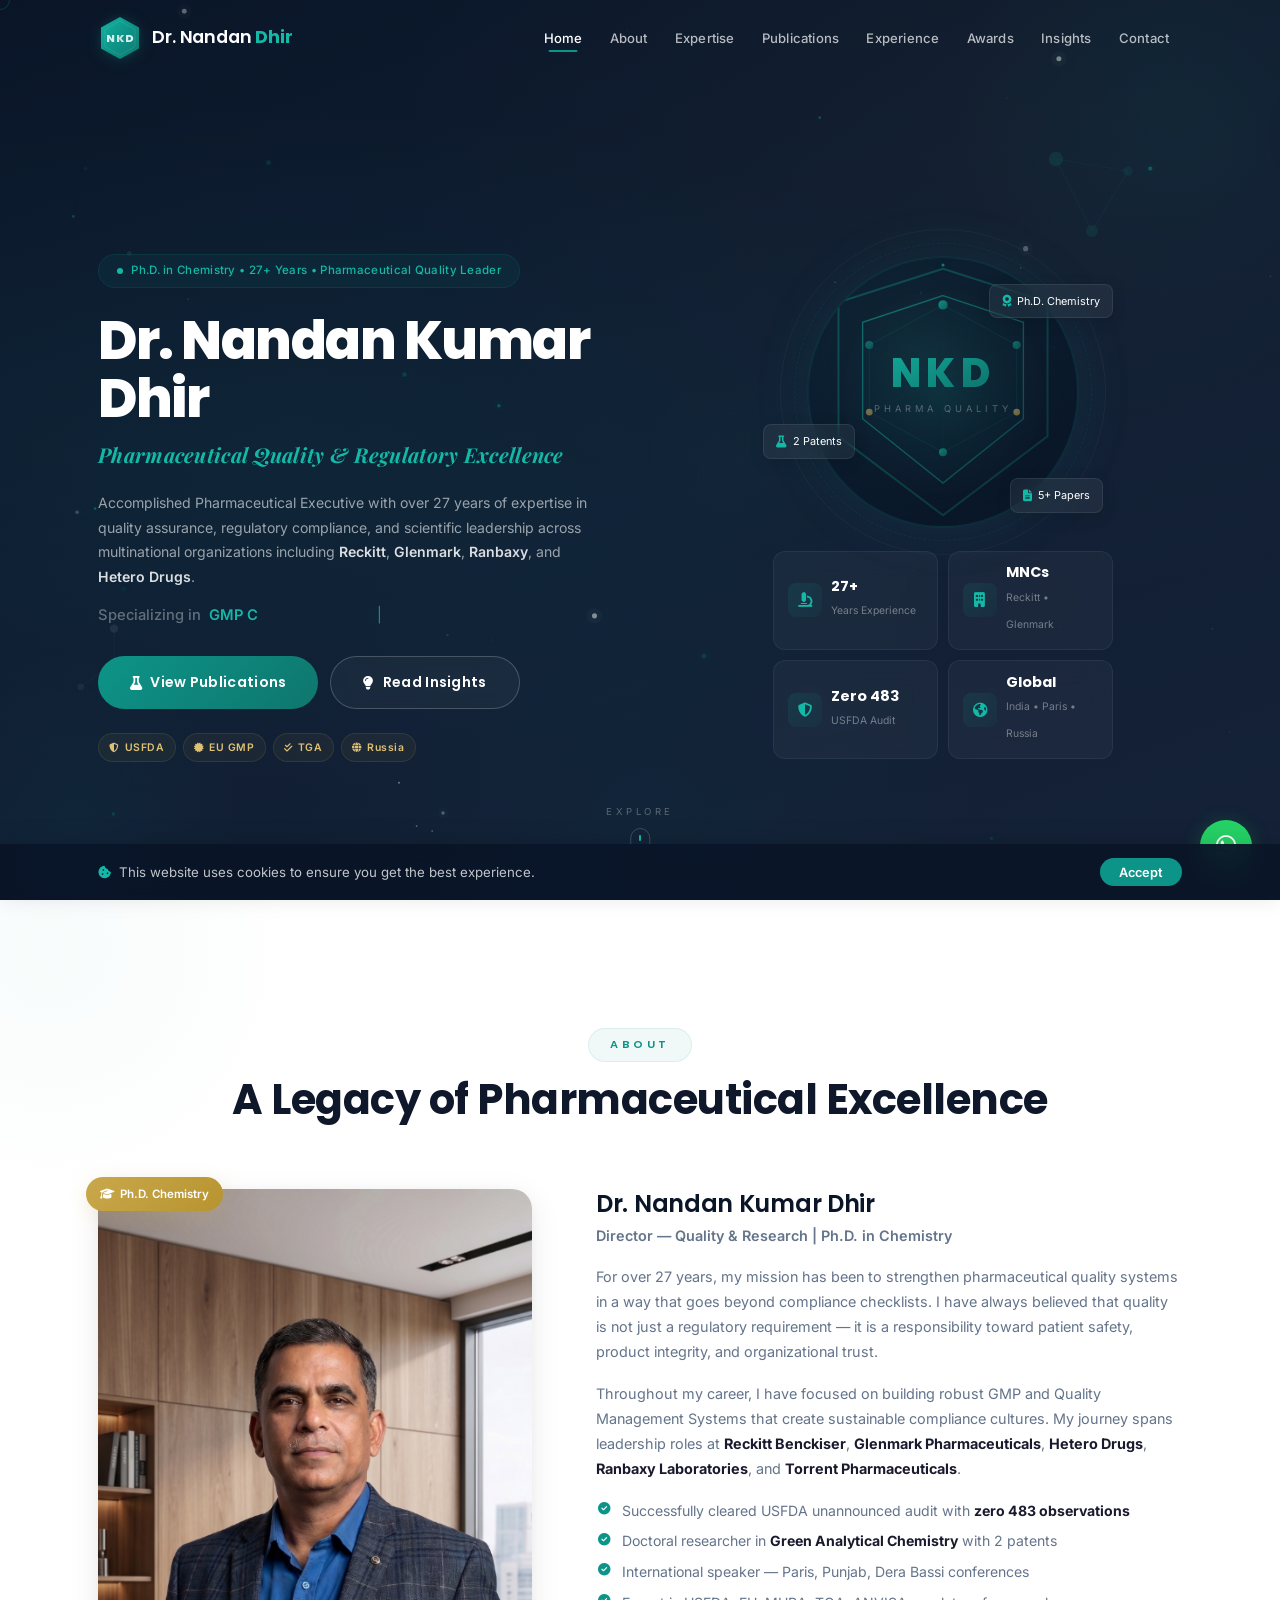
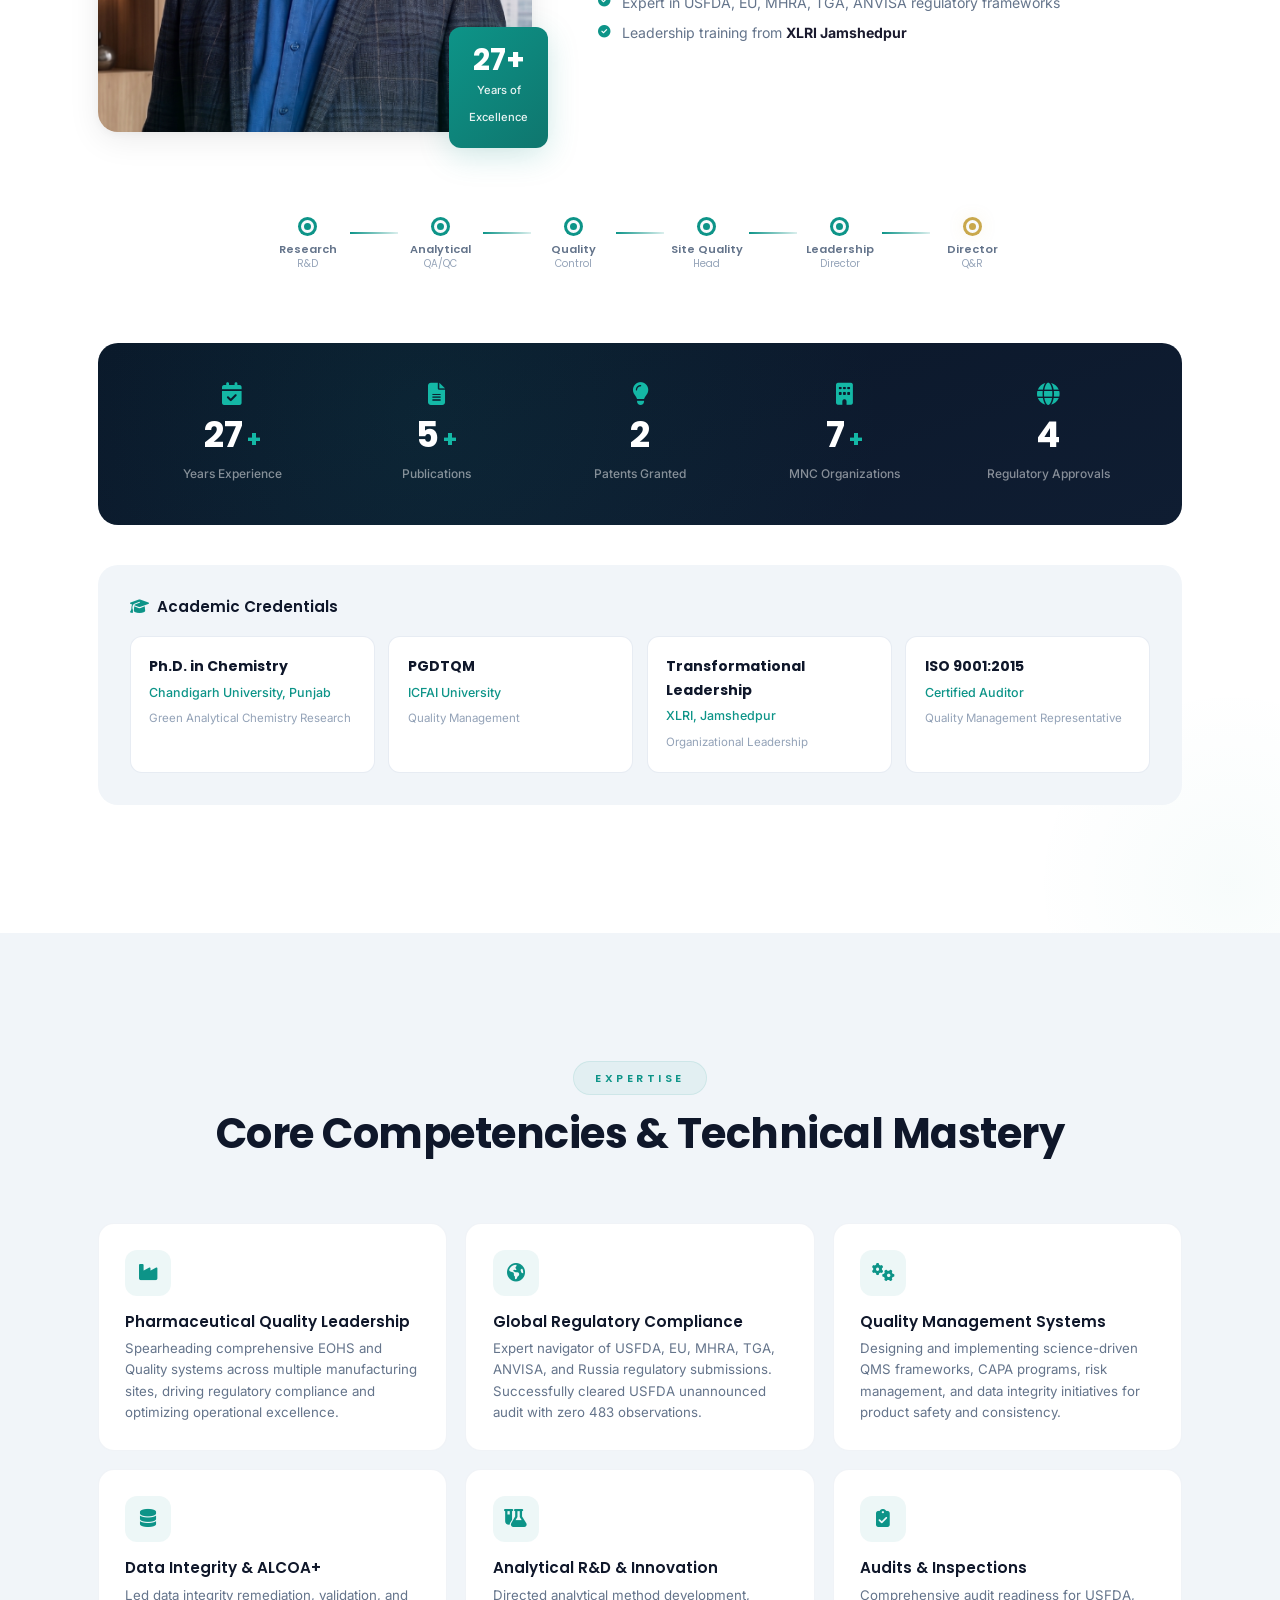
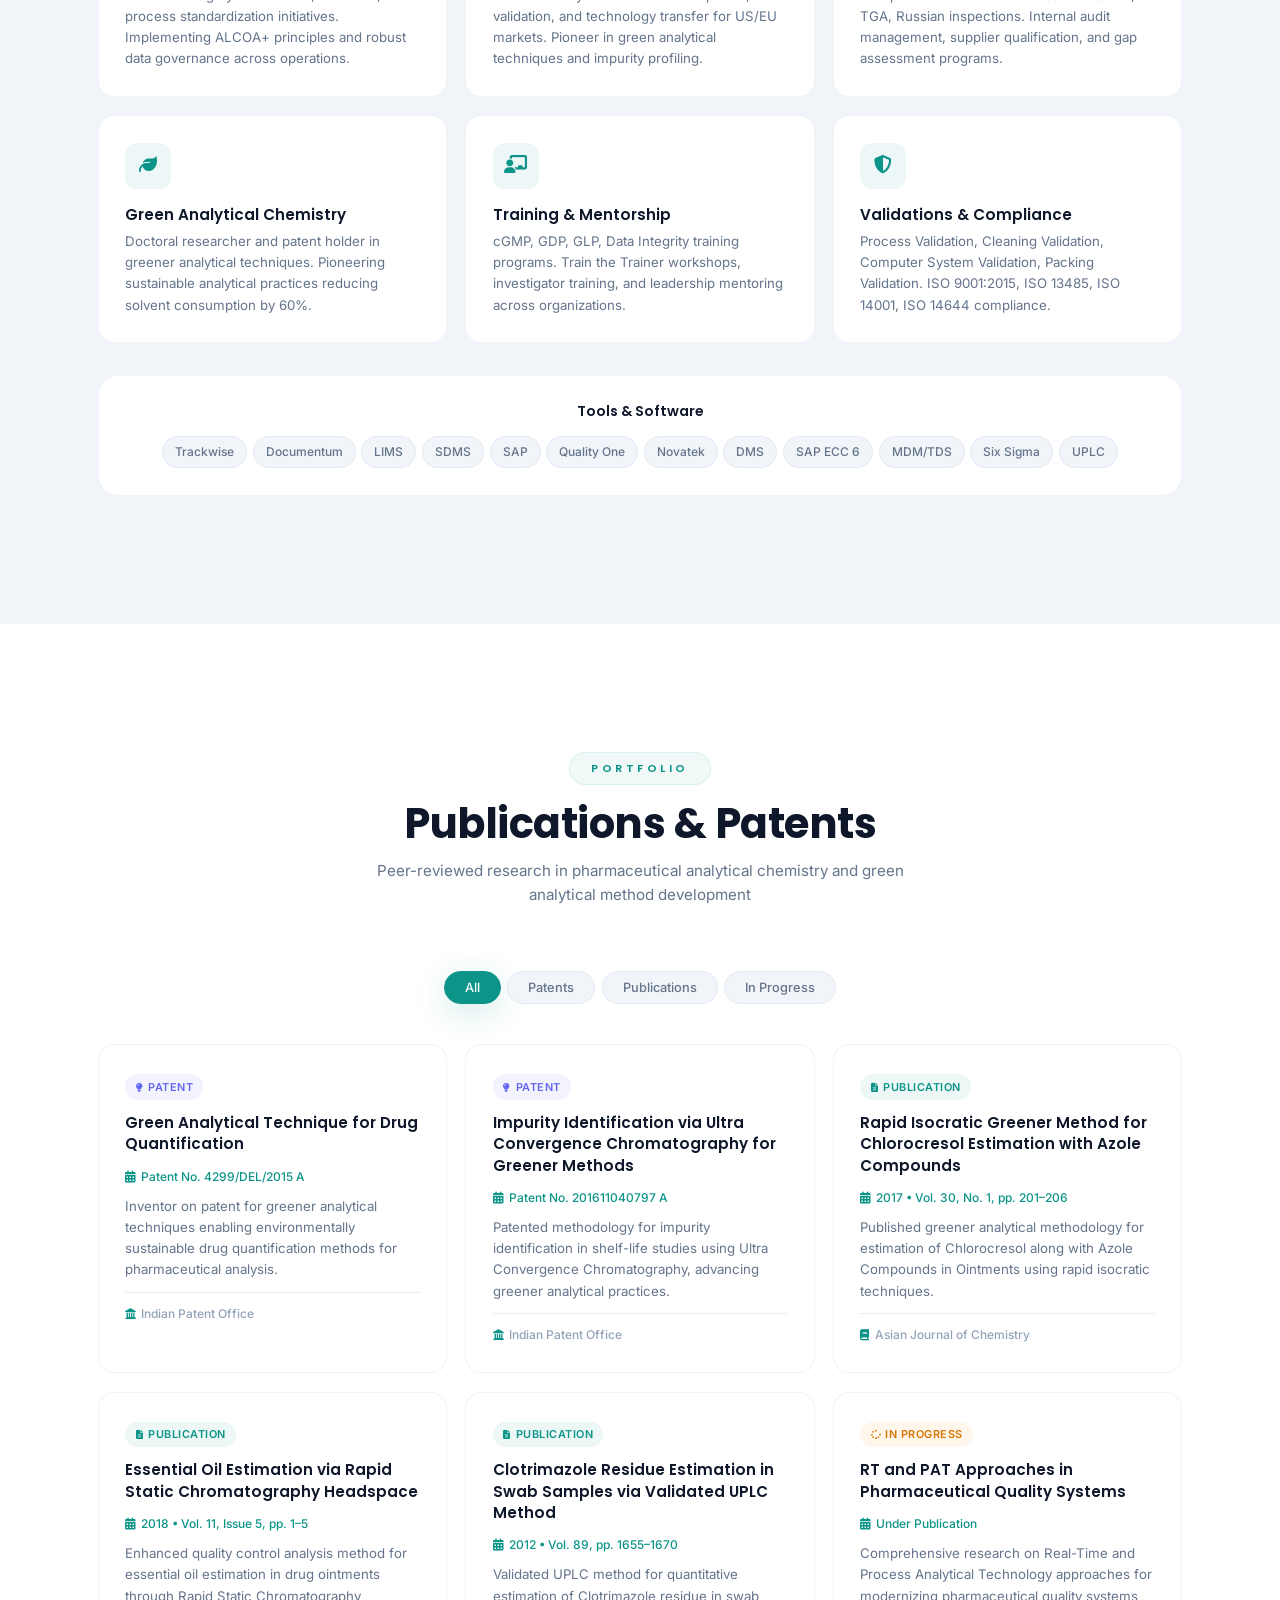
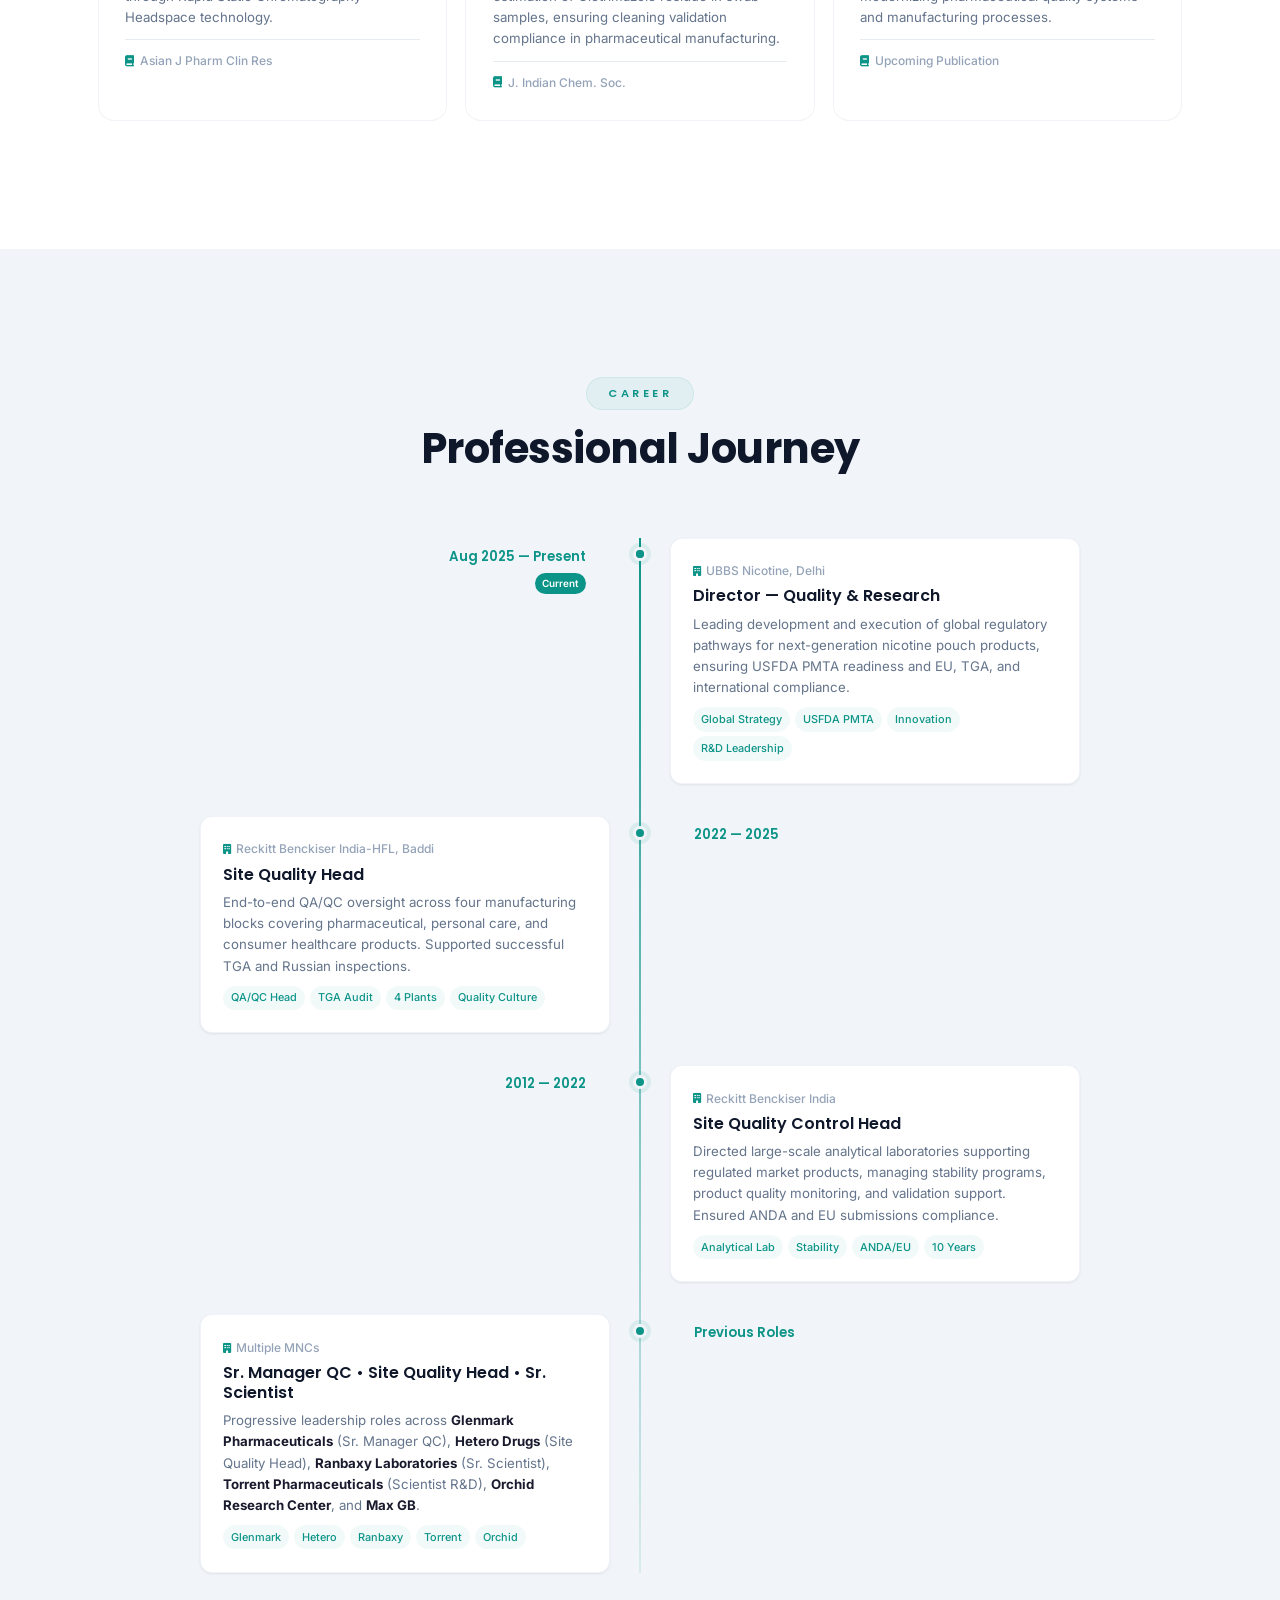
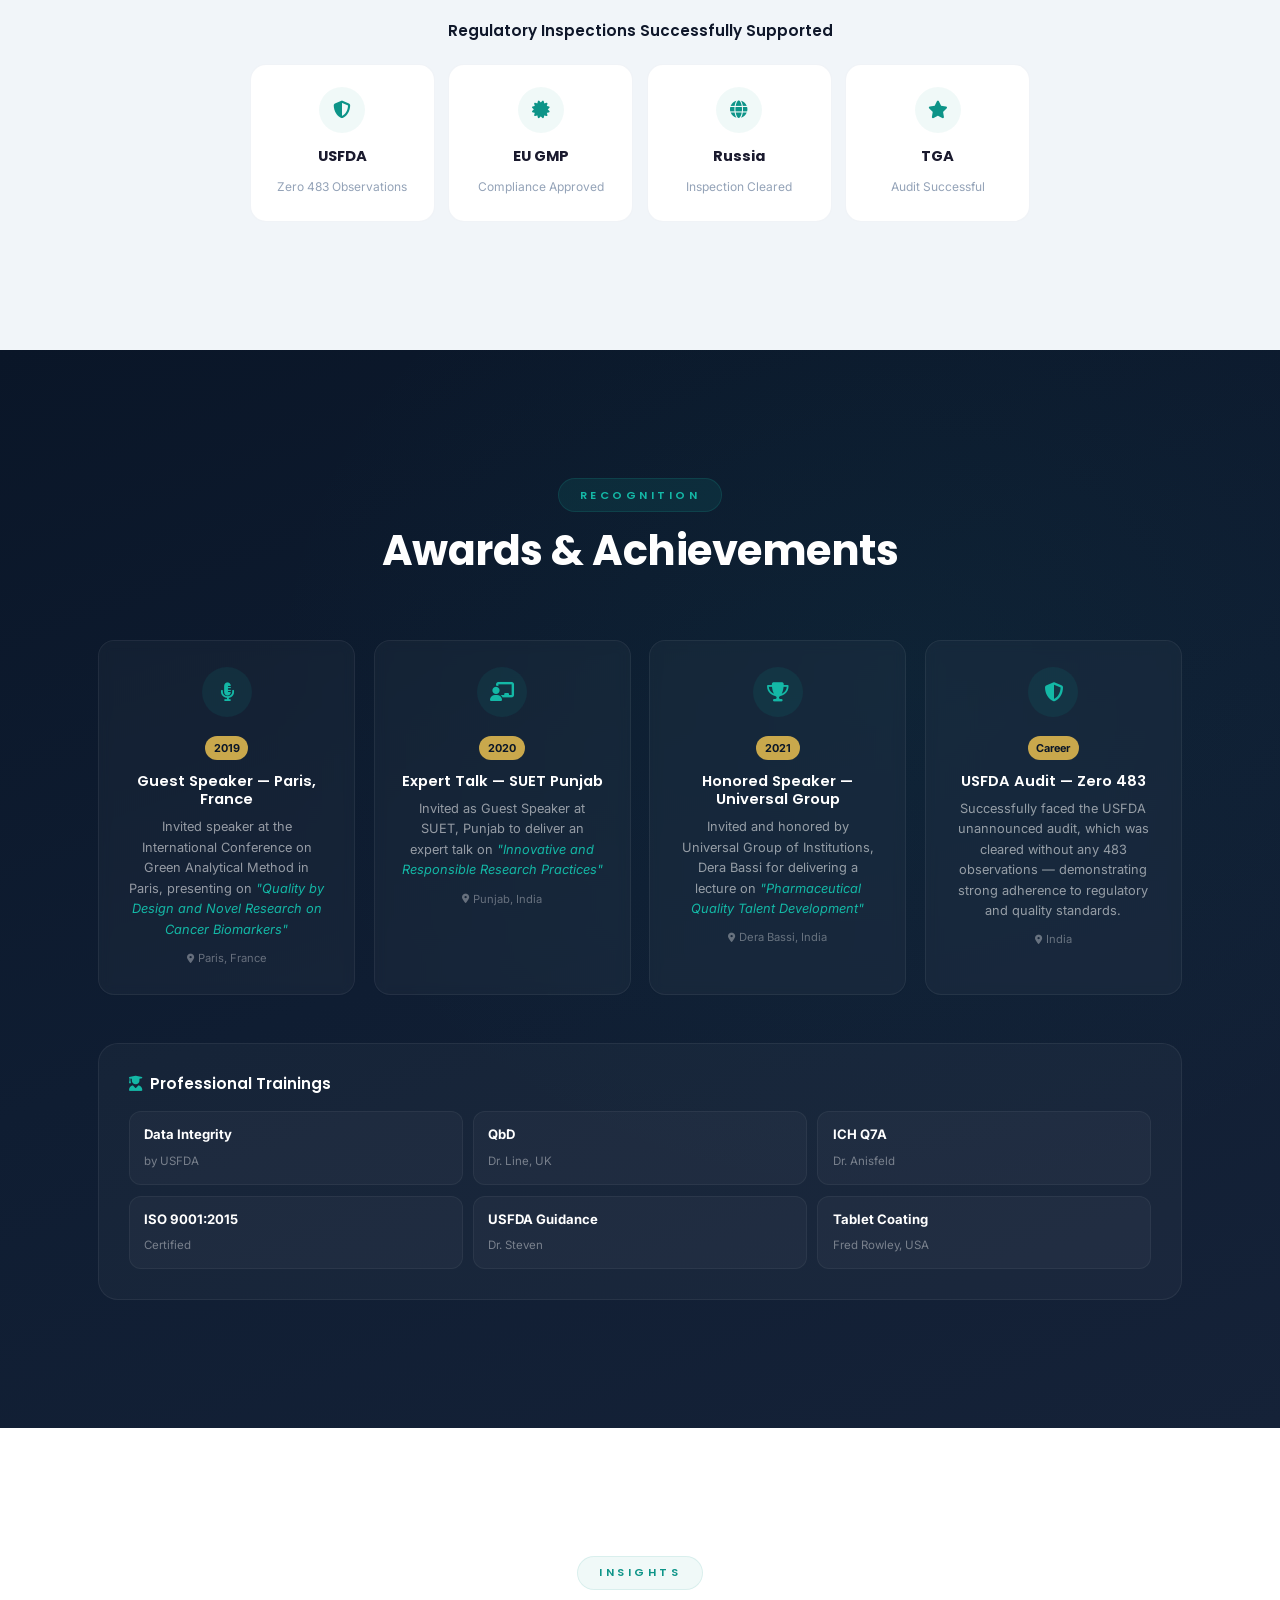
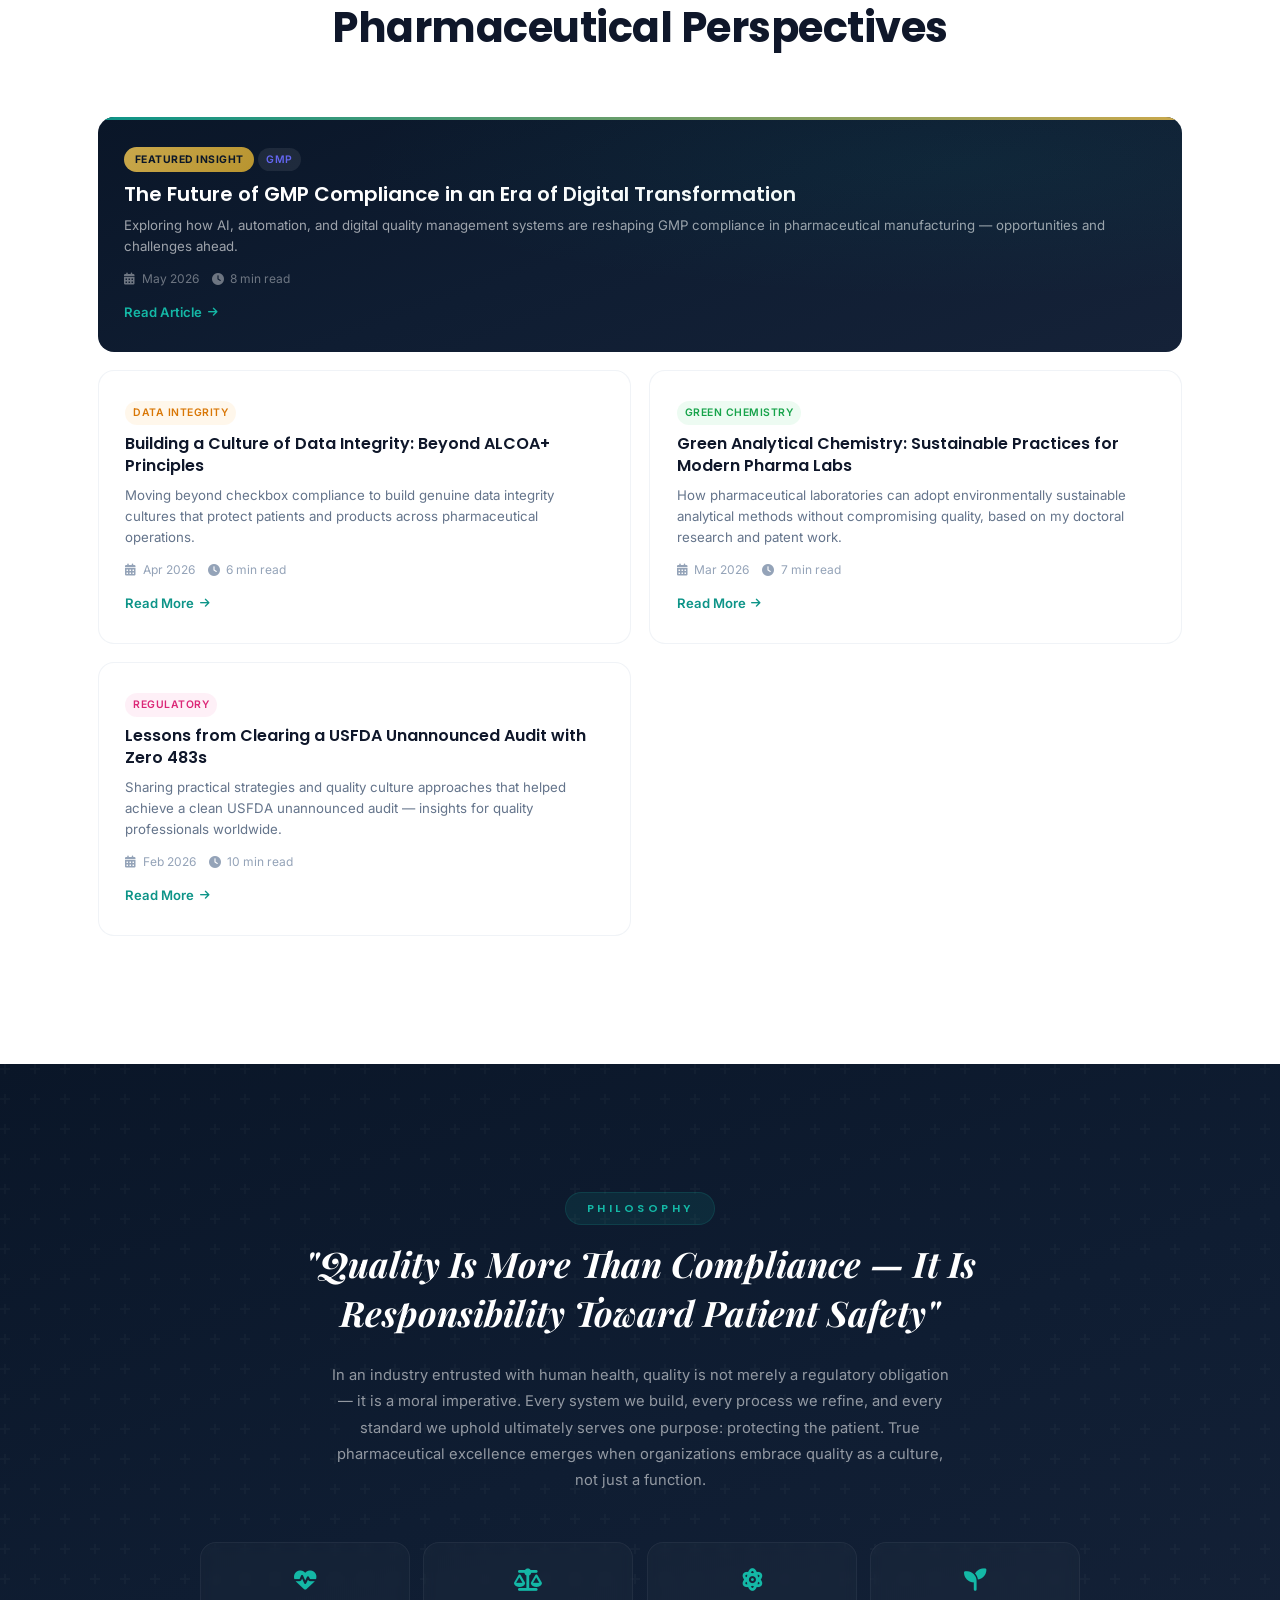
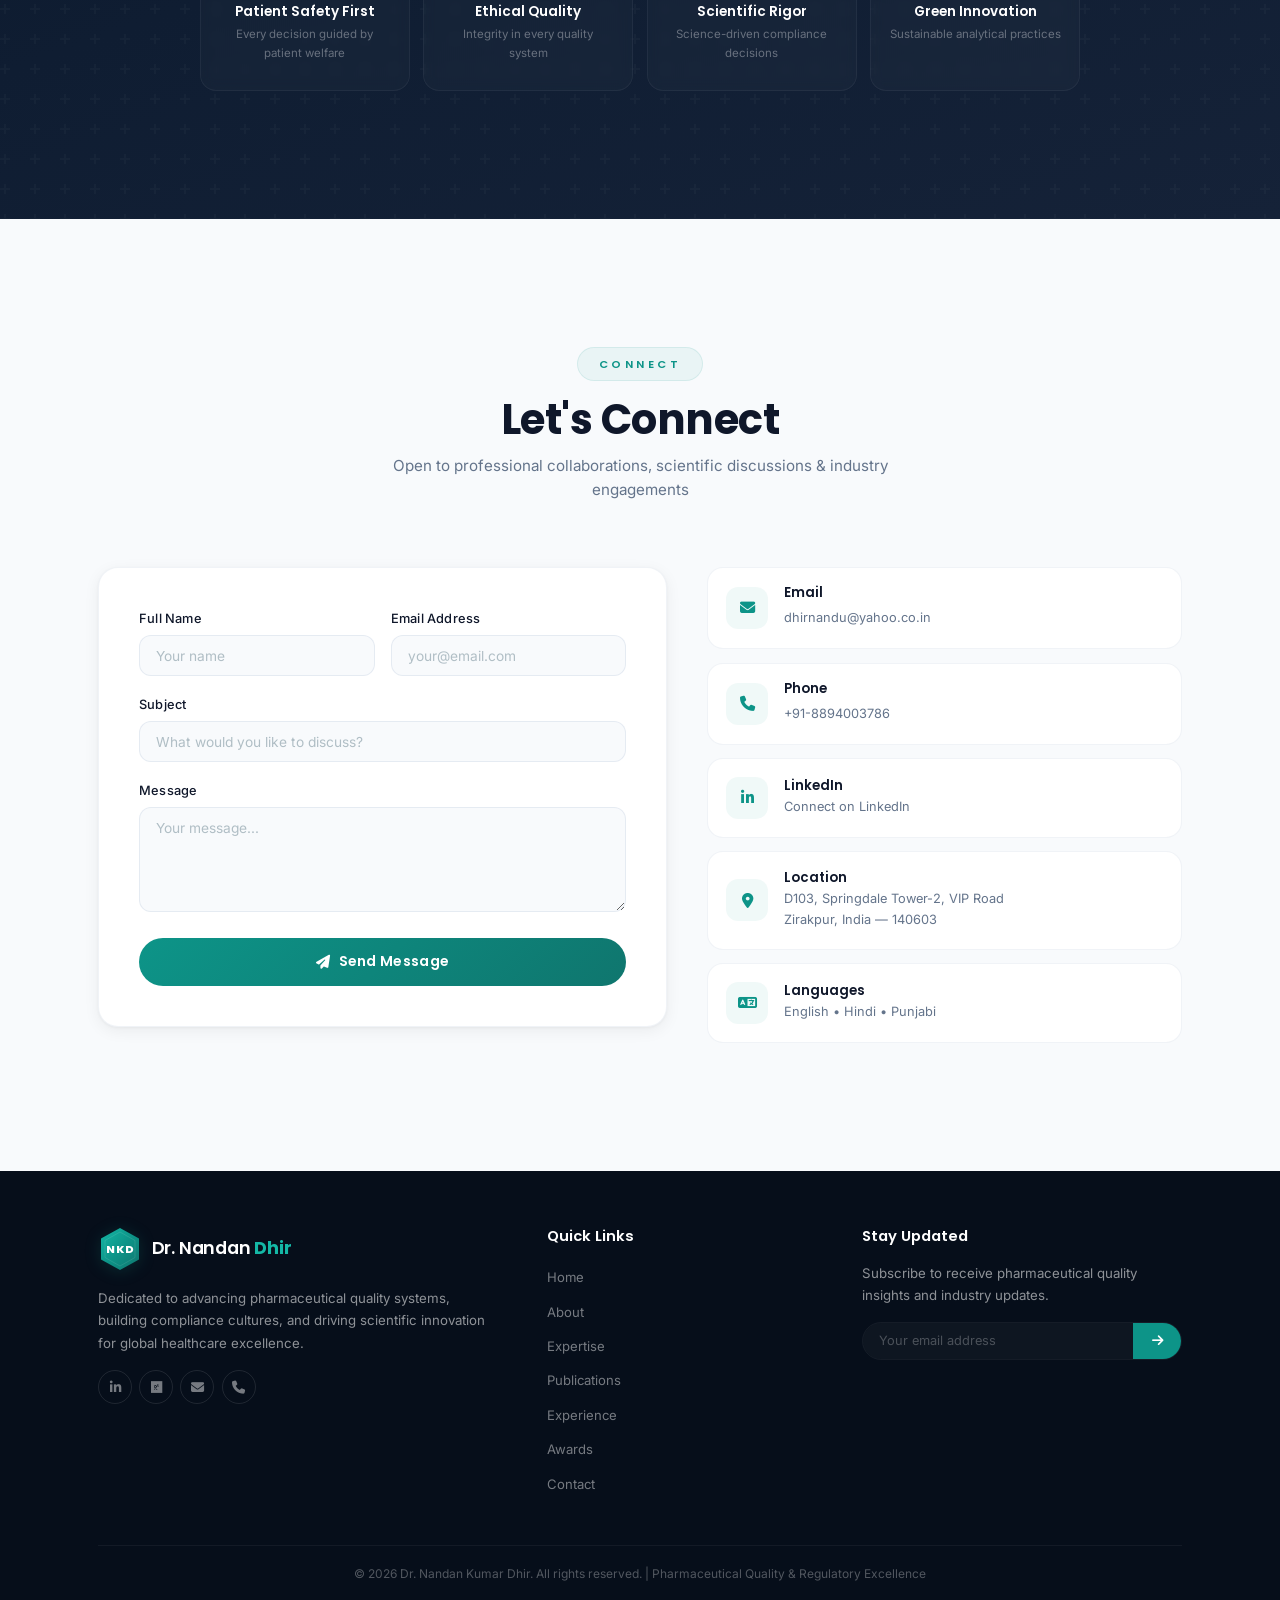
==== index.html @ ce7eedb1 "Add files via upload" ====
<!DOCTYPE html>
<html lang="en">
<head>
    <meta charset="UTF-8">
    <meta name="viewport" content="width=device-width, initial-scale=1.0">
    <meta name="description" content="Dr. Nandan Kumar Dhir — Pharmaceutical Quality & Regulatory Compliance Executive with 27+ years of expertise in GMP, QMS, Data Integrity, and scientific leadership across multinational organizations.">
    <meta name="keywords" content="Dr. Nandan Kumar Dhir, Pharmaceutical Quality Expert, GMP Specialist, Pharma Regulatory Expert, Pharmaceutical Consultant, Data Integrity Expert, Pharma Compliance Leader, Green Analytical Chemistry, USFDA Audit Consultant, Quality Management Systems">
    <meta name="author" content="Dr. Nandan Kumar Dhir">
    <meta name="robots" content="index, follow">
    <meta property="og:title" content="Dr. Nandan Kumar Dhir | Pharmaceutical Quality & Regulatory Expert">
    <meta property="og:description" content="27+ years of expertise in pharmaceutical quality systems, GMP compliance, regulatory excellence, data integrity, and scientific leadership.">
    <meta property="og:type" content="website">
    <meta name="twitter:card" content="summary_large_image">
    <meta name="theme-color" content="#0a1628">
    <title>Dr. Nandan Kumar Dhir | Pharmaceutical Quality & Regulatory Compliance Leader</title>

    <!-- Google Fonts -->
    <link rel="preconnect" href="https://fonts.googleapis.com">
    <link rel="preconnect" href="https://fonts.gstatic.com" crossorigin>
    <link href="https://fonts.googleapis.com/css2?family=Poppins:wght@400;500;600;700;800&family=Inter:wght@300;400;500;600&family=Playfair+Display:ital,wght@0,700;1,700&display=swap" rel="stylesheet">

    <!-- Font Awesome -->
    <link rel="stylesheet" href="https://cdnjs.cloudflare.com/ajax/libs/font-awesome/6.5.1/css/all.min.css">

    <!-- Stylesheet -->
    <link rel="stylesheet" href="style.css">
</head>
<body>

    <!-- Loading Screen -->
    <div class="loader" id="loader">
        <div class="loader-content">
            <div class="loader-logo">
                <svg class="logo-helix" viewBox="0 0 80 80" width="80" height="80">
                    <defs>
                        <linearGradient id="logoGrad" x1="0%" y1="0%" x2="100%" y2="100%">
                            <stop offset="0%" stop-color="#14b8a6"/>
                            <stop offset="100%" stop-color="#0d9488"/>
                        </linearGradient>
                    </defs>
                    <polygon points="40,2 74,21 74,59 40,78 6,59 6,21" fill="none" stroke="url(#logoGrad)" stroke-width="2" class="hex-border"/>
                    <text x="40" y="47" text-anchor="middle" fill="url(#logoGrad)" font-family="Poppins, sans-serif" font-size="22" font-weight="800" letter-spacing="2">NKD</text>
                </svg>
            </div>
            <p class="loader-name">Dr. Nandan Kumar Dhir</p>
            <div class="loader-bar"><div class="loader-progress"></div></div>
            <p class="loader-sub">Pharmaceutical Quality & Regulatory Excellence</p>
        </div>
    </div>

    <!-- Scroll Progress Bar -->
    <div class="scroll-progress" id="scroll-progress"></div>

    <!-- ===== NAVBAR ===== -->
    <nav class="navbar" id="navbar" role="navigation" aria-label="Primary navigation">
        <div class="nav-container">
            <a href="#hero" class="nav-logo" aria-label="Dr. Nandan Dhir - Home">
                <div class="logo-mark">
                    <svg viewBox="0 0 44 44" width="44" height="44" class="logo-svg">
                        <defs>
                            <linearGradient id="navLogoGrad" x1="0%" y1="0%" x2="100%" y2="100%">
                                <stop offset="0%" stop-color="#14b8a6"/>
                                <stop offset="50%" stop-color="#0d9488"/>
                                <stop offset="100%" stop-color="#0f766e"/>
                            </linearGradient>
                        </defs>
                        <polygon points="22,1 41,11.5 41,32.5 22,43 3,32.5 3,11.5" fill="url(#navLogoGrad)" class="hex-fill"/>
                        <polygon points="22,5 37,13.5 37,30.5 22,39 7,30.5 7,13.5" fill="none" stroke="rgba(255,255,255,0.2)" stroke-width="0.5"/>
                        <text x="22" y="26" text-anchor="middle" fill="white" font-family="Poppins, sans-serif" font-size="11" font-weight="800" letter-spacing="1">NKD</text>
                    </svg>
                    <div class="logo-glow"></div>
                </div>
                <span class="logo-text">Dr. Nandan <span>Dhir</span></span>
            </a>
            <ul class="nav-links">
                <li><a href="#hero" class="nav-link active">Home</a></li>
                <li><a href="#about" class="nav-link">About</a></li>
                <li><a href="#expertise" class="nav-link">Expertise</a></li>
                <li><a href="#publications" class="nav-link">Publications</a></li>
                <li><a href="#experience" class="nav-link">Experience</a></li>
                <li><a href="#achievements" class="nav-link">Awards</a></li>
                <li><a href="#blog" class="nav-link">Insights</a></li>
                <li><a href="#contact" class="nav-link">Contact</a></li>
            </ul>
            <button class="mobile-toggle" aria-label="Toggle navigation menu">
                <span></span>
                <span></span>
                <span></span>
            </button>
        </div>
    </nav>

    <!-- Mobile Nav Overlay -->
    <div class="mobile-nav" role="dialog" aria-label="Mobile navigation">
        <ul>
            <li><a href="#hero" class="mobile-nav-link">Home</a></li>
            <li><a href="#about" class="mobile-nav-link">About</a></li>
            <li><a href="#expertise" class="mobile-nav-link">Expertise</a></li>
            <li><a href="#publications" class="mobile-nav-link">Publications</a></li>
            <li><a href="#experience" class="mobile-nav-link">Experience</a></li>
            <li><a href="#achievements" class="mobile-nav-link">Awards</a></li>
            <li><a href="#blog" class="mobile-nav-link">Insights</a></li>
            <li><a href="#contact" class="mobile-nav-link">Contact</a></li>
        </ul>
    </div>

    <!-- ===== HERO SECTION ===== -->
    <section id="hero" class="hero-section">
        <canvas id="particle-canvas"></canvas>
        <div class="hero-overlay"></div>

        <!-- Decorative Elements -->
        <div class="hero-deco hero-deco-1"></div>
        <div class="hero-deco hero-deco-2"></div>
        <div class="hero-deco hero-deco-3"></div>
        <div class="hero-molecule hero-molecule-1">
            <svg viewBox="0 0 100 100" fill="none"><circle cx="20" cy="20" r="6" fill="rgba(13,148,136,0.3)"/><circle cx="80" cy="30" r="4" fill="rgba(13,148,136,0.2)"/><circle cx="50" cy="80" r="5" fill="rgba(13,148,136,0.25)"/><line x1="20" y1="20" x2="80" y2="30" stroke="rgba(13,148,136,0.15)" stroke-width="1"/><line x1="80" y1="30" x2="50" y2="80" stroke="rgba(13,148,136,0.15)" stroke-width="1"/><line x1="50" y1="80" x2="20" y2="20" stroke="rgba(13,148,136,0.15)" stroke-width="1"/></svg>
        </div>
        <div class="hero-molecule hero-molecule-2">
            <svg viewBox="0 0 120 120" fill="none"><circle cx="60" cy="20" r="5" fill="rgba(255,255,255,0.15)"/><circle cx="20" cy="90" r="4" fill="rgba(255,255,255,0.1)"/><circle cx="100" cy="90" r="6" fill="rgba(255,255,255,0.12)"/><circle cx="60" cy="60" r="3" fill="rgba(13,148,136,0.2)"/><line x1="60" y1="20" x2="60" y2="60" stroke="rgba(255,255,255,0.08)" stroke-width="1"/><line x1="60" y1="60" x2="20" y2="90" stroke="rgba(255,255,255,0.08)" stroke-width="1"/><line x1="60" y1="60" x2="100" y2="90" stroke="rgba(255,255,255,0.08)" stroke-width="1"/></svg>
        </div>

        <div class="hero-container">
            <div class="hero-content animate-on-scroll" data-animation="fade-right">
                <span class="hero-badge-pill">
                    <span class="badge-dot"></span>
                    Ph.D. in Chemistry &bull; 27+ Years &bull; Pharmaceutical Quality Leader
                </span>
                <h1>Dr. Nandan Kumar Dhir</h1>
                <p class="hero-tagline">Pharmaceutical Quality & Regulatory Excellence</p>
                <p class="hero-description">Accomplished Pharmaceutical Executive with over 27 years of expertise in quality assurance, regulatory compliance, and scientific leadership across multinational organizations including <strong>Reckitt</strong>, <strong>Glenmark</strong>, <strong>Ranbaxy</strong>, and <strong>Hetero Drugs</strong>.</p>
                <div class="hero-typing">
                    <span class="typing-label">Specializing in</span>
                    <span class="typing-text" id="typing-text"></span>
                    <span class="typing-cursor">|</span>
                </div>
                <div class="hero-buttons">
                    <a href="#publications" class="btn-primary">
                        <i class="fas fa-flask"></i> View Publications
                    </a>
                    <a href="#blog" class="btn-secondary">
                        <i class="fas fa-lightbulb"></i> Read Insights
                    </a>
                </div>
                <!-- Regulatory Badges -->
                <div class="hero-reg-badges">
                    <div class="reg-badge" title="USFDA Approved"><i class="fas fa-shield-halved"></i> USFDA</div>
                    <div class="reg-badge" title="EU GMP Approved"><i class="fas fa-certificate"></i> EU GMP</div>
                    <div class="reg-badge" title="TGA Approved"><i class="fas fa-check-double"></i> TGA</div>
                    <div class="reg-badge" title="Russia Approved"><i class="fas fa-globe"></i> Russia</div>
                </div>
            </div>
            <div class="hero-visual animate-on-scroll" data-animation="fade-left">
                <div class="hero-portrait">
                    <div class="hero-orb">
                        <svg class="orb-svg" viewBox="0 0 200 200" xmlns="http://www.w3.org/2000/svg">
                            <defs>
                                <linearGradient id="orbGrad" x1="0%" y1="0%" x2="100%" y2="100%">
                                    <stop offset="0%" stop-color="#14b8a6"/>
                                    <stop offset="100%" stop-color="#0f766e"/>
                                </linearGradient>
                                <linearGradient id="goldGrad" x1="0%" y1="0%" x2="100%" y2="100%">
                                    <stop offset="0%" stop-color="#dfc176"/>
                                    <stop offset="100%" stop-color="#c9a84c"/>
                                </linearGradient>
                                <radialGradient id="bgGlow" cx="50%" cy="50%" r="50%">
                                    <stop offset="0%" stop-color="rgba(13,148,136,0.1)"/>
                                    <stop offset="100%" stop-color="transparent"/>
                                </radialGradient>
                            </defs>
                            <circle cx="100" cy="100" r="95" fill="url(#bgGlow)"/>
                            <polygon points="100,8 178,33 178,133 100,192 22,133 22,33" fill="none" stroke="url(#orbGrad)" stroke-width="1.5" opacity="0.3" class="hex-outer"/>
                            <polygon points="100,28 160,48 160,120 100,168 40,120 40,48" fill="rgba(13,148,136,0.04)" stroke="url(#orbGrad)" stroke-width="1" opacity="0.5"/>
                            <line x1="100" y1="35" x2="155" y2="65" stroke="rgba(13,148,136,0.15)" stroke-width="0.8"/>
                            <line x1="155" y1="65" x2="155" y2="115" stroke="rgba(13,148,136,0.12)" stroke-width="0.8"/>
                            <line x1="155" y1="115" x2="100" y2="145" stroke="rgba(13,148,136,0.1)" stroke-width="0.8"/>
                            <line x1="100" y1="145" x2="45" y2="115" stroke="rgba(13,148,136,0.12)" stroke-width="0.8"/>
                            <line x1="45" y1="115" x2="45" y2="65" stroke="rgba(13,148,136,0.15)" stroke-width="0.8"/>
                            <line x1="45" y1="65" x2="100" y2="35" stroke="rgba(13,148,136,0.15)" stroke-width="0.8"/>
                            <circle cx="100" cy="35" r="3.5" fill="url(#orbGrad)" opacity="0.7" class="mol-node"/>
                            <circle cx="155" cy="65" r="3" fill="url(#orbGrad)" opacity="0.5"/>
                            <circle cx="155" cy="115" r="2.5" fill="url(#goldGrad)" opacity="0.5"/>
                            <circle cx="100" cy="145" r="3" fill="url(#orbGrad)" opacity="0.6"/>
                            <circle cx="45" cy="115" r="2.5" fill="url(#goldGrad)" opacity="0.5"/>
                            <circle cx="45" cy="65" r="3" fill="url(#orbGrad)" opacity="0.5"/>
                            <line x1="100" y1="35" x2="100" y2="145" stroke="rgba(13,148,136,0.06)" stroke-width="0.5"/>
                            <line x1="45" y1="65" x2="155" y2="115" stroke="rgba(13,148,136,0.06)" stroke-width="0.5"/>
                            <line x1="155" y1="65" x2="45" y2="115" stroke="rgba(13,148,136,0.06)" stroke-width="0.5"/>
                            <text x="100" y="96" text-anchor="middle" fill="url(#orbGrad)" font-family="Poppins, sans-serif" font-size="30" font-weight="800" letter-spacing="4" opacity="0.9">NKD</text>
                            <text x="100" y="115" text-anchor="middle" fill="rgba(255,255,255,0.3)" font-family="Inter, sans-serif" font-size="7" letter-spacing="3" text-transform="uppercase">PHARMA QUALITY</text>
                        </svg>
                        <div class="orbit orbit-1"><div class="orbit-dot"></div></div>
                        <div class="orbit orbit-2"><div class="orbit-dot dot-gold"></div></div>
                        <div class="orbit orbit-3"><div class="orbit-dot dot-sm"></div></div>
                    </div>
                    <div class="portrait-ring"></div>
                    <div class="portrait-ring portrait-ring-2"></div>
                    <div class="portrait-float-card pf-1">
                        <i class="fas fa-award"></i>
                        <span>Ph.D. Chemistry</span>
                    </div>
                    <div class="portrait-float-card pf-2">
                        <i class="fas fa-flask"></i>
                        <span>2 Patents</span>
                    </div>
                    <div class="portrait-float-card pf-3">
                        <i class="fas fa-file-lines"></i>
                        <span>5+ Papers</span>
                    </div>
                </div>
                <div class="hero-badges">
                    <div class="hero-badge-card" style="--delay: 0s">
                        <div class="badge-icon-wrap"><i class="fas fa-microscope"></i></div>
                        <div>
                            <strong>27+</strong>
                            <span>Years Experience</span>
                        </div>
                    </div>
                    <div class="hero-badge-card" style="--delay: 0.15s">
                        <div class="badge-icon-wrap"><i class="fas fa-building"></i></div>
                        <div>
                            <strong>MNCs</strong>
                            <span>Reckitt &bull; Glenmark</span>
                        </div>
                    </div>
                    <div class="hero-badge-card" style="--delay: 0.3s">
                        <div class="badge-icon-wrap"><i class="fas fa-shield-halved"></i></div>
                        <div>
                            <strong>Zero 483</strong>
                            <span>USFDA Audit</span>
                        </div>
                    </div>
                    <div class="hero-badge-card" style="--delay: 0.45s">
                        <div class="badge-icon-wrap"><i class="fas fa-earth-americas"></i></div>
                        <div>
                            <strong>Global</strong>
                            <span>India &bull; Paris &bull; Russia</span>
                        </div>
                    </div>
                </div>
            </div>
        </div>
        <div class="scroll-indicator">
            <span>Explore</span>
            <div class="scroll-mouse">
                <div class="scroll-dot"></div>
            </div>
        </div>
    </section>

    <!-- ===== ABOUT SECTION ===== -->
    <section id="about" class="about-section">
        <div class="section-deco section-deco-tl"></div>
        <div class="section-deco section-deco-br"></div>

        <div class="container">
            <div class="section-header animate-on-scroll">
                <span class="section-label">About</span>
                <h2>A Legacy of Pharmaceutical Excellence</h2>
            </div>
            <div class="about-grid">
                <div class="about-image-wrapper animate-on-scroll" data-animation="fade-right">
                    <div class="about-image">
                        <img src="dr-dhir.png" alt="Dr. Nandan Kumar Dhir — Pharmaceutical Quality Expert" class="about-photo" loading="lazy">
                        <div class="about-image-glow"></div>
                    </div>
                    <div class="about-experience-badge">
                        <span class="badge-number">27+</span>
                        <span class="badge-text">Years of<br>Excellence</span>
                    </div>
                    <div class="about-phd-badge">
                        <i class="fas fa-graduation-cap"></i>
                        <span>Ph.D. Chemistry</span>
                    </div>
                </div>
                <div class="about-content animate-on-scroll" data-animation="fade-left">
                    <h3>Dr. Nandan Kumar Dhir</h3>
                    <p class="about-title-role">Director — Quality & Research | Ph.D. in Chemistry</p>
                    <p>For over 27 years, my mission has been to strengthen pharmaceutical quality systems in a way that goes beyond compliance checklists. I have always believed that quality is not just a regulatory requirement — it is a responsibility toward patient safety, product integrity, and organizational trust.</p>
                    <p>Throughout my career, I have focused on building robust GMP and Quality Management Systems that create sustainable compliance cultures. My journey spans leadership roles at <strong>Reckitt Benckiser</strong>, <strong>Glenmark Pharmaceuticals</strong>, <strong>Hetero Drugs</strong>, <strong>Ranbaxy Laboratories</strong>, and <strong>Torrent Pharmaceuticals</strong>.</p>
                    <ul class="about-highlights">
                        <li><i class="fas fa-check-circle"></i><span>Successfully cleared USFDA unannounced audit with <strong>zero 483 observations</strong></span></li>
                        <li><i class="fas fa-check-circle"></i><span>Doctoral researcher in <strong>Green Analytical Chemistry</strong> with 2 patents</span></li>
                        <li><i class="fas fa-check-circle"></i><span>International speaker — Paris, Punjab, Dera Bassi conferences</span></li>
                        <li><i class="fas fa-check-circle"></i><span>Expert in USFDA, EU, MHRA, TGA, ANVISA regulatory frameworks</span></li>
                        <li><i class="fas fa-check-circle"></i><span>Leadership training from <strong>XLRI Jamshedpur</strong></span></li>
                    </ul>
                </div>
            </div>

            <!-- Career Timeline -->
            <div class="career-timeline animate-on-scroll">
                <div class="timeline-item">
                    <div class="timeline-dot"></div>
                    <span>Research<br><small>R&D</small></span>
                </div>
                <div class="timeline-connector"></div>
                <div class="timeline-item">
                    <div class="timeline-dot"></div>
                    <span>Analytical<br><small>QA/QC</small></span>
                </div>
                <div class="timeline-connector"></div>
                <div class="timeline-item">
                    <div class="timeline-dot"></div>
                    <span>Quality<br><small>Control</small></span>
                </div>
                <div class="timeline-connector"></div>
                <div class="timeline-item">
                    <div class="timeline-dot"></div>
                    <span>Site Quality<br><small>Head</small></span>
                </div>
                <div class="timeline-connector"></div>
                <div class="timeline-item">
                    <div class="timeline-dot"></div>
                    <span>Leadership<br><small>Director</small></span>
                </div>
                <div class="timeline-connector"></div>
                <div class="timeline-item active">
                    <div class="timeline-dot"></div>
                    <span>Director<br><small>Q&R</small></span>
                </div>
            </div>

            <!-- Counters -->
            <div class="counter-grid animate-on-scroll">
                <div class="counter-item">
                    <div class="counter-icon"><i class="fas fa-calendar-check"></i></div>
                    <span class="counter" data-target="27">0</span>
                    <span class="counter-suffix">+</span>
                    <p>Years Experience</p>
                </div>
                <div class="counter-item">
                    <div class="counter-icon"><i class="fas fa-file-lines"></i></div>
                    <span class="counter" data-target="5">0</span>
                    <span class="counter-suffix">+</span>
                    <p>Publications</p>
                </div>
                <div class="counter-item">
                    <div class="counter-icon"><i class="fas fa-lightbulb"></i></div>
                    <span class="counter" data-target="2">0</span>
                    <span class="counter-suffix"></span>
                    <p>Patents Granted</p>
                </div>
                <div class="counter-item">
                    <div class="counter-icon"><i class="fas fa-building"></i></div>
                    <span class="counter" data-target="7">0</span>
                    <span class="counter-suffix">+</span>
                    <p>MNC Organizations</p>
                </div>
                <div class="counter-item">
                    <div class="counter-icon"><i class="fas fa-globe"></i></div>
                    <span class="counter" data-target="4">0</span>
                    <span class="counter-suffix"></span>
                    <p>Regulatory Approvals</p>
                </div>
            </div>

            <!-- Education -->
            <div class="education-strip animate-on-scroll">
                <h4><i class="fas fa-graduation-cap"></i> Academic Credentials</h4>
                <div class="edu-cards">
                    <div class="edu-card">
                        <strong>Ph.D. in Chemistry</strong>
                        <span>Chandigarh University, Punjab</span>
                        <small>Green Analytical Chemistry Research</small>
                    </div>
                    <div class="edu-card">
                        <strong>PGDTQM</strong>
                        <span>ICFAI University</span>
                        <small>Quality Management</small>
                    </div>
                    <div class="edu-card">
                        <strong>Transformational Leadership</strong>
                        <span>XLRI, Jamshedpur</span>
                        <small>Organizational Leadership</small>
                    </div>
                    <div class="edu-card">
                        <strong>ISO 9001:2015</strong>
                        <span>Certified Auditor</span>
                        <small>Quality Management Representative</small>
                    </div>
                </div>
            </div>
        </div>
    </section>

    <!-- ===== EXPERTISE SECTION ===== -->
    <section id="expertise" class="expertise-section">
        <div class="container">
            <div class="section-header animate-on-scroll">
                <span class="section-label">Expertise</span>
                <h2>Core Competencies & Technical Mastery</h2>
            </div>
            <div class="expertise-grid">
                <div class="expertise-card animate-on-scroll" data-tilt>
                    <div class="expertise-icon"><i class="fas fa-industry"></i></div>
                    <h3>Pharmaceutical Quality Leadership</h3>
                    <p>Spearheading comprehensive EOHS and Quality systems across multiple manufacturing sites, driving regulatory compliance and optimizing operational excellence.</p>
                    <div class="card-shine"></div>
                </div>
                <div class="expertise-card animate-on-scroll" data-tilt>
                    <div class="expertise-icon"><i class="fas fa-globe-americas"></i></div>
                    <h3>Global Regulatory Compliance</h3>
                    <p>Expert navigator of USFDA, EU, MHRA, TGA, ANVISA, and Russia regulatory submissions. Successfully cleared USFDA unannounced audit with zero 483 observations.</p>
                    <div class="card-shine"></div>
                </div>
                <div class="expertise-card animate-on-scroll" data-tilt>
                    <div class="expertise-icon"><i class="fas fa-cogs"></i></div>
                    <h3>Quality Management Systems</h3>
                    <p>Designing and implementing science-driven QMS frameworks, CAPA programs, risk management, and data integrity initiatives for product safety and consistency.</p>
                    <div class="card-shine"></div>
                </div>
                <div class="expertise-card animate-on-scroll" data-tilt>
                    <div class="expertise-icon"><i class="fas fa-database"></i></div>
                    <h3>Data Integrity & ALCOA+</h3>
                    <p>Led data integrity remediation, validation, and process standardization initiatives. Implementing ALCOA+ principles and robust data governance across operations.</p>
                    <div class="card-shine"></div>
                </div>
                <div class="expertise-card animate-on-scroll" data-tilt>
                    <div class="expertise-icon"><i class="fas fa-flask-vial"></i></div>
                    <h3>Analytical R&D & Innovation</h3>
                    <p>Directed analytical method development, validation, and technology transfer for US/EU markets. Pioneer in green analytical techniques and impurity profiling.</p>
                    <div class="card-shine"></div>
                </div>
                <div class="expertise-card animate-on-scroll" data-tilt>
                    <div class="expertise-icon"><i class="fas fa-clipboard-check"></i></div>
                    <h3>Audits & Inspections</h3>
                    <p>Comprehensive audit readiness for USFDA, TGA, Russian inspections. Internal audit management, supplier qualification, and gap assessment programs.</p>
                    <div class="card-shine"></div>
                </div>
                <div class="expertise-card animate-on-scroll" data-tilt>
                    <div class="expertise-icon"><i class="fas fa-leaf"></i></div>
                    <h3>Green Analytical Chemistry</h3>
                    <p>Doctoral researcher and patent holder in greener analytical techniques. Pioneering sustainable analytical practices reducing solvent consumption by 60%.</p>
                    <div class="card-shine"></div>
                </div>
                <div class="expertise-card animate-on-scroll" data-tilt>
                    <div class="expertise-icon"><i class="fas fa-chalkboard-teacher"></i></div>
                    <h3>Training & Mentorship</h3>
                    <p>cGMP, GDP, GLP, Data Integrity training programs. Train the Trainer workshops, investigator training, and leadership mentoring across organizations.</p>
                    <div class="card-shine"></div>
                </div>
                <div class="expertise-card animate-on-scroll" data-tilt>
                    <div class="expertise-icon"><i class="fas fa-shield-halved"></i></div>
                    <h3>Validations & Compliance</h3>
                    <p>Process Validation, Cleaning Validation, Computer System Validation, Packing Validation. ISO 9001:2015, ISO 13485, ISO 14001, ISO 14644 compliance.</p>
                    <div class="card-shine"></div>
                </div>
            </div>

            <!-- Technical Tools -->
            <div class="tech-strip animate-on-scroll">
                <h4>Tools & Software</h4>
                <div class="tech-tags">
                    <span>Trackwise</span><span>Documentum</span><span>LIMS</span><span>SDMS</span>
                    <span>SAP</span><span>Quality One</span><span>Novatek</span><span>DMS</span>
                    <span>SAP ECC 6</span><span>MDM/TDS</span><span>Six Sigma</span><span>UPLC</span>
                </div>
            </div>
        </div>
    </section>

    <!-- ===== PUBLICATIONS & PATENTS ===== -->
    <section id="publications" class="publications-section">
        <div class="container">
            <div class="section-header animate-on-scroll">
                <span class="section-label">Portfolio</span>
                <h2>Publications & Patents</h2>
                <p class="section-subtitle">Peer-reviewed research in pharmaceutical analytical chemistry and green analytical method development</p>
            </div>
            <div class="filter-btns animate-on-scroll">
                <button class="filter-btn active" data-filter="all">All</button>
                <button class="filter-btn" data-filter="patent">Patents</button>
                <button class="filter-btn" data-filter="publication">Publications</button>
                <button class="filter-btn" data-filter="research">In Progress</button>
            </div>
            <div class="publications-grid">
                <div class="publication-card animate-on-scroll" data-category="patent">
                    <div class="pub-card-glow"></div>
                    <span class="pub-category patent"><i class="fas fa-lightbulb"></i> Patent</span>
                    <h3>Green Analytical Technique for Drug Quantification</h3>
                    <span class="pub-year"><i class="fas fa-calendar-alt"></i> Patent No. 4299/DEL/2015 A</span>
                    <p>Inventor on patent for greener analytical techniques enabling environmentally sustainable drug quantification methods for pharmaceutical analysis.</p>
                    <div class="pub-footer">
                        <span class="pub-journal"><i class="fas fa-landmark"></i> Indian Patent Office</span>
                    </div>
                </div>
                <div class="publication-card animate-on-scroll" data-category="patent">
                    <div class="pub-card-glow"></div>
                    <span class="pub-category patent"><i class="fas fa-lightbulb"></i> Patent</span>
                    <h3>Impurity Identification via Ultra Convergence Chromatography for Greener Methods</h3>
                    <span class="pub-year"><i class="fas fa-calendar-alt"></i> Patent No. 201611040797 A</span>
                    <p>Patented methodology for impurity identification in shelf-life studies using Ultra Convergence Chromatography, advancing greener analytical practices.</p>
                    <div class="pub-footer">
                        <span class="pub-journal"><i class="fas fa-landmark"></i> Indian Patent Office</span>
                    </div>
                </div>
                <div class="publication-card animate-on-scroll" data-category="publication">
                    <div class="pub-card-glow"></div>
                    <span class="pub-category publication"><i class="fas fa-file-lines"></i> Publication</span>
                    <h3>Rapid Isocratic Greener Method for Chlorocresol Estimation with Azole Compounds</h3>
                    <span class="pub-year"><i class="fas fa-calendar-alt"></i> 2017 &bull; Vol. 30, No. 1, pp. 201–206</span>
                    <p>Published greener analytical methodology for estimation of Chlorocresol along with Azole Compounds in Ointments using rapid isocratic techniques.</p>
                    <div class="pub-footer">
                        <span class="pub-journal"><i class="fas fa-book"></i> Asian Journal of Chemistry</span>
                    </div>
                </div>
                <div class="publication-card animate-on-scroll" data-category="publication">
                    <div class="pub-card-glow"></div>
                    <span class="pub-category publication"><i class="fas fa-file-lines"></i> Publication</span>
                    <h3>Essential Oil Estimation via Rapid Static Chromatography Headspace</h3>
                    <span class="pub-year"><i class="fas fa-calendar-alt"></i> 2018 &bull; Vol. 11, Issue 5, pp. 1–5</span>
                    <p>Enhanced quality control analysis method for essential oil estimation in drug ointments through Rapid Static Chromatography Headspace technology.</p>
                    <div class="pub-footer">
                        <span class="pub-journal"><i class="fas fa-book"></i> Asian J Pharm Clin Res</span>
                    </div>
                </div>
                <div class="publication-card animate-on-scroll" data-category="publication">
                    <div class="pub-card-glow"></div>
                    <span class="pub-category publication"><i class="fas fa-file-lines"></i> Publication</span>
                    <h3>Clotrimazole Residue Estimation in Swab Samples via Validated UPLC Method</h3>
                    <span class="pub-year"><i class="fas fa-calendar-alt"></i> 2012 &bull; Vol. 89, pp. 1655–1670</span>
                    <p>Validated UPLC method for quantitative estimation of Clotrimazole residue in swab samples, ensuring cleaning validation compliance in pharmaceutical manufacturing.</p>
                    <div class="pub-footer">
                        <span class="pub-journal"><i class="fas fa-book"></i> J. Indian Chem. Soc.</span>
                    </div>
                </div>
                <div class="publication-card animate-on-scroll" data-category="research">
                    <div class="pub-card-glow"></div>
                    <span class="pub-category research"><i class="fas fa-spinner"></i> In Progress</span>
                    <h3>RT and PAT Approaches in Pharmaceutical Quality Systems</h3>
                    <span class="pub-year"><i class="fas fa-calendar-alt"></i> Under Publication</span>
                    <p>Comprehensive research on Real-Time and Process Analytical Technology approaches for modernizing pharmaceutical quality systems and manufacturing processes.</p>
                    <div class="pub-footer">
                        <span class="pub-journal"><i class="fas fa-book"></i> Upcoming Publication</span>
                    </div>
                </div>
            </div>
        </div>
    </section>

    <!-- ===== EXPERIENCE SECTION ===== -->
    <section id="experience" class="experience-section">
        <div class="container">
            <div class="section-header animate-on-scroll">
                <span class="section-label">Career</span>
                <h2>Professional Journey</h2>
            </div>
            <div class="experience-timeline">
                <div class="timeline-entry animate-on-scroll" data-animation="fade-right">
                    <div class="timeline-date">
                        <span class="date-range">Aug 2025 — Present</span>
                        <span class="date-badge current">Current</span>
                    </div>
                    <div class="timeline-dot-center"><div class="dot-pulse"></div></div>
                    <div class="timeline-card">
                        <div class="card-company"><i class="fas fa-building"></i> UBBS Nicotine, Delhi</div>
                        <h3>Director — Quality & Research</h3>
                        <p>Leading development and execution of global regulatory pathways for next-generation nicotine pouch products, ensuring USFDA PMTA readiness and EU, TGA, and international compliance.</p>
                        <div class="timeline-tags">
                            <span>Global Strategy</span><span>USFDA PMTA</span><span>Innovation</span><span>R&D Leadership</span>
                        </div>
                    </div>
                </div>
                <div class="timeline-entry animate-on-scroll" data-animation="fade-left">
                    <div class="timeline-date">
                        <span class="date-range">2022 — 2025</span>
                    </div>
                    <div class="timeline-dot-center"></div>
                    <div class="timeline-card">
                        <div class="card-company"><i class="fas fa-building"></i> Reckitt Benckiser India-HFL, Baddi</div>
                        <h3>Site Quality Head</h3>
                        <p>End-to-end QA/QC oversight across four manufacturing blocks covering pharmaceutical, personal care, and consumer healthcare products. Supported successful TGA and Russian inspections.</p>
                        <div class="timeline-tags">
                            <span>QA/QC Head</span><span>TGA Audit</span><span>4 Plants</span><span>Quality Culture</span>
                        </div>
                    </div>
                </div>
                <div class="timeline-entry animate-on-scroll" data-animation="fade-right">
                    <div class="timeline-date">
                        <span class="date-range">2012 — 2022</span>
                    </div>
                    <div class="timeline-dot-center"></div>
                    <div class="timeline-card">
                        <div class="card-company"><i class="fas fa-building"></i> Reckitt Benckiser India</div>
                        <h3>Site Quality Control Head</h3>
                        <p>Directed large-scale analytical laboratories supporting regulated market products, managing stability programs, product quality monitoring, and validation support. Ensured ANDA and EU submissions compliance.</p>
                        <div class="timeline-tags">
                            <span>Analytical Lab</span><span>Stability</span><span>ANDA/EU</span><span>10 Years</span>
                        </div>
                    </div>
                </div>
                <div class="timeline-entry animate-on-scroll" data-animation="fade-left">
                    <div class="timeline-date">
                        <span class="date-range">Previous Roles</span>
                    </div>
                    <div class="timeline-dot-center"></div>
                    <div class="timeline-card">
                        <div class="card-company"><i class="fas fa-building"></i> Multiple MNCs</div>
                        <h3>Sr. Manager QC &bull; Site Quality Head &bull; Sr. Scientist</h3>
                        <p>Progressive leadership roles across <strong>Glenmark Pharmaceuticals</strong> (Sr. Manager QC), <strong>Hetero Drugs</strong> (Site Quality Head), <strong>Ranbaxy Laboratories</strong> (Sr. Scientist), <strong>Torrent Pharmaceuticals</strong> (Scientist R&D), <strong>Orchid Research Center</strong>, and <strong>Max GB</strong>.</p>
                        <div class="timeline-tags">
                            <span>Glenmark</span><span>Hetero</span><span>Ranbaxy</span><span>Torrent</span><span>Orchid</span>
                        </div>
                    </div>
                </div>
            </div>

            <!-- Regulatory Approvals -->
            <div class="reg-approvals animate-on-scroll">
                <h4>Regulatory Inspections Successfully Supported</h4>
                <div class="approval-cards">
                    <div class="approval-card">
                        <div class="approval-icon"><i class="fas fa-shield-halved"></i></div>
                        <strong>USFDA</strong>
                        <span>Zero 483 Observations</span>
                    </div>
                    <div class="approval-card">
                        <div class="approval-icon"><i class="fas fa-certificate"></i></div>
                        <strong>EU GMP</strong>
                        <span>Compliance Approved</span>
                    </div>
                    <div class="approval-card">
                        <div class="approval-icon"><i class="fas fa-globe"></i></div>
                        <strong>Russia</strong>
                        <span>Inspection Cleared</span>
                    </div>
                    <div class="approval-card">
                        <div class="approval-icon"><i class="fas fa-star"></i></div>
                        <strong>TGA</strong>
                        <span>Audit Successful</span>
                    </div>
                </div>
            </div>
        </div>
    </section>

    <!-- ===== ACHIEVEMENTS SECTION ===== -->
    <section id="achievements" class="achievements-section">
        <div class="container">
            <div class="section-header animate-on-scroll">
                <span class="section-label light">Recognition</span>
                <h2>Awards & Achievements</h2>
            </div>
            <div class="achievements-grid">
                <div class="achievement-card animate-on-scroll">
                    <div class="achievement-icon"><i class="fas fa-microphone-lines"></i></div>
                    <div class="achievement-year">2019</div>
                    <h3>Guest Speaker — Paris, France</h3>
                    <p>Invited speaker at the International Conference on Green Analytical Method in Paris, presenting on <em>"Quality by Design and Novel Research on Cancer Biomarkers"</em></p>
                    <div class="achievement-location"><i class="fas fa-location-dot"></i> Paris, France</div>
                </div>
                <div class="achievement-card animate-on-scroll">
                    <div class="achievement-icon"><i class="fas fa-chalkboard-user"></i></div>
                    <div class="achievement-year">2020</div>
                    <h3>Expert Talk — SUET Punjab</h3>
                    <p>Invited as Guest Speaker at SUET, Punjab to deliver an expert talk on <em>"Innovative and Responsible Research Practices"</em></p>
                    <div class="achievement-location"><i class="fas fa-location-dot"></i> Punjab, India</div>
                </div>
                <div class="achievement-card animate-on-scroll">
                    <div class="achievement-icon"><i class="fas fa-trophy"></i></div>
                    <div class="achievement-year">2021</div>
                    <h3>Honored Speaker — Universal Group</h3>
                    <p>Invited and honored by Universal Group of Institutions, Dera Bassi for delivering a lecture on <em>"Pharmaceutical Quality Talent Development"</em></p>
                    <div class="achievement-location"><i class="fas fa-location-dot"></i> Dera Bassi, India</div>
                </div>
                <div class="achievement-card animate-on-scroll">
                    <div class="achievement-icon"><i class="fas fa-shield-halved"></i></div>
                    <div class="achievement-year">Career</div>
                    <h3>USFDA Audit — Zero 483</h3>
                    <p>Successfully faced the USFDA unannounced audit, which was cleared without any 483 observations — demonstrating strong adherence to regulatory and quality standards.</p>
                    <div class="achievement-location"><i class="fas fa-location-dot"></i> India</div>
                </div>
            </div>

            <!-- Professional Trainings -->
            <div class="trainings-strip animate-on-scroll">
                <h4><i class="fas fa-user-graduate"></i> Professional Trainings</h4>
                <div class="training-tags">
                    <div class="training-tag">
                        <strong>Data Integrity</strong>
                        <span>by USFDA</span>
                    </div>
                    <div class="training-tag">
                        <strong>QbD</strong>
                        <span>Dr. Line, UK</span>
                    </div>
                    <div class="training-tag">
                        <strong>ICH Q7A</strong>
                        <span>Dr. Anisfeld</span>
                    </div>
                    <div class="training-tag">
                        <strong>ISO 9001:2015</strong>
                        <span>Certified</span>
                    </div>
                    <div class="training-tag">
                        <strong>USFDA Guidance</strong>
                        <span>Dr. Steven</span>
                    </div>
                    <div class="training-tag">
                        <strong>Tablet Coating</strong>
                        <span>Fred Rowley, USA</span>
                    </div>
                </div>
            </div>
        </div>
    </section>

    <!-- ===== BLOG / INSIGHTS SECTION ===== -->
    <section id="blog" class="blog-section">
        <div class="container">
            <div class="section-header animate-on-scroll">
                <span class="section-label">Insights</span>
                <h2>Pharmaceutical Perspectives</h2>
            </div>

            <div class="blog-grid">
                <div class="blog-card featured animate-on-scroll" data-category="gmp">
                    <div class="blog-card-accent"></div>
                    <div class="featured-badge">Featured Insight</div>
                    <span class="blog-tag gmp">GMP</span>
                    <h3>The Future of GMP Compliance in an Era of Digital Transformation</h3>
                    <p>Exploring how AI, automation, and digital quality management systems are reshaping GMP compliance in pharmaceutical manufacturing — opportunities and challenges ahead.</p>
                    <div class="blog-meta">
                        <span><i class="fas fa-calendar-alt"></i> May 2026</span>
                        <span><i class="fas fa-clock"></i> 8 min read</span>
                    </div>
                    <a href="#" class="blog-read-more">Read Article <i class="fas fa-arrow-right"></i></a>
                </div>
                <div class="blog-card animate-on-scroll" data-category="data-integrity">
                    <div class="blog-card-accent"></div>
                    <span class="blog-tag data-integrity">Data Integrity</span>
                    <h3>Building a Culture of Data Integrity: Beyond ALCOA+ Principles</h3>
                    <p>Moving beyond checkbox compliance to build genuine data integrity cultures that protect patients and products across pharmaceutical operations.</p>
                    <div class="blog-meta">
                        <span><i class="fas fa-calendar-alt"></i> Apr 2026</span>
                        <span><i class="fas fa-clock"></i> 6 min read</span>
                    </div>
                    <a href="#" class="blog-read-more">Read More <i class="fas fa-arrow-right"></i></a>
                </div>
                <div class="blog-card animate-on-scroll" data-category="green-chemistry">
                    <div class="blog-card-accent"></div>
                    <span class="blog-tag green-chemistry">Green Chemistry</span>
                    <h3>Green Analytical Chemistry: Sustainable Practices for Modern Pharma Labs</h3>
                    <p>How pharmaceutical laboratories can adopt environmentally sustainable analytical methods without compromising quality, based on my doctoral research and patent work.</p>
                    <div class="blog-meta">
                        <span><i class="fas fa-calendar-alt"></i> Mar 2026</span>
                        <span><i class="fas fa-clock"></i> 7 min read</span>
                    </div>
                    <a href="#" class="blog-read-more">Read More <i class="fas fa-arrow-right"></i></a>
                </div>
                <div class="blog-card animate-on-scroll" data-category="regulatory">
                    <div class="blog-card-accent"></div>
                    <span class="blog-tag regulatory">Regulatory</span>
                    <h3>Lessons from Clearing a USFDA Unannounced Audit with Zero 483s</h3>
                    <p>Sharing practical strategies and quality culture approaches that helped achieve a clean USFDA unannounced audit — insights for quality professionals worldwide.</p>
                    <div class="blog-meta">
                        <span><i class="fas fa-calendar-alt"></i> Feb 2026</span>
                        <span><i class="fas fa-clock"></i> 10 min read</span>
                    </div>
                    <a href="#" class="blog-read-more">Read More <i class="fas fa-arrow-right"></i></a>
                </div>
            </div>
        </div>
    </section>

    <!-- ===== PHILOSOPHY SECTION ===== -->
    <section id="philosophy" class="philosophy-section">
        <div class="philosophy-bg-pattern"></div>
        <div class="container">
            <div class="philosophy-content animate-on-scroll">
                <span class="section-label light">Philosophy</span>
                <h2><em>"Quality Is More Than Compliance — It Is Responsibility Toward Patient Safety"</em></h2>
                <p>In an industry entrusted with human health, quality is not merely a regulatory obligation — it is a moral imperative. Every system we build, every process we refine, and every standard we uphold ultimately serves one purpose: protecting the patient. True pharmaceutical excellence emerges when organizations embrace quality as a culture, not just a function.</p>
                <div class="philosophy-pillars">
                    <div class="pillar-card">
                        <i class="fas fa-heart-pulse"></i>
                        <h4>Patient Safety First</h4>
                        <p>Every decision guided by patient welfare</p>
                    </div>
                    <div class="pillar-card">
                        <i class="fas fa-scale-balanced"></i>
                        <h4>Ethical Quality</h4>
                        <p>Integrity in every quality system</p>
                    </div>
                    <div class="pillar-card">
                        <i class="fas fa-atom"></i>
                        <h4>Scientific Rigor</h4>
                        <p>Science-driven compliance decisions</p>
                    </div>
                    <div class="pillar-card">
                        <i class="fas fa-seedling"></i>
                        <h4>Green Innovation</h4>
                        <p>Sustainable analytical practices</p>
                    </div>
                </div>
            </div>
        </div>
    </section>

    <!-- ===== CONTACT SECTION ===== -->
    <section id="contact" class="contact-section">
        <div class="container">
            <div class="section-header animate-on-scroll">
                <span class="section-label">Connect</span>
                <h2>Let's Connect</h2>
                <p class="section-subtitle">Open to professional collaborations, scientific discussions & industry engagements</p>
            </div>
            <div class="contact-grid">
                <div class="contact-form-wrapper animate-on-scroll" data-animation="fade-right">
                    <form class="contact-form" id="contact-form">
                        <div class="form-row">
                            <div class="form-group">
                                <label for="contact-name">Full Name</label>
                                <input type="text" id="contact-name" name="name" placeholder="Your name" required>
                            </div>
                            <div class="form-group">
                                <label for="contact-email">Email Address</label>
                                <input type="email" id="contact-email" name="email" placeholder="your@email.com" required>
                            </div>
                        </div>
                        <div class="form-group">
                            <label for="contact-subject">Subject</label>
                            <input type="text" id="contact-subject" name="subject" placeholder="What would you like to discuss?">
                        </div>
                        <div class="form-group">
                            <label for="contact-message">Message</label>
                            <textarea id="contact-message" name="message" rows="5" placeholder="Your message..." required></textarea>
                        </div>
                        <button type="submit" class="btn-primary btn-full">
                            <i class="fas fa-paper-plane"></i> Send Message
                        </button>
                    </form>
                </div>
                <div class="contact-info animate-on-scroll" data-animation="fade-left">
                    <div class="contact-card">
                        <div class="contact-icon"><i class="fas fa-envelope"></i></div>
                        <div>
                            <h4>Email</h4>
                            <a href="mailto:dhirnandu@yahoo.co.in">dhirnandu@yahoo.co.in</a>
                        </div>
                    </div>
                    <div class="contact-card">
                        <div class="contact-icon"><i class="fas fa-phone"></i></div>
                        <div>
                            <h4>Phone</h4>
                            <a href="tel:+918894003786">+91-8894003786</a>
                        </div>
                    </div>
                    <div class="contact-card">
                        <div class="contact-icon"><i class="fab fa-linkedin-in"></i></div>
                        <div>
                            <h4>LinkedIn</h4>
                            <p>Connect on LinkedIn</p>
                        </div>
                    </div>
                    <div class="contact-card">
                        <div class="contact-icon"><i class="fas fa-location-dot"></i></div>
                        <div>
                            <h4>Location</h4>
                            <p>D103, Springdale Tower-2, VIP Road<br>Zirakpur, India — 140603</p>
                        </div>
                    </div>
                    <div class="contact-card">
                        <div class="contact-icon"><i class="fas fa-language"></i></div>
                        <div>
                            <h4>Languages</h4>
                            <p>English &bull; Hindi &bull; Punjabi</p>
                        </div>
                    </div>
                </div>
            </div>
        </div>
    </section>

    <!-- ===== FOOTER ===== -->
    <footer class="site-footer" id="footer">
        <div class="container">
            <div class="footer-grid">
                <div class="footer-about">
                    <a href="#hero" class="footer-logo">
                        <div class="logo-mark">
                            <svg viewBox="0 0 44 44" width="44" height="44" class="logo-svg">
                                <polygon points="22,1 41,11.5 41,32.5 22,43 3,32.5 3,11.5" fill="url(#navLogoGrad)"/>
                                <polygon points="22,5 37,13.5 37,30.5 22,39 7,30.5 7,13.5" fill="none" stroke="rgba(255,255,255,0.2)" stroke-width="0.5"/>
                                <text x="22" y="26" text-anchor="middle" fill="white" font-family="Poppins, sans-serif" font-size="11" font-weight="800" letter-spacing="1">NKD</text>
                            </svg>
                        </div>
                        <span class="logo-text">Dr. Nandan <span>Dhir</span></span>
                    </a>
                    <p>Dedicated to advancing pharmaceutical quality systems, building compliance cultures, and driving scientific innovation for global healthcare excellence.</p>
                    <div class="footer-social">
                        <a href="#" aria-label="LinkedIn"><i class="fab fa-linkedin-in"></i></a>
                        <a href="#" aria-label="ResearchGate"><i class="fab fa-researchgate"></i></a>
                        <a href="mailto:dhirnandu@yahoo.co.in" aria-label="Email"><i class="fas fa-envelope"></i></a>
                        <a href="tel:+918894003786" aria-label="Phone"><i class="fas fa-phone"></i></a>
                    </div>
                </div>
                <div class="footer-links">
                    <h4>Quick Links</h4>
                    <ul>
                        <li><a href="#hero">Home</a></li>
                        <li><a href="#about">About</a></li>
                        <li><a href="#expertise">Expertise</a></li>
                        <li><a href="#publications">Publications</a></li>
                        <li><a href="#experience">Experience</a></li>
                        <li><a href="#achievements">Awards</a></li>
                        <li><a href="#contact">Contact</a></li>
                    </ul>
                </div>
                <div class="footer-newsletter">
                    <h4>Stay Updated</h4>
                    <p>Subscribe to receive pharmaceutical quality insights and industry updates.</p>
                    <form class="newsletter-form" id="newsletter-form">
                        <input type="email" placeholder="Your email address" required>
                        <button type="submit"><i class="fas fa-arrow-right"></i></button>
                    </form>
                </div>
            </div>
            <div class="footer-bottom">
                <p>&copy; 2026 Dr. Nandan Kumar Dhir. All rights reserved. | Pharmaceutical Quality & Regulatory Excellence</p>
            </div>
        </div>
    </footer>

    <!-- ===== FLOATING ELEMENTS ===== -->
    <a href="https://wa.me/918894003786?text=Hello%20Dr.%20Dhir%2C%20I%20would%20like%20to%20connect%20regarding%20pharmaceutical%20quality%20consulting." class="whatsapp-float" target="_blank" rel="noopener" aria-label="Contact on WhatsApp">
        <i class="fab fa-whatsapp"></i>
    </a>

    <button class="back-to-top" aria-label="Back to top">
        <i class="fas fa-arrow-up"></i>
    </button>

    <!-- Cookie Banner -->
    <div class="cookie-banner hidden" id="cookie-banner">
        <div class="cookie-content">
            <p><i class="fas fa-cookie-bite"></i> This website uses cookies to ensure you get the best experience.</p>
            <button class="cookie-accept" id="cookie-accept">Accept</button>
        </div>
    </div>

    <!-- Form Success Notification -->
    <div class="notification" id="notification">
        <i class="fas fa-check-circle"></i>
        <span id="notification-text">Message sent successfully!</span>
    </div>

    <!-- Mouse Follower -->
    <div class="mouse-follower" id="mouse-follower"></div>

    <!-- Script -->
    <script src="script.js"></script>
</body>
</html>
---- style.css ----
/* ============================================
   DR. NANDAN KUMAR DHIR — Premium Portfolio
   Globally Competitive Pharmaceutical Platform
   v3.0 — Executive Design System
   ============================================ */

/* ---------- CSS Custom Properties ---------- */
:root {
    /* Brand palette — refined pharmaceutical */
    --primary: #0a1628;
    --primary-light: #152238;
    --primary-mid: #0f1d32;
    --primary-dark: #060e1a;
    --accent: #0d9488;
    --accent-light: #14b8a6;
    --accent-bright: #2dd4bf;
    --accent-dark: #0f766e;
    --accent-glow: rgba(13, 148, 136, 0.25);
    --gold: #c9a84c;
    --gold-light: #dfc176;
    --gold-muted: rgba(201, 168, 76, 0.15);

    /* Text hierarchy */
    --text-primary: #1a1a2e;
    --text-heading: #0f172a;
    --text-secondary: #64748b;
    --text-tertiary: #94a3b8;
    --text-muted: #b0bec5;

    /* Surfaces */
    --white: #ffffff;
    --off-white: #f8fafc;
    --light-grey: #f1f5f9;
    --medium-grey: #e2e8f0;
    --border: rgba(226, 232, 240, 0.8);
    --border-subtle: rgba(226, 232, 240, 0.5);

    /* Glass */
    --glass-white: rgba(255, 255, 255, 0.06);
    --glass-white-strong: rgba(255, 255, 255, 0.1);
    --glass-border: rgba(255, 255, 255, 0.08);
    --glass-border-light: rgba(255, 255, 255, 0.12);

    /* Shadows — layered depth */
    --shadow-xs: 0 1px 2px rgba(0,0,0,0.04);
    --shadow-sm: 0 1px 3px rgba(0,0,0,0.05), 0 1px 2px rgba(0,0,0,0.03);
    --shadow-md: 0 4px 16px rgba(0,0,0,0.06), 0 1px 3px rgba(0,0,0,0.04);
    --shadow-lg: 0 8px 32px rgba(0,0,0,0.08), 0 2px 8px rgba(0,0,0,0.04);
    --shadow-xl: 0 16px 48px rgba(0,0,0,0.1), 0 4px 16px rgba(0,0,0,0.05);
    --shadow-accent: 0 8px 32px rgba(13, 148, 136, 0.18);
    --shadow-accent-lg: 0 12px 40px rgba(13, 148, 136, 0.22);
    --shadow-gold: 0 4px 20px rgba(201, 168, 76, 0.2);
    --shadow-card-hover: 0 12px 40px rgba(0,0,0,0.1), 0 4px 12px rgba(0,0,0,0.05);

    /* Radius */
    --radius-xs: 6px;
    --radius-sm: 8px;
    --radius-md: 12px;
    --radius-lg: 16px;
    --radius-xl: 20px;
    --radius-2xl: 28px;
    --radius-full: 9999px;

    /* Transitions */
    --ease-out: cubic-bezier(0.4, 0, 0.2, 1);
    --ease-spring: cubic-bezier(0.34, 1.56, 0.64, 1);
    --ease-smooth: cubic-bezier(0.25, 0.1, 0.25, 1);
    --transition: all 0.3s cubic-bezier(0.4, 0, 0.2, 1);
    --transition-fast: all 0.2s cubic-bezier(0.4, 0, 0.2, 1);
    --transition-slow: all 0.5s cubic-bezier(0.4, 0, 0.2, 1);
    --transition-spring: all 0.5s cubic-bezier(0.34, 1.56, 0.64, 1);

    /* Typography */
    --font-heading: 'Poppins', -apple-system, BlinkMacSystemFont, sans-serif;
    --font-body: 'Inter', -apple-system, BlinkMacSystemFont, sans-serif;
    --font-display: 'Playfair Display', Georgia, serif;

    /* Layout */
    --max-width: 1180px;
    --navbar-height: 76px;
    --section-gap: clamp(5rem, 10vw, 8rem);
}

/* ---------- Global Reset ---------- */
*, *::before, *::after {
    margin: 0;
    padding: 0;
    box-sizing: border-box;
}

html {
    scroll-behavior: smooth;
    scroll-padding-top: var(--navbar-height);
    font-size: 16px;
    overflow-x: hidden;
    -webkit-text-size-adjust: 100%;
}

::selection {
    background: rgba(13, 148, 136, 0.15);
    color: var(--primary);
}

::-webkit-scrollbar { width: 5px; }
::-webkit-scrollbar-track { background: var(--primary-dark); }
::-webkit-scrollbar-thumb {
    background: linear-gradient(180deg, var(--accent), var(--accent-dark));
    border-radius: 3px;
}
::-webkit-scrollbar-thumb:hover { background: var(--accent-light); }

body {
    font-family: var(--font-body);
    color: var(--text-primary);
    background: var(--off-white);
    line-height: 1.7;
    overflow-x: hidden;
    max-width: 100vw;
    -webkit-font-smoothing: antialiased;
    -moz-osx-font-smoothing: grayscale;
    -webkit-tap-highlight-color: transparent;
}

img { max-width: 100%; display: block; height: auto; }
a { text-decoration: none; color: inherit; transition: var(--transition); }
ul { list-style: none; }
h1,h2,h3,h4,h5,h6 {
    font-family: var(--font-heading);
    font-weight: 600;
    line-height: 1.25;
    color: var(--text-heading);
}

/* ---------- Loader ---------- */
.loader {
    position: fixed; top: 0; left: 0; width: 100%; height: 100%;
    background: linear-gradient(160deg, var(--primary) 0%, var(--primary-mid) 50%, var(--primary-light) 100%);
    z-index: 9999; display: flex; align-items: center; justify-content: center;
    transition: opacity 0.8s var(--ease-smooth), visibility 0.8s;
}
.loader.hidden { opacity: 0; visibility: hidden; pointer-events: none; }
.loader-content { text-align: center; }
.loader-logo { margin-bottom: 1.25rem; animation: loaderPulse 2s ease-in-out infinite; }
.logo-helix { filter: drop-shadow(0 0 20px rgba(13, 148, 136, 0.35)); }
.hex-border {
    stroke-dasharray: 300;
    stroke-dashoffset: 300;
    animation: drawHex 1.8s ease-in-out forwards;
}
@keyframes drawHex { to { stroke-dashoffset: 0; } }
@keyframes loaderPulse {
    0%, 100% { transform: scale(1); }
    50% { transform: scale(1.06); }
}
.loader-name {
    font-family: var(--font-heading);
    font-size: 1.1rem;
    font-weight: 700;
    color: var(--white);
    letter-spacing: 1.5px;
    margin-bottom: 0.6rem;
}
.loader-bar {
    width: 200px; height: 2px;
    background: rgba(255,255,255,0.06);
    border-radius: 2px; overflow: hidden;
    margin: 0 auto;
}
.loader-progress {
    width: 0; height: 100%;
    background: linear-gradient(90deg, var(--accent), var(--accent-light), var(--gold));
    border-radius: 2px;
    animation: loadProgress 2s ease-in-out forwards;
}
@keyframes loadProgress { to { width: 100%; } }
.loader-sub {
    color: rgba(255,255,255,0.25);
    font-size: 0.65rem;
    margin-top: 0.85rem;
    letter-spacing: 3px;
    text-transform: uppercase;
    font-weight: 400;
}

/* Scroll Progress */
.scroll-progress {
    position: fixed; top: 0; left: 0; height: 3px;
    background: linear-gradient(90deg, var(--accent), var(--accent-light), var(--gold));
    z-index: 1001; width: 0; transition: width 0.05s linear;
    box-shadow: 0 0 8px rgba(13, 148, 136, 0.3);
}

/* Mouse Follower */
.mouse-follower {
    position: fixed; width: 20px; height: 20px;
    border: 1.5px solid rgba(13, 148, 136, 0.35);
    border-radius: 50%; pointer-events: none;
    z-index: 9998; transform: translate(-50%, -50%);
    transition: width 0.3s var(--ease-smooth), height 0.3s var(--ease-smooth), border-color 0.3s;
    display: none;
    mix-blend-mode: difference;
}
@media (min-width: 1024px) { .mouse-follower { display: block; } }

/* ---------- Utility Classes ---------- */
.container {
    max-width: var(--max-width);
    margin: 0 auto;
    padding: 0 clamp(1.25rem, 4vw, 3rem);
}

.section-header {
    text-align: center;
    margin-bottom: clamp(2.5rem, 5vw, 4rem);
}
.section-label {
    display: inline-block;
    font-family: var(--font-heading);
    font-size: 0.7rem;
    font-weight: 600;
    text-transform: uppercase;
    letter-spacing: 3.5px;
    color: var(--accent);
    padding: 0.4rem 1.3rem;
    background: rgba(13, 148, 136, 0.06);
    border-radius: var(--radius-full);
    margin-bottom: 0.85rem;
    border: 1px solid rgba(13, 148, 136, 0.1);
}
.section-label.light {
    color: var(--accent-light);
    background: rgba(20, 184, 166, 0.1);
    border-color: rgba(20, 184, 166, 0.15);
}
.section-header h2 {
    font-size: clamp(1.8rem, 3.5vw, 2.6rem);
    font-weight: 700;
    letter-spacing: -0.5px;
    line-height: 1.2;
}
.section-subtitle {
    color: var(--text-secondary);
    font-size: 0.95rem;
    max-width: 560px;
    margin: 0.6rem auto 0;
    line-height: 1.6;
}

/* Buttons — refined */
.btn-primary {
    display: inline-flex; align-items: center; gap: 0.5rem;
    padding: 0.85rem 2rem;
    background: linear-gradient(135deg, var(--accent), var(--accent-dark));
    color: var(--white);
    font-family: var(--font-heading);
    font-weight: 600;
    font-size: 0.88rem;
    border: none;
    border-radius: var(--radius-full);
    cursor: pointer;
    transition: var(--transition);
    position: relative;
    overflow: hidden;
    text-align: center;
    justify-content: center;
    letter-spacing: 0.3px;
}
.btn-primary::before {
    content: '';
    position: absolute;
    top: 0; left: -100%;
    width: 100%; height: 100%;
    background: linear-gradient(90deg, transparent, rgba(255,255,255,0.12), transparent);
    transition: 0.6s;
}
.btn-primary:hover::before { left: 100%; }
.btn-primary:hover {
    transform: translateY(-2px);
    box-shadow: var(--shadow-accent-lg);
}
.btn-secondary {
    display: inline-flex; align-items: center; gap: 0.5rem;
    padding: 0.85rem 2rem;
    background: rgba(255,255,255,0.04);
    color: var(--white);
    font-family: var(--font-heading);
    font-weight: 600;
    font-size: 0.88rem;
    border: 1.5px solid rgba(255,255,255,0.2);
    border-radius: var(--radius-full);
    cursor: pointer;
    transition: var(--transition);
    backdrop-filter: blur(8px);
    -webkit-backdrop-filter: blur(8px);
    letter-spacing: 0.3px;
}
.btn-secondary:hover {
    background: rgba(255,255,255,0.1);
    border-color: rgba(255,255,255,0.4);
    transform: translateY(-2px);
}
.btn-full { width: 100%; }

/* ============================================
   NAVBAR — Premium Glassmorphic
   ============================================ */
.navbar {
    position: fixed; top: 0; left: 0; width: 100%;
    height: var(--navbar-height); z-index: 1000;
    transition: var(--transition-slow); background: transparent;
}
.navbar.scrolled {
    background: rgba(255,255,255,0.92);
    -webkit-backdrop-filter: blur(24px) saturate(180%);
    backdrop-filter: blur(24px) saturate(180%);
    box-shadow: 0 1px 0 rgba(0,0,0,0.05), 0 4px 20px rgba(0,0,0,0.04);
}
.nav-container {
    max-width: var(--max-width); margin: 0 auto;
    padding: 0 clamp(1rem, 4vw, 3rem); height: 100%;
    display: flex; align-items: center; justify-content: space-between;
}
.nav-logo {
    display: flex; align-items: center; gap: 0.65rem; z-index: 10;
}
.logo-mark { position: relative; flex-shrink: 0; }
.logo-svg {
    display: block;
    transition: var(--transition);
    filter: drop-shadow(0 2px 8px rgba(13, 148, 136, 0.2));
}
.nav-logo:hover .logo-svg {
    filter: drop-shadow(0 4px 16px rgba(13, 148, 136, 0.4));
    transform: rotate(8deg) scale(1.05);
}
.logo-glow {
    position: absolute; top: 50%; left: 50%;
    width: 50px; height: 50px;
    background: radial-gradient(circle, rgba(13, 148, 136, 0.25), transparent 70%);
    border-radius: 50%;
    transform: translate(-50%, -50%);
    pointer-events: none;
    animation: logoGlowPulse 4s ease-in-out infinite;
}
@keyframes logoGlowPulse {
    0%, 100% { opacity: 0.4; transform: translate(-50%, -50%) scale(1); }
    50% { opacity: 0.8; transform: translate(-50%, -50%) scale(1.15); }
}
.logo-text {
    font-family: var(--font-heading);
    font-weight: 600;
    font-size: 1.1rem;
    color: var(--white);
    transition: var(--transition);
    letter-spacing: -0.2px;
}
.logo-text span { color: var(--accent-light); font-weight: 700; }
.navbar.scrolled .logo-text { color: var(--text-heading); }
.navbar.scrolled .logo-text span { color: var(--accent); }

.nav-links { display: flex; align-items: center; gap: 0.1rem; }
.nav-link {
    font-family: var(--font-body);
    font-weight: 500;
    font-size: 0.82rem;
    color: rgba(255,255,255,0.7);
    padding: 0.45rem 0.8rem;
    border-radius: var(--radius-sm);
    position: relative;
    transition: var(--transition);
    letter-spacing: 0.2px;
}
.nav-link::after {
    content: '';
    position: absolute; bottom: 2px; left: 50%;
    transform: translateX(-50%);
    width: 0; height: 2px;
    background: var(--accent);
    transition: var(--transition);
    border-radius: 1px;
}
.nav-link:hover::after, .nav-link.active::after { width: 45%; }
.nav-link:hover, .nav-link.active { color: var(--white); }
.navbar.scrolled .nav-link { color: var(--text-secondary); }
.navbar.scrolled .nav-link:hover,
.navbar.scrolled .nav-link.active { color: var(--accent); }

.mobile-toggle {
    display: none; flex-direction: column; gap: 5px;
    background: none; border: none; cursor: pointer;
    padding: 10px; z-index: 1001;
}
.mobile-toggle span {
    display: block; width: 22px; height: 2px;
    background: var(--white); border-radius: 2px;
    transition: var(--transition); transform-origin: center;
}
.navbar.scrolled .mobile-toggle span { background: var(--text-heading); }
.mobile-toggle.active span:nth-child(1) { transform: rotate(45deg) translate(5px, 5px); }
.mobile-toggle.active span:nth-child(2) { opacity: 0; transform: scaleX(0); }
.mobile-toggle.active span:nth-child(3) { transform: rotate(-45deg) translate(5px, -5px); }

/* Mobile Nav Overlay */
.mobile-nav {
    position: fixed; top: 0; left: 0; width: 100%; height: 100vh;
    background: linear-gradient(160deg, rgba(10, 22, 40, 0.98), rgba(15, 29, 50, 0.98));
    -webkit-backdrop-filter: blur(24px);
    backdrop-filter: blur(24px);
    display: flex; align-items: center; justify-content: center;
    z-index: 999; opacity: 0; visibility: hidden;
    transition: var(--transition-slow);
}
.mobile-nav.active { opacity: 1; visibility: visible; }
.mobile-nav ul { text-align: center; }
.mobile-nav-link {
    display: block;
    font-family: var(--font-heading);
    font-size: 1.4rem;
    font-weight: 600;
    color: var(--white);
    padding: 0.9rem 1.5rem;
    transition: var(--transition);
    opacity: 0;
    transform: translateY(20px);
    position: relative;
    letter-spacing: 0.5px;
}
.mobile-nav.active .mobile-nav-link {
    opacity: 1; transform: translateY(0);
}
.mobile-nav.active li:nth-child(1) .mobile-nav-link { transition-delay: 0.08s; }
.mobile-nav.active li:nth-child(2) .mobile-nav-link { transition-delay: 0.13s; }
.mobile-nav.active li:nth-child(3) .mobile-nav-link { transition-delay: 0.18s; }
.mobile-nav.active li:nth-child(4) .mobile-nav-link { transition-delay: 0.23s; }
.mobile-nav.active li:nth-child(5) .mobile-nav-link { transition-delay: 0.28s; }
.mobile-nav.active li:nth-child(6) .mobile-nav-link { transition-delay: 0.33s; }
.mobile-nav.active li:nth-child(7) .mobile-nav-link { transition-delay: 0.38s; }
.mobile-nav.active li:nth-child(8) .mobile-nav-link { transition-delay: 0.43s; }
.mobile-nav-link:hover { color: var(--accent-light); }
.mobile-nav-link::after {
    content: '';
    position: absolute; bottom: 4px; left: 50%;
    transform: translateX(-50%); width: 0; height: 2px;
    background: var(--accent); transition: width 0.3s ease;
}
.mobile-nav-link:hover::after { width: 32px; }

/* ============================================
   HERO SECTION — Cinematic Executive
   ============================================ */
#hero {
    min-height: 100vh;
    background: linear-gradient(160deg, var(--primary) 0%, var(--primary-mid) 45%, var(--primary-light) 100%);
    position: relative;
    display: flex;
    align-items: center;
    overflow: hidden;
}
#particle-canvas {
    position: absolute; top: 0; left: 0;
    width: 100%; height: 100%; z-index: 1;
}
.hero-overlay {
    position: absolute; top: 0; left: 0; width: 100%; height: 100%; z-index: 2;
    background:
        radial-gradient(ellipse at 20% 50%, rgba(13, 148, 136, 0.07) 0%, transparent 55%),
        radial-gradient(ellipse at 80% 15%, rgba(201, 168, 76, 0.03) 0%, transparent 45%),
        radial-gradient(ellipse at 50% 90%, rgba(13, 148, 136, 0.04) 0%, transparent 40%);
}

.hero-deco {
    position: absolute; border-radius: 50%; z-index: 2;
    background: radial-gradient(circle, rgba(13, 148, 136, 0.06), transparent 70%);
    animation: float-deco 10s ease-in-out infinite;
}
.hero-deco-1 { width: 450px; height: 450px; top: -120px; right: -120px; animation-delay: 0s; }
.hero-deco-2 { width: 350px; height: 350px; bottom: -100px; left: -100px; animation-delay: 3s; }
.hero-deco-3 { width: 200px; height: 200px; top: 40%; left: 50%; animation-delay: 5s; opacity: 0.4; }
@keyframes float-deco {
    0%, 100% { transform: translate(0, 0) scale(1); }
    50% { transform: translate(12px, -12px) scale(1.04); }
}

.hero-molecule {
    position: absolute; z-index: 2;
    animation: spin-molecule 25s linear infinite;
    opacity: 0.5;
}
.hero-molecule-1 { width: 120px; top: 15%; right: 10%; animation-duration: 30s; }
.hero-molecule-2 { width: 100px; bottom: 20%; left: 5%; animation-duration: 35s; animation-direction: reverse; }
@keyframes spin-molecule { to { transform: rotate(360deg); } }

.hero-container {
    max-width: var(--max-width); margin: 0 auto;
    padding: 0 clamp(1.25rem, 4vw, 3rem);
    padding-top: calc(var(--navbar-height) + 2.5rem);
    display: grid;
    grid-template-columns: 1.15fr 1fr;
    gap: 3.5rem;
    align-items: center;
    position: relative; z-index: 3;
    min-height: 100vh;
}
.hero-content { color: var(--white); }
.hero-badge-pill {
    display: inline-flex; align-items: center; gap: 0.5rem;
    padding: 0.4rem 1.15rem;
    background: rgba(13, 148, 136, 0.08);
    border: 1px solid rgba(13, 148, 136, 0.15);
    color: var(--accent-light);
    font-size: 0.72rem; font-weight: 500;
    border-radius: var(--radius-full);
    margin-bottom: 1.5rem;
    letter-spacing: 0.3px;
    backdrop-filter: blur(6px);
    -webkit-backdrop-filter: blur(6px);
}
.badge-dot {
    width: 6px; height: 6px;
    background: var(--accent-light);
    border-radius: 50%;
    animation: pulse-dot 2.5s infinite;
    flex-shrink: 0;
}
@keyframes pulse-dot {
    0%, 100% { opacity: 1; transform: scale(1); }
    50% { opacity: 0.5; transform: scale(1.6); }
}

#hero h1 {
    font-size: clamp(2.2rem, 4.2vw, 3.5rem);
    font-weight: 800;
    color: var(--white);
    line-height: 1.08;
    margin-bottom: 0.6rem;
    letter-spacing: -1.5px;
}
.hero-tagline {
    font-family: var(--font-display);
    font-size: clamp(1.05rem, 1.6vw, 1.3rem);
    color: var(--accent-light);
    font-weight: 700;
    font-style: italic;
    margin-bottom: 1.15rem;
    letter-spacing: 0.3px;
}
.hero-description {
    font-size: clamp(0.88rem, 1vw, 1rem);
    color: rgba(255,255,255,0.58);
    line-height: 1.75;
    max-width: 500px;
    margin-bottom: 0.85rem;
}
.hero-description strong {
    color: rgba(255,255,255,0.85);
    font-weight: 600;
}

.hero-typing {
    display: flex; align-items: center; gap: 0.5rem;
    margin-bottom: 1.75rem;
    font-size: 0.92rem;
}
.typing-label { color: rgba(255,255,255,0.35); font-weight: 500; }
.typing-text {
    color: var(--accent-light);
    font-weight: 600;
    min-width: 160px;
}
.typing-cursor {
    color: var(--accent-light);
    animation: blink 0.85s infinite;
    font-weight: 300;
}
@keyframes blink { 0%, 50% { opacity: 1; } 51%, 100% { opacity: 0; } }

.hero-buttons {
    display: flex; gap: 0.75rem;
    flex-wrap: wrap; margin-bottom: 1.5rem;
}

.hero-reg-badges { display: flex; gap: 0.45rem; flex-wrap: wrap; }
.reg-badge {
    display: inline-flex; align-items: center; gap: 0.3rem;
    padding: 0.28rem 0.65rem;
    background: rgba(201, 168, 76, 0.06);
    border: 1px solid rgba(201, 168, 76, 0.12);
    border-radius: var(--radius-full);
    font-size: 0.65rem; font-weight: 600;
    color: var(--gold-light);
    letter-spacing: 0.5px;
    transition: var(--transition);
}
.reg-badge:hover {
    background: rgba(201, 168, 76, 0.12);
    border-color: rgba(201, 168, 76, 0.25);
}
.reg-badge i { font-size: 0.6rem; }

/* Hero Visual */
.hero-visual {
    position: relative;
    display: flex; flex-direction: column;
    align-items: center; justify-content: center;
}
.hero-portrait {
    position: relative;
    width: 270px; height: 270px;
    margin-bottom: 1.5rem;
}
.hero-orb {
    width: 100%; height: 100%;
    border-radius: 50%;
    position: relative; z-index: 2;
    background: radial-gradient(circle at 40% 35%, rgba(13, 148, 136, 0.08), rgba(10, 22, 40, 0.95) 70%);
    border: 1.5px solid rgba(13, 148, 136, 0.18);
    box-shadow:
        0 0 60px rgba(13, 148, 136, 0.12),
        0 0 0 1px rgba(13, 148, 136, 0.08),
        inset 0 0 50px rgba(13, 148, 136, 0.04);
    overflow: hidden;
    animation: orbPulse 6s ease-in-out infinite;
}
.orb-svg { width: 100%; height: 100%; display: block; }
.hex-outer {
    stroke-dasharray: 600;
    stroke-dashoffset: 600;
    animation: drawShape 2.5s ease-out 0.5s forwards;
}
@keyframes drawShape { to { stroke-dashoffset: 0; } }
@keyframes orbPulse {
    0%, 100% {
        box-shadow: 0 0 60px rgba(13, 148, 136, 0.12), 0 0 0 1px rgba(13, 148, 136, 0.08);
    }
    50% {
        box-shadow: 0 0 80px rgba(13, 148, 136, 0.2), 0 0 0 2px rgba(13, 148, 136, 0.12);
    }
}

.orbit {
    position: absolute; top: 50%; left: 50%;
    border-radius: 50%; border: 1px solid transparent;
    pointer-events: none;
}
.orbit-1 { width: 110%; height: 110%; margin-left: -55%; margin-top: -55%; animation: orbitSpin 14s linear infinite; }
.orbit-2 { width: 130%; height: 130%; margin-left: -65%; margin-top: -65%; animation: orbitSpin 20s linear infinite reverse; }
.orbit-3 { width: 95%; height: 95%; margin-left: -47.5%; margin-top: -47.5%; animation: orbitSpin 10s linear infinite; }
.orbit-dot {
    position: absolute; top: 0; left: 50%;
    width: 6px; height: 6px;
    background: var(--accent-light);
    border-radius: 50%;
    transform: translate(-50%, -50%);
    box-shadow: 0 0 12px rgba(13, 148, 136, 0.5);
}
.dot-gold { background: var(--gold); box-shadow: 0 0 12px rgba(201, 168, 76, 0.4); width: 5px; height: 5px; }
.dot-sm { width: 3px; height: 3px; opacity: 0.6; }
@keyframes orbitSpin { to { transform: rotate(360deg); } }

.portrait-ring {
    position: absolute; top: -14px; left: -14px; right: -14px; bottom: -14px;
    border-radius: 50%;
    border: 1.5px dashed rgba(13, 148, 136, 0.12);
    animation: spin-slow 35s linear infinite;
}
.portrait-ring-2 {
    position: absolute; top: -28px; left: -28px; right: -28px; bottom: -28px;
    border-radius: 50%;
    border: 1px solid rgba(255,255,255,0.04);
    animation: spin-slow 50s linear infinite reverse;
}
@keyframes spin-slow { to { transform: rotate(360deg); } }

.portrait-float-card {
    position: absolute; z-index: 5;
    display: flex; align-items: center; gap: 0.4rem;
    padding: 0.45rem 0.75rem;
    background: rgba(255,255,255,0.06);
    border: 1px solid rgba(255,255,255,0.08);
    border-radius: var(--radius-sm);
    backdrop-filter: blur(12px);
    -webkit-backdrop-filter: blur(12px);
    font-size: 0.68rem; color: var(--white);
    animation: float 5s ease-in-out infinite;
    white-space: nowrap;
    box-shadow: 0 4px 16px rgba(0,0,0,0.1);
}
.portrait-float-card i { color: var(--accent-light); font-size: 0.75rem; }
.pf-1 { top: 10%; right: -35px; animation-delay: 0s; }
.pf-2 { bottom: 25%; left: -45px; animation-delay: 1.5s; }
.pf-3 { bottom: 5%; right: -25px; animation-delay: 3s; }

.hero-badges {
    display: grid;
    grid-template-columns: 1fr 1fr;
    gap: 0.65rem;
    width: 100%; max-width: 340px;
}
.hero-badge-card {
    display: flex; align-items: center; gap: 0.6rem;
    padding: 0.8rem 0.85rem;
    background: rgba(255,255,255,0.04);
    border: 1px solid rgba(255,255,255,0.06);
    border-radius: var(--radius-md);
    backdrop-filter: blur(12px);
    -webkit-backdrop-filter: blur(12px);
    transition: var(--transition);
    animation: float 6s ease-in-out infinite;
    animation-delay: var(--delay, 0s);
}
.hero-badge-card:hover {
    background: rgba(255,255,255,0.08);
    border-color: rgba(13, 148, 136, 0.2);
    transform: translateY(-3px);
}
.badge-icon-wrap {
    width: 34px; height: 34px;
    border-radius: var(--radius-sm);
    background: linear-gradient(135deg, rgba(13, 148, 136, 0.15), rgba(13, 148, 136, 0.05));
    display: flex; align-items: center; justify-content: center;
    flex-shrink: 0;
}
.badge-icon-wrap i { font-size: 0.9rem; color: var(--accent-light); }
.hero-badge-card strong {
    display: block;
    font-family: var(--font-heading);
    font-size: 0.9rem; color: var(--white);
    line-height: 1.2;
}
.hero-badge-card span {
    font-size: 0.65rem;
    color: rgba(255,255,255,0.4);
    line-height: 1.2;
}
@keyframes float {
    0%, 100% { transform: translateY(0); }
    50% { transform: translateY(-6px); }
}

.scroll-indicator {
    position: absolute; bottom: 2.5rem; left: 50%;
    transform: translateX(-50%);
    text-align: center;
    color: rgba(255,255,255,0.3); z-index: 5;
}
.scroll-indicator span {
    font-size: 0.6rem; letter-spacing: 3.5px;
    text-transform: uppercase;
    display: block; margin-bottom: 0.5rem;
    font-weight: 400;
}
.scroll-mouse {
    width: 20px; height: 32px;
    border: 1.5px solid rgba(255,255,255,0.18);
    border-radius: 10px;
    margin: 0 auto; position: relative;
}
.scroll-dot {
    width: 2.5px; height: 6px;
    background: var(--accent-light);
    border-radius: 2px;
    position: absolute; top: 6px; left: 50%;
    transform: translateX(-50%);
    animation: scroll-anim 2s infinite;
}
@keyframes scroll-anim {
    0% { opacity: 1; top: 6px; }
    100% { opacity: 0; top: 18px; }
}

/* ============================================
   ABOUT SECTION
   ============================================ */
.about-section {
    padding: var(--section-gap) 0;
    background: var(--white);
    position: relative;
    overflow: hidden;
}
.section-deco {
    position: absolute;
    border-radius: 50%;
    background: radial-gradient(circle, rgba(13, 148, 136, 0.03), transparent 70%);
}
.section-deco-tl { width: 500px; height: 500px; top: -200px; left: -200px; }
.section-deco-br { width: 400px; height: 400px; bottom: -150px; right: -150px; }

.about-grid {
    display: grid;
    grid-template-columns: 1fr 1.35fr;
    gap: clamp(2rem, 5vw, 4rem);
    align-items: start;
    margin-bottom: 3.5rem;
}
.about-image-wrapper { position: relative; }
.about-image {
    border-radius: var(--radius-xl);
    overflow: hidden;
    box-shadow: var(--shadow-lg);
    position: relative;
}
.about-photo {
    width: 100%;
    aspect-ratio: 4/5;
    object-fit: cover;
    object-position: top center;
    display: block;
}
.about-image-glow {
    position: absolute; bottom: -20px; left: 20px; right: 20px;
    height: 60px;
    background: var(--accent); opacity: 0.12;
    filter: blur(35px); border-radius: 50%;
}
.about-experience-badge {
    position: absolute; bottom: -1rem; right: -1rem;
    background: linear-gradient(135deg, var(--accent), var(--accent-dark));
    color: var(--white);
    padding: 1.15rem 1.25rem;
    border-radius: var(--radius-md);
    text-align: center;
    box-shadow: var(--shadow-accent);
    z-index: 2;
}
.badge-number {
    display: block;
    font-family: var(--font-heading);
    font-size: 1.85rem; font-weight: 700;
    line-height: 1;
}
.badge-text { font-size: 0.7rem; font-weight: 500; line-height: 1.3; opacity: 0.9; }
.about-phd-badge {
    position: absolute; top: -0.75rem; left: -0.75rem;
    background: linear-gradient(135deg, var(--gold), #b8942f);
    color: var(--white);
    padding: 0.45rem 0.9rem;
    border-radius: var(--radius-full);
    font-size: 0.72rem; font-weight: 600; z-index: 2;
    display: flex; align-items: center; gap: 0.35rem;
    box-shadow: var(--shadow-gold);
}
.about-content h3 {
    font-size: 1.5rem; margin-bottom: 0.2rem;
    color: var(--primary); letter-spacing: -0.3px;
}
.about-title-role {
    color: var(--accent);
    font-weight: 600; font-size: 0.92rem;
    margin-bottom: 1.15rem;
}
.about-content p {
    color: var(--text-secondary);
    margin-bottom: 1rem;
    font-size: 0.9rem;
    line-height: 1.75;
}
.about-content strong { color: var(--text-primary); }
.about-highlights {
    margin: 1.15rem 0 1.5rem;
    display: flex; flex-direction: column; gap: 0.55rem;
}
.about-highlights li {
    display: flex; align-items: flex-start;
    gap: 0.6rem;
    font-size: 0.88rem;
    color: var(--text-secondary);
    line-height: 1.55;
}
.about-highlights li i {
    color: var(--accent);
    margin-top: 0.22rem;
    flex-shrink: 0;
    font-size: 0.78rem;
    width: 16px;
    text-align: center;
}
.about-highlights li span { flex: 1; }
.about-highlights strong { color: var(--text-primary); }

/* Career Timeline */
.career-timeline {
    display: flex; align-items: center; justify-content: center;
    gap: 0; padding: 2rem 0; margin-bottom: 2.5rem;
    overflow-x: auto;
}
.timeline-item {
    display: flex; flex-direction: column;
    align-items: center; gap: 0.55rem;
    min-width: 85px;
    position: relative;
}
.timeline-dot {
    width: 13px; height: 13px;
    border-radius: 50%;
    background: var(--accent);
    border: 3px solid var(--off-white);
    box-shadow: 0 0 0 3px var(--accent);
    z-index: 2;
    transition: var(--transition);
}
.timeline-item.active .timeline-dot {
    background: var(--gold);
    box-shadow: 0 0 0 3px var(--gold), 0 0 18px rgba(201, 168, 76, 0.25);
}
.timeline-item span {
    font-size: 0.7rem; font-weight: 600;
    color: var(--text-secondary);
    text-align: center;
    font-family: var(--font-heading);
    line-height: 1.3;
}
.timeline-item small { font-weight: 400; color: var(--text-tertiary); font-size: 0.62rem; }
.timeline-connector {
    width: 48px; height: 2px;
    background: linear-gradient(90deg, var(--accent), rgba(13, 148, 136, 0.15));
    flex-shrink: 0; margin-top: -1.5rem;
}

/* Counter Grid */
.counter-grid {
    display: grid;
    grid-template-columns: repeat(5, 1fr);
    gap: 1rem;
    padding: 2.5rem;
    background: linear-gradient(160deg, var(--primary), var(--primary-mid), var(--primary-light));
    border-radius: var(--radius-xl);
    margin-bottom: 2.5rem;
    position: relative;
    overflow: hidden;
}
.counter-grid::before {
    content: '';
    position: absolute; top: 0; left: 0; right: 0; bottom: 0;
    background: radial-gradient(circle at 30% 40%, rgba(13, 148, 136, 0.1), transparent 60%);
    pointer-events: none;
}
.counter-item { text-align: center; color: var(--white); position: relative; z-index: 1; }
.counter-icon { margin-bottom: 0.45rem; }
.counter-icon i { font-size: 1.4rem; color: var(--accent-light); }
.counter {
    font-family: var(--font-heading);
    font-size: clamp(1.8rem, 2.8vw, 2.4rem);
    font-weight: 700; color: var(--white);
    line-height: 1; display: inline;
}
.counter-suffix {
    font-family: var(--font-heading);
    font-size: clamp(1.1rem, 1.8vw, 1.5rem);
    font-weight: 700; color: var(--accent-light);
}
.counter-item p {
    font-size: 0.75rem;
    color: rgba(255,255,255,0.5);
    font-weight: 500;
    margin-top: 0.3rem;
}

/* Education Strip */
.education-strip {
    padding: 2rem;
    background: var(--light-grey);
    border-radius: var(--radius-xl);
}
.education-strip h4 {
    font-size: 0.95rem; margin-bottom: 1.25rem;
    color: var(--text-heading);
    display: flex; align-items: center; gap: 0.5rem;
}
.education-strip h4 i { color: var(--accent); }
.edu-cards {
    display: grid;
    grid-template-columns: repeat(4, 1fr);
    gap: 0.85rem;
}
.edu-card {
    padding: 1.15rem;
    background: var(--white);
    border-radius: var(--radius-md);
    border: 1px solid var(--border);
    transition: var(--transition);
}
.edu-card:hover {
    border-color: var(--accent);
    transform: translateY(-3px);
    box-shadow: var(--shadow-md);
}
.edu-card strong {
    display: block;
    font-family: var(--font-heading);
    font-size: 0.88rem;
    color: var(--text-heading);
    margin-bottom: 0.15rem;
}
.edu-card span { display: block; font-size: 0.78rem; color: var(--accent); font-weight: 500; }
.edu-card small { font-size: 0.72rem; color: var(--text-tertiary); }

/* ============================================
   EXPERTISE SECTION
   ============================================ */
.expertise-section { padding: var(--section-gap) 0; background: var(--light-grey); }
.expertise-grid {
    display: grid;
    grid-template-columns: repeat(3, 1fr);
    gap: 1.15rem;
    margin-bottom: 2rem;
}
.expertise-card {
    background: var(--white);
    border-radius: var(--radius-lg);
    padding: 1.65rem;
    transition: var(--transition);
    position: relative;
    overflow: hidden;
    border: 1px solid var(--border-subtle);
}
.expertise-card::after {
    content: '';
    position: absolute; bottom: 0; left: 0;
    width: 0; height: 3px;
    background: linear-gradient(90deg, var(--accent), var(--accent-light));
    transition: width 0.4s var(--ease-smooth);
}
.expertise-card:hover {
    transform: translateY(-5px);
    box-shadow: var(--shadow-card-hover);
    border-color: transparent;
}
.expertise-card:hover::after { width: 100%; }
.card-shine {
    position: absolute; top: 0; left: -100%;
    width: 50%; height: 100%;
    background: linear-gradient(90deg, transparent, rgba(255,255,255,0.25), transparent);
    transition: 0.7s;
}
.expertise-card:hover .card-shine { left: 150%; }
.expertise-icon {
    width: 46px; height: 46px;
    border-radius: var(--radius-md);
    background: rgba(13, 148, 136, 0.07);
    display: flex; align-items: center; justify-content: center;
    margin-bottom: 1rem;
    transition: var(--transition);
}
.expertise-icon i { font-size: 1.15rem; color: var(--accent); transition: var(--transition); }
.expertise-card:hover .expertise-icon { background: var(--accent); }
.expertise-card:hover .expertise-icon i { color: var(--white); }
.expertise-card h3 { font-size: 0.95rem; font-weight: 600; margin-bottom: 0.45rem; }
.expertise-card p { font-size: 0.83rem; color: var(--text-secondary); line-height: 1.6; }

.tech-strip {
    padding: 1.65rem;
    background: var(--white);
    border-radius: var(--radius-xl);
    border: 1px solid var(--border-subtle);
}
.tech-strip h4 {
    font-size: 0.88rem; color: var(--text-heading);
    margin-bottom: 1rem; text-align: center;
}
.tech-tags { display: flex; flex-wrap: wrap; justify-content: center; gap: 0.35rem; }
.tech-tags span {
    padding: 0.3rem 0.75rem;
    background: var(--light-grey);
    color: var(--text-secondary);
    font-size: 0.75rem; font-weight: 500;
    border-radius: var(--radius-full);
    border: 1px solid var(--border);
    transition: var(--transition);
}
.tech-tags span:hover { border-color: var(--accent); color: var(--accent); background: rgba(13, 148, 136, 0.04); }

/* ============================================
   PUBLICATIONS SECTION
   ============================================ */
.publications-section { padding: var(--section-gap) 0; background: var(--white); }
.filter-btns {
    display: flex; justify-content: center;
    gap: 0.4rem; margin-bottom: 2.5rem;
    flex-wrap: wrap;
}
.filter-btn {
    padding: 0.5rem 1.25rem;
    background: var(--light-grey);
    color: var(--text-secondary);
    border: 1px solid var(--border);
    border-radius: var(--radius-full);
    font-family: var(--font-body);
    font-size: 0.8rem; font-weight: 500;
    cursor: pointer;
    transition: var(--transition);
}
.filter-btn:hover { border-color: var(--accent); color: var(--accent); }
.filter-btn.active {
    background: var(--accent);
    color: var(--white);
    border-color: var(--accent);
    box-shadow: var(--shadow-accent);
}

.publications-grid {
    display: grid;
    grid-template-columns: repeat(3, 1fr);
    gap: 1.15rem;
}
.publication-card {
    background: var(--white);
    border: 1px solid var(--border-subtle);
    border-radius: var(--radius-lg);
    padding: 1.65rem;
    transition: var(--transition);
    position: relative;
    overflow: hidden;
}
.pub-card-glow {
    position: absolute; top: 0; left: 0;
    width: 100%; height: 3px;
    background: linear-gradient(90deg, transparent, var(--accent), transparent);
    opacity: 0;
    transition: var(--transition);
}
.publication-card:hover .pub-card-glow { opacity: 1; }
.publication-card:hover {
    transform: translateY(-4px);
    box-shadow: var(--shadow-card-hover);
    border-color: transparent;
}
.publication-card.hidden { display: none; }
.pub-category {
    display: inline-flex; align-items: center; gap: 0.3rem;
    padding: 0.22rem 0.65rem;
    border-radius: var(--radius-full);
    font-size: 0.68rem; font-weight: 600;
    text-transform: uppercase;
    letter-spacing: 0.5px;
    margin-bottom: 0.75rem;
}
.pub-category.patent { background: rgba(99, 102, 241, 0.08); color: #6366f1; }
.pub-category.publication { background: rgba(13, 148, 136, 0.08); color: var(--accent); }
.pub-category.research { background: rgba(245, 158, 11, 0.08); color: #d97706; }
.pub-category i { font-size: 0.58rem; }
.publication-card h3 { font-size: 0.95rem; font-weight: 600; margin-bottom: 0.45rem; line-height: 1.4; }
.pub-year {
    display: inline-flex; align-items: center; gap: 0.3rem;
    font-size: 0.75rem; color: var(--accent);
    font-weight: 500; margin-bottom: 0.55rem;
}
.publication-card p { font-size: 0.83rem; color: var(--text-secondary); line-height: 1.6; margin-bottom: 0.7rem; }
.pub-footer { padding-top: 0.7rem; border-top: 1px solid var(--border); }
.pub-journal {
    font-size: 0.75rem; color: var(--text-tertiary);
    display: flex; align-items: center; gap: 0.3rem;
    font-weight: 500;
}
.pub-journal i { color: var(--accent); font-size: 0.68rem; }

/* ============================================
   EXPERIENCE SECTION
   ============================================ */
.experience-section { padding: var(--section-gap) 0; background: var(--light-grey); }
.experience-timeline {
    position: relative;
    max-width: 880px;
    margin: 0 auto 3rem;
}
.experience-timeline::before {
    content: '';
    position: absolute; left: 50%; top: 0; bottom: 0;
    width: 2px;
    background: linear-gradient(to bottom, var(--accent), rgba(13, 148, 136, 0.1));
    transform: translateX(-50%);
}
.timeline-entry {
    display: flex; align-items: flex-start;
    margin-bottom: 2rem; position: relative;
}
.timeline-entry:nth-child(odd) { flex-direction: row; }
.timeline-entry:nth-child(even) { flex-direction: row-reverse; }
.timeline-date { flex: 0 0 calc(50% - 30px); padding-top: 0.5rem; }
.date-range {
    font-family: var(--font-heading);
    font-size: 0.83rem; font-weight: 600;
    color: var(--accent); display: block;
}
.date-badge {
    display: inline-block; font-size: 0.62rem;
    padding: 0.12rem 0.45rem;
    border-radius: var(--radius-full);
    background: rgba(13, 148, 136, 0.08);
    color: var(--accent); font-weight: 600;
    margin-top: 0.2rem;
}
.date-badge.current {
    background: var(--accent); color: var(--white);
    animation: pulse-dot 2s infinite;
}
.timeline-entry:nth-child(odd) .timeline-date { text-align: right; padding-right: 1.5rem; }
.timeline-entry:nth-child(even) .timeline-date { text-align: left; padding-left: 1.5rem; }
.timeline-dot-center {
    width: 14px; height: 14px;
    background: var(--accent);
    border: 3px solid var(--light-grey);
    border-radius: 50%;
    position: absolute; left: 50%; top: 0.6rem;
    transform: translateX(-50%); z-index: 2;
    box-shadow: 0 0 0 4px rgba(13, 148, 136, 0.1);
}
.dot-pulse {
    width: 100%; height: 100%;
    border-radius: 50%;
    background: var(--accent);
    animation: pulse-ring 2s infinite;
}
@keyframes pulse-ring {
    0% { box-shadow: 0 0 0 0 rgba(13, 148, 136, 0.4); }
    100% { box-shadow: 0 0 0 14px rgba(13, 148, 136, 0); }
}
.timeline-card {
    flex: 0 0 calc(50% - 30px);
    background: var(--white);
    border-radius: var(--radius-md);
    padding: 1.4rem;
    box-shadow: var(--shadow-sm);
    border: 1px solid var(--border-subtle);
    transition: var(--transition);
}
.timeline-entry:nth-child(odd) .timeline-card { margin-left: auto; }
.timeline-entry:nth-child(even) .timeline-card { margin-right: auto; }
.timeline-card:hover {
    box-shadow: var(--shadow-md);
    transform: translateY(-2px);
}
.card-company {
    font-size: 0.75rem; color: var(--text-tertiary);
    font-weight: 500; margin-bottom: 0.3rem;
    display: flex; align-items: center; gap: 0.3rem;
}
.card-company i { color: var(--accent); font-size: 0.68rem; }
.timeline-card h3 { font-size: 1rem; font-weight: 600; margin-bottom: 0.45rem; }
.timeline-card p { font-size: 0.83rem; color: var(--text-secondary); line-height: 1.6; margin-bottom: 0.55rem; }
.timeline-card strong { color: var(--text-primary); }
.timeline-tags { display: flex; gap: 0.3rem; flex-wrap: wrap; }
.timeline-tags span {
    padding: 0.18rem 0.5rem;
    background: rgba(13, 148, 136, 0.05);
    color: var(--accent);
    font-size: 0.68rem; font-weight: 500;
    border-radius: var(--radius-full);
}

/* Regulatory Approvals */
.reg-approvals { text-align: center; }
.reg-approvals h4 { font-size: 0.95rem; margin-bottom: 1.5rem; color: var(--text-heading); }
.approval-cards {
    display: grid;
    grid-template-columns: repeat(4, 1fr);
    gap: 0.85rem;
    max-width: 780px;
    margin: 0 auto;
}
.approval-card {
    padding: 1.4rem 0.85rem;
    background: var(--white);
    border: 1px solid var(--border-subtle);
    border-radius: var(--radius-lg);
    text-align: center;
    transition: var(--transition);
}
.approval-card:hover {
    border-color: var(--accent);
    box-shadow: var(--shadow-md);
    transform: translateY(-4px);
}
.approval-icon {
    width: 46px; height: 46px;
    border-radius: 50%;
    background: rgba(13, 148, 136, 0.06);
    display: flex; align-items: center; justify-content: center;
    margin: 0 auto 0.7rem;
}
.approval-icon i { font-size: 1.1rem; color: var(--accent); }
.approval-card strong {
    display: block;
    font-family: var(--font-heading);
    font-size: 0.92rem;
    margin-bottom: 0.15rem;
}
.approval-card span { font-size: 0.75rem; color: var(--text-tertiary); }

/* ============================================
   ACHIEVEMENTS SECTION
   ============================================ */
.achievements-section {
    padding: var(--section-gap) 0;
    background: linear-gradient(160deg, var(--primary) 0%, var(--primary-mid) 50%, var(--primary-light) 100%);
    color: var(--white);
    position: relative;
    overflow: hidden;
}
.achievements-section::before {
    content: '';
    position: absolute; top: 0; left: 0; right: 0; bottom: 0;
    background: radial-gradient(ellipse at 70% 30%, rgba(13, 148, 136, 0.06), transparent 50%);
    pointer-events: none;
}
.achievements-section .section-header h2 { color: var(--white); }
.achievements-grid {
    display: grid;
    grid-template-columns: repeat(4, 1fr);
    gap: 1.15rem;
    margin-bottom: 3rem;
    position: relative;
    z-index: 1;
}
.achievement-card {
    background: rgba(255,255,255,0.03);
    border: 1px solid rgba(255,255,255,0.06);
    border-radius: var(--radius-lg);
    padding: 1.65rem;
    text-align: center;
    transition: var(--transition);
    position: relative;
    overflow: hidden;
    backdrop-filter: blur(6px);
    -webkit-backdrop-filter: blur(6px);
}
.achievement-card:hover {
    background: rgba(255,255,255,0.07);
    border-color: rgba(13, 148, 136, 0.25);
    transform: translateY(-5px);
    box-shadow: 0 12px 35px rgba(0,0,0,0.2);
}
.achievement-icon {
    width: 50px; height: 50px;
    border-radius: 50%;
    background: rgba(13, 148, 136, 0.12);
    display: flex; align-items: center; justify-content: center;
    margin: 0 auto 1rem;
}
.achievement-icon i { font-size: 1.2rem; color: var(--accent-light); }
.achievement-year {
    display: inline-block;
    padding: 0.18rem 0.55rem;
    background: var(--gold); color: var(--primary);
    font-size: 0.68rem; font-weight: 700;
    border-radius: var(--radius-full);
    margin-bottom: 0.7rem;
}
.achievement-card h3 {
    font-size: 0.92rem; font-weight: 600;
    margin-bottom: 0.55rem; color: var(--white);
}
.achievement-card p {
    font-size: 0.8rem;
    color: rgba(255,255,255,0.55);
    line-height: 1.6;
    margin-bottom: 0.55rem;
}
.achievement-card em { color: var(--accent-light); font-style: italic; }
.achievement-location {
    font-size: 0.7rem; color: rgba(255,255,255,0.35);
    display: flex; align-items: center; gap: 0.25rem;
    justify-content: center;
}
.achievement-location i { font-size: 0.6rem; }

.trainings-strip {
    background: rgba(255,255,255,0.03);
    border: 1px solid rgba(255,255,255,0.06);
    border-radius: var(--radius-xl);
    padding: 1.85rem;
    position: relative;
    z-index: 1;
}
.trainings-strip h4 {
    font-size: 0.95rem; color: var(--white);
    margin-bottom: 1.15rem;
    display: flex; align-items: center; gap: 0.5rem;
}
.trainings-strip h4 i { color: var(--accent-light); }
.training-tags { display: grid; grid-template-columns: repeat(3, 1fr); gap: 0.65rem; }
.training-tag {
    padding: 0.7rem 0.9rem;
    background: rgba(255,255,255,0.03);
    border: 1px solid rgba(255,255,255,0.05);
    border-radius: var(--radius-md);
    transition: var(--transition);
}
.training-tag:hover {
    border-color: rgba(13, 148, 136, 0.25);
    background: rgba(255,255,255,0.05);
}
.training-tag strong { display: block; font-size: 0.82rem; color: var(--white); }
.training-tag span { font-size: 0.72rem; color: rgba(255,255,255,0.4); }

/* ============================================
   BLOG SECTION — Premium Editorial
   ============================================ */
.blog-section { padding: var(--section-gap) 0; background: var(--white); }
.blog-grid { display: grid; grid-template-columns: repeat(2, 1fr); gap: 1.15rem; }
.blog-card {
    background: var(--white);
    border: 1px solid var(--border-subtle);
    border-radius: var(--radius-lg);
    padding: 1.65rem;
    transition: var(--transition);
    position: relative;
    overflow: hidden;
}
.blog-card-accent {
    position: absolute; top: 0; left: 0;
    width: 100%; height: 3px;
    background: linear-gradient(90deg, var(--accent), var(--accent-light));
    opacity: 0;
    transition: var(--transition);
}
.blog-card:hover .blog-card-accent { opacity: 1; }
.blog-card:hover {
    transform: translateY(-4px);
    box-shadow: var(--shadow-card-hover);
    border-color: transparent;
}
.blog-card.featured {
    grid-column: 1 / -1;
    background: linear-gradient(160deg, var(--primary), var(--primary-mid), var(--primary-light));
    color: var(--white);
    border: none;
    position: relative;
    overflow: hidden;
}
.blog-card.featured::before {
    content: '';
    position: absolute; top: 0; left: 0; right: 0; bottom: 0;
    background: radial-gradient(ellipse at 80% 20%, rgba(13, 148, 136, 0.08), transparent 50%);
    pointer-events: none;
}
.blog-card.featured .blog-card-accent {
    opacity: 1;
    background: linear-gradient(90deg, var(--accent), var(--gold));
}
.blog-card.featured h3 { color: var(--white); font-size: 1.25rem; }
.blog-card.featured p { color: rgba(255,255,255,0.6); }
.blog-card.featured .blog-meta { color: rgba(255,255,255,0.4); }
.blog-card.featured .blog-read-more { color: var(--accent-light); }
.featured-badge {
    display: inline-block;
    padding: 0.22rem 0.65rem;
    background: linear-gradient(135deg, var(--gold), #b8942f);
    color: var(--primary);
    font-size: 0.65rem; font-weight: 700;
    border-radius: var(--radius-full);
    margin-bottom: 0.5rem;
    text-transform: uppercase;
    letter-spacing: 0.5px;
    position: relative;
    z-index: 1;
}
.blog-tag {
    display: inline-block;
    padding: 0.18rem 0.5rem;
    border-radius: var(--radius-full);
    font-size: 0.65rem; font-weight: 600;
    text-transform: uppercase;
    letter-spacing: 0.5px;
    margin-bottom: 0.5rem;
}
.blog-tag.gmp { background: rgba(99, 102, 241, 0.08); color: #6366f1; }
.blog-tag.data-integrity { background: rgba(245, 158, 11, 0.08); color: #d97706; }
.blog-tag.regulatory { background: rgba(236, 72, 153, 0.08); color: #db2777; }
.blog-tag.green-chemistry { background: rgba(34, 197, 94, 0.08); color: #16a34a; }
.blog-card.featured .blog-tag { background: rgba(255,255,255,0.08); }
.blog-card h3 {
    font-size: 1rem; font-weight: 600;
    margin-bottom: 0.45rem; line-height: 1.4;
}
.blog-card p {
    font-size: 0.83rem; color: var(--text-secondary);
    line-height: 1.6; margin-bottom: 0.7rem;
}
.blog-meta {
    display: flex; gap: 0.85rem;
    font-size: 0.75rem; color: var(--text-tertiary);
    margin-bottom: 0.55rem;
}
.blog-meta i { margin-right: 0.2rem; }
.blog-read-more {
    display: inline-flex; align-items: center; gap: 0.35rem;
    font-size: 0.82rem; font-weight: 600;
    color: var(--accent);
    transition: var(--transition);
}
.blog-read-more i { font-size: 0.68rem; transition: var(--transition); }
.blog-read-more:hover i { transform: translateX(4px); }
.blog-read-more:hover { color: var(--accent-dark); }

/* ============================================
   PHILOSOPHY SECTION
   ============================================ */
.philosophy-section {
    padding: clamp(5rem, 10vw, 8rem) 0;
    background: linear-gradient(160deg, var(--primary) 0%, var(--primary-mid) 50%, var(--primary-light) 100%);
    position: relative;
    overflow: hidden;
}
.philosophy-bg-pattern {
    position: absolute; top: 0; left: 0; width: 100%; height: 100%;
    opacity: 0.025;
    background-image: url("data:image/svg+xml,%3Csvg width='60' height='60' viewBox='0 0 60 60' xmlns='http://www.w3.org/2000/svg'%3E%3Cg fill='none' fill-rule='evenodd'%3E%3Cg fill='%23ffffff' fill-opacity='1'%3E%3Cpath d='M36 34v-4h-2v4h-4v2h4v4h2v-4h4v-2h-4zm0-30V0h-2v4h-4v2h4v4h2V6h4V4h-4zM6 34v-4H4v4H0v2h4v4h2v-4h4v-2H6zM6 4V0H4v4H0v2h4v4h2V6h4V4H6z'/%3E%3C/g%3E%3C/g%3E%3C/svg%3E");
}
.philosophy-content { text-align: center; position: relative; z-index: 2; }
.philosophy-content h2 {
    font-family: var(--font-display);
    font-size: clamp(1.4rem, 2.8vw, 2.2rem);
    font-weight: 700;
    color: var(--white);
    margin-bottom: 1.5rem;
    max-width: 780px;
    margin-left: auto; margin-right: auto;
    line-height: 1.4;
}
.philosophy-content > p {
    font-size: 0.92rem;
    color: rgba(255,255,255,0.55);
    line-height: 1.8;
    max-width: 620px;
    margin: 0 auto 3rem;
}
.philosophy-pillars {
    display: grid;
    grid-template-columns: repeat(4, 1fr);
    gap: 0.85rem;
    max-width: 880px;
    margin: 0 auto;
}
.pillar-card {
    padding: 1.65rem 1.15rem;
    background: rgba(255,255,255,0.025);
    border: 1px solid rgba(255,255,255,0.05);
    border-radius: var(--radius-lg);
    text-align: center;
    transition: var(--transition);
    backdrop-filter: blur(6px);
    -webkit-backdrop-filter: blur(6px);
}
.pillar-card:hover {
    background: rgba(255,255,255,0.05);
    border-color: rgba(13, 148, 136, 0.2);
    transform: translateY(-4px);
}
.pillar-card i {
    font-size: 1.4rem; color: var(--accent-light);
    margin-bottom: 0.7rem; display: block;
}
.pillar-card h4 { font-size: 0.85rem; font-weight: 600; color: var(--white); margin-bottom: 0.3rem; }
.pillar-card p { font-size: 0.72rem; color: rgba(255,255,255,0.35); }

/* ============================================
   CONTACT SECTION
   ============================================ */
.contact-section { padding: var(--section-gap) 0; background: var(--off-white); }
.contact-grid {
    display: grid;
    grid-template-columns: 1.2fr 1fr;
    gap: 2.5rem;
    align-items: start;
}
.contact-form-wrapper {
    background: var(--white);
    border-radius: var(--radius-xl);
    padding: 2.5rem;
    box-shadow: var(--shadow-md);
    border: 1px solid var(--border-subtle);
}
.form-row { display: grid; grid-template-columns: 1fr 1fr; gap: 1rem; }
.form-group { margin-bottom: 1.1rem; }
.form-group label {
    display: block;
    font-size: 0.8rem; font-weight: 500;
    color: var(--text-heading);
    margin-bottom: 0.35rem;
    letter-spacing: 0.2px;
}
.form-group input,
.form-group textarea {
    width: 100%;
    padding: 0.72rem 1rem;
    border: 1px solid var(--border);
    border-radius: var(--radius-md);
    font-family: var(--font-body);
    font-size: 0.86rem;
    color: var(--text-primary);
    background: var(--off-white);
    transition: var(--transition);
    outline: none;
    resize: vertical;
}
.form-group input:focus,
.form-group textarea:focus {
    border-color: var(--accent);
    background: var(--white);
    box-shadow: 0 0 0 3px rgba(13, 148, 136, 0.06);
}
.form-group input::placeholder,
.form-group textarea::placeholder { color: var(--text-muted); }
.contact-info { display: flex; flex-direction: column; gap: 0.85rem; }
.contact-card {
    display: flex; align-items: center; gap: 1rem;
    padding: 1.1rem;
    background: var(--white);
    border: 1px solid var(--border-subtle);
    border-radius: var(--radius-lg);
    transition: var(--transition);
}
.contact-card:hover {
    border-color: var(--accent);
    transform: translateX(4px);
    box-shadow: var(--shadow-sm);
}
.contact-icon {
    width: 42px; height: 42px;
    border-radius: var(--radius-md);
    background: rgba(13, 148, 136, 0.06);
    display: flex; align-items: center; justify-content: center;
    flex-shrink: 0;
}
.contact-icon i { font-size: 0.95rem; color: var(--accent); }
.contact-card h4 { font-size: 0.83rem; font-weight: 600; margin-bottom: 0.08rem; }
.contact-card p,
.contact-card a { font-size: 0.8rem; color: var(--text-secondary); }
.contact-card a:hover { color: var(--accent); }

/* ============================================
   FOOTER
   ============================================ */
.site-footer {
    background: var(--primary-dark);
    padding: 3.5rem 0 0;
    color: rgba(255,255,255,0.55);
}
.footer-grid {
    display: grid;
    grid-template-columns: 1.5fr 1fr 1.2fr;
    gap: 3rem;
    padding-bottom: 3rem;
}
.footer-about .footer-logo {
    display: flex; align-items: center; gap: 0.6rem;
    margin-bottom: 1rem;
}
.footer-about .logo-text { color: var(--white); }
.footer-about p { font-size: 0.83rem; line-height: 1.7; margin-bottom: 1rem; }
.footer-social { display: flex; gap: 0.45rem; }
.footer-social a {
    width: 34px; height: 34px;
    border-radius: 50%;
    border: 1px solid rgba(255,255,255,0.1);
    display: flex; align-items: center; justify-content: center;
    color: rgba(255,255,255,0.45);
    font-size: 0.82rem;
    transition: var(--transition);
}
.footer-social a:hover {
    background: var(--accent); border-color: var(--accent);
    color: var(--white); transform: translateY(-2px);
}
.footer-links h4,
.footer-newsletter h4 {
    font-size: 0.92rem; font-weight: 600;
    color: var(--white);
    margin-bottom: 1.15rem;
}
.footer-links ul { display: flex; flex-direction: column; gap: 0.45rem; }
.footer-links a {
    font-size: 0.82rem;
    color: rgba(255,255,255,0.45);
    transition: var(--transition);
    display: inline-block;
}
.footer-links a:hover { color: var(--accent-light); transform: translateX(3px); }
.footer-newsletter p { font-size: 0.83rem; margin-bottom: 1rem; line-height: 1.6; }
.newsletter-form {
    display: flex;
    border-radius: var(--radius-full);
    overflow: hidden;
    border: 1px solid rgba(255,255,255,0.06);
}
.newsletter-form input {
    flex: 1;
    padding: 0.65rem 1rem;
    background: rgba(255,255,255,0.03);
    border: none; color: var(--white);
    font-family: var(--font-body);
    font-size: 0.8rem; outline: none;
}
.newsletter-form input::placeholder { color: rgba(255,255,255,0.25); }
.newsletter-form button {
    padding: 0.65rem 1.15rem;
    background: var(--accent);
    border: none; color: var(--white);
    cursor: pointer;
    transition: var(--transition);
    font-size: 0.82rem;
}
.newsletter-form button:hover { background: var(--accent-dark); }
.footer-bottom {
    border-top: 1px solid rgba(255,255,255,0.05);
    padding: 1.15rem 0;
    text-align: center;
}
.footer-bottom p { font-size: 0.75rem; color: rgba(255,255,255,0.3); }

/* ============================================
   FLOATING ELEMENTS
   ============================================ */
.whatsapp-float {
    position: fixed; bottom: 28px; right: 28px;
    width: 52px; height: 52px;
    background: #25D366; color: var(--white);
    border-radius: 50%;
    display: flex; align-items: center; justify-content: center;
    font-size: 1.45rem;
    box-shadow: 0 4px 20px rgba(37, 211, 102, 0.25);
    z-index: 900;
    transition: var(--transition);
}
.whatsapp-float:hover {
    transform: scale(1.06) translateY(-2px);
    box-shadow: 0 6px 28px rgba(37, 211, 102, 0.4);
}
.back-to-top {
    position: fixed; bottom: 90px; right: 32px;
    width: 40px; height: 40px;
    background: var(--accent); color: var(--white);
    border: none; border-radius: 50%;
    display: flex; align-items: center; justify-content: center;
    font-size: 0.85rem; cursor: pointer;
    z-index: 900;
    opacity: 0; visibility: hidden;
    transform: translateY(10px);
    transition: var(--transition);
    box-shadow: var(--shadow-md);
}
.back-to-top.visible { opacity: 1; visibility: visible; transform: translateY(0); }
.back-to-top:hover { background: var(--accent-dark); transform: translateY(-3px); }

.cookie-banner {
    position: fixed; bottom: 0; left: 0; width: 100%;
    background: rgba(10, 22, 40, 0.95);
    -webkit-backdrop-filter: blur(16px);
    backdrop-filter: blur(16px);
    color: rgba(255,255,255,0.75);
    z-index: 950;
    transform: translateY(0);
    transition: var(--transition-slow);
    box-shadow: 0 -4px 24px rgba(0,0,0,0.12);
}
.cookie-banner.hidden { transform: translateY(100%); pointer-events: none; }
.cookie-content {
    max-width: var(--max-width); margin: 0 auto;
    padding: 0.85rem clamp(1.25rem, 4vw, 3rem);
    display: flex; align-items: center;
    justify-content: space-between; gap: 1.5rem;
}
.cookie-content p {
    font-size: 0.83rem;
    display: flex; align-items: center; gap: 0.5rem;
}
.cookie-content i { color: var(--accent-light); }
.cookie-accept {
    padding: 0.42rem 1.2rem;
    background: var(--accent); color: var(--white);
    border: none; border-radius: var(--radius-full);
    font-family: var(--font-body);
    font-size: 0.8rem; font-weight: 600;
    cursor: pointer;
    transition: var(--transition);
    white-space: nowrap;
}
.cookie-accept:hover { background: var(--accent-dark); }

.notification {
    position: fixed; top: 100px; right: 28px;
    padding: 0.82rem 1.25rem;
    background: var(--white);
    color: var(--accent-dark);
    border: 1px solid rgba(13, 148, 136, 0.12);
    border-radius: var(--radius-md);
    box-shadow: var(--shadow-lg);
    display: flex; align-items: center; gap: 0.5rem;
    font-size: 0.85rem; font-weight: 500;
    z-index: 1100;
    transform: translateX(calc(100% + 40px));
    transition: transform 0.4s var(--ease-spring);
}
.notification.show { transform: translateX(0); }
.notification i { color: var(--accent); font-size: 1rem; }

/* ============================================
   SCROLL ANIMATIONS — Cinematic
   ============================================ */
.animate-on-scroll {
    opacity: 0;
    transform: translateY(28px);
    transition:
        opacity 0.7s var(--ease-smooth),
        transform 0.7s var(--ease-smooth);
}
.animate-on-scroll[data-animation="fade-left"] { transform: translateX(-28px); }
.animate-on-scroll[data-animation="fade-right"] { transform: translateX(28px); }
.animate-on-scroll.animated { opacity: 1; transform: translate(0, 0); }

/* Staggered entrance for expertise cards */
.expertise-grid .expertise-card.animate-on-scroll:nth-child(1) { transition-delay: 0s; }
.expertise-grid .expertise-card.animate-on-scroll:nth-child(2) { transition-delay: 0.06s; }
.expertise-grid .expertise-card.animate-on-scroll:nth-child(3) { transition-delay: 0.12s; }
.expertise-grid .expertise-card.animate-on-scroll:nth-child(4) { transition-delay: 0.18s; }
.expertise-grid .expertise-card.animate-on-scroll:nth-child(5) { transition-delay: 0.24s; }
.expertise-grid .expertise-card.animate-on-scroll:nth-child(6) { transition-delay: 0.3s; }
.expertise-grid .expertise-card.animate-on-scroll:nth-child(7) { transition-delay: 0.36s; }
.expertise-grid .expertise-card.animate-on-scroll:nth-child(8) { transition-delay: 0.42s; }
.expertise-grid .expertise-card.animate-on-scroll:nth-child(9) { transition-delay: 0.48s; }

/* ============================================
   RESPONSIVE — COMPREHENSIVE MOBILE
   ============================================ */

/* --- Tablets & Small Laptops (max 1100px) --- */
@media (max-width: 1100px) {
    .expertise-grid { grid-template-columns: repeat(2, 1fr); }
    .publications-grid { grid-template-columns: repeat(2, 1fr); }
    .achievements-grid { grid-template-columns: repeat(2, 1fr); }
    .approval-cards { grid-template-columns: repeat(2, 1fr); }
    .edu-cards { grid-template-columns: repeat(2, 1fr); }
    .training-tags { grid-template-columns: repeat(2, 1fr); }
    .blog-grid { grid-template-columns: 1fr 1fr; }
    .footer-grid { grid-template-columns: 1fr 1fr; }
    .footer-newsletter { grid-column: 1 / -1; }
    .hero-container { gap: 2.5rem; }
}

/* --- Tablets (max 900px) --- */
@media (max-width: 900px) {
    .hero-container {
        grid-template-columns: 1fr;
        text-align: center;
        padding-top: calc(var(--navbar-height) + 2rem);
        gap: 1.5rem;
    }
    .hero-content { order: 1; }
    .hero-visual { order: 0; margin-bottom: 0; }
    .hero-portrait { width: 155px; height: 155px; margin-bottom: 1rem; }
    .portrait-float-card { display: none; }
    .portrait-ring-2 { display: none; }
    .hero-description {
        margin-left: auto; margin-right: auto;
        max-width: 100%;
    }
    .hero-buttons { justify-content: center; }
    .hero-typing { justify-content: center; }
    .hero-reg-badges { justify-content: center; }
    .hero-badges {
        max-width: 100%;
        margin: 0 auto;
        grid-template-columns: 1fr 1fr;
    }
    .hero-badge-pill { font-size: 0.66rem; text-align: center; }
    .hero-tagline { font-size: 0.98rem; }
    .hero-deco, .hero-molecule { display: none; }

    .about-grid { grid-template-columns: 1fr; }
    .about-image-wrapper { max-width: 300px; margin: 0 auto 1rem; }
    .about-experience-badge { bottom: -0.75rem; right: -0.5rem; padding: 1rem; }
    .badge-number { font-size: 1.5rem; }
    .about-phd-badge { top: -0.5rem; left: -0.5rem; font-size: 0.68rem; }

    .counter-grid {
        grid-template-columns: repeat(3, 1fr);
        gap: 1rem; padding: 1.5rem;
    }

    .contact-grid { grid-template-columns: 1fr; }
    .blog-grid { grid-template-columns: 1fr; }

    /* Experience timeline — single side */
    .experience-timeline::before { left: 20px; }
    .timeline-entry,
    .timeline-entry:nth-child(odd),
    .timeline-entry:nth-child(even) {
        flex-direction: column;
        padding-left: 50px;
    }
    .timeline-dot-center { left: 20px; transform: translateX(-50%); }
    .timeline-date { flex: none; margin-bottom: 0.4rem; }
    .timeline-entry:nth-child(odd) .timeline-date,
    .timeline-entry:nth-child(even) .timeline-date {
        text-align: left; padding: 0;
    }
    .timeline-card { flex: none; width: 100%; }
    .timeline-entry:nth-child(odd) .timeline-card,
    .timeline-entry:nth-child(even) .timeline-card {
        margin: 0; padding: 1.2rem;
    }
}

/* --- Mobile (max 768px) --- */
@media (max-width: 768px) {
    :root { --navbar-height: 64px; }
    .nav-links { display: none; }
    .mobile-toggle { display: flex; }
    .logo-text { font-size: 0.92rem; }
    .logo-svg { width: 34px !important; height: 34px !important; }
    .logo-glow { width: 38px; height: 38px; }

    /* Section spacing */
    .about-section,
    .expertise-section,
    .publications-section,
    .experience-section,
    .achievements-section,
    .blog-section,
    .contact-section {
        padding: clamp(3rem, 7vw, 5rem) 0;
    }
    .section-header { margin-bottom: 1.75rem; }
    .section-header h2 { font-size: clamp(1.35rem, 5vw, 1.9rem); }

    /* Hero mobile */
    #hero { min-height: 100svh; }
    #hero h1 { font-size: clamp(1.55rem, 6.5vw, 2.3rem); letter-spacing: -0.5px; }
    .hero-tagline { font-size: 0.92rem; margin-bottom: 0.7rem; }
    .hero-description { font-size: 0.85rem; line-height: 1.65; margin-bottom: 0.5rem; }
    .hero-typing { font-size: 0.82rem; margin-bottom: 1.2rem; }
    .hero-buttons { gap: 0.55rem; }
    .btn-primary, .btn-secondary {
        padding: 0.68rem 1.4rem;
        font-size: 0.83rem;
    }
    .hero-reg-badges { gap: 0.3rem; flex-wrap: wrap; }
    .reg-badge { font-size: 0.6rem; padding: 0.22rem 0.5rem; }
    .hero-badge-card {
        padding: 0.6rem 0.7rem;
        gap: 0.45rem;
    }
    .hero-badge-card strong { font-size: 0.82rem; }
    .hero-badge-card span { font-size: 0.6rem; }
    .badge-icon-wrap { width: 28px; height: 28px; }
    .badge-icon-wrap i { font-size: 0.8rem; }
    .scroll-indicator { display: none; }

    /* Grids */
    .expertise-grid { grid-template-columns: 1fr; gap: 0.85rem; }
    .publications-grid { grid-template-columns: 1fr; gap: 0.85rem; }
    .achievements-grid { grid-template-columns: 1fr; gap: 0.85rem; }
    .approval-cards { grid-template-columns: 1fr 1fr; gap: 0.65rem; }

    /* Counter grid */
    .counter-grid {
        grid-template-columns: repeat(2, 1fr);
        padding: 1.15rem; gap: 0.85rem;
    }
    .counter-icon i { font-size: 1.15rem; }
    .counter { font-size: 1.65rem; }
    .counter-suffix { font-size: 1.1rem; }
    .counter-item p { font-size: 0.7rem; }

    /* Career timeline */
    .career-timeline {
        flex-wrap: wrap; gap: 0.4rem;
        justify-content: center; padding: 1.25rem 0;
    }
    .timeline-connector { display: none; }
    .timeline-item { min-width: auto; }
    .timeline-item span { font-size: 0.63rem; }

    /* About */
    .about-highlights { gap: 0.45rem; margin: 0.7rem 0 1.15rem; }
    .about-highlights li { font-size: 0.82rem; gap: 0.45rem; line-height: 1.5; }
    .about-highlights li i { font-size: 0.72rem; margin-top: 0.15rem; width: 14px; }
    .about-content p { font-size: 0.85rem; margin-bottom: 0.7rem; }
    .about-content h3 { font-size: 1.25rem; }
    .about-title-role { font-size: 0.83rem; margin-bottom: 0.7rem; }

    .education-strip { padding: 1.15rem; }
    .edu-cards { grid-template-columns: 1fr; gap: 0.65rem; }
    .edu-card { padding: 0.9rem; }
    .edu-card strong { font-size: 0.83rem; }

    /* Tech strip */
    .tech-strip { padding: 1.15rem; }
    .tech-tags span { font-size: 0.7rem; padding: 0.28rem 0.6rem; }

    /* Expertise cards */
    .expertise-card { padding: 1.35rem; }
    .expertise-card h3 { font-size: 0.92rem; }
    .expertise-card p { font-size: 0.8rem; }

    /* Publications */
    .publication-card { padding: 1.35rem; }
    .publication-card h3 { font-size: 0.92rem; word-break: break-word; }
    .pub-year { font-size: 0.7rem; }

    /* Filter buttons — scrollable */
    .filter-btns {
        justify-content: flex-start;
        overflow-x: auto;
        flex-wrap: nowrap;
        -webkit-overflow-scrolling: touch;
        padding-bottom: 0.4rem;
        scrollbar-width: none;
        gap: 0.35rem;
    }
    .filter-btns::-webkit-scrollbar { display: none; }
    .filter-btn {
        flex-shrink: 0;
        min-height: 42px;
        display: flex; align-items: center;
    }

    /* Experience */
    .timeline-card h3 { font-size: 0.92rem; }
    .timeline-card p { font-size: 0.8rem; }
    .timeline-tags span { font-size: 0.63rem; }
    .card-company { font-size: 0.7rem; }

    /* Achievements */
    .achievement-card { padding: 1.35rem; }
    .achievement-card h3 { font-size: 0.88rem; }
    .achievement-card p { font-size: 0.76rem; }

    /* Trainings */
    .trainings-strip { padding: 1.15rem; }
    .training-tags { grid-template-columns: 1fr; gap: 0.45rem; }
    .training-tag { padding: 0.6rem 0.8rem; }
    .training-tag strong { font-size: 0.8rem; }

    /* Blog */
    .blog-card { padding: 1.35rem; }
    .blog-card h3 { font-size: 0.92rem; }
    .blog-card.featured h3 { font-size: 1.05rem; }
    .blog-card p { font-size: 0.8rem; }

    /* Philosophy */
    .philosophy-section { padding: clamp(3rem, 8vw, 5rem) 0; }
    .philosophy-content h2 { font-size: clamp(1.15rem, 3.8vw, 1.7rem); }
    .philosophy-content > p { font-size: 0.85rem; margin-bottom: 1.75rem; }
    .philosophy-pillars { grid-template-columns: 1fr 1fr; gap: 0.65rem; }
    .pillar-card { padding: 1.15rem 0.9rem; }
    .pillar-card i { font-size: 1.15rem; margin-bottom: 0.45rem; }
    .pillar-card h4 { font-size: 0.78rem; }
    .pillar-card p { font-size: 0.68rem; }

    /* Contact */
    .contact-form-wrapper { padding: 1.35rem; border-radius: var(--radius-lg); }
    .form-row { grid-template-columns: 1fr; }
    .form-group input, .form-group textarea { padding: 0.65rem 0.8rem; font-size: 0.83rem; }
    .form-group label { font-size: 0.78rem; }
    .contact-card { padding: 0.9rem; }
    .contact-icon { width: 38px; height: 38px; }
    .contact-icon i { font-size: 0.85rem; }
    .contact-card h4 { font-size: 0.8rem; }
    .contact-card p, .contact-card a { font-size: 0.76rem; }

    /* Footer */
    .footer-grid { grid-template-columns: 1fr; gap: 1.75rem; }
    .footer-about p { font-size: 0.8rem; }
    .footer-links a { font-size: 0.8rem; }
    .footer-newsletter p { font-size: 0.8rem; }
    .footer-bottom p { font-size: 0.7rem; }

    /* Cookie banner */
    .cookie-content {
        flex-direction: column;
        text-align: center;
        gap: 0.65rem;
        padding: 0.7rem 1rem;
    }
    .cookie-content p { font-size: 0.76rem; justify-content: center; }

    /* Floating elements */
    .whatsapp-float { width: 46px; height: 46px; font-size: 1.25rem; bottom: 20px; right: 18px; }
    .back-to-top { width: 36px; height: 36px; font-size: 0.78rem; bottom: 76px; right: 20px; }

    /* Regulatory approvals */
    .reg-approvals h4 { font-size: 0.88rem; }
    .approval-card { padding: 1.15rem 0.7rem; }
    .approval-icon { width: 38px; height: 38px; }
    .approval-icon i { font-size: 0.95rem; }
    .approval-card strong { font-size: 0.83rem; }
    .approval-card span { font-size: 0.7rem; }

    /* Touch feedback */
    .expertise-card:active,
    .publication-card:active,
    .blog-card:active,
    .achievement-card:active,
    .approval-card:active,
    .edu-card:active,
    .contact-card:active {
        transform: scale(0.97);
        transition-duration: 0.1s;
    }

    /* Mobile hero orb */
    .hero-portrait { width: 145px; height: 145px; }
    .hero-orb {
        border-width: 1.5px;
        box-shadow: 0 0 35px rgba(13, 148, 136, 0.12);
    }
    .orbit-1 { width: 115%; margin-left: -57.5%; margin-top: -57.5%; height: 115%; }
    .orbit-2 { width: 135%; margin-left: -67.5%; margin-top: -67.5%; height: 135%; }
    .orbit-dot { width: 4px; height: 4px; }
    .dot-gold { width: 3.5px; height: 3.5px; }
    .dot-sm { width: 2.5px; height: 2.5px; }

    /* Glassmorphic mobile badges */
    .hero-badge-card {
        background: rgba(255,255,255,0.06);
        border: 1px solid rgba(255,255,255,0.1);
        backdrop-filter: blur(16px);
        -webkit-backdrop-filter: blur(16px);
    }

    /* Mobile section dividers */
    .about-section::before,
    .expertise-section::before,
    .publications-section::before,
    .blog-section::before {
        content: '';
        display: block;
        width: 50px; height: 2px;
        background: linear-gradient(90deg, var(--accent), var(--accent-light));
        margin: 0 auto 1.75rem;
        border-radius: 1px;
    }

    /* Mobile counter grid */
    .counter-grid {
        background: linear-gradient(160deg, var(--primary) 0%, var(--primary-mid) 50%, var(--primary-light) 100%);
        border-radius: var(--radius-lg);
    }

    /* Blog featured */
    .blog-card.featured {
        background: linear-gradient(160deg, var(--primary) 0%, var(--primary-mid) 40%, var(--primary-light) 100%);
    }

    /* Loader */
    .loader-logo svg { width: 65px !important; height: 65px !important; }
    .loader-name { font-size: 0.95rem; }
    .loader-sub { font-size: 0.58rem; }
    .loader-bar { width: 140px; }

    /* Mobile nav */
    .mobile-nav {
        background: linear-gradient(160deg, rgba(10, 22, 40, 0.98), rgba(15, 29, 50, 0.98));
    }
    .mobile-nav-link { font-size: 1.3rem; padding: 0.8rem 1.4rem; }
}

/* --- Small Mobile (max 480px) --- */
@media (max-width: 480px) {
    #hero h1 { font-size: clamp(1.25rem, 5.8vw, 1.7rem); }
    .hero-tagline { font-size: 0.8rem; }
    .hero-description { font-size: 0.8rem; }
    .hero-badge-pill { font-size: 0.6rem; padding: 0.32rem 0.75rem; }
    .hero-portrait { width: 125px; height: 125px; }
    .hero-badges { grid-template-columns: 1fr; max-width: 190px; }
    .hero-buttons {
        flex-direction: column;
        align-items: center;
        gap: 0.45rem;
    }
    .btn-primary, .btn-secondary {
        width: 100%; max-width: 250px;
        justify-content: center;
        padding: 0.62rem 1.1rem;
        font-size: 0.8rem;
    }
    .hero-reg-badges {
        flex-direction: row; flex-wrap: wrap;
        justify-content: center;
    }

    .counter-grid {
        grid-template-columns: 1fr 1fr;
        padding: 0.9rem; gap: 0.65rem;
    }
    .counter-item:last-child { grid-column: 1 / -1; }
    .counter { font-size: 1.4rem; }
    .counter-suffix { font-size: 0.95rem; }
    .counter-icon i { font-size: 0.95rem; }

    .philosophy-pillars { grid-template-columns: 1fr; gap: 0.5rem; }
    .philosophy-content h2 { font-size: 1.05rem; }

    .approval-cards { grid-template-columns: 1fr; gap: 0.5rem; }
    .section-header h2 { font-size: 1.2rem; }
    .section-subtitle { font-size: 0.82rem; }

    .about-content h3 { font-size: 1.2rem; }
    .about-title-role { font-size: 0.82rem; }
    .about-content p { font-size: 0.82rem; }
    .about-highlights li { font-size: 0.82rem; }

    .scroll-progress { height: 2px; }

    .blog-card.featured { padding: 1.15rem; }
    .blog-card.featured h3 { font-size: 0.95rem; }
    .featured-badge { font-size: 0.58rem; }
}

/* --- Extra Small (max 360px) --- */
@media (max-width: 360px) {
    .container { padding: 0 0.9rem; }
    #hero h1 { font-size: 1.15rem; }
    .hero-tagline { font-size: 0.72rem; }
    .hero-badge-pill { font-size: 0.56rem; padding: 0.28rem 0.55rem; }
    .hero-badges { max-width: 170px; }
    .logo-text { font-size: 0.85rem; }
    .section-header h2 { font-size: 1.1rem; }
    .counter-grid { padding: 0.75rem; }
    .counter { font-size: 1.2rem; }
    .expertise-card { padding: 1.1rem; }
    .publication-card { padding: 1.1rem; }
    .timeline-card { padding: 0.9rem; }
    .philosophy-content h2 { font-size: 0.95rem; }
    .pillar-card { padding: 0.9rem 0.7rem; }
    .contact-form-wrapper { padding: 0.9rem; }
    .mobile-nav-link { font-size: 1.15rem; padding: 0.7rem; }
}

/* ============================================
   REDUCED MOTION
   ============================================ */
@media (prefers-reduced-motion: reduce) {
    *,
    *::before,
    *::after {
        animation-duration: 0.01ms !important;
        animation-iteration-count: 1 !important;
        transition-duration: 0.01ms !important;
    }
    html { scroll-behavior: auto; }
    .animate-on-scroll { opacity: 1; transform: none; }
}

/* ============================================
   PRINT STYLES
   ============================================ */
@media print {
    .navbar, .mobile-nav, .whatsapp-float, .back-to-top,
    .cookie-banner, .scroll-indicator, .scroll-progress,
    .mouse-follower, .loader, #particle-canvas,
    .hero-overlay, .hero-deco, .hero-molecule {
        display: none !important;
    }
    body { background: white; color: black; }
    #hero { min-height: auto; background: none; padding: 2rem 0; }
    #hero h1, .hero-badge-card strong { color: black; }
    .achievements-section, .philosophy-section { background: #f5f5f5; }
    .achievements-section *,
    .philosophy-content h2,
    .pillar-card h4,
    .achievement-card h3 { color: black !important; }
}
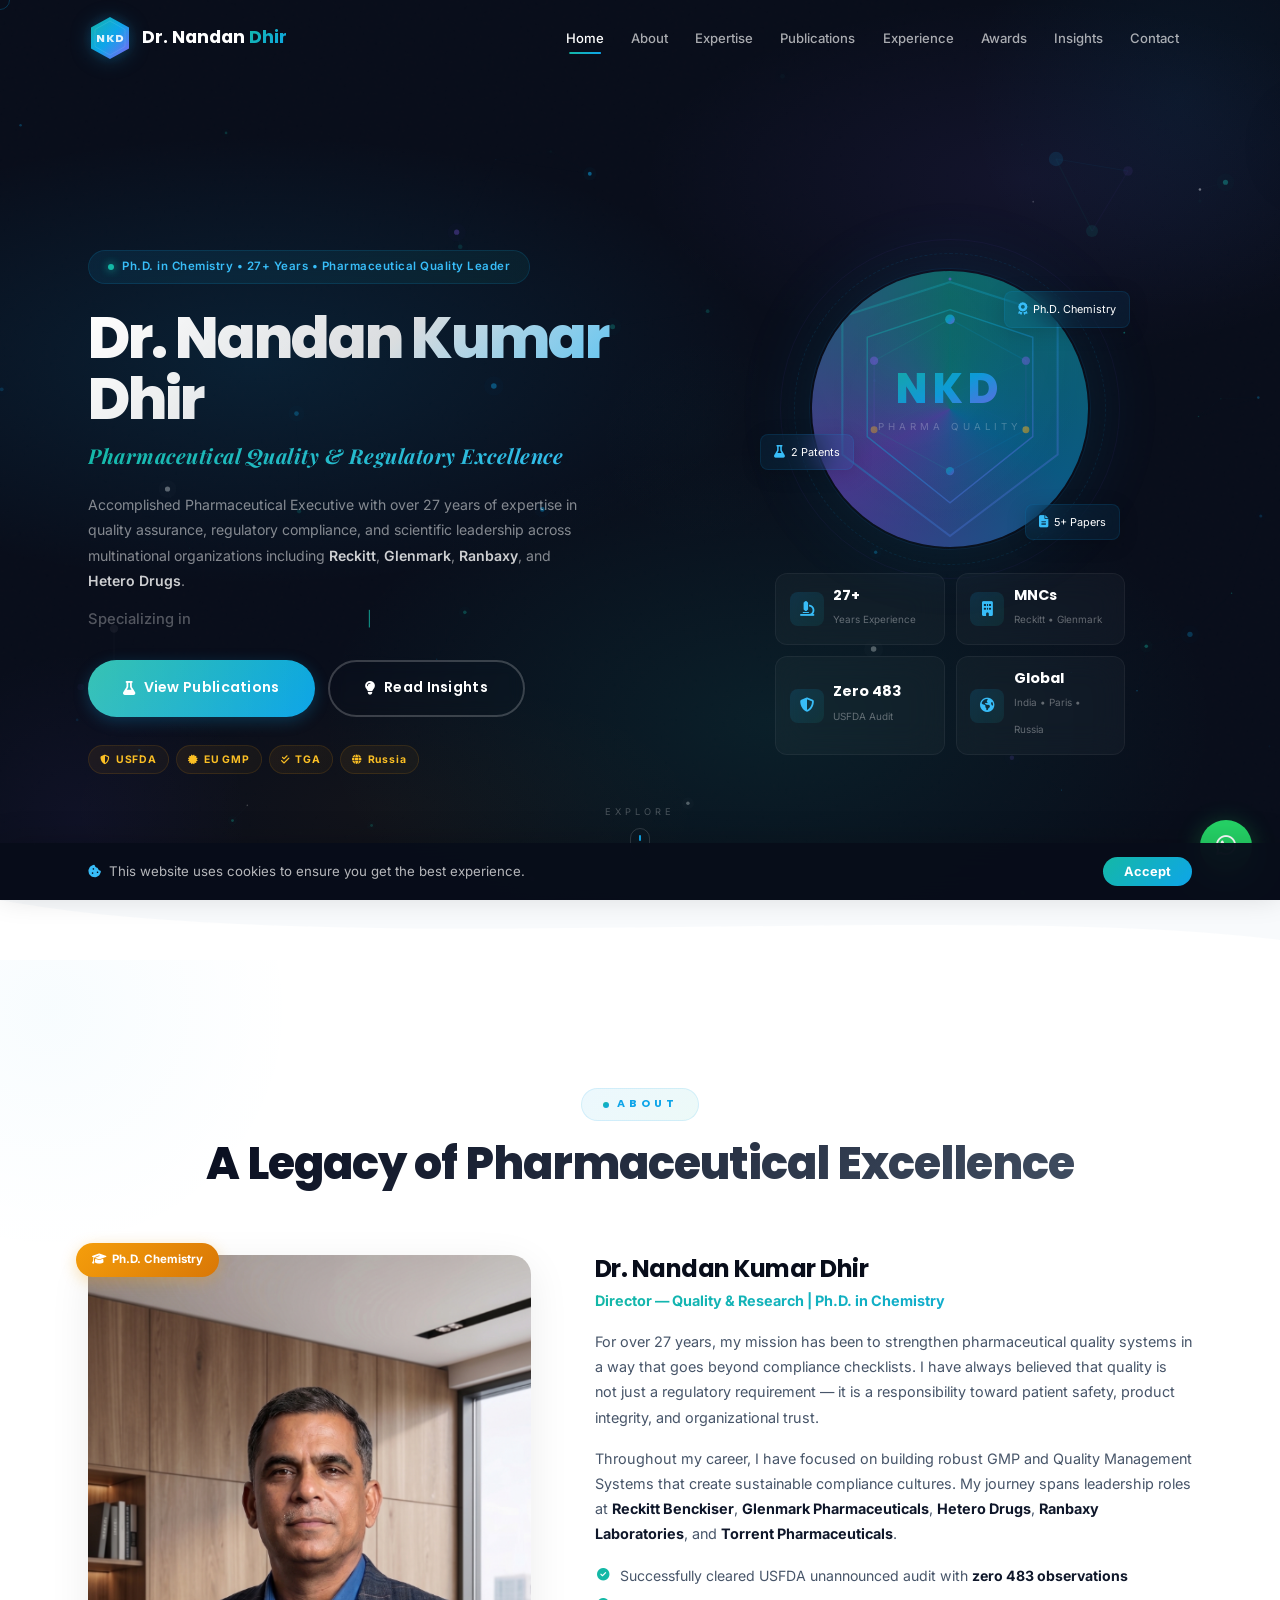
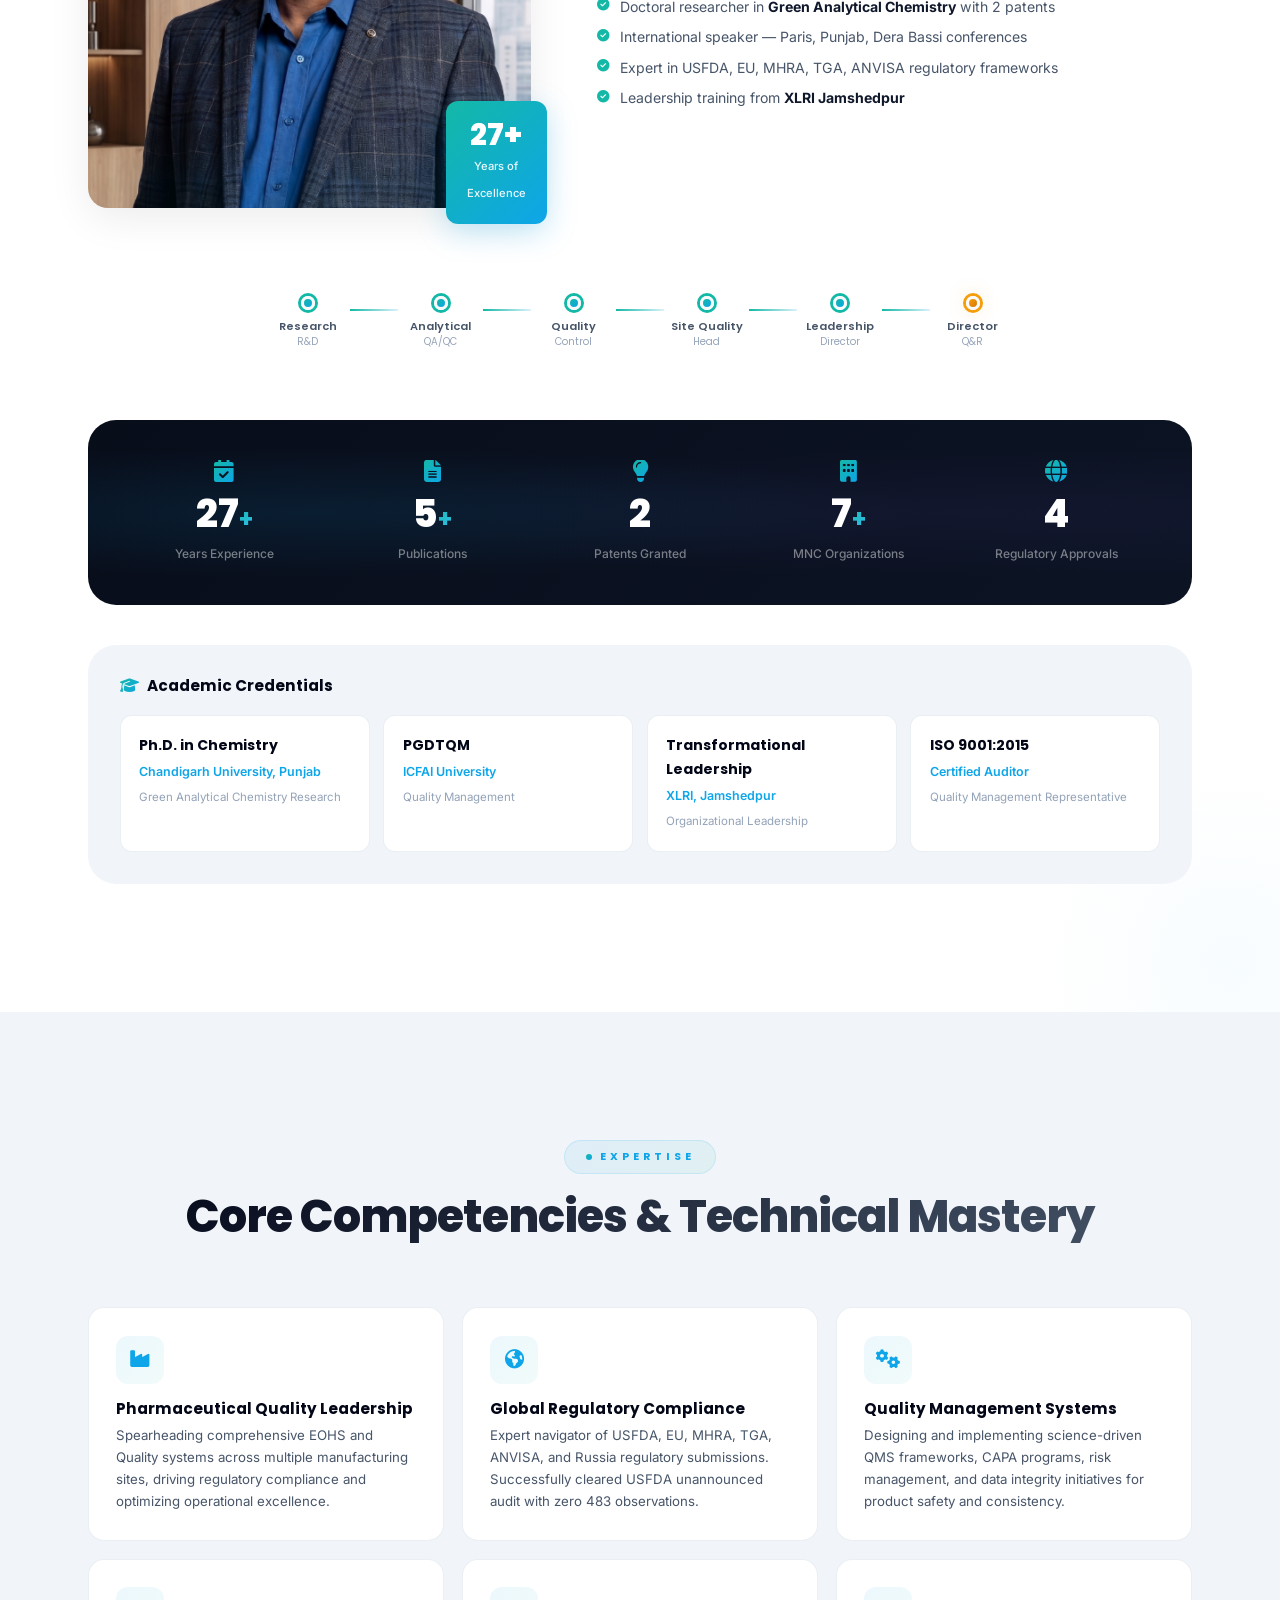
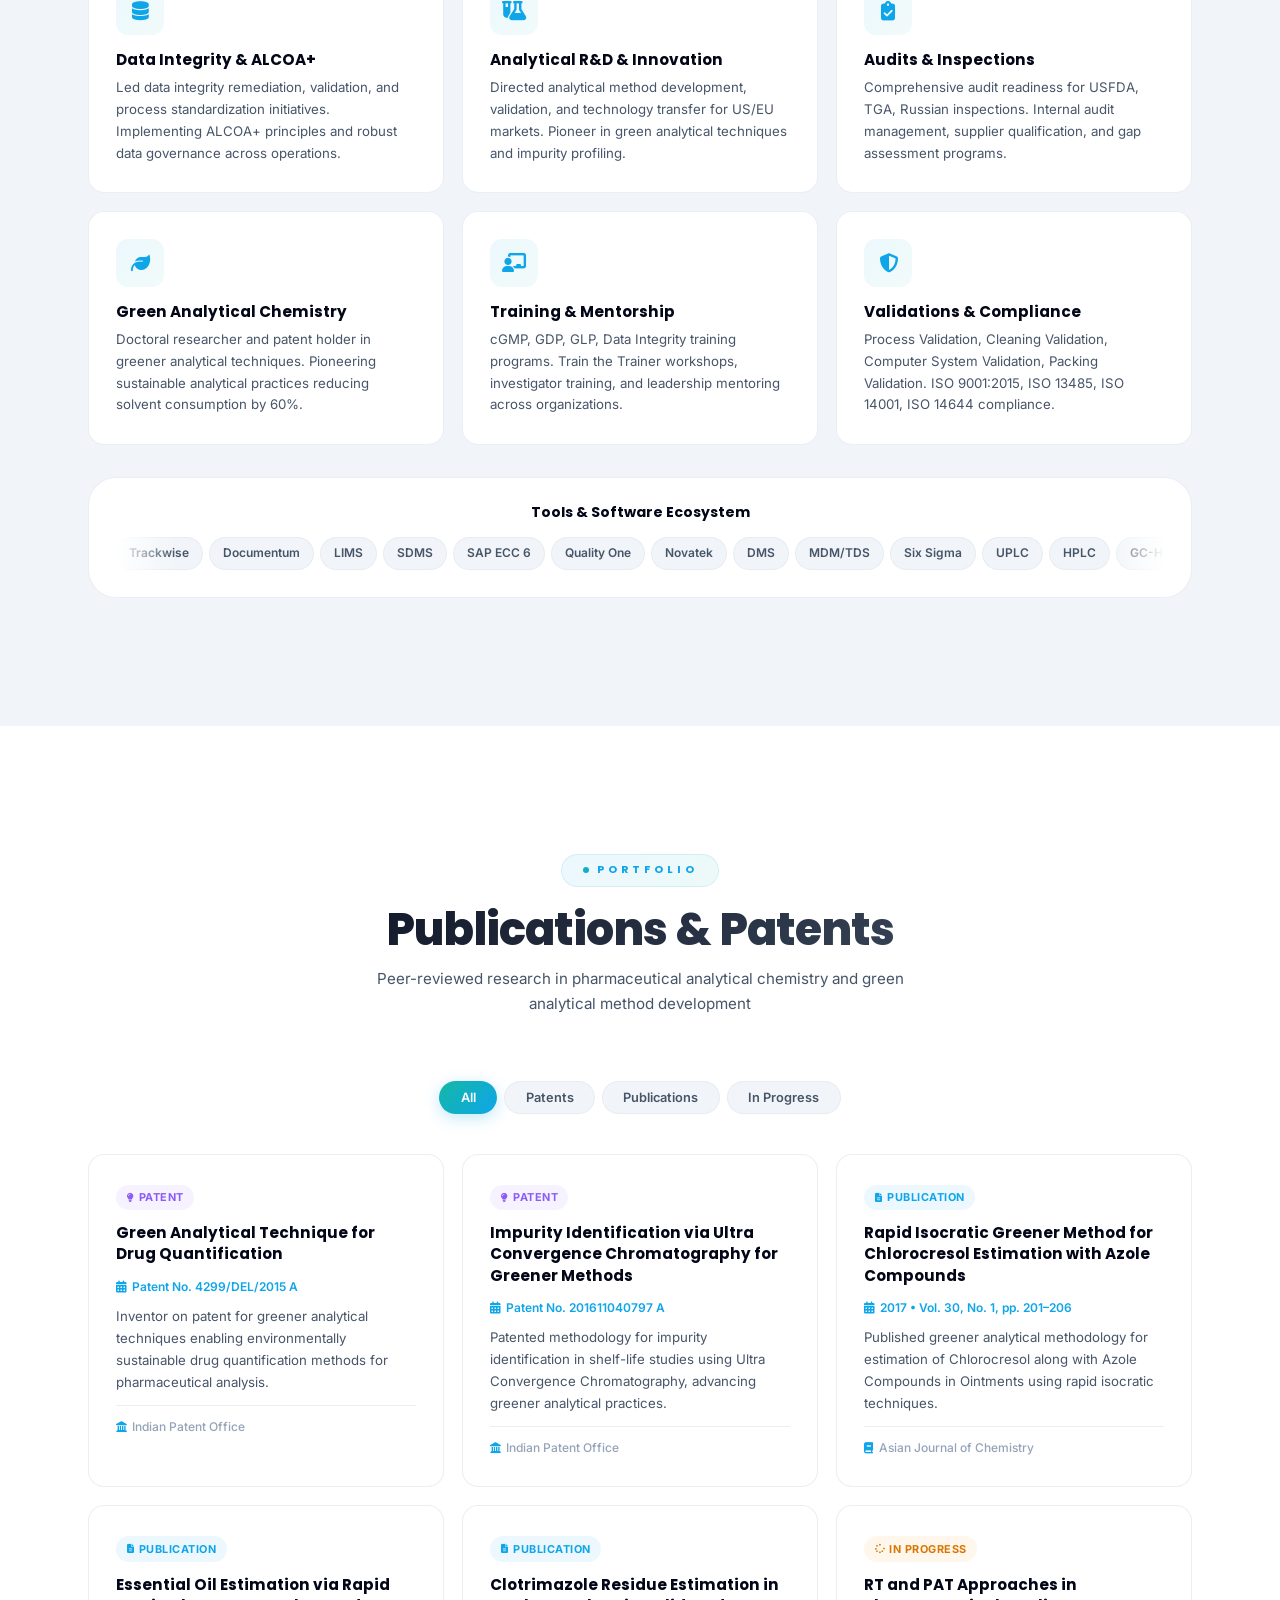
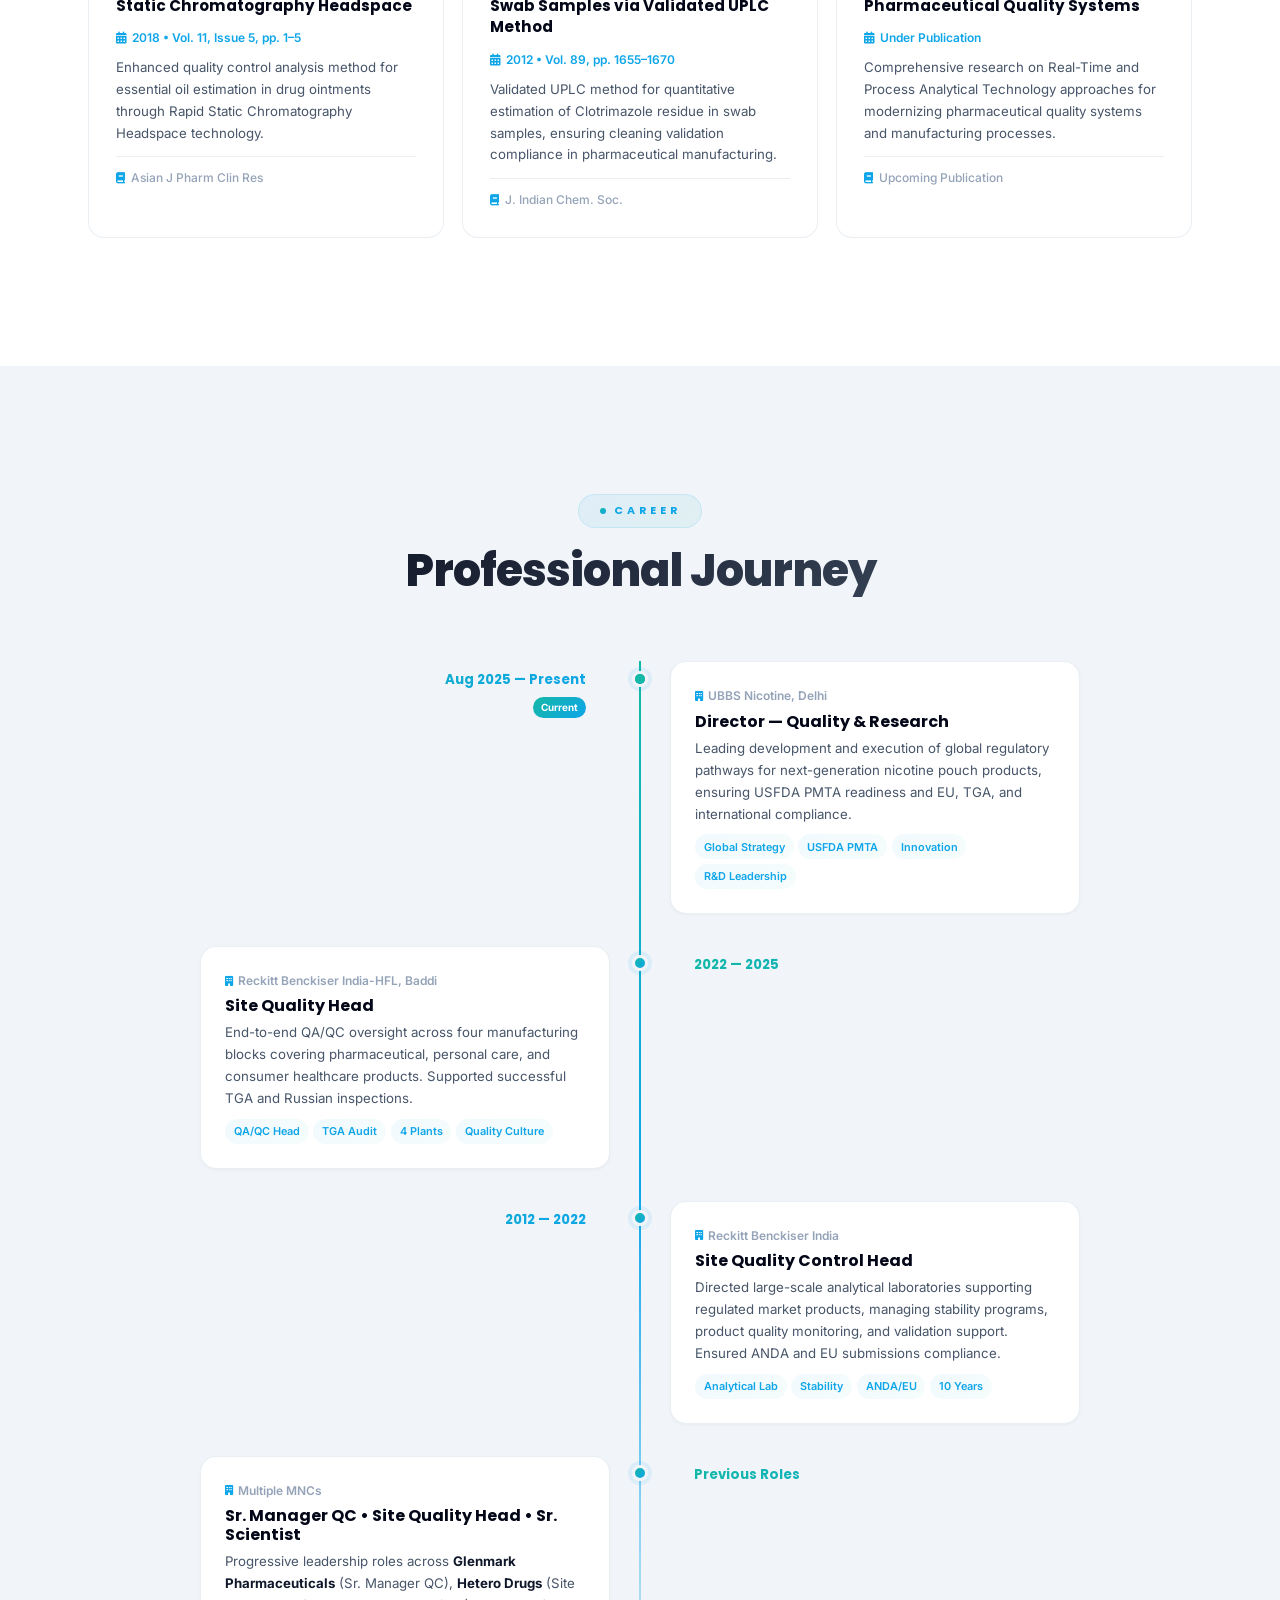
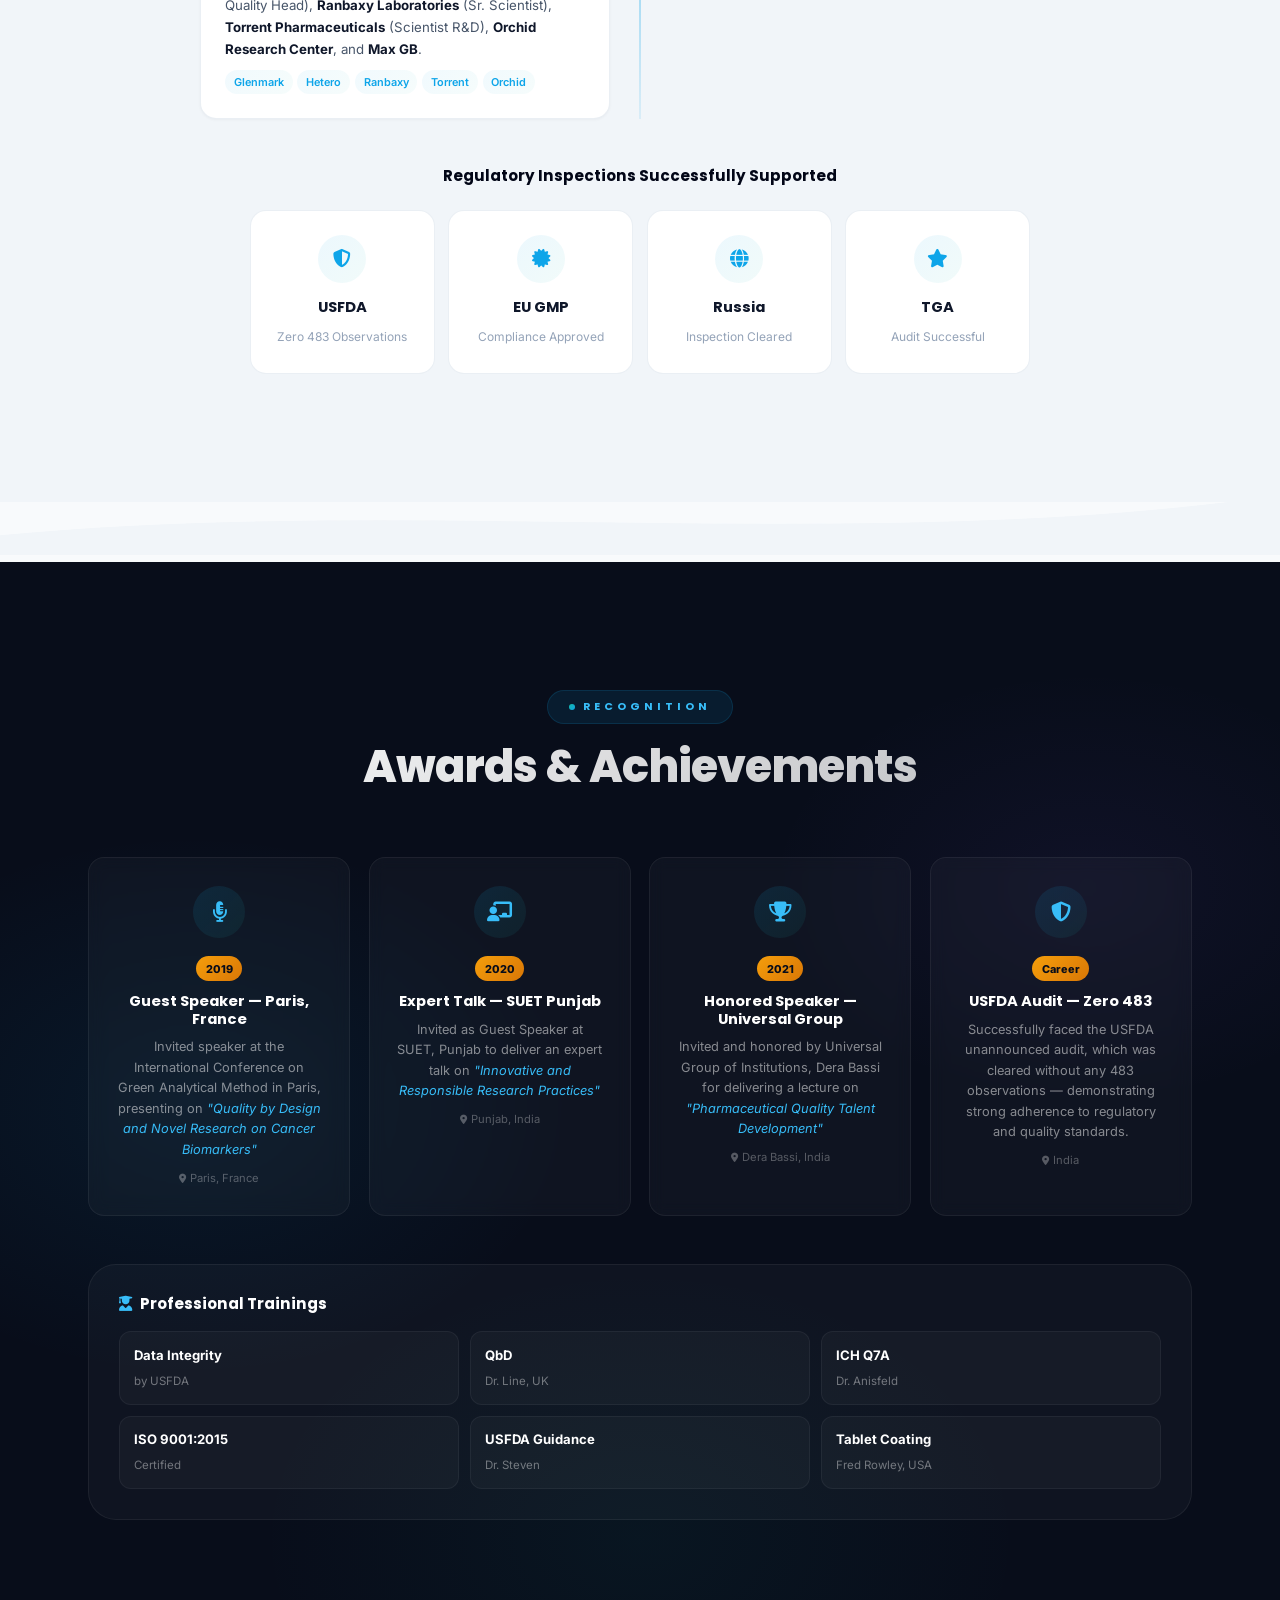
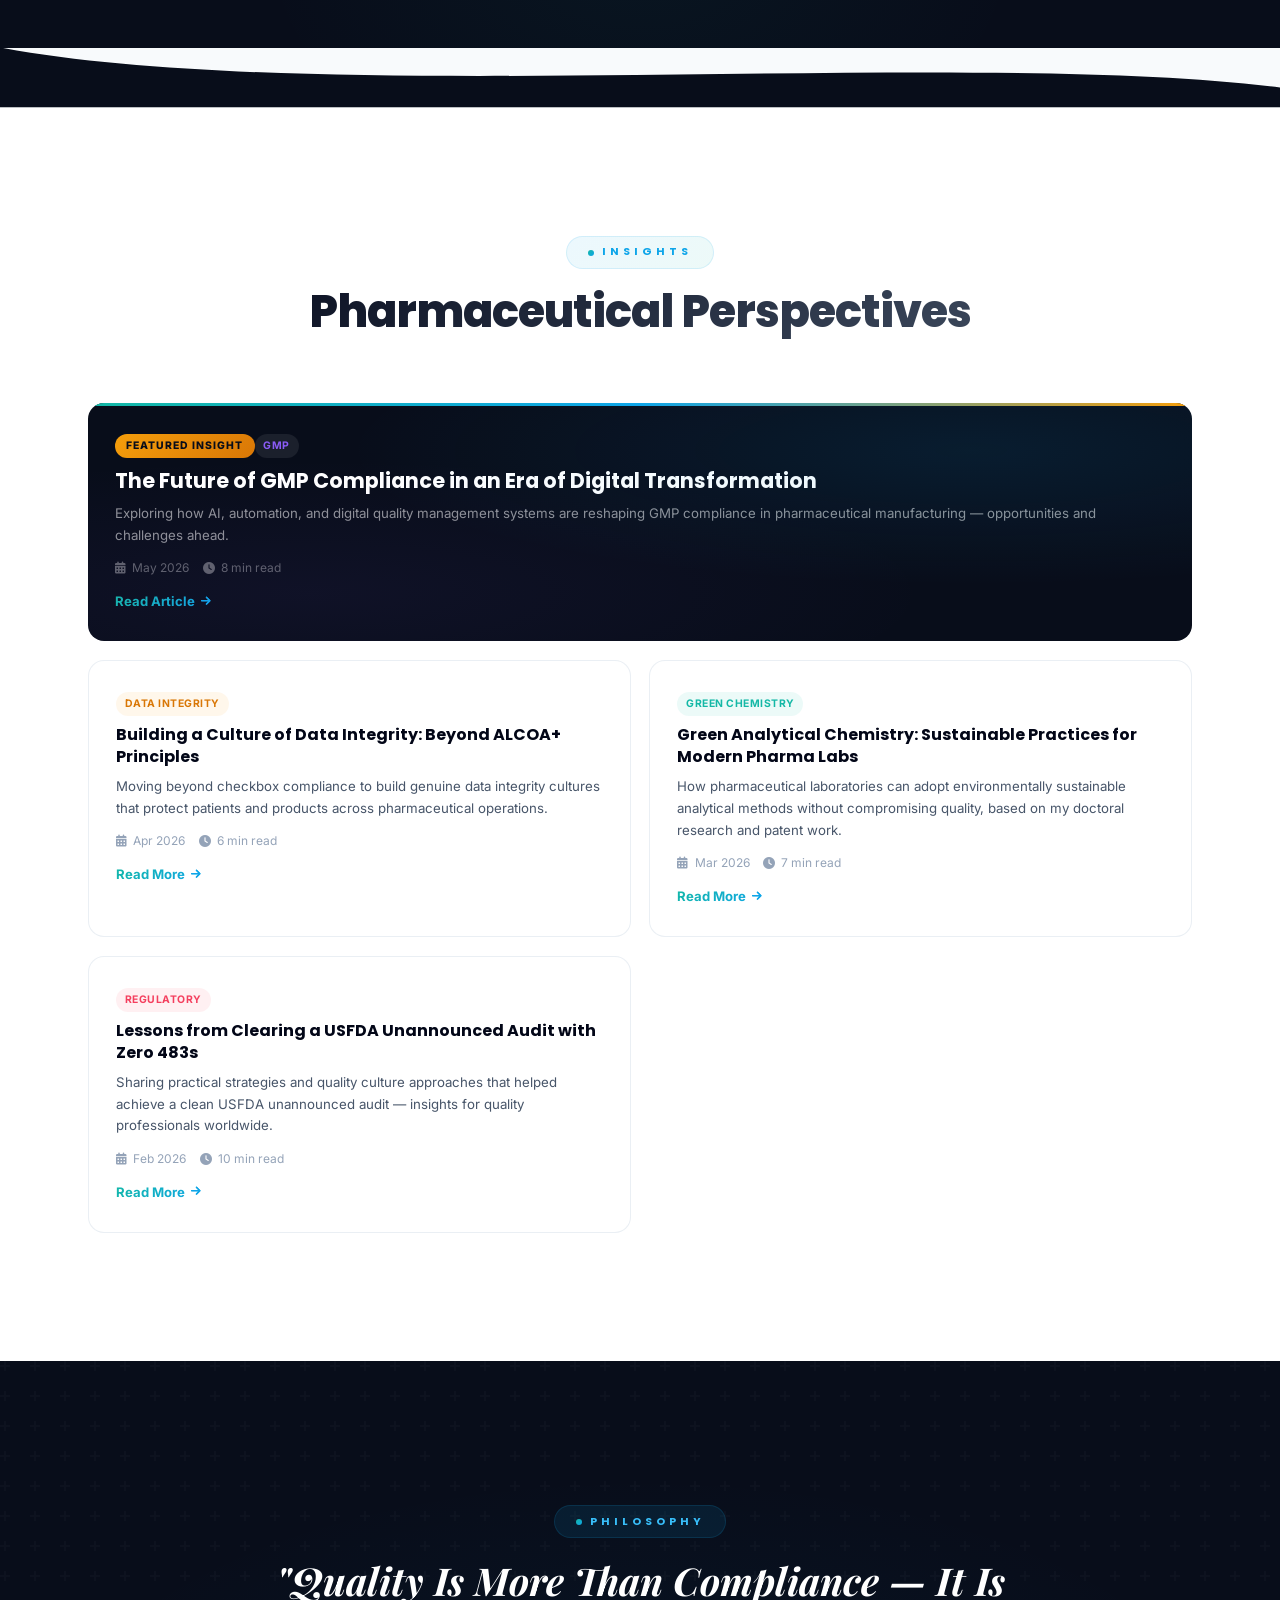
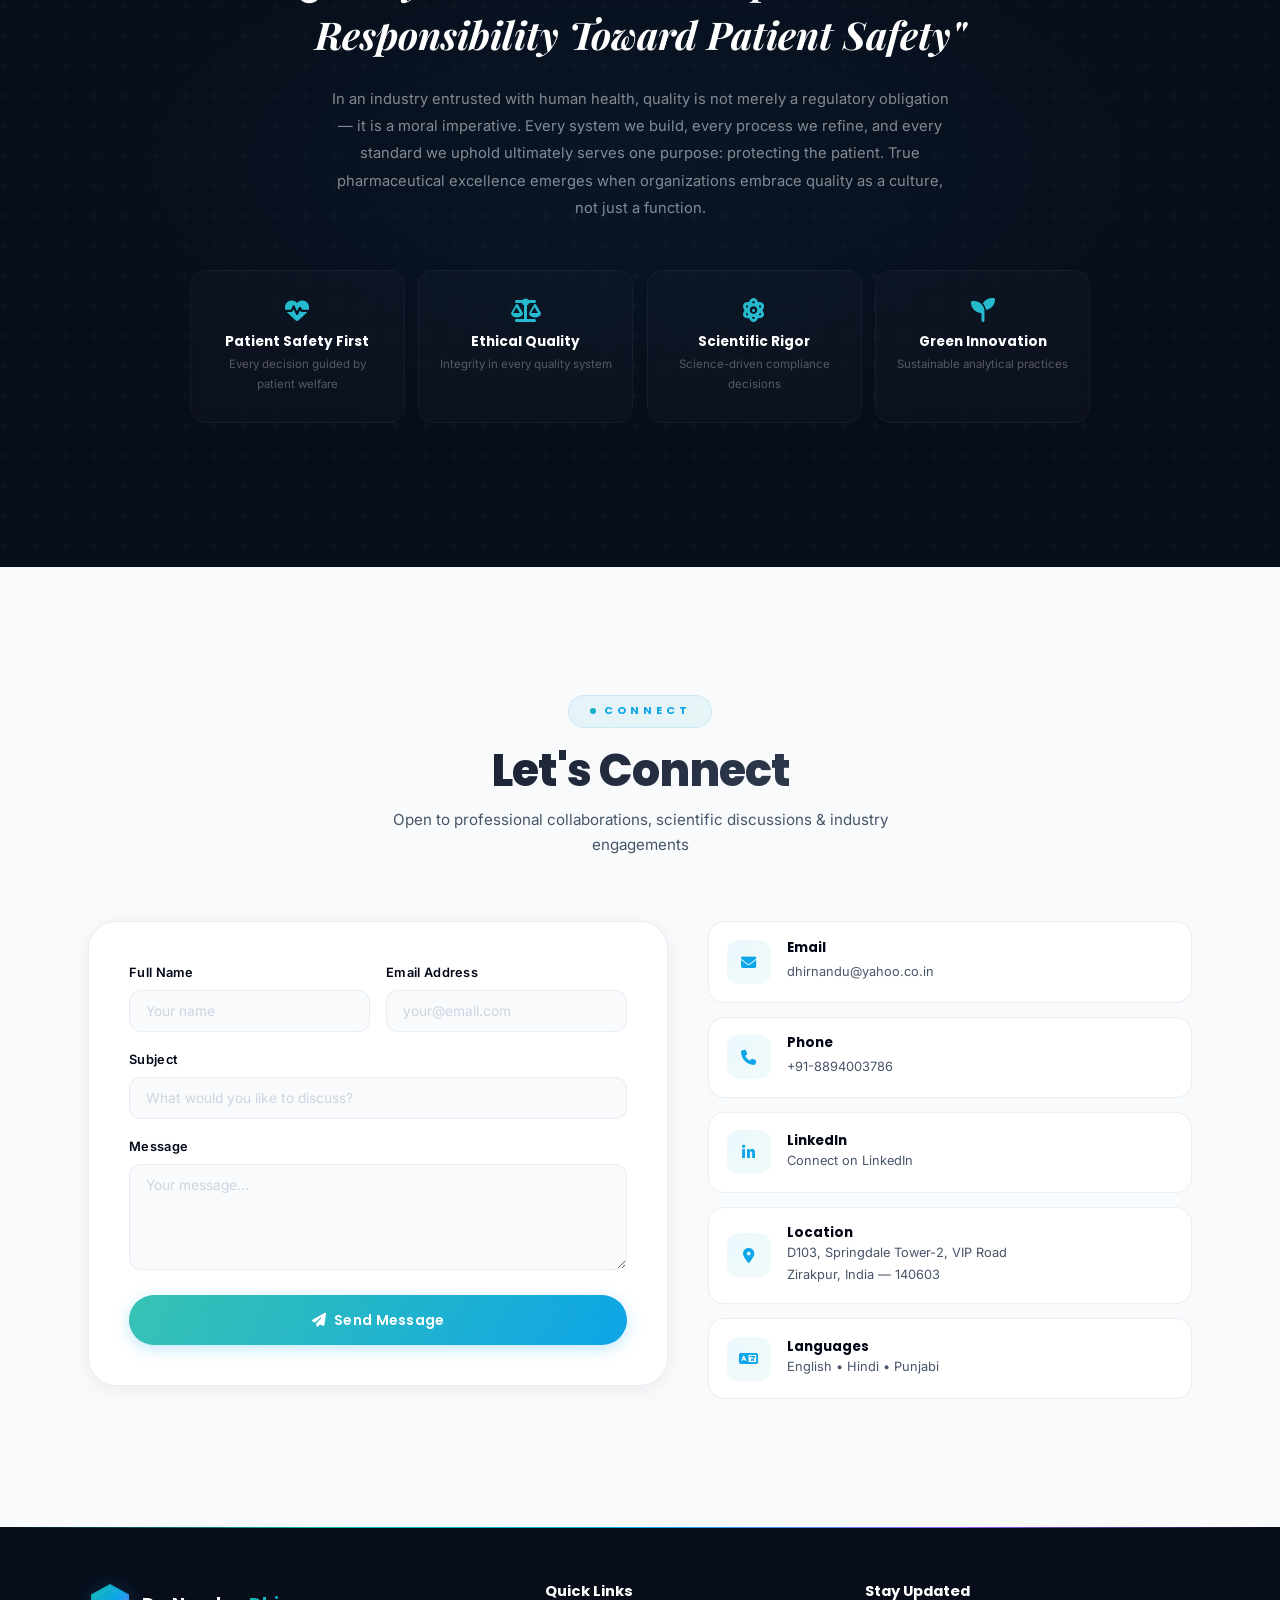
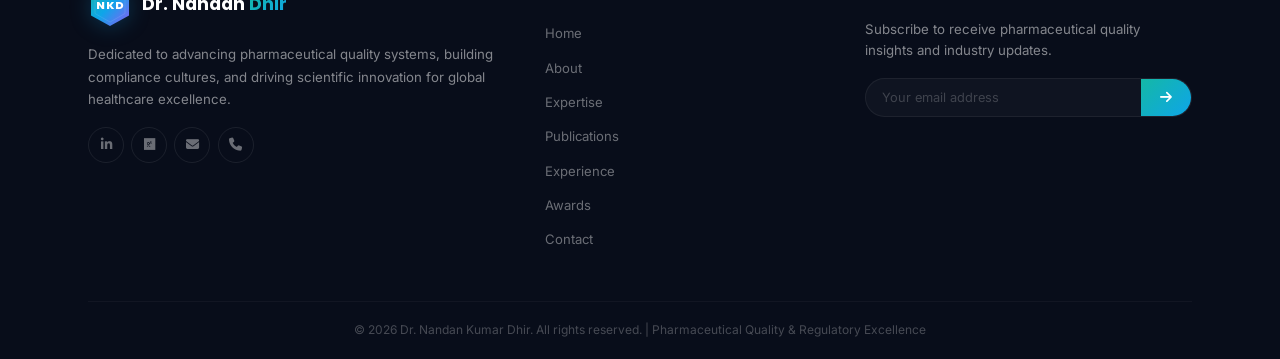
==== commit 794dd4c9: "Add files via upload" ====
--- a/index.html
+++ b/index.html
@@ -11,7 +11,7 @@
     <meta property="og:description" content="27+ years of expertise in pharmaceutical quality systems, GMP compliance, regulatory excellence, data integrity, and scientific leadership.">
     <meta property="og:type" content="website">
     <meta name="twitter:card" content="summary_large_image">
-    <meta name="theme-color" content="#0a1628">
+    <meta name="theme-color" content="#080d1a">
     <title>Dr. Nandan Kumar Dhir | Pharmaceutical Quality & Regulatory Compliance Leader</title>
 
     <!-- Google Fonts -->
@@ -35,7 +35,8 @@
                     <defs>
                         <linearGradient id="logoGrad" x1="0%" y1="0%" x2="100%" y2="100%">
                             <stop offset="0%" stop-color="#14b8a6"/>
-                            <stop offset="100%" stop-color="#0d9488"/>
+                            <stop offset="50%" stop-color="#0ea5e9"/>
+                            <stop offset="100%" stop-color="#8b5cf6"/>
                         </linearGradient>
                     </defs>
                     <polygon points="40,2 74,21 74,59 40,78 6,59 6,21" fill="none" stroke="url(#logoGrad)" stroke-width="2" class="hex-border"/>
@@ -48,7 +49,7 @@
         </div>
     </div>
 
-    <!-- Scroll Progress Bar -->
+    <!-- Scroll Progress -->
     <div class="scroll-progress" id="scroll-progress"></div>
 
     <!-- ===== NAVBAR ===== -->
@@ -60,11 +61,11 @@
                         <defs>
                             <linearGradient id="navLogoGrad" x1="0%" y1="0%" x2="100%" y2="100%">
                                 <stop offset="0%" stop-color="#14b8a6"/>
-                                <stop offset="50%" stop-color="#0d9488"/>
-                                <stop offset="100%" stop-color="#0f766e"/>
+                                <stop offset="50%" stop-color="#0ea5e9"/>
+                                <stop offset="100%" stop-color="#8b5cf6"/>
                             </linearGradient>
                         </defs>
-                        <polygon points="22,1 41,11.5 41,32.5 22,43 3,32.5 3,11.5" fill="url(#navLogoGrad)" class="hex-fill"/>
+                        <polygon points="22,1 41,11.5 41,32.5 22,43 3,32.5 3,11.5" fill="url(#navLogoGrad)"/>
                         <polygon points="22,5 37,13.5 37,30.5 22,39 7,30.5 7,13.5" fill="none" stroke="rgba(255,255,255,0.2)" stroke-width="0.5"/>
                         <text x="22" y="26" text-anchor="middle" fill="white" font-family="Poppins, sans-serif" font-size="11" font-weight="800" letter-spacing="1">NKD</text>
                     </svg>
@@ -83,14 +84,12 @@
                 <li><a href="#contact" class="nav-link">Contact</a></li>
             </ul>
             <button class="mobile-toggle" aria-label="Toggle navigation menu">
-                <span></span>
-                <span></span>
-                <span></span>
+                <span></span><span></span><span></span>
             </button>
         </div>
     </nav>
 
-    <!-- Mobile Nav Overlay -->
+    <!-- Mobile Nav -->
     <div class="mobile-nav" role="dialog" aria-label="Mobile navigation">
         <ul>
             <li><a href="#hero" class="mobile-nav-link">Home</a></li>
@@ -104,20 +103,18 @@
         </ul>
     </div>
 
-    <!-- ===== HERO SECTION ===== -->
+    <!-- ===== HERO — CINEMATIC ===== -->
     <section id="hero" class="hero-section">
         <canvas id="particle-canvas"></canvas>
         <div class="hero-overlay"></div>
-
-        <!-- Decorative Elements -->
         <div class="hero-deco hero-deco-1"></div>
         <div class="hero-deco hero-deco-2"></div>
         <div class="hero-deco hero-deco-3"></div>
         <div class="hero-molecule hero-molecule-1">
-            <svg viewBox="0 0 100 100" fill="none"><circle cx="20" cy="20" r="6" fill="rgba(13,148,136,0.3)"/><circle cx="80" cy="30" r="4" fill="rgba(13,148,136,0.2)"/><circle cx="50" cy="80" r="5" fill="rgba(13,148,136,0.25)"/><line x1="20" y1="20" x2="80" y2="30" stroke="rgba(13,148,136,0.15)" stroke-width="1"/><line x1="80" y1="30" x2="50" y2="80" stroke="rgba(13,148,136,0.15)" stroke-width="1"/><line x1="50" y1="80" x2="20" y2="20" stroke="rgba(13,148,136,0.15)" stroke-width="1"/></svg>
+            <svg viewBox="0 0 100 100" fill="none"><circle cx="20" cy="20" r="6" fill="rgba(14,165,233,0.3)"/><circle cx="80" cy="30" r="4" fill="rgba(139,92,246,0.2)"/><circle cx="50" cy="80" r="5" fill="rgba(20,184,166,0.25)"/><line x1="20" y1="20" x2="80" y2="30" stroke="rgba(14,165,233,0.12)" stroke-width="1"/><line x1="80" y1="30" x2="50" y2="80" stroke="rgba(139,92,246,0.1)" stroke-width="1"/><line x1="50" y1="80" x2="20" y2="20" stroke="rgba(20,184,166,0.12)" stroke-width="1"/></svg>
         </div>
         <div class="hero-molecule hero-molecule-2">
-            <svg viewBox="0 0 120 120" fill="none"><circle cx="60" cy="20" r="5" fill="rgba(255,255,255,0.15)"/><circle cx="20" cy="90" r="4" fill="rgba(255,255,255,0.1)"/><circle cx="100" cy="90" r="6" fill="rgba(255,255,255,0.12)"/><circle cx="60" cy="60" r="3" fill="rgba(13,148,136,0.2)"/><line x1="60" y1="20" x2="60" y2="60" stroke="rgba(255,255,255,0.08)" stroke-width="1"/><line x1="60" y1="60" x2="20" y2="90" stroke="rgba(255,255,255,0.08)" stroke-width="1"/><line x1="60" y1="60" x2="100" y2="90" stroke="rgba(255,255,255,0.08)" stroke-width="1"/></svg>
+            <svg viewBox="0 0 120 120" fill="none"><circle cx="60" cy="20" r="5" fill="rgba(255,255,255,0.12)"/><circle cx="20" cy="90" r="4" fill="rgba(139,92,246,0.1)"/><circle cx="100" cy="90" r="6" fill="rgba(14,165,233,0.1)"/><circle cx="60" cy="60" r="3" fill="rgba(20,184,166,0.15)"/><line x1="60" y1="20" x2="60" y2="60" stroke="rgba(255,255,255,0.06)" stroke-width="1"/><line x1="60" y1="60" x2="20" y2="90" stroke="rgba(139,92,246,0.06)" stroke-width="1"/><line x1="60" y1="60" x2="100" y2="90" stroke="rgba(14,165,233,0.06)" stroke-width="1"/></svg>
         </div>
 
         <div class="hero-container">
@@ -135,19 +132,14 @@
                     <span class="typing-cursor">|</span>
                 </div>
                 <div class="hero-buttons">
-                    <a href="#publications" class="btn-primary">
-                        <i class="fas fa-flask"></i> View Publications
-                    </a>
-                    <a href="#blog" class="btn-secondary">
-                        <i class="fas fa-lightbulb"></i> Read Insights
-                    </a>
-                </div>
-                <!-- Regulatory Badges -->
+                    <a href="#publications" class="btn-primary"><i class="fas fa-flask"></i> View Publications</a>
+                    <a href="#blog" class="btn-secondary"><i class="fas fa-lightbulb"></i> Read Insights</a>
+                </div>
                 <div class="hero-reg-badges">
-                    <div class="reg-badge" title="USFDA Approved"><i class="fas fa-shield-halved"></i> USFDA</div>
-                    <div class="reg-badge" title="EU GMP Approved"><i class="fas fa-certificate"></i> EU GMP</div>
-                    <div class="reg-badge" title="TGA Approved"><i class="fas fa-check-double"></i> TGA</div>
-                    <div class="reg-badge" title="Russia Approved"><i class="fas fa-globe"></i> Russia</div>
+                    <div class="reg-badge"><i class="fas fa-shield-halved"></i> USFDA</div>
+                    <div class="reg-badge"><i class="fas fa-certificate"></i> EU GMP</div>
+                    <div class="reg-badge"><i class="fas fa-check-double"></i> TGA</div>
+                    <div class="reg-badge"><i class="fas fa-globe"></i> Russia</div>
                 </div>
             </div>
             <div class="hero-visual animate-on-scroll" data-animation="fade-left">
@@ -157,37 +149,38 @@
                             <defs>
                                 <linearGradient id="orbGrad" x1="0%" y1="0%" x2="100%" y2="100%">
                                     <stop offset="0%" stop-color="#14b8a6"/>
-                                    <stop offset="100%" stop-color="#0f766e"/>
+                                    <stop offset="50%" stop-color="#0ea5e9"/>
+                                    <stop offset="100%" stop-color="#8b5cf6"/>
                                 </linearGradient>
                                 <linearGradient id="goldGrad" x1="0%" y1="0%" x2="100%" y2="100%">
-                                    <stop offset="0%" stop-color="#dfc176"/>
-                                    <stop offset="100%" stop-color="#c9a84c"/>
+                                    <stop offset="0%" stop-color="#fbbf24"/>
+                                    <stop offset="100%" stop-color="#f59e0b"/>
                                 </linearGradient>
                                 <radialGradient id="bgGlow" cx="50%" cy="50%" r="50%">
-                                    <stop offset="0%" stop-color="rgba(13,148,136,0.1)"/>
+                                    <stop offset="0%" stop-color="rgba(14,165,233,0.08)"/>
                                     <stop offset="100%" stop-color="transparent"/>
                                 </radialGradient>
                             </defs>
                             <circle cx="100" cy="100" r="95" fill="url(#bgGlow)"/>
                             <polygon points="100,8 178,33 178,133 100,192 22,133 22,33" fill="none" stroke="url(#orbGrad)" stroke-width="1.5" opacity="0.3" class="hex-outer"/>
-                            <polygon points="100,28 160,48 160,120 100,168 40,120 40,48" fill="rgba(13,148,136,0.04)" stroke="url(#orbGrad)" stroke-width="1" opacity="0.5"/>
-                            <line x1="100" y1="35" x2="155" y2="65" stroke="rgba(13,148,136,0.15)" stroke-width="0.8"/>
-                            <line x1="155" y1="65" x2="155" y2="115" stroke="rgba(13,148,136,0.12)" stroke-width="0.8"/>
-                            <line x1="155" y1="115" x2="100" y2="145" stroke="rgba(13,148,136,0.1)" stroke-width="0.8"/>
-                            <line x1="100" y1="145" x2="45" y2="115" stroke="rgba(13,148,136,0.12)" stroke-width="0.8"/>
-                            <line x1="45" y1="115" x2="45" y2="65" stroke="rgba(13,148,136,0.15)" stroke-width="0.8"/>
-                            <line x1="45" y1="65" x2="100" y2="35" stroke="rgba(13,148,136,0.15)" stroke-width="0.8"/>
-                            <circle cx="100" cy="35" r="3.5" fill="url(#orbGrad)" opacity="0.7" class="mol-node"/>
-                            <circle cx="155" cy="65" r="3" fill="url(#orbGrad)" opacity="0.5"/>
+                            <polygon points="100,28 160,48 160,120 100,168 40,120 40,48" fill="rgba(14,165,233,0.03)" stroke="url(#orbGrad)" stroke-width="1" opacity="0.4"/>
+                            <line x1="100" y1="35" x2="155" y2="65" stroke="rgba(14,165,233,0.12)" stroke-width="0.8"/>
+                            <line x1="155" y1="65" x2="155" y2="115" stroke="rgba(139,92,246,0.1)" stroke-width="0.8"/>
+                            <line x1="155" y1="115" x2="100" y2="145" stroke="rgba(14,165,233,0.08)" stroke-width="0.8"/>
+                            <line x1="100" y1="145" x2="45" y2="115" stroke="rgba(20,184,166,0.1)" stroke-width="0.8"/>
+                            <line x1="45" y1="115" x2="45" y2="65" stroke="rgba(139,92,246,0.12)" stroke-width="0.8"/>
+                            <line x1="45" y1="65" x2="100" y2="35" stroke="rgba(20,184,166,0.12)" stroke-width="0.8"/>
+                            <circle cx="100" cy="35" r="3.5" fill="url(#orbGrad)" opacity="0.7"/>
+                            <circle cx="155" cy="65" r="3" fill="#8b5cf6" opacity="0.4"/>
                             <circle cx="155" cy="115" r="2.5" fill="url(#goldGrad)" opacity="0.5"/>
-                            <circle cx="100" cy="145" r="3" fill="url(#orbGrad)" opacity="0.6"/>
-                            <circle cx="45" cy="115" r="2.5" fill="url(#goldGrad)" opacity="0.5"/>
-                            <circle cx="45" cy="65" r="3" fill="url(#orbGrad)" opacity="0.5"/>
-                            <line x1="100" y1="35" x2="100" y2="145" stroke="rgba(13,148,136,0.06)" stroke-width="0.5"/>
-                            <line x1="45" y1="65" x2="155" y2="115" stroke="rgba(13,148,136,0.06)" stroke-width="0.5"/>
-                            <line x1="155" y1="65" x2="45" y2="115" stroke="rgba(13,148,136,0.06)" stroke-width="0.5"/>
-                            <text x="100" y="96" text-anchor="middle" fill="url(#orbGrad)" font-family="Poppins, sans-serif" font-size="30" font-weight="800" letter-spacing="4" opacity="0.9">NKD</text>
-                            <text x="100" y="115" text-anchor="middle" fill="rgba(255,255,255,0.3)" font-family="Inter, sans-serif" font-size="7" letter-spacing="3" text-transform="uppercase">PHARMA QUALITY</text>
+                            <circle cx="100" cy="145" r="3" fill="url(#orbGrad)" opacity="0.5"/>
+                            <circle cx="45" cy="115" r="2.5" fill="url(#goldGrad)" opacity="0.4"/>
+                            <circle cx="45" cy="65" r="3" fill="#8b5cf6" opacity="0.4"/>
+                            <line x1="100" y1="35" x2="100" y2="145" stroke="rgba(14,165,233,0.05)" stroke-width="0.5"/>
+                            <line x1="45" y1="65" x2="155" y2="115" stroke="rgba(139,92,246,0.04)" stroke-width="0.5"/>
+                            <line x1="155" y1="65" x2="45" y2="115" stroke="rgba(20,184,166,0.04)" stroke-width="0.5"/>
+                            <text x="100" y="96" text-anchor="middle" fill="url(#orbGrad)" font-family="Poppins, sans-serif" font-size="30" font-weight="800" letter-spacing="4" opacity="0.85">NKD</text>
+                            <text x="100" y="115" text-anchor="middle" fill="rgba(255,255,255,0.25)" font-family="Inter, sans-serif" font-size="7" letter-spacing="3">PHARMA QUALITY</text>
                         </svg>
                         <div class="orbit orbit-1"><div class="orbit-dot"></div></div>
                         <div class="orbit orbit-2"><div class="orbit-dot dot-gold"></div></div>
@@ -195,64 +188,32 @@
                     </div>
                     <div class="portrait-ring"></div>
                     <div class="portrait-ring portrait-ring-2"></div>
-                    <div class="portrait-float-card pf-1">
-                        <i class="fas fa-award"></i>
-                        <span>Ph.D. Chemistry</span>
-                    </div>
-                    <div class="portrait-float-card pf-2">
-                        <i class="fas fa-flask"></i>
-                        <span>2 Patents</span>
-                    </div>
-                    <div class="portrait-float-card pf-3">
-                        <i class="fas fa-file-lines"></i>
-                        <span>5+ Papers</span>
-                    </div>
+                    <div class="portrait-float-card pf-1"><i class="fas fa-award"></i><span>Ph.D. Chemistry</span></div>
+                    <div class="portrait-float-card pf-2"><i class="fas fa-flask"></i><span>2 Patents</span></div>
+                    <div class="portrait-float-card pf-3"><i class="fas fa-file-lines"></i><span>5+ Papers</span></div>
                 </div>
                 <div class="hero-badges">
-                    <div class="hero-badge-card" style="--delay: 0s">
-                        <div class="badge-icon-wrap"><i class="fas fa-microscope"></i></div>
-                        <div>
-                            <strong>27+</strong>
-                            <span>Years Experience</span>
-                        </div>
-                    </div>
-                    <div class="hero-badge-card" style="--delay: 0.15s">
-                        <div class="badge-icon-wrap"><i class="fas fa-building"></i></div>
-                        <div>
-                            <strong>MNCs</strong>
-                            <span>Reckitt &bull; Glenmark</span>
-                        </div>
-                    </div>
-                    <div class="hero-badge-card" style="--delay: 0.3s">
-                        <div class="badge-icon-wrap"><i class="fas fa-shield-halved"></i></div>
-                        <div>
-                            <strong>Zero 483</strong>
-                            <span>USFDA Audit</span>
-                        </div>
-                    </div>
-                    <div class="hero-badge-card" style="--delay: 0.45s">
-                        <div class="badge-icon-wrap"><i class="fas fa-earth-americas"></i></div>
-                        <div>
-                            <strong>Global</strong>
-                            <span>India &bull; Paris &bull; Russia</span>
-                        </div>
-                    </div>
-                </div>
-            </div>
-        </div>
-        <div class="scroll-indicator">
-            <span>Explore</span>
-            <div class="scroll-mouse">
-                <div class="scroll-dot"></div>
-            </div>
-        </div>
-    </section>
-
-    <!-- ===== ABOUT SECTION ===== -->
+                    <div class="hero-badge-card" style="--delay: 0s"><div class="badge-icon-wrap"><i class="fas fa-microscope"></i></div><div><strong>27+</strong><span>Years Experience</span></div></div>
+                    <div class="hero-badge-card" style="--delay: 0.15s"><div class="badge-icon-wrap"><i class="fas fa-building"></i></div><div><strong>MNCs</strong><span>Reckitt &bull; Glenmark</span></div></div>
+                    <div class="hero-badge-card" style="--delay: 0.3s"><div class="badge-icon-wrap"><i class="fas fa-shield-halved"></i></div><div><strong>Zero 483</strong><span>USFDA Audit</span></div></div>
+                    <div class="hero-badge-card" style="--delay: 0.45s"><div class="badge-icon-wrap"><i class="fas fa-earth-americas"></i></div><div><strong>Global</strong><span>India &bull; Paris &bull; Russia</span></div></div>
+                </div>
+            </div>
+        </div>
+        <div class="scroll-indicator"><span>Explore</span><div class="scroll-mouse"><div class="scroll-dot"></div></div></div>
+    </section>
+
+    <!-- Wave divider: Hero → About -->
+    <div class="wave-divider">
+        <svg viewBox="0 0 1440 60" fill="none" xmlns="http://www.w3.org/2000/svg" preserveAspectRatio="none">
+            <path d="M0,0 C360,60 1080,0 1440,40 L1440,60 L0,60 Z" fill="#ffffff"/>
+        </svg>
+    </div>
+
+    <!-- ===== ABOUT ===== -->
     <section id="about" class="about-section">
         <div class="section-deco section-deco-tl"></div>
         <div class="section-deco section-deco-br"></div>
-
         <div class="container">
             <div class="section-header animate-on-scroll">
                 <span class="section-label">About</span>
@@ -264,14 +225,8 @@
                         <img src="dr-dhir.png" alt="Dr. Nandan Kumar Dhir — Pharmaceutical Quality Expert" class="about-photo" loading="lazy">
                         <div class="about-image-glow"></div>
                     </div>
-                    <div class="about-experience-badge">
-                        <span class="badge-number">27+</span>
-                        <span class="badge-text">Years of<br>Excellence</span>
-                    </div>
-                    <div class="about-phd-badge">
-                        <i class="fas fa-graduation-cap"></i>
-                        <span>Ph.D. Chemistry</span>
-                    </div>
+                    <div class="about-experience-badge"><span class="badge-number">27+</span><span class="badge-text">Years of<br>Excellence</span></div>
+                    <div class="about-phd-badge"><i class="fas fa-graduation-cap"></i><span>Ph.D. Chemistry</span></div>
                 </div>
                 <div class="about-content animate-on-scroll" data-animation="fade-left">
                     <h3>Dr. Nandan Kumar Dhir</h3>
@@ -288,103 +243,41 @@
                 </div>
             </div>
 
-            <!-- Career Timeline -->
             <div class="career-timeline animate-on-scroll">
-                <div class="timeline-item">
-                    <div class="timeline-dot"></div>
-                    <span>Research<br><small>R&D</small></span>
-                </div>
+                <div class="timeline-item"><div class="timeline-dot"></div><span>Research<br><small>R&D</small></span></div>
                 <div class="timeline-connector"></div>
-                <div class="timeline-item">
-                    <div class="timeline-dot"></div>
-                    <span>Analytical<br><small>QA/QC</small></span>
-                </div>
+                <div class="timeline-item"><div class="timeline-dot"></div><span>Analytical<br><small>QA/QC</small></span></div>
                 <div class="timeline-connector"></div>
-                <div class="timeline-item">
-                    <div class="timeline-dot"></div>
-                    <span>Quality<br><small>Control</small></span>
-                </div>
+                <div class="timeline-item"><div class="timeline-dot"></div><span>Quality<br><small>Control</small></span></div>
                 <div class="timeline-connector"></div>
-                <div class="timeline-item">
-                    <div class="timeline-dot"></div>
-                    <span>Site Quality<br><small>Head</small></span>
-                </div>
+                <div class="timeline-item"><div class="timeline-dot"></div><span>Site Quality<br><small>Head</small></span></div>
                 <div class="timeline-connector"></div>
-                <div class="timeline-item">
-                    <div class="timeline-dot"></div>
-                    <span>Leadership<br><small>Director</small></span>
-                </div>
+                <div class="timeline-item"><div class="timeline-dot"></div><span>Leadership<br><small>Director</small></span></div>
                 <div class="timeline-connector"></div>
-                <div class="timeline-item active">
-                    <div class="timeline-dot"></div>
-                    <span>Director<br><small>Q&R</small></span>
-                </div>
-            </div>
-
-            <!-- Counters -->
+                <div class="timeline-item active"><div class="timeline-dot"></div><span>Director<br><small>Q&R</small></span></div>
+            </div>
+
             <div class="counter-grid animate-on-scroll">
-                <div class="counter-item">
-                    <div class="counter-icon"><i class="fas fa-calendar-check"></i></div>
-                    <span class="counter" data-target="27">0</span>
-                    <span class="counter-suffix">+</span>
-                    <p>Years Experience</p>
-                </div>
-                <div class="counter-item">
-                    <div class="counter-icon"><i class="fas fa-file-lines"></i></div>
-                    <span class="counter" data-target="5">0</span>
-                    <span class="counter-suffix">+</span>
-                    <p>Publications</p>
-                </div>
-                <div class="counter-item">
-                    <div class="counter-icon"><i class="fas fa-lightbulb"></i></div>
-                    <span class="counter" data-target="2">0</span>
-                    <span class="counter-suffix"></span>
-                    <p>Patents Granted</p>
-                </div>
-                <div class="counter-item">
-                    <div class="counter-icon"><i class="fas fa-building"></i></div>
-                    <span class="counter" data-target="7">0</span>
-                    <span class="counter-suffix">+</span>
-                    <p>MNC Organizations</p>
-                </div>
-                <div class="counter-item">
-                    <div class="counter-icon"><i class="fas fa-globe"></i></div>
-                    <span class="counter" data-target="4">0</span>
-                    <span class="counter-suffix"></span>
-                    <p>Regulatory Approvals</p>
-                </div>
-            </div>
-
-            <!-- Education -->
+                <div class="counter-item"><div class="counter-icon"><i class="fas fa-calendar-check"></i></div><span class="counter" data-target="27">0</span><span class="counter-suffix">+</span><p>Years Experience</p></div>
+                <div class="counter-item"><div class="counter-icon"><i class="fas fa-file-lines"></i></div><span class="counter" data-target="5">0</span><span class="counter-suffix">+</span><p>Publications</p></div>
+                <div class="counter-item"><div class="counter-icon"><i class="fas fa-lightbulb"></i></div><span class="counter" data-target="2">0</span><span class="counter-suffix"></span><p>Patents Granted</p></div>
+                <div class="counter-item"><div class="counter-icon"><i class="fas fa-building"></i></div><span class="counter" data-target="7">0</span><span class="counter-suffix">+</span><p>MNC Organizations</p></div>
+                <div class="counter-item"><div class="counter-icon"><i class="fas fa-globe"></i></div><span class="counter" data-target="4">0</span><span class="counter-suffix"></span><p>Regulatory Approvals</p></div>
+            </div>
+
             <div class="education-strip animate-on-scroll">
                 <h4><i class="fas fa-graduation-cap"></i> Academic Credentials</h4>
                 <div class="edu-cards">
-                    <div class="edu-card">
-                        <strong>Ph.D. in Chemistry</strong>
-                        <span>Chandigarh University, Punjab</span>
-                        <small>Green Analytical Chemistry Research</small>
-                    </div>
-                    <div class="edu-card">
-                        <strong>PGDTQM</strong>
-                        <span>ICFAI University</span>
-                        <small>Quality Management</small>
-                    </div>
-                    <div class="edu-card">
-                        <strong>Transformational Leadership</strong>
-                        <span>XLRI, Jamshedpur</span>
-                        <small>Organizational Leadership</small>
-                    </div>
-                    <div class="edu-card">
-                        <strong>ISO 9001:2015</strong>
-                        <span>Certified Auditor</span>
-                        <small>Quality Management Representative</small>
-                    </div>
-                </div>
-            </div>
-        </div>
-    </section>
-
-    <!-- ===== EXPERTISE SECTION ===== -->
+                    <div class="edu-card"><strong>Ph.D. in Chemistry</strong><span>Chandigarh University, Punjab</span><small>Green Analytical Chemistry Research</small></div>
+                    <div class="edu-card"><strong>PGDTQM</strong><span>ICFAI University</span><small>Quality Management</small></div>
+                    <div class="edu-card"><strong>Transformational Leadership</strong><span>XLRI, Jamshedpur</span><small>Organizational Leadership</small></div>
+                    <div class="edu-card"><strong>ISO 9001:2015</strong><span>Certified Auditor</span><small>Quality Management Representative</small></div>
+                </div>
+            </div>
+        </div>
+    </section>
+
+    <!-- ===== EXPERTISE ===== -->
     <section id="expertise" class="expertise-section">
         <div class="container">
             <div class="section-header animate-on-scroll">
@@ -392,75 +285,32 @@
                 <h2>Core Competencies & Technical Mastery</h2>
             </div>
             <div class="expertise-grid">
-                <div class="expertise-card animate-on-scroll" data-tilt>
-                    <div class="expertise-icon"><i class="fas fa-industry"></i></div>
-                    <h3>Pharmaceutical Quality Leadership</h3>
-                    <p>Spearheading comprehensive EOHS and Quality systems across multiple manufacturing sites, driving regulatory compliance and optimizing operational excellence.</p>
-                    <div class="card-shine"></div>
-                </div>
-                <div class="expertise-card animate-on-scroll" data-tilt>
-                    <div class="expertise-icon"><i class="fas fa-globe-americas"></i></div>
-                    <h3>Global Regulatory Compliance</h3>
-                    <p>Expert navigator of USFDA, EU, MHRA, TGA, ANVISA, and Russia regulatory submissions. Successfully cleared USFDA unannounced audit with zero 483 observations.</p>
-                    <div class="card-shine"></div>
-                </div>
-                <div class="expertise-card animate-on-scroll" data-tilt>
-                    <div class="expertise-icon"><i class="fas fa-cogs"></i></div>
-                    <h3>Quality Management Systems</h3>
-                    <p>Designing and implementing science-driven QMS frameworks, CAPA programs, risk management, and data integrity initiatives for product safety and consistency.</p>
-                    <div class="card-shine"></div>
-                </div>
-                <div class="expertise-card animate-on-scroll" data-tilt>
-                    <div class="expertise-icon"><i class="fas fa-database"></i></div>
-                    <h3>Data Integrity & ALCOA+</h3>
-                    <p>Led data integrity remediation, validation, and process standardization initiatives. Implementing ALCOA+ principles and robust data governance across operations.</p>
-                    <div class="card-shine"></div>
-                </div>
-                <div class="expertise-card animate-on-scroll" data-tilt>
-                    <div class="expertise-icon"><i class="fas fa-flask-vial"></i></div>
-                    <h3>Analytical R&D & Innovation</h3>
-                    <p>Directed analytical method development, validation, and technology transfer for US/EU markets. Pioneer in green analytical techniques and impurity profiling.</p>
-                    <div class="card-shine"></div>
-                </div>
-                <div class="expertise-card animate-on-scroll" data-tilt>
-                    <div class="expertise-icon"><i class="fas fa-clipboard-check"></i></div>
-                    <h3>Audits & Inspections</h3>
-                    <p>Comprehensive audit readiness for USFDA, TGA, Russian inspections. Internal audit management, supplier qualification, and gap assessment programs.</p>
-                    <div class="card-shine"></div>
-                </div>
-                <div class="expertise-card animate-on-scroll" data-tilt>
-                    <div class="expertise-icon"><i class="fas fa-leaf"></i></div>
-                    <h3>Green Analytical Chemistry</h3>
-                    <p>Doctoral researcher and patent holder in greener analytical techniques. Pioneering sustainable analytical practices reducing solvent consumption by 60%.</p>
-                    <div class="card-shine"></div>
-                </div>
-                <div class="expertise-card animate-on-scroll" data-tilt>
-                    <div class="expertise-icon"><i class="fas fa-chalkboard-teacher"></i></div>
-                    <h3>Training & Mentorship</h3>
-                    <p>cGMP, GDP, GLP, Data Integrity training programs. Train the Trainer workshops, investigator training, and leadership mentoring across organizations.</p>
-                    <div class="card-shine"></div>
-                </div>
-                <div class="expertise-card animate-on-scroll" data-tilt>
-                    <div class="expertise-icon"><i class="fas fa-shield-halved"></i></div>
-                    <h3>Validations & Compliance</h3>
-                    <p>Process Validation, Cleaning Validation, Computer System Validation, Packing Validation. ISO 9001:2015, ISO 13485, ISO 14001, ISO 14644 compliance.</p>
-                    <div class="card-shine"></div>
-                </div>
-            </div>
-
-            <!-- Technical Tools -->
+                <div class="expertise-card animate-on-scroll" data-tilt><div class="expertise-icon"><i class="fas fa-industry"></i></div><h3>Pharmaceutical Quality Leadership</h3><p>Spearheading comprehensive EOHS and Quality systems across multiple manufacturing sites, driving regulatory compliance and optimizing operational excellence.</p><div class="card-shine"></div></div>
+                <div class="expertise-card animate-on-scroll" data-tilt><div class="expertise-icon"><i class="fas fa-globe-americas"></i></div><h3>Global Regulatory Compliance</h3><p>Expert navigator of USFDA, EU, MHRA, TGA, ANVISA, and Russia regulatory submissions. Successfully cleared USFDA unannounced audit with zero 483 observations.</p><div class="card-shine"></div></div>
+                <div class="expertise-card animate-on-scroll" data-tilt><div class="expertise-icon"><i class="fas fa-cogs"></i></div><h3>Quality Management Systems</h3><p>Designing and implementing science-driven QMS frameworks, CAPA programs, risk management, and data integrity initiatives for product safety and consistency.</p><div class="card-shine"></div></div>
+                <div class="expertise-card animate-on-scroll" data-tilt><div class="expertise-icon"><i class="fas fa-database"></i></div><h3>Data Integrity & ALCOA+</h3><p>Led data integrity remediation, validation, and process standardization initiatives. Implementing ALCOA+ principles and robust data governance across operations.</p><div class="card-shine"></div></div>
+                <div class="expertise-card animate-on-scroll" data-tilt><div class="expertise-icon"><i class="fas fa-flask-vial"></i></div><h3>Analytical R&D & Innovation</h3><p>Directed analytical method development, validation, and technology transfer for US/EU markets. Pioneer in green analytical techniques and impurity profiling.</p><div class="card-shine"></div></div>
+                <div class="expertise-card animate-on-scroll" data-tilt><div class="expertise-icon"><i class="fas fa-clipboard-check"></i></div><h3>Audits & Inspections</h3><p>Comprehensive audit readiness for USFDA, TGA, Russian inspections. Internal audit management, supplier qualification, and gap assessment programs.</p><div class="card-shine"></div></div>
+                <div class="expertise-card animate-on-scroll" data-tilt><div class="expertise-icon"><i class="fas fa-leaf"></i></div><h3>Green Analytical Chemistry</h3><p>Doctoral researcher and patent holder in greener analytical techniques. Pioneering sustainable analytical practices reducing solvent consumption by 60%.</p><div class="card-shine"></div></div>
+                <div class="expertise-card animate-on-scroll" data-tilt><div class="expertise-icon"><i class="fas fa-chalkboard-teacher"></i></div><h3>Training & Mentorship</h3><p>cGMP, GDP, GLP, Data Integrity training programs. Train the Trainer workshops, investigator training, and leadership mentoring across organizations.</p><div class="card-shine"></div></div>
+                <div class="expertise-card animate-on-scroll" data-tilt><div class="expertise-icon"><i class="fas fa-shield-halved"></i></div><h3>Validations & Compliance</h3><p>Process Validation, Cleaning Validation, Computer System Validation, Packing Validation. ISO 9001:2015, ISO 13485, ISO 14001, ISO 14644 compliance.</p><div class="card-shine"></div></div>
+            </div>
+
+            <!-- Marquee Ticker -->
             <div class="tech-strip animate-on-scroll">
-                <h4>Tools & Software</h4>
-                <div class="tech-tags">
-                    <span>Trackwise</span><span>Documentum</span><span>LIMS</span><span>SDMS</span>
-                    <span>SAP</span><span>Quality One</span><span>Novatek</span><span>DMS</span>
-                    <span>SAP ECC 6</span><span>MDM/TDS</span><span>Six Sigma</span><span>UPLC</span>
-                </div>
-            </div>
-        </div>
-    </section>
-
-    <!-- ===== PUBLICATIONS & PATENTS ===== -->
+                <h4>Tools & Software Ecosystem</h4>
+                <div class="marquee-wrapper">
+                    <div class="tech-tags" id="marquee-tags">
+                        <span>Trackwise</span><span>Documentum</span><span>LIMS</span><span>SDMS</span><span>SAP ECC 6</span><span>Quality One</span><span>Novatek</span><span>DMS</span><span>MDM/TDS</span><span>Six Sigma</span><span>UPLC</span><span>HPLC</span><span>GC-Headspace</span><span>ICP-OES</span><span>LC-MS/MS</span><span>UV-Vis</span>
+                        <!-- Duplicated for seamless loop -->
+                        <span>Trackwise</span><span>Documentum</span><span>LIMS</span><span>SDMS</span><span>SAP ECC 6</span><span>Quality One</span><span>Novatek</span><span>DMS</span><span>MDM/TDS</span><span>Six Sigma</span><span>UPLC</span><span>HPLC</span><span>GC-Headspace</span><span>ICP-OES</span><span>LC-MS/MS</span><span>UV-Vis</span>
+                    </div>
+                </div>
+            </div>
+        </div>
+    </section>
+
+    <!-- ===== PUBLICATIONS ===== -->
     <section id="publications" class="publications-section">
         <div class="container">
             <div class="section-header animate-on-scroll">
@@ -475,71 +325,17 @@
                 <button class="filter-btn" data-filter="research">In Progress</button>
             </div>
             <div class="publications-grid">
-                <div class="publication-card animate-on-scroll" data-category="patent">
-                    <div class="pub-card-glow"></div>
-                    <span class="pub-category patent"><i class="fas fa-lightbulb"></i> Patent</span>
-                    <h3>Green Analytical Technique for Drug Quantification</h3>
-                    <span class="pub-year"><i class="fas fa-calendar-alt"></i> Patent No. 4299/DEL/2015 A</span>
-                    <p>Inventor on patent for greener analytical techniques enabling environmentally sustainable drug quantification methods for pharmaceutical analysis.</p>
-                    <div class="pub-footer">
-                        <span class="pub-journal"><i class="fas fa-landmark"></i> Indian Patent Office</span>
-                    </div>
-                </div>
-                <div class="publication-card animate-on-scroll" data-category="patent">
-                    <div class="pub-card-glow"></div>
-                    <span class="pub-category patent"><i class="fas fa-lightbulb"></i> Patent</span>
-                    <h3>Impurity Identification via Ultra Convergence Chromatography for Greener Methods</h3>
-                    <span class="pub-year"><i class="fas fa-calendar-alt"></i> Patent No. 201611040797 A</span>
-                    <p>Patented methodology for impurity identification in shelf-life studies using Ultra Convergence Chromatography, advancing greener analytical practices.</p>
-                    <div class="pub-footer">
-                        <span class="pub-journal"><i class="fas fa-landmark"></i> Indian Patent Office</span>
-                    </div>
-                </div>
-                <div class="publication-card animate-on-scroll" data-category="publication">
-                    <div class="pub-card-glow"></div>
-                    <span class="pub-category publication"><i class="fas fa-file-lines"></i> Publication</span>
-                    <h3>Rapid Isocratic Greener Method for Chlorocresol Estimation with Azole Compounds</h3>
-                    <span class="pub-year"><i class="fas fa-calendar-alt"></i> 2017 &bull; Vol. 30, No. 1, pp. 201–206</span>
-                    <p>Published greener analytical methodology for estimation of Chlorocresol along with Azole Compounds in Ointments using rapid isocratic techniques.</p>
-                    <div class="pub-footer">
-                        <span class="pub-journal"><i class="fas fa-book"></i> Asian Journal of Chemistry</span>
-                    </div>
-                </div>
-                <div class="publication-card animate-on-scroll" data-category="publication">
-                    <div class="pub-card-glow"></div>
-                    <span class="pub-category publication"><i class="fas fa-file-lines"></i> Publication</span>
-                    <h3>Essential Oil Estimation via Rapid Static Chromatography Headspace</h3>
-                    <span class="pub-year"><i class="fas fa-calendar-alt"></i> 2018 &bull; Vol. 11, Issue 5, pp. 1–5</span>
-                    <p>Enhanced quality control analysis method for essential oil estimation in drug ointments through Rapid Static Chromatography Headspace technology.</p>
-                    <div class="pub-footer">
-                        <span class="pub-journal"><i class="fas fa-book"></i> Asian J Pharm Clin Res</span>
-                    </div>
-                </div>
-                <div class="publication-card animate-on-scroll" data-category="publication">
-                    <div class="pub-card-glow"></div>
-                    <span class="pub-category publication"><i class="fas fa-file-lines"></i> Publication</span>
-                    <h3>Clotrimazole Residue Estimation in Swab Samples via Validated UPLC Method</h3>
-                    <span class="pub-year"><i class="fas fa-calendar-alt"></i> 2012 &bull; Vol. 89, pp. 1655–1670</span>
-                    <p>Validated UPLC method for quantitative estimation of Clotrimazole residue in swab samples, ensuring cleaning validation compliance in pharmaceutical manufacturing.</p>
-                    <div class="pub-footer">
-                        <span class="pub-journal"><i class="fas fa-book"></i> J. Indian Chem. Soc.</span>
-                    </div>
-                </div>
-                <div class="publication-card animate-on-scroll" data-category="research">
-                    <div class="pub-card-glow"></div>
-                    <span class="pub-category research"><i class="fas fa-spinner"></i> In Progress</span>
-                    <h3>RT and PAT Approaches in Pharmaceutical Quality Systems</h3>
-                    <span class="pub-year"><i class="fas fa-calendar-alt"></i> Under Publication</span>
-                    <p>Comprehensive research on Real-Time and Process Analytical Technology approaches for modernizing pharmaceutical quality systems and manufacturing processes.</p>
-                    <div class="pub-footer">
-                        <span class="pub-journal"><i class="fas fa-book"></i> Upcoming Publication</span>
-                    </div>
-                </div>
-            </div>
-        </div>
-    </section>
-
-    <!-- ===== EXPERIENCE SECTION ===== -->
+                <div class="publication-card animate-on-scroll" data-category="patent"><div class="pub-card-glow"></div><span class="pub-category patent"><i class="fas fa-lightbulb"></i> Patent</span><h3>Green Analytical Technique for Drug Quantification</h3><span class="pub-year"><i class="fas fa-calendar-alt"></i> Patent No. 4299/DEL/2015 A</span><p>Inventor on patent for greener analytical techniques enabling environmentally sustainable drug quantification methods for pharmaceutical analysis.</p><div class="pub-footer"><span class="pub-journal"><i class="fas fa-landmark"></i> Indian Patent Office</span></div></div>
+                <div class="publication-card animate-on-scroll" data-category="patent"><div class="pub-card-glow"></div><span class="pub-category patent"><i class="fas fa-lightbulb"></i> Patent</span><h3>Impurity Identification via Ultra Convergence Chromatography for Greener Methods</h3><span class="pub-year"><i class="fas fa-calendar-alt"></i> Patent No. 201611040797 A</span><p>Patented methodology for impurity identification in shelf-life studies using Ultra Convergence Chromatography, advancing greener analytical practices.</p><div class="pub-footer"><span class="pub-journal"><i class="fas fa-landmark"></i> Indian Patent Office</span></div></div>
+                <div class="publication-card animate-on-scroll" data-category="publication"><div class="pub-card-glow"></div><span class="pub-category publication"><i class="fas fa-file-lines"></i> Publication</span><h3>Rapid Isocratic Greener Method for Chlorocresol Estimation with Azole Compounds</h3><span class="pub-year"><i class="fas fa-calendar-alt"></i> 2017 &bull; Vol. 30, No. 1, pp. 201–206</span><p>Published greener analytical methodology for estimation of Chlorocresol along with Azole Compounds in Ointments using rapid isocratic techniques.</p><div class="pub-footer"><span class="pub-journal"><i class="fas fa-book"></i> Asian Journal of Chemistry</span></div></div>
+                <div class="publication-card animate-on-scroll" data-category="publication"><div class="pub-card-glow"></div><span class="pub-category publication"><i class="fas fa-file-lines"></i> Publication</span><h3>Essential Oil Estimation via Rapid Static Chromatography Headspace</h3><span class="pub-year"><i class="fas fa-calendar-alt"></i> 2018 &bull; Vol. 11, Issue 5, pp. 1–5</span><p>Enhanced quality control analysis method for essential oil estimation in drug ointments through Rapid Static Chromatography Headspace technology.</p><div class="pub-footer"><span class="pub-journal"><i class="fas fa-book"></i> Asian J Pharm Clin Res</span></div></div>
+                <div class="publication-card animate-on-scroll" data-category="publication"><div class="pub-card-glow"></div><span class="pub-category publication"><i class="fas fa-file-lines"></i> Publication</span><h3>Clotrimazole Residue Estimation in Swab Samples via Validated UPLC Method</h3><span class="pub-year"><i class="fas fa-calendar-alt"></i> 2012 &bull; Vol. 89, pp. 1655–1670</span><p>Validated UPLC method for quantitative estimation of Clotrimazole residue in swab samples, ensuring cleaning validation compliance in pharmaceutical manufacturing.</p><div class="pub-footer"><span class="pub-journal"><i class="fas fa-book"></i> J. Indian Chem. Soc.</span></div></div>
+                <div class="publication-card animate-on-scroll" data-category="research"><div class="pub-card-glow"></div><span class="pub-category research"><i class="fas fa-spinner"></i> In Progress</span><h3>RT and PAT Approaches in Pharmaceutical Quality Systems</h3><span class="pub-year"><i class="fas fa-calendar-alt"></i> Under Publication</span><p>Comprehensive research on Real-Time and Process Analytical Technology approaches for modernizing pharmaceutical quality systems and manufacturing processes.</p><div class="pub-footer"><span class="pub-journal"><i class="fas fa-book"></i> Upcoming Publication</span></div></div>
+            </div>
+        </div>
+    </section>
+
+    <!-- ===== EXPERIENCE ===== -->
     <section id="experience" class="experience-section">
         <div class="container">
             <div class="section-header animate-on-scroll">
@@ -548,223 +344,96 @@
             </div>
             <div class="experience-timeline">
                 <div class="timeline-entry animate-on-scroll" data-animation="fade-right">
-                    <div class="timeline-date">
-                        <span class="date-range">Aug 2025 — Present</span>
-                        <span class="date-badge current">Current</span>
-                    </div>
+                    <div class="timeline-date"><span class="date-range">Aug 2025 — Present</span><span class="date-badge current">Current</span></div>
                     <div class="timeline-dot-center"><div class="dot-pulse"></div></div>
-                    <div class="timeline-card">
-                        <div class="card-company"><i class="fas fa-building"></i> UBBS Nicotine, Delhi</div>
-                        <h3>Director — Quality & Research</h3>
-                        <p>Leading development and execution of global regulatory pathways for next-generation nicotine pouch products, ensuring USFDA PMTA readiness and EU, TGA, and international compliance.</p>
-                        <div class="timeline-tags">
-                            <span>Global Strategy</span><span>USFDA PMTA</span><span>Innovation</span><span>R&D Leadership</span>
-                        </div>
-                    </div>
+                    <div class="timeline-card"><div class="card-company"><i class="fas fa-building"></i> UBBS Nicotine, Delhi</div><h3>Director — Quality & Research</h3><p>Leading development and execution of global regulatory pathways for next-generation nicotine pouch products, ensuring USFDA PMTA readiness and EU, TGA, and international compliance.</p><div class="timeline-tags"><span>Global Strategy</span><span>USFDA PMTA</span><span>Innovation</span><span>R&D Leadership</span></div></div>
                 </div>
                 <div class="timeline-entry animate-on-scroll" data-animation="fade-left">
-                    <div class="timeline-date">
-                        <span class="date-range">2022 — 2025</span>
-                    </div>
+                    <div class="timeline-date"><span class="date-range">2022 — 2025</span></div>
                     <div class="timeline-dot-center"></div>
-                    <div class="timeline-card">
-                        <div class="card-company"><i class="fas fa-building"></i> Reckitt Benckiser India-HFL, Baddi</div>
-                        <h3>Site Quality Head</h3>
-                        <p>End-to-end QA/QC oversight across four manufacturing blocks covering pharmaceutical, personal care, and consumer healthcare products. Supported successful TGA and Russian inspections.</p>
-                        <div class="timeline-tags">
-                            <span>QA/QC Head</span><span>TGA Audit</span><span>4 Plants</span><span>Quality Culture</span>
-                        </div>
-                    </div>
+                    <div class="timeline-card"><div class="card-company"><i class="fas fa-building"></i> Reckitt Benckiser India-HFL, Baddi</div><h3>Site Quality Head</h3><p>End-to-end QA/QC oversight across four manufacturing blocks covering pharmaceutical, personal care, and consumer healthcare products. Supported successful TGA and Russian inspections.</p><div class="timeline-tags"><span>QA/QC Head</span><span>TGA Audit</span><span>4 Plants</span><span>Quality Culture</span></div></div>
                 </div>
                 <div class="timeline-entry animate-on-scroll" data-animation="fade-right">
-                    <div class="timeline-date">
-                        <span class="date-range">2012 — 2022</span>
-                    </div>
+                    <div class="timeline-date"><span class="date-range">2012 — 2022</span></div>
                     <div class="timeline-dot-center"></div>
-                    <div class="timeline-card">
-                        <div class="card-company"><i class="fas fa-building"></i> Reckitt Benckiser India</div>
-                        <h3>Site Quality Control Head</h3>
-                        <p>Directed large-scale analytical laboratories supporting regulated market products, managing stability programs, product quality monitoring, and validation support. Ensured ANDA and EU submissions compliance.</p>
-                        <div class="timeline-tags">
-                            <span>Analytical Lab</span><span>Stability</span><span>ANDA/EU</span><span>10 Years</span>
-                        </div>
-                    </div>
+                    <div class="timeline-card"><div class="card-company"><i class="fas fa-building"></i> Reckitt Benckiser India</div><h3>Site Quality Control Head</h3><p>Directed large-scale analytical laboratories supporting regulated market products, managing stability programs, product quality monitoring, and validation support. Ensured ANDA and EU submissions compliance.</p><div class="timeline-tags"><span>Analytical Lab</span><span>Stability</span><span>ANDA/EU</span><span>10 Years</span></div></div>
                 </div>
                 <div class="timeline-entry animate-on-scroll" data-animation="fade-left">
-                    <div class="timeline-date">
-                        <span class="date-range">Previous Roles</span>
-                    </div>
+                    <div class="timeline-date"><span class="date-range">Previous Roles</span></div>
                     <div class="timeline-dot-center"></div>
-                    <div class="timeline-card">
-                        <div class="card-company"><i class="fas fa-building"></i> Multiple MNCs</div>
-                        <h3>Sr. Manager QC &bull; Site Quality Head &bull; Sr. Scientist</h3>
-                        <p>Progressive leadership roles across <strong>Glenmark Pharmaceuticals</strong> (Sr. Manager QC), <strong>Hetero Drugs</strong> (Site Quality Head), <strong>Ranbaxy Laboratories</strong> (Sr. Scientist), <strong>Torrent Pharmaceuticals</strong> (Scientist R&D), <strong>Orchid Research Center</strong>, and <strong>Max GB</strong>.</p>
-                        <div class="timeline-tags">
-                            <span>Glenmark</span><span>Hetero</span><span>Ranbaxy</span><span>Torrent</span><span>Orchid</span>
-                        </div>
-                    </div>
-                </div>
-            </div>
-
-            <!-- Regulatory Approvals -->
+                    <div class="timeline-card"><div class="card-company"><i class="fas fa-building"></i> Multiple MNCs</div><h3>Sr. Manager QC &bull; Site Quality Head &bull; Sr. Scientist</h3><p>Progressive leadership roles across <strong>Glenmark Pharmaceuticals</strong> (Sr. Manager QC), <strong>Hetero Drugs</strong> (Site Quality Head), <strong>Ranbaxy Laboratories</strong> (Sr. Scientist), <strong>Torrent Pharmaceuticals</strong> (Scientist R&D), <strong>Orchid Research Center</strong>, and <strong>Max GB</strong>.</p><div class="timeline-tags"><span>Glenmark</span><span>Hetero</span><span>Ranbaxy</span><span>Torrent</span><span>Orchid</span></div></div>
+                </div>
+            </div>
             <div class="reg-approvals animate-on-scroll">
                 <h4>Regulatory Inspections Successfully Supported</h4>
                 <div class="approval-cards">
-                    <div class="approval-card">
-                        <div class="approval-icon"><i class="fas fa-shield-halved"></i></div>
-                        <strong>USFDA</strong>
-                        <span>Zero 483 Observations</span>
-                    </div>
-                    <div class="approval-card">
-                        <div class="approval-icon"><i class="fas fa-certificate"></i></div>
-                        <strong>EU GMP</strong>
-                        <span>Compliance Approved</span>
-                    </div>
-                    <div class="approval-card">
-                        <div class="approval-icon"><i class="fas fa-globe"></i></div>
-                        <strong>Russia</strong>
-                        <span>Inspection Cleared</span>
-                    </div>
-                    <div class="approval-card">
-                        <div class="approval-icon"><i class="fas fa-star"></i></div>
-                        <strong>TGA</strong>
-                        <span>Audit Successful</span>
-                    </div>
-                </div>
-            </div>
-        </div>
-    </section>
-
-    <!-- ===== ACHIEVEMENTS SECTION ===== -->
+                    <div class="approval-card"><div class="approval-icon"><i class="fas fa-shield-halved"></i></div><strong>USFDA</strong><span>Zero 483 Observations</span></div>
+                    <div class="approval-card"><div class="approval-icon"><i class="fas fa-certificate"></i></div><strong>EU GMP</strong><span>Compliance Approved</span></div>
+                    <div class="approval-card"><div class="approval-icon"><i class="fas fa-globe"></i></div><strong>Russia</strong><span>Inspection Cleared</span></div>
+                    <div class="approval-card"><div class="approval-icon"><i class="fas fa-star"></i></div><strong>TGA</strong><span>Audit Successful</span></div>
+                </div>
+            </div>
+        </div>
+    </section>
+
+    <!-- Wave divider: Experience → Achievements -->
+    <div class="wave-divider flip">
+        <svg viewBox="0 0 1440 60" fill="none" xmlns="http://www.w3.org/2000/svg" preserveAspectRatio="none">
+            <path d="M0,60 C480,0 960,60 1440,20 L1440,0 L0,0 Z" fill="#f1f5f9"/>
+        </svg>
+    </div>
+
+    <!-- ===== ACHIEVEMENTS ===== -->
     <section id="achievements" class="achievements-section">
         <div class="container">
             <div class="section-header animate-on-scroll">
                 <span class="section-label light">Recognition</span>
-                <h2>Awards & Achievements</h2>
+                <h2 class="light-heading">Awards & Achievements</h2>
             </div>
             <div class="achievements-grid">
-                <div class="achievement-card animate-on-scroll">
-                    <div class="achievement-icon"><i class="fas fa-microphone-lines"></i></div>
-                    <div class="achievement-year">2019</div>
-                    <h3>Guest Speaker — Paris, France</h3>
-                    <p>Invited speaker at the International Conference on Green Analytical Method in Paris, presenting on <em>"Quality by Design and Novel Research on Cancer Biomarkers"</em></p>
-                    <div class="achievement-location"><i class="fas fa-location-dot"></i> Paris, France</div>
-                </div>
-                <div class="achievement-card animate-on-scroll">
-                    <div class="achievement-icon"><i class="fas fa-chalkboard-user"></i></div>
-                    <div class="achievement-year">2020</div>
-                    <h3>Expert Talk — SUET Punjab</h3>
-                    <p>Invited as Guest Speaker at SUET, Punjab to deliver an expert talk on <em>"Innovative and Responsible Research Practices"</em></p>
-                    <div class="achievement-location"><i class="fas fa-location-dot"></i> Punjab, India</div>
-                </div>
-                <div class="achievement-card animate-on-scroll">
-                    <div class="achievement-icon"><i class="fas fa-trophy"></i></div>
-                    <div class="achievement-year">2021</div>
-                    <h3>Honored Speaker — Universal Group</h3>
-                    <p>Invited and honored by Universal Group of Institutions, Dera Bassi for delivering a lecture on <em>"Pharmaceutical Quality Talent Development"</em></p>
-                    <div class="achievement-location"><i class="fas fa-location-dot"></i> Dera Bassi, India</div>
-                </div>
-                <div class="achievement-card animate-on-scroll">
-                    <div class="achievement-icon"><i class="fas fa-shield-halved"></i></div>
-                    <div class="achievement-year">Career</div>
-                    <h3>USFDA Audit — Zero 483</h3>
-                    <p>Successfully faced the USFDA unannounced audit, which was cleared without any 483 observations — demonstrating strong adherence to regulatory and quality standards.</p>
-                    <div class="achievement-location"><i class="fas fa-location-dot"></i> India</div>
-                </div>
-            </div>
-
-            <!-- Professional Trainings -->
+                <div class="achievement-card animate-on-scroll"><div class="achievement-icon"><i class="fas fa-microphone-lines"></i></div><div class="achievement-year">2019</div><h3>Guest Speaker — Paris, France</h3><p>Invited speaker at the International Conference on Green Analytical Method in Paris, presenting on <em>"Quality by Design and Novel Research on Cancer Biomarkers"</em></p><div class="achievement-location"><i class="fas fa-location-dot"></i> Paris, France</div></div>
+                <div class="achievement-card animate-on-scroll"><div class="achievement-icon"><i class="fas fa-chalkboard-user"></i></div><div class="achievement-year">2020</div><h3>Expert Talk — SUET Punjab</h3><p>Invited as Guest Speaker at SUET, Punjab to deliver an expert talk on <em>"Innovative and Responsible Research Practices"</em></p><div class="achievement-location"><i class="fas fa-location-dot"></i> Punjab, India</div></div>
+                <div class="achievement-card animate-on-scroll"><div class="achievement-icon"><i class="fas fa-trophy"></i></div><div class="achievement-year">2021</div><h3>Honored Speaker — Universal Group</h3><p>Invited and honored by Universal Group of Institutions, Dera Bassi for delivering a lecture on <em>"Pharmaceutical Quality Talent Development"</em></p><div class="achievement-location"><i class="fas fa-location-dot"></i> Dera Bassi, India</div></div>
+                <div class="achievement-card animate-on-scroll"><div class="achievement-icon"><i class="fas fa-shield-halved"></i></div><div class="achievement-year">Career</div><h3>USFDA Audit — Zero 483</h3><p>Successfully faced the USFDA unannounced audit, which was cleared without any 483 observations — demonstrating strong adherence to regulatory and quality standards.</p><div class="achievement-location"><i class="fas fa-location-dot"></i> India</div></div>
+            </div>
             <div class="trainings-strip animate-on-scroll">
                 <h4><i class="fas fa-user-graduate"></i> Professional Trainings</h4>
                 <div class="training-tags">
-                    <div class="training-tag">
-                        <strong>Data Integrity</strong>
-                        <span>by USFDA</span>
-                    </div>
-                    <div class="training-tag">
-                        <strong>QbD</strong>
-                        <span>Dr. Line, UK</span>
-                    </div>
-                    <div class="training-tag">
-                        <strong>ICH Q7A</strong>
-                        <span>Dr. Anisfeld</span>
-                    </div>
-                    <div class="training-tag">
-                        <strong>ISO 9001:2015</strong>
-                        <span>Certified</span>
-                    </div>
-                    <div class="training-tag">
-                        <strong>USFDA Guidance</strong>
-                        <span>Dr. Steven</span>
-                    </div>
-                    <div class="training-tag">
-                        <strong>Tablet Coating</strong>
-                        <span>Fred Rowley, USA</span>
-                    </div>
-                </div>
-            </div>
-        </div>
-    </section>
-
-    <!-- ===== BLOG / INSIGHTS SECTION ===== -->
+                    <div class="training-tag"><strong>Data Integrity</strong><span>by USFDA</span></div>
+                    <div class="training-tag"><strong>QbD</strong><span>Dr. Line, UK</span></div>
+                    <div class="training-tag"><strong>ICH Q7A</strong><span>Dr. Anisfeld</span></div>
+                    <div class="training-tag"><strong>ISO 9001:2015</strong><span>Certified</span></div>
+                    <div class="training-tag"><strong>USFDA Guidance</strong><span>Dr. Steven</span></div>
+                    <div class="training-tag"><strong>Tablet Coating</strong><span>Fred Rowley, USA</span></div>
+                </div>
+            </div>
+        </div>
+    </section>
+
+    <!-- Wave divider: Achievements → Blog -->
+    <div class="wave-divider">
+        <svg viewBox="0 0 1440 60" fill="none" xmlns="http://www.w3.org/2000/svg" preserveAspectRatio="none">
+            <path d="M0,0 C360,60 1080,0 1440,40 L1440,60 L0,60 Z" fill="#080d1a"/>
+        </svg>
+    </div>
+
+    <!-- ===== BLOG ===== -->
     <section id="blog" class="blog-section">
         <div class="container">
             <div class="section-header animate-on-scroll">
                 <span class="section-label">Insights</span>
                 <h2>Pharmaceutical Perspectives</h2>
             </div>
-
             <div class="blog-grid">
-                <div class="blog-card featured animate-on-scroll" data-category="gmp">
-                    <div class="blog-card-accent"></div>
-                    <div class="featured-badge">Featured Insight</div>
-                    <span class="blog-tag gmp">GMP</span>
-                    <h3>The Future of GMP Compliance in an Era of Digital Transformation</h3>
-                    <p>Exploring how AI, automation, and digital quality management systems are reshaping GMP compliance in pharmaceutical manufacturing — opportunities and challenges ahead.</p>
-                    <div class="blog-meta">
-                        <span><i class="fas fa-calendar-alt"></i> May 2026</span>
-                        <span><i class="fas fa-clock"></i> 8 min read</span>
-                    </div>
-                    <a href="#" class="blog-read-more">Read Article <i class="fas fa-arrow-right"></i></a>
-                </div>
-                <div class="blog-card animate-on-scroll" data-category="data-integrity">
-                    <div class="blog-card-accent"></div>
-                    <span class="blog-tag data-integrity">Data Integrity</span>
-                    <h3>Building a Culture of Data Integrity: Beyond ALCOA+ Principles</h3>
-                    <p>Moving beyond checkbox compliance to build genuine data integrity cultures that protect patients and products across pharmaceutical operations.</p>
-                    <div class="blog-meta">
-                        <span><i class="fas fa-calendar-alt"></i> Apr 2026</span>
-                        <span><i class="fas fa-clock"></i> 6 min read</span>
-                    </div>
-                    <a href="#" class="blog-read-more">Read More <i class="fas fa-arrow-right"></i></a>
-                </div>
-                <div class="blog-card animate-on-scroll" data-category="green-chemistry">
-                    <div class="blog-card-accent"></div>
-                    <span class="blog-tag green-chemistry">Green Chemistry</span>
-                    <h3>Green Analytical Chemistry: Sustainable Practices for Modern Pharma Labs</h3>
-                    <p>How pharmaceutical laboratories can adopt environmentally sustainable analytical methods without compromising quality, based on my doctoral research and patent work.</p>
-                    <div class="blog-meta">
-                        <span><i class="fas fa-calendar-alt"></i> Mar 2026</span>
-                        <span><i class="fas fa-clock"></i> 7 min read</span>
-                    </div>
-                    <a href="#" class="blog-read-more">Read More <i class="fas fa-arrow-right"></i></a>
-                </div>
-                <div class="blog-card animate-on-scroll" data-category="regulatory">
-                    <div class="blog-card-accent"></div>
-                    <span class="blog-tag regulatory">Regulatory</span>
-                    <h3>Lessons from Clearing a USFDA Unannounced Audit with Zero 483s</h3>
-                    <p>Sharing practical strategies and quality culture approaches that helped achieve a clean USFDA unannounced audit — insights for quality professionals worldwide.</p>
-                    <div class="blog-meta">
-                        <span><i class="fas fa-calendar-alt"></i> Feb 2026</span>
-                        <span><i class="fas fa-clock"></i> 10 min read</span>
-                    </div>
-                    <a href="#" class="blog-read-more">Read More <i class="fas fa-arrow-right"></i></a>
-                </div>
-            </div>
-        </div>
-    </section>
-
-    <!-- ===== PHILOSOPHY SECTION ===== -->
+                <div class="blog-card featured animate-on-scroll"><div class="blog-card-accent"></div><div class="featured-badge">Featured Insight</div><span class="blog-tag gmp">GMP</span><h3>The Future of GMP Compliance in an Era of Digital Transformation</h3><p>Exploring how AI, automation, and digital quality management systems are reshaping GMP compliance in pharmaceutical manufacturing — opportunities and challenges ahead.</p><div class="blog-meta"><span><i class="fas fa-calendar-alt"></i> May 2026</span><span><i class="fas fa-clock"></i> 8 min read</span></div><a href="#" class="blog-read-more">Read Article <i class="fas fa-arrow-right"></i></a></div>
+                <div class="blog-card animate-on-scroll"><div class="blog-card-accent"></div><span class="blog-tag data-integrity">Data Integrity</span><h3>Building a Culture of Data Integrity: Beyond ALCOA+ Principles</h3><p>Moving beyond checkbox compliance to build genuine data integrity cultures that protect patients and products across pharmaceutical operations.</p><div class="blog-meta"><span><i class="fas fa-calendar-alt"></i> Apr 2026</span><span><i class="fas fa-clock"></i> 6 min read</span></div><a href="#" class="blog-read-more">Read More <i class="fas fa-arrow-right"></i></a></div>
+                <div class="blog-card animate-on-scroll"><div class="blog-card-accent"></div><span class="blog-tag green-chemistry">Green Chemistry</span><h3>Green Analytical Chemistry: Sustainable Practices for Modern Pharma Labs</h3><p>How pharmaceutical laboratories can adopt environmentally sustainable analytical methods without compromising quality, based on my doctoral research and patent work.</p><div class="blog-meta"><span><i class="fas fa-calendar-alt"></i> Mar 2026</span><span><i class="fas fa-clock"></i> 7 min read</span></div><a href="#" class="blog-read-more">Read More <i class="fas fa-arrow-right"></i></a></div>
+                <div class="blog-card animate-on-scroll"><div class="blog-card-accent"></div><span class="blog-tag regulatory">Regulatory</span><h3>Lessons from Clearing a USFDA Unannounced Audit with Zero 483s</h3><p>Sharing practical strategies and quality culture approaches that helped achieve a clean USFDA unannounced audit — insights for quality professionals worldwide.</p><div class="blog-meta"><span><i class="fas fa-calendar-alt"></i> Feb 2026</span><span><i class="fas fa-clock"></i> 10 min read</span></div><a href="#" class="blog-read-more">Read More <i class="fas fa-arrow-right"></i></a></div>
+            </div>
+        </div>
+    </section>
+
+    <!-- ===== PHILOSOPHY ===== -->
     <section id="philosophy" class="philosophy-section">
         <div class="philosophy-bg-pattern"></div>
         <div class="container">
@@ -773,32 +442,16 @@
                 <h2><em>"Quality Is More Than Compliance — It Is Responsibility Toward Patient Safety"</em></h2>
                 <p>In an industry entrusted with human health, quality is not merely a regulatory obligation — it is a moral imperative. Every system we build, every process we refine, and every standard we uphold ultimately serves one purpose: protecting the patient. True pharmaceutical excellence emerges when organizations embrace quality as a culture, not just a function.</p>
                 <div class="philosophy-pillars">
-                    <div class="pillar-card">
-                        <i class="fas fa-heart-pulse"></i>
-                        <h4>Patient Safety First</h4>
-                        <p>Every decision guided by patient welfare</p>
-                    </div>
-                    <div class="pillar-card">
-                        <i class="fas fa-scale-balanced"></i>
-                        <h4>Ethical Quality</h4>
-                        <p>Integrity in every quality system</p>
-                    </div>
-                    <div class="pillar-card">
-                        <i class="fas fa-atom"></i>
-                        <h4>Scientific Rigor</h4>
-                        <p>Science-driven compliance decisions</p>
-                    </div>
-                    <div class="pillar-card">
-                        <i class="fas fa-seedling"></i>
-                        <h4>Green Innovation</h4>
-                        <p>Sustainable analytical practices</p>
-                    </div>
-                </div>
-            </div>
-        </div>
-    </section>
-
-    <!-- ===== CONTACT SECTION ===== -->
+                    <div class="pillar-card"><i class="fas fa-heart-pulse"></i><h4>Patient Safety First</h4><p>Every decision guided by patient welfare</p></div>
+                    <div class="pillar-card"><i class="fas fa-scale-balanced"></i><h4>Ethical Quality</h4><p>Integrity in every quality system</p></div>
+                    <div class="pillar-card"><i class="fas fa-atom"></i><h4>Scientific Rigor</h4><p>Science-driven compliance decisions</p></div>
+                    <div class="pillar-card"><i class="fas fa-seedling"></i><h4>Green Innovation</h4><p>Sustainable analytical practices</p></div>
+                </div>
+            </div>
+        </div>
+    </section>
+
+    <!-- ===== CONTACT ===== -->
     <section id="contact" class="contact-section">
         <div class="container">
             <div class="section-header animate-on-scroll">
@@ -810,64 +463,20 @@
                 <div class="contact-form-wrapper animate-on-scroll" data-animation="fade-right">
                     <form class="contact-form" id="contact-form">
                         <div class="form-row">
-                            <div class="form-group">
-                                <label for="contact-name">Full Name</label>
-                                <input type="text" id="contact-name" name="name" placeholder="Your name" required>
-                            </div>
-                            <div class="form-group">
-                                <label for="contact-email">Email Address</label>
-                                <input type="email" id="contact-email" name="email" placeholder="your@email.com" required>
-                            </div>
+                            <div class="form-group"><label for="contact-name">Full Name</label><input type="text" id="contact-name" name="name" placeholder="Your name" required></div>
+                            <div class="form-group"><label for="contact-email">Email Address</label><input type="email" id="contact-email" name="email" placeholder="your@email.com" required></div>
                         </div>
-                        <div class="form-group">
-                            <label for="contact-subject">Subject</label>
-                            <input type="text" id="contact-subject" name="subject" placeholder="What would you like to discuss?">
-                        </div>
-                        <div class="form-group">
-                            <label for="contact-message">Message</label>
-                            <textarea id="contact-message" name="message" rows="5" placeholder="Your message..." required></textarea>
-                        </div>
-                        <button type="submit" class="btn-primary btn-full">
-                            <i class="fas fa-paper-plane"></i> Send Message
-                        </button>
+                        <div class="form-group"><label for="contact-subject">Subject</label><input type="text" id="contact-subject" name="subject" placeholder="What would you like to discuss?"></div>
+                        <div class="form-group"><label for="contact-message">Message</label><textarea id="contact-message" name="message" rows="5" placeholder="Your message..." required></textarea></div>
+                        <button type="submit" class="btn-primary btn-full"><i class="fas fa-paper-plane"></i> Send Message</button>
                     </form>
                 </div>
                 <div class="contact-info animate-on-scroll" data-animation="fade-left">
-                    <div class="contact-card">
-                        <div class="contact-icon"><i class="fas fa-envelope"></i></div>
-                        <div>
-                            <h4>Email</h4>
-                            <a href="mailto:dhirnandu@yahoo.co.in">dhirnandu@yahoo.co.in</a>
-                        </div>
-                    </div>
-                    <div class="contact-card">
-                        <div class="contact-icon"><i class="fas fa-phone"></i></div>
-                        <div>
-                            <h4>Phone</h4>
-                            <a href="tel:+918894003786">+91-8894003786</a>
-                        </div>
-                    </div>
-                    <div class="contact-card">
-                        <div class="contact-icon"><i class="fab fa-linkedin-in"></i></div>
-                        <div>
-                            <h4>LinkedIn</h4>
-                            <p>Connect on LinkedIn</p>
-                        </div>
-                    </div>
-                    <div class="contact-card">
-                        <div class="contact-icon"><i class="fas fa-location-dot"></i></div>
-                        <div>
-                            <h4>Location</h4>
-                            <p>D103, Springdale Tower-2, VIP Road<br>Zirakpur, India — 140603</p>
-                        </div>
-                    </div>
-                    <div class="contact-card">
-                        <div class="contact-icon"><i class="fas fa-language"></i></div>
-                        <div>
-                            <h4>Languages</h4>
-                            <p>English &bull; Hindi &bull; Punjabi</p>
-                        </div>
-                    </div>
+                    <div class="contact-card"><div class="contact-icon"><i class="fas fa-envelope"></i></div><div><h4>Email</h4><a href="mailto:dhirnandu@yahoo.co.in">dhirnandu@yahoo.co.in</a></div></div>
+                    <div class="contact-card"><div class="contact-icon"><i class="fas fa-phone"></i></div><div><h4>Phone</h4><a href="tel:+918894003786">+91-8894003786</a></div></div>
+                    <div class="contact-card"><div class="contact-icon"><i class="fab fa-linkedin-in"></i></div><div><h4>LinkedIn</h4><p>Connect on LinkedIn</p></div></div>
+                    <div class="contact-card"><div class="contact-icon"><i class="fas fa-location-dot"></i></div><div><h4>Location</h4><p>D103, Springdale Tower-2, VIP Road<br>Zirakpur, India — 140603</p></div></div>
+                    <div class="contact-card"><div class="contact-icon"><i class="fas fa-language"></i></div><div><h4>Languages</h4><p>English &bull; Hindi &bull; Punjabi</p></div></div>
                 </div>
             </div>
         </div>
@@ -879,13 +488,7 @@
             <div class="footer-grid">
                 <div class="footer-about">
                     <a href="#hero" class="footer-logo">
-                        <div class="logo-mark">
-                            <svg viewBox="0 0 44 44" width="44" height="44" class="logo-svg">
-                                <polygon points="22,1 41,11.5 41,32.5 22,43 3,32.5 3,11.5" fill="url(#navLogoGrad)"/>
-                                <polygon points="22,5 37,13.5 37,30.5 22,39 7,30.5 7,13.5" fill="none" stroke="rgba(255,255,255,0.2)" stroke-width="0.5"/>
-                                <text x="22" y="26" text-anchor="middle" fill="white" font-family="Poppins, sans-serif" font-size="11" font-weight="800" letter-spacing="1">NKD</text>
-                            </svg>
-                        </div>
+                        <div class="logo-mark"><svg viewBox="0 0 44 44" width="44" height="44" class="logo-svg"><polygon points="22,1 41,11.5 41,32.5 22,43 3,32.5 3,11.5" fill="url(#navLogoGrad)"/><polygon points="22,5 37,13.5 37,30.5 22,39 7,30.5 7,13.5" fill="none" stroke="rgba(255,255,255,0.2)" stroke-width="0.5"/><text x="22" y="26" text-anchor="middle" fill="white" font-family="Poppins, sans-serif" font-size="11" font-weight="800" letter-spacing="1">NKD</text></svg></div>
                         <span class="logo-text">Dr. Nandan <span>Dhir</span></span>
                     </a>
                     <p>Dedicated to advancing pharmaceutical quality systems, building compliance cultures, and driving scientific innovation for global healthcare excellence.</p>
@@ -899,22 +502,13 @@
                 <div class="footer-links">
                     <h4>Quick Links</h4>
                     <ul>
-                        <li><a href="#hero">Home</a></li>
-                        <li><a href="#about">About</a></li>
-                        <li><a href="#expertise">Expertise</a></li>
-                        <li><a href="#publications">Publications</a></li>
-                        <li><a href="#experience">Experience</a></li>
-                        <li><a href="#achievements">Awards</a></li>
-                        <li><a href="#contact">Contact</a></li>
+                        <li><a href="#hero">Home</a></li><li><a href="#about">About</a></li><li><a href="#expertise">Expertise</a></li><li><a href="#publications">Publications</a></li><li><a href="#experience">Experience</a></li><li><a href="#achievements">Awards</a></li><li><a href="#contact">Contact</a></li>
                     </ul>
                 </div>
                 <div class="footer-newsletter">
                     <h4>Stay Updated</h4>
                     <p>Subscribe to receive pharmaceutical quality insights and industry updates.</p>
-                    <form class="newsletter-form" id="newsletter-form">
-                        <input type="email" placeholder="Your email address" required>
-                        <button type="submit"><i class="fas fa-arrow-right"></i></button>
-                    </form>
+                    <form class="newsletter-form" id="newsletter-form"><input type="email" placeholder="Your email address" required><button type="submit"><i class="fas fa-arrow-right"></i></button></form>
                 </div>
             </div>
             <div class="footer-bottom">
@@ -923,33 +517,13 @@
         </div>
     </footer>
 
-    <!-- ===== FLOATING ELEMENTS ===== -->
-    <a href="https://wa.me/918894003786?text=Hello%20Dr.%20Dhir%2C%20I%20would%20like%20to%20connect%20regarding%20pharmaceutical%20quality%20consulting." class="whatsapp-float" target="_blank" rel="noopener" aria-label="Contact on WhatsApp">
-        <i class="fab fa-whatsapp"></i>
-    </a>
-
-    <button class="back-to-top" aria-label="Back to top">
-        <i class="fas fa-arrow-up"></i>
-    </button>
-
-    <!-- Cookie Banner -->
-    <div class="cookie-banner hidden" id="cookie-banner">
-        <div class="cookie-content">
-            <p><i class="fas fa-cookie-bite"></i> This website uses cookies to ensure you get the best experience.</p>
-            <button class="cookie-accept" id="cookie-accept">Accept</button>
-        </div>
-    </div>
-
-    <!-- Form Success Notification -->
-    <div class="notification" id="notification">
-        <i class="fas fa-check-circle"></i>
-        <span id="notification-text">Message sent successfully!</span>
-    </div>
-
-    <!-- Mouse Follower -->
+    <!-- Floating -->
+    <a href="https://wa.me/918894003786?text=Hello%20Dr.%20Dhir%2C%20I%20would%20like%20to%20connect%20regarding%20pharmaceutical%20quality%20consulting." class="whatsapp-float" target="_blank" rel="noopener" aria-label="Contact on WhatsApp"><i class="fab fa-whatsapp"></i></a>
+    <button class="back-to-top" aria-label="Back to top"><i class="fas fa-arrow-up"></i></button>
+    <div class="cookie-banner hidden" id="cookie-banner"><div class="cookie-content"><p><i class="fas fa-cookie-bite"></i> This website uses cookies to ensure you get the best experience.</p><button class="cookie-accept" id="cookie-accept">Accept</button></div></div>
+    <div class="notification" id="notification"><i class="fas fa-check-circle"></i><span id="notification-text">Message sent successfully!</span></div>
     <div class="mouse-follower" id="mouse-follower"></div>
 
-    <!-- Script -->
     <script src="script.js"></script>
 </body>
 </html>
--- a/style.css
+++ b/style.css
@@ -1,59 +1,49 @@
 /* ============================================
-   DR. NANDAN KUMAR DHIR — Premium Portfolio
-   Globally Competitive Pharmaceutical Platform
-   v3.0 — Executive Design System
+   DR. NANDAN KUMAR DHIR — ULTRA PREMIUM PORTFOLIO
+   v4.0 — Globally Competitive Creative Design
+   Inspired by Awwwards / McKinsey / Nature Journal
    ============================================ */
 
 /* ---------- CSS Custom Properties ---------- */
 :root {
-    /* Brand palette — refined pharmaceutical */
-    --primary: #0a1628;
-    --primary-light: #152238;
-    --primary-mid: #0f1d32;
-    --primary-dark: #060e1a;
-    --accent: #0d9488;
-    --accent-light: #14b8a6;
-    --accent-bright: #2dd4bf;
-    --accent-dark: #0f766e;
-    --accent-glow: rgba(13, 148, 136, 0.25);
-    --gold: #c9a84c;
-    --gold-light: #dfc176;
-    --gold-muted: rgba(201, 168, 76, 0.15);
-
-    /* Text hierarchy */
-    --text-primary: #1a1a2e;
-    --text-heading: #0f172a;
-    --text-secondary: #64748b;
+    --primary: #080d1a;
+    --primary-light: #111a2e;
+    --primary-mid: #0c1424;
+    --primary-surface: #141e33;
+    --accent: #0ea5e9;
+    --accent-teal: #14b8a6;
+    --accent-bright: #38bdf8;
+    --accent-cyan: #22d3ee;
+    --accent-dark: #0284c7;
+    --gold: #f59e0b;
+    --gold-light: #fbbf24;
+    --gold-warm: #d97706;
+    --purple: #8b5cf6;
+    --rose: #f43f5e;
+
+    --text-primary: #0f172a;
+    --text-heading: #020617;
+    --text-secondary: #475569;
     --text-tertiary: #94a3b8;
-    --text-muted: #b0bec5;
-
-    /* Surfaces */
+    --text-muted: #cbd5e1;
+
     --white: #ffffff;
     --off-white: #f8fafc;
     --light-grey: #f1f5f9;
     --medium-grey: #e2e8f0;
-    --border: rgba(226, 232, 240, 0.8);
-    --border-subtle: rgba(226, 232, 240, 0.5);
-
-    /* Glass */
-    --glass-white: rgba(255, 255, 255, 0.06);
-    --glass-white-strong: rgba(255, 255, 255, 0.1);
+    --border: rgba(226, 232, 240, 0.7);
+
+    --glass-dark: rgba(8, 13, 26, 0.8);
+    --glass-light: rgba(255, 255, 255, 0.06);
     --glass-border: rgba(255, 255, 255, 0.08);
-    --glass-border-light: rgba(255, 255, 255, 0.12);
-
-    /* Shadows — layered depth */
-    --shadow-xs: 0 1px 2px rgba(0,0,0,0.04);
-    --shadow-sm: 0 1px 3px rgba(0,0,0,0.05), 0 1px 2px rgba(0,0,0,0.03);
-    --shadow-md: 0 4px 16px rgba(0,0,0,0.06), 0 1px 3px rgba(0,0,0,0.04);
-    --shadow-lg: 0 8px 32px rgba(0,0,0,0.08), 0 2px 8px rgba(0,0,0,0.04);
-    --shadow-xl: 0 16px 48px rgba(0,0,0,0.1), 0 4px 16px rgba(0,0,0,0.05);
-    --shadow-accent: 0 8px 32px rgba(13, 148, 136, 0.18);
-    --shadow-accent-lg: 0 12px 40px rgba(13, 148, 136, 0.22);
-    --shadow-gold: 0 4px 20px rgba(201, 168, 76, 0.2);
-    --shadow-card-hover: 0 12px 40px rgba(0,0,0,0.1), 0 4px 12px rgba(0,0,0,0.05);
-
-    /* Radius */
-    --radius-xs: 6px;
+
+    --shadow-sm: 0 1px 3px rgba(0,0,0,0.04);
+    --shadow-md: 0 4px 20px rgba(0,0,0,0.06);
+    --shadow-lg: 0 10px 40px rgba(0,0,0,0.08);
+    --shadow-xl: 0 20px 60px rgba(0,0,0,0.12);
+    --shadow-glow-teal: 0 0 40px rgba(20, 184, 166, 0.15);
+    --shadow-glow-blue: 0 0 40px rgba(14, 165, 233, 0.15);
+
     --radius-sm: 8px;
     --radius-md: 12px;
     --radius-lg: 16px;
@@ -61,53 +51,34 @@
     --radius-2xl: 28px;
     --radius-full: 9999px;
 
-    /* Transitions */
-    --ease-out: cubic-bezier(0.4, 0, 0.2, 1);
+    --ease: cubic-bezier(0.4, 0, 0.2, 1);
     --ease-spring: cubic-bezier(0.34, 1.56, 0.64, 1);
-    --ease-smooth: cubic-bezier(0.25, 0.1, 0.25, 1);
-    --transition: all 0.3s cubic-bezier(0.4, 0, 0.2, 1);
+    --ease-out-expo: cubic-bezier(0.19, 1, 0.22, 1);
+    --transition: all 0.35s cubic-bezier(0.4, 0, 0.2, 1);
     --transition-fast: all 0.2s cubic-bezier(0.4, 0, 0.2, 1);
-    --transition-slow: all 0.5s cubic-bezier(0.4, 0, 0.2, 1);
-    --transition-spring: all 0.5s cubic-bezier(0.34, 1.56, 0.64, 1);
-
-    /* Typography */
-    --font-heading: 'Poppins', -apple-system, BlinkMacSystemFont, sans-serif;
-    --font-body: 'Inter', -apple-system, BlinkMacSystemFont, sans-serif;
+    --transition-slow: all 0.6s cubic-bezier(0.19, 1, 0.22, 1);
+
+    --font-heading: 'Poppins', -apple-system, sans-serif;
+    --font-body: 'Inter', -apple-system, sans-serif;
     --font-display: 'Playfair Display', Georgia, serif;
 
-    /* Layout */
-    --max-width: 1180px;
+    --max-width: 1200px;
     --navbar-height: 76px;
-    --section-gap: clamp(5rem, 10vw, 8rem);
+    --section-pad: clamp(5rem, 10vw, 8rem);
 }
 
 /* ---------- Global Reset ---------- */
-*, *::before, *::after {
-    margin: 0;
-    padding: 0;
-    box-sizing: border-box;
-}
-
+*, *::before, *::after { margin: 0; padding: 0; box-sizing: border-box; }
 html {
     scroll-behavior: smooth;
     scroll-padding-top: var(--navbar-height);
     font-size: 16px;
     overflow-x: hidden;
-    -webkit-text-size-adjust: 100%;
-}
-
-::selection {
-    background: rgba(13, 148, 136, 0.15);
-    color: var(--primary);
-}
-
+}
+::selection { background: rgba(14, 165, 233, 0.2); color: var(--primary); }
 ::-webkit-scrollbar { width: 5px; }
-::-webkit-scrollbar-track { background: var(--primary-dark); }
-::-webkit-scrollbar-thumb {
-    background: linear-gradient(180deg, var(--accent), var(--accent-dark));
-    border-radius: 3px;
-}
-::-webkit-scrollbar-thumb:hover { background: var(--accent-light); }
+::-webkit-scrollbar-track { background: var(--primary); }
+::-webkit-scrollbar-thumb { background: linear-gradient(180deg, var(--accent-teal), var(--accent)); border-radius: 3px; }
 
 body {
     font-family: var(--font-body);
@@ -115,194 +86,117 @@
     background: var(--off-white);
     line-height: 1.7;
     overflow-x: hidden;
-    max-width: 100vw;
     -webkit-font-smoothing: antialiased;
     -moz-osx-font-smoothing: grayscale;
     -webkit-tap-highlight-color: transparent;
 }
 
-img { max-width: 100%; display: block; height: auto; }
+img { max-width: 100%; display: block; }
 a { text-decoration: none; color: inherit; transition: var(--transition); }
 ul { list-style: none; }
-h1,h2,h3,h4,h5,h6 {
-    font-family: var(--font-heading);
-    font-weight: 600;
-    line-height: 1.25;
-    color: var(--text-heading);
-}
-
-/* ---------- Loader ---------- */
+h1,h2,h3,h4,h5,h6 { font-family: var(--font-heading); font-weight: 700; line-height: 1.2; color: var(--text-heading); }
+
+/* ===== LOADER — Cinematic ===== */
 .loader {
     position: fixed; top: 0; left: 0; width: 100%; height: 100%;
-    background: linear-gradient(160deg, var(--primary) 0%, var(--primary-mid) 50%, var(--primary-light) 100%);
+    background: var(--primary);
     z-index: 9999; display: flex; align-items: center; justify-content: center;
-    transition: opacity 0.8s var(--ease-smooth), visibility 0.8s;
+    transition: opacity 1s var(--ease-out-expo), visibility 1s;
 }
 .loader.hidden { opacity: 0; visibility: hidden; pointer-events: none; }
 .loader-content { text-align: center; }
 .loader-logo { margin-bottom: 1.25rem; animation: loaderPulse 2s ease-in-out infinite; }
-.logo-helix { filter: drop-shadow(0 0 20px rgba(13, 148, 136, 0.35)); }
-.hex-border {
-    stroke-dasharray: 300;
-    stroke-dashoffset: 300;
-    animation: drawHex 1.8s ease-in-out forwards;
-}
+.logo-helix { filter: drop-shadow(0 0 25px rgba(14, 165, 233, 0.3)); }
+.hex-border { stroke-dasharray: 300; stroke-dashoffset: 300; animation: drawHex 2s ease-in-out forwards; }
 @keyframes drawHex { to { stroke-dashoffset: 0; } }
-@keyframes loaderPulse {
-    0%, 100% { transform: scale(1); }
-    50% { transform: scale(1.06); }
-}
-.loader-name {
-    font-family: var(--font-heading);
-    font-size: 1.1rem;
-    font-weight: 700;
-    color: var(--white);
-    letter-spacing: 1.5px;
-    margin-bottom: 0.6rem;
-}
-.loader-bar {
-    width: 200px; height: 2px;
-    background: rgba(255,255,255,0.06);
-    border-radius: 2px; overflow: hidden;
-    margin: 0 auto;
-}
-.loader-progress {
-    width: 0; height: 100%;
-    background: linear-gradient(90deg, var(--accent), var(--accent-light), var(--gold));
-    border-radius: 2px;
-    animation: loadProgress 2s ease-in-out forwards;
-}
+@keyframes loaderPulse { 0%, 100% { transform: scale(1); } 50% { transform: scale(1.08); } }
+.loader-name { font-family: var(--font-heading); font-size: 1.1rem; font-weight: 700; color: var(--white); letter-spacing: 2px; margin-bottom: 0.6rem; }
+.loader-bar { width: 200px; height: 2px; background: rgba(255,255,255,0.06); border-radius: 2px; overflow: hidden; margin: 0 auto; }
+.loader-progress { width: 0; height: 100%; background: linear-gradient(90deg, var(--accent-teal), var(--accent), var(--gold)); border-radius: 2px; animation: loadProgress 2.2s ease-in-out forwards; }
 @keyframes loadProgress { to { width: 100%; } }
-.loader-sub {
-    color: rgba(255,255,255,0.25);
-    font-size: 0.65rem;
-    margin-top: 0.85rem;
-    letter-spacing: 3px;
-    text-transform: uppercase;
-    font-weight: 400;
-}
-
-/* Scroll Progress */
+.loader-sub { color: rgba(255,255,255,0.2); font-size: 0.62rem; margin-top: 0.85rem; letter-spacing: 4px; text-transform: uppercase; }
+
+/* ===== SCROLL PROGRESS ===== */
 .scroll-progress {
     position: fixed; top: 0; left: 0; height: 3px;
-    background: linear-gradient(90deg, var(--accent), var(--accent-light), var(--gold));
-    z-index: 1001; width: 0; transition: width 0.05s linear;
-    box-shadow: 0 0 8px rgba(13, 148, 136, 0.3);
-}
-
-/* Mouse Follower */
+    background: linear-gradient(90deg, var(--accent-teal), var(--accent), var(--purple), var(--gold));
+    background-size: 300% 100%;
+    animation: gradientScroll 3s linear infinite;
+    z-index: 1001; width: 0;
+}
+@keyframes gradientScroll { 0% { background-position: 0% 0; } 100% { background-position: 300% 0; } }
+
+/* ===== MOUSE FOLLOWER ===== */
 .mouse-follower {
     position: fixed; width: 20px; height: 20px;
-    border: 1.5px solid rgba(13, 148, 136, 0.35);
+    border: 1.5px solid rgba(14, 165, 233, 0.3);
     border-radius: 50%; pointer-events: none;
     z-index: 9998; transform: translate(-50%, -50%);
-    transition: width 0.3s var(--ease-smooth), height 0.3s var(--ease-smooth), border-color 0.3s;
-    display: none;
-    mix-blend-mode: difference;
+    transition: width 0.35s var(--ease), height 0.35s var(--ease), border-color 0.35s;
+    display: none; mix-blend-mode: difference;
 }
 @media (min-width: 1024px) { .mouse-follower { display: block; } }
 
-/* ---------- Utility Classes ---------- */
-.container {
-    max-width: var(--max-width);
-    margin: 0 auto;
-    padding: 0 clamp(1.25rem, 4vw, 3rem);
-}
-
-.section-header {
-    text-align: center;
-    margin-bottom: clamp(2.5rem, 5vw, 4rem);
-}
+/* ===== UTILITIES ===== */
+.container { max-width: var(--max-width); margin: 0 auto; padding: 0 clamp(1.25rem, 4vw, 3rem); }
+
+.section-header { text-align: center; margin-bottom: clamp(2.5rem, 5vw, 4rem); }
 .section-label {
-    display: inline-block;
-    font-family: var(--font-heading);
-    font-size: 0.7rem;
-    font-weight: 600;
-    text-transform: uppercase;
-    letter-spacing: 3.5px;
-    color: var(--accent);
-    padding: 0.4rem 1.3rem;
-    background: rgba(13, 148, 136, 0.06);
+    display: inline-flex; align-items: center; gap: 0.5rem;
+    font-family: var(--font-heading); font-size: 0.68rem; font-weight: 700;
+    text-transform: uppercase; letter-spacing: 4px; color: var(--accent);
+    padding: 0.4rem 1.3rem; margin-bottom: 1rem;
+    background: linear-gradient(135deg, rgba(14, 165, 233, 0.08), rgba(20, 184, 166, 0.08));
+    border: 1px solid rgba(14, 165, 233, 0.12);
     border-radius: var(--radius-full);
-    margin-bottom: 0.85rem;
-    border: 1px solid rgba(13, 148, 136, 0.1);
-}
-.section-label.light {
-    color: var(--accent-light);
-    background: rgba(20, 184, 166, 0.1);
-    border-color: rgba(20, 184, 166, 0.15);
-}
-.section-header h2 {
-    font-size: clamp(1.8rem, 3.5vw, 2.6rem);
-    font-weight: 700;
-    letter-spacing: -0.5px;
-    line-height: 1.2;
-}
-.section-subtitle {
-    color: var(--text-secondary);
-    font-size: 0.95rem;
-    max-width: 560px;
-    margin: 0.6rem auto 0;
-    line-height: 1.6;
-}
-
-/* Buttons — refined */
+    position: relative;
+}
+.section-label::before {
+    content: ''; width: 6px; height: 6px;
+    background: linear-gradient(135deg, var(--accent-teal), var(--accent));
+    border-radius: 50%; animation: pulse-dot 2s infinite;
+}
+.section-label.light { color: var(--accent-bright); background: rgba(14, 165, 233, 0.1); border-color: rgba(14, 165, 233, 0.15); }
+.section-header h2 { font-size: clamp(1.9rem, 4vw, 2.8rem); font-weight: 800; letter-spacing: -1px; background: linear-gradient(135deg, var(--text-heading), var(--text-secondary)); -webkit-background-clip: text; -webkit-text-fill-color: transparent; background-clip: text; }
+.section-header h2.light-heading { background: linear-gradient(135deg, var(--white), rgba(255,255,255,0.7)); -webkit-background-clip: text; background-clip: text; }
+.section-subtitle { color: var(--text-secondary); font-size: 0.95rem; max-width: 540px; margin: 0.6rem auto 0; line-height: 1.65; }
+
+/* ===== BUTTONS — Magnetic Feel ===== */
 .btn-primary {
     display: inline-flex; align-items: center; gap: 0.5rem;
-    padding: 0.85rem 2rem;
-    background: linear-gradient(135deg, var(--accent), var(--accent-dark));
-    color: var(--white);
-    font-family: var(--font-heading);
-    font-weight: 600;
-    font-size: 0.88rem;
-    border: none;
-    border-radius: var(--radius-full);
-    cursor: pointer;
-    transition: var(--transition);
-    position: relative;
-    overflow: hidden;
-    text-align: center;
-    justify-content: center;
-    letter-spacing: 0.3px;
+    padding: 0.9rem 2.2rem;
+    background: linear-gradient(135deg, var(--accent-teal), var(--accent));
+    color: var(--white); font-family: var(--font-heading);
+    font-weight: 600; font-size: 0.88rem;
+    border: none; border-radius: var(--radius-full);
+    cursor: pointer; transition: var(--transition);
+    position: relative; overflow: hidden;
+    box-shadow: 0 4px 15px rgba(14, 165, 233, 0.25);
+    letter-spacing: 0.3px; justify-content: center;
 }
 .btn-primary::before {
-    content: '';
-    position: absolute;
-    top: 0; left: -100%;
-    width: 100%; height: 100%;
-    background: linear-gradient(90deg, transparent, rgba(255,255,255,0.12), transparent);
-    transition: 0.6s;
+    content: ''; position: absolute; top: 0; left: -100%; width: 200%; height: 100%;
+    background: linear-gradient(90deg, transparent, rgba(255,255,255,0.15), transparent);
+    transition: 0.7s;
 }
 .btn-primary:hover::before { left: 100%; }
-.btn-primary:hover {
-    transform: translateY(-2px);
-    box-shadow: var(--shadow-accent-lg);
-}
+.btn-primary:hover { transform: translateY(-3px) scale(1.02); box-shadow: 0 8px 30px rgba(14, 165, 233, 0.35); }
 .btn-secondary {
     display: inline-flex; align-items: center; gap: 0.5rem;
-    padding: 0.85rem 2rem;
-    background: rgba(255,255,255,0.04);
-    color: var(--white);
-    font-family: var(--font-heading);
-    font-weight: 600;
-    font-size: 0.88rem;
-    border: 1.5px solid rgba(255,255,255,0.2);
+    padding: 0.9rem 2.2rem; background: transparent;
+    color: var(--white); font-family: var(--font-heading);
+    font-weight: 600; font-size: 0.88rem;
+    border: 2px solid rgba(255,255,255,0.2);
     border-radius: var(--radius-full);
-    cursor: pointer;
-    transition: var(--transition);
-    backdrop-filter: blur(8px);
-    -webkit-backdrop-filter: blur(8px);
-    letter-spacing: 0.3px;
-}
-.btn-secondary:hover {
-    background: rgba(255,255,255,0.1);
-    border-color: rgba(255,255,255,0.4);
-    transform: translateY(-2px);
-}
+    cursor: pointer; transition: var(--transition);
+    position: relative; overflow: hidden;
+    backdrop-filter: blur(8px); letter-spacing: 0.3px;
+}
+.btn-secondary:hover { background: rgba(255,255,255,0.08); border-color: rgba(255,255,255,0.5); transform: translateY(-3px); }
 .btn-full { width: 100%; }
 
 /* ============================================
-   NAVBAR — Premium Glassmorphic
+   NAVBAR — Ultra Glass
    ============================================ */
 .navbar {
     position: fixed; top: 0; left: 0; width: 100%;
@@ -310,1520 +204,629 @@
     transition: var(--transition-slow); background: transparent;
 }
 .navbar.scrolled {
-    background: rgba(255,255,255,0.92);
-    -webkit-backdrop-filter: blur(24px) saturate(180%);
-    backdrop-filter: blur(24px) saturate(180%);
-    box-shadow: 0 1px 0 rgba(0,0,0,0.05), 0 4px 20px rgba(0,0,0,0.04);
-}
-.nav-container {
-    max-width: var(--max-width); margin: 0 auto;
-    padding: 0 clamp(1rem, 4vw, 3rem); height: 100%;
-    display: flex; align-items: center; justify-content: space-between;
-}
-.nav-logo {
-    display: flex; align-items: center; gap: 0.65rem; z-index: 10;
-}
+    background: rgba(255,255,255,0.88);
+    -webkit-backdrop-filter: blur(30px) saturate(200%);
+    backdrop-filter: blur(30px) saturate(200%);
+    box-shadow: 0 1px 0 rgba(0,0,0,0.04), 0 4px 30px rgba(0,0,0,0.04);
+    border-bottom: 1px solid rgba(255,255,255,0.8);
+}
+.nav-container { max-width: var(--max-width); margin: 0 auto; padding: 0 clamp(1rem, 4vw, 3rem); height: 100%; display: flex; align-items: center; justify-content: space-between; }
+.nav-logo { display: flex; align-items: center; gap: 0.65rem; z-index: 10; }
 .logo-mark { position: relative; flex-shrink: 0; }
-.logo-svg {
-    display: block;
-    transition: var(--transition);
-    filter: drop-shadow(0 2px 8px rgba(13, 148, 136, 0.2));
-}
-.nav-logo:hover .logo-svg {
-    filter: drop-shadow(0 4px 16px rgba(13, 148, 136, 0.4));
-    transform: rotate(8deg) scale(1.05);
-}
-.logo-glow {
-    position: absolute; top: 50%; left: 50%;
-    width: 50px; height: 50px;
-    background: radial-gradient(circle, rgba(13, 148, 136, 0.25), transparent 70%);
-    border-radius: 50%;
-    transform: translate(-50%, -50%);
-    pointer-events: none;
-    animation: logoGlowPulse 4s ease-in-out infinite;
-}
-@keyframes logoGlowPulse {
-    0%, 100% { opacity: 0.4; transform: translate(-50%, -50%) scale(1); }
-    50% { opacity: 0.8; transform: translate(-50%, -50%) scale(1.15); }
-}
-.logo-text {
-    font-family: var(--font-heading);
-    font-weight: 600;
-    font-size: 1.1rem;
-    color: var(--white);
-    transition: var(--transition);
-    letter-spacing: -0.2px;
-}
-.logo-text span { color: var(--accent-light); font-weight: 700; }
+.logo-svg { display: block; transition: var(--transition); filter: drop-shadow(0 2px 10px rgba(14, 165, 233, 0.25)); }
+.nav-logo:hover .logo-svg { filter: drop-shadow(0 4px 20px rgba(14, 165, 233, 0.45)); transform: rotate(10deg) scale(1.08); }
+.logo-glow { position: absolute; top: 50%; left: 50%; width: 55px; height: 55px; background: radial-gradient(circle, rgba(14, 165, 233, 0.2), transparent 70%); border-radius: 50%; transform: translate(-50%, -50%); pointer-events: none; animation: logoGlowPulse 4s ease-in-out infinite; }
+@keyframes logoGlowPulse { 0%, 100% { opacity: 0.4; transform: translate(-50%, -50%) scale(1); } 50% { opacity: 0.9; transform: translate(-50%, -50%) scale(1.3); } }
+.logo-text { font-family: var(--font-heading); font-weight: 700; font-size: 1.1rem; color: var(--white); transition: var(--transition); }
+.logo-text span { background: linear-gradient(135deg, var(--accent-teal), var(--accent)); -webkit-background-clip: text; -webkit-text-fill-color: transparent; background-clip: text; }
 .navbar.scrolled .logo-text { color: var(--text-heading); }
-.navbar.scrolled .logo-text span { color: var(--accent); }
 
 .nav-links { display: flex; align-items: center; gap: 0.1rem; }
-.nav-link {
-    font-family: var(--font-body);
-    font-weight: 500;
-    font-size: 0.82rem;
-    color: rgba(255,255,255,0.7);
-    padding: 0.45rem 0.8rem;
-    border-radius: var(--radius-sm);
-    position: relative;
-    transition: var(--transition);
-    letter-spacing: 0.2px;
-}
-.nav-link::after {
-    content: '';
-    position: absolute; bottom: 2px; left: 50%;
-    transform: translateX(-50%);
-    width: 0; height: 2px;
-    background: var(--accent);
-    transition: var(--transition);
-    border-radius: 1px;
-}
-.nav-link:hover::after, .nav-link.active::after { width: 45%; }
+.nav-link { font-family: var(--font-body); font-weight: 500; font-size: 0.82rem; color: rgba(255,255,255,0.65); padding: 0.45rem 0.8rem; border-radius: var(--radius-sm); position: relative; transition: var(--transition); }
+.nav-link::after { content: ''; position: absolute; bottom: 0; left: 50%; transform: translateX(-50%); width: 0; height: 2px; background: linear-gradient(90deg, var(--accent-teal), var(--accent)); transition: var(--transition); border-radius: 1px; }
+.nav-link:hover::after, .nav-link.active::after { width: 50%; }
 .nav-link:hover, .nav-link.active { color: var(--white); }
 .navbar.scrolled .nav-link { color: var(--text-secondary); }
-.navbar.scrolled .nav-link:hover,
-.navbar.scrolled .nav-link.active { color: var(--accent); }
-
-.mobile-toggle {
-    display: none; flex-direction: column; gap: 5px;
-    background: none; border: none; cursor: pointer;
-    padding: 10px; z-index: 1001;
-}
-.mobile-toggle span {
-    display: block; width: 22px; height: 2px;
-    background: var(--white); border-radius: 2px;
-    transition: var(--transition); transform-origin: center;
-}
+.navbar.scrolled .nav-link:hover, .navbar.scrolled .nav-link.active { color: var(--accent); }
+.navbar.scrolled .nav-link::after { background: var(--accent); }
+
+.mobile-toggle { display: none; flex-direction: column; gap: 5px; background: none; border: none; cursor: pointer; padding: 10px; z-index: 1001; }
+.mobile-toggle span { display: block; width: 22px; height: 2px; background: var(--white); border-radius: 2px; transition: var(--transition); transform-origin: center; }
 .navbar.scrolled .mobile-toggle span { background: var(--text-heading); }
 .mobile-toggle.active span:nth-child(1) { transform: rotate(45deg) translate(5px, 5px); }
 .mobile-toggle.active span:nth-child(2) { opacity: 0; transform: scaleX(0); }
 .mobile-toggle.active span:nth-child(3) { transform: rotate(-45deg) translate(5px, -5px); }
 
-/* Mobile Nav Overlay */
-.mobile-nav {
-    position: fixed; top: 0; left: 0; width: 100%; height: 100vh;
-    background: linear-gradient(160deg, rgba(10, 22, 40, 0.98), rgba(15, 29, 50, 0.98));
-    -webkit-backdrop-filter: blur(24px);
-    backdrop-filter: blur(24px);
-    display: flex; align-items: center; justify-content: center;
-    z-index: 999; opacity: 0; visibility: hidden;
-    transition: var(--transition-slow);
-}
+/* Mobile Nav */
+.mobile-nav { position: fixed; top: 0; left: 0; width: 100%; height: 100vh; background: var(--primary); display: flex; align-items: center; justify-content: center; z-index: 999; opacity: 0; visibility: hidden; transition: var(--transition-slow); }
 .mobile-nav.active { opacity: 1; visibility: visible; }
 .mobile-nav ul { text-align: center; }
-.mobile-nav-link {
-    display: block;
-    font-family: var(--font-heading);
-    font-size: 1.4rem;
-    font-weight: 600;
-    color: var(--white);
-    padding: 0.9rem 1.5rem;
-    transition: var(--transition);
-    opacity: 0;
-    transform: translateY(20px);
-    position: relative;
-    letter-spacing: 0.5px;
-}
-.mobile-nav.active .mobile-nav-link {
-    opacity: 1; transform: translateY(0);
-}
-.mobile-nav.active li:nth-child(1) .mobile-nav-link { transition-delay: 0.08s; }
-.mobile-nav.active li:nth-child(2) .mobile-nav-link { transition-delay: 0.13s; }
-.mobile-nav.active li:nth-child(3) .mobile-nav-link { transition-delay: 0.18s; }
-.mobile-nav.active li:nth-child(4) .mobile-nav-link { transition-delay: 0.23s; }
-.mobile-nav.active li:nth-child(5) .mobile-nav-link { transition-delay: 0.28s; }
-.mobile-nav.active li:nth-child(6) .mobile-nav-link { transition-delay: 0.33s; }
-.mobile-nav.active li:nth-child(7) .mobile-nav-link { transition-delay: 0.38s; }
-.mobile-nav.active li:nth-child(8) .mobile-nav-link { transition-delay: 0.43s; }
-.mobile-nav-link:hover { color: var(--accent-light); }
-.mobile-nav-link::after {
-    content: '';
-    position: absolute; bottom: 4px; left: 50%;
-    transform: translateX(-50%); width: 0; height: 2px;
-    background: var(--accent); transition: width 0.3s ease;
-}
-.mobile-nav-link:hover::after { width: 32px; }
-
-/* ============================================
-   HERO SECTION — Cinematic Executive
+.mobile-nav-link { display: block; font-family: var(--font-heading); font-size: 1.5rem; font-weight: 700; color: var(--white); padding: 0.85rem 1.5rem; transition: var(--transition); opacity: 0; transform: translateY(20px); letter-spacing: 1px; }
+.mobile-nav.active .mobile-nav-link { opacity: 1; transform: translateY(0); }
+.mobile-nav.active li:nth-child(1) .mobile-nav-link { transition-delay: 0.05s; }
+.mobile-nav.active li:nth-child(2) .mobile-nav-link { transition-delay: 0.1s; }
+.mobile-nav.active li:nth-child(3) .mobile-nav-link { transition-delay: 0.15s; }
+.mobile-nav.active li:nth-child(4) .mobile-nav-link { transition-delay: 0.2s; }
+.mobile-nav.active li:nth-child(5) .mobile-nav-link { transition-delay: 0.25s; }
+.mobile-nav.active li:nth-child(6) .mobile-nav-link { transition-delay: 0.3s; }
+.mobile-nav.active li:nth-child(7) .mobile-nav-link { transition-delay: 0.35s; }
+.mobile-nav.active li:nth-child(8) .mobile-nav-link { transition-delay: 0.4s; }
+.mobile-nav-link:hover { color: var(--accent-bright); }
+
+/* ============================================
+   HERO — AURORA GRADIENT MESH
    ============================================ */
 #hero {
     min-height: 100vh;
-    background: linear-gradient(160deg, var(--primary) 0%, var(--primary-mid) 45%, var(--primary-light) 100%);
-    position: relative;
-    display: flex;
-    align-items: center;
-    overflow: hidden;
-}
-#particle-canvas {
-    position: absolute; top: 0; left: 0;
-    width: 100%; height: 100%; z-index: 1;
-}
+    background: var(--primary);
+    position: relative; display: flex; align-items: center; overflow: hidden;
+}
+/* Aurora gradient mesh */
 .hero-overlay {
     position: absolute; top: 0; left: 0; width: 100%; height: 100%; z-index: 2;
     background:
-        radial-gradient(ellipse at 20% 50%, rgba(13, 148, 136, 0.07) 0%, transparent 55%),
-        radial-gradient(ellipse at 80% 15%, rgba(201, 168, 76, 0.03) 0%, transparent 45%),
-        radial-gradient(ellipse at 50% 90%, rgba(13, 148, 136, 0.04) 0%, transparent 40%);
-}
-
-.hero-deco {
-    position: absolute; border-radius: 50%; z-index: 2;
-    background: radial-gradient(circle, rgba(13, 148, 136, 0.06), transparent 70%);
-    animation: float-deco 10s ease-in-out infinite;
-}
-.hero-deco-1 { width: 450px; height: 450px; top: -120px; right: -120px; animation-delay: 0s; }
-.hero-deco-2 { width: 350px; height: 350px; bottom: -100px; left: -100px; animation-delay: 3s; }
-.hero-deco-3 { width: 200px; height: 200px; top: 40%; left: 50%; animation-delay: 5s; opacity: 0.4; }
-@keyframes float-deco {
-    0%, 100% { transform: translate(0, 0) scale(1); }
-    50% { transform: translate(12px, -12px) scale(1.04); }
-}
-
-.hero-molecule {
-    position: absolute; z-index: 2;
-    animation: spin-molecule 25s linear infinite;
-    opacity: 0.5;
-}
-.hero-molecule-1 { width: 120px; top: 15%; right: 10%; animation-duration: 30s; }
-.hero-molecule-2 { width: 100px; bottom: 20%; left: 5%; animation-duration: 35s; animation-direction: reverse; }
+        radial-gradient(ellipse 80% 50% at 20% 40%, rgba(14, 165, 233, 0.12) 0%, transparent 50%),
+        radial-gradient(ellipse 60% 40% at 80% 20%, rgba(139, 92, 246, 0.08) 0%, transparent 50%),
+        radial-gradient(ellipse 70% 60% at 60% 80%, rgba(20, 184, 166, 0.1) 0%, transparent 50%),
+        radial-gradient(ellipse 50% 30% at 30% 90%, rgba(245, 158, 11, 0.04) 0%, transparent 50%);
+    animation: auroraShift 12s ease-in-out infinite alternate;
+}
+@keyframes auroraShift {
+    0% { filter: hue-rotate(0deg) brightness(1); }
+    50% { filter: hue-rotate(8deg) brightness(1.1); }
+    100% { filter: hue-rotate(-5deg) brightness(1.05); }
+}
+#particle-canvas { position: absolute; top: 0; left: 0; width: 100%; height: 100%; z-index: 1; }
+
+/* Noise overlay for texture */
+#hero::after {
+    content: ''; position: absolute; top: 0; left: 0; width: 100%; height: 100%;
+    background: url("data:image/svg+xml,%3Csvg viewBox='0 0 256 256' xmlns='http://www.w3.org/2000/svg'%3E%3Cfilter id='noise'%3E%3CfeTurbulence type='fractalNoise' baseFrequency='0.9' numOctaves='4' stitchTiles='stitch'/%3E%3C/filter%3E%3Crect width='100%25' height='100%25' filter='url(%23noise)' opacity='0.025'/%3E%3C/svg%3E");
+    z-index: 2; pointer-events: none; opacity: 0.4;
+}
+
+.hero-deco { position: absolute; border-radius: 50%; z-index: 2; animation: float-deco 10s ease-in-out infinite; }
+.hero-deco-1 { width: 500px; height: 500px; top: -150px; right: -150px; background: radial-gradient(circle, rgba(14, 165, 233, 0.06), transparent 60%); }
+.hero-deco-2 { width: 400px; height: 400px; bottom: -120px; left: -120px; background: radial-gradient(circle, rgba(139, 92, 246, 0.05), transparent 60%); animation-delay: 3s; }
+.hero-deco-3 { width: 250px; height: 250px; top: 35%; left: 45%; background: radial-gradient(circle, rgba(20, 184, 166, 0.04), transparent 60%); animation-delay: 6s; opacity: 0.5; }
+@keyframes float-deco { 0%, 100% { transform: translate(0, 0) scale(1); } 50% { transform: translate(15px, -15px) scale(1.06); } }
+
+.hero-molecule { position: absolute; z-index: 2; animation: spin-molecule 30s linear infinite; opacity: 0.4; }
+.hero-molecule-1 { width: 120px; top: 15%; right: 10%; animation-duration: 35s; }
+.hero-molecule-2 { width: 100px; bottom: 20%; left: 5%; animation-duration: 40s; animation-direction: reverse; }
 @keyframes spin-molecule { to { transform: rotate(360deg); } }
 
 .hero-container {
     max-width: var(--max-width); margin: 0 auto;
     padding: 0 clamp(1.25rem, 4vw, 3rem);
-    padding-top: calc(var(--navbar-height) + 2.5rem);
-    display: grid;
-    grid-template-columns: 1.15fr 1fr;
-    gap: 3.5rem;
-    align-items: center;
-    position: relative; z-index: 3;
-    min-height: 100vh;
+    padding-top: calc(var(--navbar-height) + 3rem);
+    display: grid; grid-template-columns: 1.15fr 1fr; gap: 4rem;
+    align-items: center; position: relative; z-index: 3; min-height: 100vh;
 }
 .hero-content { color: var(--white); }
 .hero-badge-pill {
     display: inline-flex; align-items: center; gap: 0.5rem;
-    padding: 0.4rem 1.15rem;
-    background: rgba(13, 148, 136, 0.08);
-    border: 1px solid rgba(13, 148, 136, 0.15);
-    color: var(--accent-light);
-    font-size: 0.72rem; font-weight: 500;
-    border-radius: var(--radius-full);
-    margin-bottom: 1.5rem;
-    letter-spacing: 0.3px;
-    backdrop-filter: blur(6px);
-    -webkit-backdrop-filter: blur(6px);
-}
-.badge-dot {
-    width: 6px; height: 6px;
-    background: var(--accent-light);
-    border-radius: 50%;
-    animation: pulse-dot 2.5s infinite;
-    flex-shrink: 0;
-}
-@keyframes pulse-dot {
-    0%, 100% { opacity: 1; transform: scale(1); }
-    50% { opacity: 0.5; transform: scale(1.6); }
-}
+    padding: 0.4rem 1.2rem;
+    background: linear-gradient(135deg, rgba(14, 165, 233, 0.1), rgba(20, 184, 166, 0.08));
+    border: 1px solid rgba(14, 165, 233, 0.15);
+    color: var(--accent-bright); font-size: 0.72rem; font-weight: 600;
+    border-radius: var(--radius-full); margin-bottom: 1.5rem;
+    letter-spacing: 0.5px; backdrop-filter: blur(8px);
+}
+.badge-dot { width: 6px; height: 6px; background: var(--accent-teal); border-radius: 50%; animation: pulse-dot 2s infinite; flex-shrink: 0; box-shadow: 0 0 8px var(--accent-teal); }
+@keyframes pulse-dot { 0%, 100% { opacity: 1; transform: scale(1); box-shadow: 0 0 8px var(--accent-teal); } 50% { opacity: 0.5; transform: scale(1.8); box-shadow: 0 0 16px var(--accent-teal); } }
 
 #hero h1 {
-    font-size: clamp(2.2rem, 4.2vw, 3.5rem);
-    font-weight: 800;
-    color: var(--white);
-    line-height: 1.08;
-    margin-bottom: 0.6rem;
-    letter-spacing: -1.5px;
+    font-size: clamp(2.3rem, 4.5vw, 3.8rem); font-weight: 800; line-height: 1.05;
+    margin-bottom: 0.6rem; letter-spacing: -2px;
+    background: linear-gradient(135deg, var(--white) 0%, rgba(255,255,255,0.85) 50%, var(--accent-bright) 100%);
+    -webkit-background-clip: text; -webkit-text-fill-color: transparent; background-clip: text;
 }
 .hero-tagline {
-    font-family: var(--font-display);
-    font-size: clamp(1.05rem, 1.6vw, 1.3rem);
-    color: var(--accent-light);
-    font-weight: 700;
-    font-style: italic;
-    margin-bottom: 1.15rem;
-    letter-spacing: 0.3px;
-}
-.hero-description {
-    font-size: clamp(0.88rem, 1vw, 1rem);
-    color: rgba(255,255,255,0.58);
-    line-height: 1.75;
-    max-width: 500px;
-    margin-bottom: 0.85rem;
-}
-.hero-description strong {
-    color: rgba(255,255,255,0.85);
-    font-weight: 600;
-}
-
-.hero-typing {
-    display: flex; align-items: center; gap: 0.5rem;
-    margin-bottom: 1.75rem;
-    font-size: 0.92rem;
-}
-.typing-label { color: rgba(255,255,255,0.35); font-weight: 500; }
-.typing-text {
-    color: var(--accent-light);
-    font-weight: 600;
-    min-width: 160px;
-}
-.typing-cursor {
-    color: var(--accent-light);
-    animation: blink 0.85s infinite;
-    font-weight: 300;
-}
+    font-family: var(--font-display); font-size: clamp(1.05rem, 1.6vw, 1.35rem);
+    background: linear-gradient(135deg, var(--accent-teal), var(--accent-bright));
+    -webkit-background-clip: text; -webkit-text-fill-color: transparent; background-clip: text;
+    font-weight: 700; font-style: italic; margin-bottom: 1.15rem; letter-spacing: 0.5px;
+}
+.hero-description { font-size: clamp(0.88rem, 1vw, 1rem); color: rgba(255,255,255,0.5); line-height: 1.8; max-width: 500px; margin-bottom: 0.85rem; }
+.hero-description strong { color: rgba(255,255,255,0.8); font-weight: 600; }
+
+.hero-typing { display: flex; align-items: center; gap: 0.5rem; margin-bottom: 1.75rem; font-size: 0.92rem; }
+.typing-label { color: rgba(255,255,255,0.3); font-weight: 500; }
+.typing-text { background: linear-gradient(135deg, var(--accent-teal), var(--accent)); -webkit-background-clip: text; -webkit-text-fill-color: transparent; background-clip: text; font-weight: 700; min-width: 160px; }
+.typing-cursor { color: var(--accent-teal); animation: blink 0.85s infinite; font-weight: 300; }
 @keyframes blink { 0%, 50% { opacity: 1; } 51%, 100% { opacity: 0; } }
 
-.hero-buttons {
-    display: flex; gap: 0.75rem;
-    flex-wrap: wrap; margin-bottom: 1.5rem;
-}
+.hero-buttons { display: flex; gap: 0.8rem; flex-wrap: wrap; margin-bottom: 1.75rem; }
 
 .hero-reg-badges { display: flex; gap: 0.45rem; flex-wrap: wrap; }
 .reg-badge {
     display: inline-flex; align-items: center; gap: 0.3rem;
-    padding: 0.28rem 0.65rem;
-    background: rgba(201, 168, 76, 0.06);
-    border: 1px solid rgba(201, 168, 76, 0.12);
-    border-radius: var(--radius-full);
-    font-size: 0.65rem; font-weight: 600;
-    color: var(--gold-light);
-    letter-spacing: 0.5px;
+    padding: 0.3rem 0.7rem; border-radius: var(--radius-full);
+    font-size: 0.65rem; font-weight: 700; letter-spacing: 0.8px;
+    background: linear-gradient(135deg, rgba(245, 158, 11, 0.08), rgba(245, 158, 11, 0.04));
+    border: 1px solid rgba(245, 158, 11, 0.12); color: var(--gold-light);
     transition: var(--transition);
 }
-.reg-badge:hover {
-    background: rgba(201, 168, 76, 0.12);
-    border-color: rgba(201, 168, 76, 0.25);
-}
+.reg-badge:hover { background: rgba(245, 158, 11, 0.15); border-color: rgba(245, 158, 11, 0.3); transform: translateY(-1px); }
 .reg-badge i { font-size: 0.6rem; }
 
 /* Hero Visual */
-.hero-visual {
+.hero-visual { position: relative; display: flex; flex-direction: column; align-items: center; justify-content: center; }
+.hero-portrait { position: relative; width: 280px; height: 280px; margin-bottom: 1.5rem; }
+.hero-orb {
+    width: 100%; height: 100%; border-radius: 50%; position: relative; z-index: 2;
+    background: radial-gradient(circle at 35% 30%, rgba(14, 165, 233, 0.1), var(--primary) 70%);
+    border: 2px solid transparent;
+    background-clip: padding-box;
+    box-shadow: 0 0 80px rgba(14, 165, 233, 0.12), 0 0 0 1px rgba(14, 165, 233, 0.08), inset 0 0 60px rgba(14, 165, 233, 0.03);
+    overflow: hidden; animation: orbPulse 6s ease-in-out infinite;
     position: relative;
-    display: flex; flex-direction: column;
-    align-items: center; justify-content: center;
-}
-.hero-portrait {
-    position: relative;
-    width: 270px; height: 270px;
-    margin-bottom: 1.5rem;
-}
-.hero-orb {
-    width: 100%; height: 100%;
-    border-radius: 50%;
-    position: relative; z-index: 2;
-    background: radial-gradient(circle at 40% 35%, rgba(13, 148, 136, 0.08), rgba(10, 22, 40, 0.95) 70%);
-    border: 1.5px solid rgba(13, 148, 136, 0.18);
-    box-shadow:
-        0 0 60px rgba(13, 148, 136, 0.12),
-        0 0 0 1px rgba(13, 148, 136, 0.08),
-        inset 0 0 50px rgba(13, 148, 136, 0.04);
-    overflow: hidden;
-    animation: orbPulse 6s ease-in-out infinite;
-}
-.orb-svg { width: 100%; height: 100%; display: block; }
-.hex-outer {
-    stroke-dasharray: 600;
-    stroke-dashoffset: 600;
-    animation: drawShape 2.5s ease-out 0.5s forwards;
-}
+}
+/* Animated gradient border */
+.hero-orb::before {
+    content: ''; position: absolute; top: -2px; left: -2px; right: -2px; bottom: -2px;
+    background: conic-gradient(from 0deg, var(--accent-teal), var(--accent), var(--purple), var(--accent-teal));
+    border-radius: 50%; z-index: -1;
+    animation: orbBorderSpin 6s linear infinite;
+    opacity: 0.5;
+}
+@keyframes orbBorderSpin { to { transform: rotate(360deg); } }
+.orb-svg { width: 100%; height: 100%; display: block; position: relative; z-index: 1; }
+.hex-outer { stroke-dasharray: 600; stroke-dashoffset: 600; animation: drawShape 3s ease-out 0.5s forwards; }
 @keyframes drawShape { to { stroke-dashoffset: 0; } }
 @keyframes orbPulse {
-    0%, 100% {
-        box-shadow: 0 0 60px rgba(13, 148, 136, 0.12), 0 0 0 1px rgba(13, 148, 136, 0.08);
-    }
-    50% {
-        box-shadow: 0 0 80px rgba(13, 148, 136, 0.2), 0 0 0 2px rgba(13, 148, 136, 0.12);
-    }
-}
-
-.orbit {
-    position: absolute; top: 50%; left: 50%;
-    border-radius: 50%; border: 1px solid transparent;
-    pointer-events: none;
-}
-.orbit-1 { width: 110%; height: 110%; margin-left: -55%; margin-top: -55%; animation: orbitSpin 14s linear infinite; }
-.orbit-2 { width: 130%; height: 130%; margin-left: -65%; margin-top: -65%; animation: orbitSpin 20s linear infinite reverse; }
+    0%, 100% { box-shadow: 0 0 80px rgba(14, 165, 233, 0.12), 0 0 0 1px rgba(14, 165, 233, 0.08); }
+    50% { box-shadow: 0 0 100px rgba(14, 165, 233, 0.2), 0 0 0 2px rgba(14, 165, 233, 0.12); }
+}
+
+.orbit { position: absolute; top: 50%; left: 50%; border-radius: 50%; border: 1px solid transparent; pointer-events: none; }
+.orbit-1 { width: 115%; height: 115%; margin-left: -57.5%; margin-top: -57.5%; animation: orbitSpin 14s linear infinite; }
+.orbit-2 { width: 135%; height: 135%; margin-left: -67.5%; margin-top: -67.5%; animation: orbitSpin 22s linear infinite reverse; }
 .orbit-3 { width: 95%; height: 95%; margin-left: -47.5%; margin-top: -47.5%; animation: orbitSpin 10s linear infinite; }
-.orbit-dot {
-    position: absolute; top: 0; left: 50%;
-    width: 6px; height: 6px;
-    background: var(--accent-light);
-    border-radius: 50%;
-    transform: translate(-50%, -50%);
-    box-shadow: 0 0 12px rgba(13, 148, 136, 0.5);
-}
-.dot-gold { background: var(--gold); box-shadow: 0 0 12px rgba(201, 168, 76, 0.4); width: 5px; height: 5px; }
-.dot-sm { width: 3px; height: 3px; opacity: 0.6; }
+.orbit-dot { position: absolute; top: 0; left: 50%; width: 6px; height: 6px; background: var(--accent); border-radius: 50%; transform: translate(-50%, -50%); box-shadow: 0 0 15px rgba(14, 165, 233, 0.6); }
+.dot-gold { background: var(--gold); box-shadow: 0 0 12px rgba(245, 158, 11, 0.5); width: 5px; height: 5px; }
+.dot-sm { width: 3px; height: 3px; opacity: 0.5; background: var(--purple); box-shadow: 0 0 10px rgba(139, 92, 246, 0.4); }
 @keyframes orbitSpin { to { transform: rotate(360deg); } }
 
-.portrait-ring {
-    position: absolute; top: -14px; left: -14px; right: -14px; bottom: -14px;
-    border-radius: 50%;
-    border: 1.5px dashed rgba(13, 148, 136, 0.12);
-    animation: spin-slow 35s linear infinite;
-}
-.portrait-ring-2 {
-    position: absolute; top: -28px; left: -28px; right: -28px; bottom: -28px;
-    border-radius: 50%;
-    border: 1px solid rgba(255,255,255,0.04);
-    animation: spin-slow 50s linear infinite reverse;
-}
+.portrait-ring { position: absolute; top: -16px; left: -16px; right: -16px; bottom: -16px; border-radius: 50%; border: 1.5px dashed rgba(14, 165, 233, 0.1); animation: spin-slow 40s linear infinite; }
+.portrait-ring-2 { position: absolute; top: -30px; left: -30px; right: -30px; bottom: -30px; border-radius: 50%; border: 1px solid rgba(139, 92, 246, 0.05); animation: spin-slow 55s linear infinite reverse; }
 @keyframes spin-slow { to { transform: rotate(360deg); } }
 
 .portrait-float-card {
     position: absolute; z-index: 5;
     display: flex; align-items: center; gap: 0.4rem;
-    padding: 0.45rem 0.75rem;
-    background: rgba(255,255,255,0.06);
-    border: 1px solid rgba(255,255,255,0.08);
+    padding: 0.5rem 0.8rem;
+    background: rgba(14, 165, 233, 0.08);
+    border: 1px solid rgba(14, 165, 233, 0.12);
     border-radius: var(--radius-sm);
-    backdrop-filter: blur(12px);
-    -webkit-backdrop-filter: blur(12px);
-    font-size: 0.68rem; color: var(--white);
-    animation: float 5s ease-in-out infinite;
-    white-space: nowrap;
-    box-shadow: 0 4px 16px rgba(0,0,0,0.1);
-}
-.portrait-float-card i { color: var(--accent-light); font-size: 0.75rem; }
-.pf-1 { top: 10%; right: -35px; animation-delay: 0s; }
-.pf-2 { bottom: 25%; left: -45px; animation-delay: 1.5s; }
-.pf-3 { bottom: 5%; right: -25px; animation-delay: 3s; }
-
-.hero-badges {
-    display: grid;
-    grid-template-columns: 1fr 1fr;
-    gap: 0.65rem;
-    width: 100%; max-width: 340px;
-}
+    backdrop-filter: blur(16px); font-size: 0.68rem; color: var(--white);
+    animation: float 5s ease-in-out infinite; white-space: nowrap;
+    box-shadow: 0 4px 20px rgba(0,0,0,0.15);
+}
+.portrait-float-card i { color: var(--accent-bright); font-size: 0.78rem; }
+.pf-1 { top: 8%; right: -40px; animation-delay: 0s; }
+.pf-2 { bottom: 28%; left: -50px; animation-delay: 1.5s; }
+.pf-3 { bottom: 3%; right: -30px; animation-delay: 3s; }
+
+.hero-badges { display: grid; grid-template-columns: 1fr 1fr; gap: 0.7rem; width: 100%; max-width: 350px; }
 .hero-badge-card {
     display: flex; align-items: center; gap: 0.6rem;
     padding: 0.8rem 0.85rem;
-    background: rgba(255,255,255,0.04);
-    border: 1px solid rgba(255,255,255,0.06);
-    border-radius: var(--radius-md);
-    backdrop-filter: blur(12px);
-    -webkit-backdrop-filter: blur(12px);
-    transition: var(--transition);
-    animation: float 6s ease-in-out infinite;
-    animation-delay: var(--delay, 0s);
-}
-.hero-badge-card:hover {
-    background: rgba(255,255,255,0.08);
-    border-color: rgba(13, 148, 136, 0.2);
-    transform: translateY(-3px);
-}
-.badge-icon-wrap {
-    width: 34px; height: 34px;
-    border-radius: var(--radius-sm);
-    background: linear-gradient(135deg, rgba(13, 148, 136, 0.15), rgba(13, 148, 136, 0.05));
-    display: flex; align-items: center; justify-content: center;
-    flex-shrink: 0;
-}
-.badge-icon-wrap i { font-size: 0.9rem; color: var(--accent-light); }
-.hero-badge-card strong {
-    display: block;
-    font-family: var(--font-heading);
-    font-size: 0.9rem; color: var(--white);
-    line-height: 1.2;
-}
-.hero-badge-card span {
-    font-size: 0.65rem;
-    color: rgba(255,255,255,0.4);
-    line-height: 1.2;
-}
-@keyframes float {
-    0%, 100% { transform: translateY(0); }
-    50% { transform: translateY(-6px); }
-}
-
-.scroll-indicator {
-    position: absolute; bottom: 2.5rem; left: 50%;
-    transform: translateX(-50%);
-    text-align: center;
-    color: rgba(255,255,255,0.3); z-index: 5;
-}
-.scroll-indicator span {
-    font-size: 0.6rem; letter-spacing: 3.5px;
-    text-transform: uppercase;
-    display: block; margin-bottom: 0.5rem;
-    font-weight: 400;
-}
-.scroll-mouse {
-    width: 20px; height: 32px;
-    border: 1.5px solid rgba(255,255,255,0.18);
-    border-radius: 10px;
-    margin: 0 auto; position: relative;
-}
-.scroll-dot {
-    width: 2.5px; height: 6px;
-    background: var(--accent-light);
-    border-radius: 2px;
-    position: absolute; top: 6px; left: 50%;
-    transform: translateX(-50%);
-    animation: scroll-anim 2s infinite;
-}
-@keyframes scroll-anim {
-    0% { opacity: 1; top: 6px; }
-    100% { opacity: 0; top: 18px; }
-}
+    background: rgba(255,255,255,0.03); border: 1px solid rgba(255,255,255,0.05);
+    border-radius: var(--radius-md); backdrop-filter: blur(16px);
+    transition: var(--transition); animation: float 6s ease-in-out infinite; animation-delay: var(--delay, 0s);
+}
+.hero-badge-card:hover { background: rgba(14, 165, 233, 0.08); border-color: rgba(14, 165, 233, 0.2); transform: translateY(-4px); }
+.badge-icon-wrap { width: 34px; height: 34px; border-radius: var(--radius-sm); background: linear-gradient(135deg, rgba(14, 165, 233, 0.15), rgba(20, 184, 166, 0.1)); display: flex; align-items: center; justify-content: center; flex-shrink: 0; }
+.badge-icon-wrap i { font-size: 0.9rem; color: var(--accent-bright); }
+.hero-badge-card strong { display: block; font-family: var(--font-heading); font-size: 0.9rem; color: var(--white); line-height: 1.2; }
+.hero-badge-card span { font-size: 0.62rem; color: rgba(255,255,255,0.35); line-height: 1.2; }
+@keyframes float { 0%, 100% { transform: translateY(0); } 50% { transform: translateY(-7px); } }
+
+.scroll-indicator { position: absolute; bottom: 2.5rem; left: 50%; transform: translateX(-50%); text-align: center; color: rgba(255,255,255,0.25); z-index: 5; }
+.scroll-indicator span { font-size: 0.58rem; letter-spacing: 4px; text-transform: uppercase; display: block; margin-bottom: 0.5rem; }
+.scroll-mouse { width: 20px; height: 32px; border: 1.5px solid rgba(255,255,255,0.15); border-radius: 10px; margin: 0 auto; position: relative; }
+.scroll-dot { width: 2px; height: 6px; background: var(--accent); border-radius: 2px; position: absolute; top: 6px; left: 50%; transform: translateX(-50%); animation: scroll-anim 2s infinite; }
+@keyframes scroll-anim { 0% { opacity: 1; top: 6px; } 100% { opacity: 0; top: 18px; } }
+
+/* ===== WAVE DIVIDER ===== */
+.wave-divider { position: relative; width: 100%; overflow: hidden; line-height: 0; }
+.wave-divider svg { position: relative; display: block; width: 100%; height: 60px; }
+.wave-divider.flip { transform: rotate(180deg); }
 
 /* ============================================
    ABOUT SECTION
    ============================================ */
-.about-section {
-    padding: var(--section-gap) 0;
-    background: var(--white);
-    position: relative;
-    overflow: hidden;
-}
-.section-deco {
-    position: absolute;
-    border-radius: 50%;
-    background: radial-gradient(circle, rgba(13, 148, 136, 0.03), transparent 70%);
-}
+.about-section { padding: var(--section-pad) 0; background: var(--white); position: relative; overflow: hidden; }
+.section-deco { position: absolute; border-radius: 50%; background: radial-gradient(circle, rgba(14, 165, 233, 0.03), transparent 70%); }
 .section-deco-tl { width: 500px; height: 500px; top: -200px; left: -200px; }
 .section-deco-br { width: 400px; height: 400px; bottom: -150px; right: -150px; }
 
-.about-grid {
-    display: grid;
-    grid-template-columns: 1fr 1.35fr;
-    gap: clamp(2rem, 5vw, 4rem);
-    align-items: start;
-    margin-bottom: 3.5rem;
-}
+.about-grid { display: grid; grid-template-columns: 1fr 1.35fr; gap: clamp(2rem, 5vw, 4rem); align-items: start; margin-bottom: 3.5rem; }
 .about-image-wrapper { position: relative; }
-.about-image {
-    border-radius: var(--radius-xl);
-    overflow: hidden;
-    box-shadow: var(--shadow-lg);
-    position: relative;
-}
-.about-photo {
-    width: 100%;
-    aspect-ratio: 4/5;
-    object-fit: cover;
-    object-position: top center;
-    display: block;
-}
-.about-image-glow {
-    position: absolute; bottom: -20px; left: 20px; right: 20px;
-    height: 60px;
-    background: var(--accent); opacity: 0.12;
-    filter: blur(35px); border-radius: 50%;
-}
+.about-image { border-radius: var(--radius-xl); overflow: hidden; box-shadow: var(--shadow-lg); position: relative; }
+.about-photo { width: 100%; aspect-ratio: 4/5; object-fit: cover; object-position: top center; }
+.about-image-glow { position: absolute; bottom: -20px; left: 20px; right: 20px; height: 60px; background: var(--accent); opacity: 0.1; filter: blur(35px); border-radius: 50%; }
 .about-experience-badge {
     position: absolute; bottom: -1rem; right: -1rem;
-    background: linear-gradient(135deg, var(--accent), var(--accent-dark));
-    color: var(--white);
-    padding: 1.15rem 1.25rem;
-    border-radius: var(--radius-md);
-    text-align: center;
-    box-shadow: var(--shadow-accent);
-    z-index: 2;
-}
-.badge-number {
-    display: block;
-    font-family: var(--font-heading);
-    font-size: 1.85rem; font-weight: 700;
-    line-height: 1;
-}
+    background: linear-gradient(135deg, var(--accent-teal), var(--accent));
+    color: var(--white); padding: 1.2rem 1.3rem; border-radius: var(--radius-md);
+    text-align: center; box-shadow: 0 8px 30px rgba(14, 165, 233, 0.25); z-index: 2;
+}
+.badge-number { display: block; font-family: var(--font-heading); font-size: 1.9rem; font-weight: 800; line-height: 1; }
 .badge-text { font-size: 0.7rem; font-weight: 500; line-height: 1.3; opacity: 0.9; }
 .about-phd-badge {
     position: absolute; top: -0.75rem; left: -0.75rem;
-    background: linear-gradient(135deg, var(--gold), #b8942f);
-    color: var(--white);
-    padding: 0.45rem 0.9rem;
-    border-radius: var(--radius-full);
-    font-size: 0.72rem; font-weight: 600; z-index: 2;
+    background: linear-gradient(135deg, var(--gold), var(--gold-warm));
+    color: var(--white); padding: 0.45rem 1rem; border-radius: var(--radius-full);
+    font-size: 0.72rem; font-weight: 700; z-index: 2;
     display: flex; align-items: center; gap: 0.35rem;
-    box-shadow: var(--shadow-gold);
-}
-.about-content h3 {
-    font-size: 1.5rem; margin-bottom: 0.2rem;
-    color: var(--primary); letter-spacing: -0.3px;
-}
-.about-title-role {
-    color: var(--accent);
-    font-weight: 600; font-size: 0.92rem;
-    margin-bottom: 1.15rem;
-}
-.about-content p {
-    color: var(--text-secondary);
-    margin-bottom: 1rem;
-    font-size: 0.9rem;
-    line-height: 1.75;
-}
+    box-shadow: 0 4px 15px rgba(245, 158, 11, 0.3);
+}
+.about-content h3 { font-size: 1.5rem; margin-bottom: 0.25rem; color: var(--primary); letter-spacing: -0.5px; }
+.about-title-role { background: linear-gradient(135deg, var(--accent-teal), var(--accent)); -webkit-background-clip: text; -webkit-text-fill-color: transparent; background-clip: text; font-weight: 700; font-size: 0.92rem; margin-bottom: 1.15rem; }
+.about-content p { color: var(--text-secondary); margin-bottom: 1rem; font-size: 0.9rem; line-height: 1.75; }
 .about-content strong { color: var(--text-primary); }
-.about-highlights {
-    margin: 1.15rem 0 1.5rem;
-    display: flex; flex-direction: column; gap: 0.55rem;
-}
-.about-highlights li {
-    display: flex; align-items: flex-start;
-    gap: 0.6rem;
-    font-size: 0.88rem;
-    color: var(--text-secondary);
-    line-height: 1.55;
-}
-.about-highlights li i {
-    color: var(--accent);
-    margin-top: 0.22rem;
-    flex-shrink: 0;
-    font-size: 0.78rem;
-    width: 16px;
-    text-align: center;
-}
+.about-highlights { margin: 1.15rem 0 1.5rem; display: flex; flex-direction: column; gap: 0.55rem; }
+.about-highlights li { display: flex; align-items: flex-start; gap: 0.6rem; font-size: 0.88rem; color: var(--text-secondary); line-height: 1.55; }
+.about-highlights li i { color: var(--accent-teal); margin-top: 0.22rem; flex-shrink: 0; font-size: 0.78rem; width: 16px; text-align: center; }
 .about-highlights li span { flex: 1; }
 .about-highlights strong { color: var(--text-primary); }
 
 /* Career Timeline */
-.career-timeline {
-    display: flex; align-items: center; justify-content: center;
-    gap: 0; padding: 2rem 0; margin-bottom: 2.5rem;
-    overflow-x: auto;
-}
-.timeline-item {
-    display: flex; flex-direction: column;
-    align-items: center; gap: 0.55rem;
-    min-width: 85px;
-    position: relative;
-}
-.timeline-dot {
-    width: 13px; height: 13px;
-    border-radius: 50%;
-    background: var(--accent);
-    border: 3px solid var(--off-white);
-    box-shadow: 0 0 0 3px var(--accent);
-    z-index: 2;
-    transition: var(--transition);
-}
-.timeline-item.active .timeline-dot {
-    background: var(--gold);
-    box-shadow: 0 0 0 3px var(--gold), 0 0 18px rgba(201, 168, 76, 0.25);
-}
-.timeline-item span {
-    font-size: 0.7rem; font-weight: 600;
-    color: var(--text-secondary);
-    text-align: center;
-    font-family: var(--font-heading);
-    line-height: 1.3;
-}
+.career-timeline { display: flex; align-items: center; justify-content: center; gap: 0; padding: 2rem 0; margin-bottom: 2.5rem; overflow-x: auto; }
+.timeline-item { display: flex; flex-direction: column; align-items: center; gap: 0.55rem; min-width: 85px; }
+.timeline-dot { width: 14px; height: 14px; border-radius: 50%; background: linear-gradient(135deg, var(--accent-teal), var(--accent)); border: 3px solid var(--off-white); box-shadow: 0 0 0 3px var(--accent-teal); z-index: 2; transition: var(--transition); }
+.timeline-item.active .timeline-dot { background: linear-gradient(135deg, var(--gold), var(--gold-warm)); box-shadow: 0 0 0 3px var(--gold), 0 0 20px rgba(245, 158, 11, 0.3); }
+.timeline-item span { font-size: 0.7rem; font-weight: 600; color: var(--text-secondary); text-align: center; font-family: var(--font-heading); line-height: 1.3; }
 .timeline-item small { font-weight: 400; color: var(--text-tertiary); font-size: 0.62rem; }
-.timeline-connector {
-    width: 48px; height: 2px;
-    background: linear-gradient(90deg, var(--accent), rgba(13, 148, 136, 0.15));
-    flex-shrink: 0; margin-top: -1.5rem;
-}
-
-/* Counter Grid */
+.timeline-connector { width: 48px; height: 2px; background: linear-gradient(90deg, var(--accent-teal), rgba(14, 165, 233, 0.15)); flex-shrink: 0; margin-top: -1.5rem; }
+
+/* Counter Grid — Vibrant */
 .counter-grid {
-    display: grid;
-    grid-template-columns: repeat(5, 1fr);
-    gap: 1rem;
-    padding: 2.5rem;
-    background: linear-gradient(160deg, var(--primary), var(--primary-mid), var(--primary-light));
-    border-radius: var(--radius-xl);
-    margin-bottom: 2.5rem;
-    position: relative;
-    overflow: hidden;
+    display: grid; grid-template-columns: repeat(5, 1fr); gap: 1rem;
+    padding: 2.5rem; border-radius: var(--radius-2xl); margin-bottom: 2.5rem;
+    background: linear-gradient(135deg, var(--primary) 0%, var(--primary-mid) 50%, var(--primary-light) 100%);
+    position: relative; overflow: hidden;
 }
 .counter-grid::before {
-    content: '';
-    position: absolute; top: 0; left: 0; right: 0; bottom: 0;
-    background: radial-gradient(circle at 30% 40%, rgba(13, 148, 136, 0.1), transparent 60%);
+    content: ''; position: absolute; top: 0; left: 0; right: 0; bottom: 0;
+    background: radial-gradient(ellipse at 20% 50%, rgba(14, 165, 233, 0.1), transparent 50%),
+                radial-gradient(ellipse at 80% 50%, rgba(139, 92, 246, 0.06), transparent 50%);
     pointer-events: none;
 }
 .counter-item { text-align: center; color: var(--white); position: relative; z-index: 1; }
 .counter-icon { margin-bottom: 0.45rem; }
-.counter-icon i { font-size: 1.4rem; color: var(--accent-light); }
-.counter {
-    font-family: var(--font-heading);
-    font-size: clamp(1.8rem, 2.8vw, 2.4rem);
-    font-weight: 700; color: var(--white);
-    line-height: 1; display: inline;
-}
-.counter-suffix {
-    font-family: var(--font-heading);
-    font-size: clamp(1.1rem, 1.8vw, 1.5rem);
-    font-weight: 700; color: var(--accent-light);
-}
-.counter-item p {
-    font-size: 0.75rem;
-    color: rgba(255,255,255,0.5);
-    font-weight: 500;
-    margin-top: 0.3rem;
-}
-
-/* Education Strip */
-.education-strip {
-    padding: 2rem;
-    background: var(--light-grey);
-    border-radius: var(--radius-xl);
-}
-.education-strip h4 {
-    font-size: 0.95rem; margin-bottom: 1.25rem;
-    color: var(--text-heading);
-    display: flex; align-items: center; gap: 0.5rem;
-}
-.education-strip h4 i { color: var(--accent); }
-.edu-cards {
-    display: grid;
-    grid-template-columns: repeat(4, 1fr);
-    gap: 0.85rem;
-}
-.edu-card {
-    padding: 1.15rem;
-    background: var(--white);
-    border-radius: var(--radius-md);
+.counter-icon i { font-size: 1.4rem; background: linear-gradient(135deg, var(--accent-teal), var(--accent)); -webkit-background-clip: text; -webkit-text-fill-color: transparent; background-clip: text; }
+.counter { font-family: var(--font-heading); font-size: clamp(1.8rem, 3vw, 2.5rem); font-weight: 800; color: var(--white); line-height: 1; display: inline; }
+.counter-suffix { font-family: var(--font-heading); font-size: clamp(1.1rem, 2vw, 1.5rem); font-weight: 700; background: linear-gradient(135deg, var(--accent-teal), var(--accent-bright)); -webkit-background-clip: text; -webkit-text-fill-color: transparent; background-clip: text; }
+.counter-item p { font-size: 0.75rem; color: rgba(255,255,255,0.45); font-weight: 500; margin-top: 0.3rem; }
+
+/* Education */
+.education-strip { padding: 2rem; background: var(--light-grey); border-radius: var(--radius-2xl); }
+.education-strip h4 { font-size: 0.95rem; margin-bottom: 1.25rem; color: var(--text-heading); display: flex; align-items: center; gap: 0.5rem; }
+.education-strip h4 i { background: linear-gradient(135deg, var(--accent-teal), var(--accent)); -webkit-background-clip: text; -webkit-text-fill-color: transparent; background-clip: text; }
+.edu-cards { display: grid; grid-template-columns: repeat(4, 1fr); gap: 0.85rem; }
+.edu-card { padding: 1.15rem; background: var(--white); border-radius: var(--radius-md); border: 1px solid var(--border); transition: var(--transition); position: relative; overflow: hidden; }
+.edu-card::before { content: ''; position: absolute; top: 0; left: 0; width: 100%; height: 3px; background: linear-gradient(90deg, var(--accent-teal), var(--accent), var(--purple)); transform: scaleX(0); transition: transform 0.4s var(--ease); transform-origin: left; }
+.edu-card:hover::before { transform: scaleX(1); }
+.edu-card:hover { transform: translateY(-3px); box-shadow: var(--shadow-md); }
+.edu-card strong { display: block; font-family: var(--font-heading); font-size: 0.88rem; color: var(--text-heading); margin-bottom: 0.15rem; }
+.edu-card span { display: block; font-size: 0.78rem; color: var(--accent); font-weight: 600; }
+.edu-card small { font-size: 0.72rem; color: var(--text-tertiary); }
+
+/* ============================================
+   EXPERTISE — Gradient Border Cards
+   ============================================ */
+.expertise-section { padding: var(--section-pad) 0; background: var(--light-grey); }
+.expertise-grid { display: grid; grid-template-columns: repeat(3, 1fr); gap: 1.15rem; margin-bottom: 2rem; }
+.expertise-card {
+    background: var(--white); border-radius: var(--radius-lg); padding: 1.7rem;
+    transition: var(--transition); position: relative; overflow: hidden;
     border: 1px solid var(--border);
-    transition: var(--transition);
-}
-.edu-card:hover {
-    border-color: var(--accent);
-    transform: translateY(-3px);
-    box-shadow: var(--shadow-md);
-}
-.edu-card strong {
-    display: block;
-    font-family: var(--font-heading);
-    font-size: 0.88rem;
-    color: var(--text-heading);
-    margin-bottom: 0.15rem;
-}
-.edu-card span { display: block; font-size: 0.78rem; color: var(--accent); font-weight: 500; }
-.edu-card small { font-size: 0.72rem; color: var(--text-tertiary); }
-
-/* ============================================
-   EXPERTISE SECTION
-   ============================================ */
-.expertise-section { padding: var(--section-gap) 0; background: var(--light-grey); }
-.expertise-grid {
-    display: grid;
-    grid-template-columns: repeat(3, 1fr);
-    gap: 1.15rem;
-    margin-bottom: 2rem;
-}
-.expertise-card {
-    background: var(--white);
-    border-radius: var(--radius-lg);
-    padding: 1.65rem;
-    transition: var(--transition);
-    position: relative;
-    overflow: hidden;
-    border: 1px solid var(--border-subtle);
-}
-.expertise-card::after {
-    content: '';
-    position: absolute; bottom: 0; left: 0;
-    width: 0; height: 3px;
-    background: linear-gradient(90deg, var(--accent), var(--accent-light));
-    transition: width 0.4s var(--ease-smooth);
-}
-.expertise-card:hover {
-    transform: translateY(-5px);
-    box-shadow: var(--shadow-card-hover);
-    border-color: transparent;
-}
+}
+/* Animated gradient border on hover */
+.expertise-card::before {
+    content: ''; position: absolute; top: -1px; left: -1px; right: -1px; bottom: -1px;
+    background: conic-gradient(from 0deg, var(--accent-teal), var(--accent), var(--purple), var(--gold), var(--accent-teal));
+    border-radius: var(--radius-lg); z-index: -1;
+    opacity: 0; transition: opacity 0.5s ease;
+}
+.expertise-card:hover::before { opacity: 1; animation: cardBorderSpin 4s linear infinite; }
+@keyframes cardBorderSpin { to { filter: hue-rotate(360deg); } }
+.expertise-card::after { content: ''; position: absolute; bottom: 0; left: 0; width: 0; height: 3px; background: linear-gradient(90deg, var(--accent-teal), var(--accent), var(--purple)); transition: width 0.5s var(--ease); }
+.expertise-card:hover { transform: translateY(-6px); box-shadow: var(--shadow-lg); border-color: transparent; }
 .expertise-card:hover::after { width: 100%; }
-.card-shine {
-    position: absolute; top: 0; left: -100%;
-    width: 50%; height: 100%;
-    background: linear-gradient(90deg, transparent, rgba(255,255,255,0.25), transparent);
-    transition: 0.7s;
-}
+.card-shine { position: absolute; top: 0; left: -100%; width: 50%; height: 100%; background: linear-gradient(90deg, transparent, rgba(255,255,255,0.25), transparent); transition: 0.7s; }
 .expertise-card:hover .card-shine { left: 150%; }
-.expertise-icon {
-    width: 46px; height: 46px;
-    border-radius: var(--radius-md);
-    background: rgba(13, 148, 136, 0.07);
-    display: flex; align-items: center; justify-content: center;
-    margin-bottom: 1rem;
-    transition: var(--transition);
-}
-.expertise-icon i { font-size: 1.15rem; color: var(--accent); transition: var(--transition); }
-.expertise-card:hover .expertise-icon { background: var(--accent); }
+.expertise-icon { width: 48px; height: 48px; border-radius: var(--radius-md); background: linear-gradient(135deg, rgba(14, 165, 233, 0.08), rgba(20, 184, 166, 0.06)); display: flex; align-items: center; justify-content: center; margin-bottom: 1rem; transition: var(--transition); }
+.expertise-icon i { font-size: 1.2rem; color: var(--accent); transition: var(--transition); }
+.expertise-card:hover .expertise-icon { background: linear-gradient(135deg, var(--accent-teal), var(--accent)); }
 .expertise-card:hover .expertise-icon i { color: var(--white); }
-.expertise-card h3 { font-size: 0.95rem; font-weight: 600; margin-bottom: 0.45rem; }
-.expertise-card p { font-size: 0.83rem; color: var(--text-secondary); line-height: 1.6; }
-
-.tech-strip {
-    padding: 1.65rem;
-    background: var(--white);
-    border-radius: var(--radius-xl);
-    border: 1px solid var(--border-subtle);
-}
-.tech-strip h4 {
-    font-size: 0.88rem; color: var(--text-heading);
-    margin-bottom: 1rem; text-align: center;
-}
-.tech-tags { display: flex; flex-wrap: wrap; justify-content: center; gap: 0.35rem; }
-.tech-tags span {
-    padding: 0.3rem 0.75rem;
-    background: var(--light-grey);
-    color: var(--text-secondary);
-    font-size: 0.75rem; font-weight: 500;
-    border-radius: var(--radius-full);
-    border: 1px solid var(--border);
-    transition: var(--transition);
-}
-.tech-tags span:hover { border-color: var(--accent); color: var(--accent); background: rgba(13, 148, 136, 0.04); }
-
-/* ============================================
-   PUBLICATIONS SECTION
-   ============================================ */
-.publications-section { padding: var(--section-gap) 0; background: var(--white); }
-.filter-btns {
-    display: flex; justify-content: center;
-    gap: 0.4rem; margin-bottom: 2.5rem;
-    flex-wrap: wrap;
-}
+.expertise-card h3 { font-size: 0.95rem; font-weight: 700; margin-bottom: 0.45rem; }
+.expertise-card p { font-size: 0.83rem; color: var(--text-secondary); line-height: 1.65; }
+
+/* MARQUEE TICKER for tools */
+.tech-strip { padding: 1.65rem; background: var(--white); border-radius: var(--radius-2xl); border: 1px solid var(--border); overflow: hidden; }
+.tech-strip h4 { font-size: 0.88rem; color: var(--text-heading); margin-bottom: 1rem; text-align: center; }
+.marquee-wrapper { overflow: hidden; position: relative; }
+.marquee-wrapper::before, .marquee-wrapper::after { content: ''; position: absolute; top: 0; width: 60px; height: 100%; z-index: 2; }
+.marquee-wrapper::before { left: 0; background: linear-gradient(90deg, var(--white), transparent); }
+.marquee-wrapper::after { right: 0; background: linear-gradient(270deg, var(--white), transparent); }
+.tech-tags { display: flex; gap: 0.4rem; animation: marquee 25s linear infinite; width: max-content; }
+.tech-tags:hover { animation-play-state: paused; }
+@keyframes marquee { 0% { transform: translateX(0); } 100% { transform: translateX(-50%); } }
+.tech-tags span { padding: 0.35rem 0.8rem; background: var(--light-grey); color: var(--text-secondary); font-size: 0.75rem; font-weight: 600; border-radius: var(--radius-full); border: 1px solid var(--border); transition: var(--transition); white-space: nowrap; }
+.tech-tags span:hover { border-color: var(--accent); color: var(--accent); background: rgba(14, 165, 233, 0.05); }
+
+/* ============================================
+   PUBLICATIONS — Interactive Cards
+   ============================================ */
+.publications-section { padding: var(--section-pad) 0; background: var(--white); }
+.filter-btns { display: flex; justify-content: center; gap: 0.4rem; margin-bottom: 2.5rem; flex-wrap: wrap; }
 .filter-btn {
-    padding: 0.5rem 1.25rem;
-    background: var(--light-grey);
-    color: var(--text-secondary);
-    border: 1px solid var(--border);
-    border-radius: var(--radius-full);
-    font-family: var(--font-body);
-    font-size: 0.8rem; font-weight: 500;
-    cursor: pointer;
-    transition: var(--transition);
+    padding: 0.5rem 1.3rem; background: var(--light-grey); color: var(--text-secondary);
+    border: 1px solid var(--border); border-radius: var(--radius-full);
+    font-family: var(--font-body); font-size: 0.8rem; font-weight: 600; cursor: pointer; transition: var(--transition);
 }
 .filter-btn:hover { border-color: var(--accent); color: var(--accent); }
-.filter-btn.active {
-    background: var(--accent);
-    color: var(--white);
-    border-color: var(--accent);
-    box-shadow: var(--shadow-accent);
-}
-
-.publications-grid {
-    display: grid;
-    grid-template-columns: repeat(3, 1fr);
-    gap: 1.15rem;
-}
-.publication-card {
-    background: var(--white);
-    border: 1px solid var(--border-subtle);
-    border-radius: var(--radius-lg);
-    padding: 1.65rem;
-    transition: var(--transition);
-    position: relative;
-    overflow: hidden;
-}
-.pub-card-glow {
-    position: absolute; top: 0; left: 0;
-    width: 100%; height: 3px;
-    background: linear-gradient(90deg, transparent, var(--accent), transparent);
-    opacity: 0;
-    transition: var(--transition);
-}
+.filter-btn.active { background: linear-gradient(135deg, var(--accent-teal), var(--accent)); color: var(--white); border-color: transparent; box-shadow: 0 4px 15px rgba(14, 165, 233, 0.25); }
+
+.publications-grid { display: grid; grid-template-columns: repeat(3, 1fr); gap: 1.15rem; }
+.publication-card { background: var(--white); border: 1px solid var(--border); border-radius: var(--radius-lg); padding: 1.7rem; transition: var(--transition); position: relative; overflow: hidden; }
+.pub-card-glow { position: absolute; top: 0; left: 0; width: 100%; height: 3px; background: linear-gradient(90deg, var(--accent-teal), var(--accent), var(--purple)); opacity: 0; transition: var(--transition); }
 .publication-card:hover .pub-card-glow { opacity: 1; }
-.publication-card:hover {
-    transform: translateY(-4px);
-    box-shadow: var(--shadow-card-hover);
-    border-color: transparent;
-}
+.publication-card:hover { transform: translateY(-5px); box-shadow: var(--shadow-lg); border-color: transparent; }
 .publication-card.hidden { display: none; }
-.pub-category {
-    display: inline-flex; align-items: center; gap: 0.3rem;
-    padding: 0.22rem 0.65rem;
-    border-radius: var(--radius-full);
-    font-size: 0.68rem; font-weight: 600;
-    text-transform: uppercase;
-    letter-spacing: 0.5px;
-    margin-bottom: 0.75rem;
-}
-.pub-category.patent { background: rgba(99, 102, 241, 0.08); color: #6366f1; }
-.pub-category.publication { background: rgba(13, 148, 136, 0.08); color: var(--accent); }
-.pub-category.research { background: rgba(245, 158, 11, 0.08); color: #d97706; }
+.pub-category { display: inline-flex; align-items: center; gap: 0.3rem; padding: 0.22rem 0.65rem; border-radius: var(--radius-full); font-size: 0.68rem; font-weight: 700; text-transform: uppercase; letter-spacing: 0.5px; margin-bottom: 0.75rem; }
+.pub-category.patent { background: rgba(139, 92, 246, 0.08); color: var(--purple); }
+.pub-category.publication { background: rgba(14, 165, 233, 0.08); color: var(--accent); }
+.pub-category.research { background: rgba(245, 158, 11, 0.08); color: var(--gold-warm); }
 .pub-category i { font-size: 0.58rem; }
-.publication-card h3 { font-size: 0.95rem; font-weight: 600; margin-bottom: 0.45rem; line-height: 1.4; }
-.pub-year {
-    display: inline-flex; align-items: center; gap: 0.3rem;
-    font-size: 0.75rem; color: var(--accent);
-    font-weight: 500; margin-bottom: 0.55rem;
-}
-.publication-card p { font-size: 0.83rem; color: var(--text-secondary); line-height: 1.6; margin-bottom: 0.7rem; }
+.publication-card h3 { font-size: 0.95rem; font-weight: 700; margin-bottom: 0.45rem; line-height: 1.4; }
+.pub-year { display: inline-flex; align-items: center; gap: 0.3rem; font-size: 0.75rem; color: var(--accent); font-weight: 600; margin-bottom: 0.55rem; }
+.publication-card p { font-size: 0.83rem; color: var(--text-secondary); line-height: 1.65; margin-bottom: 0.7rem; }
 .pub-footer { padding-top: 0.7rem; border-top: 1px solid var(--border); }
-.pub-journal {
-    font-size: 0.75rem; color: var(--text-tertiary);
-    display: flex; align-items: center; gap: 0.3rem;
-    font-weight: 500;
-}
+.pub-journal { font-size: 0.75rem; color: var(--text-tertiary); display: flex; align-items: center; gap: 0.3rem; font-weight: 500; }
 .pub-journal i { color: var(--accent); font-size: 0.68rem; }
 
 /* ============================================
    EXPERIENCE SECTION
    ============================================ */
-.experience-section { padding: var(--section-gap) 0; background: var(--light-grey); }
-.experience-timeline {
-    position: relative;
-    max-width: 880px;
-    margin: 0 auto 3rem;
-}
-.experience-timeline::before {
-    content: '';
-    position: absolute; left: 50%; top: 0; bottom: 0;
-    width: 2px;
-    background: linear-gradient(to bottom, var(--accent), rgba(13, 148, 136, 0.1));
-    transform: translateX(-50%);
-}
-.timeline-entry {
-    display: flex; align-items: flex-start;
-    margin-bottom: 2rem; position: relative;
-}
+.experience-section { padding: var(--section-pad) 0; background: var(--light-grey); }
+.experience-timeline { position: relative; max-width: 880px; margin: 0 auto 3rem; }
+.experience-timeline::before { content: ''; position: absolute; left: 50%; top: 0; bottom: 0; width: 2px; background: linear-gradient(to bottom, var(--accent-teal), var(--accent), rgba(14, 165, 233, 0.1)); transform: translateX(-50%); }
+.timeline-entry { display: flex; align-items: flex-start; margin-bottom: 2rem; position: relative; }
 .timeline-entry:nth-child(odd) { flex-direction: row; }
 .timeline-entry:nth-child(even) { flex-direction: row-reverse; }
 .timeline-date { flex: 0 0 calc(50% - 30px); padding-top: 0.5rem; }
-.date-range {
-    font-family: var(--font-heading);
-    font-size: 0.83rem; font-weight: 600;
-    color: var(--accent); display: block;
-}
-.date-badge {
-    display: inline-block; font-size: 0.62rem;
-    padding: 0.12rem 0.45rem;
-    border-radius: var(--radius-full);
-    background: rgba(13, 148, 136, 0.08);
-    color: var(--accent); font-weight: 600;
-    margin-top: 0.2rem;
-}
-.date-badge.current {
-    background: var(--accent); color: var(--white);
-    animation: pulse-dot 2s infinite;
-}
+.date-range { font-family: var(--font-heading); font-size: 0.83rem; font-weight: 700; background: linear-gradient(135deg, var(--accent-teal), var(--accent)); -webkit-background-clip: text; -webkit-text-fill-color: transparent; background-clip: text; display: block; }
+.date-badge { display: inline-block; font-size: 0.62rem; padding: 0.12rem 0.5rem; border-radius: var(--radius-full); background: rgba(14, 165, 233, 0.08); color: var(--accent); font-weight: 700; margin-top: 0.2rem; }
+.date-badge.current { background: linear-gradient(135deg, var(--accent-teal), var(--accent)); color: var(--white); animation: pulse-dot 2s infinite; }
 .timeline-entry:nth-child(odd) .timeline-date { text-align: right; padding-right: 1.5rem; }
 .timeline-entry:nth-child(even) .timeline-date { text-align: left; padding-left: 1.5rem; }
-.timeline-dot-center {
-    width: 14px; height: 14px;
-    background: var(--accent);
-    border: 3px solid var(--light-grey);
-    border-radius: 50%;
-    position: absolute; left: 50%; top: 0.6rem;
-    transform: translateX(-50%); z-index: 2;
-    box-shadow: 0 0 0 4px rgba(13, 148, 136, 0.1);
-}
-.dot-pulse {
-    width: 100%; height: 100%;
-    border-radius: 50%;
-    background: var(--accent);
-    animation: pulse-ring 2s infinite;
-}
-@keyframes pulse-ring {
-    0% { box-shadow: 0 0 0 0 rgba(13, 148, 136, 0.4); }
-    100% { box-shadow: 0 0 0 14px rgba(13, 148, 136, 0); }
-}
-.timeline-card {
-    flex: 0 0 calc(50% - 30px);
-    background: var(--white);
-    border-radius: var(--radius-md);
-    padding: 1.4rem;
-    box-shadow: var(--shadow-sm);
-    border: 1px solid var(--border-subtle);
-    transition: var(--transition);
-}
+.timeline-dot-center { width: 16px; height: 16px; background: linear-gradient(135deg, var(--accent-teal), var(--accent)); border: 3px solid var(--light-grey); border-radius: 50%; position: absolute; left: 50%; top: 0.6rem; transform: translateX(-50%); z-index: 2; box-shadow: 0 0 0 4px rgba(14, 165, 233, 0.1); }
+.dot-pulse { width: 100%; height: 100%; border-radius: 50%; background: var(--accent-teal); animation: pulse-ring 2s infinite; }
+@keyframes pulse-ring { 0% { box-shadow: 0 0 0 0 rgba(14, 165, 233, 0.4); } 100% { box-shadow: 0 0 0 14px rgba(14, 165, 233, 0); } }
+.timeline-card { flex: 0 0 calc(50% - 30px); background: var(--white); border-radius: var(--radius-lg); padding: 1.5rem; box-shadow: var(--shadow-sm); border: 1px solid var(--border); transition: var(--transition); }
 .timeline-entry:nth-child(odd) .timeline-card { margin-left: auto; }
 .timeline-entry:nth-child(even) .timeline-card { margin-right: auto; }
-.timeline-card:hover {
-    box-shadow: var(--shadow-md);
-    transform: translateY(-2px);
-}
-.card-company {
-    font-size: 0.75rem; color: var(--text-tertiary);
-    font-weight: 500; margin-bottom: 0.3rem;
-    display: flex; align-items: center; gap: 0.3rem;
-}
+.timeline-card:hover { box-shadow: var(--shadow-lg); transform: translateY(-3px); }
+.card-company { font-size: 0.75rem; color: var(--text-tertiary); font-weight: 600; margin-bottom: 0.3rem; display: flex; align-items: center; gap: 0.3rem; }
 .card-company i { color: var(--accent); font-size: 0.68rem; }
-.timeline-card h3 { font-size: 1rem; font-weight: 600; margin-bottom: 0.45rem; }
-.timeline-card p { font-size: 0.83rem; color: var(--text-secondary); line-height: 1.6; margin-bottom: 0.55rem; }
+.timeline-card h3 { font-size: 1rem; font-weight: 700; margin-bottom: 0.45rem; }
+.timeline-card p { font-size: 0.83rem; color: var(--text-secondary); line-height: 1.65; margin-bottom: 0.55rem; }
 .timeline-card strong { color: var(--text-primary); }
 .timeline-tags { display: flex; gap: 0.3rem; flex-wrap: wrap; }
-.timeline-tags span {
-    padding: 0.18rem 0.5rem;
-    background: rgba(13, 148, 136, 0.05);
-    color: var(--accent);
-    font-size: 0.68rem; font-weight: 500;
-    border-radius: var(--radius-full);
-}
-
-/* Regulatory Approvals */
+.timeline-tags span { padding: 0.2rem 0.55rem; background: linear-gradient(135deg, rgba(14, 165, 233, 0.06), rgba(20, 184, 166, 0.04)); color: var(--accent); font-size: 0.68rem; font-weight: 600; border-radius: var(--radius-full); }
+
+/* Regulatory */
 .reg-approvals { text-align: center; }
 .reg-approvals h4 { font-size: 0.95rem; margin-bottom: 1.5rem; color: var(--text-heading); }
-.approval-cards {
-    display: grid;
-    grid-template-columns: repeat(4, 1fr);
-    gap: 0.85rem;
-    max-width: 780px;
-    margin: 0 auto;
-}
-.approval-card {
-    padding: 1.4rem 0.85rem;
-    background: var(--white);
-    border: 1px solid var(--border-subtle);
-    border-radius: var(--radius-lg);
-    text-align: center;
-    transition: var(--transition);
-}
-.approval-card:hover {
-    border-color: var(--accent);
-    box-shadow: var(--shadow-md);
-    transform: translateY(-4px);
-}
-.approval-icon {
-    width: 46px; height: 46px;
-    border-radius: 50%;
-    background: rgba(13, 148, 136, 0.06);
-    display: flex; align-items: center; justify-content: center;
-    margin: 0 auto 0.7rem;
-}
-.approval-icon i { font-size: 1.1rem; color: var(--accent); }
-.approval-card strong {
-    display: block;
-    font-family: var(--font-heading);
-    font-size: 0.92rem;
-    margin-bottom: 0.15rem;
-}
+.approval-cards { display: grid; grid-template-columns: repeat(4, 1fr); gap: 0.85rem; max-width: 780px; margin: 0 auto; }
+.approval-card { padding: 1.5rem 1rem; background: var(--white); border: 1px solid var(--border); border-radius: var(--radius-lg); text-align: center; transition: var(--transition); position: relative; overflow: hidden; }
+.approval-card::before { content: ''; position: absolute; top: 0; left: 0; width: 100%; height: 3px; background: linear-gradient(90deg, var(--accent-teal), var(--accent)); transform: scaleX(0); transition: transform 0.4s var(--ease); transform-origin: left; }
+.approval-card:hover::before { transform: scaleX(1); }
+.approval-card:hover { box-shadow: var(--shadow-md); transform: translateY(-5px); }
+.approval-icon { width: 48px; height: 48px; border-radius: 50%; background: linear-gradient(135deg, rgba(14, 165, 233, 0.08), rgba(20, 184, 166, 0.06)); display: flex; align-items: center; justify-content: center; margin: 0 auto 0.75rem; }
+.approval-icon i { font-size: 1.15rem; color: var(--accent); }
+.approval-card strong { display: block; font-family: var(--font-heading); font-size: 0.92rem; margin-bottom: 0.15rem; }
 .approval-card span { font-size: 0.75rem; color: var(--text-tertiary); }
 
 /* ============================================
-   ACHIEVEMENTS SECTION
+   ACHIEVEMENTS — Vibrant Dark Section
    ============================================ */
 .achievements-section {
-    padding: var(--section-gap) 0;
-    background: linear-gradient(160deg, var(--primary) 0%, var(--primary-mid) 50%, var(--primary-light) 100%);
-    color: var(--white);
-    position: relative;
-    overflow: hidden;
-}
+    padding: var(--section-pad) 0;
+    background: var(--primary); color: var(--white);
+    position: relative; overflow: hidden;
+}
+/* Aurora background for achievements */
 .achievements-section::before {
-    content: '';
-    position: absolute; top: 0; left: 0; right: 0; bottom: 0;
-    background: radial-gradient(ellipse at 70% 30%, rgba(13, 148, 136, 0.06), transparent 50%);
+    content: ''; position: absolute; top: 0; left: 0; right: 0; bottom: 0;
+    background:
+        radial-gradient(ellipse 60% 50% at 15% 50%, rgba(14, 165, 233, 0.08), transparent 50%),
+        radial-gradient(ellipse 50% 40% at 85% 30%, rgba(139, 92, 246, 0.06), transparent 50%),
+        radial-gradient(ellipse 60% 50% at 50% 90%, rgba(20, 184, 166, 0.05), transparent 50%);
     pointer-events: none;
 }
-.achievements-section .section-header h2 { color: var(--white); }
-.achievements-grid {
-    display: grid;
-    grid-template-columns: repeat(4, 1fr);
-    gap: 1.15rem;
-    margin-bottom: 3rem;
-    position: relative;
-    z-index: 1;
-}
+.achievements-section .section-header h2 { background: linear-gradient(135deg, var(--white), rgba(255,255,255,0.7)); -webkit-background-clip: text; background-clip: text; }
+.achievements-grid { display: grid; grid-template-columns: repeat(4, 1fr); gap: 1.15rem; margin-bottom: 3rem; position: relative; z-index: 1; }
 .achievement-card {
-    background: rgba(255,255,255,0.03);
-    border: 1px solid rgba(255,255,255,0.06);
-    border-radius: var(--radius-lg);
-    padding: 1.65rem;
-    text-align: center;
-    transition: var(--transition);
-    position: relative;
-    overflow: hidden;
-    backdrop-filter: blur(6px);
-    -webkit-backdrop-filter: blur(6px);
-}
-.achievement-card:hover {
-    background: rgba(255,255,255,0.07);
-    border-color: rgba(13, 148, 136, 0.25);
-    transform: translateY(-5px);
-    box-shadow: 0 12px 35px rgba(0,0,0,0.2);
-}
-.achievement-icon {
-    width: 50px; height: 50px;
-    border-radius: 50%;
-    background: rgba(13, 148, 136, 0.12);
-    display: flex; align-items: center; justify-content: center;
-    margin: 0 auto 1rem;
-}
-.achievement-icon i { font-size: 1.2rem; color: var(--accent-light); }
-.achievement-year {
-    display: inline-block;
-    padding: 0.18rem 0.55rem;
-    background: var(--gold); color: var(--primary);
-    font-size: 0.68rem; font-weight: 700;
-    border-radius: var(--radius-full);
-    margin-bottom: 0.7rem;
-}
-.achievement-card h3 {
-    font-size: 0.92rem; font-weight: 600;
-    margin-bottom: 0.55rem; color: var(--white);
-}
-.achievement-card p {
-    font-size: 0.8rem;
-    color: rgba(255,255,255,0.55);
-    line-height: 1.6;
-    margin-bottom: 0.55rem;
-}
-.achievement-card em { color: var(--accent-light); font-style: italic; }
-.achievement-location {
-    font-size: 0.7rem; color: rgba(255,255,255,0.35);
-    display: flex; align-items: center; gap: 0.25rem;
-    justify-content: center;
-}
+    background: rgba(255,255,255,0.03); border: 1px solid rgba(255,255,255,0.06);
+    border-radius: var(--radius-lg); padding: 1.7rem; text-align: center;
+    transition: var(--transition); position: relative; overflow: hidden; backdrop-filter: blur(8px);
+}
+.achievement-card:hover { background: rgba(14, 165, 233, 0.06); border-color: rgba(14, 165, 233, 0.2); transform: translateY(-6px); box-shadow: 0 12px 40px rgba(0,0,0,0.3); }
+.achievement-icon { width: 52px; height: 52px; border-radius: 50%; background: linear-gradient(135deg, rgba(14, 165, 233, 0.12), rgba(20, 184, 166, 0.08)); display: flex; align-items: center; justify-content: center; margin: 0 auto 1rem; }
+.achievement-icon i { font-size: 1.25rem; color: var(--accent-bright); }
+.achievement-year { display: inline-block; padding: 0.2rem 0.6rem; background: linear-gradient(135deg, var(--gold), var(--gold-warm)); color: var(--primary); font-size: 0.68rem; font-weight: 800; border-radius: var(--radius-full); margin-bottom: 0.75rem; }
+.achievement-card h3 { font-size: 0.92rem; font-weight: 700; margin-bottom: 0.55rem; color: var(--white); }
+.achievement-card p { font-size: 0.8rem; color: rgba(255,255,255,0.5); line-height: 1.6; margin-bottom: 0.55rem; }
+.achievement-card em { color: var(--accent-bright); font-style: italic; }
+.achievement-location { font-size: 0.7rem; color: rgba(255,255,255,0.3); display: flex; align-items: center; gap: 0.25rem; justify-content: center; }
 .achievement-location i { font-size: 0.6rem; }
 
-.trainings-strip {
-    background: rgba(255,255,255,0.03);
-    border: 1px solid rgba(255,255,255,0.06);
-    border-radius: var(--radius-xl);
-    padding: 1.85rem;
-    position: relative;
-    z-index: 1;
-}
-.trainings-strip h4 {
-    font-size: 0.95rem; color: var(--white);
-    margin-bottom: 1.15rem;
-    display: flex; align-items: center; gap: 0.5rem;
-}
-.trainings-strip h4 i { color: var(--accent-light); }
+.trainings-strip { background: rgba(255,255,255,0.03); border: 1px solid rgba(255,255,255,0.06); border-radius: var(--radius-2xl); padding: 1.85rem; position: relative; z-index: 1; }
+.trainings-strip h4 { font-size: 0.95rem; color: var(--white); margin-bottom: 1.15rem; display: flex; align-items: center; gap: 0.5rem; }
+.trainings-strip h4 i { color: var(--accent-bright); }
 .training-tags { display: grid; grid-template-columns: repeat(3, 1fr); gap: 0.65rem; }
-.training-tag {
-    padding: 0.7rem 0.9rem;
-    background: rgba(255,255,255,0.03);
-    border: 1px solid rgba(255,255,255,0.05);
-    border-radius: var(--radius-md);
-    transition: var(--transition);
-}
-.training-tag:hover {
-    border-color: rgba(13, 148, 136, 0.25);
-    background: rgba(255,255,255,0.05);
-}
+.training-tag { padding: 0.7rem 0.9rem; background: rgba(255,255,255,0.03); border: 1px solid rgba(255,255,255,0.05); border-radius: var(--radius-md); transition: var(--transition); }
+.training-tag:hover { border-color: rgba(14, 165, 233, 0.25); background: rgba(14, 165, 233, 0.05); }
 .training-tag strong { display: block; font-size: 0.82rem; color: var(--white); }
 .training-tag span { font-size: 0.72rem; color: rgba(255,255,255,0.4); }
 
 /* ============================================
-   BLOG SECTION — Premium Editorial
-   ============================================ */
-.blog-section { padding: var(--section-gap) 0; background: var(--white); }
+   BLOG — Premium Editorial Magazine
+   ============================================ */
+.blog-section { padding: var(--section-pad) 0; background: var(--white); }
 .blog-grid { display: grid; grid-template-columns: repeat(2, 1fr); gap: 1.15rem; }
-.blog-card {
-    background: var(--white);
-    border: 1px solid var(--border-subtle);
-    border-radius: var(--radius-lg);
-    padding: 1.65rem;
-    transition: var(--transition);
-    position: relative;
-    overflow: hidden;
-}
-.blog-card-accent {
-    position: absolute; top: 0; left: 0;
-    width: 100%; height: 3px;
-    background: linear-gradient(90deg, var(--accent), var(--accent-light));
-    opacity: 0;
-    transition: var(--transition);
-}
+.blog-card { background: var(--white); border: 1px solid var(--border); border-radius: var(--radius-lg); padding: 1.7rem; transition: var(--transition); position: relative; overflow: hidden; }
+.blog-card-accent { position: absolute; top: 0; left: 0; width: 100%; height: 3px; background: linear-gradient(90deg, var(--accent-teal), var(--accent), var(--purple)); opacity: 0; transition: var(--transition); }
 .blog-card:hover .blog-card-accent { opacity: 1; }
-.blog-card:hover {
-    transform: translateY(-4px);
-    box-shadow: var(--shadow-card-hover);
-    border-color: transparent;
-}
+.blog-card:hover { transform: translateY(-5px); box-shadow: var(--shadow-lg); border-color: transparent; }
 .blog-card.featured {
-    grid-column: 1 / -1;
-    background: linear-gradient(160deg, var(--primary), var(--primary-mid), var(--primary-light));
-    color: var(--white);
-    border: none;
-    position: relative;
-    overflow: hidden;
+    grid-column: 1 / -1; border: none; position: relative; overflow: hidden;
+    background: var(--primary); color: var(--white);
 }
 .blog-card.featured::before {
-    content: '';
-    position: absolute; top: 0; left: 0; right: 0; bottom: 0;
-    background: radial-gradient(ellipse at 80% 20%, rgba(13, 148, 136, 0.08), transparent 50%);
+    content: ''; position: absolute; top: 0; left: 0; right: 0; bottom: 0;
+    background: radial-gradient(ellipse at 80% 20%, rgba(14, 165, 233, 0.1), transparent 50%),
+                radial-gradient(ellipse at 20% 80%, rgba(139, 92, 246, 0.06), transparent 50%);
     pointer-events: none;
 }
-.blog-card.featured .blog-card-accent {
-    opacity: 1;
-    background: linear-gradient(90deg, var(--accent), var(--gold));
-}
-.blog-card.featured h3 { color: var(--white); font-size: 1.25rem; }
-.blog-card.featured p { color: rgba(255,255,255,0.6); }
-.blog-card.featured .blog-meta { color: rgba(255,255,255,0.4); }
-.blog-card.featured .blog-read-more { color: var(--accent-light); }
-.featured-badge {
-    display: inline-block;
-    padding: 0.22rem 0.65rem;
-    background: linear-gradient(135deg, var(--gold), #b8942f);
-    color: var(--primary);
-    font-size: 0.65rem; font-weight: 700;
-    border-radius: var(--radius-full);
-    margin-bottom: 0.5rem;
-    text-transform: uppercase;
-    letter-spacing: 0.5px;
-    position: relative;
-    z-index: 1;
-}
-.blog-tag {
-    display: inline-block;
-    padding: 0.18rem 0.5rem;
-    border-radius: var(--radius-full);
-    font-size: 0.65rem; font-weight: 600;
-    text-transform: uppercase;
-    letter-spacing: 0.5px;
-    margin-bottom: 0.5rem;
-}
-.blog-tag.gmp { background: rgba(99, 102, 241, 0.08); color: #6366f1; }
-.blog-tag.data-integrity { background: rgba(245, 158, 11, 0.08); color: #d97706; }
-.blog-tag.regulatory { background: rgba(236, 72, 153, 0.08); color: #db2777; }
-.blog-tag.green-chemistry { background: rgba(34, 197, 94, 0.08); color: #16a34a; }
+.blog-card.featured .blog-card-accent { opacity: 1; background: linear-gradient(90deg, var(--accent-teal), var(--accent), var(--gold)); }
+.blog-card.featured h3 { color: var(--white); font-size: 1.3rem; }
+.blog-card.featured p { color: rgba(255,255,255,0.55); }
+.blog-card.featured .blog-meta { color: rgba(255,255,255,0.35); }
+.blog-card.featured .blog-read-more { color: var(--accent-bright); }
+.featured-badge { display: inline-block; padding: 0.22rem 0.7rem; background: linear-gradient(135deg, var(--gold), var(--gold-warm)); color: var(--primary); font-size: 0.65rem; font-weight: 800; border-radius: var(--radius-full); margin-bottom: 0.5rem; text-transform: uppercase; letter-spacing: 1px; position: relative; z-index: 1; }
+.blog-tag { display: inline-block; padding: 0.2rem 0.55rem; border-radius: var(--radius-full); font-size: 0.65rem; font-weight: 700; text-transform: uppercase; letter-spacing: 0.5px; margin-bottom: 0.5rem; }
+.blog-tag.gmp { background: rgba(139, 92, 246, 0.08); color: var(--purple); }
+.blog-tag.data-integrity { background: rgba(245, 158, 11, 0.08); color: var(--gold-warm); }
+.blog-tag.regulatory { background: rgba(244, 63, 94, 0.08); color: var(--rose); }
+.blog-tag.green-chemistry { background: rgba(20, 184, 166, 0.08); color: var(--accent-teal); }
 .blog-card.featured .blog-tag { background: rgba(255,255,255,0.08); }
-.blog-card h3 {
-    font-size: 1rem; font-weight: 600;
-    margin-bottom: 0.45rem; line-height: 1.4;
-}
-.blog-card p {
-    font-size: 0.83rem; color: var(--text-secondary);
-    line-height: 1.6; margin-bottom: 0.7rem;
-}
-.blog-meta {
-    display: flex; gap: 0.85rem;
-    font-size: 0.75rem; color: var(--text-tertiary);
-    margin-bottom: 0.55rem;
-}
+.blog-card h3 { font-size: 1rem; font-weight: 700; margin-bottom: 0.45rem; line-height: 1.4; }
+.blog-card p { font-size: 0.83rem; color: var(--text-secondary); line-height: 1.65; margin-bottom: 0.7rem; }
+.blog-meta { display: flex; gap: 0.85rem; font-size: 0.75rem; color: var(--text-tertiary); margin-bottom: 0.55rem; }
 .blog-meta i { margin-right: 0.2rem; }
-.blog-read-more {
-    display: inline-flex; align-items: center; gap: 0.35rem;
-    font-size: 0.82rem; font-weight: 600;
-    color: var(--accent);
-    transition: var(--transition);
-}
-.blog-read-more i { font-size: 0.68rem; transition: var(--transition); }
-.blog-read-more:hover i { transform: translateX(4px); }
-.blog-read-more:hover { color: var(--accent-dark); }
-
-/* ============================================
-   PHILOSOPHY SECTION
+.blog-read-more { display: inline-flex; align-items: center; gap: 0.35rem; font-size: 0.82rem; font-weight: 700; background: linear-gradient(135deg, var(--accent-teal), var(--accent)); -webkit-background-clip: text; -webkit-text-fill-color: transparent; background-clip: text; transition: var(--transition); }
+.blog-read-more i { font-size: 0.68rem; transition: var(--transition); -webkit-text-fill-color: var(--accent); }
+.blog-read-more:hover i { transform: translateX(5px); }
+
+/* ============================================
+   PHILOSOPHY — Cinematic Quote
    ============================================ */
 .philosophy-section {
-    padding: clamp(5rem, 10vw, 8rem) 0;
-    background: linear-gradient(160deg, var(--primary) 0%, var(--primary-mid) 50%, var(--primary-light) 100%);
-    position: relative;
-    overflow: hidden;
-}
-.philosophy-bg-pattern {
-    position: absolute; top: 0; left: 0; width: 100%; height: 100%;
-    opacity: 0.025;
-    background-image: url("data:image/svg+xml,%3Csvg width='60' height='60' viewBox='0 0 60 60' xmlns='http://www.w3.org/2000/svg'%3E%3Cg fill='none' fill-rule='evenodd'%3E%3Cg fill='%23ffffff' fill-opacity='1'%3E%3Cpath d='M36 34v-4h-2v4h-4v2h4v4h2v-4h4v-2h-4zm0-30V0h-2v4h-4v2h4v4h2V6h4V4h-4zM6 34v-4H4v4H0v2h4v4h2v-4h4v-2H6zM6 4V0H4v4H0v2h4v4h2V6h4V4H6z'/%3E%3C/g%3E%3C/g%3E%3C/svg%3E");
+    padding: clamp(5rem, 12vw, 9rem) 0;
+    background: var(--primary); position: relative; overflow: hidden;
+}
+.philosophy-bg-pattern { position: absolute; top: 0; left: 0; width: 100%; height: 100%; opacity: 0.02; background-image: url("data:image/svg+xml,%3Csvg width='60' height='60' viewBox='0 0 60 60' xmlns='http://www.w3.org/2000/svg'%3E%3Cg fill='none' fill-rule='evenodd'%3E%3Cg fill='%23ffffff' fill-opacity='1'%3E%3Cpath d='M36 34v-4h-2v4h-4v2h4v4h2v-4h4v-2h-4zm0-30V0h-2v4h-4v2h4v4h2V6h4V4h-4zM6 34v-4H4v4H0v2h4v4h2v-4h4v-2H6zM6 4V0H4v4H0v2h4v4h2V6h4V4H6z'/%3E%3C/g%3E%3C/g%3E%3C/svg%3E"); }
+/* Aurora for philosophy */
+.philosophy-section::before {
+    content: ''; position: absolute; top: 0; left: 0; right: 0; bottom: 0;
+    background: radial-gradient(ellipse 80% 60% at 50% 50%, rgba(14, 165, 233, 0.06), transparent 60%);
+    pointer-events: none;
 }
 .philosophy-content { text-align: center; position: relative; z-index: 2; }
-.philosophy-content h2 {
-    font-family: var(--font-display);
-    font-size: clamp(1.4rem, 2.8vw, 2.2rem);
-    font-weight: 700;
-    color: var(--white);
-    margin-bottom: 1.5rem;
-    max-width: 780px;
-    margin-left: auto; margin-right: auto;
-    line-height: 1.4;
-}
-.philosophy-content > p {
-    font-size: 0.92rem;
-    color: rgba(255,255,255,0.55);
-    line-height: 1.8;
-    max-width: 620px;
-    margin: 0 auto 3rem;
-}
-.philosophy-pillars {
-    display: grid;
-    grid-template-columns: repeat(4, 1fr);
-    gap: 0.85rem;
-    max-width: 880px;
-    margin: 0 auto;
-}
-.pillar-card {
-    padding: 1.65rem 1.15rem;
-    background: rgba(255,255,255,0.025);
-    border: 1px solid rgba(255,255,255,0.05);
-    border-radius: var(--radius-lg);
-    text-align: center;
-    transition: var(--transition);
-    backdrop-filter: blur(6px);
-    -webkit-backdrop-filter: blur(6px);
-}
-.pillar-card:hover {
-    background: rgba(255,255,255,0.05);
-    border-color: rgba(13, 148, 136, 0.2);
-    transform: translateY(-4px);
-}
-.pillar-card i {
-    font-size: 1.4rem; color: var(--accent-light);
-    margin-bottom: 0.7rem; display: block;
-}
-.pillar-card h4 { font-size: 0.85rem; font-weight: 600; color: var(--white); margin-bottom: 0.3rem; }
-.pillar-card p { font-size: 0.72rem; color: rgba(255,255,255,0.35); }
-
-/* ============================================
-   CONTACT SECTION
-   ============================================ */
-.contact-section { padding: var(--section-gap) 0; background: var(--off-white); }
-.contact-grid {
-    display: grid;
-    grid-template-columns: 1.2fr 1fr;
-    gap: 2.5rem;
-    align-items: start;
-}
-.contact-form-wrapper {
-    background: var(--white);
-    border-radius: var(--radius-xl);
-    padding: 2.5rem;
-    box-shadow: var(--shadow-md);
-    border: 1px solid var(--border-subtle);
-}
+.philosophy-content h2 { font-family: var(--font-display); font-size: clamp(1.4rem, 3vw, 2.4rem); font-weight: 700; color: var(--white); margin-bottom: 1.5rem; max-width: 800px; margin-left: auto; margin-right: auto; line-height: 1.4; }
+.philosophy-content > p { font-size: 0.92rem; color: rgba(255,255,255,0.5); line-height: 1.85; max-width: 620px; margin: 0 auto 3rem; }
+.philosophy-pillars { display: grid; grid-template-columns: repeat(4, 1fr); gap: 0.85rem; max-width: 900px; margin: 0 auto; }
+.pillar-card { padding: 1.7rem 1.15rem; background: rgba(255,255,255,0.02); border: 1px solid rgba(255,255,255,0.04); border-radius: var(--radius-lg); text-align: center; transition: var(--transition); backdrop-filter: blur(6px); }
+.pillar-card:hover { background: rgba(14, 165, 233, 0.05); border-color: rgba(14, 165, 233, 0.15); transform: translateY(-5px); }
+.pillar-card i { font-size: 1.5rem; margin-bottom: 0.75rem; display: block; background: linear-gradient(135deg, var(--accent-teal), var(--accent-bright)); -webkit-background-clip: text; -webkit-text-fill-color: transparent; background-clip: text; }
+.pillar-card h4 { font-size: 0.85rem; font-weight: 700; color: var(--white); margin-bottom: 0.3rem; }
+.pillar-card p { font-size: 0.72rem; color: rgba(255,255,255,0.3); }
+
+/* ============================================
+   CONTACT
+   ============================================ */
+.contact-section { padding: var(--section-pad) 0; background: var(--off-white); }
+.contact-grid { display: grid; grid-template-columns: 1.2fr 1fr; gap: 2.5rem; align-items: start; }
+.contact-form-wrapper { background: var(--white); border-radius: var(--radius-2xl); padding: 2.5rem; box-shadow: var(--shadow-md); border: 1px solid var(--border); }
 .form-row { display: grid; grid-template-columns: 1fr 1fr; gap: 1rem; }
 .form-group { margin-bottom: 1.1rem; }
-.form-group label {
-    display: block;
-    font-size: 0.8rem; font-weight: 500;
-    color: var(--text-heading);
-    margin-bottom: 0.35rem;
-    letter-spacing: 0.2px;
-}
-.form-group input,
-.form-group textarea {
-    width: 100%;
-    padding: 0.72rem 1rem;
-    border: 1px solid var(--border);
-    border-radius: var(--radius-md);
-    font-family: var(--font-body);
-    font-size: 0.86rem;
-    color: var(--text-primary);
-    background: var(--off-white);
-    transition: var(--transition);
-    outline: none;
-    resize: vertical;
-}
-.form-group input:focus,
-.form-group textarea:focus {
-    border-color: var(--accent);
-    background: var(--white);
-    box-shadow: 0 0 0 3px rgba(13, 148, 136, 0.06);
-}
-.form-group input::placeholder,
-.form-group textarea::placeholder { color: var(--text-muted); }
+.form-group label { display: block; font-size: 0.8rem; font-weight: 600; color: var(--text-heading); margin-bottom: 0.35rem; letter-spacing: 0.3px; }
+.form-group input, .form-group textarea { width: 100%; padding: 0.75rem 1rem; border: 1.5px solid var(--border); border-radius: var(--radius-md); font-family: var(--font-body); font-size: 0.86rem; color: var(--text-primary); background: var(--off-white); transition: var(--transition); outline: none; resize: vertical; }
+.form-group input:focus, .form-group textarea:focus { border-color: var(--accent); background: var(--white); box-shadow: 0 0 0 4px rgba(14, 165, 233, 0.06); }
+.form-group input::placeholder, .form-group textarea::placeholder { color: var(--text-muted); }
 .contact-info { display: flex; flex-direction: column; gap: 0.85rem; }
-.contact-card {
-    display: flex; align-items: center; gap: 1rem;
-    padding: 1.1rem;
-    background: var(--white);
-    border: 1px solid var(--border-subtle);
-    border-radius: var(--radius-lg);
-    transition: var(--transition);
-}
-.contact-card:hover {
-    border-color: var(--accent);
-    transform: translateX(4px);
-    box-shadow: var(--shadow-sm);
-}
-.contact-icon {
-    width: 42px; height: 42px;
-    border-radius: var(--radius-md);
-    background: rgba(13, 148, 136, 0.06);
-    display: flex; align-items: center; justify-content: center;
-    flex-shrink: 0;
-}
+.contact-card { display: flex; align-items: center; gap: 1rem; padding: 1.1rem; background: var(--white); border: 1px solid var(--border); border-radius: var(--radius-lg); transition: var(--transition); }
+.contact-card:hover { border-color: var(--accent); transform: translateX(5px); box-shadow: var(--shadow-md); }
+.contact-icon { width: 44px; height: 44px; border-radius: var(--radius-md); background: linear-gradient(135deg, rgba(14, 165, 233, 0.08), rgba(20, 184, 166, 0.06)); display: flex; align-items: center; justify-content: center; flex-shrink: 0; }
 .contact-icon i { font-size: 0.95rem; color: var(--accent); }
-.contact-card h4 { font-size: 0.83rem; font-weight: 600; margin-bottom: 0.08rem; }
-.contact-card p,
-.contact-card a { font-size: 0.8rem; color: var(--text-secondary); }
+.contact-card h4 { font-size: 0.83rem; font-weight: 700; margin-bottom: 0.08rem; }
+.contact-card p, .contact-card a { font-size: 0.8rem; color: var(--text-secondary); }
 .contact-card a:hover { color: var(--accent); }
 
 /* ============================================
    FOOTER
    ============================================ */
-.site-footer {
-    background: var(--primary-dark);
-    padding: 3.5rem 0 0;
-    color: rgba(255,255,255,0.55);
-}
-.footer-grid {
-    display: grid;
-    grid-template-columns: 1.5fr 1fr 1.2fr;
-    gap: 3rem;
-    padding-bottom: 3rem;
-}
-.footer-about .footer-logo {
-    display: flex; align-items: center; gap: 0.6rem;
-    margin-bottom: 1rem;
-}
+.site-footer { background: var(--primary); padding: 3.5rem 0 0; color: rgba(255,255,255,0.5); position: relative; overflow: hidden; }
+.site-footer::before { content: ''; position: absolute; top: 0; left: 0; right: 0; height: 1px; background: linear-gradient(90deg, transparent, var(--accent-teal), var(--accent), var(--purple), transparent); }
+.footer-grid { display: grid; grid-template-columns: 1.5fr 1fr 1.2fr; gap: 3rem; padding-bottom: 3rem; }
+.footer-about .footer-logo { display: flex; align-items: center; gap: 0.6rem; margin-bottom: 1rem; }
 .footer-about .logo-text { color: var(--white); }
 .footer-about p { font-size: 0.83rem; line-height: 1.7; margin-bottom: 1rem; }
 .footer-social { display: flex; gap: 0.45rem; }
-.footer-social a {
-    width: 34px; height: 34px;
-    border-radius: 50%;
-    border: 1px solid rgba(255,255,255,0.1);
-    display: flex; align-items: center; justify-content: center;
-    color: rgba(255,255,255,0.45);
-    font-size: 0.82rem;
-    transition: var(--transition);
-}
-.footer-social a:hover {
-    background: var(--accent); border-color: var(--accent);
-    color: var(--white); transform: translateY(-2px);
-}
-.footer-links h4,
-.footer-newsletter h4 {
-    font-size: 0.92rem; font-weight: 600;
-    color: var(--white);
-    margin-bottom: 1.15rem;
-}
+.footer-social a { width: 36px; height: 36px; border-radius: 50%; border: 1px solid rgba(255,255,255,0.08); display: flex; align-items: center; justify-content: center; color: rgba(255,255,255,0.4); font-size: 0.82rem; transition: var(--transition); }
+.footer-social a:hover { background: linear-gradient(135deg, var(--accent-teal), var(--accent)); border-color: transparent; color: var(--white); transform: translateY(-3px); box-shadow: 0 4px 15px rgba(14, 165, 233, 0.25); }
+.footer-links h4, .footer-newsletter h4 { font-size: 0.92rem; font-weight: 700; color: var(--white); margin-bottom: 1.15rem; }
 .footer-links ul { display: flex; flex-direction: column; gap: 0.45rem; }
-.footer-links a {
-    font-size: 0.82rem;
-    color: rgba(255,255,255,0.45);
-    transition: var(--transition);
-    display: inline-block;
-}
-.footer-links a:hover { color: var(--accent-light); transform: translateX(3px); }
+.footer-links a { font-size: 0.82rem; color: rgba(255,255,255,0.4); transition: var(--transition); display: inline-block; }
+.footer-links a:hover { color: var(--accent-bright); transform: translateX(4px); }
 .footer-newsletter p { font-size: 0.83rem; margin-bottom: 1rem; line-height: 1.6; }
-.newsletter-form {
-    display: flex;
-    border-radius: var(--radius-full);
-    overflow: hidden;
-    border: 1px solid rgba(255,255,255,0.06);
-}
-.newsletter-form input {
-    flex: 1;
-    padding: 0.65rem 1rem;
-    background: rgba(255,255,255,0.03);
-    border: none; color: var(--white);
-    font-family: var(--font-body);
-    font-size: 0.8rem; outline: none;
-}
-.newsletter-form input::placeholder { color: rgba(255,255,255,0.25); }
-.newsletter-form button {
-    padding: 0.65rem 1.15rem;
-    background: var(--accent);
-    border: none; color: var(--white);
-    cursor: pointer;
-    transition: var(--transition);
-    font-size: 0.82rem;
-}
-.newsletter-form button:hover { background: var(--accent-dark); }
-.footer-bottom {
-    border-top: 1px solid rgba(255,255,255,0.05);
-    padding: 1.15rem 0;
-    text-align: center;
-}
-.footer-bottom p { font-size: 0.75rem; color: rgba(255,255,255,0.3); }
+.newsletter-form { display: flex; border-radius: var(--radius-full); overflow: hidden; border: 1px solid rgba(255,255,255,0.06); background: rgba(255,255,255,0.03); }
+.newsletter-form input { flex: 1; padding: 0.7rem 1rem; background: transparent; border: none; color: var(--white); font-family: var(--font-body); font-size: 0.8rem; outline: none; }
+.newsletter-form input::placeholder { color: rgba(255,255,255,0.2); }
+.newsletter-form button { padding: 0.7rem 1.2rem; background: linear-gradient(135deg, var(--accent-teal), var(--accent)); border: none; color: var(--white); cursor: pointer; transition: var(--transition); font-size: 0.85rem; }
+.newsletter-form button:hover { opacity: 0.9; }
+.footer-bottom { border-top: 1px solid rgba(255,255,255,0.04); padding: 1.15rem 0; text-align: center; }
+.footer-bottom p { font-size: 0.75rem; color: rgba(255,255,255,0.25); }
 
 /* ============================================
    FLOATING ELEMENTS
    ============================================ */
-.whatsapp-float {
-    position: fixed; bottom: 28px; right: 28px;
-    width: 52px; height: 52px;
-    background: #25D366; color: var(--white);
-    border-radius: 50%;
-    display: flex; align-items: center; justify-content: center;
-    font-size: 1.45rem;
-    box-shadow: 0 4px 20px rgba(37, 211, 102, 0.25);
-    z-index: 900;
-    transition: var(--transition);
-}
-.whatsapp-float:hover {
-    transform: scale(1.06) translateY(-2px);
-    box-shadow: 0 6px 28px rgba(37, 211, 102, 0.4);
-}
-.back-to-top {
-    position: fixed; bottom: 90px; right: 32px;
-    width: 40px; height: 40px;
-    background: var(--accent); color: var(--white);
-    border: none; border-radius: 50%;
-    display: flex; align-items: center; justify-content: center;
-    font-size: 0.85rem; cursor: pointer;
-    z-index: 900;
-    opacity: 0; visibility: hidden;
-    transform: translateY(10px);
-    transition: var(--transition);
-    box-shadow: var(--shadow-md);
-}
+.whatsapp-float { position: fixed; bottom: 28px; right: 28px; width: 52px; height: 52px; background: #25D366; color: var(--white); border-radius: 50%; display: flex; align-items: center; justify-content: center; font-size: 1.45rem; box-shadow: 0 4px 25px rgba(37, 211, 102, 0.3); z-index: 900; transition: var(--transition); }
+.whatsapp-float:hover { transform: scale(1.1) translateY(-3px); box-shadow: 0 8px 35px rgba(37, 211, 102, 0.45); }
+.back-to-top { position: fixed; bottom: 90px; right: 32px; width: 40px; height: 40px; background: linear-gradient(135deg, var(--accent-teal), var(--accent)); color: var(--white); border: none; border-radius: 50%; display: flex; align-items: center; justify-content: center; font-size: 0.85rem; cursor: pointer; z-index: 900; opacity: 0; visibility: hidden; transform: translateY(10px); transition: var(--transition); box-shadow: 0 4px 15px rgba(14, 165, 233, 0.25); }
 .back-to-top.visible { opacity: 1; visibility: visible; transform: translateY(0); }
-.back-to-top:hover { background: var(--accent-dark); transform: translateY(-3px); }
-
-.cookie-banner {
-    position: fixed; bottom: 0; left: 0; width: 100%;
-    background: rgba(10, 22, 40, 0.95);
-    -webkit-backdrop-filter: blur(16px);
-    backdrop-filter: blur(16px);
-    color: rgba(255,255,255,0.75);
-    z-index: 950;
-    transform: translateY(0);
-    transition: var(--transition-slow);
-    box-shadow: 0 -4px 24px rgba(0,0,0,0.12);
-}
+.back-to-top:hover { transform: translateY(-4px); box-shadow: 0 8px 25px rgba(14, 165, 233, 0.35); }
+
+.cookie-banner { position: fixed; bottom: 0; left: 0; width: 100%; background: rgba(8, 13, 26, 0.95); backdrop-filter: blur(20px); color: rgba(255,255,255,0.7); z-index: 950; transform: translateY(0); transition: var(--transition-slow); box-shadow: 0 -4px 30px rgba(0,0,0,0.15); }
 .cookie-banner.hidden { transform: translateY(100%); pointer-events: none; }
-.cookie-content {
-    max-width: var(--max-width); margin: 0 auto;
-    padding: 0.85rem clamp(1.25rem, 4vw, 3rem);
-    display: flex; align-items: center;
-    justify-content: space-between; gap: 1.5rem;
-}
-.cookie-content p {
-    font-size: 0.83rem;
-    display: flex; align-items: center; gap: 0.5rem;
-}
-.cookie-content i { color: var(--accent-light); }
-.cookie-accept {
-    padding: 0.42rem 1.2rem;
-    background: var(--accent); color: var(--white);
-    border: none; border-radius: var(--radius-full);
-    font-family: var(--font-body);
-    font-size: 0.8rem; font-weight: 600;
-    cursor: pointer;
-    transition: var(--transition);
-    white-space: nowrap;
-}
-.cookie-accept:hover { background: var(--accent-dark); }
-
-.notification {
-    position: fixed; top: 100px; right: 28px;
-    padding: 0.82rem 1.25rem;
-    background: var(--white);
-    color: var(--accent-dark);
-    border: 1px solid rgba(13, 148, 136, 0.12);
-    border-radius: var(--radius-md);
-    box-shadow: var(--shadow-lg);
-    display: flex; align-items: center; gap: 0.5rem;
-    font-size: 0.85rem; font-weight: 500;
-    z-index: 1100;
-    transform: translateX(calc(100% + 40px));
-    transition: transform 0.4s var(--ease-spring);
-}
+.cookie-content { max-width: var(--max-width); margin: 0 auto; padding: 0.85rem clamp(1.25rem, 4vw, 3rem); display: flex; align-items: center; justify-content: space-between; gap: 1.5rem; }
+.cookie-content p { font-size: 0.83rem; display: flex; align-items: center; gap: 0.5rem; }
+.cookie-content i { color: var(--accent-bright); }
+.cookie-accept { padding: 0.45rem 1.3rem; background: linear-gradient(135deg, var(--accent-teal), var(--accent)); color: var(--white); border: none; border-radius: var(--radius-full); font-family: var(--font-body); font-size: 0.8rem; font-weight: 700; cursor: pointer; transition: var(--transition); white-space: nowrap; }
+.cookie-accept:hover { opacity: 0.9; }
+
+.notification { position: fixed; top: 100px; right: 28px; padding: 0.85rem 1.3rem; background: var(--white); color: var(--accent-dark); border: 1px solid rgba(14, 165, 233, 0.12); border-radius: var(--radius-md); box-shadow: var(--shadow-xl); display: flex; align-items: center; gap: 0.5rem; font-size: 0.85rem; font-weight: 600; z-index: 1100; transform: translateX(calc(100% + 40px)); transition: transform 0.5s var(--ease-spring); }
 .notification.show { transform: translateX(0); }
-.notification i { color: var(--accent); font-size: 1rem; }
-
-/* ============================================
-   SCROLL ANIMATIONS — Cinematic
-   ============================================ */
-.animate-on-scroll {
-    opacity: 0;
-    transform: translateY(28px);
-    transition:
-        opacity 0.7s var(--ease-smooth),
-        transform 0.7s var(--ease-smooth);
-}
-.animate-on-scroll[data-animation="fade-left"] { transform: translateX(-28px); }
-.animate-on-scroll[data-animation="fade-right"] { transform: translateX(28px); }
+.notification i { color: var(--accent-teal); font-size: 1rem; }
+
+/* ============================================
+   SCROLL ANIMATIONS
+   ============================================ */
+.animate-on-scroll { opacity: 0; transform: translateY(35px); transition: opacity 0.8s var(--ease-out-expo), transform 0.8s var(--ease-out-expo); }
+.animate-on-scroll[data-animation="fade-left"] { transform: translateX(-35px); }
+.animate-on-scroll[data-animation="fade-right"] { transform: translateX(35px); }
 .animate-on-scroll.animated { opacity: 1; transform: translate(0, 0); }
-
-/* Staggered entrance for expertise cards */
 .expertise-grid .expertise-card.animate-on-scroll:nth-child(1) { transition-delay: 0s; }
-.expertise-grid .expertise-card.animate-on-scroll:nth-child(2) { transition-delay: 0.06s; }
-.expertise-grid .expertise-card.animate-on-scroll:nth-child(3) { transition-delay: 0.12s; }
-.expertise-grid .expertise-card.animate-on-scroll:nth-child(4) { transition-delay: 0.18s; }
-.expertise-grid .expertise-card.animate-on-scroll:nth-child(5) { transition-delay: 0.24s; }
-.expertise-grid .expertise-card.animate-on-scroll:nth-child(6) { transition-delay: 0.3s; }
-.expertise-grid .expertise-card.animate-on-scroll:nth-child(7) { transition-delay: 0.36s; }
-.expertise-grid .expertise-card.animate-on-scroll:nth-child(8) { transition-delay: 0.42s; }
-.expertise-grid .expertise-card.animate-on-scroll:nth-child(9) { transition-delay: 0.48s; }
-
-/* ============================================
-   RESPONSIVE — COMPREHENSIVE MOBILE
-   ============================================ */
-
-/* --- Tablets & Small Laptops (max 1100px) --- */
+.expertise-grid .expertise-card.animate-on-scroll:nth-child(2) { transition-delay: 0.07s; }
+.expertise-grid .expertise-card.animate-on-scroll:nth-child(3) { transition-delay: 0.14s; }
+.expertise-grid .expertise-card.animate-on-scroll:nth-child(4) { transition-delay: 0.21s; }
+.expertise-grid .expertise-card.animate-on-scroll:nth-child(5) { transition-delay: 0.28s; }
+.expertise-grid .expertise-card.animate-on-scroll:nth-child(6) { transition-delay: 0.35s; }
+.expertise-grid .expertise-card.animate-on-scroll:nth-child(7) { transition-delay: 0.42s; }
+.expertise-grid .expertise-card.animate-on-scroll:nth-child(8) { transition-delay: 0.49s; }
+.expertise-grid .expertise-card.animate-on-scroll:nth-child(9) { transition-delay: 0.56s; }
+
+/* ============================================
+   RESPONSIVE — COMPLETE MOBILE
+   ============================================ */
 @media (max-width: 1100px) {
     .expertise-grid { grid-template-columns: repeat(2, 1fr); }
     .publications-grid { grid-template-columns: repeat(2, 1fr); }
@@ -1831,434 +834,106 @@
     .approval-cards { grid-template-columns: repeat(2, 1fr); }
     .edu-cards { grid-template-columns: repeat(2, 1fr); }
     .training-tags { grid-template-columns: repeat(2, 1fr); }
-    .blog-grid { grid-template-columns: 1fr 1fr; }
     .footer-grid { grid-template-columns: 1fr 1fr; }
     .footer-newsletter { grid-column: 1 / -1; }
-    .hero-container { gap: 2.5rem; }
-}
-
-/* --- Tablets (max 900px) --- */
+}
+
 @media (max-width: 900px) {
-    .hero-container {
-        grid-template-columns: 1fr;
-        text-align: center;
-        padding-top: calc(var(--navbar-height) + 2rem);
-        gap: 1.5rem;
-    }
+    .hero-container { grid-template-columns: 1fr; text-align: center; gap: 1.5rem; }
     .hero-content { order: 1; }
-    .hero-visual { order: 0; margin-bottom: 0; }
+    .hero-visual { order: 0; }
     .hero-portrait { width: 155px; height: 155px; margin-bottom: 1rem; }
-    .portrait-float-card { display: none; }
-    .portrait-ring-2 { display: none; }
-    .hero-description {
-        margin-left: auto; margin-right: auto;
-        max-width: 100%;
-    }
-    .hero-buttons { justify-content: center; }
-    .hero-typing { justify-content: center; }
-    .hero-reg-badges { justify-content: center; }
-    .hero-badges {
-        max-width: 100%;
-        margin: 0 auto;
-        grid-template-columns: 1fr 1fr;
-    }
-    .hero-badge-pill { font-size: 0.66rem; text-align: center; }
-    .hero-tagline { font-size: 0.98rem; }
-    .hero-deco, .hero-molecule { display: none; }
-
+    .portrait-float-card, .portrait-ring-2, .hero-deco, .hero-molecule { display: none; }
+    .hero-description { margin: 0 auto 0.5rem; max-width: 100%; }
+    .hero-buttons, .hero-typing, .hero-reg-badges { justify-content: center; }
+    .hero-badges { max-width: 100%; margin: 0 auto; grid-template-columns: 1fr 1fr; }
     .about-grid { grid-template-columns: 1fr; }
     .about-image-wrapper { max-width: 300px; margin: 0 auto 1rem; }
-    .about-experience-badge { bottom: -0.75rem; right: -0.5rem; padding: 1rem; }
-    .badge-number { font-size: 1.5rem; }
-    .about-phd-badge { top: -0.5rem; left: -0.5rem; font-size: 0.68rem; }
-
-    .counter-grid {
-        grid-template-columns: repeat(3, 1fr);
-        gap: 1rem; padding: 1.5rem;
-    }
-
+    .counter-grid { grid-template-columns: repeat(3, 1fr); padding: 1.5rem; }
     .contact-grid { grid-template-columns: 1fr; }
     .blog-grid { grid-template-columns: 1fr; }
-
-    /* Experience timeline — single side */
     .experience-timeline::before { left: 20px; }
-    .timeline-entry,
-    .timeline-entry:nth-child(odd),
-    .timeline-entry:nth-child(even) {
-        flex-direction: column;
-        padding-left: 50px;
-    }
+    .timeline-entry, .timeline-entry:nth-child(odd), .timeline-entry:nth-child(even) { flex-direction: column; padding-left: 50px; }
     .timeline-dot-center { left: 20px; transform: translateX(-50%); }
     .timeline-date { flex: none; margin-bottom: 0.4rem; }
-    .timeline-entry:nth-child(odd) .timeline-date,
-    .timeline-entry:nth-child(even) .timeline-date {
-        text-align: left; padding: 0;
-    }
+    .timeline-entry:nth-child(odd) .timeline-date, .timeline-entry:nth-child(even) .timeline-date { text-align: left; padding: 0; }
     .timeline-card { flex: none; width: 100%; }
-    .timeline-entry:nth-child(odd) .timeline-card,
-    .timeline-entry:nth-child(even) .timeline-card {
-        margin: 0; padding: 1.2rem;
-    }
-}
-
-/* --- Mobile (max 768px) --- */
+    .timeline-entry:nth-child(odd) .timeline-card, .timeline-entry:nth-child(even) .timeline-card { margin: 0; }
+}
+
 @media (max-width: 768px) {
     :root { --navbar-height: 64px; }
     .nav-links { display: none; }
     .mobile-toggle { display: flex; }
     .logo-text { font-size: 0.92rem; }
     .logo-svg { width: 34px !important; height: 34px !important; }
-    .logo-glow { width: 38px; height: 38px; }
-
-    /* Section spacing */
-    .about-section,
-    .expertise-section,
-    .publications-section,
-    .experience-section,
-    .achievements-section,
-    .blog-section,
-    .contact-section {
-        padding: clamp(3rem, 7vw, 5rem) 0;
-    }
-    .section-header { margin-bottom: 1.75rem; }
-    .section-header h2 { font-size: clamp(1.35rem, 5vw, 1.9rem); }
-
-    /* Hero mobile */
+
+    .about-section, .expertise-section, .publications-section, .experience-section, .achievements-section, .blog-section, .contact-section { padding: clamp(3.5rem, 7vw, 5rem) 0; }
+    .section-header h2 { font-size: clamp(1.4rem, 5vw, 2rem); }
+
     #hero { min-height: 100svh; }
-    #hero h1 { font-size: clamp(1.55rem, 6.5vw, 2.3rem); letter-spacing: -0.5px; }
-    .hero-tagline { font-size: 0.92rem; margin-bottom: 0.7rem; }
-    .hero-description { font-size: 0.85rem; line-height: 1.65; margin-bottom: 0.5rem; }
-    .hero-typing { font-size: 0.82rem; margin-bottom: 1.2rem; }
-    .hero-buttons { gap: 0.55rem; }
-    .btn-primary, .btn-secondary {
-        padding: 0.68rem 1.4rem;
-        font-size: 0.83rem;
-    }
-    .hero-reg-badges { gap: 0.3rem; flex-wrap: wrap; }
-    .reg-badge { font-size: 0.6rem; padding: 0.22rem 0.5rem; }
-    .hero-badge-card {
-        padding: 0.6rem 0.7rem;
-        gap: 0.45rem;
-    }
-    .hero-badge-card strong { font-size: 0.82rem; }
-    .hero-badge-card span { font-size: 0.6rem; }
-    .badge-icon-wrap { width: 28px; height: 28px; }
-    .badge-icon-wrap i { font-size: 0.8rem; }
+    #hero h1 { font-size: clamp(1.6rem, 7vw, 2.4rem); }
+    .hero-tagline { font-size: 0.92rem; }
+    .hero-description { font-size: 0.85rem; }
+    .hero-typing { font-size: 0.82rem; }
+    .btn-primary, .btn-secondary { padding: 0.7rem 1.5rem; font-size: 0.83rem; }
     .scroll-indicator { display: none; }
 
-    /* Grids */
-    .expertise-grid { grid-template-columns: 1fr; gap: 0.85rem; }
-    .publications-grid { grid-template-columns: 1fr; gap: 0.85rem; }
-    .achievements-grid { grid-template-columns: 1fr; gap: 0.85rem; }
+    .expertise-grid, .publications-grid, .achievements-grid { grid-template-columns: 1fr; gap: 0.85rem; }
     .approval-cards { grid-template-columns: 1fr 1fr; gap: 0.65rem; }
-
-    /* Counter grid */
-    .counter-grid {
-        grid-template-columns: repeat(2, 1fr);
-        padding: 1.15rem; gap: 0.85rem;
-    }
-    .counter-icon i { font-size: 1.15rem; }
-    .counter { font-size: 1.65rem; }
-    .counter-suffix { font-size: 1.1rem; }
-    .counter-item p { font-size: 0.7rem; }
-
-    /* Career timeline */
-    .career-timeline {
-        flex-wrap: wrap; gap: 0.4rem;
-        justify-content: center; padding: 1.25rem 0;
-    }
+    .counter-grid { grid-template-columns: repeat(2, 1fr); padding: 1.15rem; gap: 0.85rem; }
+    .career-timeline { flex-wrap: wrap; gap: 0.4rem; justify-content: center; }
     .timeline-connector { display: none; }
-    .timeline-item { min-width: auto; }
-    .timeline-item span { font-size: 0.63rem; }
-
-    /* About */
-    .about-highlights { gap: 0.45rem; margin: 0.7rem 0 1.15rem; }
-    .about-highlights li { font-size: 0.82rem; gap: 0.45rem; line-height: 1.5; }
-    .about-highlights li i { font-size: 0.72rem; margin-top: 0.15rem; width: 14px; }
-    .about-content p { font-size: 0.85rem; margin-bottom: 0.7rem; }
-    .about-content h3 { font-size: 1.25rem; }
-    .about-title-role { font-size: 0.83rem; margin-bottom: 0.7rem; }
-
-    .education-strip { padding: 1.15rem; }
-    .edu-cards { grid-template-columns: 1fr; gap: 0.65rem; }
-    .edu-card { padding: 0.9rem; }
-    .edu-card strong { font-size: 0.83rem; }
-
-    /* Tech strip */
-    .tech-strip { padding: 1.15rem; }
-    .tech-tags span { font-size: 0.7rem; padding: 0.28rem 0.6rem; }
-
-    /* Expertise cards */
-    .expertise-card { padding: 1.35rem; }
-    .expertise-card h3 { font-size: 0.92rem; }
-    .expertise-card p { font-size: 0.8rem; }
-
-    /* Publications */
-    .publication-card { padding: 1.35rem; }
-    .publication-card h3 { font-size: 0.92rem; word-break: break-word; }
-    .pub-year { font-size: 0.7rem; }
-
-    /* Filter buttons — scrollable */
-    .filter-btns {
-        justify-content: flex-start;
-        overflow-x: auto;
-        flex-wrap: nowrap;
-        -webkit-overflow-scrolling: touch;
-        padding-bottom: 0.4rem;
-        scrollbar-width: none;
-        gap: 0.35rem;
-    }
+    .edu-cards { grid-template-columns: 1fr; }
+    .training-tags { grid-template-columns: 1fr; }
+    .philosophy-pillars { grid-template-columns: 1fr 1fr; }
+    .form-row { grid-template-columns: 1fr; }
+    .footer-grid { grid-template-columns: 1fr; gap: 1.75rem; }
+    .cookie-content { flex-direction: column; text-align: center; gap: 0.65rem; }
+    .whatsapp-float { width: 46px; height: 46px; font-size: 1.25rem; bottom: 20px; right: 18px; }
+    .back-to-top { width: 36px; height: 36px; bottom: 76px; right: 20px; }
+
+    .expertise-card:active, .publication-card:active, .blog-card:active, .achievement-card:active, .approval-card:active, .edu-card:active, .contact-card:active { transform: scale(0.97); transition-duration: 0.1s; }
+    .hero-portrait { width: 140px; height: 140px; }
+    .orbit-dot { width: 4px; height: 4px; }
+    .mobile-nav-link { font-size: 1.3rem; }
+
+    .about-section::before, .expertise-section::before, .publications-section::before, .blog-section::before { content: ''; display: block; width: 50px; height: 2px; background: linear-gradient(90deg, var(--accent-teal), var(--accent), var(--purple)); margin: 0 auto 1.75rem; border-radius: 1px; }
+    .filter-btns { justify-content: flex-start; overflow-x: auto; flex-wrap: nowrap; -webkit-overflow-scrolling: touch; scrollbar-width: none; }
     .filter-btns::-webkit-scrollbar { display: none; }
-    .filter-btn {
-        flex-shrink: 0;
-        min-height: 42px;
-        display: flex; align-items: center;
-    }
-
-    /* Experience */
-    .timeline-card h3 { font-size: 0.92rem; }
-    .timeline-card p { font-size: 0.8rem; }
-    .timeline-tags span { font-size: 0.63rem; }
-    .card-company { font-size: 0.7rem; }
-
-    /* Achievements */
-    .achievement-card { padding: 1.35rem; }
-    .achievement-card h3 { font-size: 0.88rem; }
-    .achievement-card p { font-size: 0.76rem; }
-
-    /* Trainings */
-    .trainings-strip { padding: 1.15rem; }
-    .training-tags { grid-template-columns: 1fr; gap: 0.45rem; }
-    .training-tag { padding: 0.6rem 0.8rem; }
-    .training-tag strong { font-size: 0.8rem; }
-
-    /* Blog */
-    .blog-card { padding: 1.35rem; }
-    .blog-card h3 { font-size: 0.92rem; }
-    .blog-card.featured h3 { font-size: 1.05rem; }
-    .blog-card p { font-size: 0.8rem; }
-
-    /* Philosophy */
-    .philosophy-section { padding: clamp(3rem, 8vw, 5rem) 0; }
-    .philosophy-content h2 { font-size: clamp(1.15rem, 3.8vw, 1.7rem); }
-    .philosophy-content > p { font-size: 0.85rem; margin-bottom: 1.75rem; }
-    .philosophy-pillars { grid-template-columns: 1fr 1fr; gap: 0.65rem; }
-    .pillar-card { padding: 1.15rem 0.9rem; }
-    .pillar-card i { font-size: 1.15rem; margin-bottom: 0.45rem; }
-    .pillar-card h4 { font-size: 0.78rem; }
-    .pillar-card p { font-size: 0.68rem; }
-
-    /* Contact */
-    .contact-form-wrapper { padding: 1.35rem; border-radius: var(--radius-lg); }
-    .form-row { grid-template-columns: 1fr; }
-    .form-group input, .form-group textarea { padding: 0.65rem 0.8rem; font-size: 0.83rem; }
-    .form-group label { font-size: 0.78rem; }
-    .contact-card { padding: 0.9rem; }
-    .contact-icon { width: 38px; height: 38px; }
-    .contact-icon i { font-size: 0.85rem; }
-    .contact-card h4 { font-size: 0.8rem; }
-    .contact-card p, .contact-card a { font-size: 0.76rem; }
-
-    /* Footer */
-    .footer-grid { grid-template-columns: 1fr; gap: 1.75rem; }
-    .footer-about p { font-size: 0.8rem; }
-    .footer-links a { font-size: 0.8rem; }
-    .footer-newsletter p { font-size: 0.8rem; }
-    .footer-bottom p { font-size: 0.7rem; }
-
-    /* Cookie banner */
-    .cookie-content {
-        flex-direction: column;
-        text-align: center;
-        gap: 0.65rem;
-        padding: 0.7rem 1rem;
-    }
-    .cookie-content p { font-size: 0.76rem; justify-content: center; }
-
-    /* Floating elements */
-    .whatsapp-float { width: 46px; height: 46px; font-size: 1.25rem; bottom: 20px; right: 18px; }
-    .back-to-top { width: 36px; height: 36px; font-size: 0.78rem; bottom: 76px; right: 20px; }
-
-    /* Regulatory approvals */
-    .reg-approvals h4 { font-size: 0.88rem; }
-    .approval-card { padding: 1.15rem 0.7rem; }
-    .approval-icon { width: 38px; height: 38px; }
-    .approval-icon i { font-size: 0.95rem; }
-    .approval-card strong { font-size: 0.83rem; }
-    .approval-card span { font-size: 0.7rem; }
-
-    /* Touch feedback */
-    .expertise-card:active,
-    .publication-card:active,
-    .blog-card:active,
-    .achievement-card:active,
-    .approval-card:active,
-    .edu-card:active,
-    .contact-card:active {
-        transform: scale(0.97);
-        transition-duration: 0.1s;
-    }
-
-    /* Mobile hero orb */
-    .hero-portrait { width: 145px; height: 145px; }
-    .hero-orb {
-        border-width: 1.5px;
-        box-shadow: 0 0 35px rgba(13, 148, 136, 0.12);
-    }
-    .orbit-1 { width: 115%; margin-left: -57.5%; margin-top: -57.5%; height: 115%; }
-    .orbit-2 { width: 135%; margin-left: -67.5%; margin-top: -67.5%; height: 135%; }
-    .orbit-dot { width: 4px; height: 4px; }
-    .dot-gold { width: 3.5px; height: 3.5px; }
-    .dot-sm { width: 2.5px; height: 2.5px; }
-
-    /* Glassmorphic mobile badges */
-    .hero-badge-card {
-        background: rgba(255,255,255,0.06);
-        border: 1px solid rgba(255,255,255,0.1);
-        backdrop-filter: blur(16px);
-        -webkit-backdrop-filter: blur(16px);
-    }
-
-    /* Mobile section dividers */
-    .about-section::before,
-    .expertise-section::before,
-    .publications-section::before,
-    .blog-section::before {
-        content: '';
-        display: block;
-        width: 50px; height: 2px;
-        background: linear-gradient(90deg, var(--accent), var(--accent-light));
-        margin: 0 auto 1.75rem;
-        border-radius: 1px;
-    }
-
-    /* Mobile counter grid */
-    .counter-grid {
-        background: linear-gradient(160deg, var(--primary) 0%, var(--primary-mid) 50%, var(--primary-light) 100%);
-        border-radius: var(--radius-lg);
-    }
-
-    /* Blog featured */
-    .blog-card.featured {
-        background: linear-gradient(160deg, var(--primary) 0%, var(--primary-mid) 40%, var(--primary-light) 100%);
-    }
-
-    /* Loader */
-    .loader-logo svg { width: 65px !important; height: 65px !important; }
-    .loader-name { font-size: 0.95rem; }
-    .loader-sub { font-size: 0.58rem; }
-    .loader-bar { width: 140px; }
-
-    /* Mobile nav */
-    .mobile-nav {
-        background: linear-gradient(160deg, rgba(10, 22, 40, 0.98), rgba(15, 29, 50, 0.98));
-    }
-    .mobile-nav-link { font-size: 1.3rem; padding: 0.8rem 1.4rem; }
-}
-
-/* --- Small Mobile (max 480px) --- */
+    .filter-btn { flex-shrink: 0; min-height: 42px; display: flex; align-items: center; }
+}
+
 @media (max-width: 480px) {
-    #hero h1 { font-size: clamp(1.25rem, 5.8vw, 1.7rem); }
-    .hero-tagline { font-size: 0.8rem; }
-    .hero-description { font-size: 0.8rem; }
-    .hero-badge-pill { font-size: 0.6rem; padding: 0.32rem 0.75rem; }
+    #hero h1 { font-size: clamp(1.3rem, 6vw, 1.8rem); }
     .hero-portrait { width: 125px; height: 125px; }
     .hero-badges { grid-template-columns: 1fr; max-width: 190px; }
-    .hero-buttons {
-        flex-direction: column;
-        align-items: center;
-        gap: 0.45rem;
-    }
-    .btn-primary, .btn-secondary {
-        width: 100%; max-width: 250px;
-        justify-content: center;
-        padding: 0.62rem 1.1rem;
-        font-size: 0.8rem;
-    }
-    .hero-reg-badges {
-        flex-direction: row; flex-wrap: wrap;
-        justify-content: center;
-    }
-
-    .counter-grid {
-        grid-template-columns: 1fr 1fr;
-        padding: 0.9rem; gap: 0.65rem;
-    }
+    .hero-buttons { flex-direction: column; align-items: center; }
+    .btn-primary, .btn-secondary { width: 100%; max-width: 250px; justify-content: center; }
+    .counter-grid { grid-template-columns: 1fr 1fr; padding: 0.9rem; }
     .counter-item:last-child { grid-column: 1 / -1; }
-    .counter { font-size: 1.4rem; }
-    .counter-suffix { font-size: 0.95rem; }
-    .counter-icon i { font-size: 0.95rem; }
-
-    .philosophy-pillars { grid-template-columns: 1fr; gap: 0.5rem; }
-    .philosophy-content h2 { font-size: 1.05rem; }
-
-    .approval-cards { grid-template-columns: 1fr; gap: 0.5rem; }
+    .philosophy-pillars { grid-template-columns: 1fr; }
+    .approval-cards { grid-template-columns: 1fr; }
     .section-header h2 { font-size: 1.2rem; }
-    .section-subtitle { font-size: 0.82rem; }
-
-    .about-content h3 { font-size: 1.2rem; }
-    .about-title-role { font-size: 0.82rem; }
-    .about-content p { font-size: 0.82rem; }
-    .about-highlights li { font-size: 0.82rem; }
-
-    .scroll-progress { height: 2px; }
-
-    .blog-card.featured { padding: 1.15rem; }
-    .blog-card.featured h3 { font-size: 0.95rem; }
-    .featured-badge { font-size: 0.58rem; }
-}
-
-/* --- Extra Small (max 360px) --- */
+}
+
 @media (max-width: 360px) {
     .container { padding: 0 0.9rem; }
     #hero h1 { font-size: 1.15rem; }
-    .hero-tagline { font-size: 0.72rem; }
-    .hero-badge-pill { font-size: 0.56rem; padding: 0.28rem 0.55rem; }
-    .hero-badges { max-width: 170px; }
-    .logo-text { font-size: 0.85rem; }
     .section-header h2 { font-size: 1.1rem; }
-    .counter-grid { padding: 0.75rem; }
-    .counter { font-size: 1.2rem; }
-    .expertise-card { padding: 1.1rem; }
-    .publication-card { padding: 1.1rem; }
-    .timeline-card { padding: 0.9rem; }
-    .philosophy-content h2 { font-size: 0.95rem; }
-    .pillar-card { padding: 0.9rem 0.7rem; }
-    .contact-form-wrapper { padding: 0.9rem; }
-    .mobile-nav-link { font-size: 1.15rem; padding: 0.7rem; }
-}
-
-/* ============================================
-   REDUCED MOTION
-   ============================================ */
+    .mobile-nav-link { font-size: 1.15rem; }
+}
+
+/* ===== REDUCED MOTION ===== */
 @media (prefers-reduced-motion: reduce) {
-    *,
-    *::before,
-    *::after {
-        animation-duration: 0.01ms !important;
-        animation-iteration-count: 1 !important;
-        transition-duration: 0.01ms !important;
-    }
+    *, *::before, *::after { animation-duration: 0.01ms !important; animation-iteration-count: 1 !important; transition-duration: 0.01ms !important; }
     html { scroll-behavior: auto; }
     .animate-on-scroll { opacity: 1; transform: none; }
 }
 
-/* ============================================
-   PRINT STYLES
-   ============================================ */
+/* ===== PRINT ===== */
 @media print {
-    .navbar, .mobile-nav, .whatsapp-float, .back-to-top,
-    .cookie-banner, .scroll-indicator, .scroll-progress,
-    .mouse-follower, .loader, #particle-canvas,
-    .hero-overlay, .hero-deco, .hero-molecule {
-        display: none !important;
-    }
+    .navbar, .mobile-nav, .whatsapp-float, .back-to-top, .cookie-banner, .scroll-indicator, .scroll-progress, .mouse-follower, .loader, #particle-canvas, .hero-overlay, .hero-deco, .hero-molecule, .wave-divider { display: none !important; }
     body { background: white; color: black; }
     #hero { min-height: auto; background: none; padding: 2rem 0; }
-    #hero h1, .hero-badge-card strong { color: black; }
-    .achievements-section, .philosophy-section { background: #f5f5f5; }
-    .achievements-section *,
-    .philosophy-content h2,
-    .pillar-card h4,
-    .achievement-card h3 { color: black !important; }
-}
+}
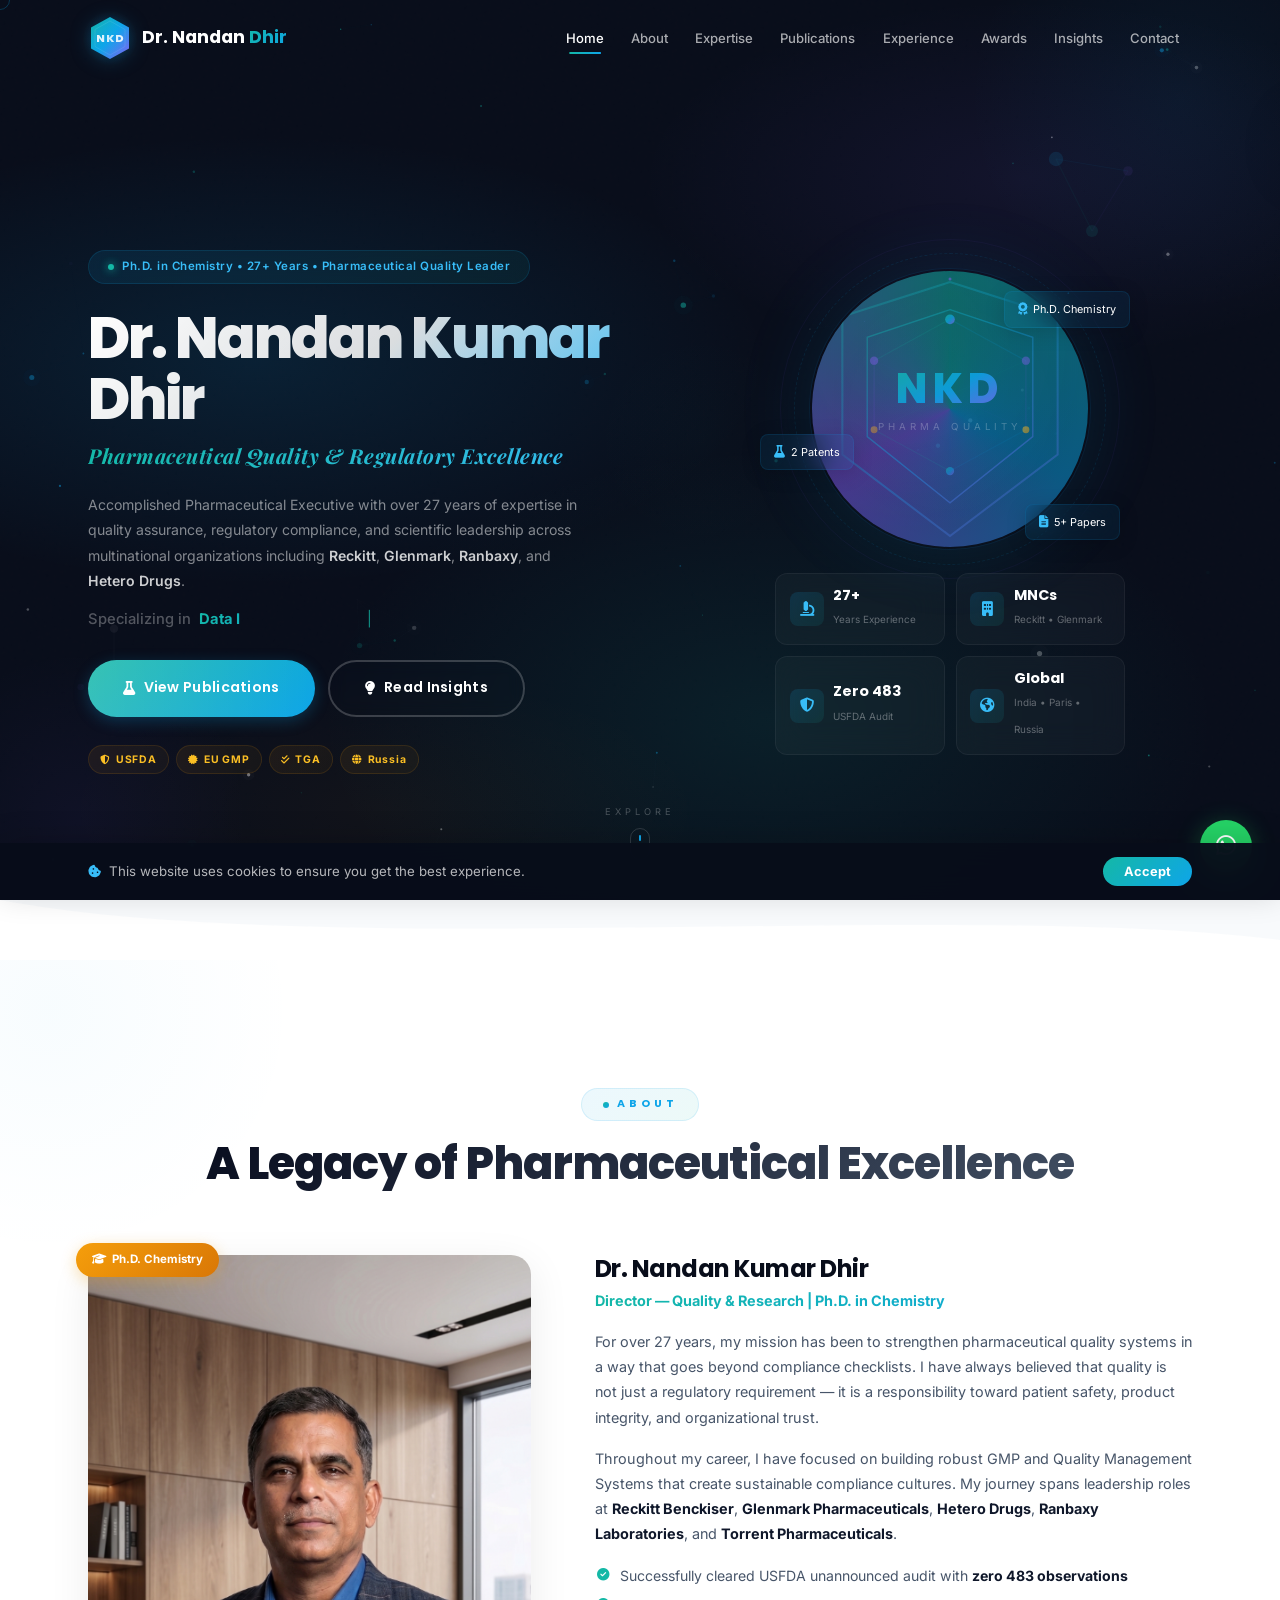
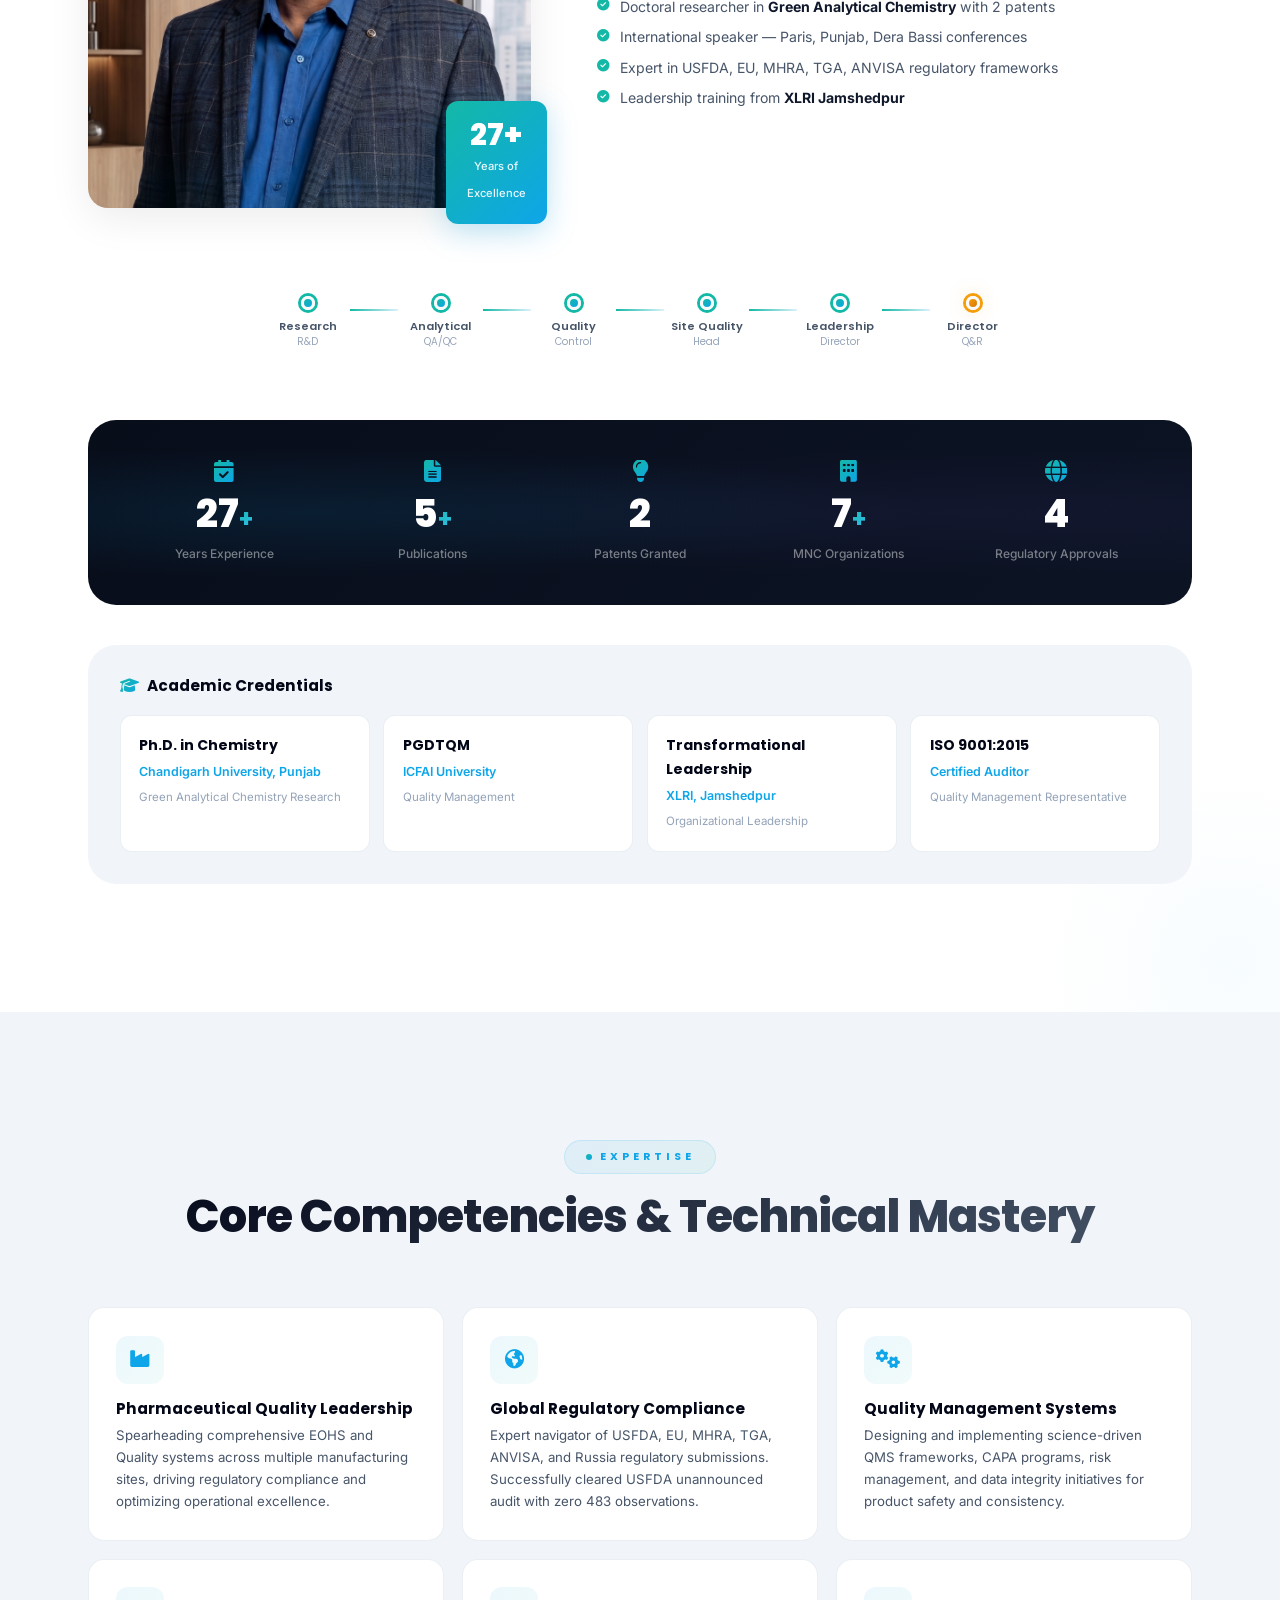
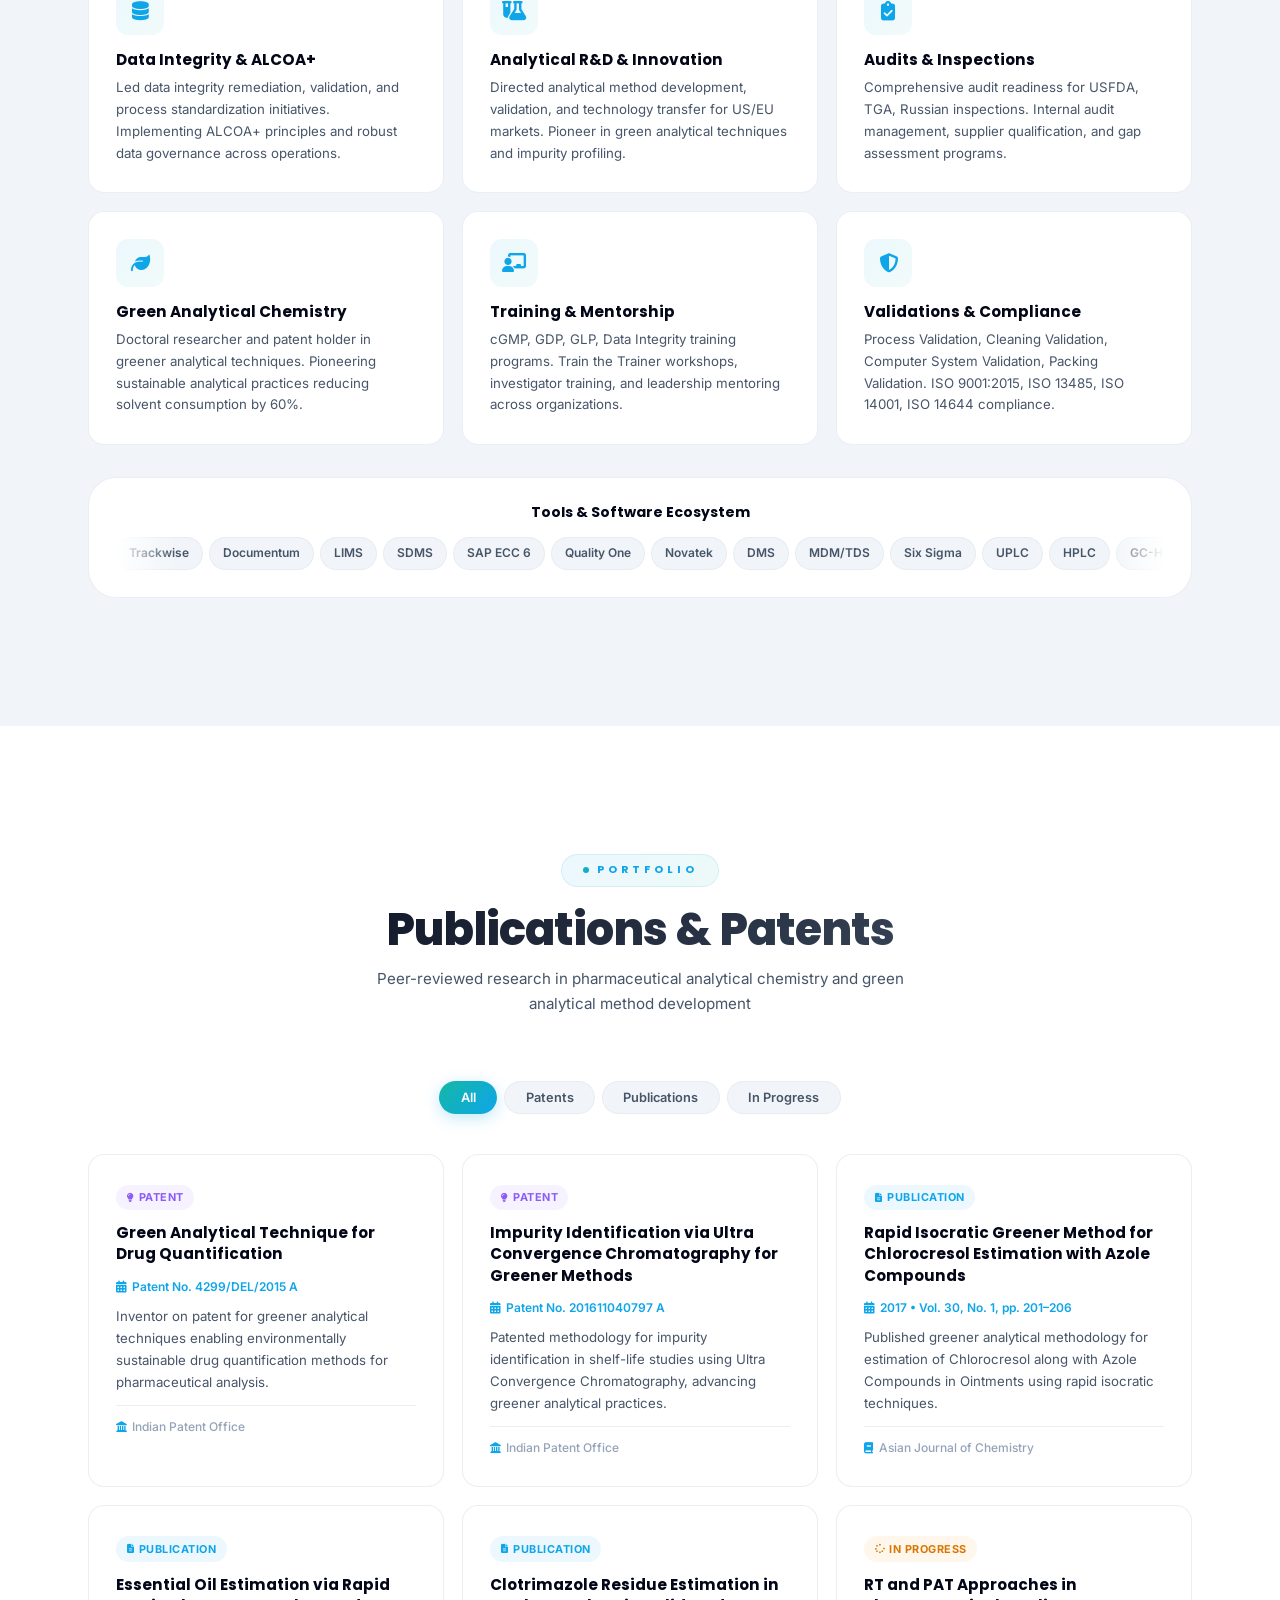
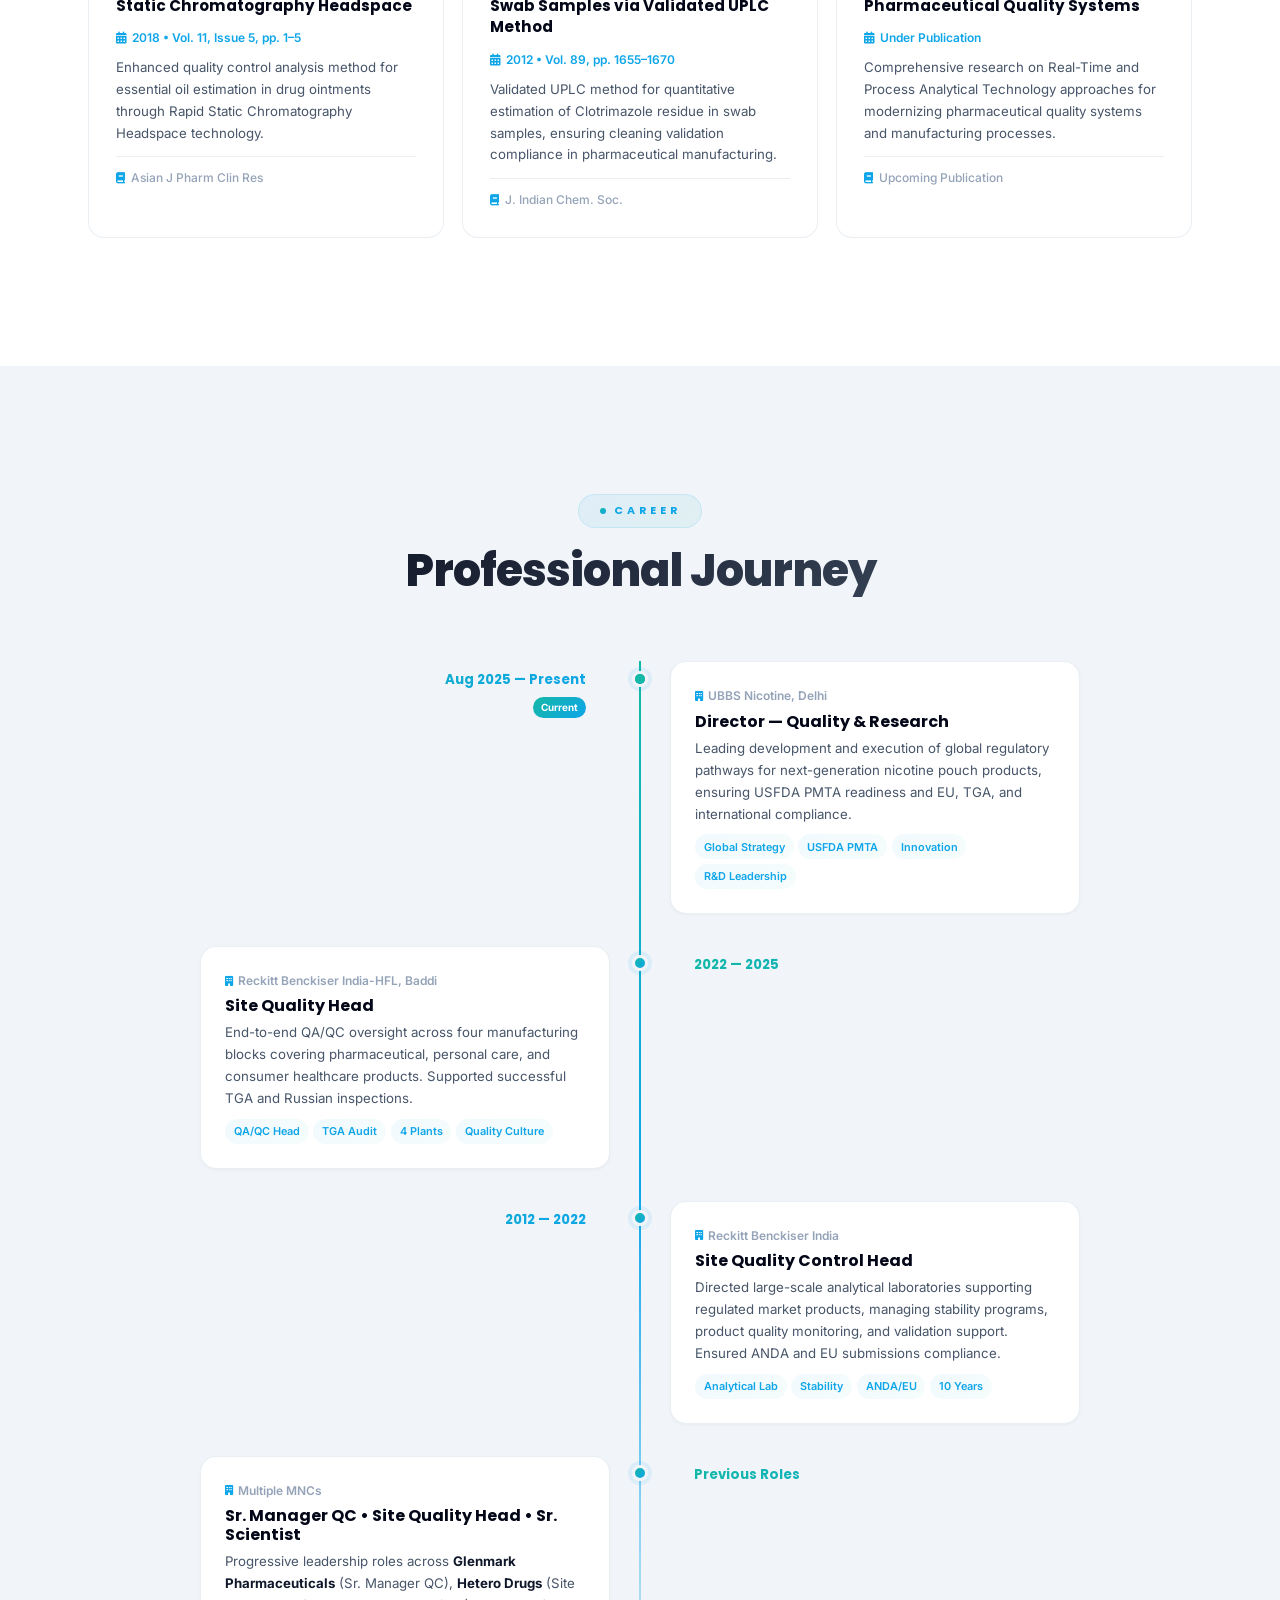
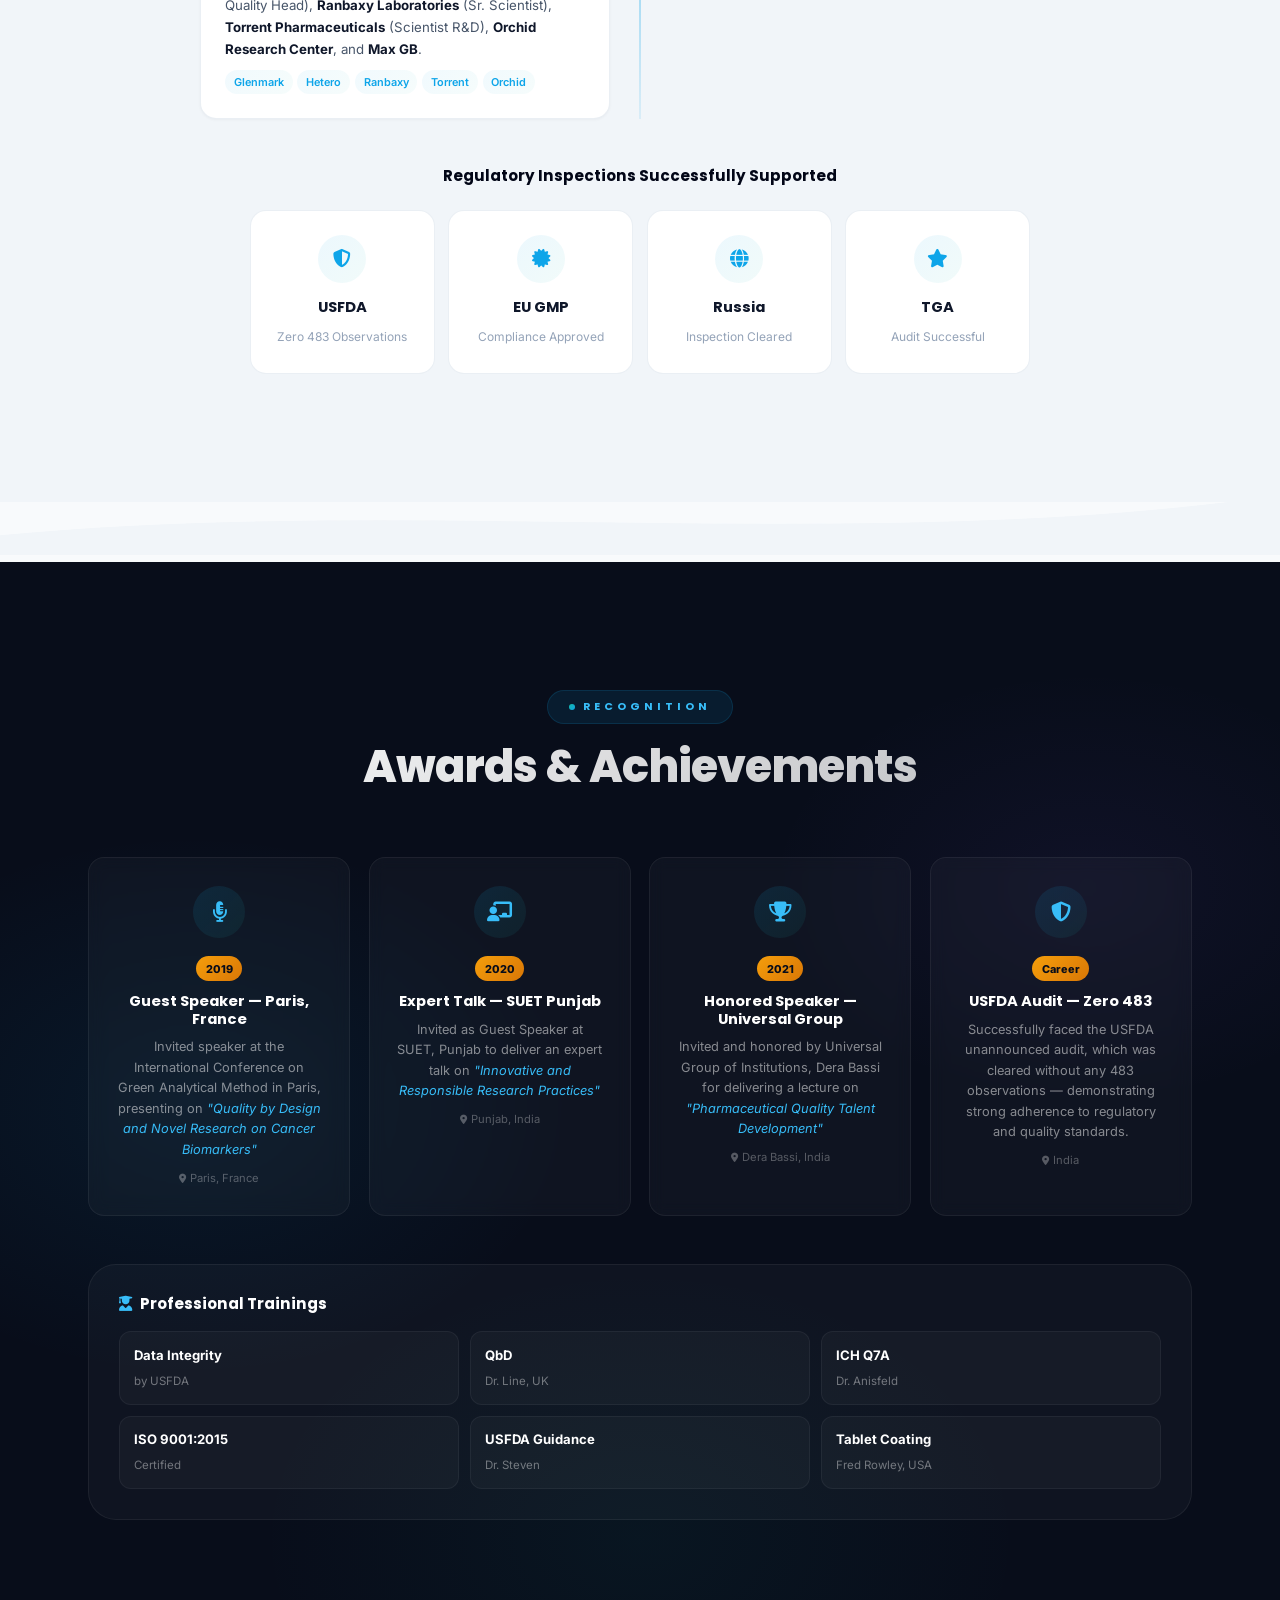
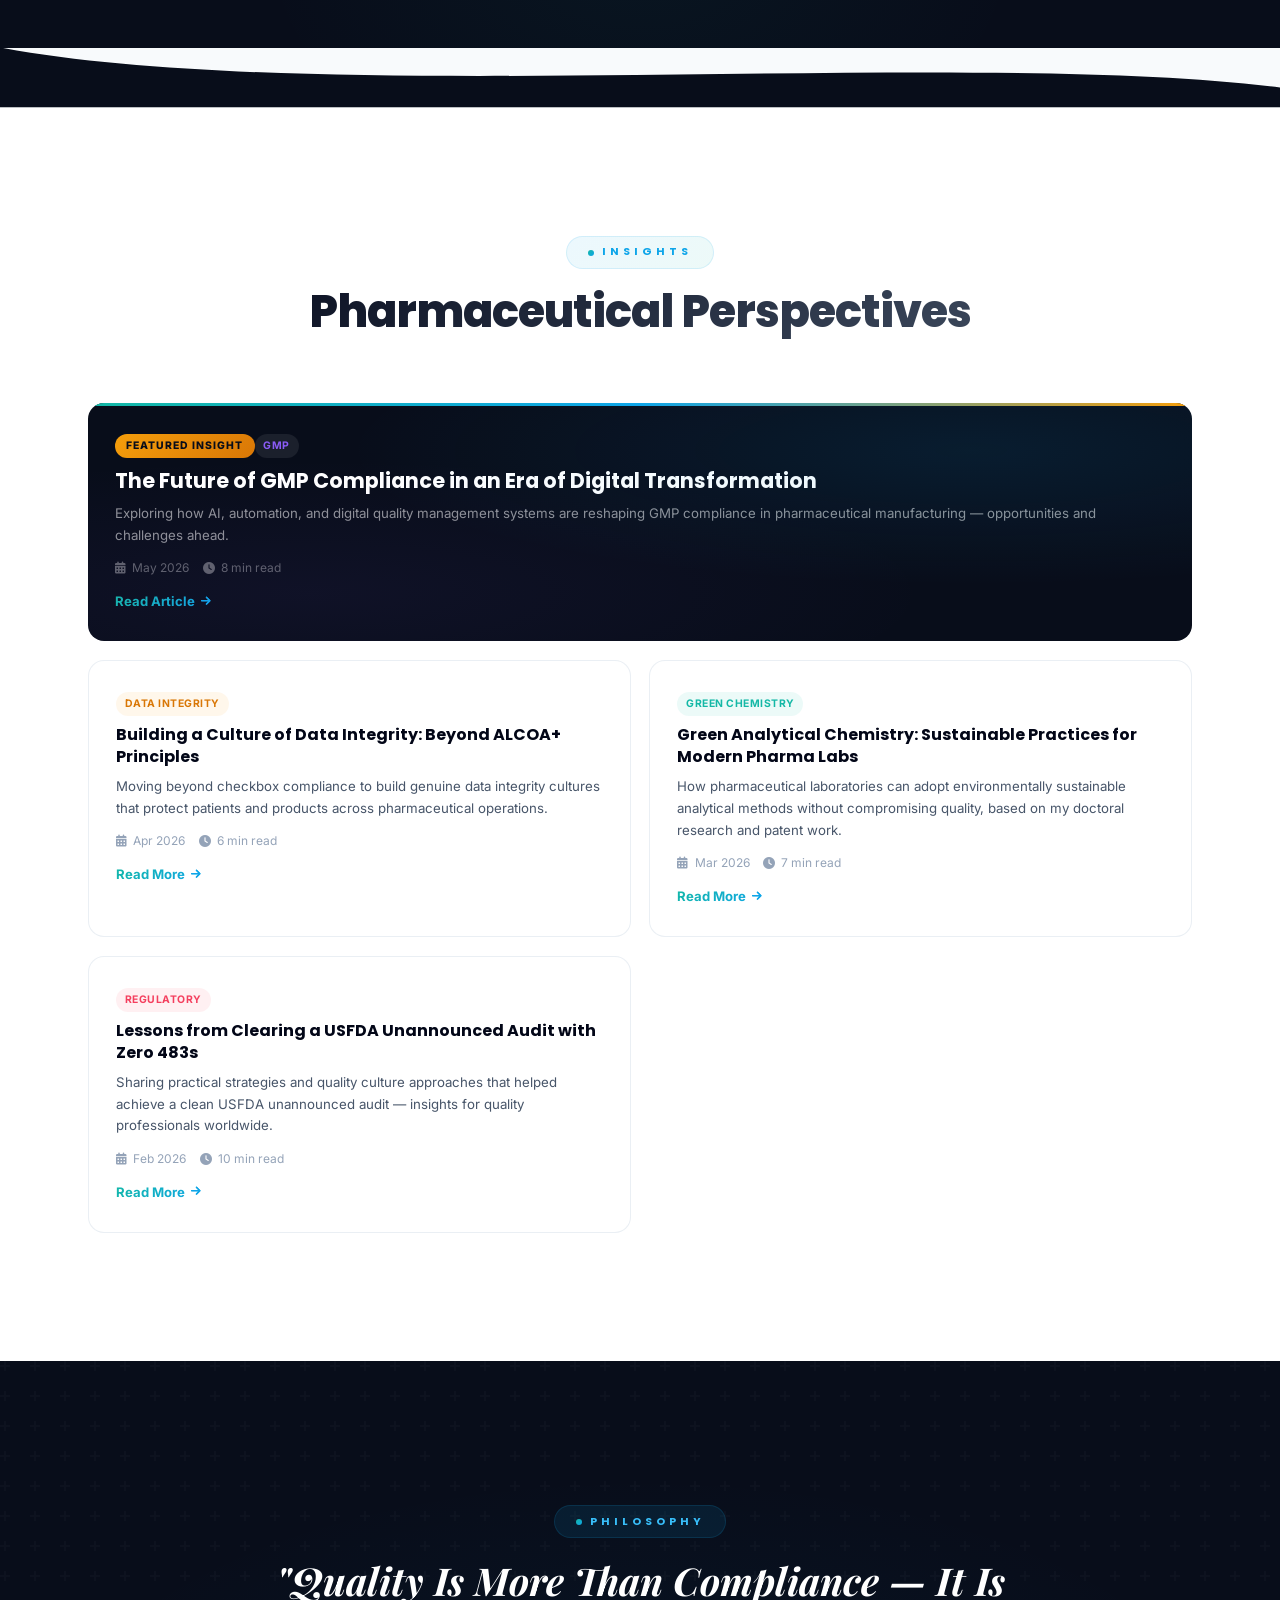
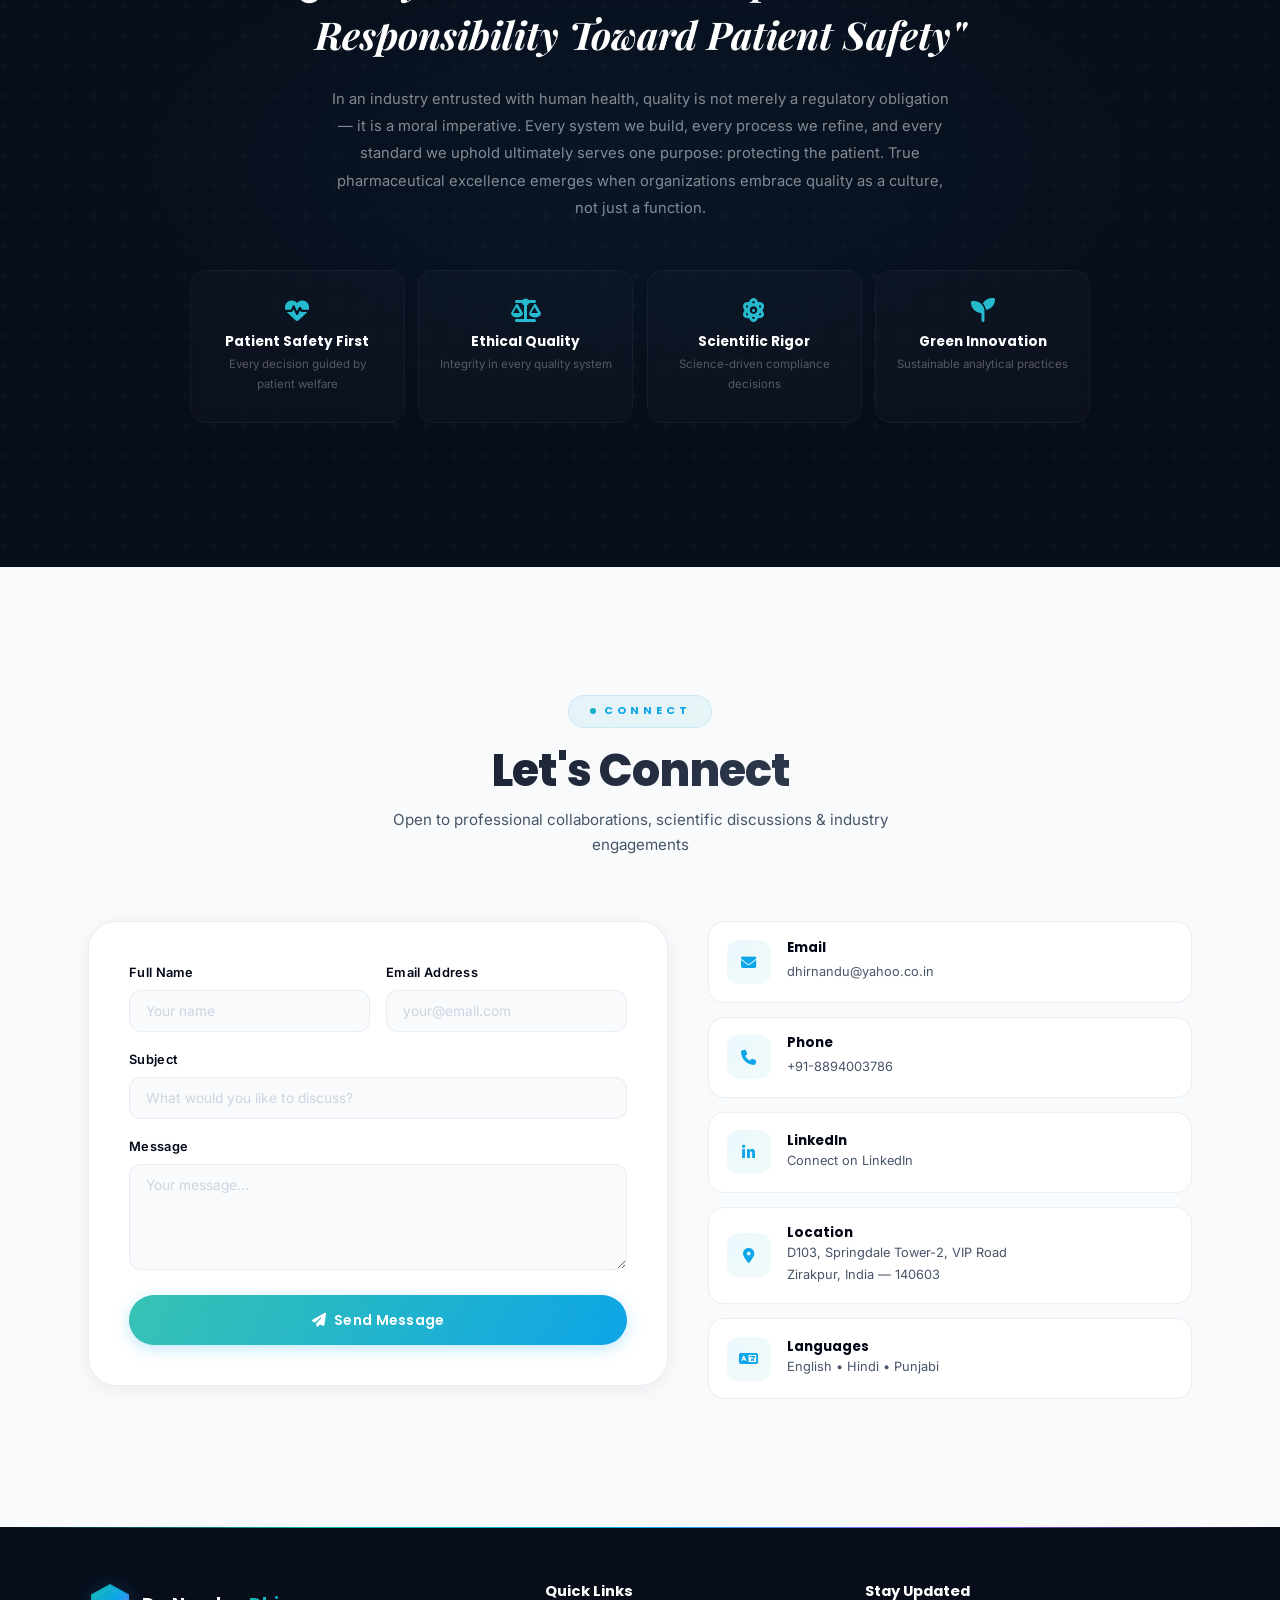
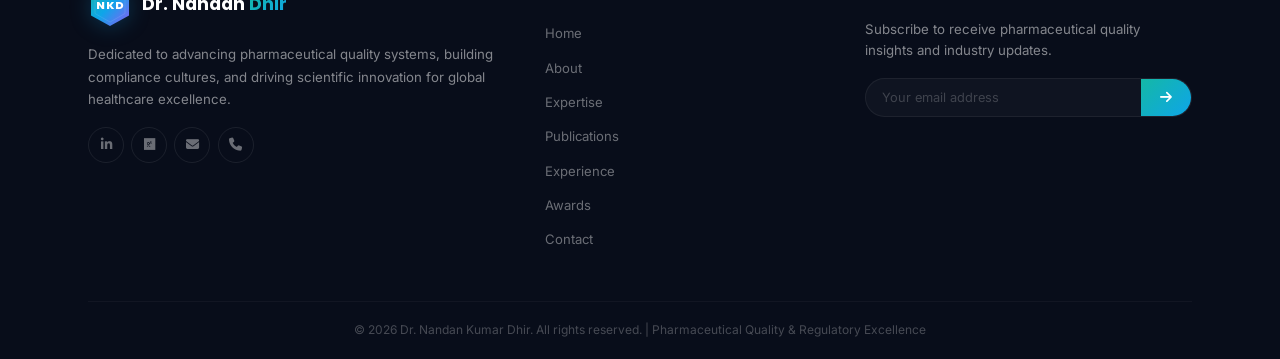
==== commit 676450ed: "Add files via upload" ====
--- a/index.html
+++ b/index.html
@@ -1,6 +1,15 @@
 <!DOCTYPE html>
 <html lang="en">
 <head>
+    <!-- Google tag (gtag.js) -->
+    <script async src="https://www.googletagmanager.com/gtag/js?id=G-CE9HKHH9NF"></script>
+    <script>
+      window.dataLayer = window.dataLayer || [];
+      function gtag(){dataLayer.push(arguments);}
+      gtag('js', new Date());
+      gtag('config', 'G-CE9HKHH9NF');
+    </script>
+
     <meta charset="UTF-8">
     <meta name="viewport" content="width=device-width, initial-scale=1.0">
     <meta name="description" content="Dr. Nandan Kumar Dhir — Pharmaceutical Quality & Regulatory Compliance Executive with 27+ years of expertise in GMP, QMS, Data Integrity, and scientific leadership across multinational organizations.">
@@ -474,7 +483,7 @@
                 <div class="contact-info animate-on-scroll" data-animation="fade-left">
                     <div class="contact-card"><div class="contact-icon"><i class="fas fa-envelope"></i></div><div><h4>Email</h4><a href="mailto:dhirnandu@yahoo.co.in">dhirnandu@yahoo.co.in</a></div></div>
                     <div class="contact-card"><div class="contact-icon"><i class="fas fa-phone"></i></div><div><h4>Phone</h4><a href="tel:+918894003786">+91-8894003786</a></div></div>
-                    <div class="contact-card"><div class="contact-icon"><i class="fab fa-linkedin-in"></i></div><div><h4>LinkedIn</h4><p>Connect on LinkedIn</p></div></div>
+                    <a href="https://www.linkedin.com/in/nandan-dhir-phd-11148761/" target="_blank" rel="noopener" class="contact-card"><div class="contact-icon"><i class="fab fa-linkedin-in"></i></div><div><h4>LinkedIn</h4><p>Connect on LinkedIn</p></div></a>
                     <div class="contact-card"><div class="contact-icon"><i class="fas fa-location-dot"></i></div><div><h4>Location</h4><p>D103, Springdale Tower-2, VIP Road<br>Zirakpur, India — 140603</p></div></div>
                     <div class="contact-card"><div class="contact-icon"><i class="fas fa-language"></i></div><div><h4>Languages</h4><p>English &bull; Hindi &bull; Punjabi</p></div></div>
                 </div>
@@ -493,7 +502,7 @@
                     </a>
                     <p>Dedicated to advancing pharmaceutical quality systems, building compliance cultures, and driving scientific innovation for global healthcare excellence.</p>
                     <div class="footer-social">
-                        <a href="#" aria-label="LinkedIn"><i class="fab fa-linkedin-in"></i></a>
+                        <a href="https://www.linkedin.com/in/nandan-dhir-phd-11148761/" target="_blank" rel="noopener" aria-label="LinkedIn"><i class="fab fa-linkedin-in"></i></a>
                         <a href="#" aria-label="ResearchGate"><i class="fab fa-researchgate"></i></a>
                         <a href="mailto:dhirnandu@yahoo.co.in" aria-label="Email"><i class="fas fa-envelope"></i></a>
                         <a href="tel:+918894003786" aria-label="Phone"><i class="fas fa-phone"></i></a>
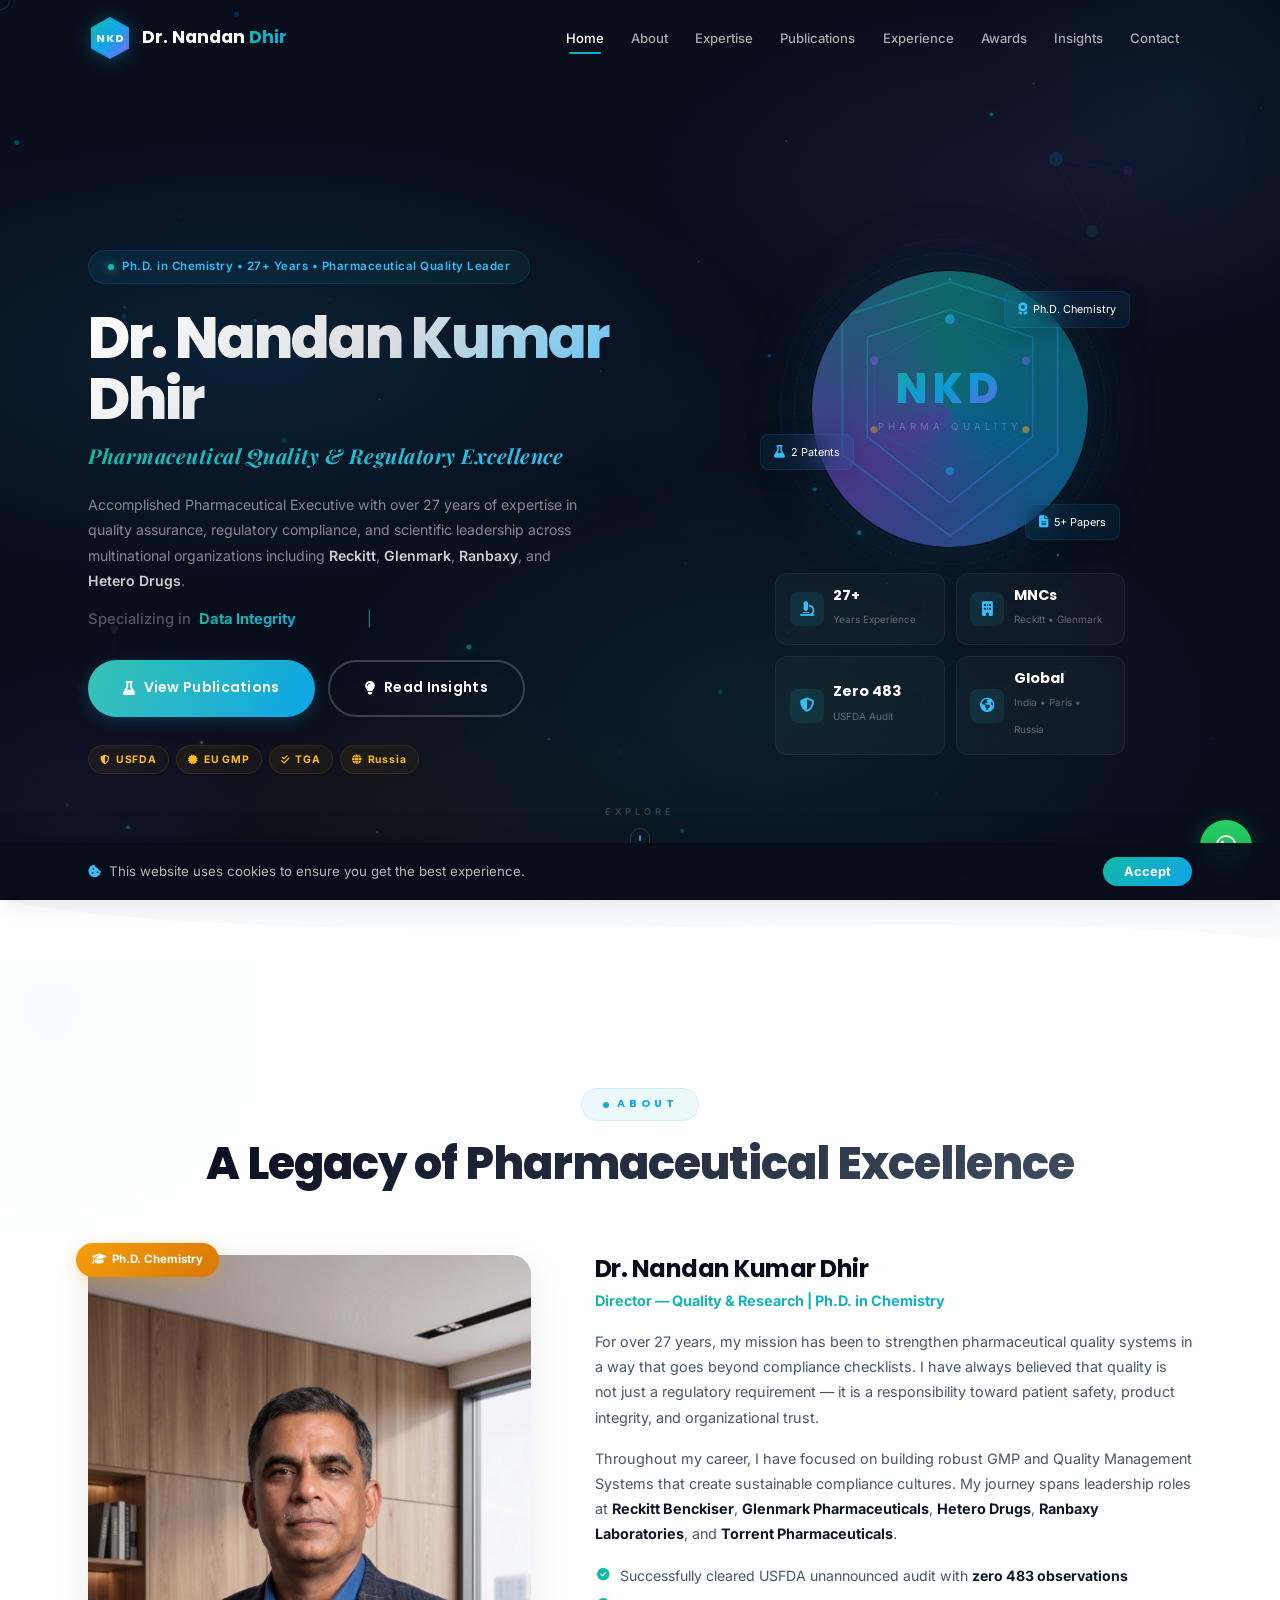
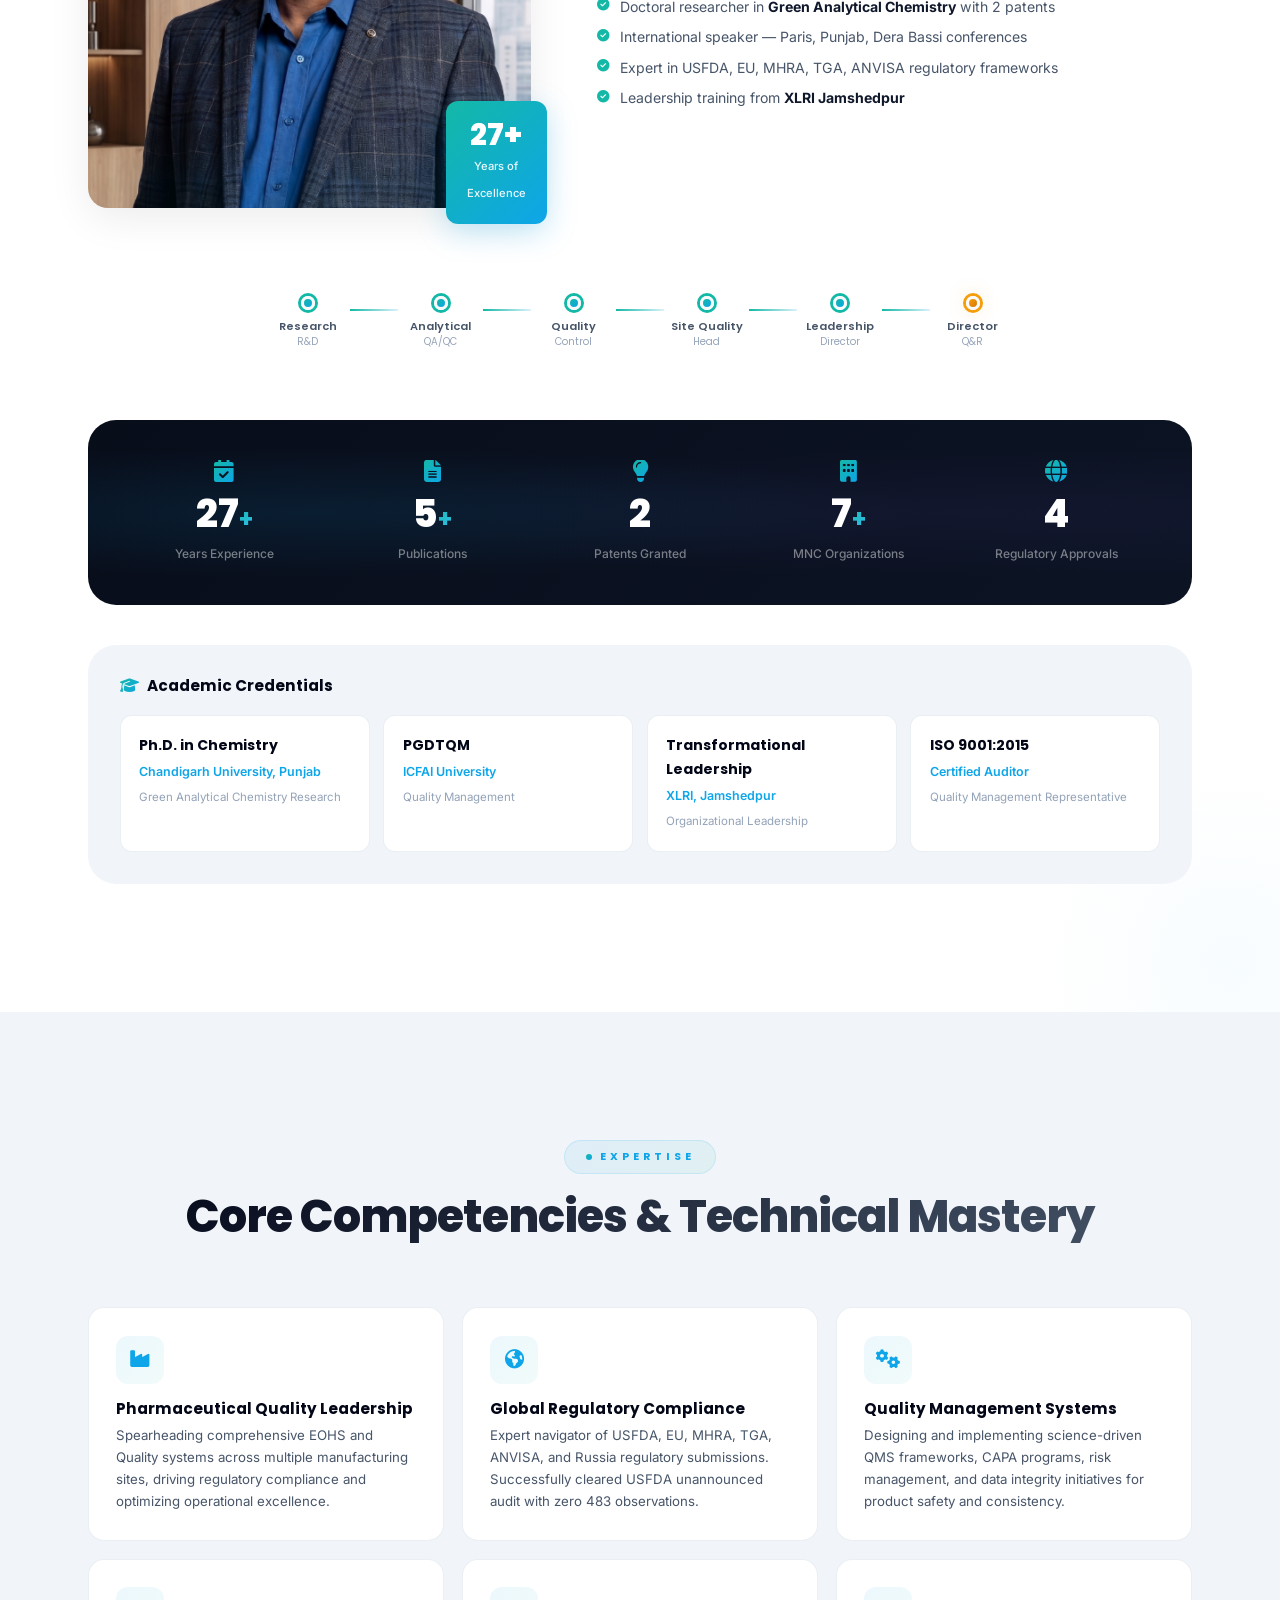
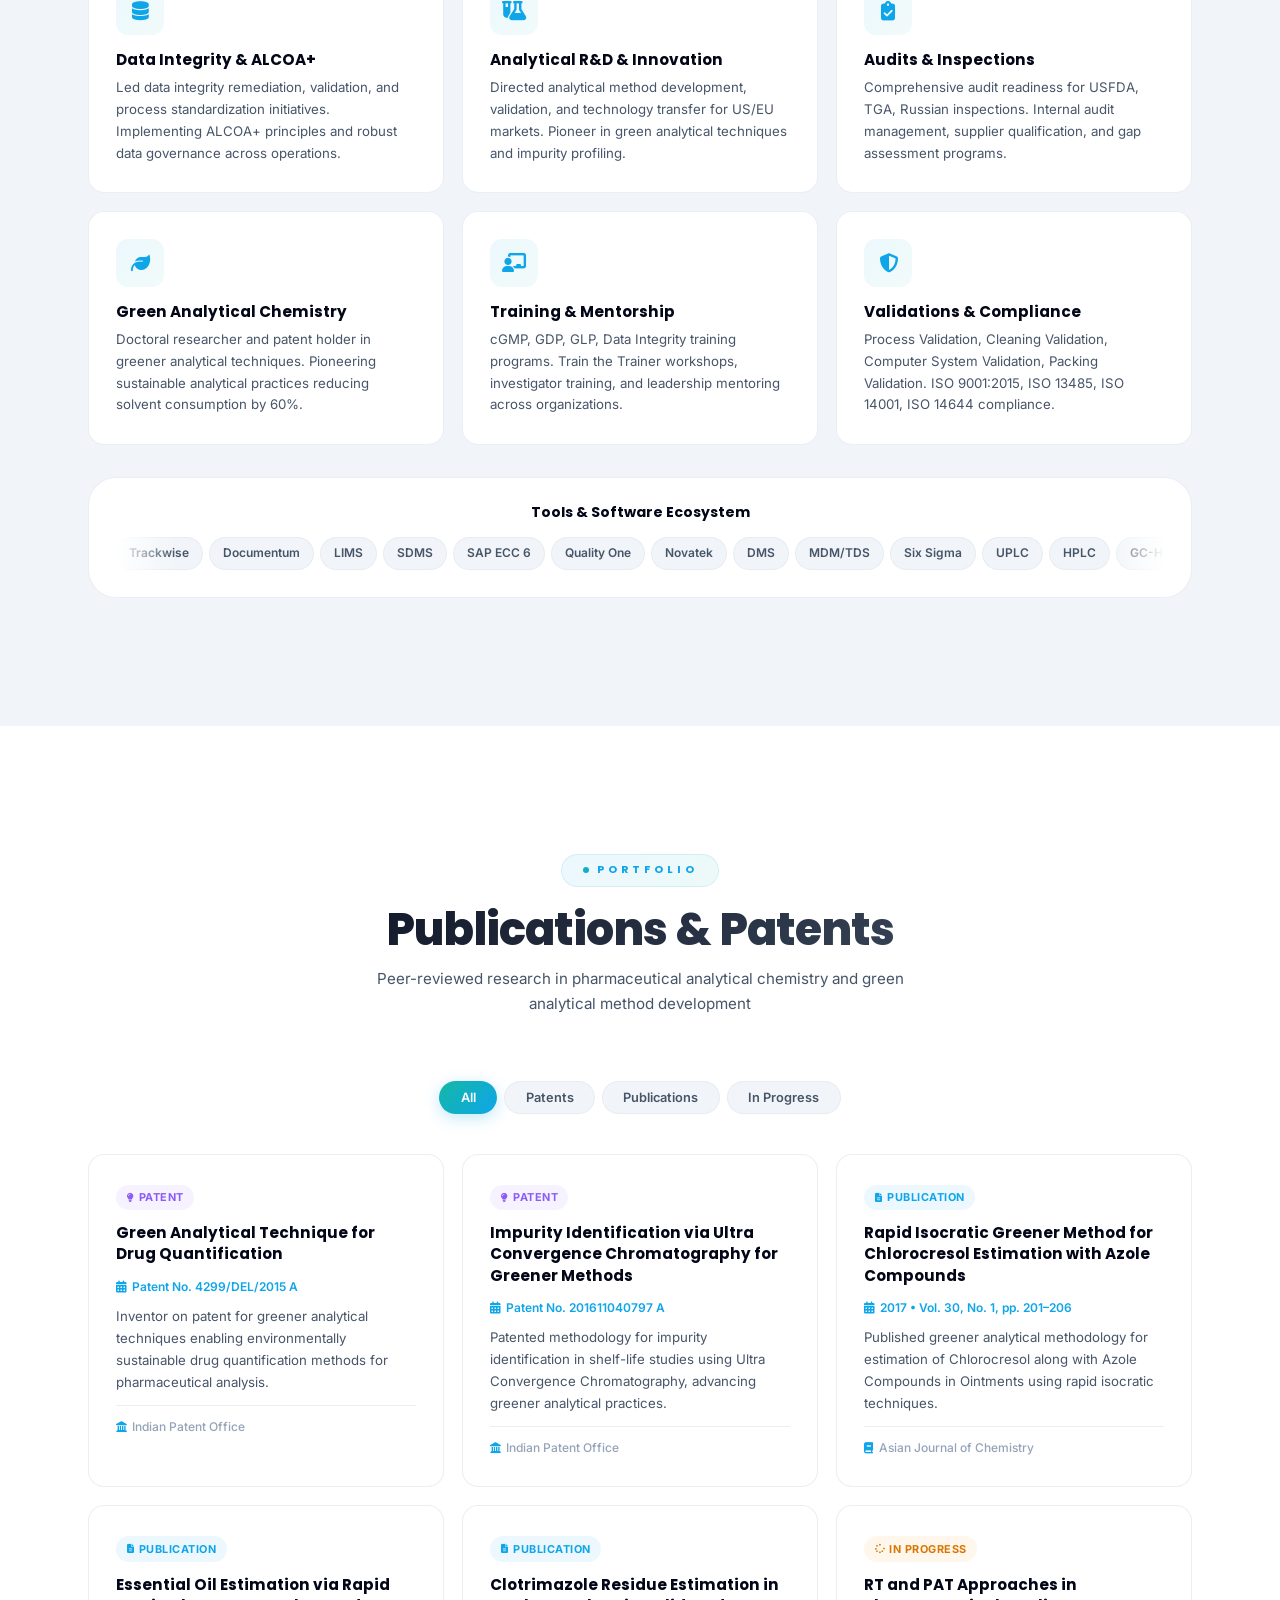
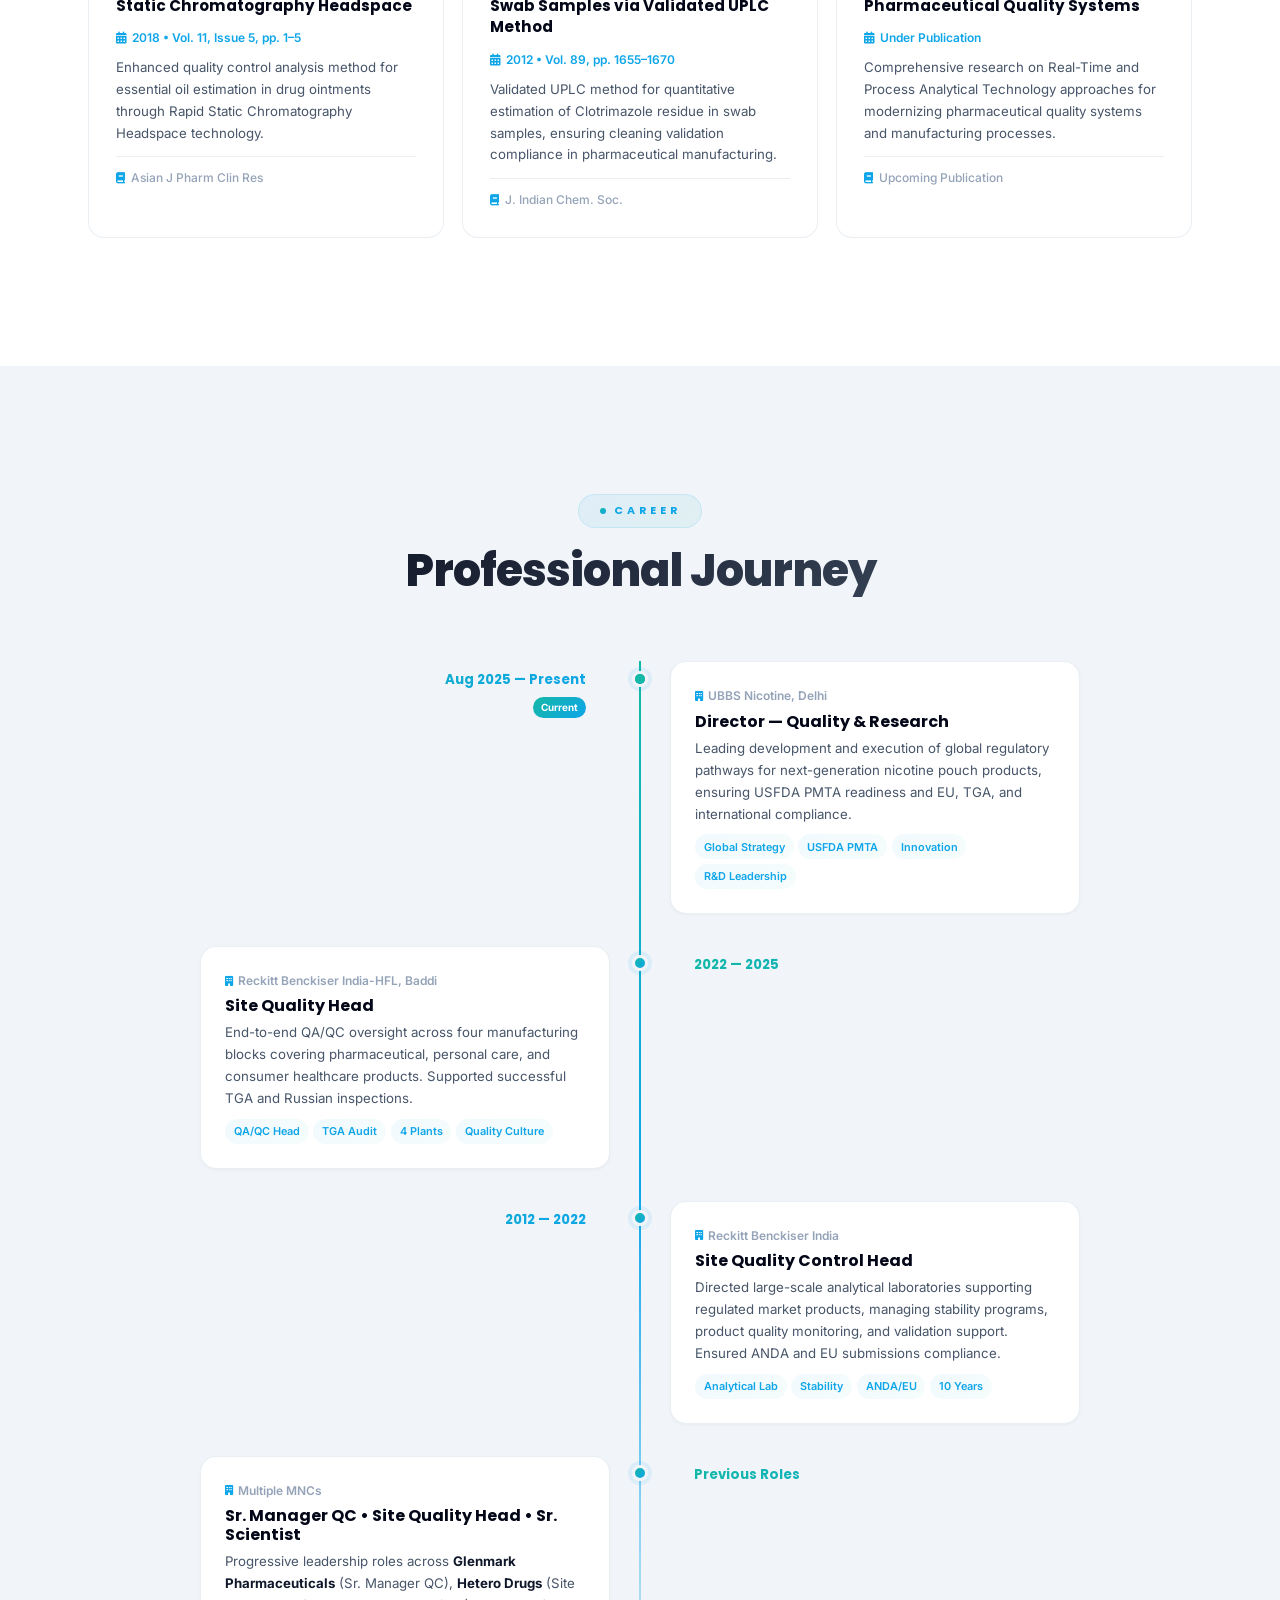
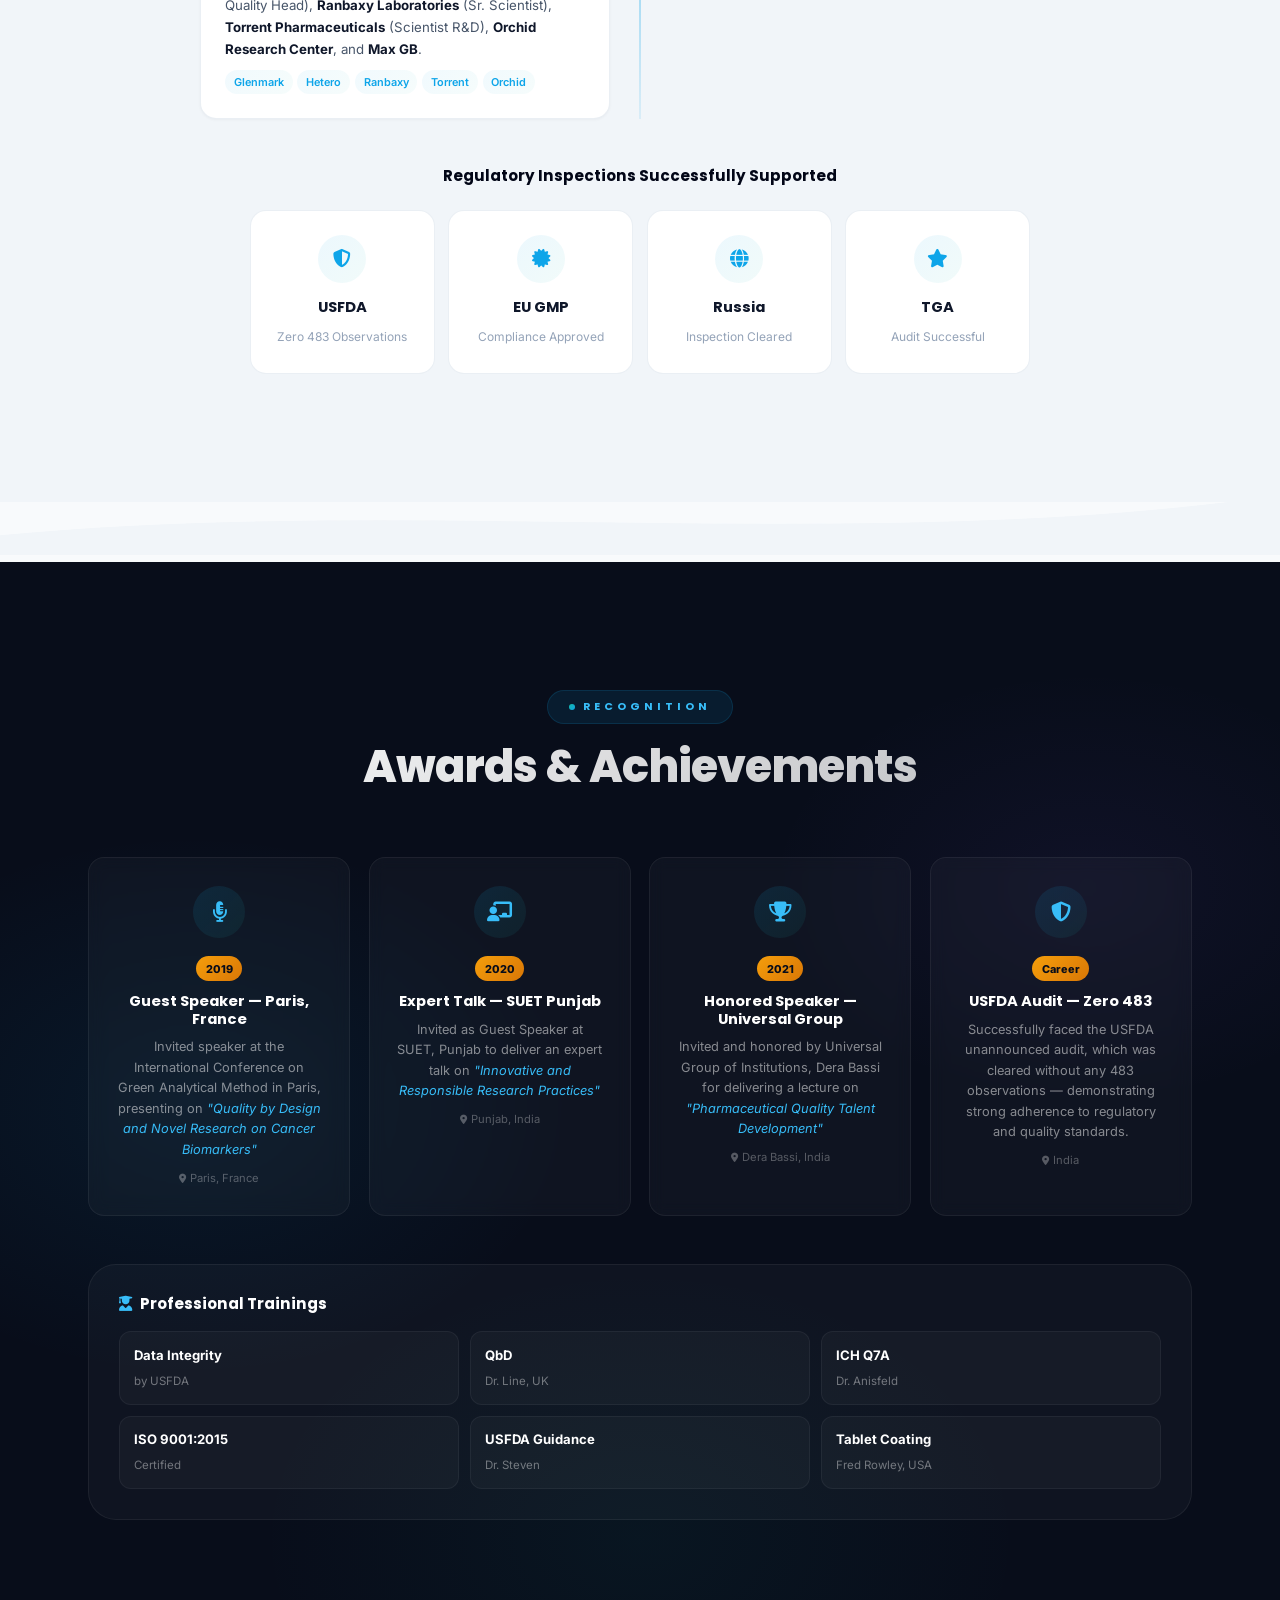
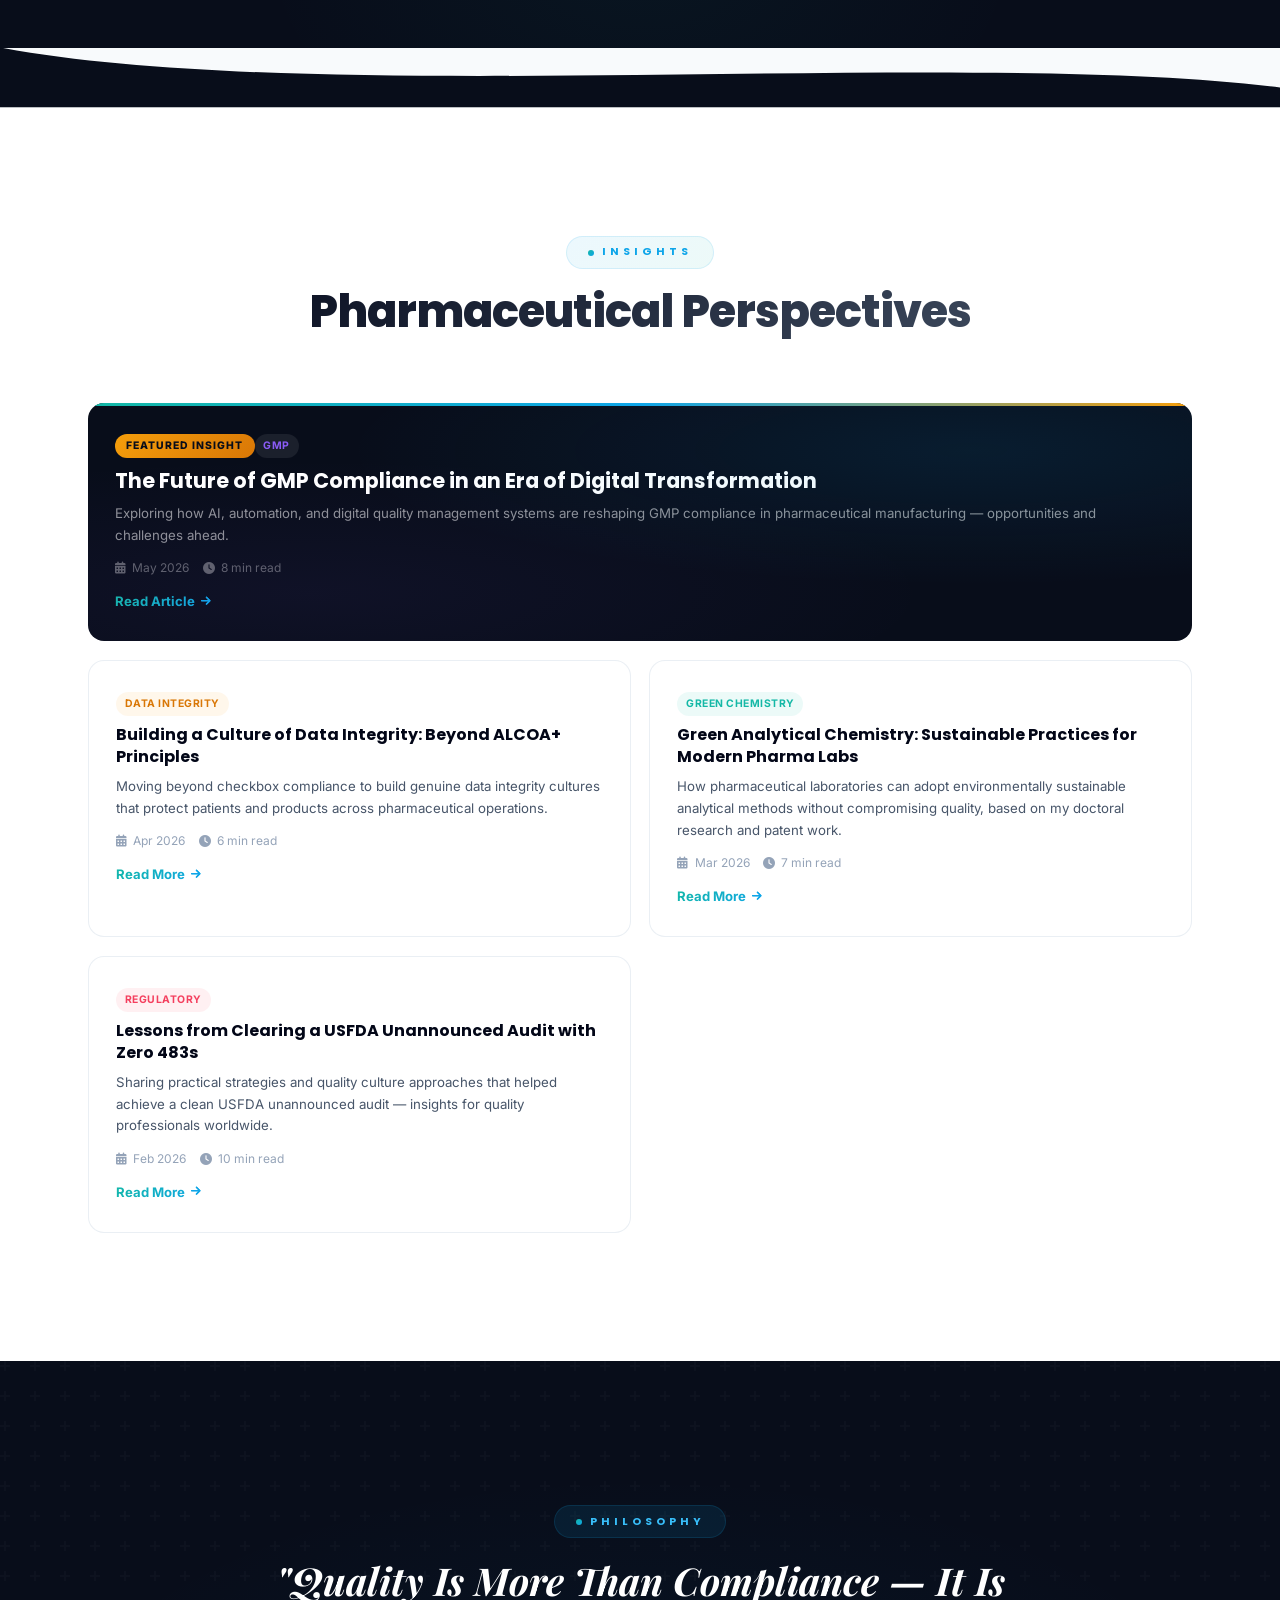
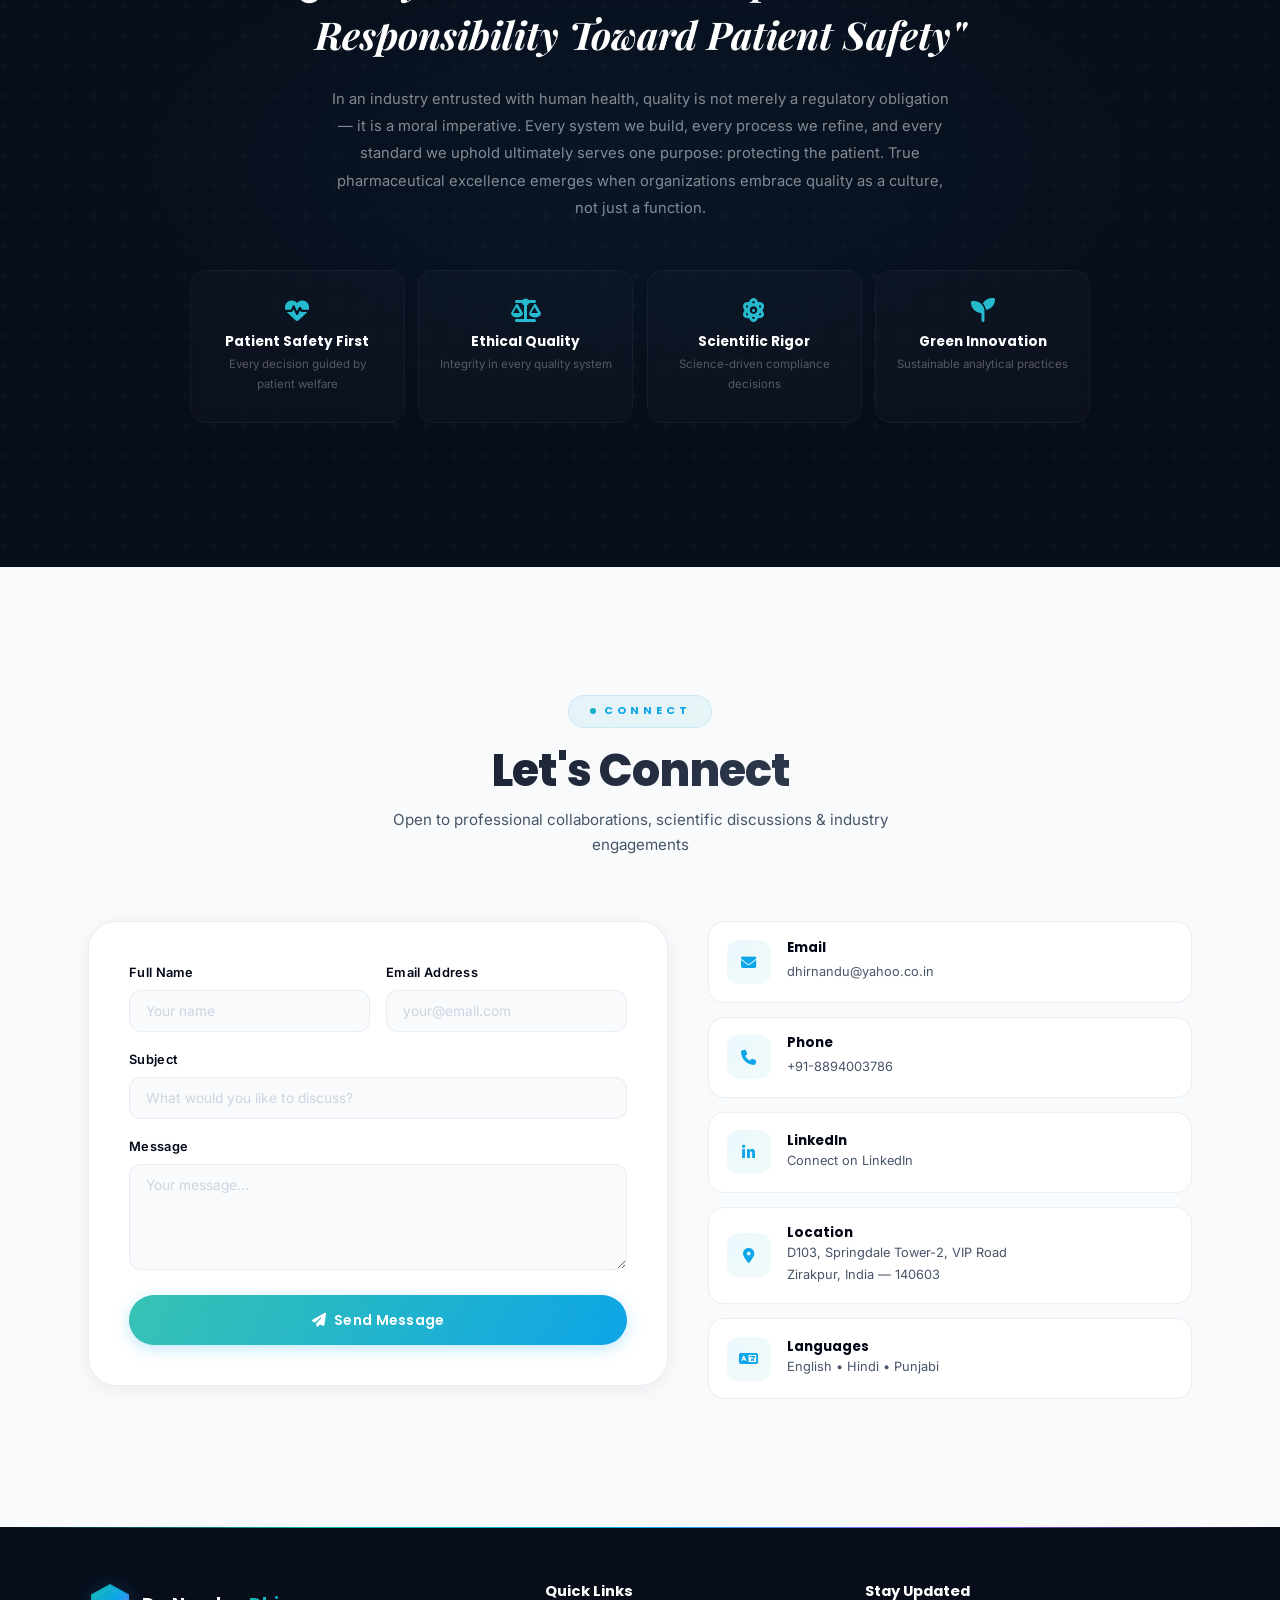
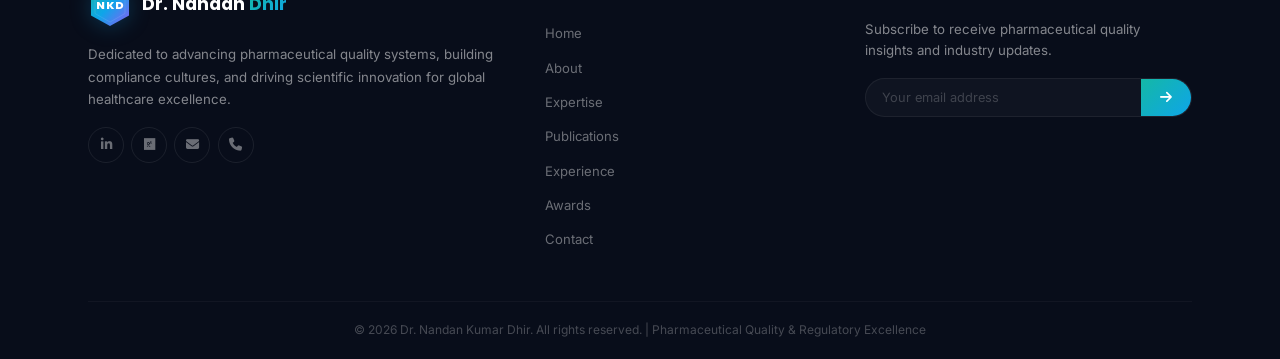
==== commit f2d9982e: "Add files via upload" ====
--- a/index.html
+++ b/index.html
@@ -21,6 +21,7 @@
     <meta property="og:type" content="website">
     <meta name="twitter:card" content="summary_large_image">
     <meta name="theme-color" content="#080d1a">
+    <link rel="icon" type="image/svg+xml" href="favicon.svg">
     <title>Dr. Nandan Kumar Dhir | Pharmaceutical Quality & Regulatory Compliance Leader</title>
 
     <!-- Google Fonts -->
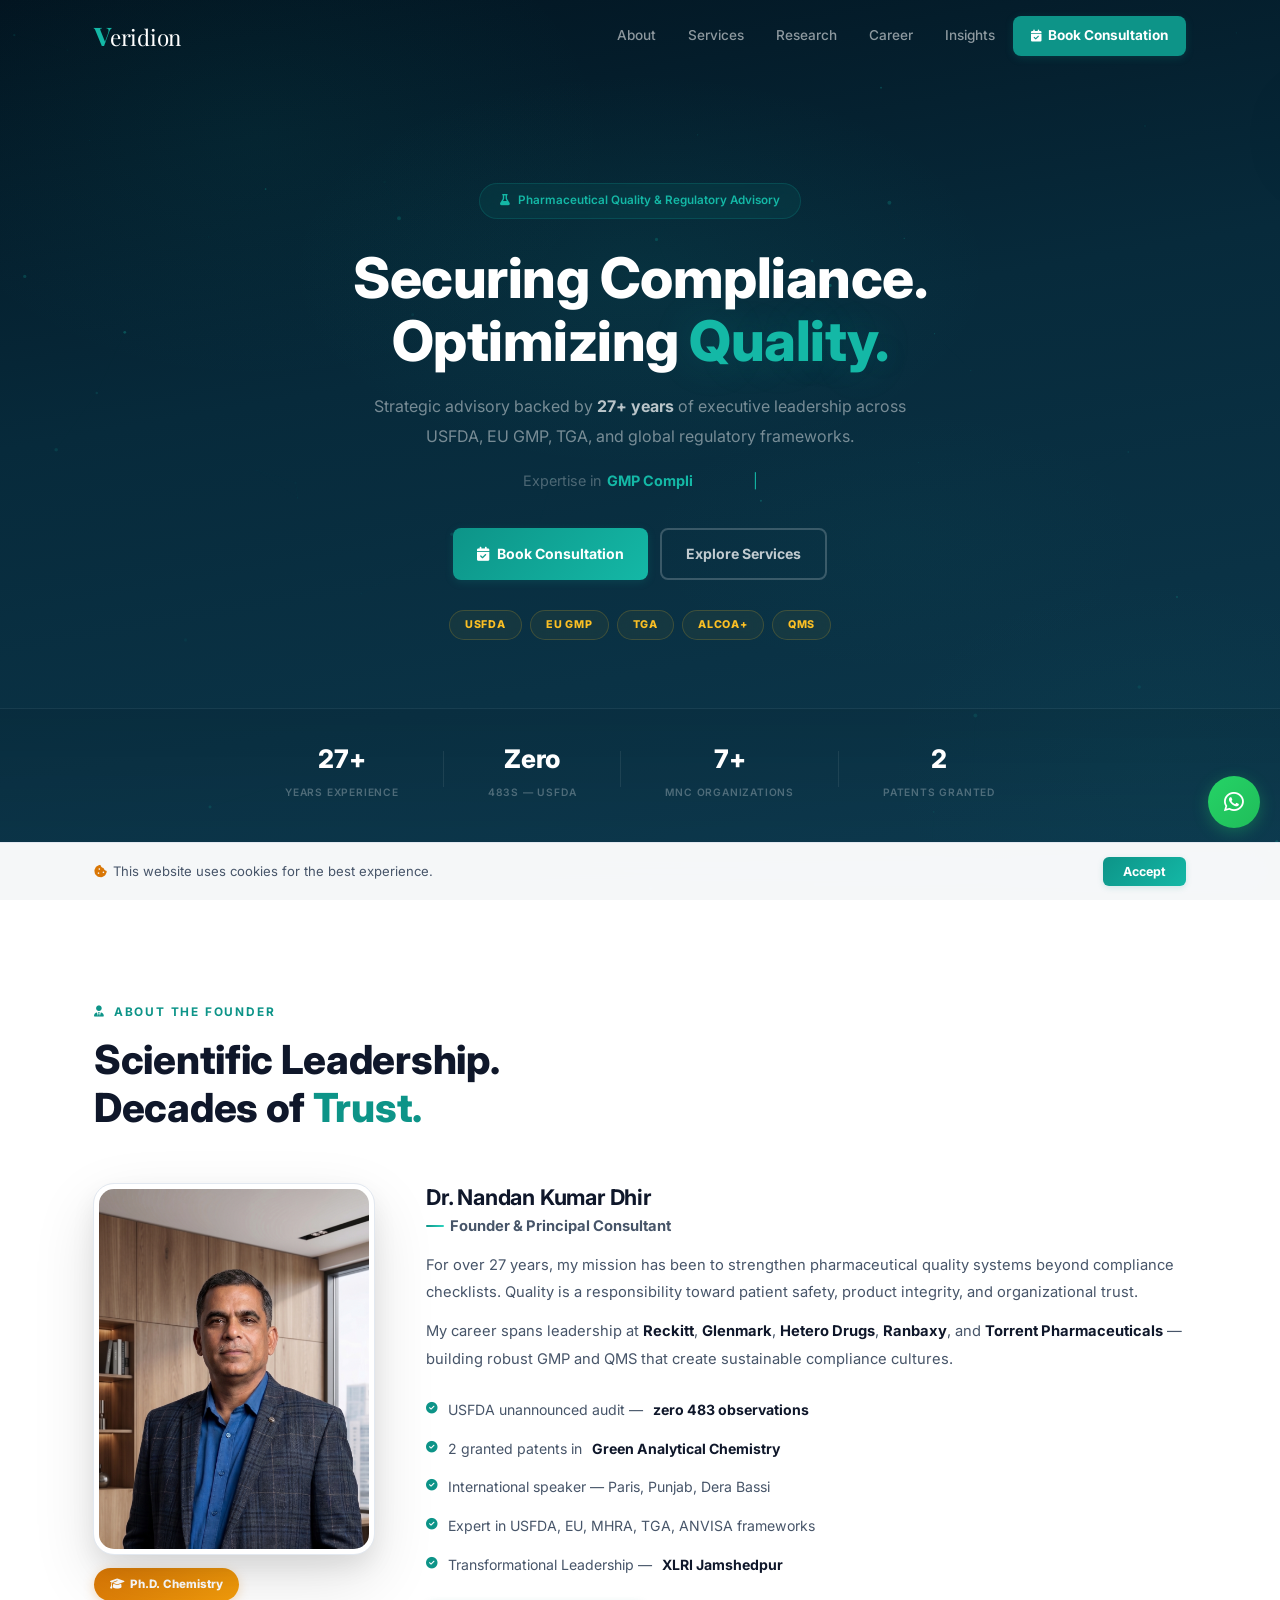
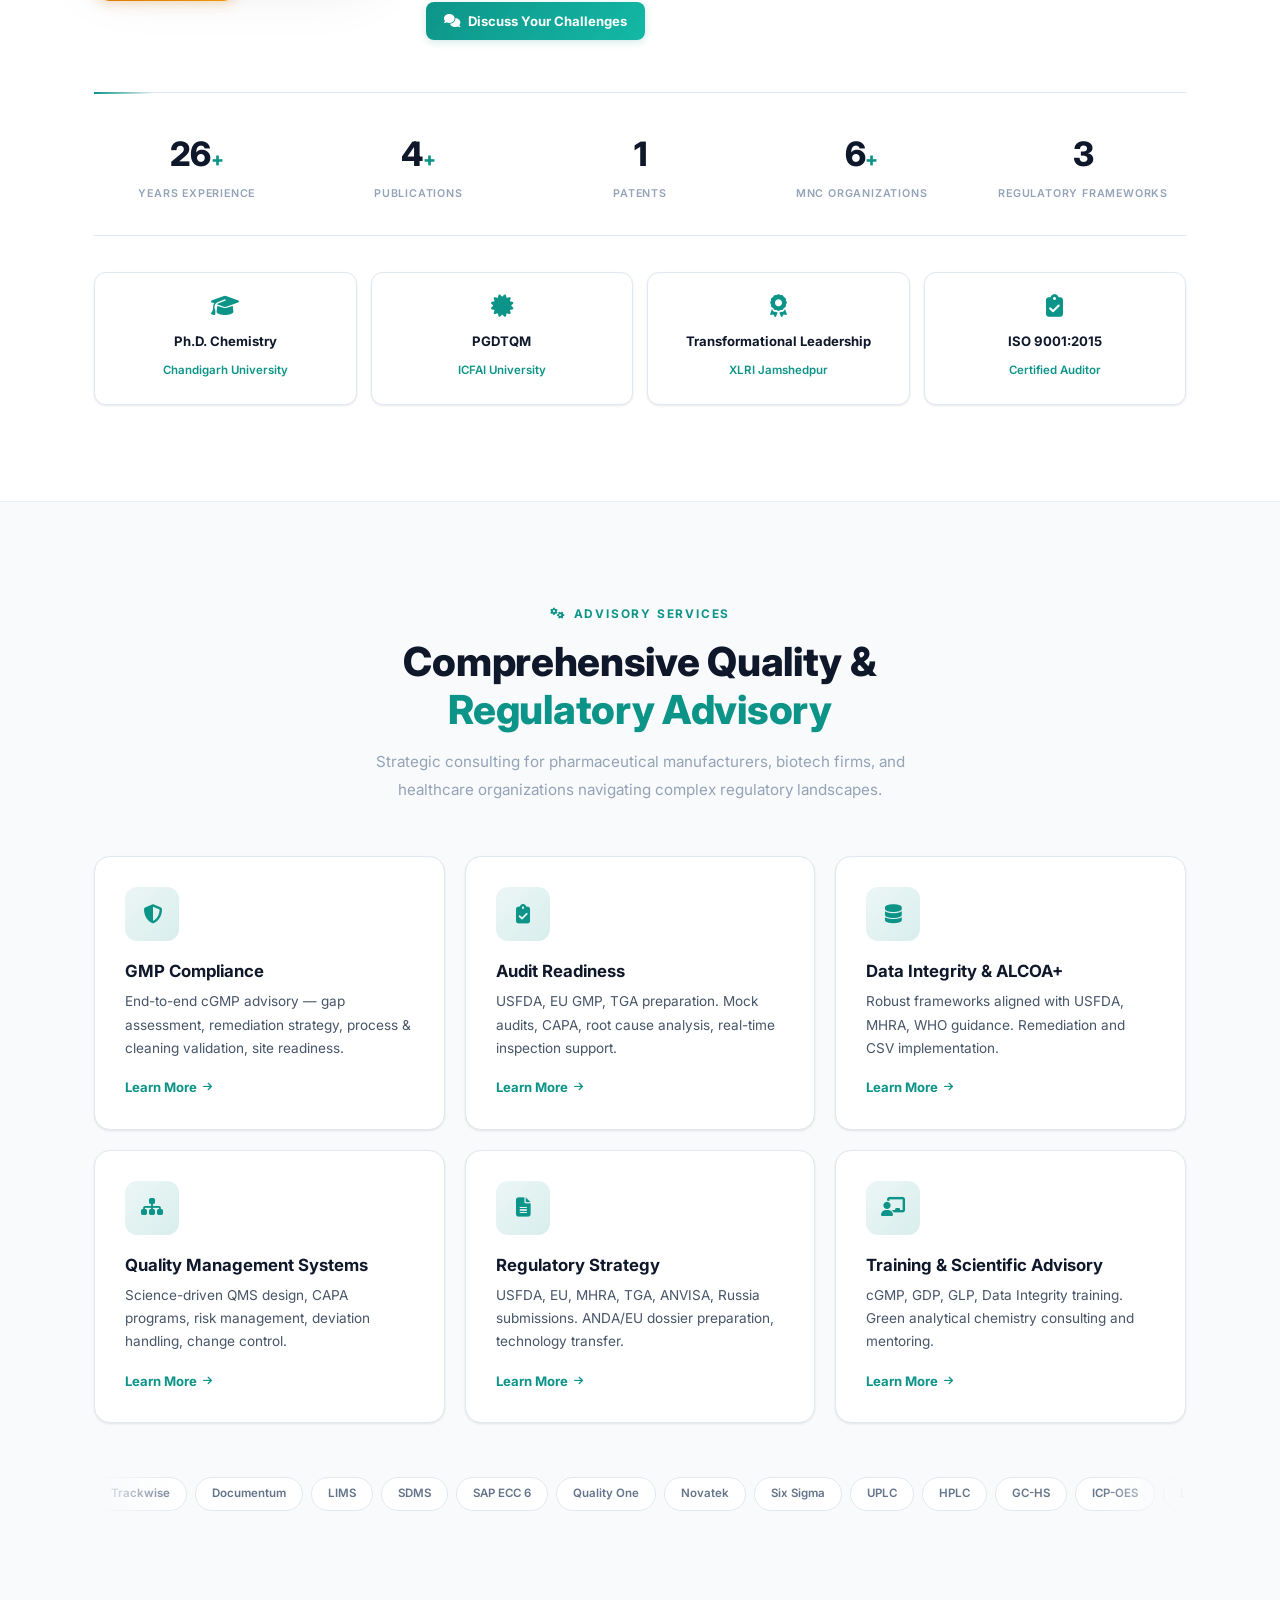
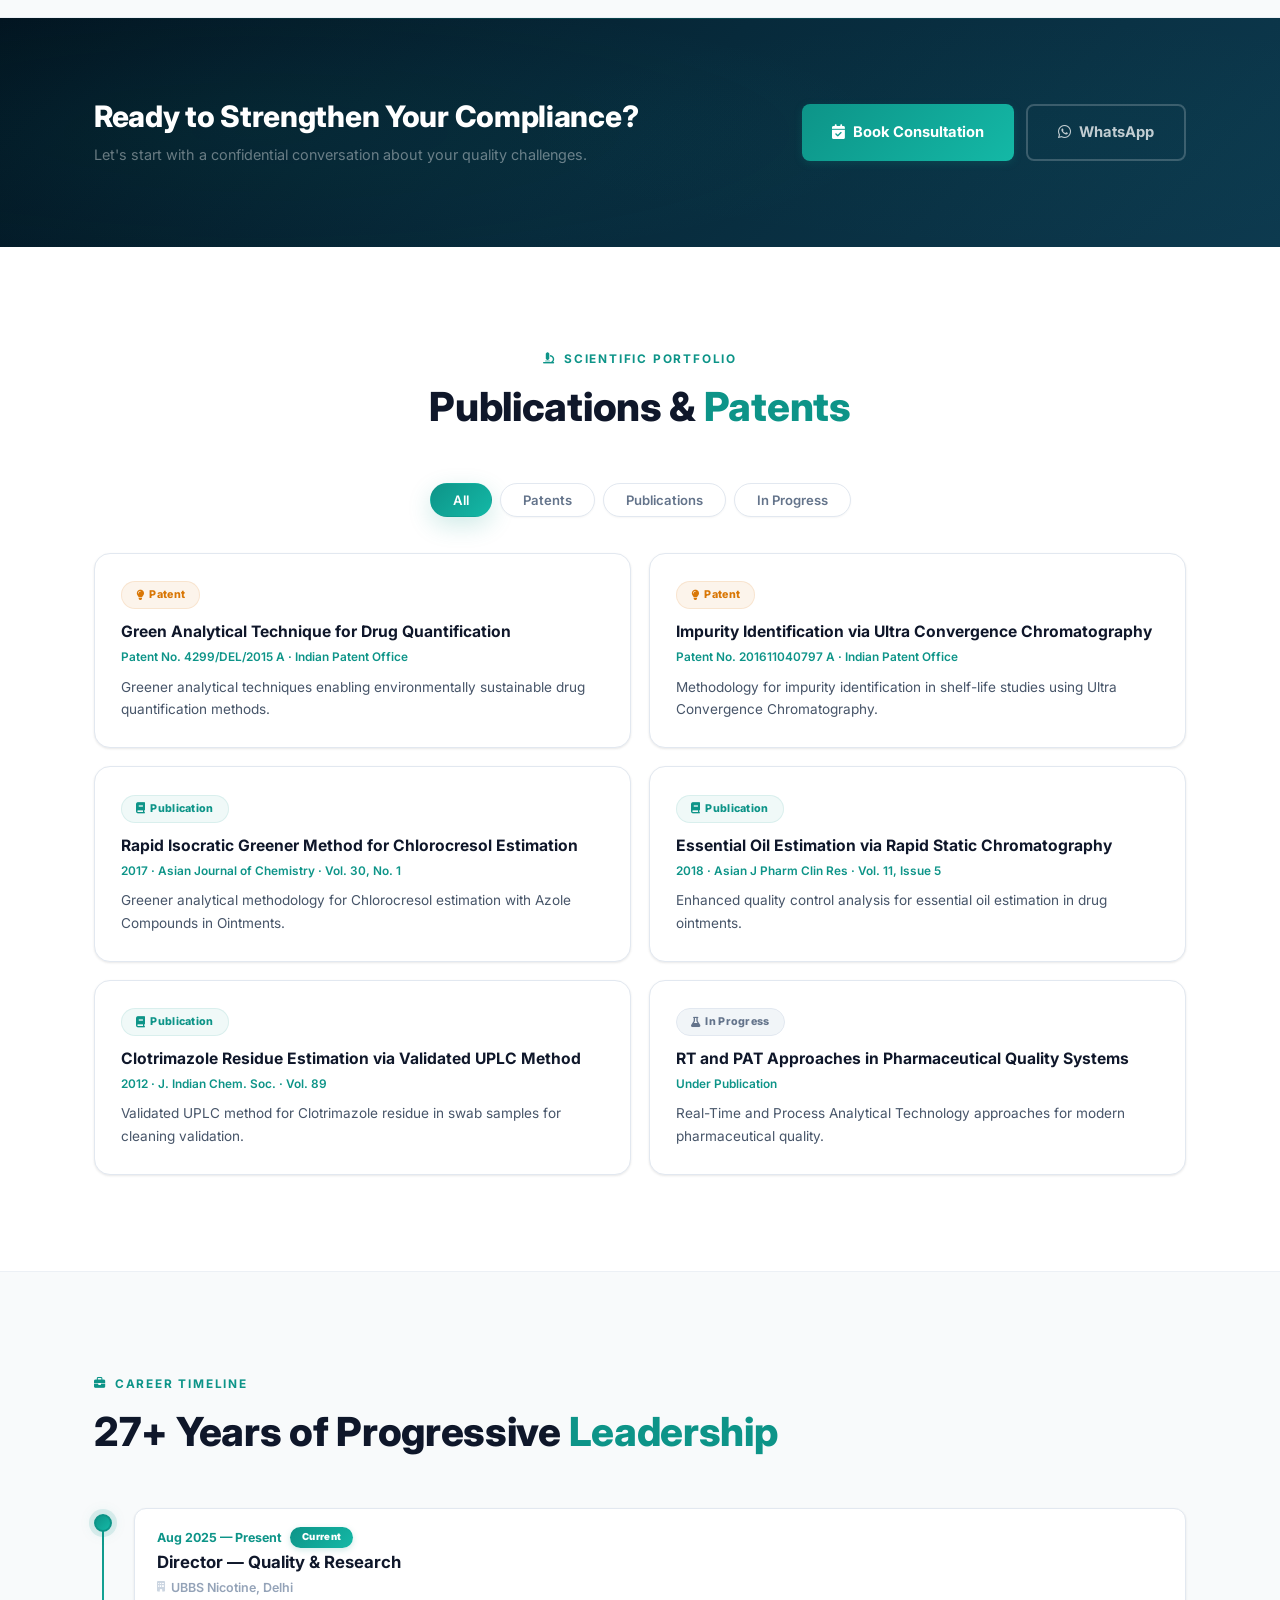
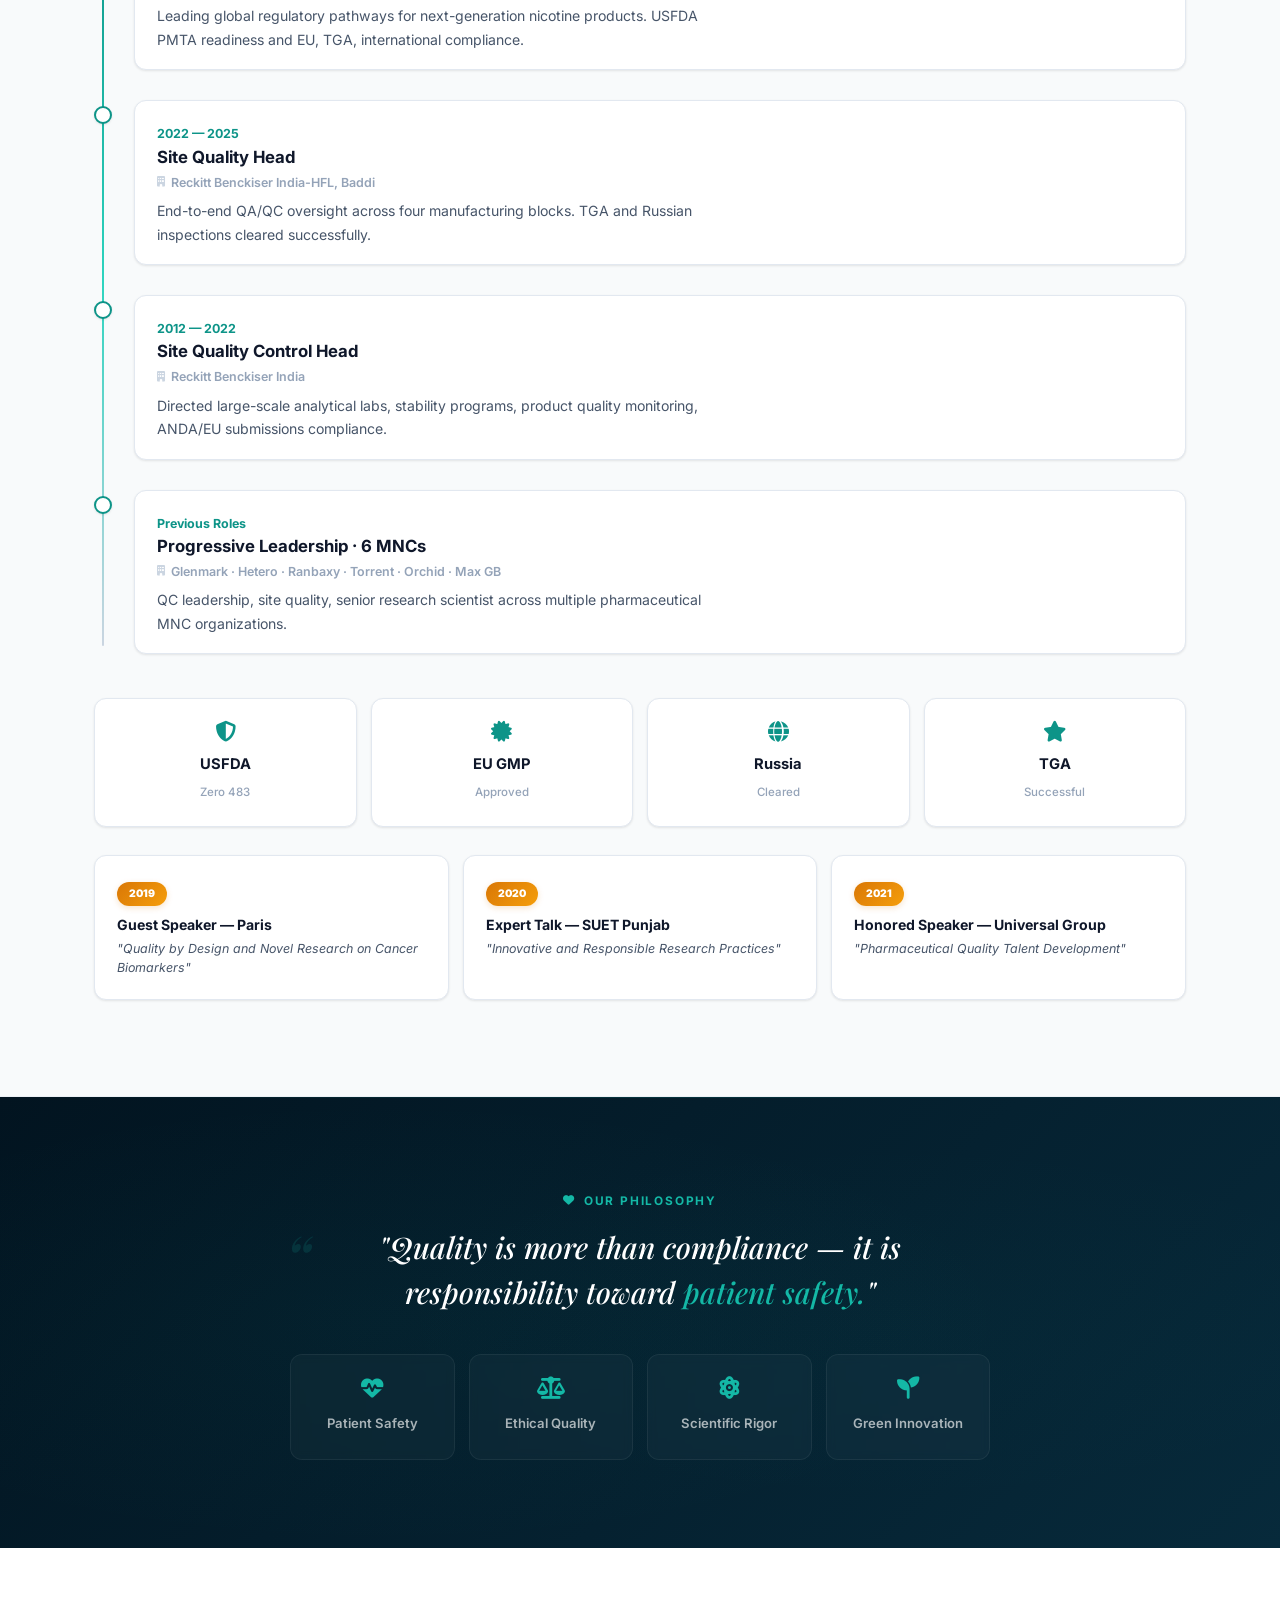
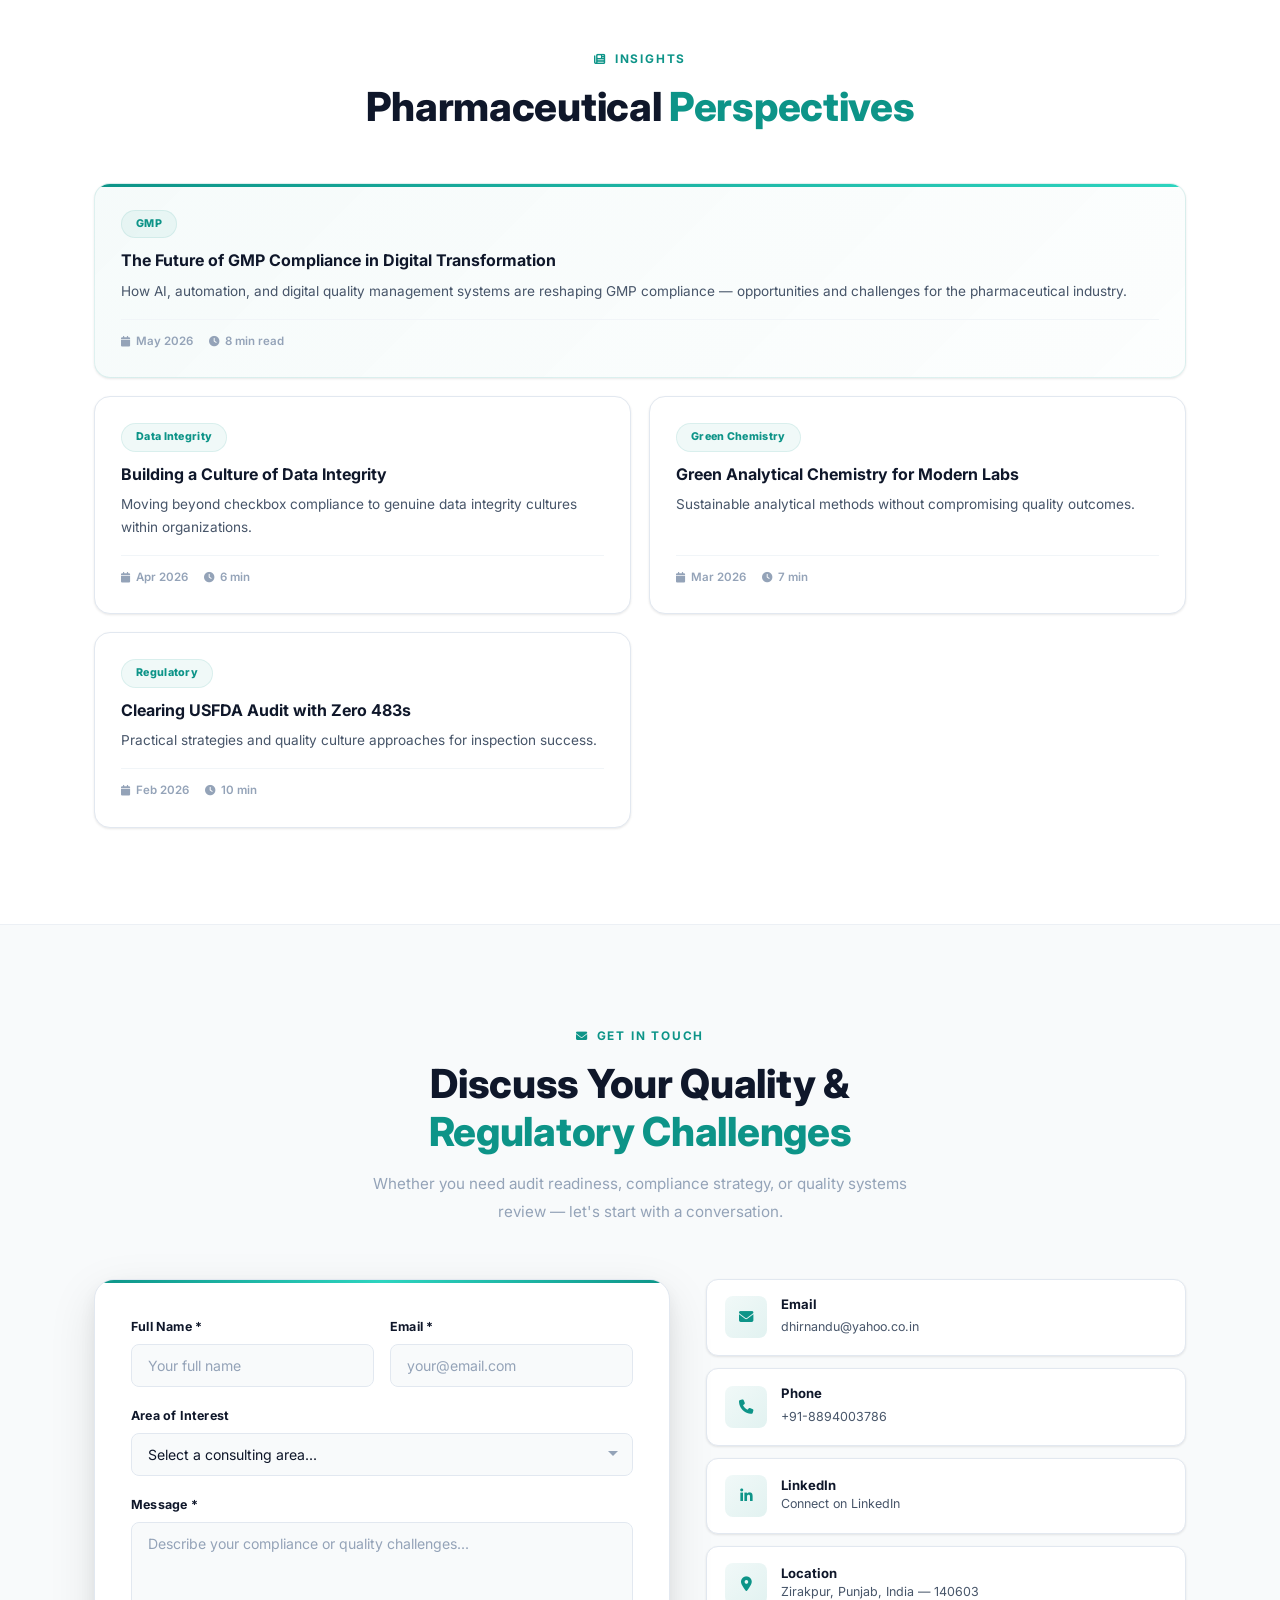
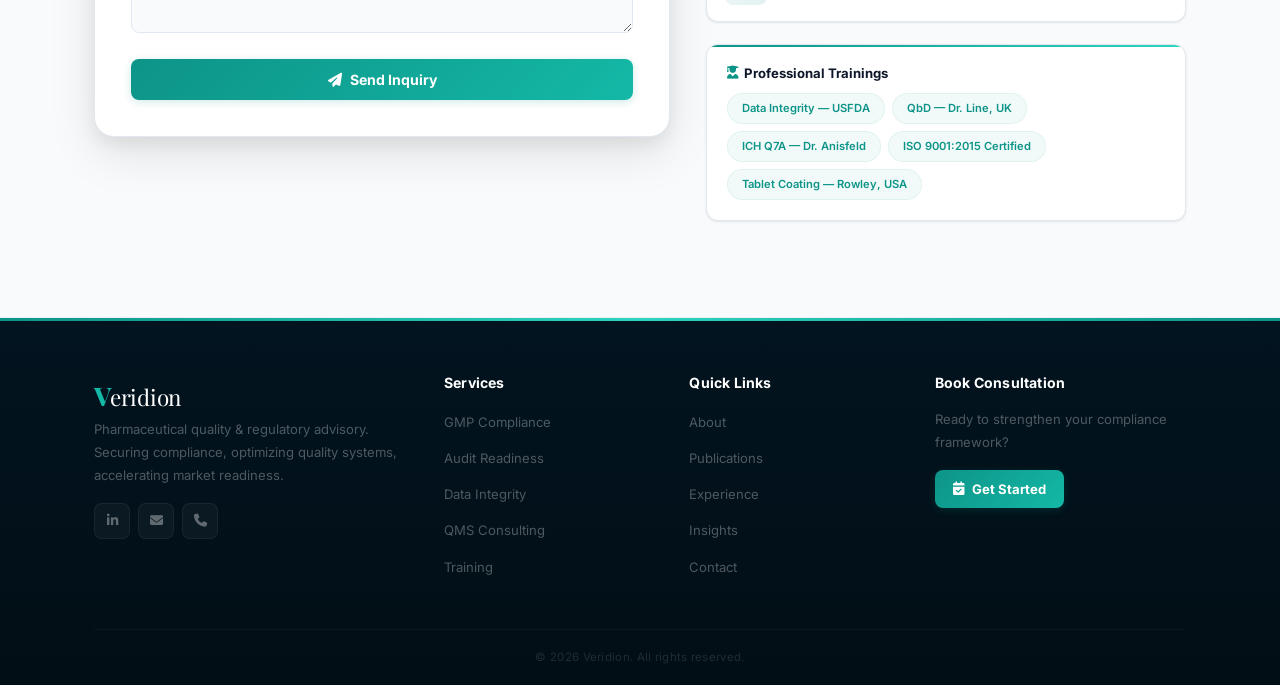
==== commit b6047866: "Add files via upload" ====
--- a/index.html
+++ b/index.html
@@ -1,538 +1,487 @@
 <!DOCTYPE html>
 <html lang="en">
 <head>
-    <!-- Google tag (gtag.js) -->
+    <!-- Google Analytics -->
     <script async src="https://www.googletagmanager.com/gtag/js?id=G-CE9HKHH9NF"></script>
-    <script>
-      window.dataLayer = window.dataLayer || [];
-      function gtag(){dataLayer.push(arguments);}
-      gtag('js', new Date());
-      gtag('config', 'G-CE9HKHH9NF');
-    </script>
+    <script>window.dataLayer=window.dataLayer||[];function gtag(){dataLayer.push(arguments);}gtag('js',new Date());gtag('config','G-CE9HKHH9NF');</script>
 
     <meta charset="UTF-8">
     <meta name="viewport" content="width=device-width, initial-scale=1.0">
-    <meta name="description" content="Dr. Nandan Kumar Dhir — Pharmaceutical Quality & Regulatory Compliance Executive with 27+ years of expertise in GMP, QMS, Data Integrity, and scientific leadership across multinational organizations.">
-    <meta name="keywords" content="Dr. Nandan Kumar Dhir, Pharmaceutical Quality Expert, GMP Specialist, Pharma Regulatory Expert, Pharmaceutical Consultant, Data Integrity Expert, Pharma Compliance Leader, Green Analytical Chemistry, USFDA Audit Consultant, Quality Management Systems">
+    <meta name="description" content="Veridion — Pharmaceutical quality & regulatory advisory. 27+ years of GMP, data integrity, and global compliance leadership by Dr. Nandan Kumar Dhir.">
+    <meta name="keywords" content="Pharmaceutical Consulting, GMP Compliance, USFDA, Data Integrity, QMS, Regulatory, Pharma Advisory">
     <meta name="author" content="Dr. Nandan Kumar Dhir">
     <meta name="robots" content="index, follow">
-    <meta property="og:title" content="Dr. Nandan Kumar Dhir | Pharmaceutical Quality & Regulatory Expert">
-    <meta property="og:description" content="27+ years of expertise in pharmaceutical quality systems, GMP compliance, regulatory excellence, data integrity, and scientific leadership.">
+    <meta property="og:title" content="Veridion | Pharmaceutical Quality & Regulatory Advisory">
+    <meta property="og:description" content="Strategic pharmaceutical consulting. 27+ years of global leadership across USFDA, EU GMP, TGA.">
     <meta property="og:type" content="website">
-    <meta name="twitter:card" content="summary_large_image">
-    <meta name="theme-color" content="#080d1a">
+    <meta name="theme-color" content="#0D3A4F">
     <link rel="icon" type="image/svg+xml" href="favicon.svg">
-    <title>Dr. Nandan Kumar Dhir | Pharmaceutical Quality & Regulatory Compliance Leader</title>
-
-    <!-- Google Fonts -->
+    <link rel="icon" type="image/png" sizes="48x48" href="favicon-48.png">
+    <link rel="icon" type="image/png" sizes="32x32" href="favicon.png">
+    <link rel="icon" type="image/png" sizes="16x16" href="favicon-16.png">
+    <link rel="apple-touch-icon" sizes="180x180" href="apple-touch-icon.png">
+    <title>Veridion | Pharmaceutical Quality & Regulatory Advisory</title>
     <link rel="preconnect" href="https://fonts.googleapis.com">
     <link rel="preconnect" href="https://fonts.gstatic.com" crossorigin>
-    <link href="https://fonts.googleapis.com/css2?family=Poppins:wght@400;500;600;700;800&family=Inter:wght@300;400;500;600&family=Playfair+Display:ital,wght@0,700;1,700&display=swap" rel="stylesheet">
-
-    <!-- Font Awesome -->
+    <link href="https://fonts.googleapis.com/css2?family=Inter:wght@300;400;500;600;700;800&family=Playfair+Display:ital,wght@0,400;0,500;0,600;0,700;1,400;1,500&display=swap" rel="stylesheet">
     <link rel="stylesheet" href="https://cdnjs.cloudflare.com/ajax/libs/font-awesome/6.5.1/css/all.min.css">
-
-    <!-- Stylesheet -->
     <link rel="stylesheet" href="style.css">
 </head>
 <body>
 
-    <!-- Loading Screen -->
+    <!-- LOADER -->
     <div class="loader" id="loader">
-        <div class="loader-content">
-            <div class="loader-logo">
-                <svg class="logo-helix" viewBox="0 0 80 80" width="80" height="80">
-                    <defs>
-                        <linearGradient id="logoGrad" x1="0%" y1="0%" x2="100%" y2="100%">
-                            <stop offset="0%" stop-color="#14b8a6"/>
-                            <stop offset="50%" stop-color="#0ea5e9"/>
-                            <stop offset="100%" stop-color="#8b5cf6"/>
-                        </linearGradient>
-                    </defs>
-                    <polygon points="40,2 74,21 74,59 40,78 6,59 6,21" fill="none" stroke="url(#logoGrad)" stroke-width="2" class="hex-border"/>
-                    <text x="40" y="47" text-anchor="middle" fill="url(#logoGrad)" font-family="Poppins, sans-serif" font-size="22" font-weight="800" letter-spacing="2">NKD</text>
-                </svg>
-            </div>
-            <p class="loader-name">Dr. Nandan Kumar Dhir</p>
-            <div class="loader-bar"><div class="loader-progress"></div></div>
-            <p class="loader-sub">Pharmaceutical Quality & Regulatory Excellence</p>
+        <div class="loader-inner">
+            <div class="loader-logo"><span class="logo-v">V</span>eridion</div>
+            <div class="loader-bar"><div class="loader-fill"></div></div>
         </div>
     </div>
 
-    <!-- Scroll Progress -->
-    <div class="scroll-progress" id="scroll-progress"></div>
-
-    <!-- ===== NAVBAR ===== -->
-    <nav class="navbar" id="navbar" role="navigation" aria-label="Primary navigation">
-        <div class="nav-container">
-            <a href="#hero" class="nav-logo" aria-label="Dr. Nandan Dhir - Home">
-                <div class="logo-mark">
-                    <svg viewBox="0 0 44 44" width="44" height="44" class="logo-svg">
-                        <defs>
-                            <linearGradient id="navLogoGrad" x1="0%" y1="0%" x2="100%" y2="100%">
-                                <stop offset="0%" stop-color="#14b8a6"/>
-                                <stop offset="50%" stop-color="#0ea5e9"/>
-                                <stop offset="100%" stop-color="#8b5cf6"/>
-                            </linearGradient>
-                        </defs>
-                        <polygon points="22,1 41,11.5 41,32.5 22,43 3,32.5 3,11.5" fill="url(#navLogoGrad)"/>
-                        <polygon points="22,5 37,13.5 37,30.5 22,39 7,30.5 7,13.5" fill="none" stroke="rgba(255,255,255,0.2)" stroke-width="0.5"/>
-                        <text x="22" y="26" text-anchor="middle" fill="white" font-family="Poppins, sans-serif" font-size="11" font-weight="800" letter-spacing="1">NKD</text>
-                    </svg>
-                    <div class="logo-glow"></div>
-                </div>
-                <span class="logo-text">Dr. Nandan <span>Dhir</span></span>
-            </a>
-            <ul class="nav-links">
-                <li><a href="#hero" class="nav-link active">Home</a></li>
-                <li><a href="#about" class="nav-link">About</a></li>
-                <li><a href="#expertise" class="nav-link">Expertise</a></li>
-                <li><a href="#publications" class="nav-link">Publications</a></li>
-                <li><a href="#experience" class="nav-link">Experience</a></li>
-                <li><a href="#achievements" class="nav-link">Awards</a></li>
-                <li><a href="#blog" class="nav-link">Insights</a></li>
-                <li><a href="#contact" class="nav-link">Contact</a></li>
-            </ul>
-            <button class="mobile-toggle" aria-label="Toggle navigation menu">
+    <!-- NAVBAR -->
+    <header class="navbar" id="navbar">
+        <div class="container nav-container">
+            <a href="#hero" class="logo"><span class="logo-v">V</span>eridion</a>
+            <nav class="nav-links" id="nav-links">
+                <a href="#about">About</a>
+                <a href="#services">Services</a>
+                <a href="#publications">Research</a>
+                <a href="#experience">Career</a>
+                <a href="#insights">Insights</a>
+                <a href="#contact" class="nav-cta-btn"><i class="fas fa-calendar-check"></i> Book Consultation</a>
+            </nav>
+            <button class="hamburger" id="hamburger" aria-label="Menu">
                 <span></span><span></span><span></span>
             </button>
         </div>
-    </nav>
-
-    <!-- Mobile Nav -->
-    <div class="mobile-nav" role="dialog" aria-label="Mobile navigation">
-        <ul>
-            <li><a href="#hero" class="mobile-nav-link">Home</a></li>
-            <li><a href="#about" class="mobile-nav-link">About</a></li>
-            <li><a href="#expertise" class="mobile-nav-link">Expertise</a></li>
-            <li><a href="#publications" class="mobile-nav-link">Publications</a></li>
-            <li><a href="#experience" class="mobile-nav-link">Experience</a></li>
-            <li><a href="#achievements" class="mobile-nav-link">Awards</a></li>
-            <li><a href="#blog" class="mobile-nav-link">Insights</a></li>
-            <li><a href="#contact" class="mobile-nav-link">Contact</a></li>
-        </ul>
+    </header>
+
+    <!-- MOBILE NAV -->
+    <div class="mobile-nav" id="mobile-nav">
+        <a href="#hero">Home</a>
+        <a href="#about">About</a>
+        <a href="#services">Services</a>
+        <a href="#publications">Research</a>
+        <a href="#experience">Career</a>
+        <a href="#insights">Insights</a>
+        <a href="#contact">Contact</a>
+        <a href="#contact" class="mobile-cta"><i class="fas fa-calendar-check"></i> Book Consultation</a>
     </div>
 
-    <!-- ===== HERO — CINEMATIC ===== -->
+    <!-- ===== HERO (DARK) ===== -->
     <section id="hero" class="hero-section">
         <canvas id="particle-canvas"></canvas>
         <div class="hero-overlay"></div>
-        <div class="hero-deco hero-deco-1"></div>
-        <div class="hero-deco hero-deco-2"></div>
-        <div class="hero-deco hero-deco-3"></div>
-        <div class="hero-molecule hero-molecule-1">
-            <svg viewBox="0 0 100 100" fill="none"><circle cx="20" cy="20" r="6" fill="rgba(14,165,233,0.3)"/><circle cx="80" cy="30" r="4" fill="rgba(139,92,246,0.2)"/><circle cx="50" cy="80" r="5" fill="rgba(20,184,166,0.25)"/><line x1="20" y1="20" x2="80" y2="30" stroke="rgba(14,165,233,0.12)" stroke-width="1"/><line x1="80" y1="30" x2="50" y2="80" stroke="rgba(139,92,246,0.1)" stroke-width="1"/><line x1="50" y1="80" x2="20" y2="20" stroke="rgba(20,184,166,0.12)" stroke-width="1"/></svg>
-        </div>
-        <div class="hero-molecule hero-molecule-2">
-            <svg viewBox="0 0 120 120" fill="none"><circle cx="60" cy="20" r="5" fill="rgba(255,255,255,0.12)"/><circle cx="20" cy="90" r="4" fill="rgba(139,92,246,0.1)"/><circle cx="100" cy="90" r="6" fill="rgba(14,165,233,0.1)"/><circle cx="60" cy="60" r="3" fill="rgba(20,184,166,0.15)"/><line x1="60" y1="20" x2="60" y2="60" stroke="rgba(255,255,255,0.06)" stroke-width="1"/><line x1="60" y1="60" x2="20" y2="90" stroke="rgba(139,92,246,0.06)" stroke-width="1"/><line x1="60" y1="60" x2="100" y2="90" stroke="rgba(14,165,233,0.06)" stroke-width="1"/></svg>
-        </div>
-
-        <div class="hero-container">
-            <div class="hero-content animate-on-scroll" data-animation="fade-right">
-                <span class="hero-badge-pill">
-                    <span class="badge-dot"></span>
-                    Ph.D. in Chemistry &bull; 27+ Years &bull; Pharmaceutical Quality Leader
-                </span>
-                <h1>Dr. Nandan Kumar Dhir</h1>
-                <p class="hero-tagline">Pharmaceutical Quality & Regulatory Excellence</p>
-                <p class="hero-description">Accomplished Pharmaceutical Executive with over 27 years of expertise in quality assurance, regulatory compliance, and scientific leadership across multinational organizations including <strong>Reckitt</strong>, <strong>Glenmark</strong>, <strong>Ranbaxy</strong>, and <strong>Hetero Drugs</strong>.</p>
-                <div class="hero-typing">
-                    <span class="typing-label">Specializing in</span>
-                    <span class="typing-text" id="typing-text"></span>
-                    <span class="typing-cursor">|</span>
-                </div>
-                <div class="hero-buttons">
-                    <a href="#publications" class="btn-primary"><i class="fas fa-flask"></i> View Publications</a>
-                    <a href="#blog" class="btn-secondary"><i class="fas fa-lightbulb"></i> Read Insights</a>
-                </div>
-                <div class="hero-reg-badges">
-                    <div class="reg-badge"><i class="fas fa-shield-halved"></i> USFDA</div>
-                    <div class="reg-badge"><i class="fas fa-certificate"></i> EU GMP</div>
-                    <div class="reg-badge"><i class="fas fa-check-double"></i> TGA</div>
-                    <div class="reg-badge"><i class="fas fa-globe"></i> Russia</div>
-                </div>
-            </div>
-            <div class="hero-visual animate-on-scroll" data-animation="fade-left">
-                <div class="hero-portrait">
-                    <div class="hero-orb">
-                        <svg class="orb-svg" viewBox="0 0 200 200" xmlns="http://www.w3.org/2000/svg">
-                            <defs>
-                                <linearGradient id="orbGrad" x1="0%" y1="0%" x2="100%" y2="100%">
-                                    <stop offset="0%" stop-color="#14b8a6"/>
-                                    <stop offset="50%" stop-color="#0ea5e9"/>
-                                    <stop offset="100%" stop-color="#8b5cf6"/>
-                                </linearGradient>
-                                <linearGradient id="goldGrad" x1="0%" y1="0%" x2="100%" y2="100%">
-                                    <stop offset="0%" stop-color="#fbbf24"/>
-                                    <stop offset="100%" stop-color="#f59e0b"/>
-                                </linearGradient>
-                                <radialGradient id="bgGlow" cx="50%" cy="50%" r="50%">
-                                    <stop offset="0%" stop-color="rgba(14,165,233,0.08)"/>
-                                    <stop offset="100%" stop-color="transparent"/>
-                                </radialGradient>
-                            </defs>
-                            <circle cx="100" cy="100" r="95" fill="url(#bgGlow)"/>
-                            <polygon points="100,8 178,33 178,133 100,192 22,133 22,33" fill="none" stroke="url(#orbGrad)" stroke-width="1.5" opacity="0.3" class="hex-outer"/>
-                            <polygon points="100,28 160,48 160,120 100,168 40,120 40,48" fill="rgba(14,165,233,0.03)" stroke="url(#orbGrad)" stroke-width="1" opacity="0.4"/>
-                            <line x1="100" y1="35" x2="155" y2="65" stroke="rgba(14,165,233,0.12)" stroke-width="0.8"/>
-                            <line x1="155" y1="65" x2="155" y2="115" stroke="rgba(139,92,246,0.1)" stroke-width="0.8"/>
-                            <line x1="155" y1="115" x2="100" y2="145" stroke="rgba(14,165,233,0.08)" stroke-width="0.8"/>
-                            <line x1="100" y1="145" x2="45" y2="115" stroke="rgba(20,184,166,0.1)" stroke-width="0.8"/>
-                            <line x1="45" y1="115" x2="45" y2="65" stroke="rgba(139,92,246,0.12)" stroke-width="0.8"/>
-                            <line x1="45" y1="65" x2="100" y2="35" stroke="rgba(20,184,166,0.12)" stroke-width="0.8"/>
-                            <circle cx="100" cy="35" r="3.5" fill="url(#orbGrad)" opacity="0.7"/>
-                            <circle cx="155" cy="65" r="3" fill="#8b5cf6" opacity="0.4"/>
-                            <circle cx="155" cy="115" r="2.5" fill="url(#goldGrad)" opacity="0.5"/>
-                            <circle cx="100" cy="145" r="3" fill="url(#orbGrad)" opacity="0.5"/>
-                            <circle cx="45" cy="115" r="2.5" fill="url(#goldGrad)" opacity="0.4"/>
-                            <circle cx="45" cy="65" r="3" fill="#8b5cf6" opacity="0.4"/>
-                            <line x1="100" y1="35" x2="100" y2="145" stroke="rgba(14,165,233,0.05)" stroke-width="0.5"/>
-                            <line x1="45" y1="65" x2="155" y2="115" stroke="rgba(139,92,246,0.04)" stroke-width="0.5"/>
-                            <line x1="155" y1="65" x2="45" y2="115" stroke="rgba(20,184,166,0.04)" stroke-width="0.5"/>
-                            <text x="100" y="96" text-anchor="middle" fill="url(#orbGrad)" font-family="Poppins, sans-serif" font-size="30" font-weight="800" letter-spacing="4" opacity="0.85">NKD</text>
-                            <text x="100" y="115" text-anchor="middle" fill="rgba(255,255,255,0.25)" font-family="Inter, sans-serif" font-size="7" letter-spacing="3">PHARMA QUALITY</text>
-                        </svg>
-                        <div class="orbit orbit-1"><div class="orbit-dot"></div></div>
-                        <div class="orbit orbit-2"><div class="orbit-dot dot-gold"></div></div>
-                        <div class="orbit orbit-3"><div class="orbit-dot dot-sm"></div></div>
-                    </div>
-                    <div class="portrait-ring"></div>
-                    <div class="portrait-ring portrait-ring-2"></div>
-                    <div class="portrait-float-card pf-1"><i class="fas fa-award"></i><span>Ph.D. Chemistry</span></div>
-                    <div class="portrait-float-card pf-2"><i class="fas fa-flask"></i><span>2 Patents</span></div>
-                    <div class="portrait-float-card pf-3"><i class="fas fa-file-lines"></i><span>5+ Papers</span></div>
-                </div>
-                <div class="hero-badges">
-                    <div class="hero-badge-card" style="--delay: 0s"><div class="badge-icon-wrap"><i class="fas fa-microscope"></i></div><div><strong>27+</strong><span>Years Experience</span></div></div>
-                    <div class="hero-badge-card" style="--delay: 0.15s"><div class="badge-icon-wrap"><i class="fas fa-building"></i></div><div><strong>MNCs</strong><span>Reckitt &bull; Glenmark</span></div></div>
-                    <div class="hero-badge-card" style="--delay: 0.3s"><div class="badge-icon-wrap"><i class="fas fa-shield-halved"></i></div><div><strong>Zero 483</strong><span>USFDA Audit</span></div></div>
-                    <div class="hero-badge-card" style="--delay: 0.45s"><div class="badge-icon-wrap"><i class="fas fa-earth-americas"></i></div><div><strong>Global</strong><span>India &bull; Paris &bull; Russia</span></div></div>
-                </div>
-            </div>
-        </div>
-        <div class="scroll-indicator"><span>Explore</span><div class="scroll-mouse"><div class="scroll-dot"></div></div></div>
-    </section>
-
-    <!-- Wave divider: Hero → About -->
-    <div class="wave-divider">
-        <svg viewBox="0 0 1440 60" fill="none" xmlns="http://www.w3.org/2000/svg" preserveAspectRatio="none">
-            <path d="M0,0 C360,60 1080,0 1440,40 L1440,60 L0,60 Z" fill="#ffffff"/>
-        </svg>
-    </div>
-
-    <!-- ===== ABOUT ===== -->
-    <section id="about" class="about-section">
-        <div class="section-deco section-deco-tl"></div>
-        <div class="section-deco section-deco-br"></div>
-        <div class="container">
-            <div class="section-header animate-on-scroll">
-                <span class="section-label">About</span>
-                <h2>A Legacy of Pharmaceutical Excellence</h2>
+        <div class="container hero-container">
+            <div class="hero-badge anim"><i class="fas fa-flask"></i> Pharmaceutical Quality & Regulatory Advisory</div>
+            <h1 class="hero-title anim">Securing Compliance.<br>Optimizing <span class="accent">Quality.</span></h1>
+            <p class="hero-sub anim">Strategic advisory backed by <strong>27+ years</strong> of executive leadership across USFDA, EU GMP, TGA, and global regulatory frameworks.</p>
+            <div class="hero-typing anim">
+                <span class="typing-label">Expertise in</span>
+                <span class="typing-text" id="typing-text"></span><span class="typing-cursor">|</span>
+            </div>
+            <div class="hero-ctas anim">
+                <a href="#contact" class="btn btn-primary"><i class="fas fa-calendar-check"></i> Book Consultation</a>
+                <a href="#services" class="btn btn-ghost">Explore Services</a>
+            </div>
+            <div class="hero-badges anim">
+                <span class="trust-chip">USFDA</span>
+                <span class="trust-chip">EU GMP</span>
+                <span class="trust-chip">TGA</span>
+                <span class="trust-chip">ALCOA+</span>
+                <span class="trust-chip">QMS</span>
+            </div>
+        </div>
+        <div class="hero-stats-bar">
+            <div class="container">
+                <div class="hero-stats">
+                    <div class="hs-item"><div class="hs-num">27+</div><div class="hs-label">Years Experience</div></div>
+                    <div class="hs-divider"></div>
+                    <div class="hs-item"><div class="hs-num">Zero</div><div class="hs-label">483s — USFDA</div></div>
+                    <div class="hs-divider"></div>
+                    <div class="hs-item"><div class="hs-num">7+</div><div class="hs-label">MNC Organizations</div></div>
+                    <div class="hs-divider"></div>
+                    <div class="hs-item"><div class="hs-num">2</div><div class="hs-label">Patents Granted</div></div>
+                </div>
+            </div>
+        </div>
+    </section>
+
+    <!-- ===== ABOUT (WHITE) ===== -->
+    <section id="about" class="section section-white">
+        <div class="container">
+            <div class="section-header anim">
+                <span class="section-tag"><i class="fas fa-user-tie"></i> About the Founder</span>
+                <h2 class="section-title">Scientific Leadership.<br>Decades of <span class="accent">Trust.</span></h2>
             </div>
             <div class="about-grid">
-                <div class="about-image-wrapper animate-on-scroll" data-animation="fade-right">
-                    <div class="about-image">
-                        <img src="dr-dhir.png" alt="Dr. Nandan Kumar Dhir — Pharmaceutical Quality Expert" class="about-photo" loading="lazy">
-                        <div class="about-image-glow"></div>
-                    </div>
-                    <div class="about-experience-badge"><span class="badge-number">27+</span><span class="badge-text">Years of<br>Excellence</span></div>
-                    <div class="about-phd-badge"><i class="fas fa-graduation-cap"></i><span>Ph.D. Chemistry</span></div>
-                </div>
-                <div class="about-content animate-on-scroll" data-animation="fade-left">
+                <div class="about-photo-col anim">
+                    <div class="about-photo">
+                        <img src="dr-dhir.png" alt="Dr. Nandan Kumar Dhir" loading="lazy">
+                    </div>
+                    <div class="photo-badge"><i class="fas fa-graduation-cap"></i> Ph.D. Chemistry</div>
+                </div>
+                <div class="about-text-col anim">
                     <h3>Dr. Nandan Kumar Dhir</h3>
-                    <p class="about-title-role">Director — Quality & Research | Ph.D. in Chemistry</p>
-                    <p>For over 27 years, my mission has been to strengthen pharmaceutical quality systems in a way that goes beyond compliance checklists. I have always believed that quality is not just a regulatory requirement — it is a responsibility toward patient safety, product integrity, and organizational trust.</p>
-                    <p>Throughout my career, I have focused on building robust GMP and Quality Management Systems that create sustainable compliance cultures. My journey spans leadership roles at <strong>Reckitt Benckiser</strong>, <strong>Glenmark Pharmaceuticals</strong>, <strong>Hetero Drugs</strong>, <strong>Ranbaxy Laboratories</strong>, and <strong>Torrent Pharmaceuticals</strong>.</p>
-                    <ul class="about-highlights">
-                        <li><i class="fas fa-check-circle"></i><span>Successfully cleared USFDA unannounced audit with <strong>zero 483 observations</strong></span></li>
-                        <li><i class="fas fa-check-circle"></i><span>Doctoral researcher in <strong>Green Analytical Chemistry</strong> with 2 patents</span></li>
-                        <li><i class="fas fa-check-circle"></i><span>International speaker — Paris, Punjab, Dera Bassi conferences</span></li>
-                        <li><i class="fas fa-check-circle"></i><span>Expert in USFDA, EU, MHRA, TGA, ANVISA regulatory frameworks</span></li>
-                        <li><i class="fas fa-check-circle"></i><span>Leadership training from <strong>XLRI Jamshedpur</strong></span></li>
+                    <p class="about-role">Founder & Principal Consultant</p>
+                    <p>For over 27 years, my mission has been to strengthen pharmaceutical quality systems beyond compliance checklists. Quality is a responsibility toward patient safety, product integrity, and organizational trust.</p>
+                    <p>My career spans leadership at <strong>Reckitt</strong>, <strong>Glenmark</strong>, <strong>Hetero Drugs</strong>, <strong>Ranbaxy</strong>, and <strong>Torrent Pharmaceuticals</strong> — building robust GMP and QMS that create sustainable compliance cultures.</p>
+                    <ul class="check-list">
+                        <li><i class="fas fa-check-circle"></i> USFDA unannounced audit — <strong>zero 483 observations</strong></li>
+                        <li><i class="fas fa-check-circle"></i> 2 granted patents in <strong>Green Analytical Chemistry</strong></li>
+                        <li><i class="fas fa-check-circle"></i> International speaker — Paris, Punjab, Dera Bassi</li>
+                        <li><i class="fas fa-check-circle"></i> Expert in USFDA, EU, MHRA, TGA, ANVISA frameworks</li>
+                        <li><i class="fas fa-check-circle"></i> Transformational Leadership — <strong>XLRI Jamshedpur</strong></li>
                     </ul>
-                </div>
-            </div>
-
-            <div class="career-timeline animate-on-scroll">
-                <div class="timeline-item"><div class="timeline-dot"></div><span>Research<br><small>R&D</small></span></div>
-                <div class="timeline-connector"></div>
-                <div class="timeline-item"><div class="timeline-dot"></div><span>Analytical<br><small>QA/QC</small></span></div>
-                <div class="timeline-connector"></div>
-                <div class="timeline-item"><div class="timeline-dot"></div><span>Quality<br><small>Control</small></span></div>
-                <div class="timeline-connector"></div>
-                <div class="timeline-item"><div class="timeline-dot"></div><span>Site Quality<br><small>Head</small></span></div>
-                <div class="timeline-connector"></div>
-                <div class="timeline-item"><div class="timeline-dot"></div><span>Leadership<br><small>Director</small></span></div>
-                <div class="timeline-connector"></div>
-                <div class="timeline-item active"><div class="timeline-dot"></div><span>Director<br><small>Q&R</small></span></div>
-            </div>
-
-            <div class="counter-grid animate-on-scroll">
-                <div class="counter-item"><div class="counter-icon"><i class="fas fa-calendar-check"></i></div><span class="counter" data-target="27">0</span><span class="counter-suffix">+</span><p>Years Experience</p></div>
-                <div class="counter-item"><div class="counter-icon"><i class="fas fa-file-lines"></i></div><span class="counter" data-target="5">0</span><span class="counter-suffix">+</span><p>Publications</p></div>
-                <div class="counter-item"><div class="counter-icon"><i class="fas fa-lightbulb"></i></div><span class="counter" data-target="2">0</span><span class="counter-suffix"></span><p>Patents Granted</p></div>
-                <div class="counter-item"><div class="counter-icon"><i class="fas fa-building"></i></div><span class="counter" data-target="7">0</span><span class="counter-suffix">+</span><p>MNC Organizations</p></div>
-                <div class="counter-item"><div class="counter-icon"><i class="fas fa-globe"></i></div><span class="counter" data-target="4">0</span><span class="counter-suffix"></span><p>Regulatory Approvals</p></div>
-            </div>
-
-            <div class="education-strip animate-on-scroll">
-                <h4><i class="fas fa-graduation-cap"></i> Academic Credentials</h4>
-                <div class="edu-cards">
-                    <div class="edu-card"><strong>Ph.D. in Chemistry</strong><span>Chandigarh University, Punjab</span><small>Green Analytical Chemistry Research</small></div>
-                    <div class="edu-card"><strong>PGDTQM</strong><span>ICFAI University</span><small>Quality Management</small></div>
-                    <div class="edu-card"><strong>Transformational Leadership</strong><span>XLRI, Jamshedpur</span><small>Organizational Leadership</small></div>
-                    <div class="edu-card"><strong>ISO 9001:2015</strong><span>Certified Auditor</span><small>Quality Management Representative</small></div>
-                </div>
-            </div>
-        </div>
-    </section>
-
-    <!-- ===== EXPERTISE ===== -->
-    <section id="expertise" class="expertise-section">
-        <div class="container">
-            <div class="section-header animate-on-scroll">
-                <span class="section-label">Expertise</span>
-                <h2>Core Competencies & Technical Mastery</h2>
-            </div>
-            <div class="expertise-grid">
-                <div class="expertise-card animate-on-scroll" data-tilt><div class="expertise-icon"><i class="fas fa-industry"></i></div><h3>Pharmaceutical Quality Leadership</h3><p>Spearheading comprehensive EOHS and Quality systems across multiple manufacturing sites, driving regulatory compliance and optimizing operational excellence.</p><div class="card-shine"></div></div>
-                <div class="expertise-card animate-on-scroll" data-tilt><div class="expertise-icon"><i class="fas fa-globe-americas"></i></div><h3>Global Regulatory Compliance</h3><p>Expert navigator of USFDA, EU, MHRA, TGA, ANVISA, and Russia regulatory submissions. Successfully cleared USFDA unannounced audit with zero 483 observations.</p><div class="card-shine"></div></div>
-                <div class="expertise-card animate-on-scroll" data-tilt><div class="expertise-icon"><i class="fas fa-cogs"></i></div><h3>Quality Management Systems</h3><p>Designing and implementing science-driven QMS frameworks, CAPA programs, risk management, and data integrity initiatives for product safety and consistency.</p><div class="card-shine"></div></div>
-                <div class="expertise-card animate-on-scroll" data-tilt><div class="expertise-icon"><i class="fas fa-database"></i></div><h3>Data Integrity & ALCOA+</h3><p>Led data integrity remediation, validation, and process standardization initiatives. Implementing ALCOA+ principles and robust data governance across operations.</p><div class="card-shine"></div></div>
-                <div class="expertise-card animate-on-scroll" data-tilt><div class="expertise-icon"><i class="fas fa-flask-vial"></i></div><h3>Analytical R&D & Innovation</h3><p>Directed analytical method development, validation, and technology transfer for US/EU markets. Pioneer in green analytical techniques and impurity profiling.</p><div class="card-shine"></div></div>
-                <div class="expertise-card animate-on-scroll" data-tilt><div class="expertise-icon"><i class="fas fa-clipboard-check"></i></div><h3>Audits & Inspections</h3><p>Comprehensive audit readiness for USFDA, TGA, Russian inspections. Internal audit management, supplier qualification, and gap assessment programs.</p><div class="card-shine"></div></div>
-                <div class="expertise-card animate-on-scroll" data-tilt><div class="expertise-icon"><i class="fas fa-leaf"></i></div><h3>Green Analytical Chemistry</h3><p>Doctoral researcher and patent holder in greener analytical techniques. Pioneering sustainable analytical practices reducing solvent consumption by 60%.</p><div class="card-shine"></div></div>
-                <div class="expertise-card animate-on-scroll" data-tilt><div class="expertise-icon"><i class="fas fa-chalkboard-teacher"></i></div><h3>Training & Mentorship</h3><p>cGMP, GDP, GLP, Data Integrity training programs. Train the Trainer workshops, investigator training, and leadership mentoring across organizations.</p><div class="card-shine"></div></div>
-                <div class="expertise-card animate-on-scroll" data-tilt><div class="expertise-icon"><i class="fas fa-shield-halved"></i></div><h3>Validations & Compliance</h3><p>Process Validation, Cleaning Validation, Computer System Validation, Packing Validation. ISO 9001:2015, ISO 13485, ISO 14001, ISO 14644 compliance.</p><div class="card-shine"></div></div>
-            </div>
-
-            <!-- Marquee Ticker -->
-            <div class="tech-strip animate-on-scroll">
-                <h4>Tools & Software Ecosystem</h4>
-                <div class="marquee-wrapper">
-                    <div class="tech-tags" id="marquee-tags">
-                        <span>Trackwise</span><span>Documentum</span><span>LIMS</span><span>SDMS</span><span>SAP ECC 6</span><span>Quality One</span><span>Novatek</span><span>DMS</span><span>MDM/TDS</span><span>Six Sigma</span><span>UPLC</span><span>HPLC</span><span>GC-Headspace</span><span>ICP-OES</span><span>LC-MS/MS</span><span>UV-Vis</span>
-                        <!-- Duplicated for seamless loop -->
-                        <span>Trackwise</span><span>Documentum</span><span>LIMS</span><span>SDMS</span><span>SAP ECC 6</span><span>Quality One</span><span>Novatek</span><span>DMS</span><span>MDM/TDS</span><span>Six Sigma</span><span>UPLC</span><span>HPLC</span><span>GC-Headspace</span><span>ICP-OES</span><span>LC-MS/MS</span><span>UV-Vis</span>
-                    </div>
-                </div>
-            </div>
-        </div>
-    </section>
-
-    <!-- ===== PUBLICATIONS ===== -->
-    <section id="publications" class="publications-section">
-        <div class="container">
-            <div class="section-header animate-on-scroll">
-                <span class="section-label">Portfolio</span>
-                <h2>Publications & Patents</h2>
-                <p class="section-subtitle">Peer-reviewed research in pharmaceutical analytical chemistry and green analytical method development</p>
-            </div>
-            <div class="filter-btns animate-on-scroll">
+                    <a href="#contact" class="btn btn-primary btn-sm"><i class="fas fa-comments"></i> Discuss Your Challenges</a>
+                </div>
+            </div>
+
+            <div class="stats-bar anim">
+                <div class="stat-box"><span class="counter" data-target="27">0</span><span class="stat-plus">+</span><p>Years Experience</p></div>
+                <div class="stat-box"><span class="counter" data-target="5">0</span><span class="stat-plus">+</span><p>Publications</p></div>
+                <div class="stat-box"><span class="counter" data-target="2">0</span><span class="stat-plus"></span><p>Patents</p></div>
+                <div class="stat-box"><span class="counter" data-target="7">0</span><span class="stat-plus">+</span><p>MNC Organizations</p></div>
+                <div class="stat-box"><span class="counter" data-target="4">0</span><span class="stat-plus"></span><p>Regulatory Frameworks</p></div>
+            </div>
+
+            <div class="edu-grid anim">
+                <div class="edu-card"><i class="fas fa-graduation-cap"></i><strong>Ph.D. Chemistry</strong><span>Chandigarh University</span></div>
+                <div class="edu-card"><i class="fas fa-certificate"></i><strong>PGDTQM</strong><span>ICFAI University</span></div>
+                <div class="edu-card"><i class="fas fa-award"></i><strong>Transformational Leadership</strong><span>XLRI Jamshedpur</span></div>
+                <div class="edu-card"><i class="fas fa-clipboard-check"></i><strong>ISO 9001:2015</strong><span>Certified Auditor</span></div>
+            </div>
+        </div>
+    </section>
+
+    <!-- ===== SERVICES (LIGHT GRAY) ===== -->
+    <section id="services" class="section section-light">
+        <div class="container">
+            <div class="section-header center anim">
+                <span class="section-tag"><i class="fas fa-cogs"></i> Advisory Services</span>
+                <h2 class="section-title">Comprehensive Quality &<br><span class="accent">Regulatory Advisory</span></h2>
+                <p class="section-desc">Strategic consulting for pharmaceutical manufacturers, biotech firms, and healthcare organizations navigating complex regulatory landscapes.</p>
+            </div>
+            <div class="services-grid">
+                <div class="service-card anim">
+                    <div class="service-icon"><i class="fas fa-shield-halved"></i></div>
+                    <h3>GMP Compliance</h3>
+                    <p>End-to-end cGMP advisory — gap assessment, remediation strategy, process & cleaning validation, site readiness.</p>
+                    <a href="#contact" class="service-link">Learn More <i class="fas fa-arrow-right"></i></a>
+                </div>
+                <div class="service-card anim">
+                    <div class="service-icon"><i class="fas fa-clipboard-check"></i></div>
+                    <h3>Audit Readiness</h3>
+                    <p>USFDA, EU GMP, TGA preparation. Mock audits, CAPA, root cause analysis, real-time inspection support.</p>
+                    <a href="#contact" class="service-link">Learn More <i class="fas fa-arrow-right"></i></a>
+                </div>
+                <div class="service-card anim">
+                    <div class="service-icon"><i class="fas fa-database"></i></div>
+                    <h3>Data Integrity & ALCOA+</h3>
+                    <p>Robust frameworks aligned with USFDA, MHRA, WHO guidance. Remediation and CSV implementation.</p>
+                    <a href="#contact" class="service-link">Learn More <i class="fas fa-arrow-right"></i></a>
+                </div>
+                <div class="service-card anim">
+                    <div class="service-icon"><i class="fas fa-sitemap"></i></div>
+                    <h3>Quality Management Systems</h3>
+                    <p>Science-driven QMS design, CAPA programs, risk management, deviation handling, change control.</p>
+                    <a href="#contact" class="service-link">Learn More <i class="fas fa-arrow-right"></i></a>
+                </div>
+                <div class="service-card anim">
+                    <div class="service-icon"><i class="fas fa-file-lines"></i></div>
+                    <h3>Regulatory Strategy</h3>
+                    <p>USFDA, EU, MHRA, TGA, ANVISA, Russia submissions. ANDA/EU dossier preparation, technology transfer.</p>
+                    <a href="#contact" class="service-link">Learn More <i class="fas fa-arrow-right"></i></a>
+                </div>
+                <div class="service-card anim">
+                    <div class="service-icon"><i class="fas fa-chalkboard-teacher"></i></div>
+                    <h3>Training & Scientific Advisory</h3>
+                    <p>cGMP, GDP, GLP, Data Integrity training. Green analytical chemistry consulting and mentoring.</p>
+                    <a href="#contact" class="service-link">Learn More <i class="fas fa-arrow-right"></i></a>
+                </div>
+            </div>
+
+            <!-- Tools Marquee -->
+            <div class="tools-marquee anim">
+                <div class="marquee-track" id="marquee-track">
+                    <span>Trackwise</span><span>Documentum</span><span>LIMS</span><span>SDMS</span><span>SAP ECC 6</span><span>Quality One</span><span>Novatek</span><span>Six Sigma</span><span>UPLC</span><span>HPLC</span><span>GC-HS</span><span>ICP-OES</span><span>LC-MS/MS</span><span>UV-Vis</span>
+                    <span>Trackwise</span><span>Documentum</span><span>LIMS</span><span>SDMS</span><span>SAP ECC 6</span><span>Quality One</span><span>Novatek</span><span>Six Sigma</span><span>UPLC</span><span>HPLC</span><span>GC-HS</span><span>ICP-OES</span><span>LC-MS/MS</span><span>UV-Vis</span>
+                </div>
+            </div>
+        </div>
+    </section>
+
+    <!-- ===== CTA BANNER (DARK) ===== -->
+    <section class="cta-section">
+        <div class="container">
+            <div class="cta-inner anim">
+                <div class="cta-text">
+                    <h2>Ready to Strengthen Your Compliance?</h2>
+                    <p>Let's start with a confidential conversation about your quality challenges.</p>
+                </div>
+                <div class="cta-buttons">
+                    <a href="#contact" class="btn btn-primary btn-lg"><i class="fas fa-calendar-check"></i> Book Consultation</a>
+                    <a href="https://wa.me/918894003786?text=Hello%20Dr.%20Dhir%2C%20I%20would%20like%20to%20discuss%20pharmaceutical%20consulting." target="_blank" rel="noopener" class="btn btn-ghost btn-lg"><i class="fab fa-whatsapp"></i> WhatsApp</a>
+                </div>
+            </div>
+        </div>
+    </section>
+
+    <!-- ===== PUBLICATIONS (WHITE) ===== -->
+    <section id="publications" class="section section-white">
+        <div class="container">
+            <div class="section-header center anim">
+                <span class="section-tag"><i class="fas fa-microscope"></i> Scientific Portfolio</span>
+                <h2 class="section-title">Publications & <span class="accent">Patents</span></h2>
+            </div>
+            <div class="pub-filters anim">
                 <button class="filter-btn active" data-filter="all">All</button>
                 <button class="filter-btn" data-filter="patent">Patents</button>
                 <button class="filter-btn" data-filter="publication">Publications</button>
                 <button class="filter-btn" data-filter="research">In Progress</button>
             </div>
-            <div class="publications-grid">
-                <div class="publication-card animate-on-scroll" data-category="patent"><div class="pub-card-glow"></div><span class="pub-category patent"><i class="fas fa-lightbulb"></i> Patent</span><h3>Green Analytical Technique for Drug Quantification</h3><span class="pub-year"><i class="fas fa-calendar-alt"></i> Patent No. 4299/DEL/2015 A</span><p>Inventor on patent for greener analytical techniques enabling environmentally sustainable drug quantification methods for pharmaceutical analysis.</p><div class="pub-footer"><span class="pub-journal"><i class="fas fa-landmark"></i> Indian Patent Office</span></div></div>
-                <div class="publication-card animate-on-scroll" data-category="patent"><div class="pub-card-glow"></div><span class="pub-category patent"><i class="fas fa-lightbulb"></i> Patent</span><h3>Impurity Identification via Ultra Convergence Chromatography for Greener Methods</h3><span class="pub-year"><i class="fas fa-calendar-alt"></i> Patent No. 201611040797 A</span><p>Patented methodology for impurity identification in shelf-life studies using Ultra Convergence Chromatography, advancing greener analytical practices.</p><div class="pub-footer"><span class="pub-journal"><i class="fas fa-landmark"></i> Indian Patent Office</span></div></div>
-                <div class="publication-card animate-on-scroll" data-category="publication"><div class="pub-card-glow"></div><span class="pub-category publication"><i class="fas fa-file-lines"></i> Publication</span><h3>Rapid Isocratic Greener Method for Chlorocresol Estimation with Azole Compounds</h3><span class="pub-year"><i class="fas fa-calendar-alt"></i> 2017 &bull; Vol. 30, No. 1, pp. 201–206</span><p>Published greener analytical methodology for estimation of Chlorocresol along with Azole Compounds in Ointments using rapid isocratic techniques.</p><div class="pub-footer"><span class="pub-journal"><i class="fas fa-book"></i> Asian Journal of Chemistry</span></div></div>
-                <div class="publication-card animate-on-scroll" data-category="publication"><div class="pub-card-glow"></div><span class="pub-category publication"><i class="fas fa-file-lines"></i> Publication</span><h3>Essential Oil Estimation via Rapid Static Chromatography Headspace</h3><span class="pub-year"><i class="fas fa-calendar-alt"></i> 2018 &bull; Vol. 11, Issue 5, pp. 1–5</span><p>Enhanced quality control analysis method for essential oil estimation in drug ointments through Rapid Static Chromatography Headspace technology.</p><div class="pub-footer"><span class="pub-journal"><i class="fas fa-book"></i> Asian J Pharm Clin Res</span></div></div>
-                <div class="publication-card animate-on-scroll" data-category="publication"><div class="pub-card-glow"></div><span class="pub-category publication"><i class="fas fa-file-lines"></i> Publication</span><h3>Clotrimazole Residue Estimation in Swab Samples via Validated UPLC Method</h3><span class="pub-year"><i class="fas fa-calendar-alt"></i> 2012 &bull; Vol. 89, pp. 1655–1670</span><p>Validated UPLC method for quantitative estimation of Clotrimazole residue in swab samples, ensuring cleaning validation compliance in pharmaceutical manufacturing.</p><div class="pub-footer"><span class="pub-journal"><i class="fas fa-book"></i> J. Indian Chem. Soc.</span></div></div>
-                <div class="publication-card animate-on-scroll" data-category="research"><div class="pub-card-glow"></div><span class="pub-category research"><i class="fas fa-spinner"></i> In Progress</span><h3>RT and PAT Approaches in Pharmaceutical Quality Systems</h3><span class="pub-year"><i class="fas fa-calendar-alt"></i> Under Publication</span><p>Comprehensive research on Real-Time and Process Analytical Technology approaches for modernizing pharmaceutical quality systems and manufacturing processes.</p><div class="pub-footer"><span class="pub-journal"><i class="fas fa-book"></i> Upcoming Publication</span></div></div>
-            </div>
-        </div>
-    </section>
-
-    <!-- ===== EXPERIENCE ===== -->
-    <section id="experience" class="experience-section">
-        <div class="container">
-            <div class="section-header animate-on-scroll">
-                <span class="section-label">Career</span>
-                <h2>Professional Journey</h2>
-            </div>
-            <div class="experience-timeline">
-                <div class="timeline-entry animate-on-scroll" data-animation="fade-right">
-                    <div class="timeline-date"><span class="date-range">Aug 2025 — Present</span><span class="date-badge current">Current</span></div>
-                    <div class="timeline-dot-center"><div class="dot-pulse"></div></div>
-                    <div class="timeline-card"><div class="card-company"><i class="fas fa-building"></i> UBBS Nicotine, Delhi</div><h3>Director — Quality & Research</h3><p>Leading development and execution of global regulatory pathways for next-generation nicotine pouch products, ensuring USFDA PMTA readiness and EU, TGA, and international compliance.</p><div class="timeline-tags"><span>Global Strategy</span><span>USFDA PMTA</span><span>Innovation</span><span>R&D Leadership</span></div></div>
-                </div>
-                <div class="timeline-entry animate-on-scroll" data-animation="fade-left">
-                    <div class="timeline-date"><span class="date-range">2022 — 2025</span></div>
-                    <div class="timeline-dot-center"></div>
-                    <div class="timeline-card"><div class="card-company"><i class="fas fa-building"></i> Reckitt Benckiser India-HFL, Baddi</div><h3>Site Quality Head</h3><p>End-to-end QA/QC oversight across four manufacturing blocks covering pharmaceutical, personal care, and consumer healthcare products. Supported successful TGA and Russian inspections.</p><div class="timeline-tags"><span>QA/QC Head</span><span>TGA Audit</span><span>4 Plants</span><span>Quality Culture</span></div></div>
-                </div>
-                <div class="timeline-entry animate-on-scroll" data-animation="fade-right">
-                    <div class="timeline-date"><span class="date-range">2012 — 2022</span></div>
-                    <div class="timeline-dot-center"></div>
-                    <div class="timeline-card"><div class="card-company"><i class="fas fa-building"></i> Reckitt Benckiser India</div><h3>Site Quality Control Head</h3><p>Directed large-scale analytical laboratories supporting regulated market products, managing stability programs, product quality monitoring, and validation support. Ensured ANDA and EU submissions compliance.</p><div class="timeline-tags"><span>Analytical Lab</span><span>Stability</span><span>ANDA/EU</span><span>10 Years</span></div></div>
-                </div>
-                <div class="timeline-entry animate-on-scroll" data-animation="fade-left">
-                    <div class="timeline-date"><span class="date-range">Previous Roles</span></div>
-                    <div class="timeline-dot-center"></div>
-                    <div class="timeline-card"><div class="card-company"><i class="fas fa-building"></i> Multiple MNCs</div><h3>Sr. Manager QC &bull; Site Quality Head &bull; Sr. Scientist</h3><p>Progressive leadership roles across <strong>Glenmark Pharmaceuticals</strong> (Sr. Manager QC), <strong>Hetero Drugs</strong> (Site Quality Head), <strong>Ranbaxy Laboratories</strong> (Sr. Scientist), <strong>Torrent Pharmaceuticals</strong> (Scientist R&D), <strong>Orchid Research Center</strong>, and <strong>Max GB</strong>.</p><div class="timeline-tags"><span>Glenmark</span><span>Hetero</span><span>Ranbaxy</span><span>Torrent</span><span>Orchid</span></div></div>
-                </div>
-            </div>
-            <div class="reg-approvals animate-on-scroll">
-                <h4>Regulatory Inspections Successfully Supported</h4>
-                <div class="approval-cards">
-                    <div class="approval-card"><div class="approval-icon"><i class="fas fa-shield-halved"></i></div><strong>USFDA</strong><span>Zero 483 Observations</span></div>
-                    <div class="approval-card"><div class="approval-icon"><i class="fas fa-certificate"></i></div><strong>EU GMP</strong><span>Compliance Approved</span></div>
-                    <div class="approval-card"><div class="approval-icon"><i class="fas fa-globe"></i></div><strong>Russia</strong><span>Inspection Cleared</span></div>
-                    <div class="approval-card"><div class="approval-icon"><i class="fas fa-star"></i></div><strong>TGA</strong><span>Audit Successful</span></div>
-                </div>
-            </div>
-        </div>
-    </section>
-
-    <!-- Wave divider: Experience → Achievements -->
-    <div class="wave-divider flip">
-        <svg viewBox="0 0 1440 60" fill="none" xmlns="http://www.w3.org/2000/svg" preserveAspectRatio="none">
-            <path d="M0,60 C480,0 960,60 1440,20 L1440,0 L0,0 Z" fill="#f1f5f9"/>
-        </svg>
-    </div>
-
-    <!-- ===== ACHIEVEMENTS ===== -->
-    <section id="achievements" class="achievements-section">
-        <div class="container">
-            <div class="section-header animate-on-scroll">
-                <span class="section-label light">Recognition</span>
-                <h2 class="light-heading">Awards & Achievements</h2>
-            </div>
-            <div class="achievements-grid">
-                <div class="achievement-card animate-on-scroll"><div class="achievement-icon"><i class="fas fa-microphone-lines"></i></div><div class="achievement-year">2019</div><h3>Guest Speaker — Paris, France</h3><p>Invited speaker at the International Conference on Green Analytical Method in Paris, presenting on <em>"Quality by Design and Novel Research on Cancer Biomarkers"</em></p><div class="achievement-location"><i class="fas fa-location-dot"></i> Paris, France</div></div>
-                <div class="achievement-card animate-on-scroll"><div class="achievement-icon"><i class="fas fa-chalkboard-user"></i></div><div class="achievement-year">2020</div><h3>Expert Talk — SUET Punjab</h3><p>Invited as Guest Speaker at SUET, Punjab to deliver an expert talk on <em>"Innovative and Responsible Research Practices"</em></p><div class="achievement-location"><i class="fas fa-location-dot"></i> Punjab, India</div></div>
-                <div class="achievement-card animate-on-scroll"><div class="achievement-icon"><i class="fas fa-trophy"></i></div><div class="achievement-year">2021</div><h3>Honored Speaker — Universal Group</h3><p>Invited and honored by Universal Group of Institutions, Dera Bassi for delivering a lecture on <em>"Pharmaceutical Quality Talent Development"</em></p><div class="achievement-location"><i class="fas fa-location-dot"></i> Dera Bassi, India</div></div>
-                <div class="achievement-card animate-on-scroll"><div class="achievement-icon"><i class="fas fa-shield-halved"></i></div><div class="achievement-year">Career</div><h3>USFDA Audit — Zero 483</h3><p>Successfully faced the USFDA unannounced audit, which was cleared without any 483 observations — demonstrating strong adherence to regulatory and quality standards.</p><div class="achievement-location"><i class="fas fa-location-dot"></i> India</div></div>
-            </div>
-            <div class="trainings-strip animate-on-scroll">
-                <h4><i class="fas fa-user-graduate"></i> Professional Trainings</h4>
-                <div class="training-tags">
-                    <div class="training-tag"><strong>Data Integrity</strong><span>by USFDA</span></div>
-                    <div class="training-tag"><strong>QbD</strong><span>Dr. Line, UK</span></div>
-                    <div class="training-tag"><strong>ICH Q7A</strong><span>Dr. Anisfeld</span></div>
-                    <div class="training-tag"><strong>ISO 9001:2015</strong><span>Certified</span></div>
-                    <div class="training-tag"><strong>USFDA Guidance</strong><span>Dr. Steven</span></div>
-                    <div class="training-tag"><strong>Tablet Coating</strong><span>Fred Rowley, USA</span></div>
-                </div>
-            </div>
-        </div>
-    </section>
-
-    <!-- Wave divider: Achievements → Blog -->
-    <div class="wave-divider">
-        <svg viewBox="0 0 1440 60" fill="none" xmlns="http://www.w3.org/2000/svg" preserveAspectRatio="none">
-            <path d="M0,0 C360,60 1080,0 1440,40 L1440,60 L0,60 Z" fill="#080d1a"/>
-        </svg>
-    </div>
-
-    <!-- ===== BLOG ===== -->
-    <section id="blog" class="blog-section">
-        <div class="container">
-            <div class="section-header animate-on-scroll">
-                <span class="section-label">Insights</span>
-                <h2>Pharmaceutical Perspectives</h2>
-            </div>
-            <div class="blog-grid">
-                <div class="blog-card featured animate-on-scroll"><div class="blog-card-accent"></div><div class="featured-badge">Featured Insight</div><span class="blog-tag gmp">GMP</span><h3>The Future of GMP Compliance in an Era of Digital Transformation</h3><p>Exploring how AI, automation, and digital quality management systems are reshaping GMP compliance in pharmaceutical manufacturing — opportunities and challenges ahead.</p><div class="blog-meta"><span><i class="fas fa-calendar-alt"></i> May 2026</span><span><i class="fas fa-clock"></i> 8 min read</span></div><a href="#" class="blog-read-more">Read Article <i class="fas fa-arrow-right"></i></a></div>
-                <div class="blog-card animate-on-scroll"><div class="blog-card-accent"></div><span class="blog-tag data-integrity">Data Integrity</span><h3>Building a Culture of Data Integrity: Beyond ALCOA+ Principles</h3><p>Moving beyond checkbox compliance to build genuine data integrity cultures that protect patients and products across pharmaceutical operations.</p><div class="blog-meta"><span><i class="fas fa-calendar-alt"></i> Apr 2026</span><span><i class="fas fa-clock"></i> 6 min read</span></div><a href="#" class="blog-read-more">Read More <i class="fas fa-arrow-right"></i></a></div>
-                <div class="blog-card animate-on-scroll"><div class="blog-card-accent"></div><span class="blog-tag green-chemistry">Green Chemistry</span><h3>Green Analytical Chemistry: Sustainable Practices for Modern Pharma Labs</h3><p>How pharmaceutical laboratories can adopt environmentally sustainable analytical methods without compromising quality, based on my doctoral research and patent work.</p><div class="blog-meta"><span><i class="fas fa-calendar-alt"></i> Mar 2026</span><span><i class="fas fa-clock"></i> 7 min read</span></div><a href="#" class="blog-read-more">Read More <i class="fas fa-arrow-right"></i></a></div>
-                <div class="blog-card animate-on-scroll"><div class="blog-card-accent"></div><span class="blog-tag regulatory">Regulatory</span><h3>Lessons from Clearing a USFDA Unannounced Audit with Zero 483s</h3><p>Sharing practical strategies and quality culture approaches that helped achieve a clean USFDA unannounced audit — insights for quality professionals worldwide.</p><div class="blog-meta"><span><i class="fas fa-calendar-alt"></i> Feb 2026</span><span><i class="fas fa-clock"></i> 10 min read</span></div><a href="#" class="blog-read-more">Read More <i class="fas fa-arrow-right"></i></a></div>
-            </div>
-        </div>
-    </section>
-
-    <!-- ===== PHILOSOPHY ===== -->
-    <section id="philosophy" class="philosophy-section">
-        <div class="philosophy-bg-pattern"></div>
-        <div class="container">
-            <div class="philosophy-content animate-on-scroll">
-                <span class="section-label light">Philosophy</span>
-                <h2><em>"Quality Is More Than Compliance — It Is Responsibility Toward Patient Safety"</em></h2>
-                <p>In an industry entrusted with human health, quality is not merely a regulatory obligation — it is a moral imperative. Every system we build, every process we refine, and every standard we uphold ultimately serves one purpose: protecting the patient. True pharmaceutical excellence emerges when organizations embrace quality as a culture, not just a function.</p>
-                <div class="philosophy-pillars">
-                    <div class="pillar-card"><i class="fas fa-heart-pulse"></i><h4>Patient Safety First</h4><p>Every decision guided by patient welfare</p></div>
-                    <div class="pillar-card"><i class="fas fa-scale-balanced"></i><h4>Ethical Quality</h4><p>Integrity in every quality system</p></div>
-                    <div class="pillar-card"><i class="fas fa-atom"></i><h4>Scientific Rigor</h4><p>Science-driven compliance decisions</p></div>
-                    <div class="pillar-card"><i class="fas fa-seedling"></i><h4>Green Innovation</h4><p>Sustainable analytical practices</p></div>
-                </div>
-            </div>
-        </div>
-    </section>
-
-    <!-- ===== CONTACT ===== -->
-    <section id="contact" class="contact-section">
-        <div class="container">
-            <div class="section-header animate-on-scroll">
-                <span class="section-label">Connect</span>
-                <h2>Let's Connect</h2>
-                <p class="section-subtitle">Open to professional collaborations, scientific discussions & industry engagements</p>
+            <div class="pub-grid">
+                <div class="pub-card anim" data-category="patent">
+                    <span class="pub-tag patent"><i class="fas fa-lightbulb"></i> Patent</span>
+                    <h3>Green Analytical Technique for Drug Quantification</h3>
+                    <p class="pub-meta">Patent No. 4299/DEL/2015 A · Indian Patent Office</p>
+                    <p>Greener analytical techniques enabling environmentally sustainable drug quantification methods.</p>
+                </div>
+                <div class="pub-card anim" data-category="patent">
+                    <span class="pub-tag patent"><i class="fas fa-lightbulb"></i> Patent</span>
+                    <h3>Impurity Identification via Ultra Convergence Chromatography</h3>
+                    <p class="pub-meta">Patent No. 201611040797 A · Indian Patent Office</p>
+                    <p>Methodology for impurity identification in shelf-life studies using Ultra Convergence Chromatography.</p>
+                </div>
+                <div class="pub-card anim" data-category="publication">
+                    <span class="pub-tag publication"><i class="fas fa-book"></i> Publication</span>
+                    <h3>Rapid Isocratic Greener Method for Chlorocresol Estimation</h3>
+                    <p class="pub-meta">2017 · Asian Journal of Chemistry · Vol. 30, No. 1</p>
+                    <p>Greener analytical methodology for Chlorocresol estimation with Azole Compounds in Ointments.</p>
+                </div>
+                <div class="pub-card anim" data-category="publication">
+                    <span class="pub-tag publication"><i class="fas fa-book"></i> Publication</span>
+                    <h3>Essential Oil Estimation via Rapid Static Chromatography</h3>
+                    <p class="pub-meta">2018 · Asian J Pharm Clin Res · Vol. 11, Issue 5</p>
+                    <p>Enhanced quality control analysis for essential oil estimation in drug ointments.</p>
+                </div>
+                <div class="pub-card anim" data-category="publication">
+                    <span class="pub-tag publication"><i class="fas fa-book"></i> Publication</span>
+                    <h3>Clotrimazole Residue Estimation via Validated UPLC Method</h3>
+                    <p class="pub-meta">2012 · J. Indian Chem. Soc. · Vol. 89</p>
+                    <p>Validated UPLC method for Clotrimazole residue in swab samples for cleaning validation.</p>
+                </div>
+                <div class="pub-card anim" data-category="research">
+                    <span class="pub-tag research"><i class="fas fa-flask"></i> In Progress</span>
+                    <h3>RT and PAT Approaches in Pharmaceutical Quality Systems</h3>
+                    <p class="pub-meta">Under Publication</p>
+                    <p>Real-Time and Process Analytical Technology approaches for modern pharmaceutical quality.</p>
+                </div>
+            </div>
+        </div>
+    </section>
+
+    <!-- ===== EXPERIENCE (LIGHT GRAY) ===== -->
+    <section id="experience" class="section section-light">
+        <div class="container">
+            <div class="section-header anim">
+                <span class="section-tag"><i class="fas fa-briefcase"></i> Career Timeline</span>
+                <h2 class="section-title">27+ Years of Progressive <span class="accent">Leadership</span></h2>
+            </div>
+            <div class="timeline">
+                <div class="timeline-item anim">
+                    <div class="timeline-dot active"></div>
+                    <div class="timeline-content">
+                        <div class="timeline-header">
+                            <span class="timeline-date">Aug 2025 — Present</span>
+                            <span class="timeline-badge">Current</span>
+                        </div>
+                        <h3>Director — Quality & Research</h3>
+                        <p class="timeline-company"><i class="fas fa-building"></i> UBBS Nicotine, Delhi</p>
+                        <p>Leading global regulatory pathways for next-generation nicotine products. USFDA PMTA readiness and EU, TGA, international compliance.</p>
+                    </div>
+                </div>
+                <div class="timeline-item anim">
+                    <div class="timeline-dot"></div>
+                    <div class="timeline-content">
+                        <span class="timeline-date">2022 — 2025</span>
+                        <h3>Site Quality Head</h3>
+                        <p class="timeline-company"><i class="fas fa-building"></i> Reckitt Benckiser India-HFL, Baddi</p>
+                        <p>End-to-end QA/QC oversight across four manufacturing blocks. TGA and Russian inspections cleared successfully.</p>
+                    </div>
+                </div>
+                <div class="timeline-item anim">
+                    <div class="timeline-dot"></div>
+                    <div class="timeline-content">
+                        <span class="timeline-date">2012 — 2022</span>
+                        <h3>Site Quality Control Head</h3>
+                        <p class="timeline-company"><i class="fas fa-building"></i> Reckitt Benckiser India</p>
+                        <p>Directed large-scale analytical labs, stability programs, product quality monitoring, ANDA/EU submissions compliance.</p>
+                    </div>
+                </div>
+                <div class="timeline-item anim">
+                    <div class="timeline-dot"></div>
+                    <div class="timeline-content">
+                        <span class="timeline-date">Previous Roles</span>
+                        <h3>Progressive Leadership · 6 MNCs</h3>
+                        <p class="timeline-company"><i class="fas fa-building"></i> Glenmark · Hetero · Ranbaxy · Torrent · Orchid · Max GB</p>
+                        <p>QC leadership, site quality, senior research scientist across multiple pharmaceutical MNC organizations.</p>
+                    </div>
+                </div>
+            </div>
+
+            <div class="reg-grid anim">
+                <div class="reg-card"><i class="fas fa-shield-halved"></i><strong>USFDA</strong><span>Zero 483</span></div>
+                <div class="reg-card"><i class="fas fa-certificate"></i><strong>EU GMP</strong><span>Approved</span></div>
+                <div class="reg-card"><i class="fas fa-globe"></i><strong>Russia</strong><span>Cleared</span></div>
+                <div class="reg-card"><i class="fas fa-star"></i><strong>TGA</strong><span>Successful</span></div>
+            </div>
+
+            <div class="awards-grid anim">
+                <div class="award-card"><span class="award-year">2019</span><h4>Guest Speaker — Paris</h4><p>"Quality by Design and Novel Research on Cancer Biomarkers"</p></div>
+                <div class="award-card"><span class="award-year">2020</span><h4>Expert Talk — SUET Punjab</h4><p>"Innovative and Responsible Research Practices"</p></div>
+                <div class="award-card"><span class="award-year">2021</span><h4>Honored Speaker — Universal Group</h4><p>"Pharmaceutical Quality Talent Development"</p></div>
+            </div>
+        </div>
+    </section>
+
+    <!-- ===== PHILOSOPHY (DARK NAVY) ===== -->
+    <section class="section section-philosophy">
+        <div class="container">
+            <div class="philosophy-inner anim">
+                <span class="section-tag-light"><i class="fas fa-heart"></i> Our Philosophy</span>
+                <blockquote>"Quality is more than compliance — it is responsibility toward <em>patient safety.</em>"</blockquote>
+                <div class="pillars-grid">
+                    <div class="pillar"><i class="fas fa-heart-pulse"></i><span>Patient Safety</span></div>
+                    <div class="pillar"><i class="fas fa-scale-balanced"></i><span>Ethical Quality</span></div>
+                    <div class="pillar"><i class="fas fa-atom"></i><span>Scientific Rigor</span></div>
+                    <div class="pillar"><i class="fas fa-seedling"></i><span>Green Innovation</span></div>
+                </div>
+            </div>
+        </div>
+    </section>
+
+    <!-- ===== INSIGHTS (WHITE) ===== -->
+    <section id="insights" class="section section-white">
+        <div class="container">
+            <div class="section-header center anim">
+                <span class="section-tag"><i class="fas fa-newspaper"></i> Insights</span>
+                <h2 class="section-title">Pharmaceutical <span class="accent">Perspectives</span></h2>
+            </div>
+            <div class="insights-grid">
+                <article class="insight-card featured anim">
+                    <span class="insight-tag">GMP</span>
+                    <h3>The Future of GMP Compliance in Digital Transformation</h3>
+                    <p>How AI, automation, and digital quality management systems are reshaping GMP compliance — opportunities and challenges for the pharmaceutical industry.</p>
+                    <div class="insight-meta"><span><i class="fas fa-calendar"></i> May 2026</span><span><i class="fas fa-clock"></i> 8 min read</span></div>
+                </article>
+                <article class="insight-card anim">
+                    <span class="insight-tag">Data Integrity</span>
+                    <h3>Building a Culture of Data Integrity</h3>
+                    <p>Moving beyond checkbox compliance to genuine data integrity cultures within organizations.</p>
+                    <div class="insight-meta"><span><i class="fas fa-calendar"></i> Apr 2026</span><span><i class="fas fa-clock"></i> 6 min</span></div>
+                </article>
+                <article class="insight-card anim">
+                    <span class="insight-tag">Green Chemistry</span>
+                    <h3>Green Analytical Chemistry for Modern Labs</h3>
+                    <p>Sustainable analytical methods without compromising quality outcomes.</p>
+                    <div class="insight-meta"><span><i class="fas fa-calendar"></i> Mar 2026</span><span><i class="fas fa-clock"></i> 7 min</span></div>
+                </article>
+                <article class="insight-card anim">
+                    <span class="insight-tag">Regulatory</span>
+                    <h3>Clearing USFDA Audit with Zero 483s</h3>
+                    <p>Practical strategies and quality culture approaches for inspection success.</p>
+                    <div class="insight-meta"><span><i class="fas fa-calendar"></i> Feb 2026</span><span><i class="fas fa-clock"></i> 10 min</span></div>
+                </article>
+            </div>
+        </div>
+    </section>
+
+    <!-- ===== CONTACT (LIGHT GRAY) ===== -->
+    <section id="contact" class="section section-light">
+        <div class="container">
+            <div class="section-header center anim">
+                <span class="section-tag"><i class="fas fa-envelope"></i> Get in Touch</span>
+                <h2 class="section-title">Discuss Your Quality &<br><span class="accent">Regulatory Challenges</span></h2>
+                <p class="section-desc">Whether you need audit readiness, compliance strategy, or quality systems review — let's start with a conversation.</p>
             </div>
             <div class="contact-grid">
-                <div class="contact-form-wrapper animate-on-scroll" data-animation="fade-right">
-                    <form class="contact-form" id="contact-form">
+                <div class="contact-form-wrap anim">
+                    <form id="contact-form">
                         <div class="form-row">
-                            <div class="form-group"><label for="contact-name">Full Name</label><input type="text" id="contact-name" name="name" placeholder="Your name" required></div>
-                            <div class="form-group"><label for="contact-email">Email Address</label><input type="email" id="contact-email" name="email" placeholder="your@email.com" required></div>
+                            <div class="form-group"><label for="contact-name">Full Name *</label><input type="text" id="contact-name" name="name" placeholder="Your full name" required></div>
+                            <div class="form-group"><label for="contact-email">Email *</label><input type="email" id="contact-email" name="email" placeholder="your@email.com" required></div>
                         </div>
-                        <div class="form-group"><label for="contact-subject">Subject</label><input type="text" id="contact-subject" name="subject" placeholder="What would you like to discuss?"></div>
-                        <div class="form-group"><label for="contact-message">Message</label><textarea id="contact-message" name="message" rows="5" placeholder="Your message..." required></textarea></div>
-                        <button type="submit" class="btn-primary btn-full"><i class="fas fa-paper-plane"></i> Send Message</button>
+                        <div class="form-group">
+                            <label for="contact-subject">Area of Interest</label>
+                            <select id="contact-subject" name="subject">
+                                <option value="">Select a consulting area...</option>
+                                <option value="GMP Compliance">GMP Compliance</option>
+                                <option value="Audit Readiness">Audit Readiness & Inspection</option>
+                                <option value="Data Integrity">Data Integrity & ALCOA+</option>
+                                <option value="QMS">Quality Management Systems</option>
+                                <option value="Regulatory Strategy">Regulatory Strategy</option>
+                                <option value="Training">Training & Workshops</option>
+                                <option value="Analytical R&D">Analytical R&D Advisory</option>
+                                <option value="Other">Other / General Inquiry</option>
+                            </select>
+                        </div>
+                        <div class="form-group"><label for="contact-message">Message *</label><textarea id="contact-message" name="message" rows="5" placeholder="Describe your compliance or quality challenges..." required></textarea></div>
+                        <button type="submit" class="btn btn-primary btn-full" id="contact-submit"><i class="fas fa-paper-plane"></i> Send Inquiry</button>
                     </form>
                 </div>
-                <div class="contact-info animate-on-scroll" data-animation="fade-left">
+                <div class="contact-info-col anim">
                     <div class="contact-card"><div class="contact-icon"><i class="fas fa-envelope"></i></div><div><h4>Email</h4><a href="mailto:dhirnandu@yahoo.co.in">dhirnandu@yahoo.co.in</a></div></div>
                     <div class="contact-card"><div class="contact-icon"><i class="fas fa-phone"></i></div><div><h4>Phone</h4><a href="tel:+918894003786">+91-8894003786</a></div></div>
                     <a href="https://www.linkedin.com/in/nandan-dhir-phd-11148761/" target="_blank" rel="noopener" class="contact-card"><div class="contact-icon"><i class="fab fa-linkedin-in"></i></div><div><h4>LinkedIn</h4><p>Connect on LinkedIn</p></div></a>
-                    <div class="contact-card"><div class="contact-icon"><i class="fas fa-location-dot"></i></div><div><h4>Location</h4><p>D103, Springdale Tower-2, VIP Road<br>Zirakpur, India — 140603</p></div></div>
-                    <div class="contact-card"><div class="contact-icon"><i class="fas fa-language"></i></div><div><h4>Languages</h4><p>English &bull; Hindi &bull; Punjabi</p></div></div>
-                </div>
-            </div>
-        </div>
-    </section>
-
-    <!-- ===== FOOTER ===== -->
-    <footer class="site-footer" id="footer">
+                    <div class="contact-card"><div class="contact-icon"><i class="fas fa-location-dot"></i></div><div><h4>Location</h4><p>Zirakpur, Punjab, India — 140603</p></div></div>
+                    <div class="training-box">
+                        <h4><i class="fas fa-user-graduate"></i> Professional Trainings</h4>
+                        <div class="training-tags">
+                            <span>Data Integrity — USFDA</span><span>QbD — Dr. Line, UK</span><span>ICH Q7A — Dr. Anisfeld</span><span>ISO 9001:2015 Certified</span><span>Tablet Coating — Rowley, USA</span>
+                        </div>
+                    </div>
+                </div>
+            </div>
+        </div>
+    </section>
+
+    <!-- ===== FOOTER (DARK) ===== -->
+    <footer class="footer">
         <div class="container">
             <div class="footer-grid">
-                <div class="footer-about">
-                    <a href="#hero" class="footer-logo">
-                        <div class="logo-mark"><svg viewBox="0 0 44 44" width="44" height="44" class="logo-svg"><polygon points="22,1 41,11.5 41,32.5 22,43 3,32.5 3,11.5" fill="url(#navLogoGrad)"/><polygon points="22,5 37,13.5 37,30.5 22,39 7,30.5 7,13.5" fill="none" stroke="rgba(255,255,255,0.2)" stroke-width="0.5"/><text x="22" y="26" text-anchor="middle" fill="white" font-family="Poppins, sans-serif" font-size="11" font-weight="800" letter-spacing="1">NKD</text></svg></div>
-                        <span class="logo-text">Dr. Nandan <span>Dhir</span></span>
-                    </a>
-                    <p>Dedicated to advancing pharmaceutical quality systems, building compliance cultures, and driving scientific innovation for global healthcare excellence.</p>
+                <div class="footer-brand">
+                    <a href="#hero" class="logo logo-footer"><span class="logo-v">V</span>eridion</a>
+                    <p>Pharmaceutical quality & regulatory advisory. Securing compliance, optimizing quality systems, accelerating market readiness.</p>
                     <div class="footer-social">
-                        <a href="https://www.linkedin.com/in/nandan-dhir-phd-11148761/" target="_blank" rel="noopener" aria-label="LinkedIn"><i class="fab fa-linkedin-in"></i></a>
-                        <a href="#" aria-label="ResearchGate"><i class="fab fa-researchgate"></i></a>
-                        <a href="mailto:dhirnandu@yahoo.co.in" aria-label="Email"><i class="fas fa-envelope"></i></a>
-                        <a href="tel:+918894003786" aria-label="Phone"><i class="fas fa-phone"></i></a>
-                    </div>
-                </div>
-                <div class="footer-links">
+                        <a href="https://www.linkedin.com/in/nandan-dhir-phd-11148761/" target="_blank" rel="noopener"><i class="fab fa-linkedin-in"></i></a>
+                        <a href="mailto:dhirnandu@yahoo.co.in"><i class="fas fa-envelope"></i></a>
+                        <a href="tel:+918894003786"><i class="fas fa-phone"></i></a>
+                    </div>
+                </div>
+                <div class="footer-col">
+                    <h4>Services</h4>
+                    <ul><li><a href="#services">GMP Compliance</a></li><li><a href="#services">Audit Readiness</a></li><li><a href="#services">Data Integrity</a></li><li><a href="#services">QMS Consulting</a></li><li><a href="#services">Training</a></li></ul>
+                </div>
+                <div class="footer-col">
                     <h4>Quick Links</h4>
-                    <ul>
-                        <li><a href="#hero">Home</a></li><li><a href="#about">About</a></li><li><a href="#expertise">Expertise</a></li><li><a href="#publications">Publications</a></li><li><a href="#experience">Experience</a></li><li><a href="#achievements">Awards</a></li><li><a href="#contact">Contact</a></li>
-                    </ul>
-                </div>
-                <div class="footer-newsletter">
-                    <h4>Stay Updated</h4>
-                    <p>Subscribe to receive pharmaceutical quality insights and industry updates.</p>
-                    <form class="newsletter-form" id="newsletter-form"><input type="email" placeholder="Your email address" required><button type="submit"><i class="fas fa-arrow-right"></i></button></form>
-                </div>
-            </div>
-            <div class="footer-bottom">
-                <p>&copy; 2026 Dr. Nandan Kumar Dhir. All rights reserved. | Pharmaceutical Quality & Regulatory Excellence</p>
-            </div>
+                    <ul><li><a href="#about">About</a></li><li><a href="#publications">Publications</a></li><li><a href="#experience">Experience</a></li><li><a href="#insights">Insights</a></li><li><a href="#contact">Contact</a></li></ul>
+                </div>
+                <div class="footer-col">
+                    <h4>Book Consultation</h4>
+                    <p>Ready to strengthen your compliance framework?</p>
+                    <a href="#contact" class="btn btn-primary btn-sm"><i class="fas fa-calendar-check"></i> Get Started</a>
+                </div>
+            </div>
+            <div class="footer-bottom"><p>&copy; 2026 Veridion. All rights reserved.</p></div>
         </div>
     </footer>
 
-    <!-- Floating -->
-    <a href="https://wa.me/918894003786?text=Hello%20Dr.%20Dhir%2C%20I%20would%20like%20to%20connect%20regarding%20pharmaceutical%20quality%20consulting." class="whatsapp-float" target="_blank" rel="noopener" aria-label="Contact on WhatsApp"><i class="fab fa-whatsapp"></i></a>
-    <button class="back-to-top" aria-label="Back to top"><i class="fas fa-arrow-up"></i></button>
-    <div class="cookie-banner hidden" id="cookie-banner"><div class="cookie-content"><p><i class="fas fa-cookie-bite"></i> This website uses cookies to ensure you get the best experience.</p><button class="cookie-accept" id="cookie-accept">Accept</button></div></div>
-    <div class="notification" id="notification"><i class="fas fa-check-circle"></i><span id="notification-text">Message sent successfully!</span></div>
-    <div class="mouse-follower" id="mouse-follower"></div>
+    <!-- FLOATING -->
+    <a href="https://wa.me/918894003786?text=Hello%20Dr.%20Dhir%2C%20I%20would%20like%20to%20discuss%20pharmaceutical%20consulting." class="whatsapp-float" target="_blank" rel="noopener" aria-label="WhatsApp"><i class="fab fa-whatsapp"></i></a>
+    <button class="back-top" id="back-to-top" aria-label="Back to top"><i class="fas fa-arrow-up"></i></button>
+    <div class="mobile-sticky-cta" id="mobile-sticky-cta"><a href="#contact"><i class="fas fa-calendar-check"></i> Book Consultation</a></div>
+    <div class="cookie-banner hidden" id="cookie-banner"><div class="cookie-inner"><p><i class="fas fa-cookie-bite"></i> This website uses cookies for the best experience.</p><button class="cookie-accept" id="cookie-accept">Accept</button></div></div>
+    <div class="notification" id="notification"><i class="fas fa-check-circle"></i><span id="notification-text">Message sent!</span></div>
 
     <script src="script.js"></script>
 </body>
--- a/style.css
+++ b/style.css
@@ -1,939 +1,1389 @@
-/* ============================================
-   DR. NANDAN KUMAR DHIR — ULTRA PREMIUM PORTFOLIO
-   v4.0 — Globally Competitive Creative Design
-   Inspired by Awwwards / McKinsey / Nature Journal
-   ============================================ */
-
-/* ---------- CSS Custom Properties ---------- */
+/* ==============================================
+   VERIDION LIFE SCIENCES
+   Premium Refined — Final Polish
+   ============================================== */
+
 :root {
-    --primary: #080d1a;
-    --primary-light: #111a2e;
-    --primary-mid: #0c1424;
-    --primary-surface: #141e33;
-    --accent: #0ea5e9;
-    --accent-teal: #14b8a6;
-    --accent-bright: #38bdf8;
-    --accent-cyan: #22d3ee;
-    --accent-dark: #0284c7;
-    --gold: #f59e0b;
-    --gold-light: #fbbf24;
-    --gold-warm: #d97706;
-    --purple: #8b5cf6;
-    --rose: #f43f5e;
-
-    --text-primary: #0f172a;
-    --text-heading: #020617;
-    --text-secondary: #475569;
-    --text-tertiary: #94a3b8;
-    --text-muted: #cbd5e1;
-
-    --white: #ffffff;
-    --off-white: #f8fafc;
-    --light-grey: #f1f5f9;
-    --medium-grey: #e2e8f0;
-    --border: rgba(226, 232, 240, 0.7);
-
-    --glass-dark: rgba(8, 13, 26, 0.8);
-    --glass-light: rgba(255, 255, 255, 0.06);
-    --glass-border: rgba(255, 255, 255, 0.08);
-
-    --shadow-sm: 0 1px 3px rgba(0,0,0,0.04);
-    --shadow-md: 0 4px 20px rgba(0,0,0,0.06);
-    --shadow-lg: 0 10px 40px rgba(0,0,0,0.08);
-    --shadow-xl: 0 20px 60px rgba(0,0,0,0.12);
-    --shadow-glow-teal: 0 0 40px rgba(20, 184, 166, 0.15);
-    --shadow-glow-blue: 0 0 40px rgba(14, 165, 233, 0.15);
-
+    --navy: #0D3A4F;
+    --navy-dark: #072A3B;
+    --navy-deeper: #041C2A;
+    --navy-deepest: #021420;
+    --white: #FFFFFF;
+    --gray-50: #F8FAFB;
+    --gray-100: #F1F5F8;
+    --gray-200: #E2E8F0;
+    --gray-300: #CBD5E1;
+    --gray-400: #94A3B8;
+    --gray-500: #64748B;
+    --gray-600: #475569;
+    --gray-700: #334155;
+    --gray-800: #1E293B;
+    --text-dark: #0F172A;
+    --text-body: #475569;
+    --text-light: #94A3B8;
+    --teal: #0D9488;
+    --teal-bright: #14B8A6;
+    --teal-light: #2DD4BF;
+    --teal-bg: rgba(13,148,136,0.08);
+    --teal-bg-dark: rgba(20,184,166,0.12);
+    --teal-glow: rgba(20,184,166,0.25);
+    --gold: #D97706;
+    --gold-light: #F59E0B;
+    --gold-bg: rgba(217,119,6,0.1);
+    --shadow-xs: 0 1px 2px rgba(0,0,0,0.04);
+    --shadow-sm: 0 1px 3px rgba(0,0,0,0.06), 0 1px 2px rgba(0,0,0,0.04);
+    --shadow: 0 4px 12px rgba(0,0,0,0.06), 0 2px 4px rgba(0,0,0,0.04);
+    --shadow-md: 0 8px 24px rgba(0,0,0,0.08), 0 4px 8px rgba(0,0,0,0.04);
+    --shadow-lg: 0 16px 48px rgba(0,0,0,0.1), 0 8px 16px rgba(0,0,0,0.06);
+    --shadow-xl: 0 24px 64px rgba(0,0,0,0.12), 0 12px 24px rgba(0,0,0,0.08);
+    --shadow-dark: 0 8px 32px rgba(0,0,0,0.25);
+    --shadow-teal: 0 8px 24px rgba(13,148,136,0.2);
+    --shadow-teal-lg: 0 12px 36px rgba(13,148,136,0.25);
+    --font: 'Inter', -apple-system, BlinkMacSystemFont, 'Segoe UI', sans-serif;
+    --font-serif: 'Playfair Display', Georgia, serif;
+    --max-width: 1140px;
+    --nav-h: 72px;
+    --radius: 12px;
     --radius-sm: 8px;
-    --radius-md: 12px;
     --radius-lg: 16px;
     --radius-xl: 20px;
-    --radius-2xl: 28px;
-    --radius-full: 9999px;
-
     --ease: cubic-bezier(0.4, 0, 0.2, 1);
-    --ease-spring: cubic-bezier(0.34, 1.56, 0.64, 1);
-    --ease-out-expo: cubic-bezier(0.19, 1, 0.22, 1);
-    --transition: all 0.35s cubic-bezier(0.4, 0, 0.2, 1);
-    --transition-fast: all 0.2s cubic-bezier(0.4, 0, 0.2, 1);
-    --transition-slow: all 0.6s cubic-bezier(0.19, 1, 0.22, 1);
-
-    --font-heading: 'Poppins', -apple-system, sans-serif;
-    --font-body: 'Inter', -apple-system, sans-serif;
-    --font-display: 'Playfair Display', Georgia, serif;
-
-    --max-width: 1200px;
-    --navbar-height: 76px;
-    --section-pad: clamp(5rem, 10vw, 8rem);
-}
-
-/* ---------- Global Reset ---------- */
-*, *::before, *::after { margin: 0; padding: 0; box-sizing: border-box; }
-html {
-    scroll-behavior: smooth;
-    scroll-padding-top: var(--navbar-height);
-    font-size: 16px;
-    overflow-x: hidden;
-}
-::selection { background: rgba(14, 165, 233, 0.2); color: var(--primary); }
-::-webkit-scrollbar { width: 5px; }
-::-webkit-scrollbar-track { background: var(--primary); }
-::-webkit-scrollbar-thumb { background: linear-gradient(180deg, var(--accent-teal), var(--accent)); border-radius: 3px; }
-
+    --ease-out: cubic-bezier(0.16, 1, 0.3, 1);
+    --ease-bounce: cubic-bezier(0.34, 1.56, 0.64, 1);
+}
+
+/* — RESET — */
+*, *::before, *::after { box-sizing: border-box; margin: 0; padding: 0; }
+html { scroll-behavior: smooth; scroll-padding-top: var(--nav-h); }
 body {
-    font-family: var(--font-body);
-    color: var(--text-primary);
-    background: var(--off-white);
+    font-family: var(--font);
+    background: var(--white);
+    color: var(--text-body);
     line-height: 1.7;
-    overflow-x: hidden;
     -webkit-font-smoothing: antialiased;
     -moz-osx-font-smoothing: grayscale;
-    -webkit-tap-highlight-color: transparent;
-}
-
+    overflow-x: hidden;
+}
 img { max-width: 100%; display: block; }
-a { text-decoration: none; color: inherit; transition: var(--transition); }
+a { text-decoration: none; color: inherit; transition: all 0.3s var(--ease); }
 ul { list-style: none; }
-h1,h2,h3,h4,h5,h6 { font-family: var(--font-heading); font-weight: 700; line-height: 1.2; color: var(--text-heading); }
-
-/* ===== LOADER — Cinematic ===== */
+h1, h2, h3, h4 { color: var(--text-dark); line-height: 1.25; font-weight: 700; }
+::selection { background: rgba(13,148,136,0.15); color: var(--teal); }
+
+/* — UTILITY — */
+.container { max-width: var(--max-width); margin: 0 auto; padding: 0 24px; }
+.accent { color: var(--teal); }
+
+/* ==============================================
+   LOADER
+   ============================================== */
 .loader {
-    position: fixed; top: 0; left: 0; width: 100%; height: 100%;
-    background: var(--primary);
-    z-index: 9999; display: flex; align-items: center; justify-content: center;
-    transition: opacity 1s var(--ease-out-expo), visibility 1s;
+    position: fixed; inset: 0;
+    background: var(--navy-deepest);
+    z-index: 9999;
+    display: flex; align-items: center; justify-content: center;
+    transition: opacity 0.7s var(--ease-out), visibility 0.7s;
 }
 .loader.hidden { opacity: 0; visibility: hidden; pointer-events: none; }
-.loader-content { text-align: center; }
-.loader-logo { margin-bottom: 1.25rem; animation: loaderPulse 2s ease-in-out infinite; }
-.logo-helix { filter: drop-shadow(0 0 25px rgba(14, 165, 233, 0.3)); }
-.hex-border { stroke-dasharray: 300; stroke-dashoffset: 300; animation: drawHex 2s ease-in-out forwards; }
-@keyframes drawHex { to { stroke-dashoffset: 0; } }
-@keyframes loaderPulse { 0%, 100% { transform: scale(1); } 50% { transform: scale(1.08); } }
-.loader-name { font-family: var(--font-heading); font-size: 1.1rem; font-weight: 700; color: var(--white); letter-spacing: 2px; margin-bottom: 0.6rem; }
-.loader-bar { width: 200px; height: 2px; background: rgba(255,255,255,0.06); border-radius: 2px; overflow: hidden; margin: 0 auto; }
-.loader-progress { width: 0; height: 100%; background: linear-gradient(90deg, var(--accent-teal), var(--accent), var(--gold)); border-radius: 2px; animation: loadProgress 2.2s ease-in-out forwards; }
-@keyframes loadProgress { to { width: 100%; } }
-.loader-sub { color: rgba(255,255,255,0.2); font-size: 0.62rem; margin-top: 0.85rem; letter-spacing: 4px; text-transform: uppercase; }
-
-/* ===== SCROLL PROGRESS ===== */
-.scroll-progress {
-    position: fixed; top: 0; left: 0; height: 3px;
-    background: linear-gradient(90deg, var(--accent-teal), var(--accent), var(--purple), var(--gold));
-    background-size: 300% 100%;
-    animation: gradientScroll 3s linear infinite;
-    z-index: 1001; width: 0;
-}
-@keyframes gradientScroll { 0% { background-position: 0% 0; } 100% { background-position: 300% 0; } }
-
-/* ===== MOUSE FOLLOWER ===== */
-.mouse-follower {
-    position: fixed; width: 20px; height: 20px;
-    border: 1.5px solid rgba(14, 165, 233, 0.3);
-    border-radius: 50%; pointer-events: none;
-    z-index: 9998; transform: translate(-50%, -50%);
-    transition: width 0.35s var(--ease), height 0.35s var(--ease), border-color 0.35s;
-    display: none; mix-blend-mode: difference;
-}
-@media (min-width: 1024px) { .mouse-follower { display: block; } }
-
-/* ===== UTILITIES ===== */
-.container { max-width: var(--max-width); margin: 0 auto; padding: 0 clamp(1.25rem, 4vw, 3rem); }
-
-.section-header { text-align: center; margin-bottom: clamp(2.5rem, 5vw, 4rem); }
-.section-label {
-    display: inline-flex; align-items: center; gap: 0.5rem;
-    font-family: var(--font-heading); font-size: 0.68rem; font-weight: 700;
-    text-transform: uppercase; letter-spacing: 4px; color: var(--accent);
-    padding: 0.4rem 1.3rem; margin-bottom: 1rem;
-    background: linear-gradient(135deg, rgba(14, 165, 233, 0.08), rgba(20, 184, 166, 0.08));
-    border: 1px solid rgba(14, 165, 233, 0.12);
-    border-radius: var(--radius-full);
-    position: relative;
-}
-.section-label::before {
-    content: ''; width: 6px; height: 6px;
-    background: linear-gradient(135deg, var(--accent-teal), var(--accent));
-    border-radius: 50%; animation: pulse-dot 2s infinite;
-}
-.section-label.light { color: var(--accent-bright); background: rgba(14, 165, 233, 0.1); border-color: rgba(14, 165, 233, 0.15); }
-.section-header h2 { font-size: clamp(1.9rem, 4vw, 2.8rem); font-weight: 800; letter-spacing: -1px; background: linear-gradient(135deg, var(--text-heading), var(--text-secondary)); -webkit-background-clip: text; -webkit-text-fill-color: transparent; background-clip: text; }
-.section-header h2.light-heading { background: linear-gradient(135deg, var(--white), rgba(255,255,255,0.7)); -webkit-background-clip: text; background-clip: text; }
-.section-subtitle { color: var(--text-secondary); font-size: 0.95rem; max-width: 540px; margin: 0.6rem auto 0; line-height: 1.65; }
-
-/* ===== BUTTONS — Magnetic Feel ===== */
-.btn-primary {
-    display: inline-flex; align-items: center; gap: 0.5rem;
-    padding: 0.9rem 2.2rem;
-    background: linear-gradient(135deg, var(--accent-teal), var(--accent));
-    color: var(--white); font-family: var(--font-heading);
-    font-weight: 600; font-size: 0.88rem;
-    border: none; border-radius: var(--radius-full);
-    cursor: pointer; transition: var(--transition);
-    position: relative; overflow: hidden;
-    box-shadow: 0 4px 15px rgba(14, 165, 233, 0.25);
-    letter-spacing: 0.3px; justify-content: center;
-}
-.btn-primary::before {
-    content: ''; position: absolute; top: 0; left: -100%; width: 200%; height: 100%;
-    background: linear-gradient(90deg, transparent, rgba(255,255,255,0.15), transparent);
-    transition: 0.7s;
-}
-.btn-primary:hover::before { left: 100%; }
-.btn-primary:hover { transform: translateY(-3px) scale(1.02); box-shadow: 0 8px 30px rgba(14, 165, 233, 0.35); }
-.btn-secondary {
-    display: inline-flex; align-items: center; gap: 0.5rem;
-    padding: 0.9rem 2.2rem; background: transparent;
-    color: var(--white); font-family: var(--font-heading);
-    font-weight: 600; font-size: 0.88rem;
-    border: 2px solid rgba(255,255,255,0.2);
-    border-radius: var(--radius-full);
-    cursor: pointer; transition: var(--transition);
-    position: relative; overflow: hidden;
-    backdrop-filter: blur(8px); letter-spacing: 0.3px;
-}
-.btn-secondary:hover { background: rgba(255,255,255,0.08); border-color: rgba(255,255,255,0.5); transform: translateY(-3px); }
-.btn-full { width: 100%; }
-
-/* ============================================
-   NAVBAR — Ultra Glass
-   ============================================ */
+.loader-inner { text-align: center; }
+.loader-logo {
+    font-family: var(--font-serif);
+    font-size: 2.2rem; font-weight: 700; color: var(--white);
+    margin-bottom: 24px;
+    opacity: 0; animation: fadeIn 0.6s 0.2s forwards;
+    letter-spacing: -0.5px;
+}
+.loader-bar {
+    width: 140px; height: 3px;
+    background: rgba(255,255,255,0.08);
+    margin: 0 auto; border-radius: 3px; overflow: hidden;
+}
+.loader-fill {
+    width: 0; height: 100%;
+    background: linear-gradient(90deg, var(--teal), var(--teal-light));
+    border-radius: 3px;
+    animation: loadBar 2s 0.4s ease-in-out forwards;
+    box-shadow: 0 0 12px rgba(20,184,166,0.4);
+}
+@keyframes fadeIn { to { opacity: 1; } }
+@keyframes loadBar { to { width: 100%; } }
+
+/* ==============================================
+   NAVBAR
+   ============================================== */
 .navbar {
     position: fixed; top: 0; left: 0; width: 100%;
-    height: var(--navbar-height); z-index: 1000;
-    transition: var(--transition-slow); background: transparent;
+    height: var(--nav-h); z-index: 1000;
+    transition: all 0.4s var(--ease);
 }
 .navbar.scrolled {
-    background: rgba(255,255,255,0.88);
-    -webkit-backdrop-filter: blur(30px) saturate(200%);
-    backdrop-filter: blur(30px) saturate(200%);
-    box-shadow: 0 1px 0 rgba(0,0,0,0.04), 0 4px 30px rgba(0,0,0,0.04);
-    border-bottom: 1px solid rgba(255,255,255,0.8);
-}
-.nav-container { max-width: var(--max-width); margin: 0 auto; padding: 0 clamp(1rem, 4vw, 3rem); height: 100%; display: flex; align-items: center; justify-content: space-between; }
-.nav-logo { display: flex; align-items: center; gap: 0.65rem; z-index: 10; }
-.logo-mark { position: relative; flex-shrink: 0; }
-.logo-svg { display: block; transition: var(--transition); filter: drop-shadow(0 2px 10px rgba(14, 165, 233, 0.25)); }
-.nav-logo:hover .logo-svg { filter: drop-shadow(0 4px 20px rgba(14, 165, 233, 0.45)); transform: rotate(10deg) scale(1.08); }
-.logo-glow { position: absolute; top: 50%; left: 50%; width: 55px; height: 55px; background: radial-gradient(circle, rgba(14, 165, 233, 0.2), transparent 70%); border-radius: 50%; transform: translate(-50%, -50%); pointer-events: none; animation: logoGlowPulse 4s ease-in-out infinite; }
-@keyframes logoGlowPulse { 0%, 100% { opacity: 0.4; transform: translate(-50%, -50%) scale(1); } 50% { opacity: 0.9; transform: translate(-50%, -50%) scale(1.3); } }
-.logo-text { font-family: var(--font-heading); font-weight: 700; font-size: 1.1rem; color: var(--white); transition: var(--transition); }
-.logo-text span { background: linear-gradient(135deg, var(--accent-teal), var(--accent)); -webkit-background-clip: text; -webkit-text-fill-color: transparent; background-clip: text; }
-.navbar.scrolled .logo-text { color: var(--text-heading); }
-
-.nav-links { display: flex; align-items: center; gap: 0.1rem; }
-.nav-link { font-family: var(--font-body); font-weight: 500; font-size: 0.82rem; color: rgba(255,255,255,0.65); padding: 0.45rem 0.8rem; border-radius: var(--radius-sm); position: relative; transition: var(--transition); }
-.nav-link::after { content: ''; position: absolute; bottom: 0; left: 50%; transform: translateX(-50%); width: 0; height: 2px; background: linear-gradient(90deg, var(--accent-teal), var(--accent)); transition: var(--transition); border-radius: 1px; }
-.nav-link:hover::after, .nav-link.active::after { width: 50%; }
-.nav-link:hover, .nav-link.active { color: var(--white); }
-.navbar.scrolled .nav-link { color: var(--text-secondary); }
-.navbar.scrolled .nav-link:hover, .navbar.scrolled .nav-link.active { color: var(--accent); }
-.navbar.scrolled .nav-link::after { background: var(--accent); }
-
-.mobile-toggle { display: none; flex-direction: column; gap: 5px; background: none; border: none; cursor: pointer; padding: 10px; z-index: 1001; }
-.mobile-toggle span { display: block; width: 22px; height: 2px; background: var(--white); border-radius: 2px; transition: var(--transition); transform-origin: center; }
-.navbar.scrolled .mobile-toggle span { background: var(--text-heading); }
-.mobile-toggle.active span:nth-child(1) { transform: rotate(45deg) translate(5px, 5px); }
-.mobile-toggle.active span:nth-child(2) { opacity: 0; transform: scaleX(0); }
-.mobile-toggle.active span:nth-child(3) { transform: rotate(-45deg) translate(5px, -5px); }
+    background: rgba(255,255,255,0.92);
+    backdrop-filter: blur(24px) saturate(180%);
+    -webkit-backdrop-filter: blur(24px) saturate(180%);
+    box-shadow: 0 1px 0 rgba(0,0,0,0.04), 0 4px 24px rgba(0,0,0,0.04);
+    border-bottom: 1px solid rgba(226,232,240,0.6);
+}
+.navbar.scrolled .logo { color: var(--text-dark); }
+.navbar.scrolled .logo-v { color: var(--teal); }
+.navbar.scrolled .nav-links a { color: var(--gray-500); }
+.navbar.scrolled .nav-links a:hover, .navbar.scrolled .nav-links a.active { color: var(--text-dark); background: var(--gray-100); }
+.navbar.scrolled .hamburger span { background: var(--text-dark); }
+
+.nav-container { display: flex; align-items: center; justify-content: space-between; height: 100%; }
+
+/* Logo */
+.logo {
+    font-family: var(--font-serif); font-size: 1.4rem;
+    font-weight: 400; color: var(--white);
+    letter-spacing: -0.3px; z-index: 10;
+    transition: all 0.3s var(--ease);
+}
+.logo:hover { opacity: 0.85; }
+.logo-v {
+    font-weight: 800; font-size: 1.6rem;
+    color: var(--teal-bright);
+    letter-spacing: -1px;
+}
+
+/* Nav Links */
+.nav-links { display: flex; align-items: center; gap: 4px; }
+.nav-links a {
+    padding: 8px 14px; border-radius: 6px;
+    font-size: 0.85rem; font-weight: 500;
+    color: rgba(255,255,255,0.55);
+    transition: all 0.3s var(--ease);
+    position: relative;
+}
+.nav-links a:hover, .nav-links a.active { color: var(--white); background: rgba(255,255,255,0.08); }
+.nav-cta-btn {
+    background: var(--teal) !important; color: var(--white) !important;
+    font-weight: 700 !important; padding: 8px 18px !important;
+    border-radius: 8px !important; gap: 6px;
+    display: inline-flex !important; align-items: center !important;
+    box-shadow: 0 2px 8px rgba(13,148,136,0.2);
+}
+.nav-cta-btn:hover {
+    background: var(--teal-bright) !important;
+    transform: translateY(-1px);
+    box-shadow: var(--shadow-teal);
+}
+.navbar.scrolled .nav-cta-btn { background: var(--teal) !important; color: var(--white) !important; }
+.nav-cta-btn i { font-size: 0.75rem; }
+
+/* Hamburger */
+.hamburger {
+    display: none; background: none; border: none; cursor: pointer;
+    flex-direction: column; gap: 5px; padding: 8px; z-index: 1001;
+}
+.hamburger span {
+    display: block; width: 22px; height: 2px;
+    background: rgba(255,255,255,0.7); border-radius: 2px;
+    transition: all 0.35s var(--ease);
+}
+.hamburger.active span:nth-child(1) { transform: rotate(45deg) translate(5px, 5px); }
+.hamburger.active span:nth-child(2) { opacity: 0; transform: scaleX(0); }
+.hamburger.active span:nth-child(3) { transform: rotate(-45deg) translate(5px, -5px); }
 
 /* Mobile Nav */
-.mobile-nav { position: fixed; top: 0; left: 0; width: 100%; height: 100vh; background: var(--primary); display: flex; align-items: center; justify-content: center; z-index: 999; opacity: 0; visibility: hidden; transition: var(--transition-slow); }
+.mobile-nav {
+    position: fixed; inset: 0;
+    background: var(--navy-deepest);
+    z-index: 999; display: flex; flex-direction: column;
+    align-items: center; justify-content: center; gap: 10px;
+    opacity: 0; visibility: hidden; transition: all 0.45s var(--ease-out);
+}
 .mobile-nav.active { opacity: 1; visibility: visible; }
-.mobile-nav ul { text-align: center; }
-.mobile-nav-link { display: block; font-family: var(--font-heading); font-size: 1.5rem; font-weight: 700; color: var(--white); padding: 0.85rem 1.5rem; transition: var(--transition); opacity: 0; transform: translateY(20px); letter-spacing: 1px; }
-.mobile-nav.active .mobile-nav-link { opacity: 1; transform: translateY(0); }
-.mobile-nav.active li:nth-child(1) .mobile-nav-link { transition-delay: 0.05s; }
-.mobile-nav.active li:nth-child(2) .mobile-nav-link { transition-delay: 0.1s; }
-.mobile-nav.active li:nth-child(3) .mobile-nav-link { transition-delay: 0.15s; }
-.mobile-nav.active li:nth-child(4) .mobile-nav-link { transition-delay: 0.2s; }
-.mobile-nav.active li:nth-child(5) .mobile-nav-link { transition-delay: 0.25s; }
-.mobile-nav.active li:nth-child(6) .mobile-nav-link { transition-delay: 0.3s; }
-.mobile-nav.active li:nth-child(7) .mobile-nav-link { transition-delay: 0.35s; }
-.mobile-nav.active li:nth-child(8) .mobile-nav-link { transition-delay: 0.4s; }
-.mobile-nav-link:hover { color: var(--accent-bright); }
-
-/* ============================================
-   HERO — AURORA GRADIENT MESH
-   ============================================ */
-#hero {
-    min-height: 100vh;
-    background: var(--primary);
-    position: relative; display: flex; align-items: center; overflow: hidden;
-}
-/* Aurora gradient mesh */
+.mobile-nav a {
+    font-size: 1.15rem; font-weight: 600;
+    color: rgba(255,255,255,0.5); padding: 10px 28px; border-radius: 10px;
+    transition: all 0.3s var(--ease);
+}
+.mobile-nav a:hover { color: var(--teal-bright); background: rgba(20,184,166,0.08); }
+.mobile-cta {
+    margin-top: 16px; background: var(--teal) !important; color: var(--white) !important;
+    font-weight: 700 !important; padding: 12px 28px !important; border-radius: 10px !important;
+    display: inline-flex !important; align-items: center !important; gap: 8px !important;
+    box-shadow: var(--shadow-teal);
+}
+
+/* ==============================================
+   BUTTONS
+   ============================================== */
+.btn {
+    display: inline-flex; align-items: center; gap: 8px;
+    padding: 12px 24px; font-family: var(--font);
+    font-size: 0.88rem; font-weight: 700;
+    border-radius: var(--radius-sm); border: none;
+    cursor: pointer; transition: all 0.35s var(--ease);
+    position: relative; overflow: hidden;
+}
+.btn::after {
+    content: ''; position: absolute; inset: 0;
+    background: linear-gradient(135deg, rgba(255,255,255,0.15), transparent);
+    opacity: 0; transition: opacity 0.35s;
+}
+.btn:hover::after { opacity: 1; }
+.btn-primary {
+    background: linear-gradient(135deg, var(--teal), var(--teal-bright));
+    color: var(--white);
+    box-shadow: 0 2px 8px rgba(13,148,136,0.2);
+}
+.btn-primary:hover {
+    transform: translateY(-2px);
+    box-shadow: var(--shadow-teal-lg);
+}
+.btn-ghost {
+    background: transparent;
+    border: 2px solid rgba(255,255,255,0.2);
+    color: rgba(255,255,255,0.75);
+}
+.btn-ghost:hover {
+    border-color: rgba(255,255,255,0.5);
+    color: var(--white);
+    background: rgba(255,255,255,0.06);
+    transform: translateY(-2px);
+}
+/* Light mode outline */
+.btn-outline-dark { background: transparent; border: 2px solid var(--gray-300); color: var(--text-body); }
+.btn-outline-dark:hover { border-color: var(--teal); color: var(--teal); background: var(--teal-bg); }
+.btn-sm { padding: 8px 18px; font-size: 0.82rem; }
+.btn-lg { padding: 14px 30px; font-size: 0.92rem; }
+.btn-full { width: 100%; justify-content: center; }
+
+/* ==============================================
+   SECTIONS
+   ============================================== */
+.section { padding: 96px 0; position: relative; }
+.section-white { background: var(--white); }
+.section-light {
+    background: var(--gray-50);
+    border-top: 1px solid rgba(226,232,240,0.5);
+    border-bottom: 1px solid rgba(226,232,240,0.5);
+}
+.section-header { margin-bottom: 52px; }
+.section-header.center { text-align: center; }
+.section-tag {
+    display: inline-flex; align-items: center; gap: 8px;
+    font-size: 0.74rem; font-weight: 700; color: var(--teal);
+    text-transform: uppercase; letter-spacing: 1.8px; margin-bottom: 14px;
+}
+.section-tag i { font-size: 0.7rem; }
+.section-tag-light {
+    display: inline-flex; align-items: center; gap: 8px;
+    font-size: 0.74rem; font-weight: 700; color: var(--teal-bright);
+    text-transform: uppercase; letter-spacing: 1.8px; margin-bottom: 14px;
+}
+.section-tag-light i { font-size: 0.7rem; }
+.section-title {
+    font-size: clamp(1.6rem, 3.5vw, 2.5rem);
+    font-weight: 800; line-height: 1.2;
+    color: var(--text-dark);
+    letter-spacing: -0.3px;
+}
+.section-desc {
+    max-width: 560px; font-size: 0.95rem;
+    color: var(--text-light); line-height: 1.85;
+    margin-top: 14px;
+}
+.section-header.center .section-desc { margin-left: auto; margin-right: auto; }
+
+/* ==============================================
+   HERO (DARK)
+   ============================================== */
+.hero-section {
+    position: relative; min-height: 100vh;
+    display: flex; flex-direction: column; align-items: center; justify-content: center;
+    text-align: center;
+    background: linear-gradient(170deg, var(--navy-deepest) 0%, var(--navy-dark) 40%, var(--navy) 100%);
+    overflow: hidden; padding-top: var(--nav-h);
+}
+/* Ambient glow layers */
+.hero-section::before {
+    content: ''; position: absolute;
+    top: -15%; left: -10%; width: 60%; height: 60%;
+    background: radial-gradient(ellipse, rgba(20,184,166,0.05), transparent 65%);
+    pointer-events: none; z-index: 1;
+}
+.hero-section::after {
+    content: ''; position: absolute;
+    bottom: -10%; right: -15%; width: 50%; height: 50%;
+    background: radial-gradient(ellipse, rgba(13,148,136,0.04), transparent 60%);
+    pointer-events: none; z-index: 1;
+}
+#particle-canvas { position: absolute; inset: 0; z-index: 2; pointer-events: none; }
 .hero-overlay {
-    position: absolute; top: 0; left: 0; width: 100%; height: 100%; z-index: 2;
+    position: absolute; inset: 0; z-index: 3;
     background:
-        radial-gradient(ellipse 80% 50% at 20% 40%, rgba(14, 165, 233, 0.12) 0%, transparent 50%),
-        radial-gradient(ellipse 60% 40% at 80% 20%, rgba(139, 92, 246, 0.08) 0%, transparent 50%),
-        radial-gradient(ellipse 70% 60% at 60% 80%, rgba(20, 184, 166, 0.1) 0%, transparent 50%),
-        radial-gradient(ellipse 50% 30% at 30% 90%, rgba(245, 158, 11, 0.04) 0%, transparent 50%);
-    animation: auroraShift 12s ease-in-out infinite alternate;
-}
-@keyframes auroraShift {
-    0% { filter: hue-rotate(0deg) brightness(1); }
-    50% { filter: hue-rotate(8deg) brightness(1.1); }
-    100% { filter: hue-rotate(-5deg) brightness(1.05); }
-}
-#particle-canvas { position: absolute; top: 0; left: 0; width: 100%; height: 100%; z-index: 1; }
-
-/* Noise overlay for texture */
-#hero::after {
-    content: ''; position: absolute; top: 0; left: 0; width: 100%; height: 100%;
-    background: url("data:image/svg+xml,%3Csvg viewBox='0 0 256 256' xmlns='http://www.w3.org/2000/svg'%3E%3Cfilter id='noise'%3E%3CfeTurbulence type='fractalNoise' baseFrequency='0.9' numOctaves='4' stitchTiles='stitch'/%3E%3C/filter%3E%3Crect width='100%25' height='100%25' filter='url(%23noise)' opacity='0.025'/%3E%3C/svg%3E");
-    z-index: 2; pointer-events: none; opacity: 0.4;
-}
-
-.hero-deco { position: absolute; border-radius: 50%; z-index: 2; animation: float-deco 10s ease-in-out infinite; }
-.hero-deco-1 { width: 500px; height: 500px; top: -150px; right: -150px; background: radial-gradient(circle, rgba(14, 165, 233, 0.06), transparent 60%); }
-.hero-deco-2 { width: 400px; height: 400px; bottom: -120px; left: -120px; background: radial-gradient(circle, rgba(139, 92, 246, 0.05), transparent 60%); animation-delay: 3s; }
-.hero-deco-3 { width: 250px; height: 250px; top: 35%; left: 45%; background: radial-gradient(circle, rgba(20, 184, 166, 0.04), transparent 60%); animation-delay: 6s; opacity: 0.5; }
-@keyframes float-deco { 0%, 100% { transform: translate(0, 0) scale(1); } 50% { transform: translate(15px, -15px) scale(1.06); } }
-
-.hero-molecule { position: absolute; z-index: 2; animation: spin-molecule 30s linear infinite; opacity: 0.4; }
-.hero-molecule-1 { width: 120px; top: 15%; right: 10%; animation-duration: 35s; }
-.hero-molecule-2 { width: 100px; bottom: 20%; left: 5%; animation-duration: 40s; animation-direction: reverse; }
-@keyframes spin-molecule { to { transform: rotate(360deg); } }
-
-.hero-container {
-    max-width: var(--max-width); margin: 0 auto;
-    padding: 0 clamp(1.25rem, 4vw, 3rem);
-    padding-top: calc(var(--navbar-height) + 3rem);
-    display: grid; grid-template-columns: 1.15fr 1fr; gap: 4rem;
-    align-items: center; position: relative; z-index: 3; min-height: 100vh;
-}
-.hero-content { color: var(--white); }
-.hero-badge-pill {
-    display: inline-flex; align-items: center; gap: 0.5rem;
-    padding: 0.4rem 1.2rem;
-    background: linear-gradient(135deg, rgba(14, 165, 233, 0.1), rgba(20, 184, 166, 0.08));
-    border: 1px solid rgba(14, 165, 233, 0.15);
-    color: var(--accent-bright); font-size: 0.72rem; font-weight: 600;
-    border-radius: var(--radius-full); margin-bottom: 1.5rem;
-    letter-spacing: 0.5px; backdrop-filter: blur(8px);
-}
-.badge-dot { width: 6px; height: 6px; background: var(--accent-teal); border-radius: 50%; animation: pulse-dot 2s infinite; flex-shrink: 0; box-shadow: 0 0 8px var(--accent-teal); }
-@keyframes pulse-dot { 0%, 100% { opacity: 1; transform: scale(1); box-shadow: 0 0 8px var(--accent-teal); } 50% { opacity: 0.5; transform: scale(1.8); box-shadow: 0 0 16px var(--accent-teal); } }
-
-#hero h1 {
-    font-size: clamp(2.3rem, 4.5vw, 3.8rem); font-weight: 800; line-height: 1.05;
-    margin-bottom: 0.6rem; letter-spacing: -2px;
-    background: linear-gradient(135deg, var(--white) 0%, rgba(255,255,255,0.85) 50%, var(--accent-bright) 100%);
-    -webkit-background-clip: text; -webkit-text-fill-color: transparent; background-clip: text;
-}
-.hero-tagline {
-    font-family: var(--font-display); font-size: clamp(1.05rem, 1.6vw, 1.35rem);
-    background: linear-gradient(135deg, var(--accent-teal), var(--accent-bright));
-    -webkit-background-clip: text; -webkit-text-fill-color: transparent; background-clip: text;
-    font-weight: 700; font-style: italic; margin-bottom: 1.15rem; letter-spacing: 0.5px;
-}
-.hero-description { font-size: clamp(0.88rem, 1vw, 1rem); color: rgba(255,255,255,0.5); line-height: 1.8; max-width: 500px; margin-bottom: 0.85rem; }
-.hero-description strong { color: rgba(255,255,255,0.8); font-weight: 600; }
-
-.hero-typing { display: flex; align-items: center; gap: 0.5rem; margin-bottom: 1.75rem; font-size: 0.92rem; }
-.typing-label { color: rgba(255,255,255,0.3); font-weight: 500; }
-.typing-text { background: linear-gradient(135deg, var(--accent-teal), var(--accent)); -webkit-background-clip: text; -webkit-text-fill-color: transparent; background-clip: text; font-weight: 700; min-width: 160px; }
-.typing-cursor { color: var(--accent-teal); animation: blink 0.85s infinite; font-weight: 300; }
-@keyframes blink { 0%, 50% { opacity: 1; } 51%, 100% { opacity: 0; } }
-
-.hero-buttons { display: flex; gap: 0.8rem; flex-wrap: wrap; margin-bottom: 1.75rem; }
-
-.hero-reg-badges { display: flex; gap: 0.45rem; flex-wrap: wrap; }
-.reg-badge {
-    display: inline-flex; align-items: center; gap: 0.3rem;
-    padding: 0.3rem 0.7rem; border-radius: var(--radius-full);
-    font-size: 0.65rem; font-weight: 700; letter-spacing: 0.8px;
-    background: linear-gradient(135deg, rgba(245, 158, 11, 0.08), rgba(245, 158, 11, 0.04));
-    border: 1px solid rgba(245, 158, 11, 0.12); color: var(--gold-light);
-    transition: var(--transition);
-}
-.reg-badge:hover { background: rgba(245, 158, 11, 0.15); border-color: rgba(245, 158, 11, 0.3); transform: translateY(-1px); }
-.reg-badge i { font-size: 0.6rem; }
-
-/* Hero Visual */
-.hero-visual { position: relative; display: flex; flex-direction: column; align-items: center; justify-content: center; }
-.hero-portrait { position: relative; width: 280px; height: 280px; margin-bottom: 1.5rem; }
-.hero-orb {
-    width: 100%; height: 100%; border-radius: 50%; position: relative; z-index: 2;
-    background: radial-gradient(circle at 35% 30%, rgba(14, 165, 233, 0.1), var(--primary) 70%);
-    border: 2px solid transparent;
-    background-clip: padding-box;
-    box-shadow: 0 0 80px rgba(14, 165, 233, 0.12), 0 0 0 1px rgba(14, 165, 233, 0.08), inset 0 0 60px rgba(14, 165, 233, 0.03);
-    overflow: hidden; animation: orbPulse 6s ease-in-out infinite;
+        radial-gradient(ellipse 50% 40% at 50% 30%, rgba(20,184,166,0.07), transparent 55%),
+        radial-gradient(ellipse 40% 30% at 70% 60%, rgba(13,148,136,0.03), transparent 50%);
+}
+.hero-container { position: relative; z-index: 4; padding: 48px 24px 24px; }
+.hero-badge {
+    display: inline-flex; align-items: center; gap: 8px;
+    padding: 7px 20px; background: rgba(20,184,166,0.08);
+    border: 1px solid rgba(20,184,166,0.18); border-radius: 999px;
+    font-size: 0.73rem; font-weight: 600; color: var(--teal-bright);
+    margin-bottom: 28px;
+    backdrop-filter: blur(8px);
+    -webkit-backdrop-filter: blur(8px);
+}
+.hero-badge i { font-size: 0.7rem; }
+.hero-title {
+    font-size: clamp(2rem, 5vw, 3.5rem);
+    font-weight: 800; line-height: 1.12; color: var(--white);
+    margin-bottom: 20px; letter-spacing: -0.5px;
+}
+.hero-title .accent {
+    color: var(--teal-bright);
+    text-shadow: 0 0 40px rgba(20,184,166,0.2);
+}
+.hero-sub {
+    max-width: 560px; margin: 0 auto 18px;
+    font-size: 1rem; color: rgba(255,255,255,0.45); line-height: 1.85;
+}
+.hero-sub strong { color: rgba(255,255,255,0.72); }
+
+/* Typing */
+.hero-typing {
+    display: flex; align-items: center; justify-content: center;
+    gap: 6px; margin-bottom: 34px; font-size: 0.9rem;
+}
+.typing-label { color: rgba(255,255,255,0.28); }
+.typing-text { color: var(--teal-bright); font-weight: 700; min-width: 140px; text-align: left; }
+.typing-cursor { color: var(--teal-bright); animation: blink 0.9s infinite; }
+@keyframes blink { 0%,50%{opacity:1}51%,100%{opacity:0} }
+
+/* CTA */
+.hero-ctas { display: flex; gap: 12px; justify-content: center; flex-wrap: wrap; margin-bottom: 30px; }
+
+/* Trust Chips */
+.hero-badges { display: flex; gap: 8px; justify-content: center; flex-wrap: wrap; }
+.trust-chip {
+    padding: 5px 15px;
+    border: 1px solid rgba(251,191,36,0.18);
+    border-radius: 999px;
+    font-size: 0.67rem; font-weight: 800; color: #FBBF24; letter-spacing: 0.8px;
+    background: rgba(251,191,36,0.05);
+    backdrop-filter: blur(6px);
+    -webkit-backdrop-filter: blur(6px);
+    transition: all 0.3s var(--ease);
+}
+.trust-chip:hover {
+    background: rgba(251,191,36,0.1);
+    border-color: rgba(251,191,36,0.3);
+    transform: translateY(-1px);
+}
+
+/* Stats Bar */
+.hero-stats-bar {
+    position: relative; z-index: 4; width: 100%;
+    border-top: 1px solid rgba(255,255,255,0.06);
+    margin-top: 44px; padding-top: 28px; padding-bottom: 36px;
+    background: linear-gradient(to bottom, rgba(0,0,0,0.08), transparent);
+}
+.hero-stats { display: flex; align-items: center; justify-content: center; gap: 0; }
+.hs-item { text-align: center; padding: 0 clamp(16px, 4vw, 44px); }
+.hs-num {
+    font-size: 1.6rem; font-weight: 800; color: var(--white);
+    letter-spacing: -0.3px;
+}
+.hs-label {
+    font-size: 0.64rem; font-weight: 600;
+    color: rgba(255,255,255,0.28);
+    text-transform: uppercase; letter-spacing: 0.8px; margin-top: 3px;
+}
+.hs-divider { width: 1px; height: 36px; background: rgba(255,255,255,0.08); flex-shrink: 0; }
+
+/* ==============================================
+   ABOUT (WHITE)
+   ============================================== */
+.about-grid {
+    display: grid; grid-template-columns: 280px 1fr;
+    gap: 52px; align-items: start; margin-bottom: 52px;
+}
+.about-photo {
+    border-radius: var(--radius-xl); overflow: hidden;
+    box-shadow: var(--shadow-xl);
+    border: 5px solid var(--white);
+    outline: 1px solid var(--gray-200);
     position: relative;
 }
-/* Animated gradient border */
-.hero-orb::before {
-    content: ''; position: absolute; top: -2px; left: -2px; right: -2px; bottom: -2px;
-    background: conic-gradient(from 0deg, var(--accent-teal), var(--accent), var(--purple), var(--accent-teal));
-    border-radius: 50%; z-index: -1;
-    animation: orbBorderSpin 6s linear infinite;
-    opacity: 0.5;
-}
-@keyframes orbBorderSpin { to { transform: rotate(360deg); } }
-.orb-svg { width: 100%; height: 100%; display: block; position: relative; z-index: 1; }
-.hex-outer { stroke-dasharray: 600; stroke-dashoffset: 600; animation: drawShape 3s ease-out 0.5s forwards; }
-@keyframes drawShape { to { stroke-dashoffset: 0; } }
-@keyframes orbPulse {
-    0%, 100% { box-shadow: 0 0 80px rgba(14, 165, 233, 0.12), 0 0 0 1px rgba(14, 165, 233, 0.08); }
-    50% { box-shadow: 0 0 100px rgba(14, 165, 233, 0.2), 0 0 0 2px rgba(14, 165, 233, 0.12); }
-}
-
-.orbit { position: absolute; top: 50%; left: 50%; border-radius: 50%; border: 1px solid transparent; pointer-events: none; }
-.orbit-1 { width: 115%; height: 115%; margin-left: -57.5%; margin-top: -57.5%; animation: orbitSpin 14s linear infinite; }
-.orbit-2 { width: 135%; height: 135%; margin-left: -67.5%; margin-top: -67.5%; animation: orbitSpin 22s linear infinite reverse; }
-.orbit-3 { width: 95%; height: 95%; margin-left: -47.5%; margin-top: -47.5%; animation: orbitSpin 10s linear infinite; }
-.orbit-dot { position: absolute; top: 0; left: 50%; width: 6px; height: 6px; background: var(--accent); border-radius: 50%; transform: translate(-50%, -50%); box-shadow: 0 0 15px rgba(14, 165, 233, 0.6); }
-.dot-gold { background: var(--gold); box-shadow: 0 0 12px rgba(245, 158, 11, 0.5); width: 5px; height: 5px; }
-.dot-sm { width: 3px; height: 3px; opacity: 0.5; background: var(--purple); box-shadow: 0 0 10px rgba(139, 92, 246, 0.4); }
-@keyframes orbitSpin { to { transform: rotate(360deg); } }
-
-.portrait-ring { position: absolute; top: -16px; left: -16px; right: -16px; bottom: -16px; border-radius: 50%; border: 1.5px dashed rgba(14, 165, 233, 0.1); animation: spin-slow 40s linear infinite; }
-.portrait-ring-2 { position: absolute; top: -30px; left: -30px; right: -30px; bottom: -30px; border-radius: 50%; border: 1px solid rgba(139, 92, 246, 0.05); animation: spin-slow 55s linear infinite reverse; }
-@keyframes spin-slow { to { transform: rotate(360deg); } }
-
-.portrait-float-card {
-    position: absolute; z-index: 5;
-    display: flex; align-items: center; gap: 0.4rem;
-    padding: 0.5rem 0.8rem;
-    background: rgba(14, 165, 233, 0.08);
-    border: 1px solid rgba(14, 165, 233, 0.12);
-    border-radius: var(--radius-sm);
-    backdrop-filter: blur(16px); font-size: 0.68rem; color: var(--white);
-    animation: float 5s ease-in-out infinite; white-space: nowrap;
-    box-shadow: 0 4px 20px rgba(0,0,0,0.15);
-}
-.portrait-float-card i { color: var(--accent-bright); font-size: 0.78rem; }
-.pf-1 { top: 8%; right: -40px; animation-delay: 0s; }
-.pf-2 { bottom: 28%; left: -50px; animation-delay: 1.5s; }
-.pf-3 { bottom: 3%; right: -30px; animation-delay: 3s; }
-
-.hero-badges { display: grid; grid-template-columns: 1fr 1fr; gap: 0.7rem; width: 100%; max-width: 350px; }
-.hero-badge-card {
-    display: flex; align-items: center; gap: 0.6rem;
-    padding: 0.8rem 0.85rem;
-    background: rgba(255,255,255,0.03); border: 1px solid rgba(255,255,255,0.05);
-    border-radius: var(--radius-md); backdrop-filter: blur(16px);
-    transition: var(--transition); animation: float 6s ease-in-out infinite; animation-delay: var(--delay, 0s);
-}
-.hero-badge-card:hover { background: rgba(14, 165, 233, 0.08); border-color: rgba(14, 165, 233, 0.2); transform: translateY(-4px); }
-.badge-icon-wrap { width: 34px; height: 34px; border-radius: var(--radius-sm); background: linear-gradient(135deg, rgba(14, 165, 233, 0.15), rgba(20, 184, 166, 0.1)); display: flex; align-items: center; justify-content: center; flex-shrink: 0; }
-.badge-icon-wrap i { font-size: 0.9rem; color: var(--accent-bright); }
-.hero-badge-card strong { display: block; font-family: var(--font-heading); font-size: 0.9rem; color: var(--white); line-height: 1.2; }
-.hero-badge-card span { font-size: 0.62rem; color: rgba(255,255,255,0.35); line-height: 1.2; }
-@keyframes float { 0%, 100% { transform: translateY(0); } 50% { transform: translateY(-7px); } }
-
-.scroll-indicator { position: absolute; bottom: 2.5rem; left: 50%; transform: translateX(-50%); text-align: center; color: rgba(255,255,255,0.25); z-index: 5; }
-.scroll-indicator span { font-size: 0.58rem; letter-spacing: 4px; text-transform: uppercase; display: block; margin-bottom: 0.5rem; }
-.scroll-mouse { width: 20px; height: 32px; border: 1.5px solid rgba(255,255,255,0.15); border-radius: 10px; margin: 0 auto; position: relative; }
-.scroll-dot { width: 2px; height: 6px; background: var(--accent); border-radius: 2px; position: absolute; top: 6px; left: 50%; transform: translateX(-50%); animation: scroll-anim 2s infinite; }
-@keyframes scroll-anim { 0% { opacity: 1; top: 6px; } 100% { opacity: 0; top: 18px; } }
-
-/* ===== WAVE DIVIDER ===== */
-.wave-divider { position: relative; width: 100%; overflow: hidden; line-height: 0; }
-.wave-divider svg { position: relative; display: block; width: 100%; height: 60px; }
-.wave-divider.flip { transform: rotate(180deg); }
-
-/* ============================================
-   ABOUT SECTION
-   ============================================ */
-.about-section { padding: var(--section-pad) 0; background: var(--white); position: relative; overflow: hidden; }
-.section-deco { position: absolute; border-radius: 50%; background: radial-gradient(circle, rgba(14, 165, 233, 0.03), transparent 70%); }
-.section-deco-tl { width: 500px; height: 500px; top: -200px; left: -200px; }
-.section-deco-br { width: 400px; height: 400px; bottom: -150px; right: -150px; }
-
-.about-grid { display: grid; grid-template-columns: 1fr 1.35fr; gap: clamp(2rem, 5vw, 4rem); align-items: start; margin-bottom: 3.5rem; }
-.about-image-wrapper { position: relative; }
-.about-image { border-radius: var(--radius-xl); overflow: hidden; box-shadow: var(--shadow-lg); position: relative; }
-.about-photo { width: 100%; aspect-ratio: 4/5; object-fit: cover; object-position: top center; }
-.about-image-glow { position: absolute; bottom: -20px; left: 20px; right: 20px; height: 60px; background: var(--accent); opacity: 0.1; filter: blur(35px); border-radius: 50%; }
-.about-experience-badge {
-    position: absolute; bottom: -1rem; right: -1rem;
-    background: linear-gradient(135deg, var(--accent-teal), var(--accent));
-    color: var(--white); padding: 1.2rem 1.3rem; border-radius: var(--radius-md);
-    text-align: center; box-shadow: 0 8px 30px rgba(14, 165, 233, 0.25); z-index: 2;
-}
-.badge-number { display: block; font-family: var(--font-heading); font-size: 1.9rem; font-weight: 800; line-height: 1; }
-.badge-text { font-size: 0.7rem; font-weight: 500; line-height: 1.3; opacity: 0.9; }
-.about-phd-badge {
-    position: absolute; top: -0.75rem; left: -0.75rem;
-    background: linear-gradient(135deg, var(--gold), var(--gold-warm));
-    color: var(--white); padding: 0.45rem 1rem; border-radius: var(--radius-full);
-    font-size: 0.72rem; font-weight: 700; z-index: 2;
-    display: flex; align-items: center; gap: 0.35rem;
-    box-shadow: 0 4px 15px rgba(245, 158, 11, 0.3);
-}
-.about-content h3 { font-size: 1.5rem; margin-bottom: 0.25rem; color: var(--primary); letter-spacing: -0.5px; }
-.about-title-role { background: linear-gradient(135deg, var(--accent-teal), var(--accent)); -webkit-background-clip: text; -webkit-text-fill-color: transparent; background-clip: text; font-weight: 700; font-size: 0.92rem; margin-bottom: 1.15rem; }
-.about-content p { color: var(--text-secondary); margin-bottom: 1rem; font-size: 0.9rem; line-height: 1.75; }
-.about-content strong { color: var(--text-primary); }
-.about-highlights { margin: 1.15rem 0 1.5rem; display: flex; flex-direction: column; gap: 0.55rem; }
-.about-highlights li { display: flex; align-items: flex-start; gap: 0.6rem; font-size: 0.88rem; color: var(--text-secondary); line-height: 1.55; }
-.about-highlights li i { color: var(--accent-teal); margin-top: 0.22rem; flex-shrink: 0; font-size: 0.78rem; width: 16px; text-align: center; }
-.about-highlights li span { flex: 1; }
-.about-highlights strong { color: var(--text-primary); }
-
-/* Career Timeline */
-.career-timeline { display: flex; align-items: center; justify-content: center; gap: 0; padding: 2rem 0; margin-bottom: 2.5rem; overflow-x: auto; }
-.timeline-item { display: flex; flex-direction: column; align-items: center; gap: 0.55rem; min-width: 85px; }
-.timeline-dot { width: 14px; height: 14px; border-radius: 50%; background: linear-gradient(135deg, var(--accent-teal), var(--accent)); border: 3px solid var(--off-white); box-shadow: 0 0 0 3px var(--accent-teal); z-index: 2; transition: var(--transition); }
-.timeline-item.active .timeline-dot { background: linear-gradient(135deg, var(--gold), var(--gold-warm)); box-shadow: 0 0 0 3px var(--gold), 0 0 20px rgba(245, 158, 11, 0.3); }
-.timeline-item span { font-size: 0.7rem; font-weight: 600; color: var(--text-secondary); text-align: center; font-family: var(--font-heading); line-height: 1.3; }
-.timeline-item small { font-weight: 400; color: var(--text-tertiary); font-size: 0.62rem; }
-.timeline-connector { width: 48px; height: 2px; background: linear-gradient(90deg, var(--accent-teal), rgba(14, 165, 233, 0.15)); flex-shrink: 0; margin-top: -1.5rem; }
-
-/* Counter Grid — Vibrant */
-.counter-grid {
-    display: grid; grid-template-columns: repeat(5, 1fr); gap: 1rem;
-    padding: 2.5rem; border-radius: var(--radius-2xl); margin-bottom: 2.5rem;
-    background: linear-gradient(135deg, var(--primary) 0%, var(--primary-mid) 50%, var(--primary-light) 100%);
+.about-photo::after {
+    content: ''; position: absolute; inset: 0;
+    background: linear-gradient(to bottom, transparent 60%, rgba(0,0,0,0.05));
+    pointer-events: none;
+}
+.about-photo img { width: 100%; aspect-ratio: 3/4; object-fit: cover; object-position: top; }
+.photo-badge {
+    display: inline-flex; align-items: center; gap: 6px;
+    margin-top: 14px; padding: 7px 16px;
+    background: linear-gradient(135deg, var(--gold), var(--gold-light));
+    color: var(--white);
+    border-radius: 999px; font-size: 0.72rem; font-weight: 800;
+    box-shadow: 0 3px 12px rgba(217,119,6,0.25);
+}
+.about-text-col h3 { font-size: 1.35rem; margin-bottom: 2px; color: var(--text-dark); letter-spacing: -0.2px; }
+.about-role {
+    color: var(--teal); font-size: 0.82rem; font-weight: 700; margin-bottom: 18px;
+    display: flex; align-items: center; gap: 6px;
+}
+.about-role::before {
+    content: ''; width: 18px; height: 2px;
+    background: linear-gradient(90deg, var(--teal), var(--teal-light));
+    border-radius: 2px;
+}
+.about-text-col p { font-size: 0.92rem; line-height: 1.85; margin-bottom: 12px; color: var(--text-body); }
+.about-text-col strong { color: var(--text-dark); }
+.check-list { margin: 22px 0; display: flex; flex-direction: column; gap: 9px; }
+.check-list li {
+    display: flex; align-items: flex-start; gap: 10px;
+    font-size: 0.88rem; line-height: 1.55; color: var(--text-body);
+    padding: 4px 0;
+}
+.check-list i { color: var(--teal); margin-top: 4px; font-size: 0.72rem; flex-shrink: 0; }
+.check-list strong { color: var(--text-dark); }
+
+/* Stats Bar (White context) */
+.stats-bar {
+    display: grid; grid-template-columns: repeat(5, 1fr);
+    gap: 16px; padding: 32px 0;
+    border-top: 1px solid var(--gray-200);
+    border-bottom: 1px solid var(--gray-200);
+    margin-bottom: 36px;
+    position: relative;
+}
+.stats-bar::before {
+    content: ''; position: absolute; top: -1px; left: 0;
+    width: 60px; height: 2px;
+    background: linear-gradient(90deg, var(--teal), transparent);
+}
+.stat-box { text-align: center; }
+.stat-box .counter {
+    font-size: 2.1rem; font-weight: 800; color: var(--text-dark);
+    letter-spacing: -0.5px;
+}
+.stat-plus { font-size: 1.2rem; font-weight: 800; color: var(--teal); }
+.stat-box p {
+    font-size: 0.67rem; font-weight: 600; color: var(--text-light);
+    text-transform: uppercase; letter-spacing: 0.8px; margin-top: 3px;
+}
+
+/* Education */
+.edu-grid { display: grid; grid-template-columns: repeat(4, 1fr); gap: 14px; }
+.edu-card {
+    padding: 22px 18px; text-align: center;
+    background: var(--white); border: 1px solid var(--gray-200);
+    border-radius: var(--radius); box-shadow: var(--shadow-sm);
+    transition: all 0.35s var(--ease);
     position: relative; overflow: hidden;
 }
-.counter-grid::before {
-    content: ''; position: absolute; top: 0; left: 0; right: 0; bottom: 0;
-    background: radial-gradient(ellipse at 20% 50%, rgba(14, 165, 233, 0.1), transparent 50%),
-                radial-gradient(ellipse at 80% 50%, rgba(139, 92, 246, 0.06), transparent 50%);
+.edu-card::before {
+    content: ''; position: absolute; top: 0; left: 0; right: 0;
+    height: 3px; background: linear-gradient(90deg, var(--teal), var(--teal-light));
+    transform: scaleX(0); transform-origin: left;
+    transition: transform 0.4s var(--ease);
+}
+.edu-card:hover::before { transform: scaleX(1); }
+.edu-card:hover {
+    border-color: rgba(13,148,136,0.2);
+    transform: translateY(-4px);
+    box-shadow: var(--shadow-md), 0 0 0 1px rgba(13,148,136,0.08);
+}
+.edu-card i { font-size: 1.4rem; color: var(--teal); margin-bottom: 12px; }
+.edu-card strong { display: block; font-size: 0.82rem; color: var(--text-dark); margin-bottom: 3px; }
+.edu-card span { font-size: 0.72rem; color: var(--teal); font-weight: 600; }
+
+/* ==============================================
+   SERVICES (LIGHT GRAY)
+   ============================================== */
+.services-grid { display: grid; grid-template-columns: repeat(3, 1fr); gap: 20px; margin-bottom: 44px; }
+.service-card {
+    padding: 30px; background: var(--white);
+    border: 1px solid var(--gray-200); border-radius: var(--radius-lg);
+    box-shadow: var(--shadow-sm); transition: all 0.4s var(--ease);
+    display: flex; flex-direction: column;
+    position: relative; overflow: hidden;
+}
+.service-card::before {
+    content: ''; position: absolute; top: 0; left: 0; right: 0;
+    height: 3px;
+    background: linear-gradient(90deg, var(--teal), var(--teal-light));
+    transform: scaleX(0); transform-origin: left;
+    transition: transform 0.45s var(--ease-out);
+}
+.service-card:hover::before { transform: scaleX(1); }
+.service-card:hover {
+    border-color: rgba(13,148,136,0.15);
+    transform: translateY(-6px);
+    box-shadow: var(--shadow-xl), 0 0 0 1px rgba(13,148,136,0.05);
+}
+.service-icon {
+    width: 54px; height: 54px; border-radius: var(--radius);
+    background: linear-gradient(135deg, rgba(13,148,136,0.08), rgba(13,148,136,0.16));
+    display: flex; align-items: center; justify-content: center;
+    font-size: 1.2rem; color: var(--teal); margin-bottom: 20px;
+    transition: all 0.35s var(--ease);
+}
+.service-card:hover .service-icon {
+    background: linear-gradient(135deg, var(--teal), var(--teal-bright));
+    color: var(--white);
+    box-shadow: var(--shadow-teal);
+    transform: scale(1.05);
+}
+.service-card h3 { font-size: 1.05rem; margin-bottom: 8px; color: var(--text-dark); }
+.service-card p { font-size: 0.85rem; color: var(--text-body); line-height: 1.72; flex: 1; margin-bottom: 16px; }
+.service-link {
+    font-size: 0.82rem; font-weight: 700; color: var(--teal);
+    display: inline-flex; align-items: center; gap: 6px;
+}
+.service-link i { font-size: 0.65rem; transition: transform 0.35s var(--ease-out); }
+.service-link:hover { color: var(--teal-bright); }
+.service-link:hover i { transform: translateX(5px); }
+
+/* Tools Marquee */
+.tools-marquee {
+    overflow: hidden; padding: 10px 0;
+    mask-image: linear-gradient(90deg, transparent, black 8%, black 92%, transparent);
+    -webkit-mask-image: linear-gradient(90deg, transparent, black 8%, black 92%, transparent);
+}
+.marquee-track { display: flex; gap: 8px; animation: marquee 50s linear infinite; width: max-content; }
+.marquee-track:hover { animation-play-state: paused; }
+@keyframes marquee { 0%{transform:translateX(0)}100%{transform:translateX(-50%)} }
+.marquee-track span {
+    padding: 6px 16px; border: 1px solid var(--gray-200); border-radius: 999px;
+    font-size: 0.72rem; font-weight: 600; color: var(--gray-500);
+    white-space: nowrap; background: var(--white);
+    transition: all 0.3s var(--ease);
+}
+.marquee-track span:hover {
+    border-color: var(--teal); color: var(--teal);
+    background: var(--teal-bg);
+    box-shadow: 0 2px 8px rgba(13,148,136,0.1);
+}
+
+/* ==============================================
+   CTA (DARK)
+   ============================================== */
+.cta-section {
+    padding: 80px 0;
+    background: linear-gradient(135deg, var(--navy-deepest), var(--navy-dark), var(--navy));
+    position: relative; overflow: hidden;
+}
+.cta-section::before {
+    content: ''; position: absolute; inset: 0;
+    background:
+        radial-gradient(ellipse 50% 60% at 20% 50%, rgba(20,184,166,0.06), transparent),
+        radial-gradient(ellipse 40% 50% at 80% 50%, rgba(13,148,136,0.04), transparent);
+}
+.cta-section::after {
+    content: ''; position: absolute;
+    top: 0; left: 0; right: 0; height: 1px;
+    background: linear-gradient(90deg, transparent, rgba(20,184,166,0.2), transparent);
+}
+.cta-inner {
+    position: relative; z-index: 2;
+    display: flex; align-items: center; justify-content: space-between; gap: 36px;
+}
+.cta-text h2 {
+    font-size: clamp(1.3rem, 3vw, 1.85rem);
+    font-weight: 800; color: var(--white);
+    letter-spacing: -0.3px;
+}
+.cta-text p { font-size: 0.9rem; color: rgba(255,255,255,0.4); margin-top: 8px; }
+.cta-buttons { display: flex; gap: 12px; flex-shrink: 0; }
+
+/* ==============================================
+   PUBLICATIONS (WHITE)
+   ============================================== */
+.pub-filters { display: flex; gap: 8px; justify-content: center; flex-wrap: wrap; margin-bottom: 36px; }
+.filter-btn {
+    padding: 8px 22px; background: var(--white);
+    border: 1px solid var(--gray-200); border-radius: 999px;
+    color: var(--gray-500); font-family: var(--font);
+    font-size: 0.82rem; font-weight: 600; cursor: pointer;
+    transition: all 0.3s var(--ease); box-shadow: var(--shadow-xs);
+}
+.filter-btn:hover { border-color: var(--teal); color: var(--teal); background: var(--teal-bg); }
+.filter-btn.active {
+    background: linear-gradient(135deg, var(--teal), var(--teal-bright));
+    color: var(--white); border-color: transparent;
+    box-shadow: var(--shadow-teal);
+}
+.pub-grid { display: grid; grid-template-columns: repeat(2, 1fr); gap: 18px; }
+.pub-card {
+    padding: 26px; background: var(--white);
+    border: 1px solid var(--gray-200); border-radius: var(--radius-lg);
+    box-shadow: var(--shadow-sm); transition: all 0.35s var(--ease);
+    position: relative; overflow: hidden;
+}
+.pub-card::after {
+    content: ''; position: absolute; left: 0; top: 0; bottom: 0;
+    width: 3px; background: transparent;
+    transition: background 0.35s var(--ease);
+}
+.pub-card:hover::after {
+    background: linear-gradient(to bottom, var(--teal), var(--teal-light));
+}
+.pub-card:hover {
+    border-color: rgba(13,148,136,0.15);
+    transform: translateY(-4px);
+    box-shadow: var(--shadow-lg);
+}
+.pub-card.hidden { display: none; }
+.pub-tag {
+    display: inline-flex; align-items: center; gap: 5px;
+    padding: 4px 14px; border-radius: 999px;
+    font-size: 0.67rem; font-weight: 800; margin-bottom: 12px;
+    letter-spacing: 0.3px;
+}
+.pub-tag.patent { background: rgba(217,119,6,0.08); color: var(--gold); border: 1px solid rgba(217,119,6,0.12); }
+.pub-tag.publication { background: rgba(13,148,136,0.06); color: var(--teal); border: 1px solid rgba(13,148,136,0.1); }
+.pub-tag.research { background: var(--gray-100); color: var(--gray-500); border: 1px solid var(--gray-200); }
+.pub-card h3 { font-size: 0.98rem; margin-bottom: 5px; color: var(--text-dark); line-height: 1.35; }
+.pub-meta { font-size: 0.74rem; color: var(--teal); font-weight: 600; margin-bottom: 8px; }
+.pub-card > p:last-child { font-size: 0.85rem; color: var(--text-body); line-height: 1.68; }
+
+/* ==============================================
+   EXPERIENCE (LIGHT GRAY)
+   ============================================== */
+.timeline { position: relative; padding-left: 40px; margin-bottom: 44px; }
+.timeline::before {
+    content: ''; position: absolute; left: 8px; top: 8px; bottom: 8px;
+    width: 2px;
+    background: linear-gradient(to bottom, var(--teal), var(--teal-light), var(--gray-300));
+    border-radius: 2px;
+}
+.timeline-item { position: relative; margin-bottom: 30px; }
+.timeline-item:last-child { margin-bottom: 0; }
+.timeline-dot {
+    position: absolute; left: -40px; top: 6px;
+    width: 18px; height: 18px; border-radius: 50%;
+    background: var(--white); border: 2.5px solid var(--teal);
+    z-index: 2; box-shadow: var(--shadow-sm);
+    transition: all 0.3s var(--ease);
+}
+.timeline-item:hover .timeline-dot {
+    box-shadow: 0 0 0 4px var(--teal-bg), var(--shadow-sm);
+}
+.timeline-dot.active {
+    background: linear-gradient(135deg, var(--teal), var(--teal-bright));
+    border-color: var(--teal);
+    box-shadow: 0 0 0 5px rgba(13,148,136,0.12), 0 0 16px rgba(13,148,136,0.15);
+}
+.timeline-header { display: flex; align-items: center; gap: 8px; margin-bottom: 4px; }
+.timeline-date { font-size: 0.78rem; font-weight: 700; color: var(--teal); }
+.timeline-badge {
+    padding: 2px 12px;
+    background: linear-gradient(135deg, var(--teal), var(--teal-bright));
+    color: var(--white);
+    border-radius: 999px; font-size: 0.6rem; font-weight: 900;
+    letter-spacing: 0.3px;
+    box-shadow: 0 2px 6px rgba(13,148,136,0.2);
+    animation: pulse-subtle 2.5s ease-in-out infinite;
+}
+@keyframes pulse-subtle {
+    0%, 100% { box-shadow: 0 2px 6px rgba(13,148,136,0.2); }
+    50% { box-shadow: 0 2px 12px rgba(13,148,136,0.35); }
+}
+.timeline-content {
+    padding: 18px 22px;
+    background: var(--white);
+    border: 1px solid var(--gray-200);
+    border-radius: var(--radius);
+    box-shadow: var(--shadow-sm);
+    transition: all 0.35s var(--ease);
+}
+.timeline-item:hover .timeline-content {
+    box-shadow: var(--shadow-md);
+    border-color: rgba(13,148,136,0.12);
+}
+.timeline-content h3 { font-size: 1.05rem; margin-bottom: 4px; color: var(--text-dark); }
+.timeline-company {
+    font-size: 0.78rem; color: var(--gray-400); font-weight: 600;
+    margin-bottom: 6px; display: flex; align-items: center; gap: 6px;
+}
+.timeline-company i { font-size: 0.65rem; color: var(--gray-300); }
+.timeline-content > p:last-child { font-size: 0.88rem; color: var(--text-body); line-height: 1.68; max-width: 560px; }
+
+/* Regulatory Grid */
+.reg-grid { display: grid; grid-template-columns: repeat(4, 1fr); gap: 14px; margin-bottom: 28px; }
+.reg-card {
+    text-align: center; padding: 22px 14px;
+    background: var(--white); border: 1px solid var(--gray-200);
+    border-radius: var(--radius); box-shadow: var(--shadow-sm);
+    transition: all 0.35s var(--ease);
+    position: relative; overflow: hidden;
+}
+.reg-card::before {
+    content: ''; position: absolute; bottom: 0; left: 0; right: 0;
+    height: 3px; background: linear-gradient(90deg, var(--teal), var(--teal-light));
+    transform: scaleX(0); transition: transform 0.4s var(--ease);
+}
+.reg-card:hover::before { transform: scaleX(1); }
+.reg-card:hover {
+    border-color: rgba(13,148,136,0.15);
+    transform: translateY(-4px);
+    box-shadow: var(--shadow-md);
+}
+.reg-card i { font-size: 1.3rem; color: var(--teal); margin-bottom: 10px; display: block; }
+.reg-card strong { display: block; font-size: 0.92rem; color: var(--text-dark); }
+.reg-card span { font-size: 0.72rem; color: var(--gray-400); font-weight: 500; }
+
+/* Awards */
+.awards-grid { display: grid; grid-template-columns: repeat(3, 1fr); gap: 14px; }
+.award-card {
+    padding: 22px; background: var(--white);
+    border: 1px solid var(--gray-200); border-radius: var(--radius);
+    box-shadow: var(--shadow-sm); transition: all 0.35s var(--ease);
+    position: relative; overflow: hidden;
+}
+.award-card::before {
+    content: ''; position: absolute; top: 0; left: 0;
+    width: 3px; height: 0;
+    background: linear-gradient(to bottom, var(--gold), var(--gold-light));
+    transition: height 0.4s var(--ease);
+}
+.award-card:hover::before { height: 100%; }
+.award-card:hover {
+    border-color: rgba(217,119,6,0.15);
+    transform: translateY(-3px);
+    box-shadow: var(--shadow-md);
+}
+.award-year {
+    display: inline-block; padding: 3px 12px;
+    background: linear-gradient(135deg, var(--gold), var(--gold-light));
+    color: var(--white);
+    font-size: 0.65rem; font-weight: 900; border-radius: 999px; margin-bottom: 10px;
+    box-shadow: 0 2px 6px rgba(217,119,6,0.2);
+}
+.award-card h4 { font-size: 0.88rem; margin-bottom: 5px; color: var(--text-dark); }
+.award-card p { font-size: 0.78rem; color: var(--text-body); font-style: italic; line-height: 1.55; }
+
+/* ==============================================
+   PHILOSOPHY (DARK)
+   ============================================== */
+.section-philosophy {
+    padding: 88px 0;
+    background: linear-gradient(135deg, var(--navy-deepest), var(--navy-dark));
+    position: relative; overflow: hidden;
+}
+.section-philosophy::before {
+    content: ''; position: absolute; inset: 0;
+    background:
+        radial-gradient(ellipse 50% 50% at 30% 50%, rgba(20,184,166,0.04), transparent),
+        radial-gradient(ellipse 40% 40% at 70% 50%, rgba(13,148,136,0.03), transparent);
     pointer-events: none;
 }
-.counter-item { text-align: center; color: var(--white); position: relative; z-index: 1; }
-.counter-icon { margin-bottom: 0.45rem; }
-.counter-icon i { font-size: 1.4rem; background: linear-gradient(135deg, var(--accent-teal), var(--accent)); -webkit-background-clip: text; -webkit-text-fill-color: transparent; background-clip: text; }
-.counter { font-family: var(--font-heading); font-size: clamp(1.8rem, 3vw, 2.5rem); font-weight: 800; color: var(--white); line-height: 1; display: inline; }
-.counter-suffix { font-family: var(--font-heading); font-size: clamp(1.1rem, 2vw, 1.5rem); font-weight: 700; background: linear-gradient(135deg, var(--accent-teal), var(--accent-bright)); -webkit-background-clip: text; -webkit-text-fill-color: transparent; background-clip: text; }
-.counter-item p { font-size: 0.75rem; color: rgba(255,255,255,0.45); font-weight: 500; margin-top: 0.3rem; }
-
-/* Education */
-.education-strip { padding: 2rem; background: var(--light-grey); border-radius: var(--radius-2xl); }
-.education-strip h4 { font-size: 0.95rem; margin-bottom: 1.25rem; color: var(--text-heading); display: flex; align-items: center; gap: 0.5rem; }
-.education-strip h4 i { background: linear-gradient(135deg, var(--accent-teal), var(--accent)); -webkit-background-clip: text; -webkit-text-fill-color: transparent; background-clip: text; }
-.edu-cards { display: grid; grid-template-columns: repeat(4, 1fr); gap: 0.85rem; }
-.edu-card { padding: 1.15rem; background: var(--white); border-radius: var(--radius-md); border: 1px solid var(--border); transition: var(--transition); position: relative; overflow: hidden; }
-.edu-card::before { content: ''; position: absolute; top: 0; left: 0; width: 100%; height: 3px; background: linear-gradient(90deg, var(--accent-teal), var(--accent), var(--purple)); transform: scaleX(0); transition: transform 0.4s var(--ease); transform-origin: left; }
-.edu-card:hover::before { transform: scaleX(1); }
-.edu-card:hover { transform: translateY(-3px); box-shadow: var(--shadow-md); }
-.edu-card strong { display: block; font-family: var(--font-heading); font-size: 0.88rem; color: var(--text-heading); margin-bottom: 0.15rem; }
-.edu-card span { display: block; font-size: 0.78rem; color: var(--accent); font-weight: 600; }
-.edu-card small { font-size: 0.72rem; color: var(--text-tertiary); }
-
-/* ============================================
-   EXPERTISE — Gradient Border Cards
-   ============================================ */
-.expertise-section { padding: var(--section-pad) 0; background: var(--light-grey); }
-.expertise-grid { display: grid; grid-template-columns: repeat(3, 1fr); gap: 1.15rem; margin-bottom: 2rem; }
-.expertise-card {
-    background: var(--white); border-radius: var(--radius-lg); padding: 1.7rem;
-    transition: var(--transition); position: relative; overflow: hidden;
-    border: 1px solid var(--border);
-}
-/* Animated gradient border on hover */
-.expertise-card::before {
-    content: ''; position: absolute; top: -1px; left: -1px; right: -1px; bottom: -1px;
-    background: conic-gradient(from 0deg, var(--accent-teal), var(--accent), var(--purple), var(--gold), var(--accent-teal));
-    border-radius: var(--radius-lg); z-index: -1;
-    opacity: 0; transition: opacity 0.5s ease;
-}
-.expertise-card:hover::before { opacity: 1; animation: cardBorderSpin 4s linear infinite; }
-@keyframes cardBorderSpin { to { filter: hue-rotate(360deg); } }
-.expertise-card::after { content: ''; position: absolute; bottom: 0; left: 0; width: 0; height: 3px; background: linear-gradient(90deg, var(--accent-teal), var(--accent), var(--purple)); transition: width 0.5s var(--ease); }
-.expertise-card:hover { transform: translateY(-6px); box-shadow: var(--shadow-lg); border-color: transparent; }
-.expertise-card:hover::after { width: 100%; }
-.card-shine { position: absolute; top: 0; left: -100%; width: 50%; height: 100%; background: linear-gradient(90deg, transparent, rgba(255,255,255,0.25), transparent); transition: 0.7s; }
-.expertise-card:hover .card-shine { left: 150%; }
-.expertise-icon { width: 48px; height: 48px; border-radius: var(--radius-md); background: linear-gradient(135deg, rgba(14, 165, 233, 0.08), rgba(20, 184, 166, 0.06)); display: flex; align-items: center; justify-content: center; margin-bottom: 1rem; transition: var(--transition); }
-.expertise-icon i { font-size: 1.2rem; color: var(--accent); transition: var(--transition); }
-.expertise-card:hover .expertise-icon { background: linear-gradient(135deg, var(--accent-teal), var(--accent)); }
-.expertise-card:hover .expertise-icon i { color: var(--white); }
-.expertise-card h3 { font-size: 0.95rem; font-weight: 700; margin-bottom: 0.45rem; }
-.expertise-card p { font-size: 0.83rem; color: var(--text-secondary); line-height: 1.65; }
-
-/* MARQUEE TICKER for tools */
-.tech-strip { padding: 1.65rem; background: var(--white); border-radius: var(--radius-2xl); border: 1px solid var(--border); overflow: hidden; }
-.tech-strip h4 { font-size: 0.88rem; color: var(--text-heading); margin-bottom: 1rem; text-align: center; }
-.marquee-wrapper { overflow: hidden; position: relative; }
-.marquee-wrapper::before, .marquee-wrapper::after { content: ''; position: absolute; top: 0; width: 60px; height: 100%; z-index: 2; }
-.marquee-wrapper::before { left: 0; background: linear-gradient(90deg, var(--white), transparent); }
-.marquee-wrapper::after { right: 0; background: linear-gradient(270deg, var(--white), transparent); }
-.tech-tags { display: flex; gap: 0.4rem; animation: marquee 25s linear infinite; width: max-content; }
-.tech-tags:hover { animation-play-state: paused; }
-@keyframes marquee { 0% { transform: translateX(0); } 100% { transform: translateX(-50%); } }
-.tech-tags span { padding: 0.35rem 0.8rem; background: var(--light-grey); color: var(--text-secondary); font-size: 0.75rem; font-weight: 600; border-radius: var(--radius-full); border: 1px solid var(--border); transition: var(--transition); white-space: nowrap; }
-.tech-tags span:hover { border-color: var(--accent); color: var(--accent); background: rgba(14, 165, 233, 0.05); }
-
-/* ============================================
-   PUBLICATIONS — Interactive Cards
-   ============================================ */
-.publications-section { padding: var(--section-pad) 0; background: var(--white); }
-.filter-btns { display: flex; justify-content: center; gap: 0.4rem; margin-bottom: 2.5rem; flex-wrap: wrap; }
-.filter-btn {
-    padding: 0.5rem 1.3rem; background: var(--light-grey); color: var(--text-secondary);
-    border: 1px solid var(--border); border-radius: var(--radius-full);
-    font-family: var(--font-body); font-size: 0.8rem; font-weight: 600; cursor: pointer; transition: var(--transition);
-}
-.filter-btn:hover { border-color: var(--accent); color: var(--accent); }
-.filter-btn.active { background: linear-gradient(135deg, var(--accent-teal), var(--accent)); color: var(--white); border-color: transparent; box-shadow: 0 4px 15px rgba(14, 165, 233, 0.25); }
-
-.publications-grid { display: grid; grid-template-columns: repeat(3, 1fr); gap: 1.15rem; }
-.publication-card { background: var(--white); border: 1px solid var(--border); border-radius: var(--radius-lg); padding: 1.7rem; transition: var(--transition); position: relative; overflow: hidden; }
-.pub-card-glow { position: absolute; top: 0; left: 0; width: 100%; height: 3px; background: linear-gradient(90deg, var(--accent-teal), var(--accent), var(--purple)); opacity: 0; transition: var(--transition); }
-.publication-card:hover .pub-card-glow { opacity: 1; }
-.publication-card:hover { transform: translateY(-5px); box-shadow: var(--shadow-lg); border-color: transparent; }
-.publication-card.hidden { display: none; }
-.pub-category { display: inline-flex; align-items: center; gap: 0.3rem; padding: 0.22rem 0.65rem; border-radius: var(--radius-full); font-size: 0.68rem; font-weight: 700; text-transform: uppercase; letter-spacing: 0.5px; margin-bottom: 0.75rem; }
-.pub-category.patent { background: rgba(139, 92, 246, 0.08); color: var(--purple); }
-.pub-category.publication { background: rgba(14, 165, 233, 0.08); color: var(--accent); }
-.pub-category.research { background: rgba(245, 158, 11, 0.08); color: var(--gold-warm); }
-.pub-category i { font-size: 0.58rem; }
-.publication-card h3 { font-size: 0.95rem; font-weight: 700; margin-bottom: 0.45rem; line-height: 1.4; }
-.pub-year { display: inline-flex; align-items: center; gap: 0.3rem; font-size: 0.75rem; color: var(--accent); font-weight: 600; margin-bottom: 0.55rem; }
-.publication-card p { font-size: 0.83rem; color: var(--text-secondary); line-height: 1.65; margin-bottom: 0.7rem; }
-.pub-footer { padding-top: 0.7rem; border-top: 1px solid var(--border); }
-.pub-journal { font-size: 0.75rem; color: var(--text-tertiary); display: flex; align-items: center; gap: 0.3rem; font-weight: 500; }
-.pub-journal i { color: var(--accent); font-size: 0.68rem; }
-
-/* ============================================
-   EXPERIENCE SECTION
-   ============================================ */
-.experience-section { padding: var(--section-pad) 0; background: var(--light-grey); }
-.experience-timeline { position: relative; max-width: 880px; margin: 0 auto 3rem; }
-.experience-timeline::before { content: ''; position: absolute; left: 50%; top: 0; bottom: 0; width: 2px; background: linear-gradient(to bottom, var(--accent-teal), var(--accent), rgba(14, 165, 233, 0.1)); transform: translateX(-50%); }
-.timeline-entry { display: flex; align-items: flex-start; margin-bottom: 2rem; position: relative; }
-.timeline-entry:nth-child(odd) { flex-direction: row; }
-.timeline-entry:nth-child(even) { flex-direction: row-reverse; }
-.timeline-date { flex: 0 0 calc(50% - 30px); padding-top: 0.5rem; }
-.date-range { font-family: var(--font-heading); font-size: 0.83rem; font-weight: 700; background: linear-gradient(135deg, var(--accent-teal), var(--accent)); -webkit-background-clip: text; -webkit-text-fill-color: transparent; background-clip: text; display: block; }
-.date-badge { display: inline-block; font-size: 0.62rem; padding: 0.12rem 0.5rem; border-radius: var(--radius-full); background: rgba(14, 165, 233, 0.08); color: var(--accent); font-weight: 700; margin-top: 0.2rem; }
-.date-badge.current { background: linear-gradient(135deg, var(--accent-teal), var(--accent)); color: var(--white); animation: pulse-dot 2s infinite; }
-.timeline-entry:nth-child(odd) .timeline-date { text-align: right; padding-right: 1.5rem; }
-.timeline-entry:nth-child(even) .timeline-date { text-align: left; padding-left: 1.5rem; }
-.timeline-dot-center { width: 16px; height: 16px; background: linear-gradient(135deg, var(--accent-teal), var(--accent)); border: 3px solid var(--light-grey); border-radius: 50%; position: absolute; left: 50%; top: 0.6rem; transform: translateX(-50%); z-index: 2; box-shadow: 0 0 0 4px rgba(14, 165, 233, 0.1); }
-.dot-pulse { width: 100%; height: 100%; border-radius: 50%; background: var(--accent-teal); animation: pulse-ring 2s infinite; }
-@keyframes pulse-ring { 0% { box-shadow: 0 0 0 0 rgba(14, 165, 233, 0.4); } 100% { box-shadow: 0 0 0 14px rgba(14, 165, 233, 0); } }
-.timeline-card { flex: 0 0 calc(50% - 30px); background: var(--white); border-radius: var(--radius-lg); padding: 1.5rem; box-shadow: var(--shadow-sm); border: 1px solid var(--border); transition: var(--transition); }
-.timeline-entry:nth-child(odd) .timeline-card { margin-left: auto; }
-.timeline-entry:nth-child(even) .timeline-card { margin-right: auto; }
-.timeline-card:hover { box-shadow: var(--shadow-lg); transform: translateY(-3px); }
-.card-company { font-size: 0.75rem; color: var(--text-tertiary); font-weight: 600; margin-bottom: 0.3rem; display: flex; align-items: center; gap: 0.3rem; }
-.card-company i { color: var(--accent); font-size: 0.68rem; }
-.timeline-card h3 { font-size: 1rem; font-weight: 700; margin-bottom: 0.45rem; }
-.timeline-card p { font-size: 0.83rem; color: var(--text-secondary); line-height: 1.65; margin-bottom: 0.55rem; }
-.timeline-card strong { color: var(--text-primary); }
-.timeline-tags { display: flex; gap: 0.3rem; flex-wrap: wrap; }
-.timeline-tags span { padding: 0.2rem 0.55rem; background: linear-gradient(135deg, rgba(14, 165, 233, 0.06), rgba(20, 184, 166, 0.04)); color: var(--accent); font-size: 0.68rem; font-weight: 600; border-radius: var(--radius-full); }
-
-/* Regulatory */
-.reg-approvals { text-align: center; }
-.reg-approvals h4 { font-size: 0.95rem; margin-bottom: 1.5rem; color: var(--text-heading); }
-.approval-cards { display: grid; grid-template-columns: repeat(4, 1fr); gap: 0.85rem; max-width: 780px; margin: 0 auto; }
-.approval-card { padding: 1.5rem 1rem; background: var(--white); border: 1px solid var(--border); border-radius: var(--radius-lg); text-align: center; transition: var(--transition); position: relative; overflow: hidden; }
-.approval-card::before { content: ''; position: absolute; top: 0; left: 0; width: 100%; height: 3px; background: linear-gradient(90deg, var(--accent-teal), var(--accent)); transform: scaleX(0); transition: transform 0.4s var(--ease); transform-origin: left; }
-.approval-card:hover::before { transform: scaleX(1); }
-.approval-card:hover { box-shadow: var(--shadow-md); transform: translateY(-5px); }
-.approval-icon { width: 48px; height: 48px; border-radius: 50%; background: linear-gradient(135deg, rgba(14, 165, 233, 0.08), rgba(20, 184, 166, 0.06)); display: flex; align-items: center; justify-content: center; margin: 0 auto 0.75rem; }
-.approval-icon i { font-size: 1.15rem; color: var(--accent); }
-.approval-card strong { display: block; font-family: var(--font-heading); font-size: 0.92rem; margin-bottom: 0.15rem; }
-.approval-card span { font-size: 0.75rem; color: var(--text-tertiary); }
-
-/* ============================================
-   ACHIEVEMENTS — Vibrant Dark Section
-   ============================================ */
-.achievements-section {
-    padding: var(--section-pad) 0;
-    background: var(--primary); color: var(--white);
+.section-philosophy::after {
+    content: ''; position: absolute;
+    top: 0; left: 0; right: 0; height: 1px;
+    background: linear-gradient(90deg, transparent, rgba(20,184,166,0.15), transparent);
+}
+.philosophy-inner { text-align: center; max-width: 700px; margin: 0 auto; position: relative; z-index: 2; }
+.philosophy-inner blockquote {
+    font-family: var(--font-serif); font-style: italic;
+    font-size: clamp(1.2rem, 2.5vw, 1.85rem); font-weight: 500;
+    color: var(--white); line-height: 1.5; margin-bottom: 40px;
+    position: relative; padding: 0 24px;
+}
+.philosophy-inner blockquote::before {
+    content: '\201C'; position: absolute; top: -16px; left: -6px;
+    font-size: 4rem; color: rgba(20,184,166,0.15);
+    font-family: var(--font-serif);
+}
+.philosophy-inner blockquote em { color: var(--teal-bright); font-style: italic; }
+.pillars-grid { display: grid; grid-template-columns: repeat(4, 1fr); gap: 14px; }
+.pillar {
+    padding: 22px; background: rgba(255,255,255,0.03);
+    border: 1px solid rgba(255,255,255,0.06); border-radius: var(--radius);
+    transition: all 0.35s var(--ease);
+    backdrop-filter: blur(4px);
+    -webkit-backdrop-filter: blur(4px);
+}
+.pillar:hover {
+    border-color: rgba(20,184,166,0.2);
+    background: rgba(20,184,166,0.06);
+    transform: translateY(-4px);
+    box-shadow: 0 8px 24px rgba(0,0,0,0.15);
+}
+.pillar i { font-size: 1.4rem; color: var(--teal-bright); margin-bottom: 10px; display: block; }
+.pillar span { font-size: 0.82rem; font-weight: 600; color: rgba(255,255,255,0.65); }
+
+/* ==============================================
+   INSIGHTS (WHITE)
+   ============================================== */
+.insights-grid { display: grid; grid-template-columns: 1fr 1fr; gap: 18px; }
+.insight-card {
+    padding: 26px; background: var(--white);
+    border: 1px solid var(--gray-200); border-radius: var(--radius-lg);
+    box-shadow: var(--shadow-sm); transition: all 0.35s var(--ease);
+    display: flex; flex-direction: column; position: relative; overflow: hidden;
+    cursor: default;
+}
+.insight-card::before {
+    content: ''; position: absolute; top: 0; left: 0;
+    width: 0; height: 3px;
+    background: linear-gradient(90deg, var(--teal), var(--teal-light));
+    transition: width 0.45s var(--ease-out);
+}
+.insight-card:hover::before { width: 100%; }
+.insight-card:hover {
+    transform: translateY(-5px);
+    box-shadow: var(--shadow-xl);
+    border-color: rgba(13,148,136,0.1);
+}
+.insight-card.featured {
+    grid-column: 1 / -1;
+    background: linear-gradient(135deg, rgba(13,148,136,0.04), rgba(13,148,136,0.01));
+    border-color: rgba(13,148,136,0.12);
+}
+.insight-card.featured::before { width: 100%; }
+.insight-tag {
+    display: inline-block; padding: 4px 14px;
+    background: rgba(13,148,136,0.06); color: var(--teal); border-radius: 999px;
+    font-size: 0.67rem; font-weight: 800; margin-bottom: 12px; width: fit-content;
+    border: 1px solid rgba(13,148,136,0.1);
+    letter-spacing: 0.3px;
+}
+.insight-card h3 { font-size: 1rem; margin-bottom: 8px; color: var(--text-dark); line-height: 1.35; }
+.insight-card p { font-size: 0.85rem; color: var(--text-body); line-height: 1.68; flex: 1; }
+.insight-meta {
+    display: flex; gap: 16px; font-size: 0.72rem;
+    color: var(--gray-400); font-weight: 600; margin-top: 16px;
+    padding-top: 12px; border-top: 1px solid var(--gray-100);
+}
+.insight-meta i { margin-right: 3px; font-size: 0.65rem; }
+
+/* ==============================================
+   CONTACT (LIGHT GRAY)
+   ============================================== */
+.contact-grid { display: grid; grid-template-columns: 1.2fr 1fr; gap: 36px; align-items: start; }
+.contact-form-wrap {
+    padding: 36px; background: var(--white);
+    border: 1px solid var(--gray-200); border-radius: var(--radius-xl);
+    box-shadow: var(--shadow-lg);
     position: relative; overflow: hidden;
 }
-/* Aurora background for achievements */
-.achievements-section::before {
-    content: ''; position: absolute; top: 0; left: 0; right: 0; bottom: 0;
-    background:
-        radial-gradient(ellipse 60% 50% at 15% 50%, rgba(14, 165, 233, 0.08), transparent 50%),
-        radial-gradient(ellipse 50% 40% at 85% 30%, rgba(139, 92, 246, 0.06), transparent 50%),
-        radial-gradient(ellipse 60% 50% at 50% 90%, rgba(20, 184, 166, 0.05), transparent 50%);
-    pointer-events: none;
-}
-.achievements-section .section-header h2 { background: linear-gradient(135deg, var(--white), rgba(255,255,255,0.7)); -webkit-background-clip: text; background-clip: text; }
-.achievements-grid { display: grid; grid-template-columns: repeat(4, 1fr); gap: 1.15rem; margin-bottom: 3rem; position: relative; z-index: 1; }
-.achievement-card {
-    background: rgba(255,255,255,0.03); border: 1px solid rgba(255,255,255,0.06);
-    border-radius: var(--radius-lg); padding: 1.7rem; text-align: center;
-    transition: var(--transition); position: relative; overflow: hidden; backdrop-filter: blur(8px);
-}
-.achievement-card:hover { background: rgba(14, 165, 233, 0.06); border-color: rgba(14, 165, 233, 0.2); transform: translateY(-6px); box-shadow: 0 12px 40px rgba(0,0,0,0.3); }
-.achievement-icon { width: 52px; height: 52px; border-radius: 50%; background: linear-gradient(135deg, rgba(14, 165, 233, 0.12), rgba(20, 184, 166, 0.08)); display: flex; align-items: center; justify-content: center; margin: 0 auto 1rem; }
-.achievement-icon i { font-size: 1.25rem; color: var(--accent-bright); }
-.achievement-year { display: inline-block; padding: 0.2rem 0.6rem; background: linear-gradient(135deg, var(--gold), var(--gold-warm)); color: var(--primary); font-size: 0.68rem; font-weight: 800; border-radius: var(--radius-full); margin-bottom: 0.75rem; }
-.achievement-card h3 { font-size: 0.92rem; font-weight: 700; margin-bottom: 0.55rem; color: var(--white); }
-.achievement-card p { font-size: 0.8rem; color: rgba(255,255,255,0.5); line-height: 1.6; margin-bottom: 0.55rem; }
-.achievement-card em { color: var(--accent-bright); font-style: italic; }
-.achievement-location { font-size: 0.7rem; color: rgba(255,255,255,0.3); display: flex; align-items: center; gap: 0.25rem; justify-content: center; }
-.achievement-location i { font-size: 0.6rem; }
-
-.trainings-strip { background: rgba(255,255,255,0.03); border: 1px solid rgba(255,255,255,0.06); border-radius: var(--radius-2xl); padding: 1.85rem; position: relative; z-index: 1; }
-.trainings-strip h4 { font-size: 0.95rem; color: var(--white); margin-bottom: 1.15rem; display: flex; align-items: center; gap: 0.5rem; }
-.trainings-strip h4 i { color: var(--accent-bright); }
-.training-tags { display: grid; grid-template-columns: repeat(3, 1fr); gap: 0.65rem; }
-.training-tag { padding: 0.7rem 0.9rem; background: rgba(255,255,255,0.03); border: 1px solid rgba(255,255,255,0.05); border-radius: var(--radius-md); transition: var(--transition); }
-.training-tag:hover { border-color: rgba(14, 165, 233, 0.25); background: rgba(14, 165, 233, 0.05); }
-.training-tag strong { display: block; font-size: 0.82rem; color: var(--white); }
-.training-tag span { font-size: 0.72rem; color: rgba(255,255,255,0.4); }
-
-/* ============================================
-   BLOG — Premium Editorial Magazine
-   ============================================ */
-.blog-section { padding: var(--section-pad) 0; background: var(--white); }
-.blog-grid { display: grid; grid-template-columns: repeat(2, 1fr); gap: 1.15rem; }
-.blog-card { background: var(--white); border: 1px solid var(--border); border-radius: var(--radius-lg); padding: 1.7rem; transition: var(--transition); position: relative; overflow: hidden; }
-.blog-card-accent { position: absolute; top: 0; left: 0; width: 100%; height: 3px; background: linear-gradient(90deg, var(--accent-teal), var(--accent), var(--purple)); opacity: 0; transition: var(--transition); }
-.blog-card:hover .blog-card-accent { opacity: 1; }
-.blog-card:hover { transform: translateY(-5px); box-shadow: var(--shadow-lg); border-color: transparent; }
-.blog-card.featured {
-    grid-column: 1 / -1; border: none; position: relative; overflow: hidden;
-    background: var(--primary); color: var(--white);
-}
-.blog-card.featured::before {
-    content: ''; position: absolute; top: 0; left: 0; right: 0; bottom: 0;
-    background: radial-gradient(ellipse at 80% 20%, rgba(14, 165, 233, 0.1), transparent 50%),
-                radial-gradient(ellipse at 20% 80%, rgba(139, 92, 246, 0.06), transparent 50%);
-    pointer-events: none;
-}
-.blog-card.featured .blog-card-accent { opacity: 1; background: linear-gradient(90deg, var(--accent-teal), var(--accent), var(--gold)); }
-.blog-card.featured h3 { color: var(--white); font-size: 1.3rem; }
-.blog-card.featured p { color: rgba(255,255,255,0.55); }
-.blog-card.featured .blog-meta { color: rgba(255,255,255,0.35); }
-.blog-card.featured .blog-read-more { color: var(--accent-bright); }
-.featured-badge { display: inline-block; padding: 0.22rem 0.7rem; background: linear-gradient(135deg, var(--gold), var(--gold-warm)); color: var(--primary); font-size: 0.65rem; font-weight: 800; border-radius: var(--radius-full); margin-bottom: 0.5rem; text-transform: uppercase; letter-spacing: 1px; position: relative; z-index: 1; }
-.blog-tag { display: inline-block; padding: 0.2rem 0.55rem; border-radius: var(--radius-full); font-size: 0.65rem; font-weight: 700; text-transform: uppercase; letter-spacing: 0.5px; margin-bottom: 0.5rem; }
-.blog-tag.gmp { background: rgba(139, 92, 246, 0.08); color: var(--purple); }
-.blog-tag.data-integrity { background: rgba(245, 158, 11, 0.08); color: var(--gold-warm); }
-.blog-tag.regulatory { background: rgba(244, 63, 94, 0.08); color: var(--rose); }
-.blog-tag.green-chemistry { background: rgba(20, 184, 166, 0.08); color: var(--accent-teal); }
-.blog-card.featured .blog-tag { background: rgba(255,255,255,0.08); }
-.blog-card h3 { font-size: 1rem; font-weight: 700; margin-bottom: 0.45rem; line-height: 1.4; }
-.blog-card p { font-size: 0.83rem; color: var(--text-secondary); line-height: 1.65; margin-bottom: 0.7rem; }
-.blog-meta { display: flex; gap: 0.85rem; font-size: 0.75rem; color: var(--text-tertiary); margin-bottom: 0.55rem; }
-.blog-meta i { margin-right: 0.2rem; }
-.blog-read-more { display: inline-flex; align-items: center; gap: 0.35rem; font-size: 0.82rem; font-weight: 700; background: linear-gradient(135deg, var(--accent-teal), var(--accent)); -webkit-background-clip: text; -webkit-text-fill-color: transparent; background-clip: text; transition: var(--transition); }
-.blog-read-more i { font-size: 0.68rem; transition: var(--transition); -webkit-text-fill-color: var(--accent); }
-.blog-read-more:hover i { transform: translateX(5px); }
-
-/* ============================================
-   PHILOSOPHY — Cinematic Quote
-   ============================================ */
-.philosophy-section {
-    padding: clamp(5rem, 12vw, 9rem) 0;
-    background: var(--primary); position: relative; overflow: hidden;
-}
-.philosophy-bg-pattern { position: absolute; top: 0; left: 0; width: 100%; height: 100%; opacity: 0.02; background-image: url("data:image/svg+xml,%3Csvg width='60' height='60' viewBox='0 0 60 60' xmlns='http://www.w3.org/2000/svg'%3E%3Cg fill='none' fill-rule='evenodd'%3E%3Cg fill='%23ffffff' fill-opacity='1'%3E%3Cpath d='M36 34v-4h-2v4h-4v2h4v4h2v-4h4v-2h-4zm0-30V0h-2v4h-4v2h4v4h2V6h4V4h-4zM6 34v-4H4v4H0v2h4v4h2v-4h4v-2H6zM6 4V0H4v4H0v2h4v4h2V6h4V4H6z'/%3E%3C/g%3E%3C/g%3E%3C/svg%3E"); }
-/* Aurora for philosophy */
-.philosophy-section::before {
-    content: ''; position: absolute; top: 0; left: 0; right: 0; bottom: 0;
-    background: radial-gradient(ellipse 80% 60% at 50% 50%, rgba(14, 165, 233, 0.06), transparent 60%);
-    pointer-events: none;
-}
-.philosophy-content { text-align: center; position: relative; z-index: 2; }
-.philosophy-content h2 { font-family: var(--font-display); font-size: clamp(1.4rem, 3vw, 2.4rem); font-weight: 700; color: var(--white); margin-bottom: 1.5rem; max-width: 800px; margin-left: auto; margin-right: auto; line-height: 1.4; }
-.philosophy-content > p { font-size: 0.92rem; color: rgba(255,255,255,0.5); line-height: 1.85; max-width: 620px; margin: 0 auto 3rem; }
-.philosophy-pillars { display: grid; grid-template-columns: repeat(4, 1fr); gap: 0.85rem; max-width: 900px; margin: 0 auto; }
-.pillar-card { padding: 1.7rem 1.15rem; background: rgba(255,255,255,0.02); border: 1px solid rgba(255,255,255,0.04); border-radius: var(--radius-lg); text-align: center; transition: var(--transition); backdrop-filter: blur(6px); }
-.pillar-card:hover { background: rgba(14, 165, 233, 0.05); border-color: rgba(14, 165, 233, 0.15); transform: translateY(-5px); }
-.pillar-card i { font-size: 1.5rem; margin-bottom: 0.75rem; display: block; background: linear-gradient(135deg, var(--accent-teal), var(--accent-bright)); -webkit-background-clip: text; -webkit-text-fill-color: transparent; background-clip: text; }
-.pillar-card h4 { font-size: 0.85rem; font-weight: 700; color: var(--white); margin-bottom: 0.3rem; }
-.pillar-card p { font-size: 0.72rem; color: rgba(255,255,255,0.3); }
-
-/* ============================================
-   CONTACT
-   ============================================ */
-.contact-section { padding: var(--section-pad) 0; background: var(--off-white); }
-.contact-grid { display: grid; grid-template-columns: 1.2fr 1fr; gap: 2.5rem; align-items: start; }
-.contact-form-wrapper { background: var(--white); border-radius: var(--radius-2xl); padding: 2.5rem; box-shadow: var(--shadow-md); border: 1px solid var(--border); }
-.form-row { display: grid; grid-template-columns: 1fr 1fr; gap: 1rem; }
-.form-group { margin-bottom: 1.1rem; }
-.form-group label { display: block; font-size: 0.8rem; font-weight: 600; color: var(--text-heading); margin-bottom: 0.35rem; letter-spacing: 0.3px; }
-.form-group input, .form-group textarea { width: 100%; padding: 0.75rem 1rem; border: 1.5px solid var(--border); border-radius: var(--radius-md); font-family: var(--font-body); font-size: 0.86rem; color: var(--text-primary); background: var(--off-white); transition: var(--transition); outline: none; resize: vertical; }
-.form-group input:focus, .form-group textarea:focus { border-color: var(--accent); background: var(--white); box-shadow: 0 0 0 4px rgba(14, 165, 233, 0.06); }
-.form-group input::placeholder, .form-group textarea::placeholder { color: var(--text-muted); }
-.contact-info { display: flex; flex-direction: column; gap: 0.85rem; }
-.contact-card { display: flex; align-items: center; gap: 1rem; padding: 1.1rem; background: var(--white); border: 1px solid var(--border); border-radius: var(--radius-lg); transition: var(--transition); }
-.contact-card:hover { border-color: var(--accent); transform: translateX(5px); box-shadow: var(--shadow-md); }
-.contact-icon { width: 44px; height: 44px; border-radius: var(--radius-md); background: linear-gradient(135deg, rgba(14, 165, 233, 0.08), rgba(20, 184, 166, 0.06)); display: flex; align-items: center; justify-content: center; flex-shrink: 0; }
-.contact-icon i { font-size: 0.95rem; color: var(--accent); }
-.contact-card h4 { font-size: 0.83rem; font-weight: 700; margin-bottom: 0.08rem; }
-.contact-card p, .contact-card a { font-size: 0.8rem; color: var(--text-secondary); }
-.contact-card a:hover { color: var(--accent); }
-
-/* ============================================
-   FOOTER
-   ============================================ */
-.site-footer { background: var(--primary); padding: 3.5rem 0 0; color: rgba(255,255,255,0.5); position: relative; overflow: hidden; }
-.site-footer::before { content: ''; position: absolute; top: 0; left: 0; right: 0; height: 1px; background: linear-gradient(90deg, transparent, var(--accent-teal), var(--accent), var(--purple), transparent); }
-.footer-grid { display: grid; grid-template-columns: 1.5fr 1fr 1.2fr; gap: 3rem; padding-bottom: 3rem; }
-.footer-about .footer-logo { display: flex; align-items: center; gap: 0.6rem; margin-bottom: 1rem; }
-.footer-about .logo-text { color: var(--white); }
-.footer-about p { font-size: 0.83rem; line-height: 1.7; margin-bottom: 1rem; }
-.footer-social { display: flex; gap: 0.45rem; }
-.footer-social a { width: 36px; height: 36px; border-radius: 50%; border: 1px solid rgba(255,255,255,0.08); display: flex; align-items: center; justify-content: center; color: rgba(255,255,255,0.4); font-size: 0.82rem; transition: var(--transition); }
-.footer-social a:hover { background: linear-gradient(135deg, var(--accent-teal), var(--accent)); border-color: transparent; color: var(--white); transform: translateY(-3px); box-shadow: 0 4px 15px rgba(14, 165, 233, 0.25); }
-.footer-links h4, .footer-newsletter h4 { font-size: 0.92rem; font-weight: 700; color: var(--white); margin-bottom: 1.15rem; }
-.footer-links ul { display: flex; flex-direction: column; gap: 0.45rem; }
-.footer-links a { font-size: 0.82rem; color: rgba(255,255,255,0.4); transition: var(--transition); display: inline-block; }
-.footer-links a:hover { color: var(--accent-bright); transform: translateX(4px); }
-.footer-newsletter p { font-size: 0.83rem; margin-bottom: 1rem; line-height: 1.6; }
-.newsletter-form { display: flex; border-radius: var(--radius-full); overflow: hidden; border: 1px solid rgba(255,255,255,0.06); background: rgba(255,255,255,0.03); }
-.newsletter-form input { flex: 1; padding: 0.7rem 1rem; background: transparent; border: none; color: var(--white); font-family: var(--font-body); font-size: 0.8rem; outline: none; }
-.newsletter-form input::placeholder { color: rgba(255,255,255,0.2); }
-.newsletter-form button { padding: 0.7rem 1.2rem; background: linear-gradient(135deg, var(--accent-teal), var(--accent)); border: none; color: var(--white); cursor: pointer; transition: var(--transition); font-size: 0.85rem; }
-.newsletter-form button:hover { opacity: 0.9; }
-.footer-bottom { border-top: 1px solid rgba(255,255,255,0.04); padding: 1.15rem 0; text-align: center; }
-.footer-bottom p { font-size: 0.75rem; color: rgba(255,255,255,0.25); }
-
-/* ============================================
-   FLOATING ELEMENTS
-   ============================================ */
-.whatsapp-float { position: fixed; bottom: 28px; right: 28px; width: 52px; height: 52px; background: #25D366; color: var(--white); border-radius: 50%; display: flex; align-items: center; justify-content: center; font-size: 1.45rem; box-shadow: 0 4px 25px rgba(37, 211, 102, 0.3); z-index: 900; transition: var(--transition); }
-.whatsapp-float:hover { transform: scale(1.1) translateY(-3px); box-shadow: 0 8px 35px rgba(37, 211, 102, 0.45); }
-.back-to-top { position: fixed; bottom: 90px; right: 32px; width: 40px; height: 40px; background: linear-gradient(135deg, var(--accent-teal), var(--accent)); color: var(--white); border: none; border-radius: 50%; display: flex; align-items: center; justify-content: center; font-size: 0.85rem; cursor: pointer; z-index: 900; opacity: 0; visibility: hidden; transform: translateY(10px); transition: var(--transition); box-shadow: 0 4px 15px rgba(14, 165, 233, 0.25); }
-.back-to-top.visible { opacity: 1; visibility: visible; transform: translateY(0); }
-.back-to-top:hover { transform: translateY(-4px); box-shadow: 0 8px 25px rgba(14, 165, 233, 0.35); }
-
-.cookie-banner { position: fixed; bottom: 0; left: 0; width: 100%; background: rgba(8, 13, 26, 0.95); backdrop-filter: blur(20px); color: rgba(255,255,255,0.7); z-index: 950; transform: translateY(0); transition: var(--transition-slow); box-shadow: 0 -4px 30px rgba(0,0,0,0.15); }
+.contact-form-wrap::before {
+    content: ''; position: absolute; top: 0; left: 0; right: 0;
+    height: 3px;
+    background: linear-gradient(90deg, var(--teal), var(--teal-light), var(--teal));
+}
+.form-row { display: grid; grid-template-columns: 1fr 1fr; gap: 16px; }
+.form-group { margin-bottom: 18px; }
+.form-group label {
+    display: block; font-size: 0.78rem; font-weight: 700;
+    color: var(--text-dark); margin-bottom: 7px;
+    letter-spacing: 0.2px;
+}
+.form-group input,
+.form-group textarea,
+.form-group select {
+    width: 100%; padding: 12px 16px;
+    background: var(--gray-50); border: 1.5px solid var(--gray-200);
+    border-radius: var(--radius-sm); font-family: var(--font);
+    font-size: 0.88rem; color: var(--text-dark);
+    transition: all 0.3s var(--ease); outline: none; resize: vertical;
+}
+.form-group select {
+    cursor: pointer; -webkit-appearance: none; appearance: none;
+    background-image: url("data:image/svg+xml,%3Csvg xmlns='http://www.w3.org/2000/svg' width='10' height='10' viewBox='0 0 10 10'%3E%3Cpath fill='%2394A3B8' d='M5 7L0 2h10z'/%3E%3C/svg%3E");
+    background-repeat: no-repeat; background-position: right 14px center; padding-right: 34px;
+}
+.form-group input:focus,
+.form-group textarea:focus,
+.form-group select:focus {
+    border-color: var(--teal);
+    background: var(--white);
+    box-shadow: 0 0 0 3px rgba(13,148,136,0.08), 0 2px 8px rgba(13,148,136,0.06);
+}
+.form-group input::placeholder,
+.form-group textarea::placeholder { color: var(--gray-400); }
+
+/* Contact Info */
+.contact-info-col { display: flex; flex-direction: column; gap: 12px; }
+.contact-card {
+    display: flex; align-items: center; gap: 14px;
+    padding: 16px 18px; background: var(--white);
+    border: 1px solid var(--gray-200); border-radius: var(--radius);
+    box-shadow: var(--shadow-sm); transition: all 0.35s var(--ease);
+}
+.contact-card:hover {
+    border-color: rgba(13,148,136,0.15);
+    transform: translateX(6px);
+    box-shadow: var(--shadow-md);
+}
+.contact-icon {
+    width: 42px; height: 42px; border-radius: var(--radius-sm);
+    background: linear-gradient(135deg, rgba(13,148,136,0.06), rgba(13,148,136,0.12));
+    display: flex; align-items: center;
+    justify-content: center; color: var(--teal); font-size: 0.9rem; flex-shrink: 0;
+    transition: all 0.35s var(--ease);
+}
+.contact-card:hover .contact-icon {
+    background: linear-gradient(135deg, var(--teal), var(--teal-bright));
+    color: var(--white);
+    box-shadow: 0 2px 8px rgba(13,148,136,0.2);
+}
+.contact-card h4 { font-size: 0.82rem; color: var(--text-dark); }
+.contact-card p, .contact-card a { font-size: 0.78rem; color: var(--text-body); }
+.contact-card a:hover { color: var(--teal); }
+
+/* Training */
+.training-box {
+    margin-top: 10px; padding: 20px; background: var(--white);
+    border: 1px solid var(--gray-200); border-radius: var(--radius);
+    box-shadow: var(--shadow-sm);
+    position: relative; overflow: hidden;
+}
+.training-box::before {
+    content: ''; position: absolute; top: 0; left: 0; right: 0;
+    height: 2px;
+    background: linear-gradient(90deg, var(--teal), var(--teal-light));
+}
+.training-box h4 {
+    font-size: 0.82rem; margin-bottom: 12px; color: var(--text-dark);
+    display: flex; align-items: center; gap: 6px;
+}
+.training-box h4 i { color: var(--teal); }
+.training-tags { display: flex; flex-wrap: wrap; gap: 7px; }
+.training-tags span {
+    padding: 5px 14px; background: rgba(13,148,136,0.05);
+    border: 1px solid rgba(13,148,136,0.08);
+    border-radius: 999px; font-size: 0.7rem; font-weight: 600; color: var(--teal);
+    transition: all 0.3s var(--ease);
+}
+.training-tags span:hover {
+    background: rgba(13,148,136,0.1);
+    border-color: rgba(13,148,136,0.18);
+    transform: translateY(-1px);
+}
+
+/* ==============================================
+   FOOTER (DARK)
+   ============================================== */
+.footer {
+    padding: 56px 0 0;
+    background: linear-gradient(180deg, var(--navy-deepest), #020E15);
+    border-top: none;
+    position: relative;
+}
+.footer::before {
+    content: ''; position: absolute;
+    top: 0; left: 0; right: 0; height: 3px;
+    background: linear-gradient(90deg, var(--teal), var(--teal-light), var(--teal));
+}
+.footer-grid { display: grid; grid-template-columns: 1.5fr 1fr 1fr 1.2fr; gap: 36px; padding-bottom: 40px; }
+.logo-footer { color: var(--white) !important; }
+.logo-footer .logo-v { color: var(--teal-bright) !important; }
+.footer-brand .logo { margin-bottom: 16px; }
+.footer-brand > p { font-size: 0.82rem; color: rgba(255,255,255,0.3); line-height: 1.75; margin-bottom: 16px; }
+.footer-social { display: flex; gap: 8px; }
+.footer-social a {
+    width: 36px; height: 36px; border-radius: var(--radius-sm);
+    background: rgba(255,255,255,0.04); border: 1px solid rgba(255,255,255,0.06);
+    display: flex; align-items: center; justify-content: center;
+    color: rgba(255,255,255,0.35); font-size: 0.82rem;
+    transition: all 0.35s var(--ease);
+}
+.footer-social a:hover {
+    background: linear-gradient(135deg, var(--teal), var(--teal-bright));
+    border-color: var(--teal); color: var(--white);
+    transform: translateY(-3px);
+    box-shadow: 0 4px 16px rgba(13,148,136,0.25);
+}
+.footer-col h4 { font-size: 0.88rem; color: var(--white); margin-bottom: 16px; letter-spacing: 0.2px; }
+.footer-col ul li { margin-bottom: 9px; }
+.footer-col ul li a {
+    font-size: 0.82rem; color: rgba(255,255,255,0.3);
+    transition: all 0.3s var(--ease);
+    position: relative; padding-left: 0;
+}
+.footer-col ul li a:hover { color: var(--teal-bright); padding-left: 6px; }
+.footer-col > p { font-size: 0.82rem; color: rgba(255,255,255,0.3); line-height: 1.75; margin-bottom: 16px; }
+.footer-bottom {
+    border-top: 1px solid rgba(255,255,255,0.04);
+    padding: 18px 0; text-align: center;
+}
+.footer-bottom p { font-size: 0.72rem; color: rgba(255,255,255,0.12); letter-spacing: 0.3px; }
+
+/* ==============================================
+   FLOATING
+   ============================================== */
+.whatsapp-float {
+    position: fixed; bottom: 20px; right: 20px;
+    width: 52px; height: 52px;
+    background: linear-gradient(135deg, #25D366, #20BD5A);
+    color: #fff;
+    border-radius: 50%; display: flex; align-items: center; justify-content: center;
+    font-size: 1.4rem;
+    box-shadow: 0 4px 16px rgba(37,211,102,0.3), 0 0 0 0 rgba(37,211,102,0.2);
+    z-index: 900; transition: all 0.35s var(--ease);
+    animation: whatsapp-pulse 3s ease-in-out infinite;
+}
+@keyframes whatsapp-pulse {
+    0%, 100% { box-shadow: 0 4px 16px rgba(37,211,102,0.3), 0 0 0 0 rgba(37,211,102,0.2); }
+    50% { box-shadow: 0 4px 16px rgba(37,211,102,0.3), 0 0 0 8px rgba(37,211,102,0); }
+}
+.whatsapp-float:hover {
+    transform: scale(1.1) translateY(-2px);
+    box-shadow: 0 8px 28px rgba(37,211,102,0.35);
+    animation: none;
+}
+.back-top {
+    position: fixed; bottom: 80px; right: 24px;
+    width: 40px; height: 40px;
+    background: var(--white); color: var(--teal);
+    border: 1px solid var(--gray-200); border-radius: 50%;
+    display: flex; align-items: center; justify-content: center;
+    font-size: 0.78rem; cursor: pointer; z-index: 900;
+    box-shadow: var(--shadow-md);
+    opacity: 0; visibility: hidden; transform: translateY(10px);
+    transition: all 0.35s var(--ease);
+}
+.back-top.visible { opacity: 1; visibility: visible; transform: none; }
+.back-top:hover {
+    background: linear-gradient(135deg, var(--teal), var(--teal-bright));
+    color: var(--white); border-color: var(--teal);
+    transform: translateY(-2px);
+    box-shadow: var(--shadow-teal);
+}
+
+/* Mobile Sticky CTA */
+.mobile-sticky-cta {
+    position: fixed; bottom: 0; left: 0; right: 0; z-index: 899;
+    display: none; padding: 10px 16px;
+    background: rgba(255,255,255,0.94);
+    backdrop-filter: blur(20px) saturate(180%);
+    -webkit-backdrop-filter: blur(20px) saturate(180%);
+    border-top: 1px solid var(--gray-200);
+    box-shadow: 0 -2px 20px rgba(0,0,0,0.06);
+    transform: translateY(100%); transition: transform 0.4s var(--ease);
+}
+.mobile-sticky-cta.visible { transform: translateY(0); }
+.mobile-sticky-cta a {
+    display: flex; align-items: center; justify-content: center; gap: 8px;
+    padding: 13px;
+    background: linear-gradient(135deg, var(--teal), var(--teal-bright));
+    color: var(--white);
+    font-weight: 700; font-size: 0.88rem; border-radius: var(--radius-sm);
+    box-shadow: var(--shadow-teal);
+}
+
+/* Cookie */
+.cookie-banner {
+    position: fixed; bottom: 0; left: 0; width: 100%;
+    background: rgba(255,255,255,0.96);
+    backdrop-filter: blur(20px) saturate(180%);
+    -webkit-backdrop-filter: blur(20px) saturate(180%);
+    border-top: 1px solid var(--gray-200);
+    z-index: 950; transition: transform 0.5s var(--ease);
+}
 .cookie-banner.hidden { transform: translateY(100%); pointer-events: none; }
-.cookie-content { max-width: var(--max-width); margin: 0 auto; padding: 0.85rem clamp(1.25rem, 4vw, 3rem); display: flex; align-items: center; justify-content: space-between; gap: 1.5rem; }
-.cookie-content p { font-size: 0.83rem; display: flex; align-items: center; gap: 0.5rem; }
-.cookie-content i { color: var(--accent-bright); }
-.cookie-accept { padding: 0.45rem 1.3rem; background: linear-gradient(135deg, var(--accent-teal), var(--accent)); color: var(--white); border: none; border-radius: var(--radius-full); font-family: var(--font-body); font-size: 0.8rem; font-weight: 700; cursor: pointer; transition: var(--transition); white-space: nowrap; }
-.cookie-accept:hover { opacity: 0.9; }
-
-.notification { position: fixed; top: 100px; right: 28px; padding: 0.85rem 1.3rem; background: var(--white); color: var(--accent-dark); border: 1px solid rgba(14, 165, 233, 0.12); border-radius: var(--radius-md); box-shadow: var(--shadow-xl); display: flex; align-items: center; gap: 0.5rem; font-size: 0.85rem; font-weight: 600; z-index: 1100; transform: translateX(calc(100% + 40px)); transition: transform 0.5s var(--ease-spring); }
+.cookie-inner {
+    max-width: var(--max-width); margin: 0 auto; padding: 14px 24px;
+    display: flex; align-items: center; justify-content: space-between; gap: 16px;
+}
+.cookie-inner p { font-size: 0.82rem; color: var(--text-body); display: flex; align-items: center; gap: 6px; }
+.cookie-inner i { color: var(--gold); }
+.cookie-accept {
+    padding: 7px 20px;
+    background: linear-gradient(135deg, var(--teal), var(--teal-bright));
+    color: var(--white);
+    border: none; border-radius: 6px; font-family: var(--font);
+    font-size: 0.78rem; font-weight: 700; cursor: pointer; white-space: nowrap;
+    transition: all 0.3s var(--ease);
+    box-shadow: 0 2px 6px rgba(13,148,136,0.15);
+}
+.cookie-accept:hover { transform: translateY(-1px); box-shadow: var(--shadow-teal); }
+
+/* Notification */
+.notification {
+    position: fixed; top: 84px; right: 20px;
+    padding: 16px 24px; background: var(--white);
+    color: var(--text-dark); border: 1px solid var(--gray-200);
+    border-left: 3px solid var(--teal);
+    border-radius: var(--radius); box-shadow: var(--shadow-xl);
+    display: flex; align-items: center; gap: 10px;
+    font-size: 0.85rem; font-weight: 600; z-index: 1100;
+    transform: translateX(calc(100% + 40px));
+    transition: transform 0.5s var(--ease-bounce);
+    backdrop-filter: blur(16px);
+    -webkit-backdrop-filter: blur(16px);
+}
 .notification.show { transform: translateX(0); }
-.notification i { color: var(--accent-teal); font-size: 1rem; }
-
-/* ============================================
-   SCROLL ANIMATIONS
-   ============================================ */
-.animate-on-scroll { opacity: 0; transform: translateY(35px); transition: opacity 0.8s var(--ease-out-expo), transform 0.8s var(--ease-out-expo); }
-.animate-on-scroll[data-animation="fade-left"] { transform: translateX(-35px); }
-.animate-on-scroll[data-animation="fade-right"] { transform: translateX(35px); }
-.animate-on-scroll.animated { opacity: 1; transform: translate(0, 0); }
-.expertise-grid .expertise-card.animate-on-scroll:nth-child(1) { transition-delay: 0s; }
-.expertise-grid .expertise-card.animate-on-scroll:nth-child(2) { transition-delay: 0.07s; }
-.expertise-grid .expertise-card.animate-on-scroll:nth-child(3) { transition-delay: 0.14s; }
-.expertise-grid .expertise-card.animate-on-scroll:nth-child(4) { transition-delay: 0.21s; }
-.expertise-grid .expertise-card.animate-on-scroll:nth-child(5) { transition-delay: 0.28s; }
-.expertise-grid .expertise-card.animate-on-scroll:nth-child(6) { transition-delay: 0.35s; }
-.expertise-grid .expertise-card.animate-on-scroll:nth-child(7) { transition-delay: 0.42s; }
-.expertise-grid .expertise-card.animate-on-scroll:nth-child(8) { transition-delay: 0.49s; }
-.expertise-grid .expertise-card.animate-on-scroll:nth-child(9) { transition-delay: 0.56s; }
-
-/* ============================================
-   RESPONSIVE — COMPLETE MOBILE
-   ============================================ */
-@media (max-width: 1100px) {
-    .expertise-grid { grid-template-columns: repeat(2, 1fr); }
-    .publications-grid { grid-template-columns: repeat(2, 1fr); }
-    .achievements-grid { grid-template-columns: repeat(2, 1fr); }
-    .approval-cards { grid-template-columns: repeat(2, 1fr); }
-    .edu-cards { grid-template-columns: repeat(2, 1fr); }
-    .training-tags { grid-template-columns: repeat(2, 1fr); }
-    .footer-grid { grid-template-columns: 1fr 1fr; }
-    .footer-newsletter { grid-column: 1 / -1; }
-}
-
-@media (max-width: 900px) {
-    .hero-container { grid-template-columns: 1fr; text-align: center; gap: 1.5rem; }
-    .hero-content { order: 1; }
-    .hero-visual { order: 0; }
-    .hero-portrait { width: 155px; height: 155px; margin-bottom: 1rem; }
-    .portrait-float-card, .portrait-ring-2, .hero-deco, .hero-molecule { display: none; }
-    .hero-description { margin: 0 auto 0.5rem; max-width: 100%; }
-    .hero-buttons, .hero-typing, .hero-reg-badges { justify-content: center; }
-    .hero-badges { max-width: 100%; margin: 0 auto; grid-template-columns: 1fr 1fr; }
-    .about-grid { grid-template-columns: 1fr; }
-    .about-image-wrapper { max-width: 300px; margin: 0 auto 1rem; }
-    .counter-grid { grid-template-columns: repeat(3, 1fr); padding: 1.5rem; }
+.notification i { color: var(--teal); font-size: 1.05rem; }
+
+/* ==============================================
+   ANIMATIONS
+   ============================================== */
+.anim {
+    opacity: 0; transform: translateY(28px);
+    transition: opacity 0.8s var(--ease-out), transform 0.8s var(--ease-out);
+}
+.anim.visible { opacity: 1; transform: none; }
+
+/* Stagger child animations */
+.services-grid .service-card.anim:nth-child(2) { transition-delay: 0.08s; }
+.services-grid .service-card.anim:nth-child(3) { transition-delay: 0.16s; }
+.services-grid .service-card.anim:nth-child(4) { transition-delay: 0.24s; }
+.services-grid .service-card.anim:nth-child(5) { transition-delay: 0.32s; }
+.services-grid .service-card.anim:nth-child(6) { transition-delay: 0.4s; }
+
+.pub-grid .pub-card.anim:nth-child(2) { transition-delay: 0.06s; }
+.pub-grid .pub-card.anim:nth-child(3) { transition-delay: 0.12s; }
+.pub-grid .pub-card.anim:nth-child(4) { transition-delay: 0.18s; }
+.pub-grid .pub-card.anim:nth-child(5) { transition-delay: 0.24s; }
+.pub-grid .pub-card.anim:nth-child(6) { transition-delay: 0.3s; }
+
+.edu-grid .edu-card:nth-child(2) { transition-delay: 0.06s; }
+.edu-grid .edu-card:nth-child(3) { transition-delay: 0.12s; }
+.edu-grid .edu-card:nth-child(4) { transition-delay: 0.18s; }
+
+.reg-grid .reg-card:nth-child(2) { transition-delay: 0.06s; }
+.reg-grid .reg-card:nth-child(3) { transition-delay: 0.12s; }
+.reg-grid .reg-card:nth-child(4) { transition-delay: 0.18s; }
+
+.insights-grid .insight-card.anim:nth-child(2) { transition-delay: 0.06s; }
+.insights-grid .insight-card.anim:nth-child(3) { transition-delay: 0.12s; }
+.insights-grid .insight-card.anim:nth-child(4) { transition-delay: 0.18s; }
+
+.pillars-grid .pillar:nth-child(2) { transition-delay: 0.06s; }
+.pillars-grid .pillar:nth-child(3) { transition-delay: 0.12s; }
+.pillars-grid .pillar:nth-child(4) { transition-delay: 0.18s; }
+
+/* ==============================================
+   RESPONSIVE
+   ============================================== */
+
+/* — Touch & Mobile Base — */
+@media (hover: none) and (pointer: coarse) {
+    /* Disable hover transforms on touch devices */
+    .service-card:hover,
+    .pub-card:hover,
+    .edu-card:hover,
+    .reg-card:hover,
+    .award-card:hover,
+    .insight-card:hover,
+    .pillar:hover,
+    .contact-card:hover { transform: none; }
+
+    /* Larger touch targets */
+    .filter-btn { padding: 10px 22px; min-height: 44px; }
+    .nav-cta-btn { padding: 10px 20px !important; }
+    .btn { min-height: 44px; }
+    .service-link { padding: 8px 0; min-height: 44px; display: inline-flex; align-items: center; }
+    .footer-col ul li a { padding: 6px 0; display: inline-block; min-height: 36px; line-height: 24px; }
+    .footer-social a { width: 44px; height: 44px; }
+
+    /* Remove tap highlight */
+    a, button, input, select, textarea {
+        -webkit-tap-highlight-color: transparent;
+    }
+}
+
+/* — Tablet — */
+@media (max-width: 1024px) {
+    .services-grid { grid-template-columns: repeat(2, 1fr); }
+    .footer-grid { grid-template-columns: 1fr 1fr; gap: 28px; }
     .contact-grid { grid-template-columns: 1fr; }
-    .blog-grid { grid-template-columns: 1fr; }
-    .experience-timeline::before { left: 20px; }
-    .timeline-entry, .timeline-entry:nth-child(odd), .timeline-entry:nth-child(even) { flex-direction: column; padding-left: 50px; }
-    .timeline-dot-center { left: 20px; transform: translateX(-50%); }
-    .timeline-date { flex: none; margin-bottom: 0.4rem; }
-    .timeline-entry:nth-child(odd) .timeline-date, .timeline-entry:nth-child(even) .timeline-date { text-align: left; padding: 0; }
-    .timeline-card { flex: none; width: 100%; }
-    .timeline-entry:nth-child(odd) .timeline-card, .timeline-entry:nth-child(even) .timeline-card { margin: 0; }
-}
-
+}
+
+/* — Mobile — */
 @media (max-width: 768px) {
-    :root { --navbar-height: 64px; }
+    /* Nav */
     .nav-links { display: none; }
-    .mobile-toggle { display: flex; }
-    .logo-text { font-size: 0.92rem; }
-    .logo-svg { width: 34px !important; height: 34px !important; }
-
-    .about-section, .expertise-section, .publications-section, .experience-section, .achievements-section, .blog-section, .contact-section { padding: clamp(3.5rem, 7vw, 5rem) 0; }
-    .section-header h2 { font-size: clamp(1.4rem, 5vw, 2rem); }
-
-    #hero { min-height: 100svh; }
-    #hero h1 { font-size: clamp(1.6rem, 7vw, 2.4rem); }
-    .hero-tagline { font-size: 0.92rem; }
-    .hero-description { font-size: 0.85rem; }
-    .hero-typing { font-size: 0.82rem; }
-    .btn-primary, .btn-secondary { padding: 0.7rem 1.5rem; font-size: 0.83rem; }
-    .scroll-indicator { display: none; }
-
-    .expertise-grid, .publications-grid, .achievements-grid { grid-template-columns: 1fr; gap: 0.85rem; }
-    .approval-cards { grid-template-columns: 1fr 1fr; gap: 0.65rem; }
-    .counter-grid { grid-template-columns: repeat(2, 1fr); padding: 1.15rem; gap: 0.85rem; }
-    .career-timeline { flex-wrap: wrap; gap: 0.4rem; justify-content: center; }
-    .timeline-connector { display: none; }
-    .edu-cards { grid-template-columns: 1fr; }
-    .training-tags { grid-template-columns: 1fr; }
-    .philosophy-pillars { grid-template-columns: 1fr 1fr; }
-    .form-row { grid-template-columns: 1fr; }
-    .footer-grid { grid-template-columns: 1fr; gap: 1.75rem; }
-    .cookie-content { flex-direction: column; text-align: center; gap: 0.65rem; }
-    .whatsapp-float { width: 46px; height: 46px; font-size: 1.25rem; bottom: 20px; right: 18px; }
-    .back-to-top { width: 36px; height: 36px; bottom: 76px; right: 20px; }
-
-    .expertise-card:active, .publication-card:active, .blog-card:active, .achievement-card:active, .approval-card:active, .edu-card:active, .contact-card:active { transform: scale(0.97); transition-duration: 0.1s; }
-    .hero-portrait { width: 140px; height: 140px; }
-    .orbit-dot { width: 4px; height: 4px; }
-    .mobile-nav-link { font-size: 1.3rem; }
-
-    .about-section::before, .expertise-section::before, .publications-section::before, .blog-section::before { content: ''; display: block; width: 50px; height: 2px; background: linear-gradient(90deg, var(--accent-teal), var(--accent), var(--purple)); margin: 0 auto 1.75rem; border-radius: 1px; }
-    .filter-btns { justify-content: flex-start; overflow-x: auto; flex-wrap: nowrap; -webkit-overflow-scrolling: touch; scrollbar-width: none; }
-    .filter-btns::-webkit-scrollbar { display: none; }
-    .filter-btn { flex-shrink: 0; min-height: 42px; display: flex; align-items: center; }
-}
-
+    .hamburger { display: flex; padding: 12px; }
+    .hamburger span { width: 24px; height: 2.5px; }
+    .mobile-sticky-cta { display: block; }
+
+    /* Hero */
+    .hero-section { min-height: 100svh; padding-top: calc(var(--nav-h) + 8px); }
+    .hero-container { padding: 32px 20px 16px; }
+    .hero-title { font-size: clamp(1.6rem, 7vw, 2.2rem); margin-bottom: 16px; }
+    .hero-sub { font-size: 0.92rem; line-height: 1.75; margin-bottom: 14px; }
+    .hero-badge { font-size: 0.7rem; padding: 6px 14px; margin-bottom: 20px; }
+    .hero-typing { font-size: 0.85rem; margin-bottom: 26px; }
+    .hero-stats { flex-wrap: wrap; gap: 16px; justify-content: center; }
+    .hs-divider { display: none; }
+    .hs-item { flex: 0 0 calc(50% - 8px); }
+    .hs-num { font-size: 1.35rem; }
+    .hs-label { font-size: 0.6rem; }
+    .hero-stats-bar { margin-top: 28px; padding-top: 20px; padding-bottom: 24px; }
+    .hero-ctas { gap: 10px; margin-bottom: 24px; }
+    .hero-badges { gap: 6px; }
+    .trust-chip { font-size: 0.62rem; padding: 4px 10px; }
+
+    /* About */
+    .about-grid { grid-template-columns: 1fr; gap: 32px; }
+    .about-photo-col { max-width: 220px; margin: 0 auto; text-align: center; }
+    .about-text-col h3 { font-size: 1.2rem; }
+    .about-text-col p { font-size: 0.88rem; }
+    .stats-bar { grid-template-columns: repeat(3, 1fr); gap: 12px; padding: 24px 0; }
+    .stat-box .counter { font-size: 1.7rem; }
+    .stat-box p { font-size: 0.62rem; }
+    .edu-grid { grid-template-columns: repeat(2, 1fr); gap: 10px; }
+    .edu-card { padding: 16px 14px; }
+    .edu-card i { font-size: 1.2rem; margin-bottom: 8px; }
+
+    /* Services */
+    .services-grid { grid-template-columns: 1fr; gap: 14px; }
+    .service-card { padding: 24px 20px; }
+    .service-icon { width: 48px; height: 48px; font-size: 1.1rem; margin-bottom: 16px; }
+
+    /* Publications */
+    .pub-grid { grid-template-columns: 1fr; gap: 14px; }
+    .pub-card { padding: 22px 18px; }
+    .pub-filters { gap: 6px; margin-bottom: 28px; }
+
+    /* Experience */
+    .timeline { padding-left: 32px; }
+    .timeline-dot { left: -32px; width: 16px; height: 16px; }
+    .timeline-content { padding: 16px 18px; }
+    .timeline-content h3 { font-size: 0.98rem; }
+    .timeline-content > p:last-child { font-size: 0.84rem; }
+    .reg-grid { grid-template-columns: repeat(2, 1fr); gap: 10px; }
+    .reg-card { padding: 18px 10px; }
+    .awards-grid { grid-template-columns: 1fr; gap: 10px; }
+    .award-card { padding: 18px; }
+
+    /* Philosophy */
+    .section-philosophy { padding: 64px 0; }
+    .philosophy-inner blockquote { font-size: clamp(1.05rem, 4vw, 1.4rem); padding: 0 16px; }
+    .philosophy-inner blockquote::before { font-size: 3rem; top: -12px; left: -2px; }
+    .pillars-grid { grid-template-columns: repeat(2, 1fr); gap: 10px; }
+    .pillar { padding: 18px; }
+    .pillar i { font-size: 1.2rem; margin-bottom: 6px; }
+    .pillar span { font-size: 0.78rem; }
+
+    /* Insights */
+    .insights-grid { grid-template-columns: 1fr; gap: 14px; }
+    .insight-card { padding: 22px 18px; }
+    .insight-card.featured { grid-column: auto; }
+
+    /* Contact */
+    .contact-grid { grid-template-columns: 1fr; gap: 24px; }
+    .contact-form-wrap { padding: 28px 20px; border-radius: var(--radius); }
+    .form-row { grid-template-columns: 1fr; gap: 0; }
+    .form-group input,
+    .form-group textarea,
+    .form-group select { padding: 13px 14px; font-size: 16px; /* prevents iOS zoom */ }
+    .btn-full { padding: 14px; font-size: 0.9rem; }
+    .contact-card { padding: 14px 16px; }
+    .training-box { padding: 16px; }
+
+    /* CTA */
+    .cta-section { padding: 56px 0; }
+    .cta-inner { flex-direction: column; text-align: center; gap: 24px; }
+    .cta-text h2 { font-size: 1.3rem; }
+    .cta-text p { font-size: 0.85rem; }
+    .cta-buttons { justify-content: center; flex-wrap: wrap; width: 100%; }
+    .cta-buttons .btn { width: 100%; max-width: 280px; justify-content: center; }
+
+    /* Footer */
+    .footer { padding: 44px 0 0; }
+    .footer-grid { grid-template-columns: 1fr; text-align: center; gap: 28px; padding-bottom: 28px; }
+    .footer-social { justify-content: center; }
+    .footer-brand .logo { display: inline-block; }
+    .footer-col h4 { margin-bottom: 12px; }
+    .footer-col ul li { margin-bottom: 6px; }
+    .footer-col > p { margin-bottom: 12px; }
+    .footer-bottom { padding: 14px 0; }
+
+    /* Floating elements — repositioned above mobile sticky CTA */
+    .whatsapp-float { bottom: 72px; right: 16px; width: 48px; height: 48px; font-size: 1.25rem; }
+    .back-top { bottom: 128px; right: 18px; width: 38px; height: 38px; }
+
+    /* Mobile sticky CTA spacing */
+    .mobile-sticky-cta { padding: 8px 12px; }
+    .mobile-sticky-cta a { padding: 14px; font-size: 0.9rem; border-radius: var(--radius-sm); }
+
+    /* Cookie */
+    .cookie-inner { flex-direction: column; text-align: center; gap: 8px; padding: 12px 16px; }
+    .cookie-inner p { font-size: 0.78rem; justify-content: center; }
+
+    /* Sections */
+    .section { padding: 64px 0; }
+    .section-header { margin-bottom: 36px; }
+    .section-title { font-size: clamp(1.35rem, 5vw, 1.8rem); }
+    .section-desc { font-size: 0.88rem; }
+    .section-tag { font-size: 0.7rem; letter-spacing: 1.5px; }
+    .container { padding: 0 16px; }
+
+    /* Mobile nav enhancements */
+    .mobile-nav a { font-size: 1.1rem; padding: 12px 28px; min-height: 48px; display: flex; align-items: center; }
+    .mobile-cta { padding: 14px 32px !important; font-size: 0.95rem !important; min-height: 48px; }
+}
+
+/* — Small Phone — */
 @media (max-width: 480px) {
-    #hero h1 { font-size: clamp(1.3rem, 6vw, 1.8rem); }
-    .hero-portrait { width: 125px; height: 125px; }
-    .hero-badges { grid-template-columns: 1fr; max-width: 190px; }
-    .hero-buttons { flex-direction: column; align-items: center; }
-    .btn-primary, .btn-secondary { width: 100%; max-width: 250px; justify-content: center; }
-    .counter-grid { grid-template-columns: 1fr 1fr; padding: 0.9rem; }
-    .counter-item:last-child { grid-column: 1 / -1; }
-    .philosophy-pillars { grid-template-columns: 1fr; }
-    .approval-cards { grid-template-columns: 1fr; }
-    .section-header h2 { font-size: 1.2rem; }
-}
-
+    .section { padding: 48px 0; }
+    .container { padding: 0 14px; }
+
+    .hero-ctas { flex-direction: column; align-items: center; }
+    .btn { width: 100%; max-width: 280px; justify-content: center; }
+    .hero-title { font-size: clamp(1.45rem, 7vw, 1.9rem); }
+    .hero-sub { font-size: 0.88rem; }
+    .hero-stats { flex-wrap: wrap; }
+    .hs-item { flex: 0 0 calc(50% - 8px); }
+    .hs-num { font-size: 1.2rem; }
+
+    .about-photo-col { max-width: 200px; }
+    .stats-bar { grid-template-columns: repeat(2, 1fr); gap: 10px; }
+    .stat-box .counter { font-size: 1.5rem; }
+    .edu-grid { grid-template-columns: 1fr; }
+
+    .service-card { padding: 22px 18px; }
+    .pub-card { padding: 20px 16px; }
+    .timeline { padding-left: 28px; }
+    .timeline-dot { left: -28px; width: 14px; height: 14px; }
+    .timeline-content { padding: 14px 16px; }
+    .reg-grid { grid-template-columns: 1fr; }
+    .pillars-grid { grid-template-columns: 1fr; }
+
+    .contact-form-wrap { padding: 22px 16px; }
+    .contact-card { padding: 12px 14px; }
+    .training-tags span { font-size: 0.65rem; padding: 4px 10px; }
+}
+
+/* — Extra Small Phone (360px) — */
 @media (max-width: 360px) {
-    .container { padding: 0 0.9rem; }
-    #hero h1 { font-size: 1.15rem; }
-    .section-header h2 { font-size: 1.1rem; }
-    .mobile-nav-link { font-size: 1.15rem; }
-}
-
-/* ===== REDUCED MOTION ===== */
+    .container { padding: 0 12px; }
+    .hero-title { font-size: 1.35rem; }
+    .hero-sub { font-size: 0.84rem; }
+    .hero-badge { font-size: 0.65rem; padding: 5px 12px; }
+    .section-title { font-size: 1.25rem; }
+    .about-text-col h3 { font-size: 1.1rem; }
+    .about-photo-col { max-width: 180px; }
+    .stat-box .counter { font-size: 1.3rem; }
+    .btn { font-size: 0.82rem; padding: 12px 18px; }
+    .mobile-nav a { font-size: 1rem; }
+}
+
+/* — Safe Area (notched phones) — */
+@supports (padding: env(safe-area-inset-bottom)) {
+    .mobile-sticky-cta {
+        padding-bottom: calc(8px + env(safe-area-inset-bottom));
+    }
+    .footer { padding-bottom: env(safe-area-inset-bottom); }
+    .whatsapp-float {
+        bottom: calc(72px + env(safe-area-inset-bottom));
+    }
+}
+
+/* — Landscape Mobile — */
+@media (max-height: 500px) and (orientation: landscape) {
+    .hero-section { min-height: auto; padding: calc(var(--nav-h) + 24px) 0 32px; }
+    .hero-stats-bar { margin-top: 16px; padding: 16px 0; }
+    .hero-title { font-size: 1.6rem; }
+    .hero-sub { margin-bottom: 12px; }
+    .hero-ctas { margin-bottom: 16px; }
+    .hero-badges { display: none; }
+}
+
+/* — Reduced Motion — */
 @media (prefers-reduced-motion: reduce) {
-    *, *::before, *::after { animation-duration: 0.01ms !important; animation-iteration-count: 1 !important; transition-duration: 0.01ms !important; }
-    html { scroll-behavior: auto; }
-    .animate-on-scroll { opacity: 1; transform: none; }
-}
-
-/* ===== PRINT ===== */
-@media print {
-    .navbar, .mobile-nav, .whatsapp-float, .back-to-top, .cookie-banner, .scroll-indicator, .scroll-progress, .mouse-follower, .loader, #particle-canvas, .hero-overlay, .hero-deco, .hero-molecule, .wave-divider { display: none !important; }
-    body { background: white; color: black; }
-    #hero { min-height: auto; background: none; padding: 2rem 0; }
-}
+    * { animation-duration: 0.01ms !important; transition-duration: 0.01ms !important; }
+    .anim { opacity: 1; transform: none; }
+}
+
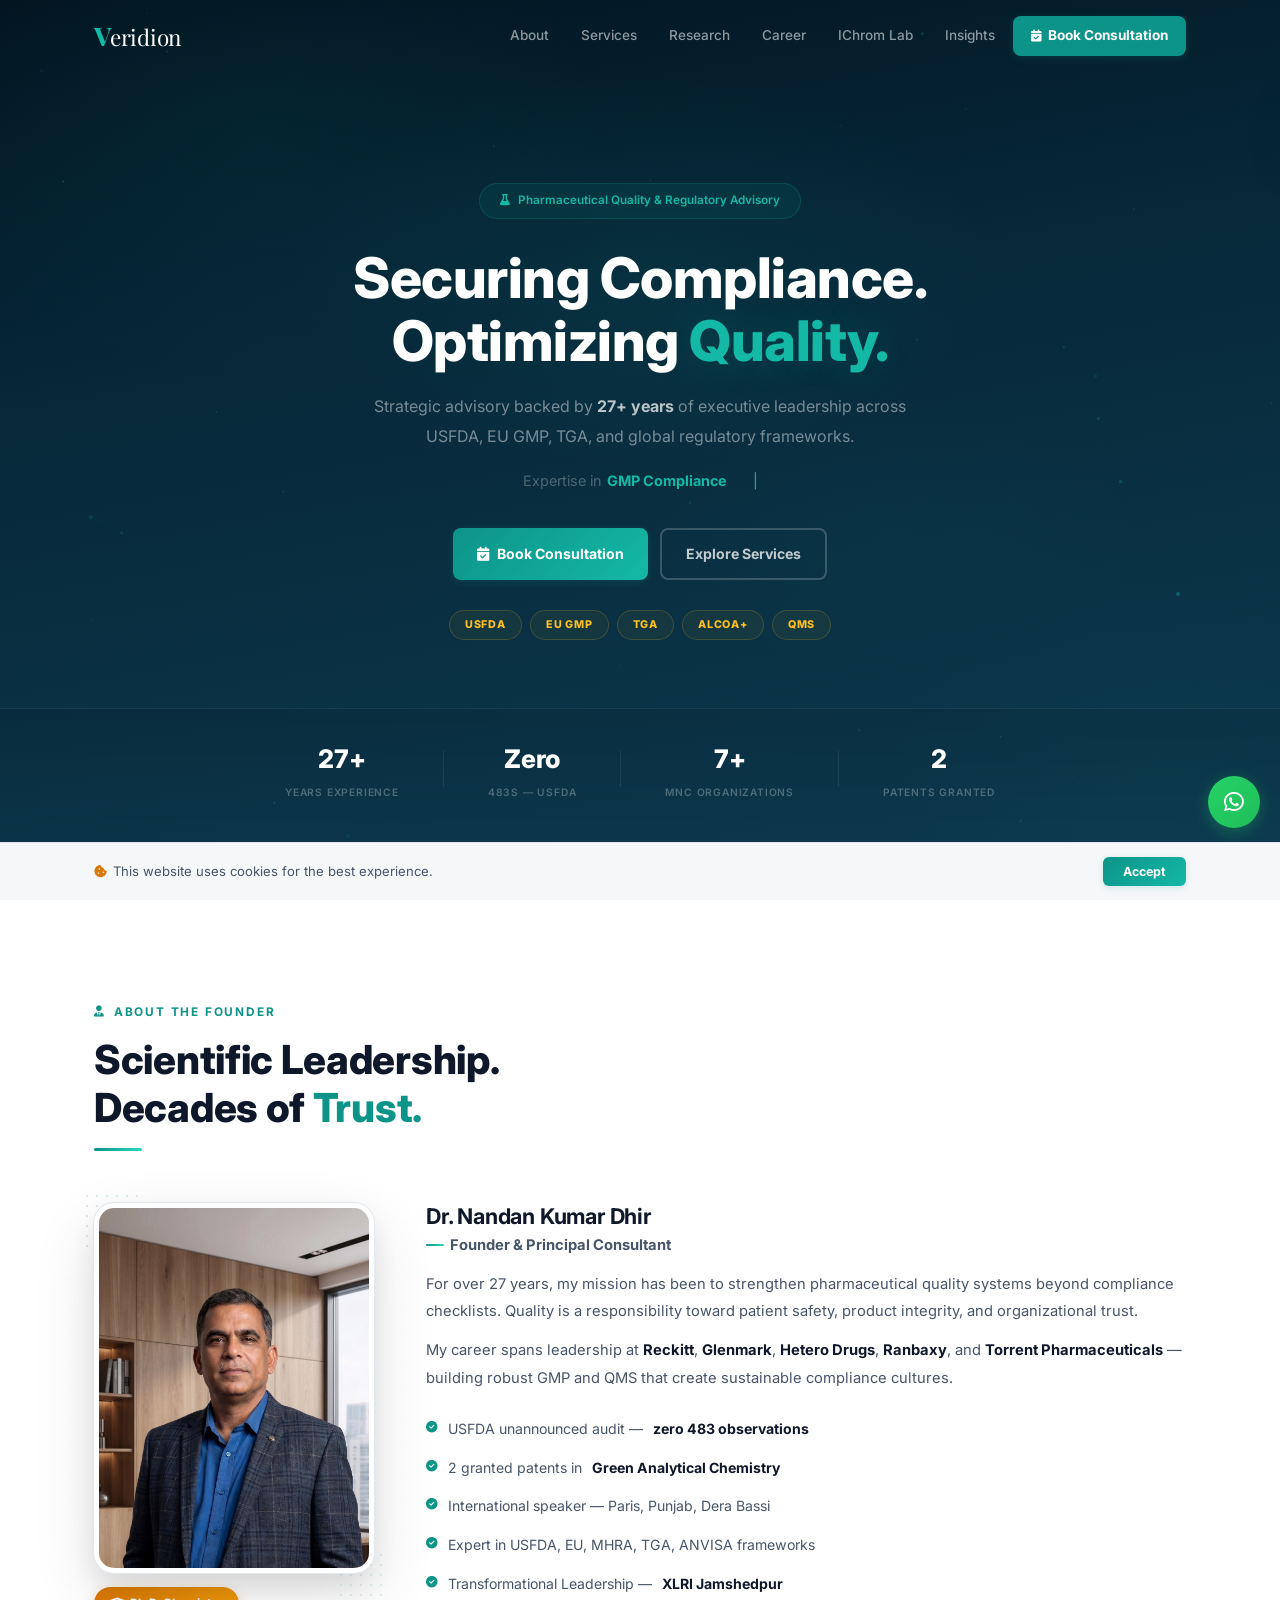
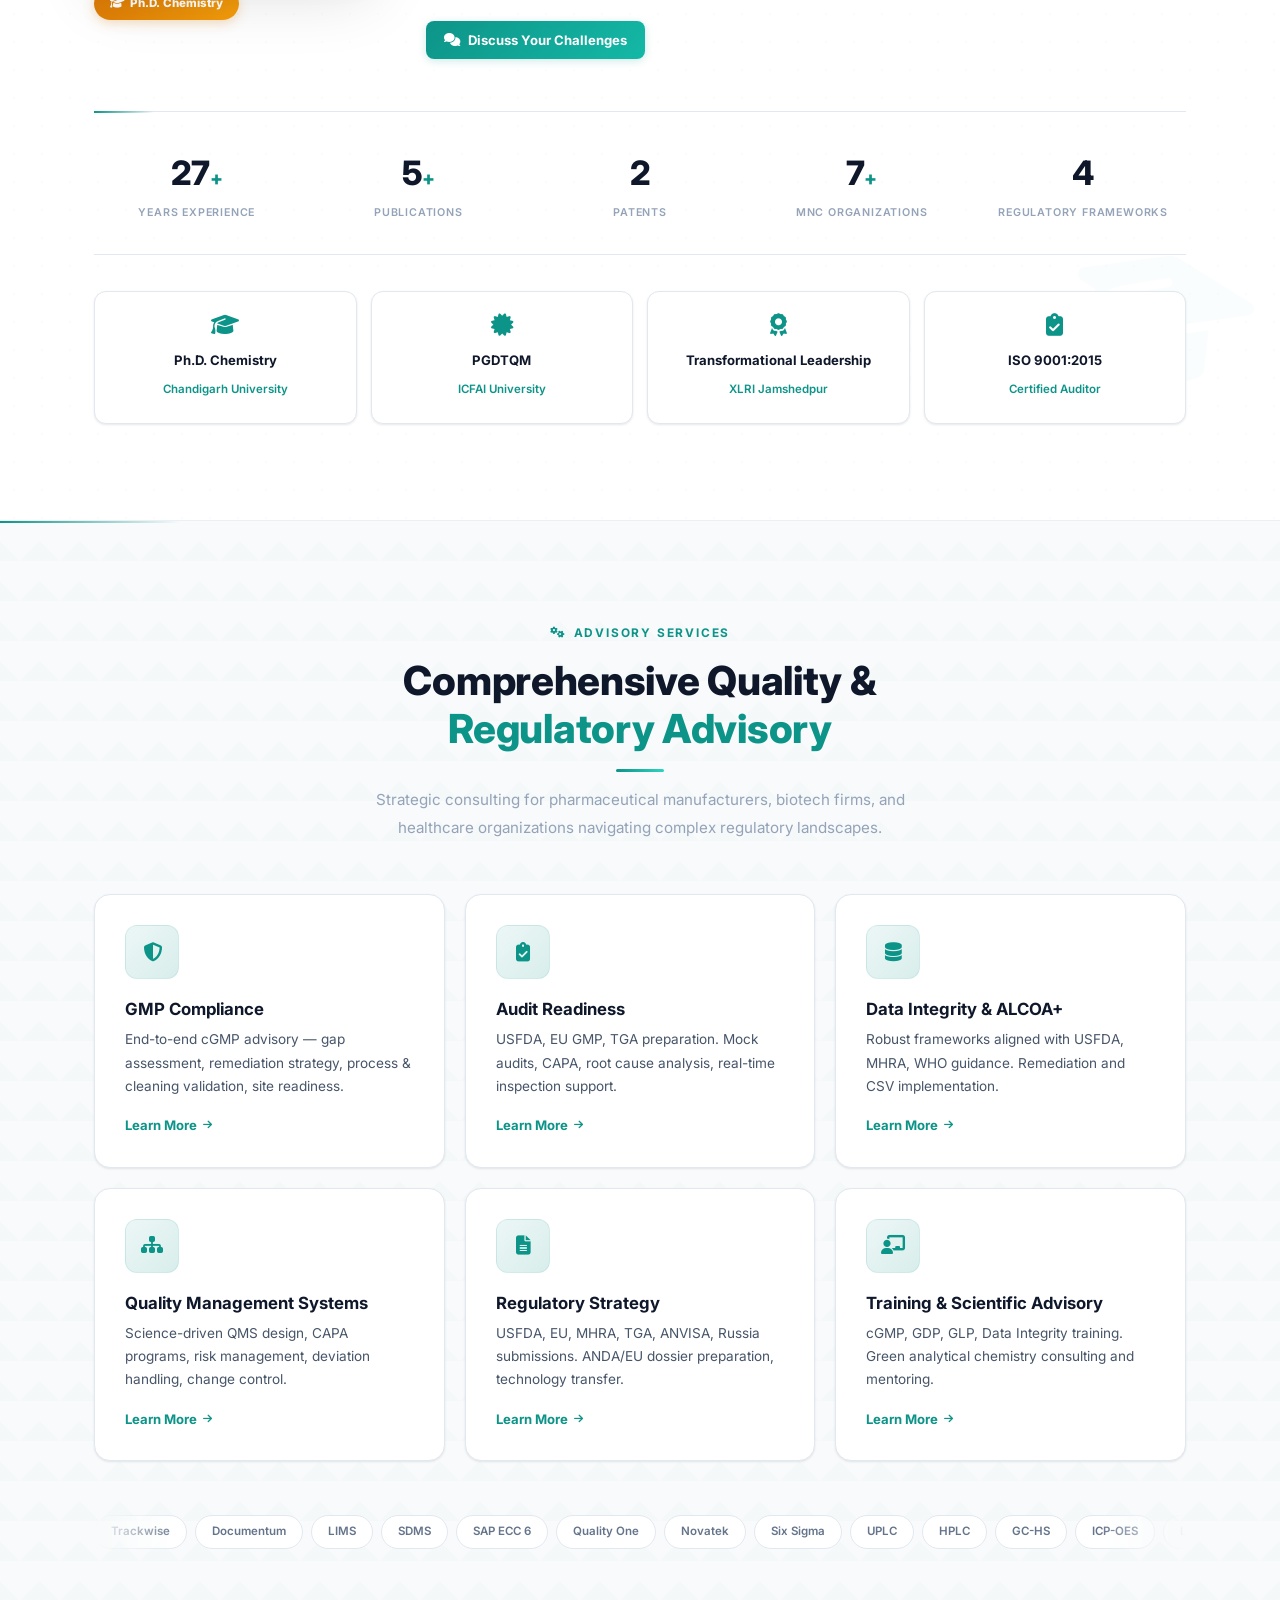
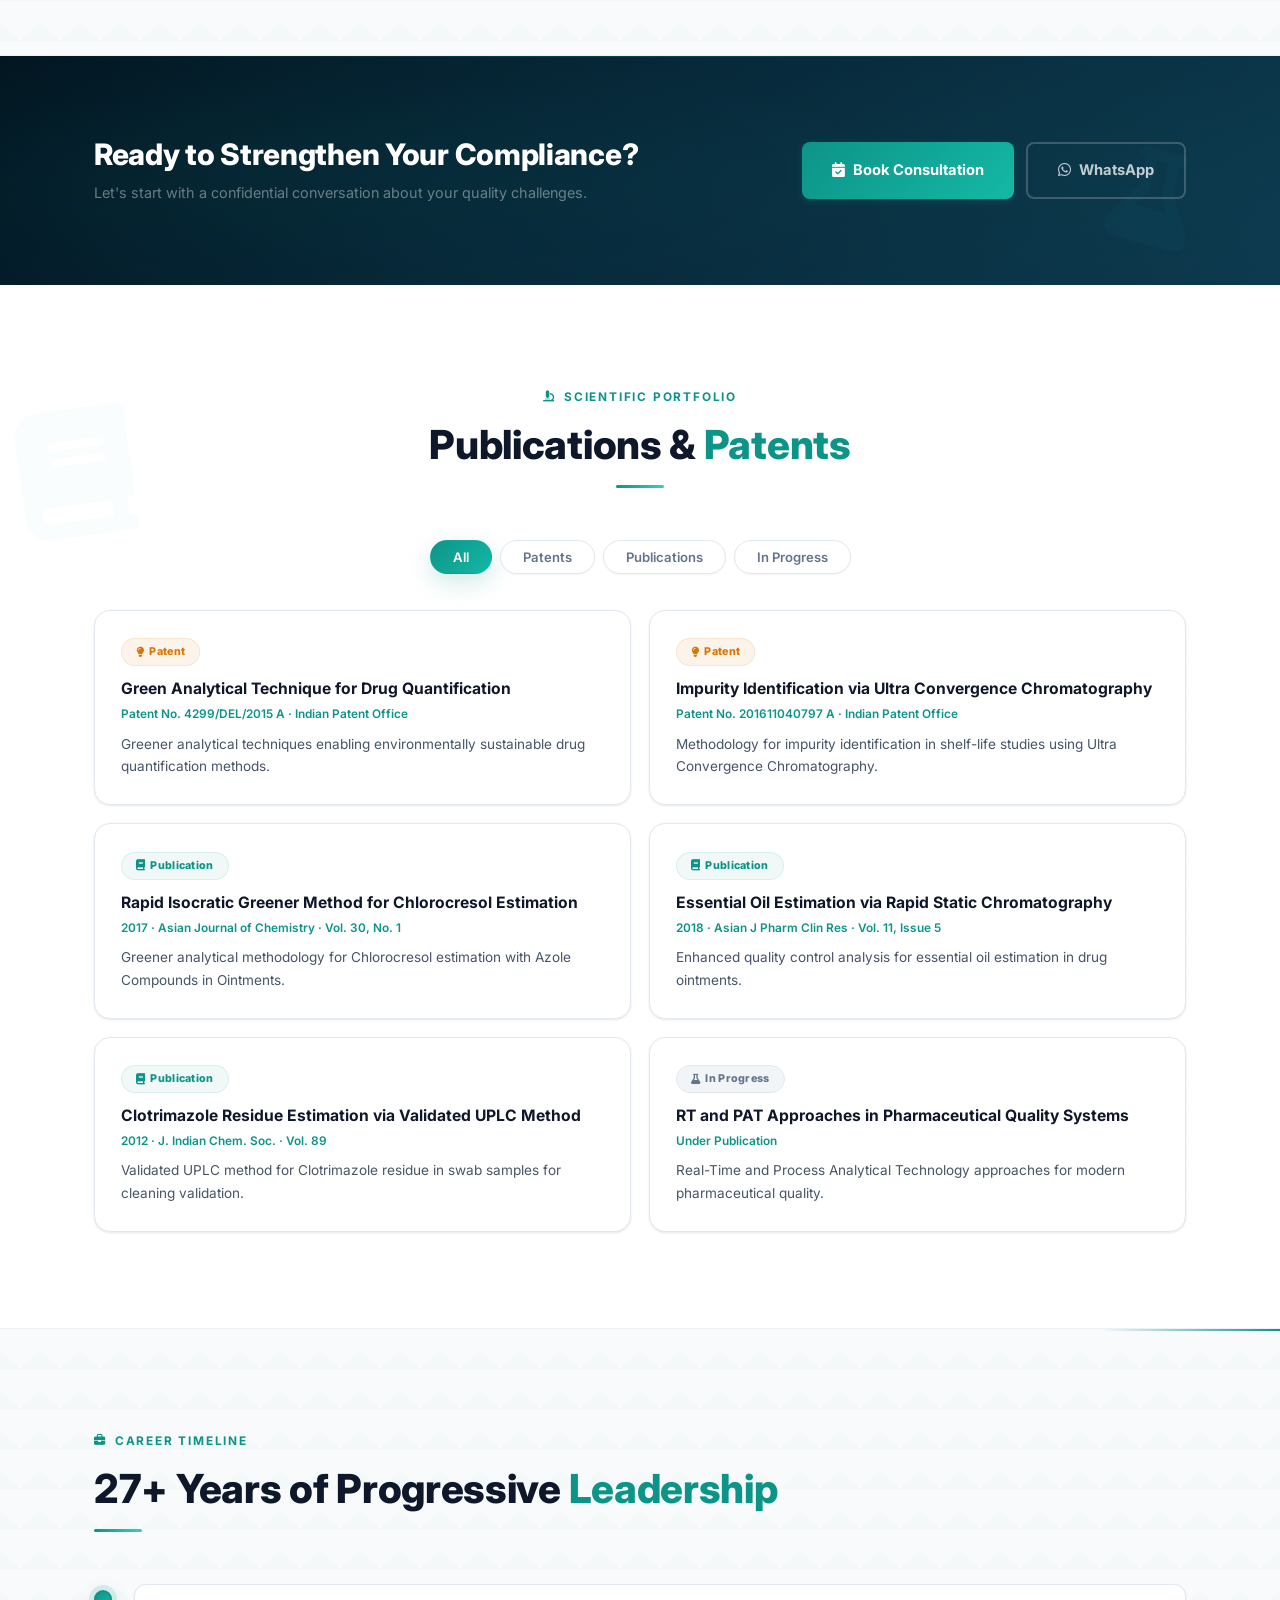
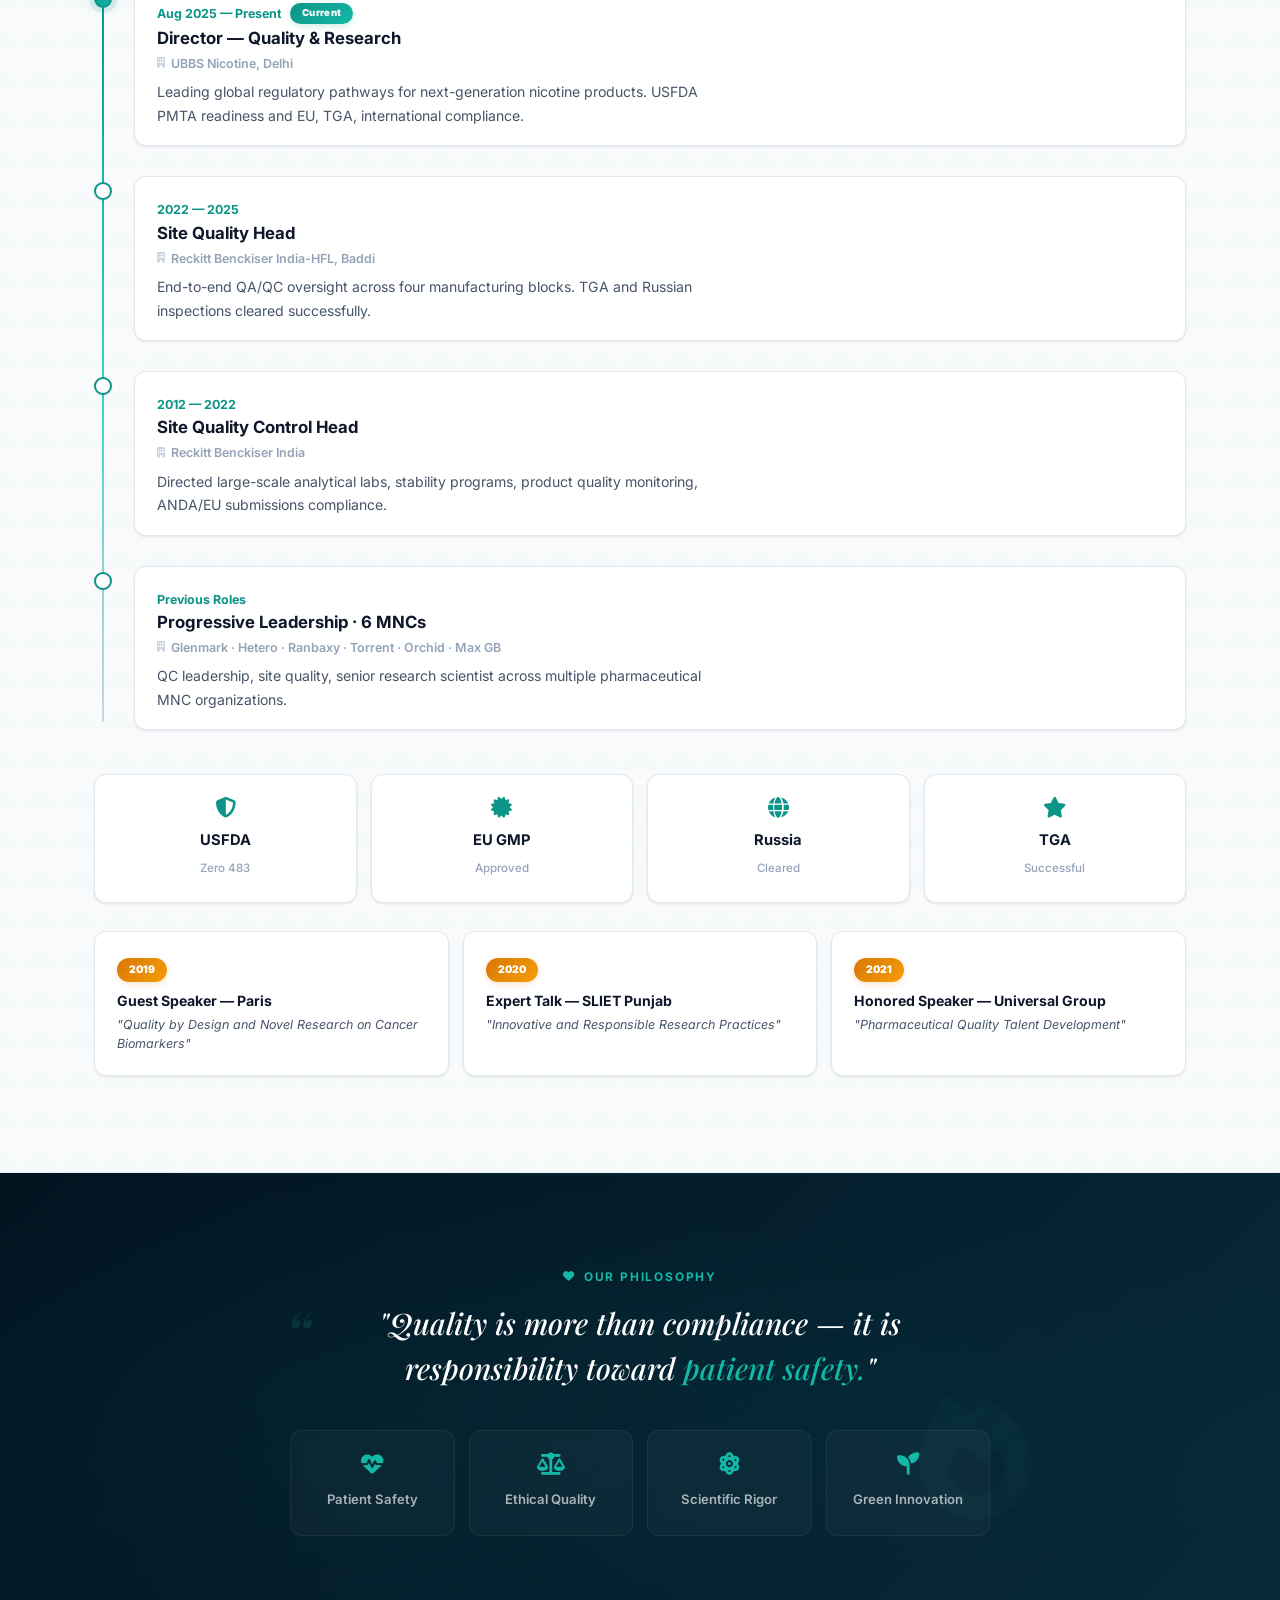
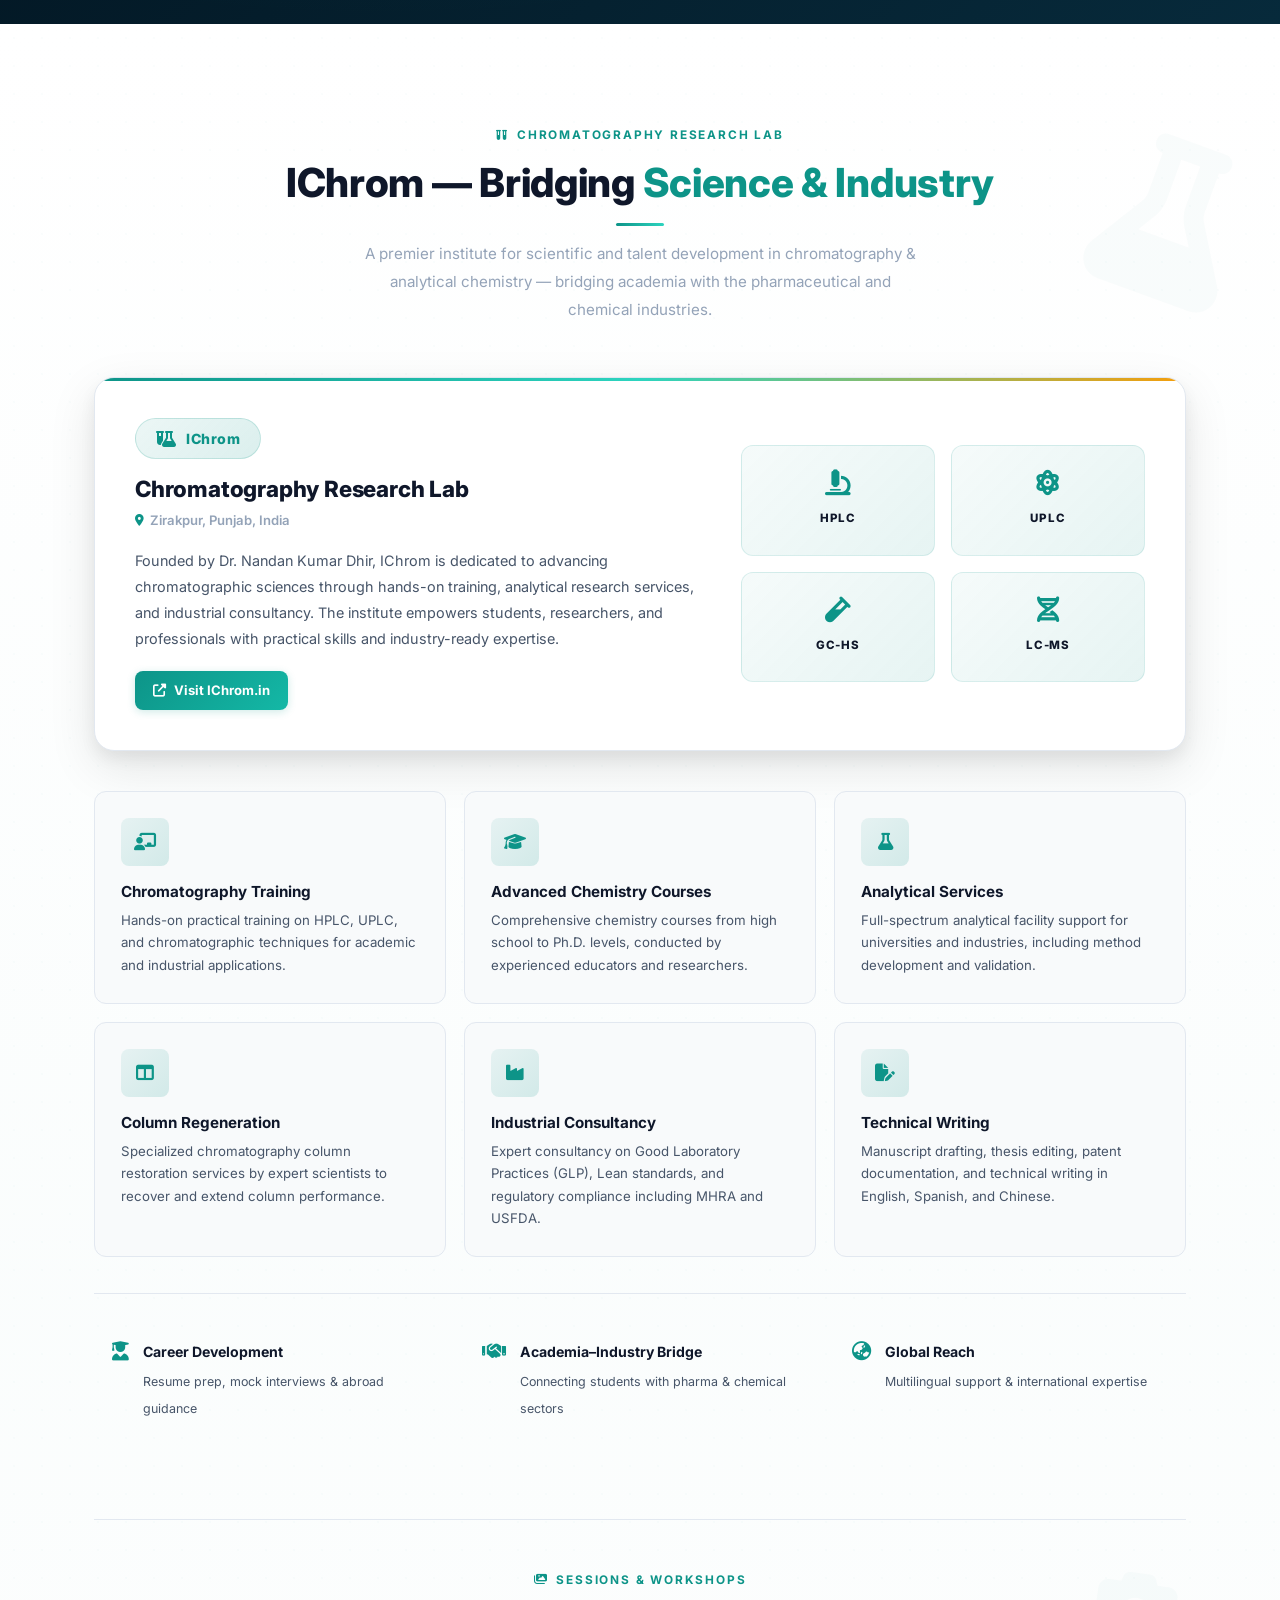
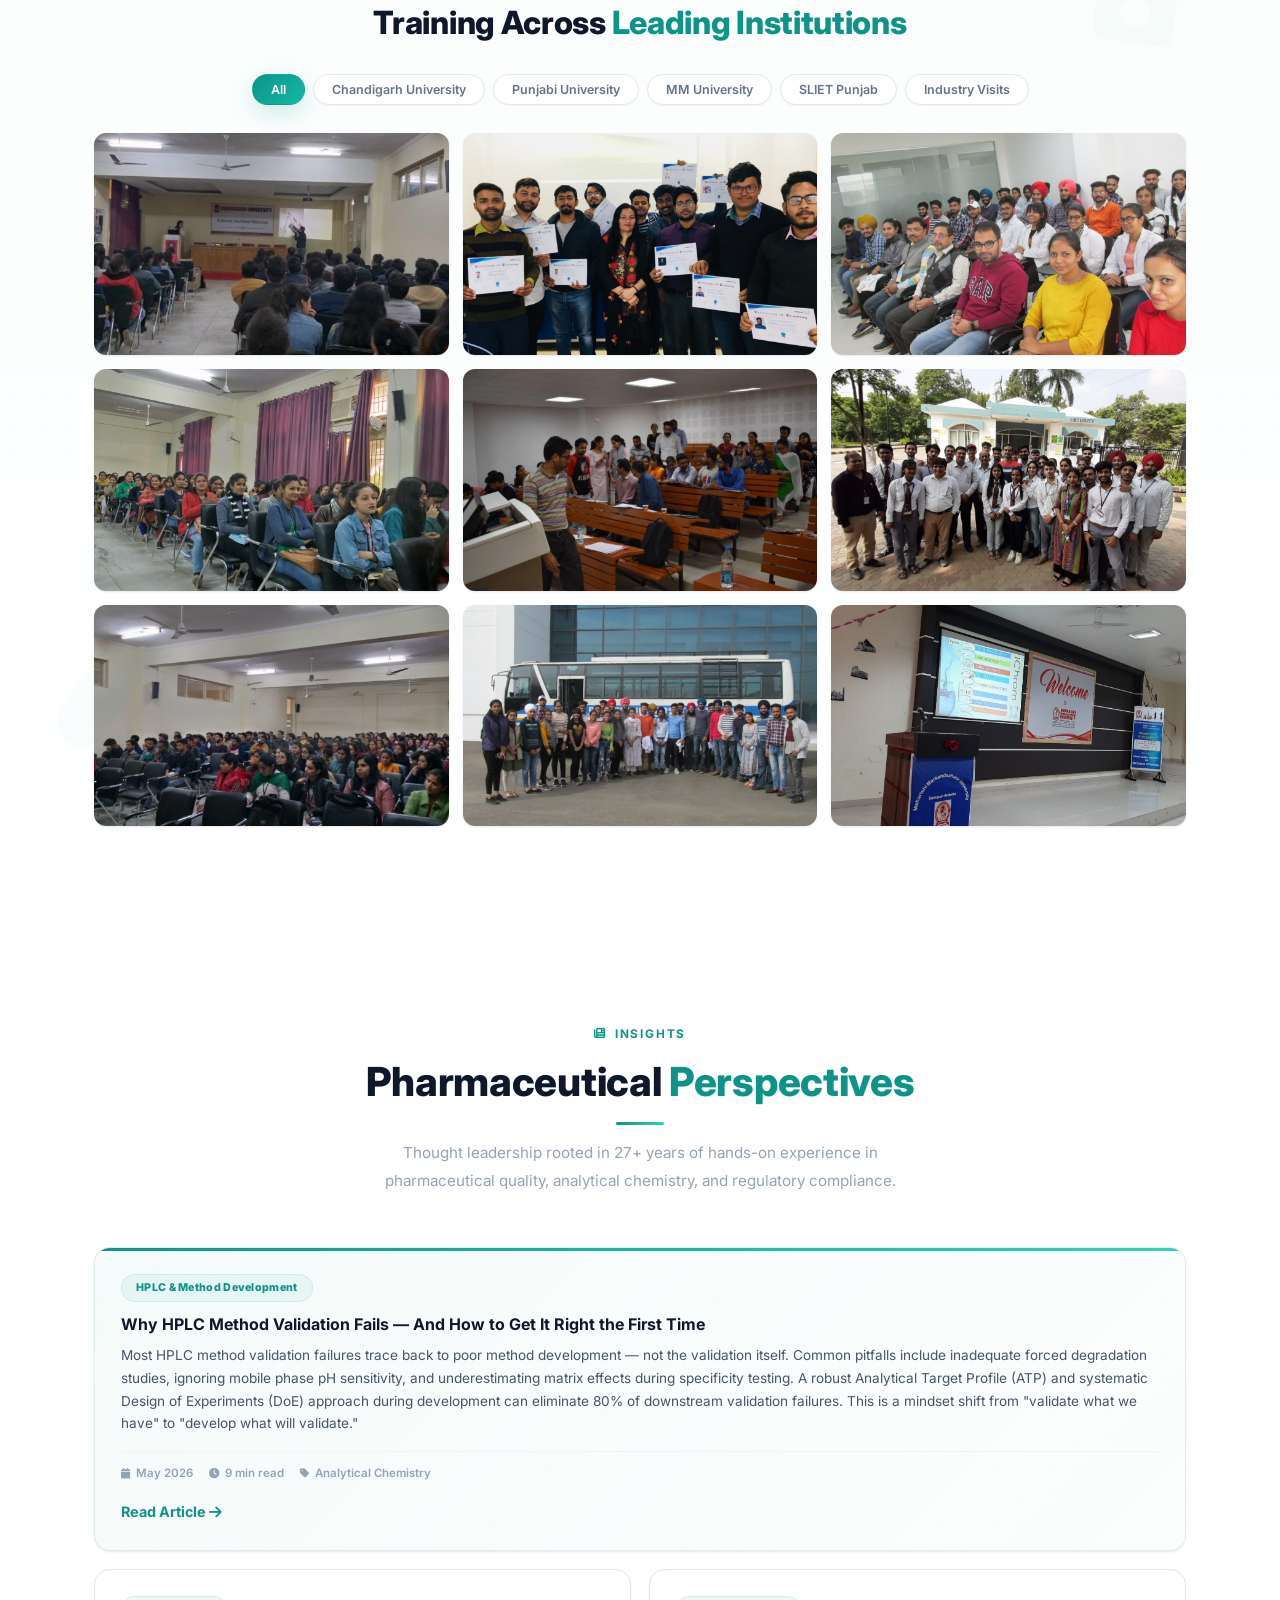
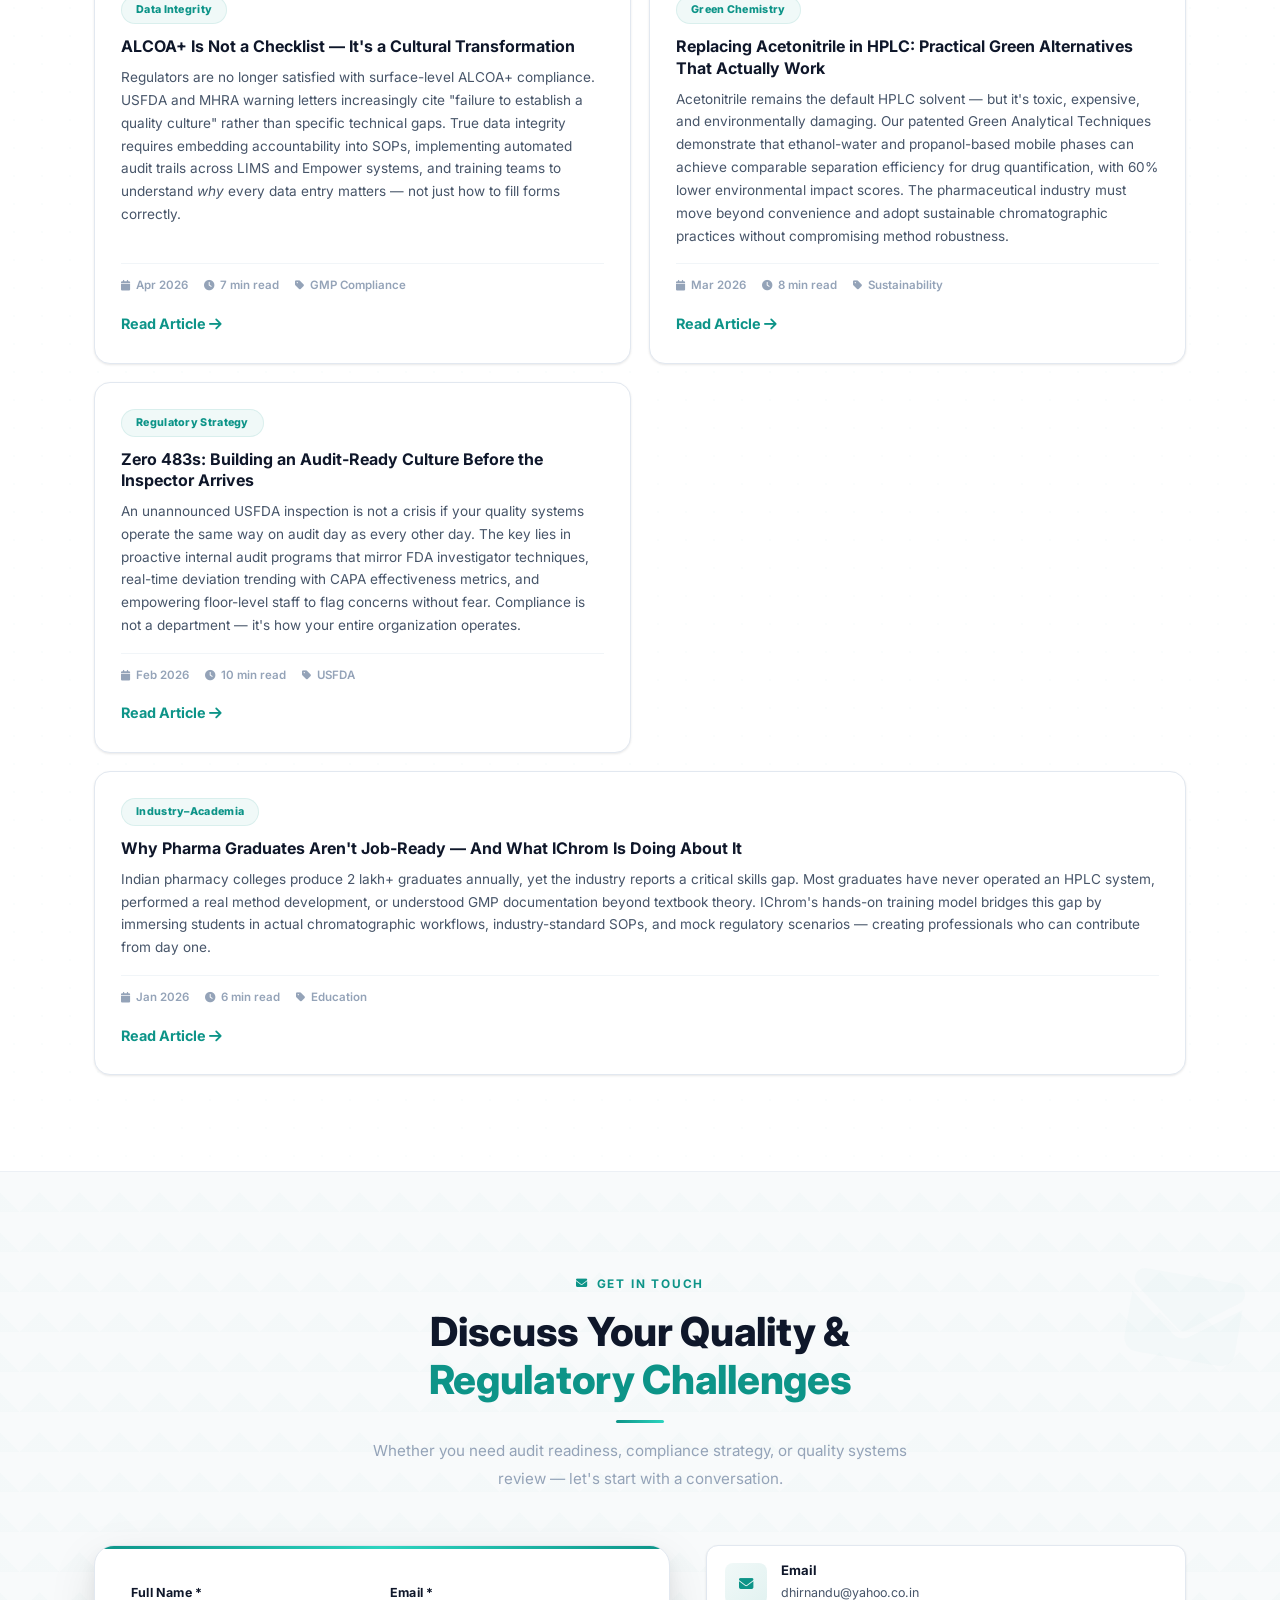
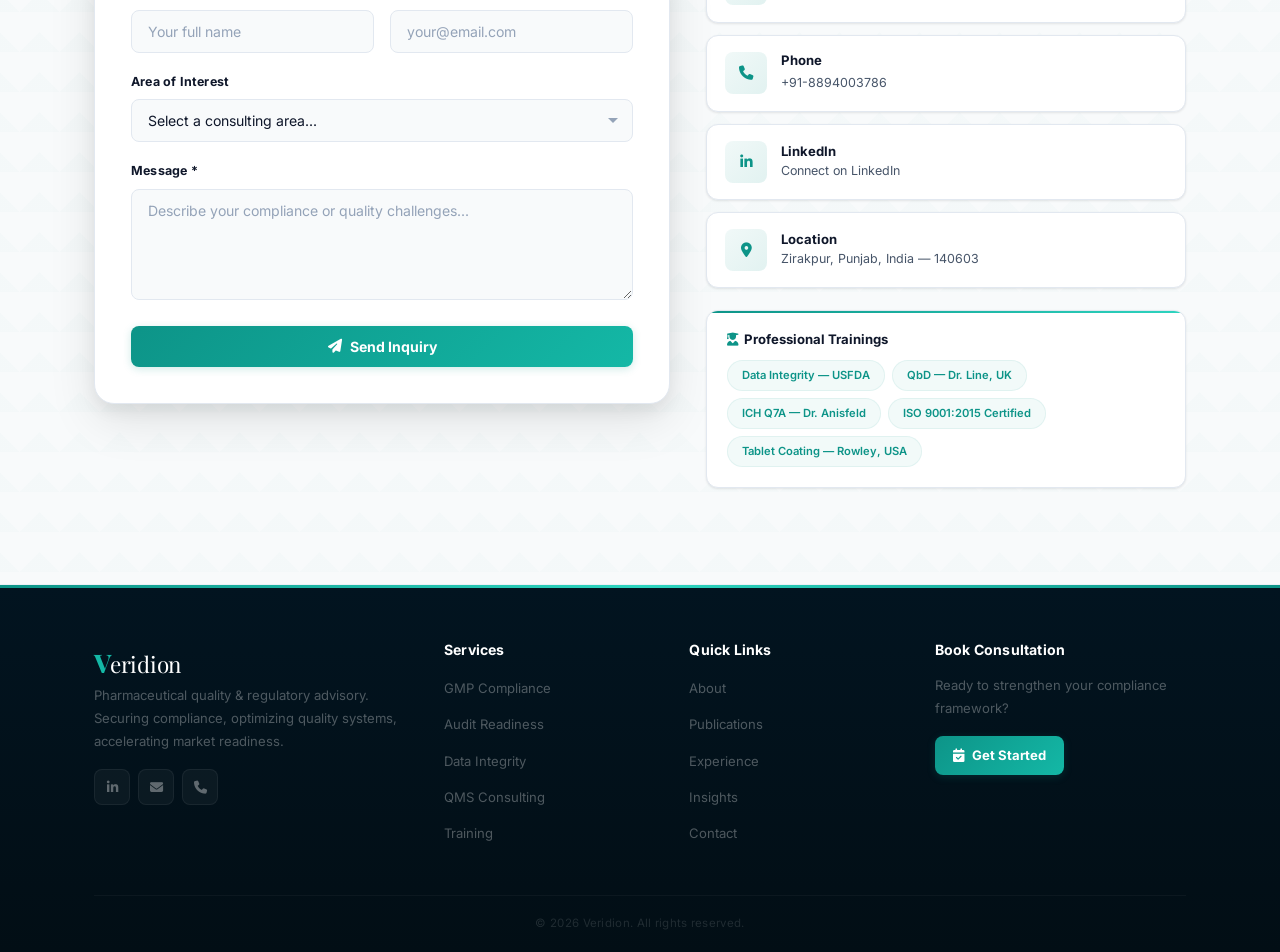
==== commit 31b1d575: "Add files via upload" ====
--- a/index.html
+++ b/index.html
@@ -46,6 +46,7 @@
                 <a href="#services">Services</a>
                 <a href="#publications">Research</a>
                 <a href="#experience">Career</a>
+                <a href="#ichrom">IChrom Lab</a>
                 <a href="#insights">Insights</a>
                 <a href="#contact" class="nav-cta-btn"><i class="fas fa-calendar-check"></i> Book Consultation</a>
             </nav>
@@ -62,6 +63,7 @@
         <a href="#services">Services</a>
         <a href="#publications">Research</a>
         <a href="#experience">Career</a>
+        <a href="#ichrom">IChrom Lab</a>
         <a href="#insights">Insights</a>
         <a href="#contact">Contact</a>
         <a href="#contact" class="mobile-cta"><i class="fas fa-calendar-check"></i> Book Consultation</a>
@@ -338,7 +340,7 @@
 
             <div class="awards-grid anim">
                 <div class="award-card"><span class="award-year">2019</span><h4>Guest Speaker — Paris</h4><p>"Quality by Design and Novel Research on Cancer Biomarkers"</p></div>
-                <div class="award-card"><span class="award-year">2020</span><h4>Expert Talk — SUET Punjab</h4><p>"Innovative and Responsible Research Practices"</p></div>
+                <div class="award-card"><span class="award-year">2020</span><h4>Expert Talk — SLIET Punjab</h4><p>"Innovative and Responsible Research Practices"</p></div>
                 <div class="award-card"><span class="award-year">2021</span><h4>Honored Speaker — Universal Group</h4><p>"Pharmaceutical Quality Talent Development"</p></div>
             </div>
         </div>
@@ -360,38 +362,234 @@
         </div>
     </section>
 
+    <!-- ===== ICHROM LAB (WHITE) ===== -->
+    <section id="ichrom" class="section section-white">
+        <div class="container">
+            <div class="section-header center anim">
+                <span class="section-tag"><i class="fas fa-vials"></i> Chromatography Research Lab</span>
+                <h2 class="section-title">IChrom — Bridging <span class="accent">Science & Industry</span></h2>
+                <p class="section-desc">A premier institute for scientific and talent development in chromatography & analytical chemistry — bridging academia with the pharmaceutical and chemical industries.</p>
+            </div>
+
+            <div class="ichrom-hero-card anim">
+                <div class="ichrom-hero-content">
+                    <div class="ichrom-logo-badge">
+                        <i class="fas fa-flask-vial"></i>
+                        <span>IChrom</span>
+                    </div>
+                    <h3>Chromatography Research Lab</h3>
+                    <p class="ichrom-location"><i class="fas fa-location-dot"></i> Zirakpur, Punjab, India</p>
+                    <p>Founded by Dr. Nandan Kumar Dhir, IChrom is dedicated to advancing chromatographic sciences through hands-on training, analytical research services, and industrial consultancy. The institute empowers students, researchers, and professionals with practical skills and industry-ready expertise.</p>
+                    <a href="https://www.ichrom.in" target="_blank" rel="noopener" class="btn btn-primary btn-sm"><i class="fas fa-external-link-alt"></i> Visit IChrom.in</a>
+                </div>
+                <div class="ichrom-hero-visual">
+                    <div class="ichrom-stat-ring">
+                        <div class="ichrom-ring-item">
+                            <i class="fas fa-microscope"></i>
+                            <span class="ichrom-ring-label">HPLC</span>
+                        </div>
+                        <div class="ichrom-ring-item">
+                            <i class="fas fa-atom"></i>
+                            <span class="ichrom-ring-label">UPLC</span>
+                        </div>
+                        <div class="ichrom-ring-item">
+                            <i class="fas fa-vial"></i>
+                            <span class="ichrom-ring-label">GC-HS</span>
+                        </div>
+                        <div class="ichrom-ring-item">
+                            <i class="fas fa-dna"></i>
+                            <span class="ichrom-ring-label">LC-MS</span>
+                        </div>
+                    </div>
+                </div>
+            </div>
+
+            <div class="ichrom-services-grid">
+                <div class="ichrom-service-card anim">
+                    <div class="ichrom-service-icon"><i class="fas fa-chalkboard-teacher"></i></div>
+                    <h4>Chromatography Training</h4>
+                    <p>Hands-on practical training on HPLC, UPLC, and chromatographic techniques for academic and industrial applications.</p>
+                </div>
+                <div class="ichrom-service-card anim">
+                    <div class="ichrom-service-icon"><i class="fas fa-graduation-cap"></i></div>
+                    <h4>Advanced Chemistry Courses</h4>
+                    <p>Comprehensive chemistry courses from high school to Ph.D. levels, conducted by experienced educators and researchers.</p>
+                </div>
+                <div class="ichrom-service-card anim">
+                    <div class="ichrom-service-icon"><i class="fas fa-flask"></i></div>
+                    <h4>Analytical Services</h4>
+                    <p>Full-spectrum analytical facility support for universities and industries, including method development and validation.</p>
+                </div>
+                <div class="ichrom-service-card anim">
+                    <div class="ichrom-service-icon"><i class="fas fa-columns"></i></div>
+                    <h4>Column Regeneration</h4>
+                    <p>Specialized chromatography column restoration services by expert scientists to recover and extend column performance.</p>
+                </div>
+                <div class="ichrom-service-card anim">
+                    <div class="ichrom-service-icon"><i class="fas fa-industry"></i></div>
+                    <h4>Industrial Consultancy</h4>
+                    <p>Expert consultancy on Good Laboratory Practices (GLP), Lean standards, and regulatory compliance including MHRA and USFDA.</p>
+                </div>
+                <div class="ichrom-service-card anim">
+                    <div class="ichrom-service-icon"><i class="fas fa-file-pen"></i></div>
+                    <h4>Technical Writing</h4>
+                    <p>Manuscript drafting, thesis editing, patent documentation, and technical writing in English, Spanish, and Chinese.</p>
+                </div>
+            </div>
+
+            <div class="ichrom-bottom-bar anim">
+                <div class="ichrom-bottom-item">
+                    <i class="fas fa-user-graduate"></i>
+                    <div>
+                        <strong>Career Development</strong>
+                        <span>Resume prep, mock interviews & abroad guidance</span>
+                    </div>
+                </div>
+                <div class="ichrom-bottom-item">
+                    <i class="fas fa-handshake"></i>
+                    <div>
+                        <strong>Academia–Industry Bridge</strong>
+                        <span>Connecting students with pharma & chemical sectors</span>
+                    </div>
+                </div>
+                <div class="ichrom-bottom-item">
+                    <i class="fas fa-globe-asia"></i>
+                    <div>
+                        <strong>Global Reach</strong>
+                        <span>Multilingual support & international expertise</span>
+                    </div>
+                </div>
+            </div>
+
+            <!-- Gallery -->
+            <div class="ichrom-gallery-section anim">
+                <div class="section-header center">
+                    <span class="section-tag"><i class="fas fa-images"></i> Sessions & Workshops</span>
+                    <h2 class="section-title" style="font-size: clamp(1.3rem, 3vw, 2rem);">Training Across <span class="accent">Leading Institutions</span></h2>
+                </div>
+
+                <div class="gallery-filters">
+                    <button class="gallery-filter-btn active" data-gallery-filter="all">All</button>
+                    <button class="gallery-filter-btn" data-gallery-filter="cu">Chandigarh University</button>
+                    <button class="gallery-filter-btn" data-gallery-filter="pup">Punjabi University</button>
+                    <button class="gallery-filter-btn" data-gallery-filter="mmu">MM University</button>
+                    <button class="gallery-filter-btn" data-gallery-filter="sliet">SLIET Punjab</button>
+                    <button class="gallery-filter-btn" data-gallery-filter="cut">Industry Visits</button>
+                </div>
+
+                <div class="gallery-grid" id="gallery-grid">
+                    <div class="gallery-item" data-gallery-cat="cu">
+                        <img src="cu3.jpg" alt="Session at Chandigarh University — large audience" loading="lazy">
+                        <div class="gallery-overlay">
+                            <span class="gallery-inst">Chandigarh University</span>
+                            <span class="gallery-type">Guest Lecture</span>
+                        </div>
+                    </div>
+                    <div class="gallery-item" data-gallery-cat="mmu">
+                        <img src="mmu1.jpg" alt="IChrom Certificate Distribution at MM University" loading="lazy">
+                        <div class="gallery-overlay">
+                            <span class="gallery-inst">MM University</span>
+                            <span class="gallery-type">Certificate Distribution</span>
+                        </div>
+                    </div>
+                    <div class="gallery-item" data-gallery-cat="pup">
+                        <img src="pup1.jpg" alt="Group photo at Punjabi University" loading="lazy">
+                        <div class="gallery-overlay">
+                            <span class="gallery-inst">Punjabi University</span>
+                            <span class="gallery-type">Training Session</span>
+                        </div>
+                    </div>
+                    <div class="gallery-item" data-gallery-cat="cu">
+                        <img src="cu5.jpg" alt="Packed audience at Chandigarh University" loading="lazy">
+                        <div class="gallery-overlay">
+                            <span class="gallery-inst">Chandigarh University</span>
+                            <span class="gallery-type">Audience Engagement</span>
+                        </div>
+                    </div>
+                    <div class="gallery-item" data-gallery-cat="sliet">
+                        <img src="sliet2.jpg" alt="Workshop at SLIET Punjab" loading="lazy">
+                        <div class="gallery-overlay">
+                            <span class="gallery-inst">SLIET Punjab</span>
+                            <span class="gallery-type">Expert Talk</span>
+                        </div>
+                    </div>
+                    <div class="gallery-item" data-gallery-cat="cut">
+                        <img src="cut1.jpg" alt="Industry visit group photo" loading="lazy">
+                        <div class="gallery-overlay">
+                            <span class="gallery-inst">Industry Visit</span>
+                            <span class="gallery-type">Pharma Facility Tour</span>
+                        </div>
+                    </div>
+                    <div class="gallery-item" data-gallery-cat="cu">
+                        <img src="cu4.jpg" alt="Full house at Chandigarh University session" loading="lazy">
+                        <div class="gallery-overlay">
+                            <span class="gallery-inst">Chandigarh University</span>
+                            <span class="gallery-type">Lecture Hall</span>
+                        </div>
+                    </div>
+                    <div class="gallery-item" data-gallery-cat="pup">
+                        <img src="pup2.jpg" alt="Group photo at Punjabi University field visit" loading="lazy">
+                        <div class="gallery-overlay">
+                            <span class="gallery-inst">Punjabi University</span>
+                            <span class="gallery-type">Industry Exposure</span>
+                        </div>
+                    </div>
+                    <div class="gallery-item" data-gallery-cat="mmu">
+                        <img src="lmmu1.jpg" alt="IChrom presentation at MM University" loading="lazy">
+                        <div class="gallery-overlay">
+                            <span class="gallery-inst">MM University</span>
+                            <span class="gallery-type">IChrom Workshop</span>
+                        </div>
+                    </div>
+                </div>
+            </div>
+        </div>
+    </section>
+
     <!-- ===== INSIGHTS (WHITE) ===== -->
     <section id="insights" class="section section-white">
         <div class="container">
             <div class="section-header center anim">
                 <span class="section-tag"><i class="fas fa-newspaper"></i> Insights</span>
                 <h2 class="section-title">Pharmaceutical <span class="accent">Perspectives</span></h2>
+                <p class="section-desc">Thought leadership rooted in 27+ years of hands-on experience in pharmaceutical quality, analytical chemistry, and regulatory compliance.</p>
             </div>
             <div class="insights-grid">
-                <article class="insight-card featured anim">
-                    <span class="insight-tag">GMP</span>
-                    <h3>The Future of GMP Compliance in Digital Transformation</h3>
-                    <p>How AI, automation, and digital quality management systems are reshaping GMP compliance — opportunities and challenges for the pharmaceutical industry.</p>
-                    <div class="insight-meta"><span><i class="fas fa-calendar"></i> May 2026</span><span><i class="fas fa-clock"></i> 8 min read</span></div>
-                </article>
-                <article class="insight-card anim">
+                <a href="article-hplc-validation.html" class="insight-card featured anim" style="text-decoration: none; color: inherit;">
+                    <span class="insight-tag">HPLC & Method Development</span>
+                    <h3>Why HPLC Method Validation Fails — And How to Get It Right the First Time</h3>
+                    <p>Most HPLC method validation failures trace back to poor method development — not the validation itself. Common pitfalls include inadequate forced degradation studies, ignoring mobile phase pH sensitivity, and underestimating matrix effects during specificity testing. A robust Analytical Target Profile (ATP) and systematic Design of Experiments (DoE) approach during development can eliminate 80% of downstream validation failures. This is a mindset shift from "validate what we have" to "develop what will validate."</p>
+                    <div class="insight-meta"><span><i class="fas fa-calendar"></i> May 2026</span><span><i class="fas fa-clock"></i> 9 min read</span><span><i class="fas fa-tag"></i> Analytical Chemistry</span></div>
+                    <div class="read-more" style="margin-top: 16px; font-weight: 700; color: var(--teal); font-size: 0.9rem;">Read Article <i class="fas fa-arrow-right"></i></div>
+                </a>
+                <a href="article-alcoa-data-integrity.html" class="insight-card anim" style="text-decoration: none; color: inherit;">
                     <span class="insight-tag">Data Integrity</span>
-                    <h3>Building a Culture of Data Integrity</h3>
-                    <p>Moving beyond checkbox compliance to genuine data integrity cultures within organizations.</p>
-                    <div class="insight-meta"><span><i class="fas fa-calendar"></i> Apr 2026</span><span><i class="fas fa-clock"></i> 6 min</span></div>
-                </article>
-                <article class="insight-card anim">
+                    <h3>ALCOA+ Is Not a Checklist — It's a Cultural Transformation</h3>
+                    <p>Regulators are no longer satisfied with surface-level ALCOA+ compliance. USFDA and MHRA warning letters increasingly cite "failure to establish a quality culture" rather than specific technical gaps. True data integrity requires embedding accountability into SOPs, implementing automated audit trails across LIMS and Empower systems, and training teams to understand <em>why</em> every data entry matters — not just how to fill forms correctly.</p>
+                    <div class="insight-meta"><span><i class="fas fa-calendar"></i> Apr 2026</span><span><i class="fas fa-clock"></i> 7 min read</span><span><i class="fas fa-tag"></i> GMP Compliance</span></div>
+                    <div class="read-more" style="margin-top: 16px; font-weight: 700; color: var(--teal); font-size: 0.9rem;">Read Article <i class="fas fa-arrow-right"></i></div>
+                </a>
+                <a href="article-green-chemistry.html" class="insight-card anim" style="text-decoration: none; color: inherit;">
                     <span class="insight-tag">Green Chemistry</span>
-                    <h3>Green Analytical Chemistry for Modern Labs</h3>
-                    <p>Sustainable analytical methods without compromising quality outcomes.</p>
-                    <div class="insight-meta"><span><i class="fas fa-calendar"></i> Mar 2026</span><span><i class="fas fa-clock"></i> 7 min</span></div>
-                </article>
-                <article class="insight-card anim">
-                    <span class="insight-tag">Regulatory</span>
-                    <h3>Clearing USFDA Audit with Zero 483s</h3>
-                    <p>Practical strategies and quality culture approaches for inspection success.</p>
-                    <div class="insight-meta"><span><i class="fas fa-calendar"></i> Feb 2026</span><span><i class="fas fa-clock"></i> 10 min</span></div>
-                </article>
+                    <h3>Replacing Acetonitrile in HPLC: Practical Green Alternatives That Actually Work</h3>
+                    <p>Acetonitrile remains the default HPLC solvent — but it's toxic, expensive, and environmentally damaging. Our patented Green Analytical Techniques demonstrate that ethanol-water and propanol-based mobile phases can achieve comparable separation efficiency for drug quantification, with 60% lower environmental impact scores. The pharmaceutical industry must move beyond convenience and adopt sustainable chromatographic practices without compromising method robustness.</p>
+                    <div class="insight-meta"><span><i class="fas fa-calendar"></i> Mar 2026</span><span><i class="fas fa-clock"></i> 8 min read</span><span><i class="fas fa-tag"></i> Sustainability</span></div>
+                    <div class="read-more" style="margin-top: 16px; font-weight: 700; color: var(--teal); font-size: 0.9rem;">Read Article <i class="fas fa-arrow-right"></i></div>
+                </a>
+                <a href="article-zero-483.html" class="insight-card anim" style="text-decoration: none; color: inherit;">
+                    <span class="insight-tag">Regulatory Strategy</span>
+                    <h3>Zero 483s: Building an Audit-Ready Culture Before the Inspector Arrives</h3>
+                    <p>An unannounced USFDA inspection is not a crisis if your quality systems operate the same way on audit day as every other day. The key lies in proactive internal audit programs that mirror FDA investigator techniques, real-time deviation trending with CAPA effectiveness metrics, and empowering floor-level staff to flag concerns without fear. Compliance is not a department — it's how your entire organization operates.</p>
+                    <div class="insight-meta"><span><i class="fas fa-calendar"></i> Feb 2026</span><span><i class="fas fa-clock"></i> 10 min read</span><span><i class="fas fa-tag"></i> USFDA</span></div>
+                    <div class="read-more" style="margin-top: 16px; font-weight: 700; color: var(--teal); font-size: 0.9rem;">Read Article <i class="fas fa-arrow-right"></i></div>
+                </a>
+                <a href="article-education-gap.html" class="insight-card anim" style="text-decoration: none; color: inherit;">
+                    <span class="insight-tag">Industry–Academia</span>
+                    <h3>Why Pharma Graduates Aren't Job-Ready — And What IChrom Is Doing About It</h3>
+                    <p>Indian pharmacy colleges produce 2 lakh+ graduates annually, yet the industry reports a critical skills gap. Most graduates have never operated an HPLC system, performed a real method development, or understood GMP documentation beyond textbook theory. IChrom's hands-on training model bridges this gap by immersing students in actual chromatographic workflows, industry-standard SOPs, and mock regulatory scenarios — creating professionals who can contribute from day one.</p>
+                    <div class="insight-meta"><span><i class="fas fa-calendar"></i> Jan 2026</span><span><i class="fas fa-clock"></i> 6 min read</span><span><i class="fas fa-tag"></i> Education</span></div>
+                    <div class="read-more" style="margin-top: 16px; font-weight: 700; color: var(--teal); font-size: 0.9rem;">Read Article <i class="fas fa-arrow-right"></i></div>
+                </a>
             </div>
         </div>
     </section>
--- a/style.css
+++ b/style.css
@@ -253,13 +253,34 @@
 /* ==============================================
    SECTIONS
    ============================================== */
-.section { padding: 96px 0; position: relative; }
-.section-white { background: var(--white); }
+.section { padding: 96px 0; position: relative; overflow: hidden; }
+.section-white {
+    background: var(--white);
+    position: relative;
+}
+/* Subtle dot pattern for white sections */
+.section-white::after {
+    content: ''; position: absolute; inset: 0; pointer-events: none;
+    background-image: radial-gradient(circle, rgba(13,148,136,0.03) 1px, transparent 1px);
+    background-size: 28px 28px;
+    opacity: 0.6;
+}
+.section-white > .container { position: relative; z-index: 2; }
 .section-light {
     background: var(--gray-50);
     border-top: 1px solid rgba(226,232,240,0.5);
     border-bottom: 1px solid rgba(226,232,240,0.5);
-}
+    position: relative;
+}
+/* Subtle cross-hatch for light sections */
+.section-light::after {
+    content: ''; position: absolute; inset: 0; pointer-events: none;
+    background-image:
+        linear-gradient(45deg, rgba(13,148,136,0.015) 25%, transparent 25%),
+        linear-gradient(-45deg, rgba(13,148,136,0.015) 25%, transparent 25%);
+    background-size: 40px 40px;
+}
+.section-light > .container { position: relative; z-index: 2; }
 .section-header { margin-bottom: 52px; }
 .section-header.center { text-align: center; }
 .section-tag {
@@ -280,6 +301,20 @@
     color: var(--text-dark);
     letter-spacing: -0.3px;
 }
+/* Decorative underline accent on section titles */
+.section-title::after {
+    content: ''; display: block;
+    width: 48px; height: 3px;
+    background: linear-gradient(90deg, var(--teal), var(--teal-light));
+    border-radius: 3px; margin-top: 16px;
+}
+.section-header.center .section-title::after {
+    margin-left: auto; margin-right: auto;
+}
+/* Hide underline on dark sections and sub-headers */
+.section-philosophy .section-title::after,
+.cta-section .section-title::after,
+.ichrom-gallery-section .section-title::after { display: none; }
 .section-desc {
     max-width: 560px; font-size: 0.95rem;
     color: var(--text-light); line-height: 1.85;
@@ -397,6 +432,13 @@
 /* ==============================================
    ABOUT (WHITE)
    ============================================== */
+/* Decorative accent for About section */
+#about::before {
+    content: '\f19d'; font-family: 'Font Awesome 6 Free'; font-weight: 900;
+    position: absolute; bottom: 80px; right: 30px;
+    font-size: 9rem; color: rgba(13,148,136,0.02);
+    transform: rotate(12deg); pointer-events: none; z-index: 1;
+}
 .about-grid {
     display: grid; grid-template-columns: 280px 1fr;
     gap: 52px; align-items: start; margin-bottom: 52px;
@@ -407,6 +449,24 @@
     border: 5px solid var(--white);
     outline: 1px solid var(--gray-200);
     position: relative;
+}
+/* Decorative corner dots */
+.about-photo-col {
+    position: relative;
+}
+.about-photo-col::before {
+    content: ''; position: absolute; top: -12px; left: -12px;
+    width: 60px; height: 60px;
+    background-image: radial-gradient(circle, var(--teal) 1.5px, transparent 1.5px);
+    background-size: 10px 10px;
+    opacity: 0.15; pointer-events: none; z-index: 0;
+}
+.about-photo-col::after {
+    content: ''; position: absolute; bottom: 20px; right: -12px;
+    width: 50px; height: 50px;
+    background-image: radial-gradient(circle, var(--teal) 1.5px, transparent 1.5px);
+    background-size: 10px 10px;
+    opacity: 0.12; pointer-events: none; z-index: 0;
 }
 .about-photo::after {
     content: ''; position: absolute; inset: 0;
@@ -496,6 +556,13 @@
 /* ==============================================
    SERVICES (LIGHT GRAY)
    ============================================== */
+/* Decorative corner accent for services section */
+#services::before {
+    content: ''; position: absolute;
+    top: -1px; left: 0; width: 180px; height: 3px;
+    background: linear-gradient(90deg, var(--teal), transparent);
+    z-index: 3;
+}
 .services-grid { display: grid; grid-template-columns: repeat(3, 1fr); gap: 20px; margin-bottom: 44px; }
 .service-card {
     padding: 30px; background: var(--white);
@@ -523,6 +590,7 @@
     display: flex; align-items: center; justify-content: center;
     font-size: 1.2rem; color: var(--teal); margin-bottom: 20px;
     transition: all 0.35s var(--ease);
+    border: 1px solid rgba(13,148,136,0.1);
 }
 .service-card:hover .service-icon {
     background: linear-gradient(135deg, var(--teal), var(--teal-bright));
@@ -580,6 +648,13 @@
     top: 0; left: 0; right: 0; height: 1px;
     background: linear-gradient(90deg, transparent, rgba(20,184,166,0.2), transparent);
 }
+/* Floating molecule icon decoration */
+.cta-inner::before {
+    content: '\f0c3'; font-family: 'Font Awesome 6 Free'; font-weight: 900;
+    position: absolute; top: -20px; right: -10px;
+    font-size: 6rem; color: rgba(20,184,166,0.04);
+    transform: rotate(15deg); pointer-events: none;
+}
 .cta-inner {
     position: relative; z-index: 2;
     display: flex; align-items: center; justify-content: space-between; gap: 36px;
@@ -595,6 +670,13 @@
 /* ==============================================
    PUBLICATIONS (WHITE)
    ============================================== */
+/* Decorative accent for Publications */
+#publications::before {
+    content: '\f02d'; font-family: 'Font Awesome 6 Free'; font-weight: 900;
+    position: absolute; top: 80px; left: 20px;
+    font-size: 8rem; color: rgba(13,148,136,0.02);
+    transform: rotate(-8deg); pointer-events: none; z-index: 1;
+}
 .pub-filters { display: flex; gap: 8px; justify-content: center; flex-wrap: wrap; margin-bottom: 36px; }
 .filter-btn {
     padding: 8px 22px; background: var(--white);
@@ -646,6 +728,12 @@
 /* ==============================================
    EXPERIENCE (LIGHT GRAY)
    ============================================== */
+#experience::before {
+    content: ''; position: absolute;
+    top: -1px; right: 0; width: 180px; height: 3px;
+    background: linear-gradient(90deg, transparent, var(--teal));
+    z-index: 3;
+}
 .timeline { position: relative; padding-left: 40px; margin-bottom: 44px; }
 .timeline::before {
     content: ''; position: absolute; left: 8px; top: 8px; bottom: 8px;
@@ -767,6 +855,13 @@
     background: linear-gradient(135deg, var(--navy-deepest), var(--navy-dark));
     position: relative; overflow: hidden;
 }
+/* Decorative floating icons in philosophy */
+.section-philosophy .philosophy-inner::after {
+    content: '\f06d'; font-family: 'Font Awesome 6 Free'; font-weight: 900;
+    position: absolute; bottom: -30px; right: -40px;
+    font-size: 8rem; color: rgba(20,184,166,0.03);
+    transform: rotate(-15deg); pointer-events: none;
+}
 .section-philosophy::before {
     content: ''; position: absolute; inset: 0;
     background:
@@ -810,6 +905,246 @@
 .pillar span { font-size: 0.82rem; font-weight: 600; color: rgba(255,255,255,0.65); }
 
 /* ==============================================
+   ICHROM LAB (WHITE)
+   ============================================== */
+/* IChrom section gradient accent */
+#ichrom {
+    background: linear-gradient(180deg, var(--white) 0%, rgba(13,148,136,0.02) 50%, var(--white) 100%);
+}
+/* Decorative floating lab icons */
+#ichrom::before {
+    content: '\f0c3'; font-family: 'Font Awesome 6 Free'; font-weight: 900;
+    position: absolute; top: 60px; right: 40px;
+    font-size: 10rem; color: rgba(13,148,136,0.025);
+    transform: rotate(20deg); pointer-events: none; z-index: 1;
+}
+#ichrom .container::after {
+    content: '\f492'; font-family: 'Font Awesome 6 Free'; font-weight: 900;
+    position: absolute; bottom: 40px; left: -20px;
+    font-size: 8rem; color: rgba(13,148,136,0.02);
+    transform: rotate(-10deg); pointer-events: none;
+}
+.ichrom-hero-card {
+    display: grid; grid-template-columns: 1.4fr 1fr;
+    gap: 40px; align-items: center;
+    padding: 40px; background: var(--white);
+    border: 1px solid var(--gray-200); border-radius: var(--radius-xl);
+    box-shadow: var(--shadow-lg);
+    margin-bottom: 40px;
+    position: relative; overflow: hidden;
+}
+.ichrom-hero-card::before {
+    content: ''; position: absolute; top: 0; left: 0; right: 0;
+    height: 3px;
+    background: linear-gradient(90deg, var(--teal), var(--teal-light), var(--gold-light));
+}
+.ichrom-logo-badge {
+    display: inline-flex; align-items: center; gap: 10px;
+    padding: 8px 20px;
+    background: linear-gradient(135deg, rgba(13,148,136,0.08), rgba(13,148,136,0.15));
+    border: 1px solid rgba(13,148,136,0.18);
+    border-radius: 999px; margin-bottom: 16px;
+}
+.ichrom-logo-badge i {
+    font-size: 1rem; color: var(--teal);
+}
+.ichrom-logo-badge span {
+    font-size: 0.88rem; font-weight: 800; color: var(--teal);
+    letter-spacing: 0.5px;
+}
+.ichrom-hero-content h3 {
+    font-size: 1.4rem; font-weight: 800; color: var(--text-dark);
+    margin-bottom: 6px; letter-spacing: -0.2px;
+}
+.ichrom-location {
+    display: flex; align-items: center; gap: 6px;
+    font-size: 0.82rem; font-weight: 600; color: var(--gray-400);
+    margin-bottom: 16px !important;
+}
+.ichrom-location i { font-size: 0.72rem; color: var(--teal); }
+.ichrom-hero-content > p:not(.ichrom-location) {
+    font-size: 0.9rem; line-height: 1.8; color: var(--text-body); margin-bottom: 20px;
+}
+.ichrom-hero-visual {
+    display: flex; align-items: center; justify-content: center;
+}
+.ichrom-stat-ring {
+    display: grid; grid-template-columns: 1fr 1fr;
+    gap: 16px; width: 100%;
+}
+.ichrom-ring-item {
+    padding: 24px 16px; text-align: center;
+    background: linear-gradient(135deg, rgba(13,148,136,0.04), rgba(13,148,136,0.1));
+    border: 1px solid rgba(13,148,136,0.12);
+    border-radius: var(--radius);
+    transition: all 0.35s var(--ease);
+}
+.ichrom-ring-item:hover {
+    transform: translateY(-4px);
+    box-shadow: var(--shadow-md), 0 0 0 1px rgba(13,148,136,0.1);
+    background: linear-gradient(135deg, rgba(13,148,136,0.08), rgba(13,148,136,0.16));
+    border-color: rgba(13,148,136,0.25);
+}
+.ichrom-ring-item i {
+    font-size: 1.6rem; color: var(--teal); margin-bottom: 8px; display: block;
+}
+.ichrom-ring-label {
+    font-size: 0.72rem; font-weight: 800; color: var(--text-dark);
+    letter-spacing: 0.8px; text-transform: uppercase;
+}
+
+/* iChrom Services Grid */
+.ichrom-services-grid {
+    display: grid; grid-template-columns: repeat(3, 1fr);
+    gap: 18px; margin-bottom: 36px;
+}
+.ichrom-service-card {
+    padding: 26px; background: var(--gray-50);
+    border: 1px solid var(--gray-200); border-radius: var(--radius);
+    transition: all 0.4s var(--ease);
+    position: relative; overflow: hidden;
+}
+.ichrom-service-card::before {
+    content: ''; position: absolute; top: 0; left: 0; right: 0;
+    height: 3px;
+    background: linear-gradient(90deg, var(--teal), var(--teal-light));
+    transform: scaleX(0); transform-origin: left;
+    transition: transform 0.45s var(--ease-out);
+}
+.ichrom-service-card:hover::before { transform: scaleX(1); }
+.ichrom-service-card:hover {
+    background: var(--white);
+    border-color: rgba(13,148,136,0.15);
+    transform: translateY(-5px);
+    box-shadow: var(--shadow-lg), 0 0 0 1px rgba(13,148,136,0.06);
+}
+.ichrom-service-icon {
+    width: 48px; height: 48px; border-radius: var(--radius-sm);
+    background: linear-gradient(135deg, rgba(13,148,136,0.08), rgba(13,148,136,0.16));
+    display: flex; align-items: center; justify-content: center;
+    font-size: 1.1rem; color: var(--teal); margin-bottom: 16px;
+    transition: all 0.35s var(--ease);
+}
+.ichrom-service-card:hover .ichrom-service-icon {
+    background: linear-gradient(135deg, var(--teal), var(--teal-bright));
+    color: var(--white);
+    box-shadow: var(--shadow-teal);
+    transform: scale(1.08);
+}
+.ichrom-service-card h4 {
+    font-size: 0.95rem; font-weight: 700; color: var(--text-dark);
+    margin-bottom: 8px;
+}
+.ichrom-service-card p {
+    font-size: 0.83rem; color: var(--text-body); line-height: 1.7;
+}
+
+/* iChrom Bottom Bar */
+.ichrom-bottom-bar {
+    display: grid; grid-template-columns: repeat(3, 1fr);
+    gap: 18px; padding: 28px 0;
+    border-top: 1px solid var(--gray-200);
+}
+.ichrom-bottom-item {
+    display: flex; align-items: flex-start; gap: 14px;
+    padding: 18px; border-radius: var(--radius-sm);
+    transition: all 0.3s var(--ease);
+}
+.ichrom-bottom-item:hover {
+    background: var(--teal-bg);
+}
+.ichrom-bottom-item > i {
+    font-size: 1.2rem; color: var(--teal); margin-top: 2px; flex-shrink: 0;
+}
+.ichrom-bottom-item strong {
+    display: block; font-size: 0.88rem; color: var(--text-dark);
+    margin-bottom: 3px;
+}
+.ichrom-bottom-item span {
+    font-size: 0.78rem; color: var(--text-body); line-height: 1.5;
+}
+
+/* IChrom Gallery */
+.ichrom-gallery-section {
+    margin-top: 52px; padding-top: 44px;
+    border-top: 1px solid var(--gray-200);
+    position: relative;
+}
+/* Decorative accent before gallery */
+.ichrom-gallery-section::before {
+    content: '\f030'; font-family: 'Font Awesome 6 Free'; font-weight: 900;
+    position: absolute; top: 20px; right: 10px;
+    font-size: 5rem; color: rgba(13,148,136,0.025);
+    transform: rotate(8deg); pointer-events: none;
+}
+.ichrom-gallery-section .section-header { margin-bottom: 32px; }
+
+.gallery-filters {
+    display: flex; gap: 8px; justify-content: center;
+    flex-wrap: wrap; margin-bottom: 28px;
+}
+.gallery-filter-btn {
+    padding: 7px 18px; background: var(--white);
+    border: 1px solid var(--gray-200); border-radius: 999px;
+    color: var(--gray-500); font-family: var(--font);
+    font-size: 0.78rem; font-weight: 600; cursor: pointer;
+    transition: all 0.3s var(--ease); box-shadow: var(--shadow-xs);
+}
+.gallery-filter-btn:hover {
+    border-color: var(--teal); color: var(--teal);
+    background: var(--teal-bg);
+}
+.gallery-filter-btn.active {
+    background: linear-gradient(135deg, var(--teal), var(--teal-bright));
+    color: var(--white); border-color: transparent;
+    box-shadow: var(--shadow-teal);
+}
+
+.gallery-grid {
+    display: grid; grid-template-columns: repeat(3, 1fr);
+    gap: 14px;
+}
+.gallery-item {
+    position: relative; overflow: hidden;
+    border-radius: var(--radius);
+    aspect-ratio: 16/10;
+    cursor: pointer;
+    box-shadow: var(--shadow-sm);
+    transition: all 0.4s var(--ease);
+}
+.gallery-item img {
+    width: 100%; height: 100%;
+    object-fit: cover;
+    transition: transform 0.5s var(--ease);
+}
+.gallery-item:hover img {
+    transform: scale(1.08);
+}
+.gallery-item:hover {
+    box-shadow: var(--shadow-xl);
+    transform: translateY(-4px);
+}
+.gallery-overlay {
+    position: absolute; inset: 0;
+    background: linear-gradient(to top, rgba(4,28,42,0.85) 0%, rgba(4,28,42,0.2) 40%, transparent 60%);
+    display: flex; flex-direction: column;
+    justify-content: flex-end; padding: 18px;
+    opacity: 0; transition: opacity 0.35s var(--ease);
+}
+.gallery-item:hover .gallery-overlay { opacity: 1; }
+.gallery-inst {
+    font-size: 0.82rem; font-weight: 700; color: var(--white);
+    margin-bottom: 2px;
+}
+.gallery-type {
+    font-size: 0.7rem; font-weight: 600; color: var(--teal-light);
+    text-transform: uppercase; letter-spacing: 0.5px;
+}
+.gallery-item.gallery-hidden {
+    display: none;
+}
+
+/* ==============================================
    INSIGHTS (WHITE)
    ============================================== */
 .insights-grid { display: grid; grid-template-columns: 1fr 1fr; gap: 18px; }
@@ -838,6 +1173,10 @@
     border-color: rgba(13,148,136,0.12);
 }
 .insight-card.featured::before { width: 100%; }
+/* Last card spans full width when odd count */
+.insight-card:last-child:nth-child(odd) {
+    grid-column: 1 / -1;
+}
 .insight-tag {
     display: inline-block; padding: 4px 14px;
     background: rgba(13,148,136,0.06); color: var(--teal); border-radius: 999px;
@@ -857,6 +1196,13 @@
 /* ==============================================
    CONTACT (LIGHT GRAY)
    ============================================== */
+/* Decorative accent for Contact */
+#contact::before {
+    content: '\f0e0'; font-family: 'Font Awesome 6 Free'; font-weight: 900;
+    position: absolute; top: 50px; right: 40px;
+    font-size: 7rem; color: rgba(13,148,136,0.02);
+    transform: rotate(10deg); pointer-events: none; z-index: 1;
+}
 .contact-grid { display: grid; grid-template-columns: 1.2fr 1fr; gap: 36px; align-items: start; }
 .contact-form-wrap {
     padding: 36px; background: var(--white);
@@ -1147,10 +1493,18 @@
 .insights-grid .insight-card.anim:nth-child(2) { transition-delay: 0.06s; }
 .insights-grid .insight-card.anim:nth-child(3) { transition-delay: 0.12s; }
 .insights-grid .insight-card.anim:nth-child(4) { transition-delay: 0.18s; }
+.insights-grid .insight-card.anim:nth-child(5) { transition-delay: 0.24s; }
+.insights-grid .insight-card.anim:nth-child(6) { transition-delay: 0.3s; }
 
 .pillars-grid .pillar:nth-child(2) { transition-delay: 0.06s; }
 .pillars-grid .pillar:nth-child(3) { transition-delay: 0.12s; }
 .pillars-grid .pillar:nth-child(4) { transition-delay: 0.18s; }
+
+.ichrom-services-grid .ichrom-service-card.anim:nth-child(2) { transition-delay: 0.06s; }
+.ichrom-services-grid .ichrom-service-card.anim:nth-child(3) { transition-delay: 0.12s; }
+.ichrom-services-grid .ichrom-service-card.anim:nth-child(4) { transition-delay: 0.18s; }
+.ichrom-services-grid .ichrom-service-card.anim:nth-child(5) { transition-delay: 0.24s; }
+.ichrom-services-grid .ichrom-service-card.anim:nth-child(6) { transition-delay: 0.3s; }
 
 /* ==============================================
    RESPONSIVE
@@ -1166,7 +1520,10 @@
     .award-card:hover,
     .insight-card:hover,
     .pillar:hover,
-    .contact-card:hover { transform: none; }
+    .ichrom-hero-card:hover,
+    .ichrom-service-card:hover,
+    .ichrom-ring-item:hover,
+    .gallery-item:hover { transform: none; }
 
     /* Larger touch targets */
     .filter-btn { padding: 10px 22px; min-height: 44px; }
@@ -1187,6 +1544,8 @@
     .services-grid { grid-template-columns: repeat(2, 1fr); }
     .footer-grid { grid-template-columns: 1fr 1fr; gap: 28px; }
     .contact-grid { grid-template-columns: 1fr; }
+    .ichrom-hero-card { grid-template-columns: 1fr; gap: 28px; }
+    .ichrom-services-grid { grid-template-columns: repeat(2, 1fr); }
 }
 
 /* — Mobile — */
@@ -1256,6 +1615,21 @@
     .pillar i { font-size: 1.2rem; margin-bottom: 6px; }
     .pillar span { font-size: 0.78rem; }
 
+    /* iChrom */
+    .ichrom-hero-card { padding: 28px 20px; }
+    .ichrom-services-grid { grid-template-columns: 1fr; gap: 12px; }
+    .ichrom-service-card { padding: 22px 18px; }
+    .ichrom-bottom-bar { grid-template-columns: 1fr; gap: 10px; padding: 20px 0; }
+    .ichrom-bottom-item { padding: 14px; }
+    .ichrom-stat-ring { gap: 10px; }
+    .ichrom-ring-item { padding: 18px 12px; }
+    .gallery-grid { grid-template-columns: repeat(2, 1fr); gap: 10px; }
+    .gallery-item { aspect-ratio: 16/10; }
+    .gallery-overlay { opacity: 1; }
+    .gallery-filters { gap: 6px; }
+    .gallery-filter-btn { font-size: 0.72rem; padding: 6px 14px; }
+    .ichrom-gallery-section { margin-top: 36px; padding-top: 32px; }
+
     /* Insights */
     .insights-grid { grid-template-columns: 1fr; gap: 14px; }
     .insight-card { padding: 22px 18px; }
@@ -1340,6 +1714,7 @@
     .timeline-content { padding: 14px 16px; }
     .reg-grid { grid-template-columns: 1fr; }
     .pillars-grid { grid-template-columns: 1fr; }
+    .gallery-grid { grid-template-columns: 1fr; gap: 10px; }
 
     .contact-form-wrap { padding: 22px 16px; }
     .contact-card { padding: 12px 14px; }
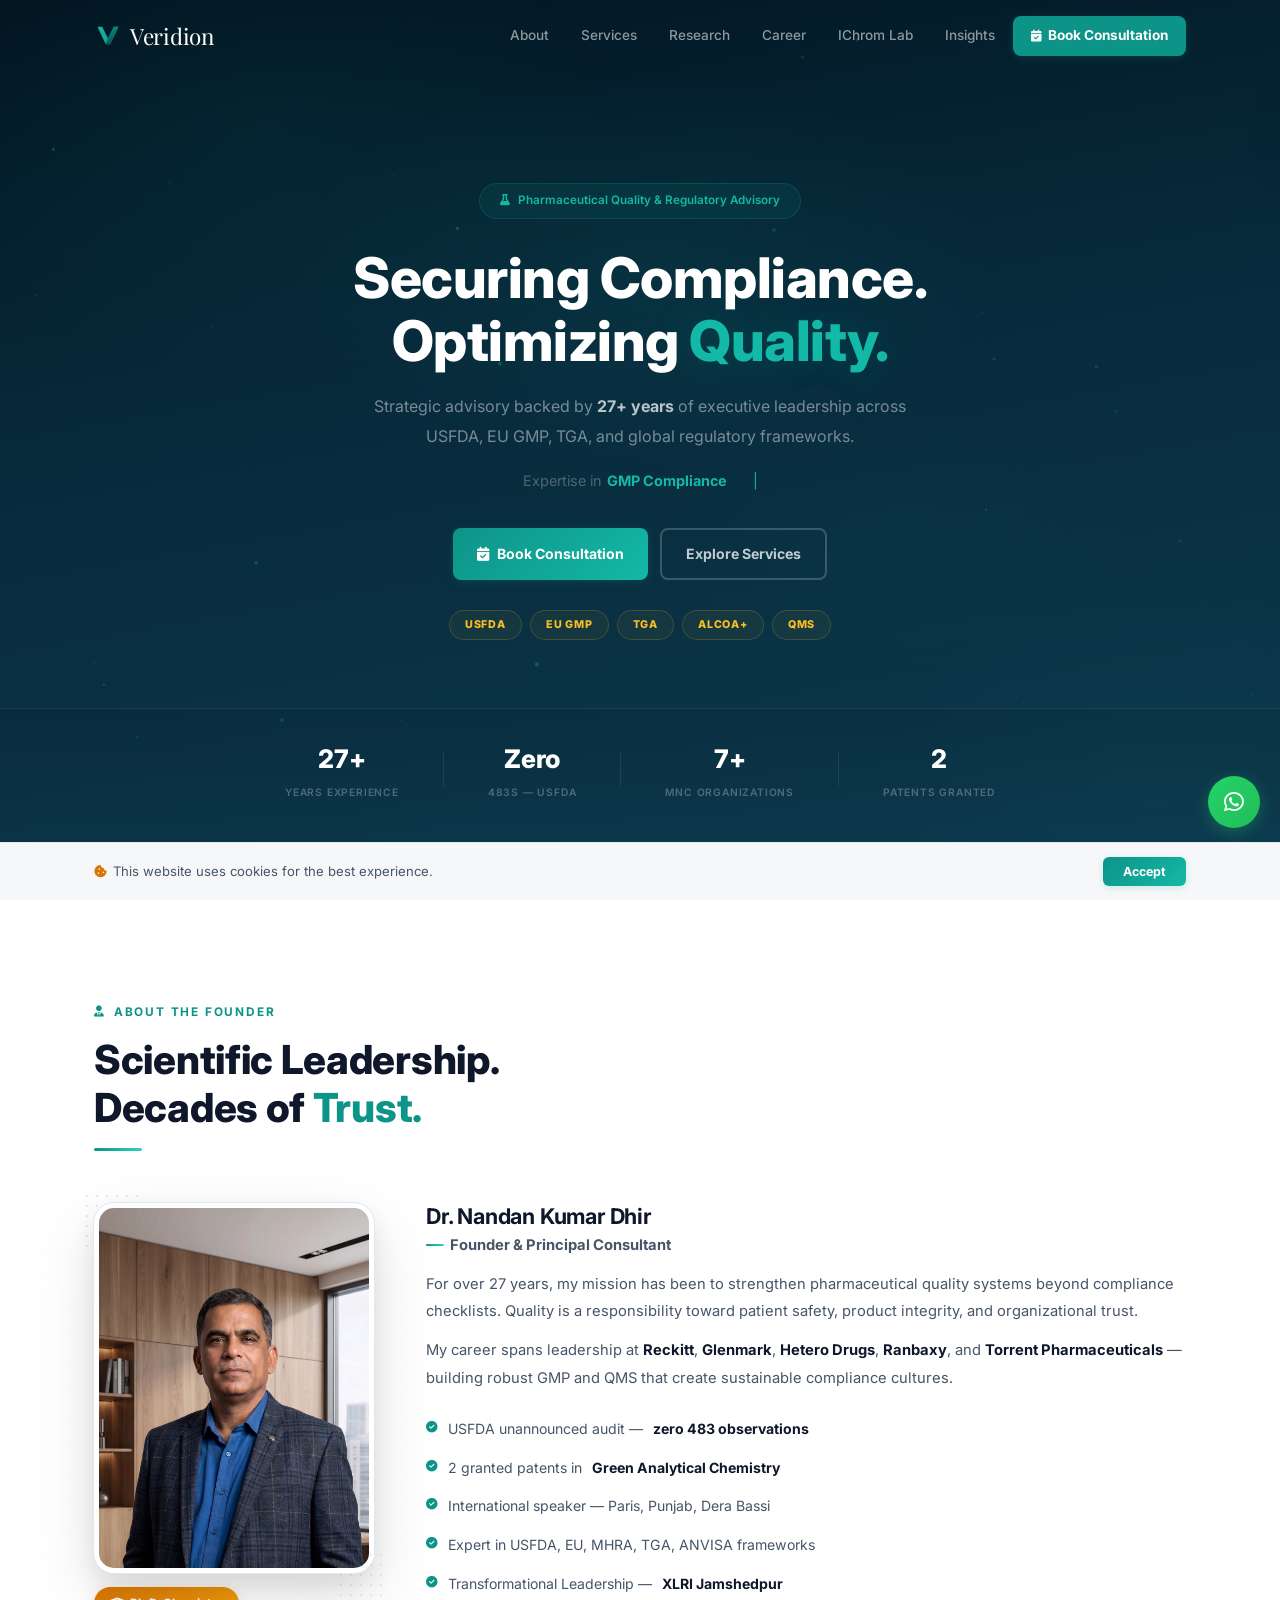
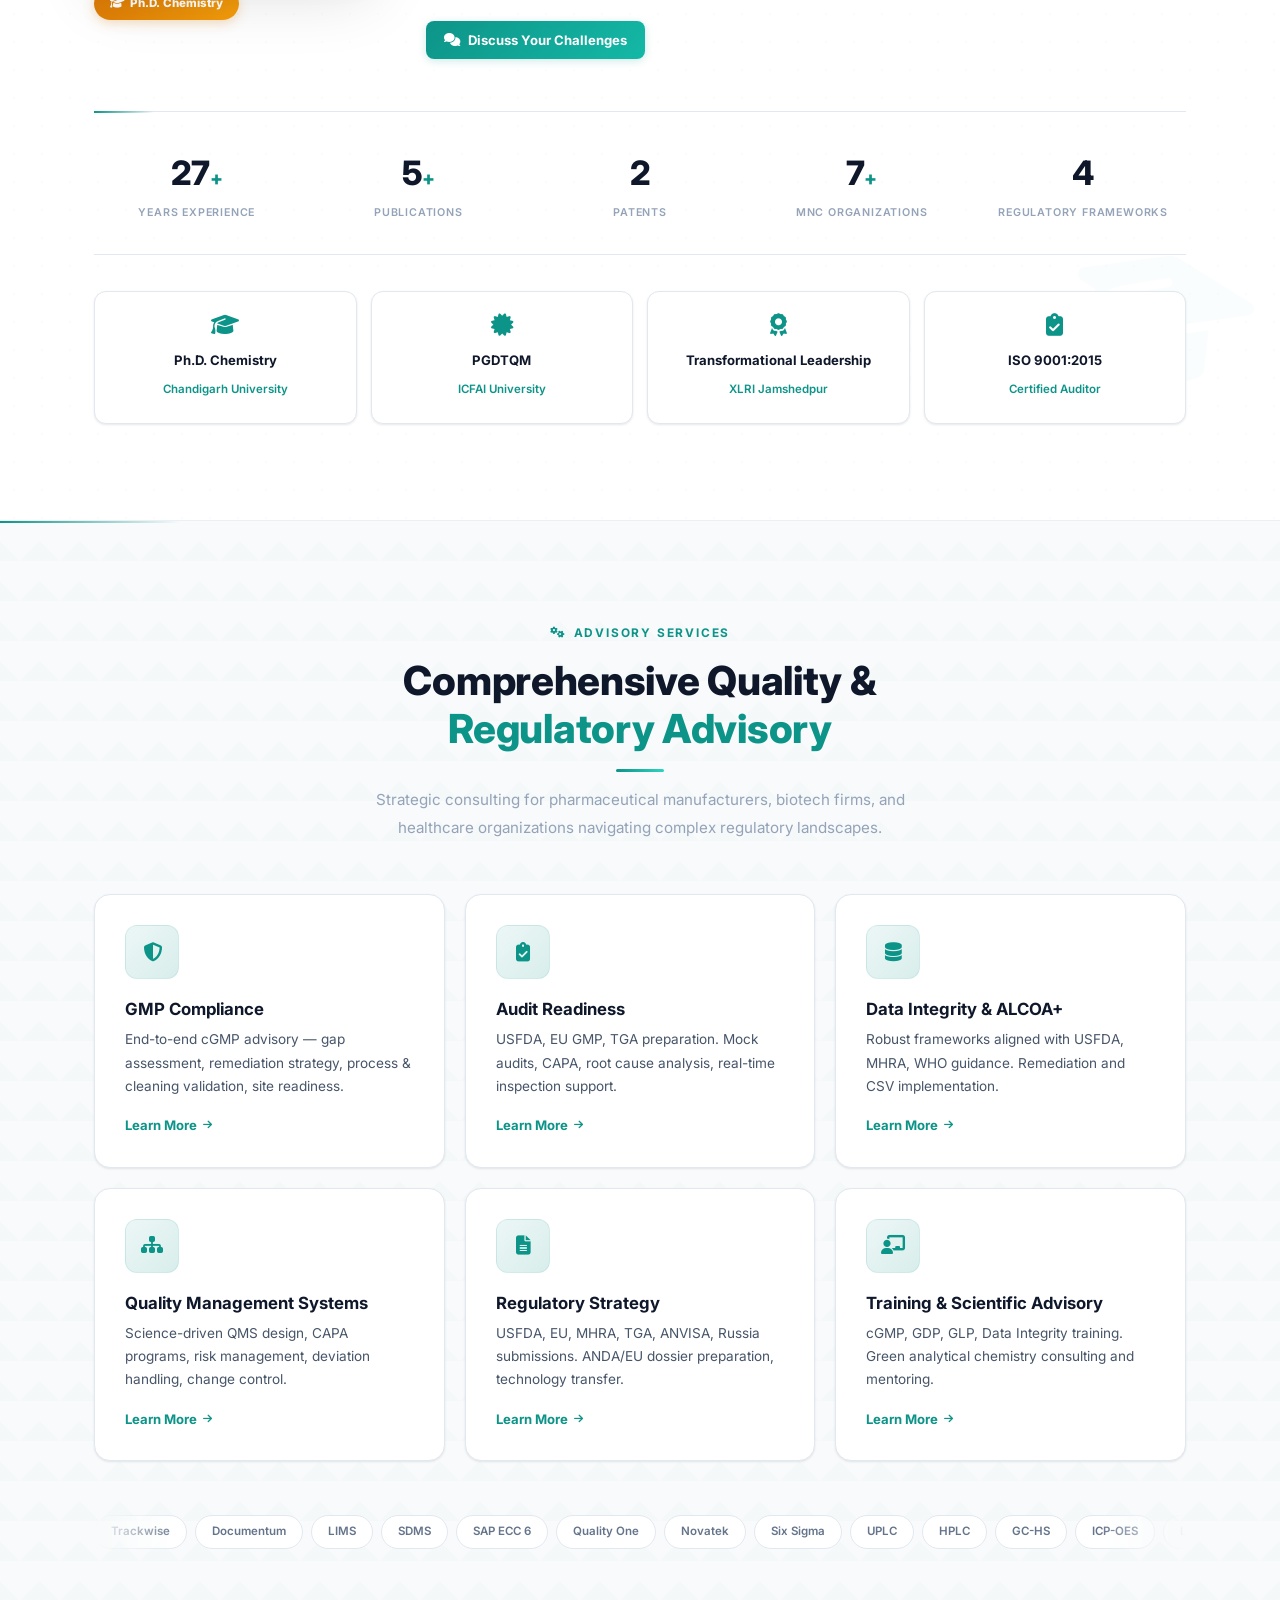
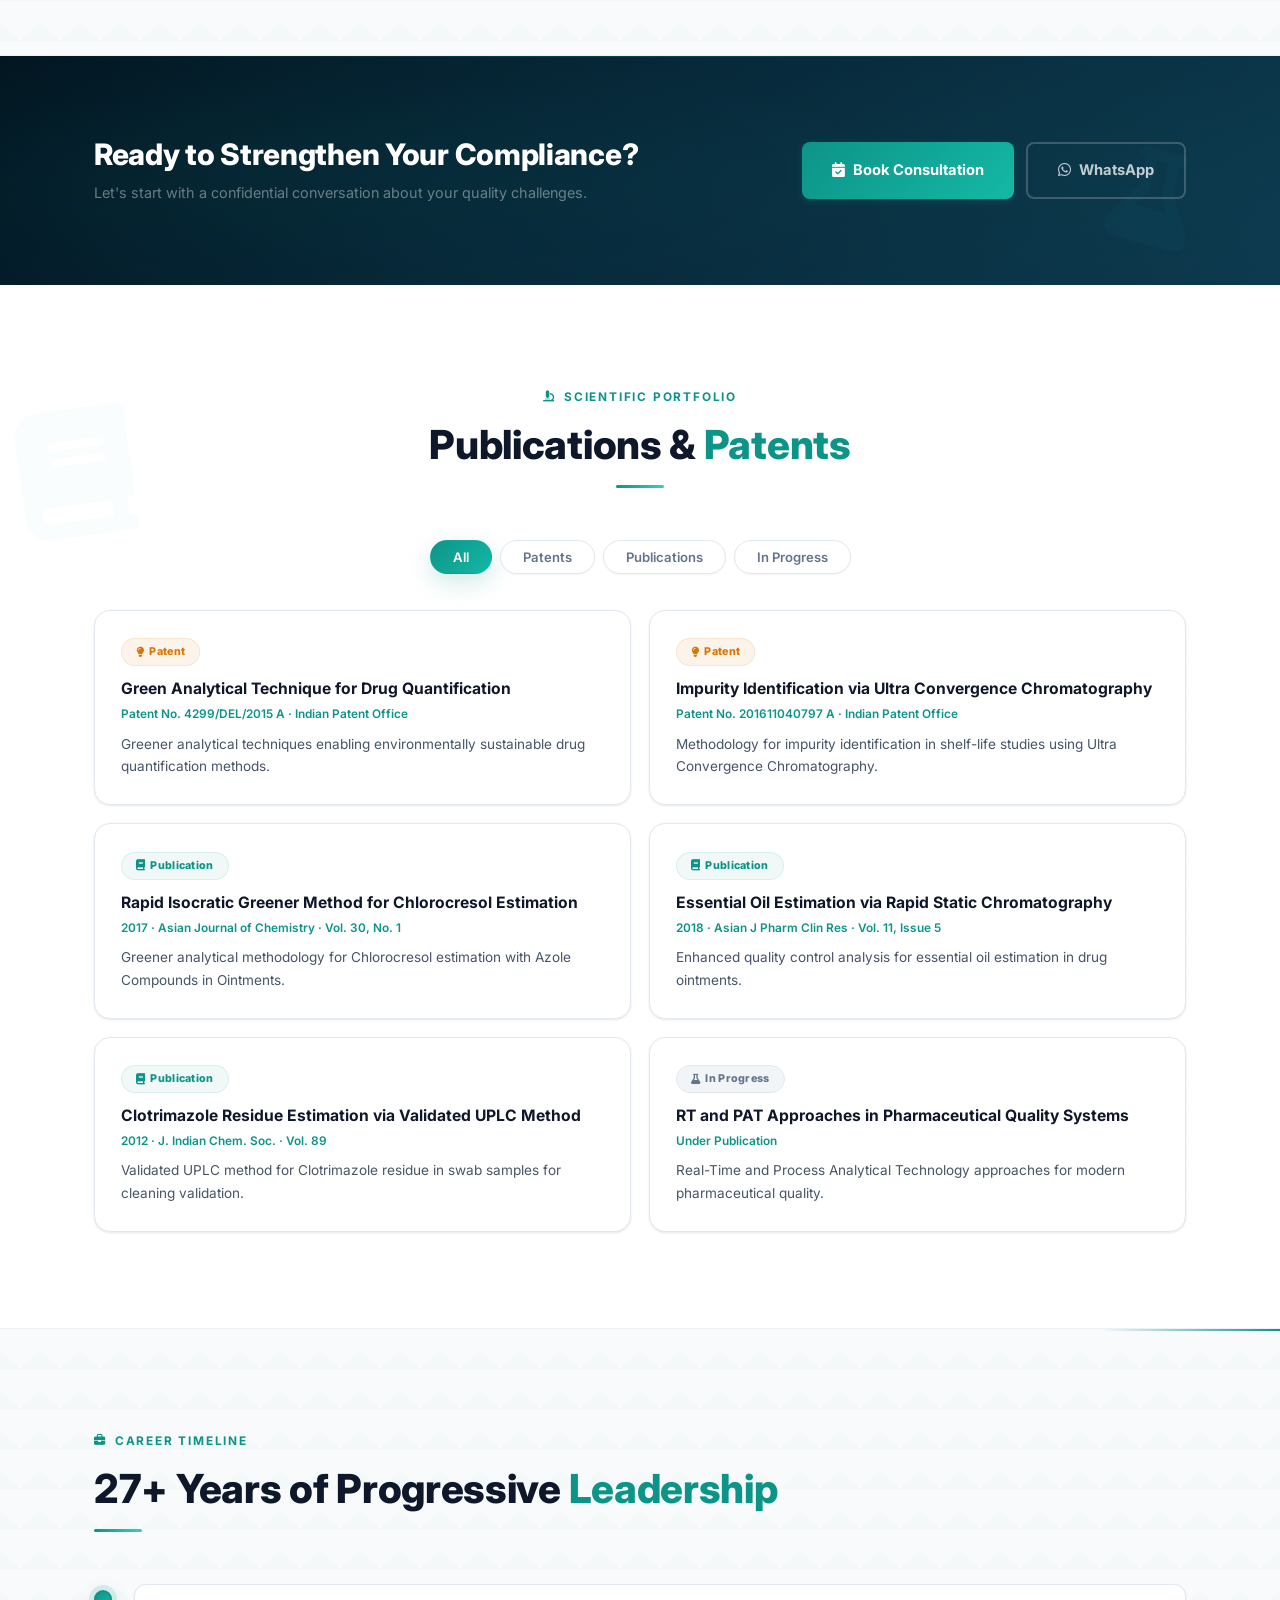
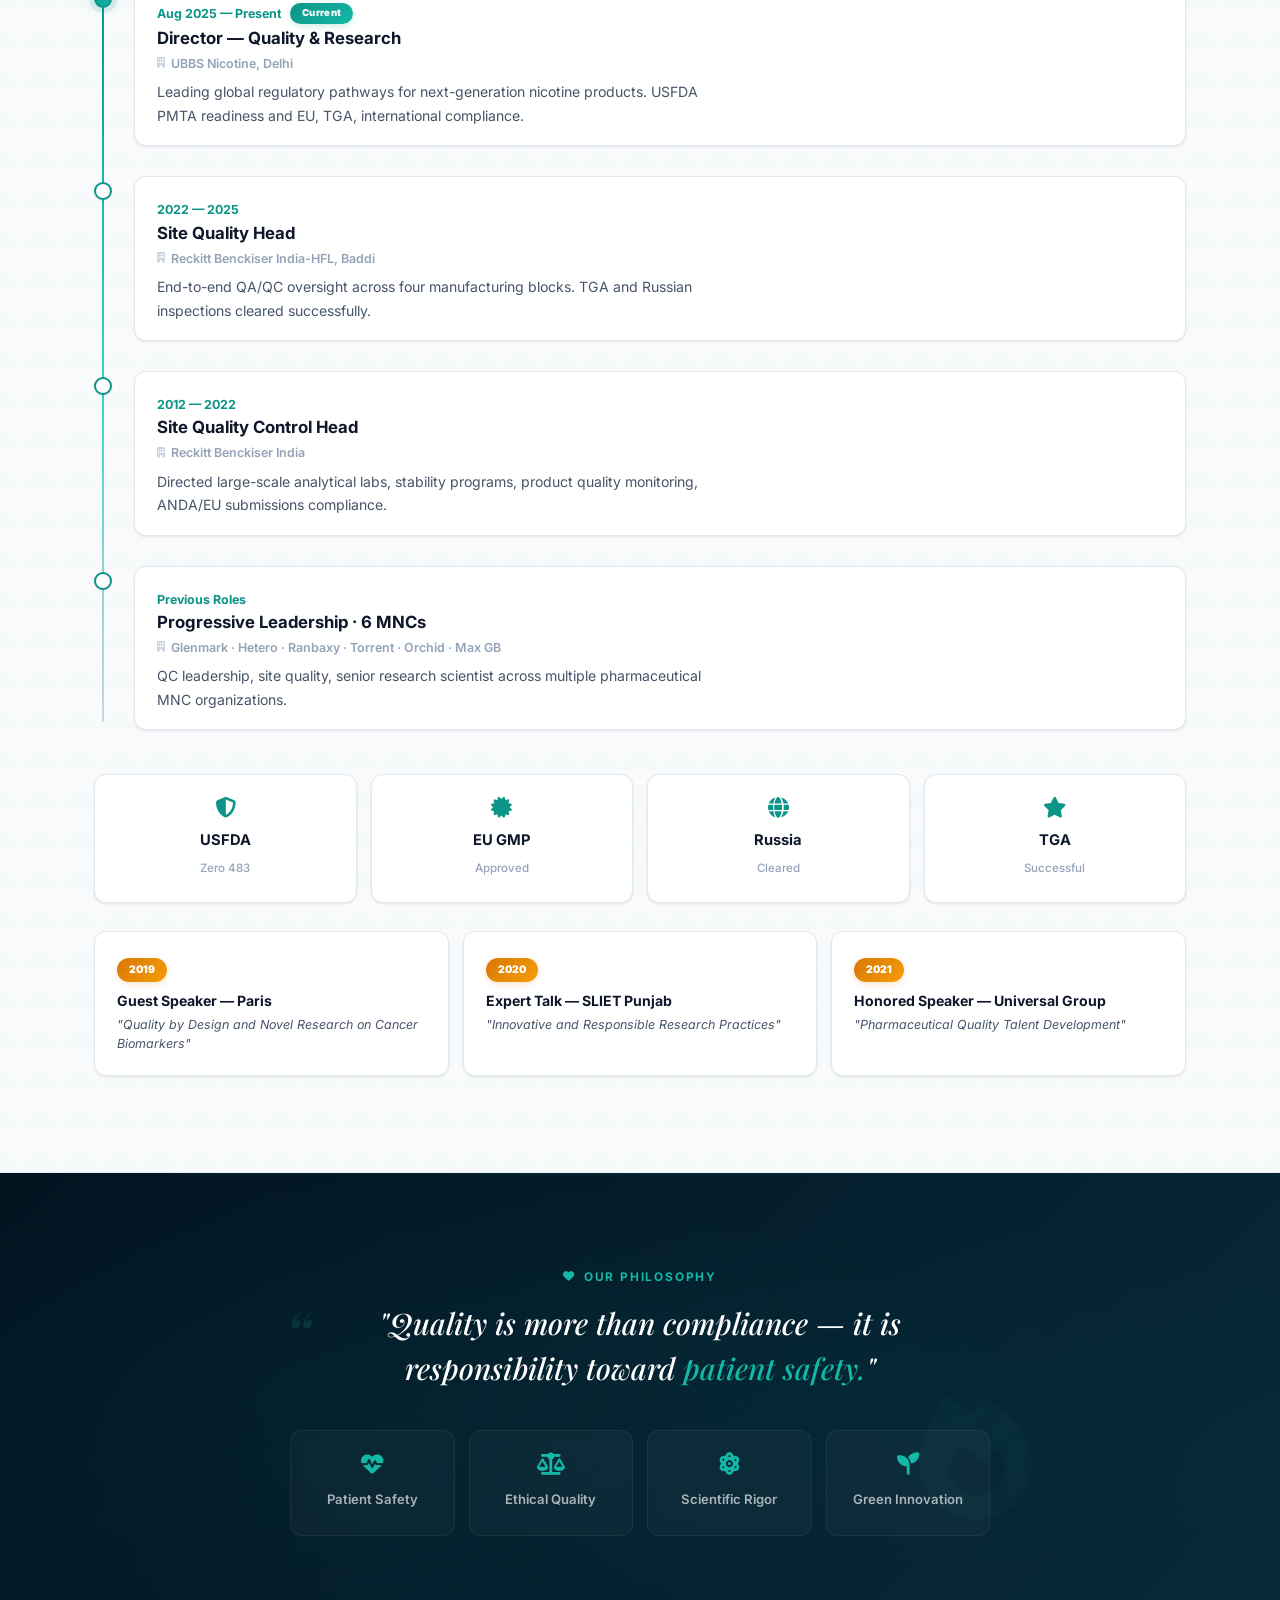
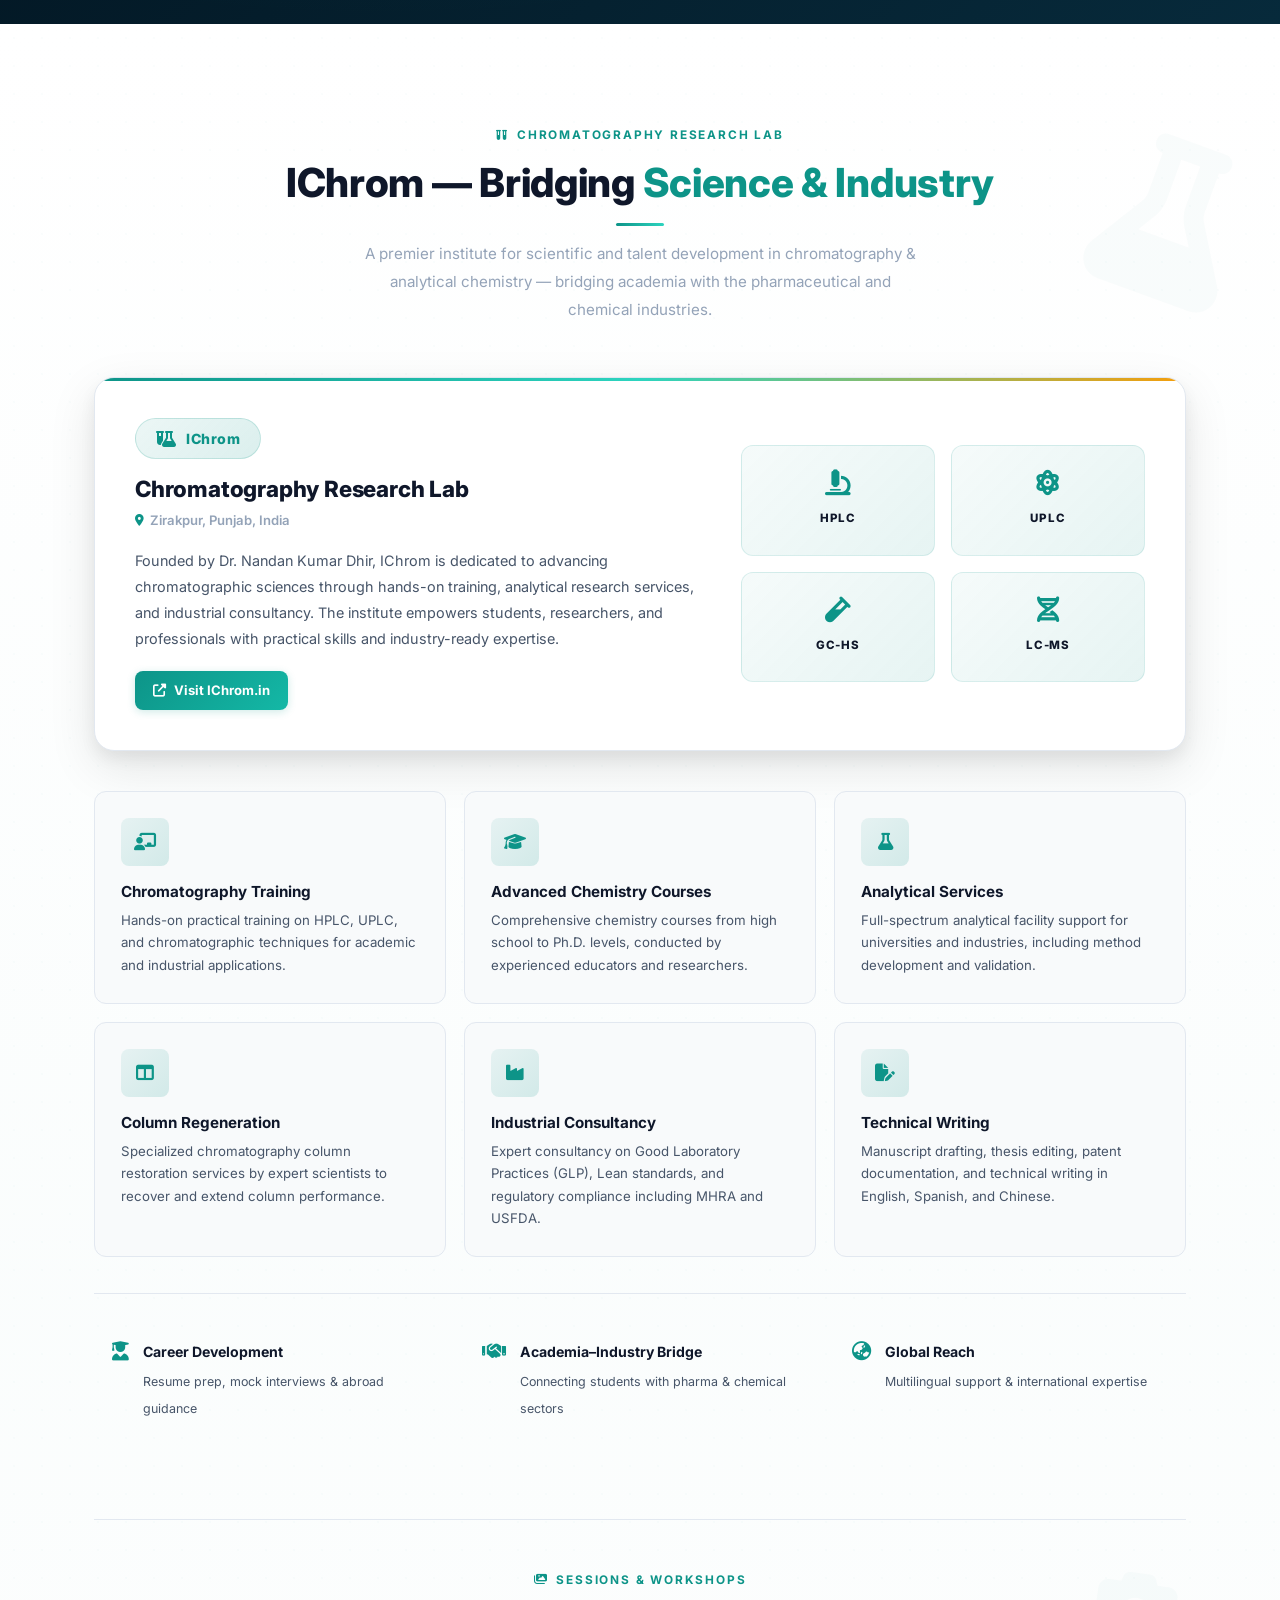
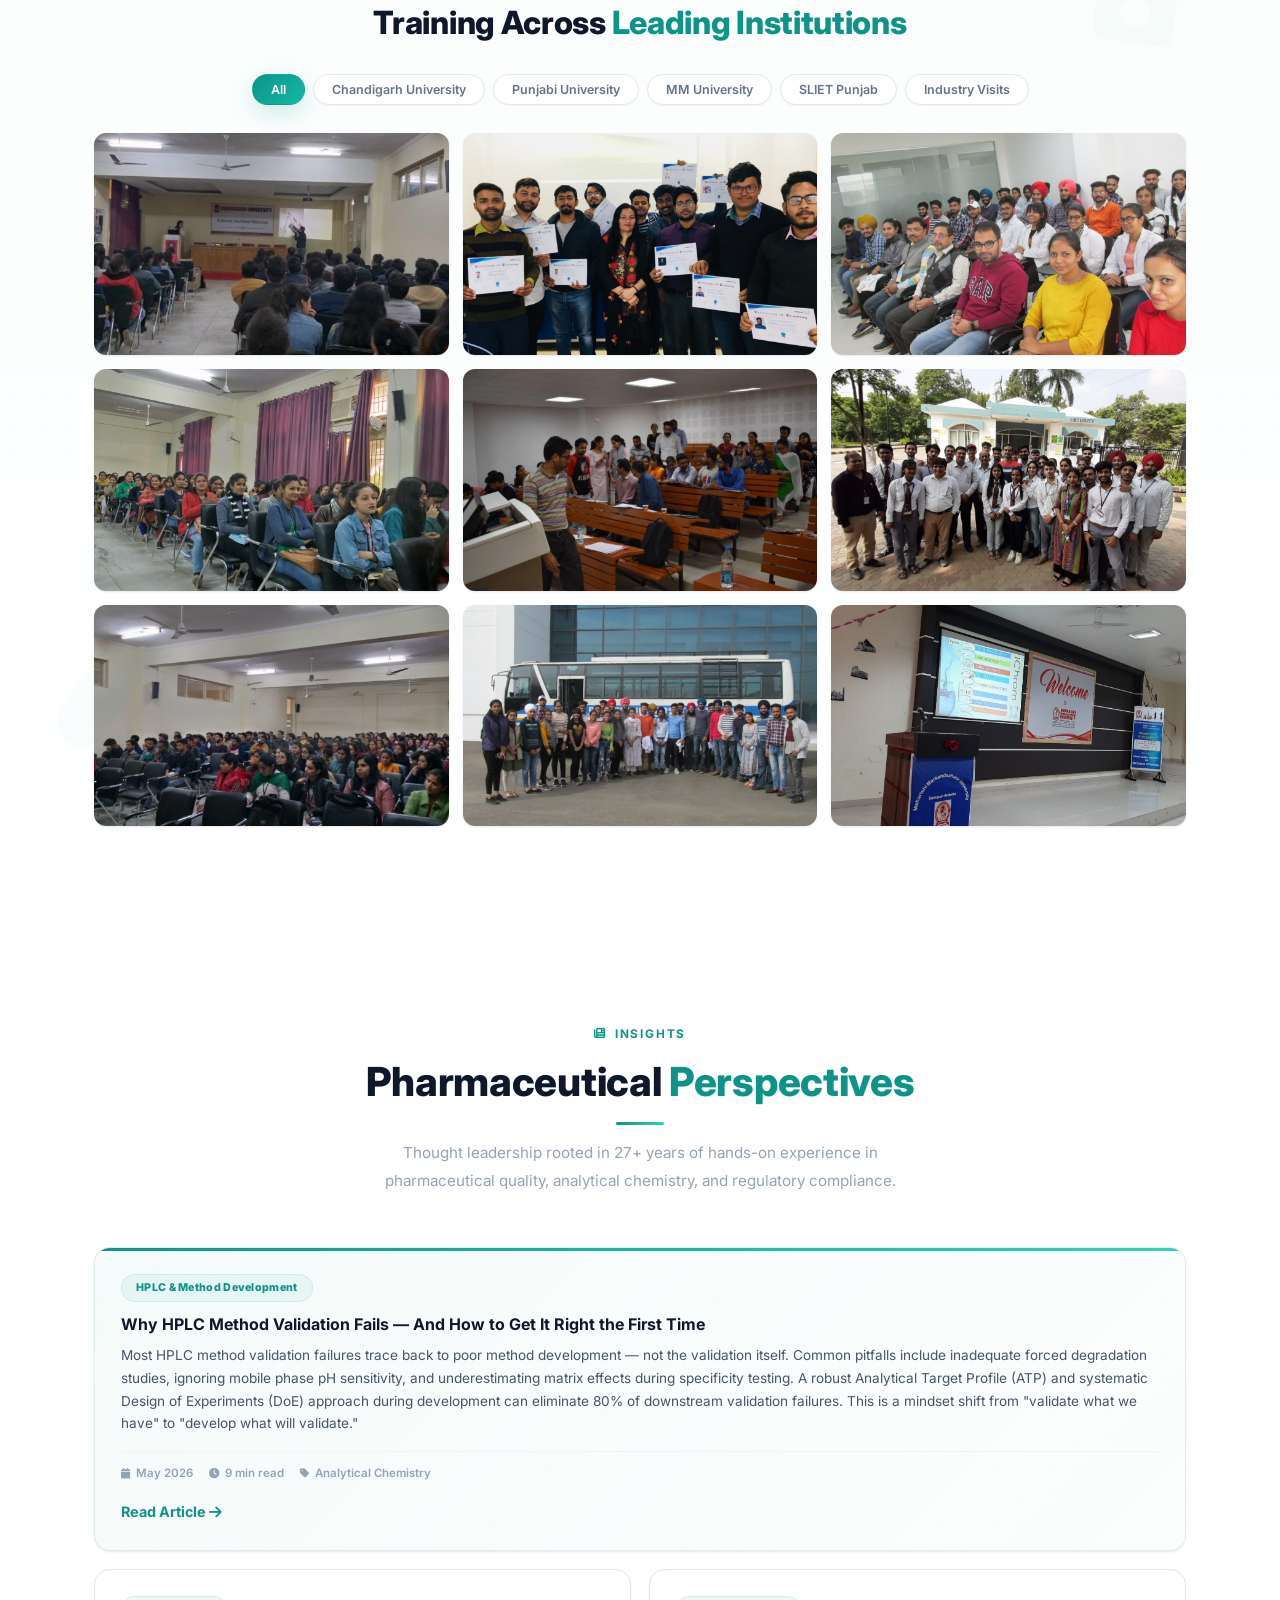
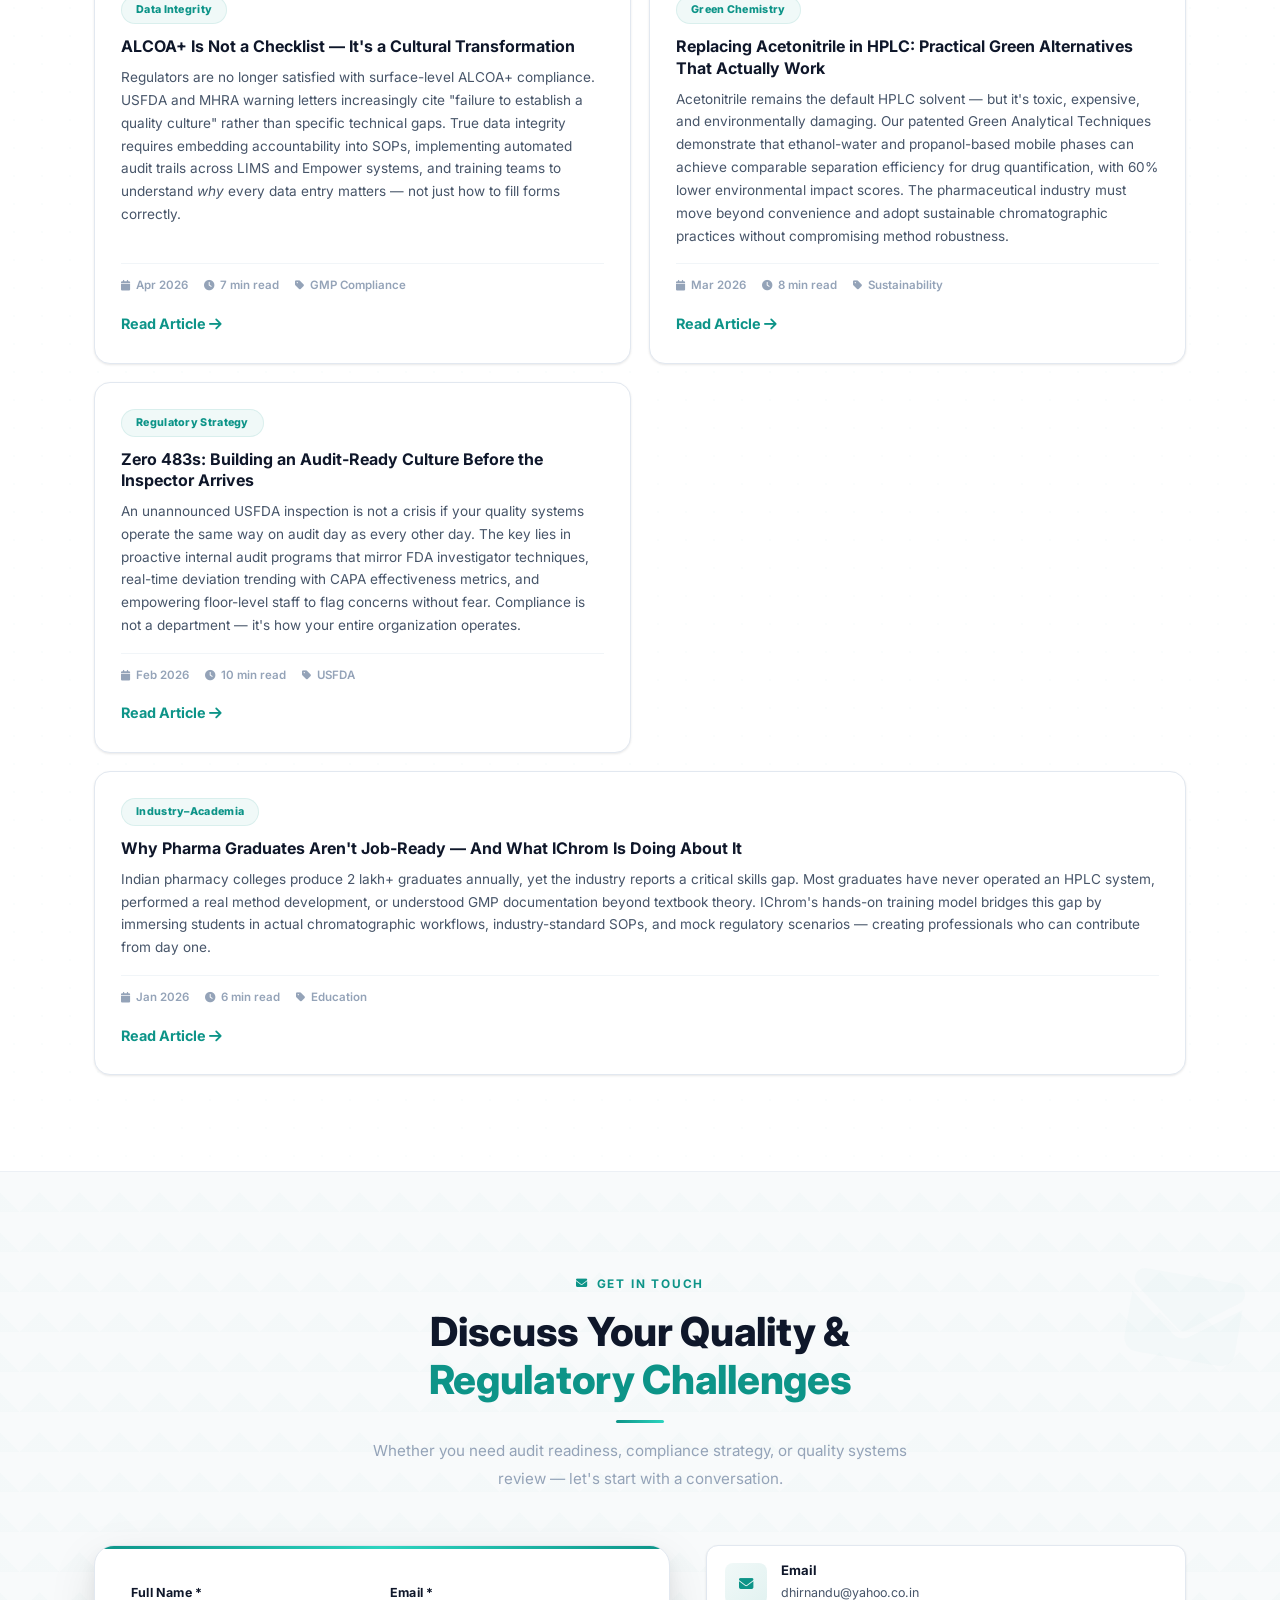
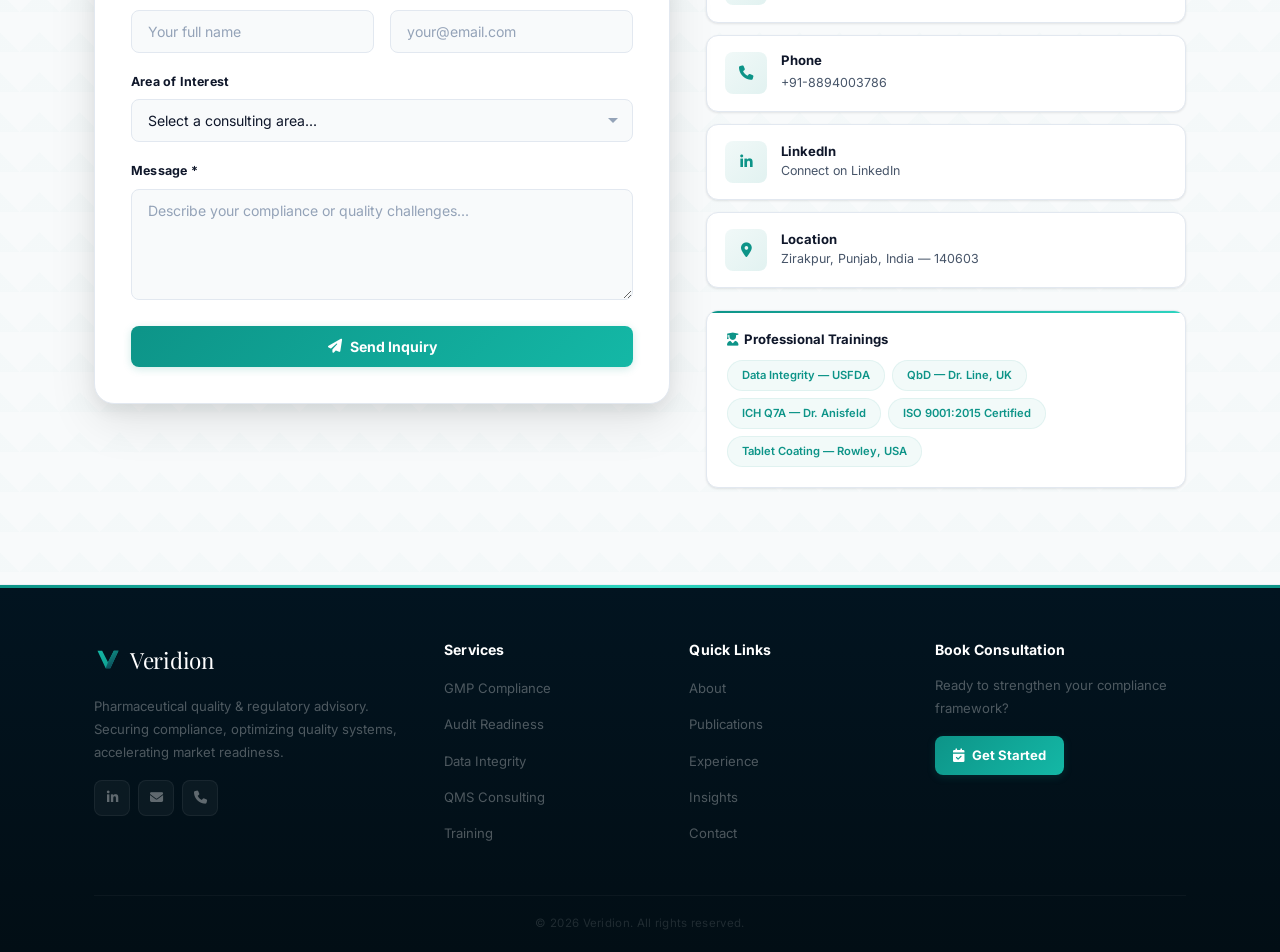
==== commit be56569a: "Add files via upload" ====
--- a/index.html
+++ b/index.html
@@ -32,7 +32,23 @@
     <!-- LOADER -->
     <div class="loader" id="loader">
         <div class="loader-inner">
-            <div class="loader-logo"><span class="logo-v">V</span>eridion</div>
+            <div class="loader-logo">
+                <svg width="28" height="28" viewBox="0 0 24 24" fill="none" xmlns="http://www.w3.org/2000/svg" class="logo-icon">
+                    <path d="M3 4L10 19H14L21 4H17L12 14L7 4H3Z" fill="url(#paint0_linear_loader)"/>
+                    <path d="M12 14L17 4H21L14 19H10L12 14Z" fill="url(#paint1_linear_loader)"/>
+                    <defs>
+                        <linearGradient id="paint0_linear_loader" x1="3" y1="4" x2="21" y2="19" gradientUnits="userSpaceOnUse">
+                            <stop stop-color="#14B8A6"/>
+                            <stop offset="1" stop-color="#0D9488"/>
+                        </linearGradient>
+                        <linearGradient id="paint1_linear_loader" x1="12" y1="4" x2="21" y2="19" gradientUnits="userSpaceOnUse">
+                            <stop stop-color="#0D9488"/>
+                            <stop offset="1" stop-color="#0D3A4F"/>
+                        </linearGradient>
+                    </defs>
+                </svg>
+                <span>Veridion</span>
+            </div>
             <div class="loader-bar"><div class="loader-fill"></div></div>
         </div>
     </div>
@@ -40,7 +56,23 @@
     <!-- NAVBAR -->
     <header class="navbar" id="navbar">
         <div class="container nav-container">
-            <a href="#hero" class="logo"><span class="logo-v">V</span>eridion</a>
+            <a href="#hero" class="logo">
+                <svg width="28" height="28" viewBox="0 0 24 24" fill="none" xmlns="http://www.w3.org/2000/svg" class="logo-icon">
+                    <path d="M3 4L10 19H14L21 4H17L12 14L7 4H3Z" fill="url(#paint0_linear_nav)"/>
+                    <path d="M12 14L17 4H21L14 19H10L12 14Z" fill="url(#paint1_linear_nav)"/>
+                    <defs>
+                        <linearGradient id="paint0_linear_nav" x1="3" y1="4" x2="21" y2="19" gradientUnits="userSpaceOnUse">
+                            <stop stop-color="#14B8A6"/>
+                            <stop offset="1" stop-color="#0D9488"/>
+                        </linearGradient>
+                        <linearGradient id="paint1_linear_nav" x1="12" y1="4" x2="21" y2="19" gradientUnits="userSpaceOnUse">
+                            <stop stop-color="#0D9488"/>
+                            <stop offset="1" stop-color="#0D3A4F"/>
+                        </linearGradient>
+                    </defs>
+                </svg>
+                <span>Veridion</span>
+            </a>
             <nav class="nav-links" id="nav-links">
                 <a href="#about">About</a>
                 <a href="#services">Services</a>
@@ -648,7 +680,23 @@
         <div class="container">
             <div class="footer-grid">
                 <div class="footer-brand">
-                    <a href="#hero" class="logo logo-footer"><span class="logo-v">V</span>eridion</a>
+                    <a href="#hero" class="logo logo-footer">
+                        <svg width="28" height="28" viewBox="0 0 24 24" fill="none" xmlns="http://www.w3.org/2000/svg" class="logo-icon">
+                            <path d="M3 4L10 19H14L21 4H17L12 14L7 4H3Z" fill="url(#paint0_linear_ftr)"/>
+                            <path d="M12 14L17 4H21L14 19H10L12 14Z" fill="url(#paint1_linear_ftr)"/>
+                            <defs>
+                                <linearGradient id="paint0_linear_ftr" x1="3" y1="4" x2="21" y2="19" gradientUnits="userSpaceOnUse">
+                                    <stop stop-color="#14B8A6"/>
+                                    <stop offset="1" stop-color="#0D9488"/>
+                                </linearGradient>
+                                <linearGradient id="paint1_linear_ftr" x1="12" y1="4" x2="21" y2="19" gradientUnits="userSpaceOnUse">
+                                    <stop stop-color="#0D9488"/>
+                                    <stop offset="1" stop-color="#0D3A4F"/>
+                                </linearGradient>
+                            </defs>
+                        </svg>
+                        <span>Veridion</span>
+                    </a>
                     <p>Pharmaceutical quality & regulatory advisory. Securing compliance, optimizing quality systems, accelerating market readiness.</p>
                     <div class="footer-social">
                         <a href="https://www.linkedin.com/in/nandan-dhir-phd-11148761/" target="_blank" rel="noopener"><i class="fab fa-linkedin-in"></i></a>
--- a/style.css
+++ b/style.css
@@ -87,11 +87,11 @@
 .loader.hidden { opacity: 0; visibility: hidden; pointer-events: none; }
 .loader-inner { text-align: center; }
 .loader-logo {
-    font-family: var(--font-serif);
-    font-size: 2.2rem; font-weight: 700; color: var(--white);
-    margin-bottom: 24px;
+    font-family: var(--font-serif); font-size: 1.6rem;
+    font-weight: 400; color: var(--white);
+    margin-bottom: 24px; letter-spacing: -0.5px;
+    display: flex; align-items: center; gap: 8px; justify-content: center;
     opacity: 0; animation: fadeIn 0.6s 0.2s forwards;
-    letter-spacing: -0.5px;
 }
 .loader-bar {
     width: 140px; height: 3px;
@@ -137,13 +137,10 @@
     font-weight: 400; color: var(--white);
     letter-spacing: -0.3px; z-index: 10;
     transition: all 0.3s var(--ease);
+    display: inline-flex; align-items: center; gap: 8px;
+    text-decoration: none;
 }
 .logo:hover { opacity: 0.85; }
-.logo-v {
-    font-weight: 800; font-size: 1.6rem;
-    color: var(--teal-bright);
-    letter-spacing: -1px;
-}
 
 /* Nav Links */
 .nav-links { display: flex; align-items: center; gap: 4px; }
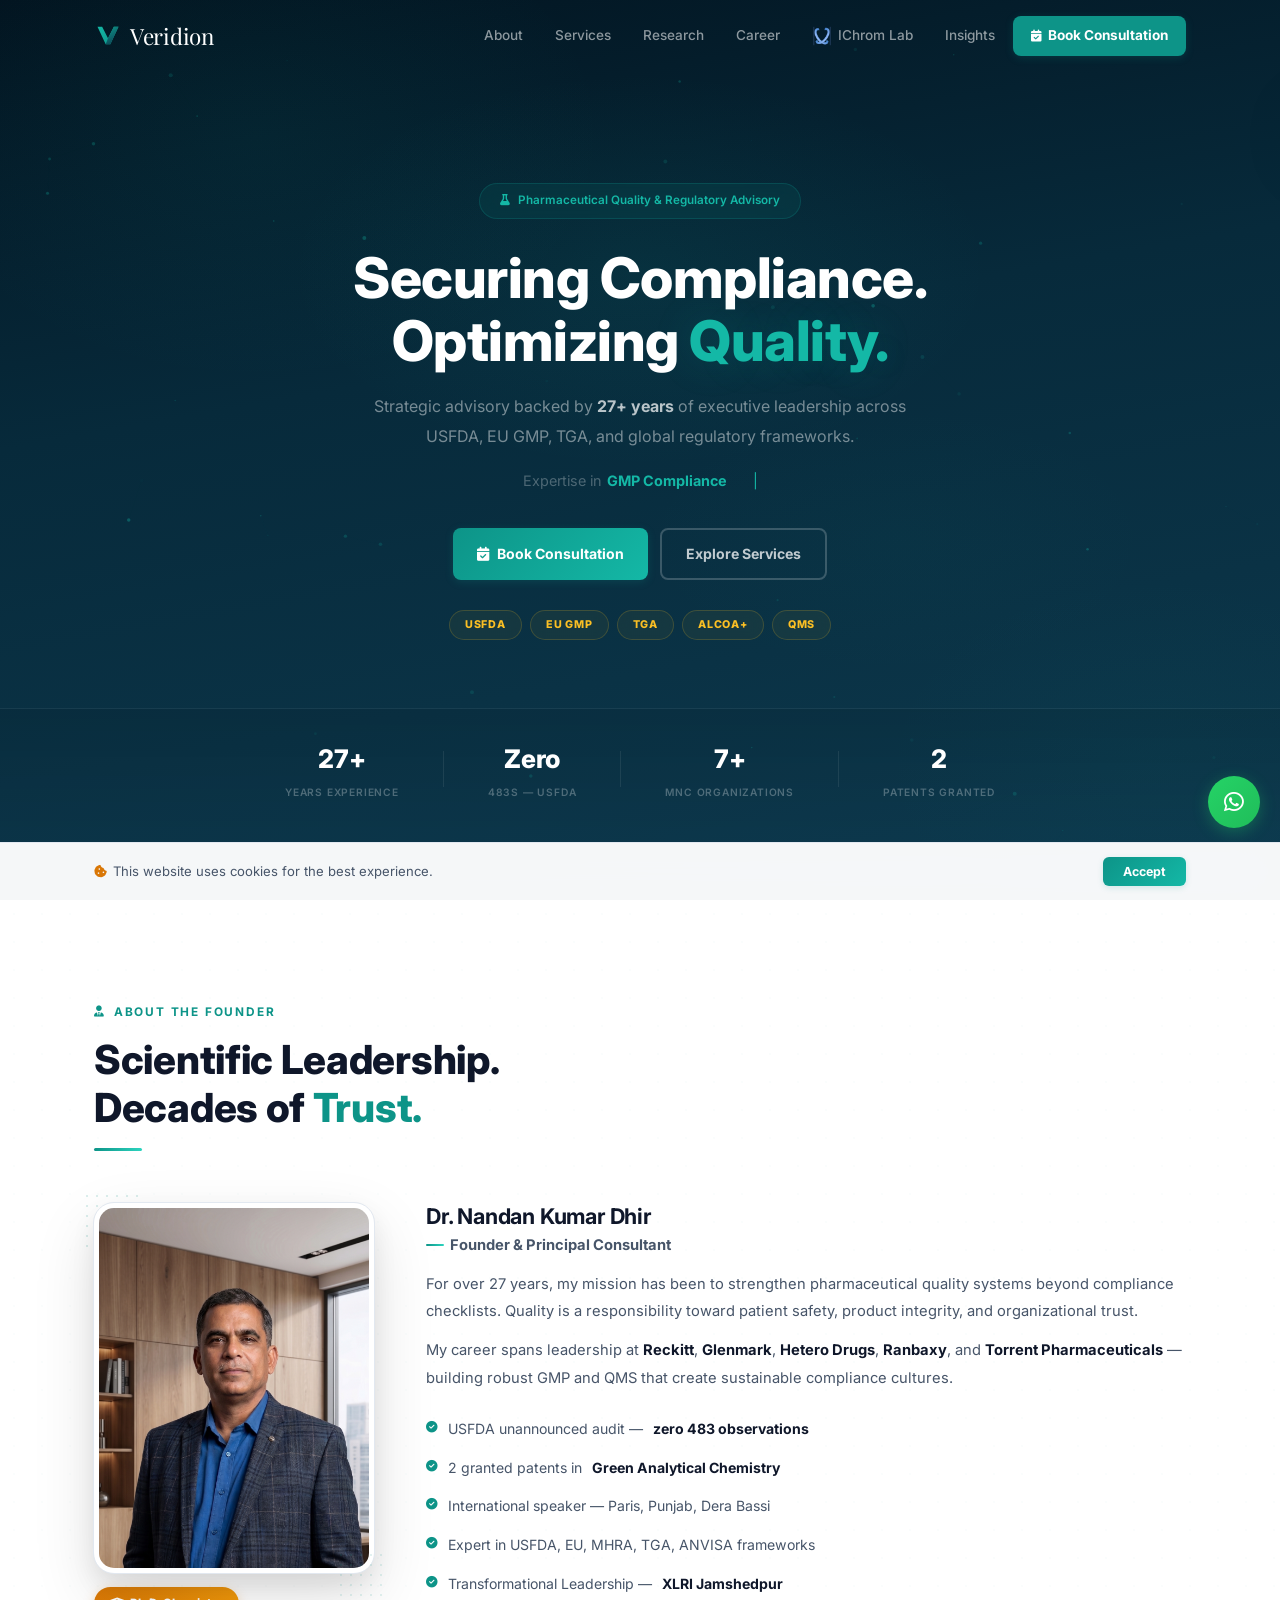
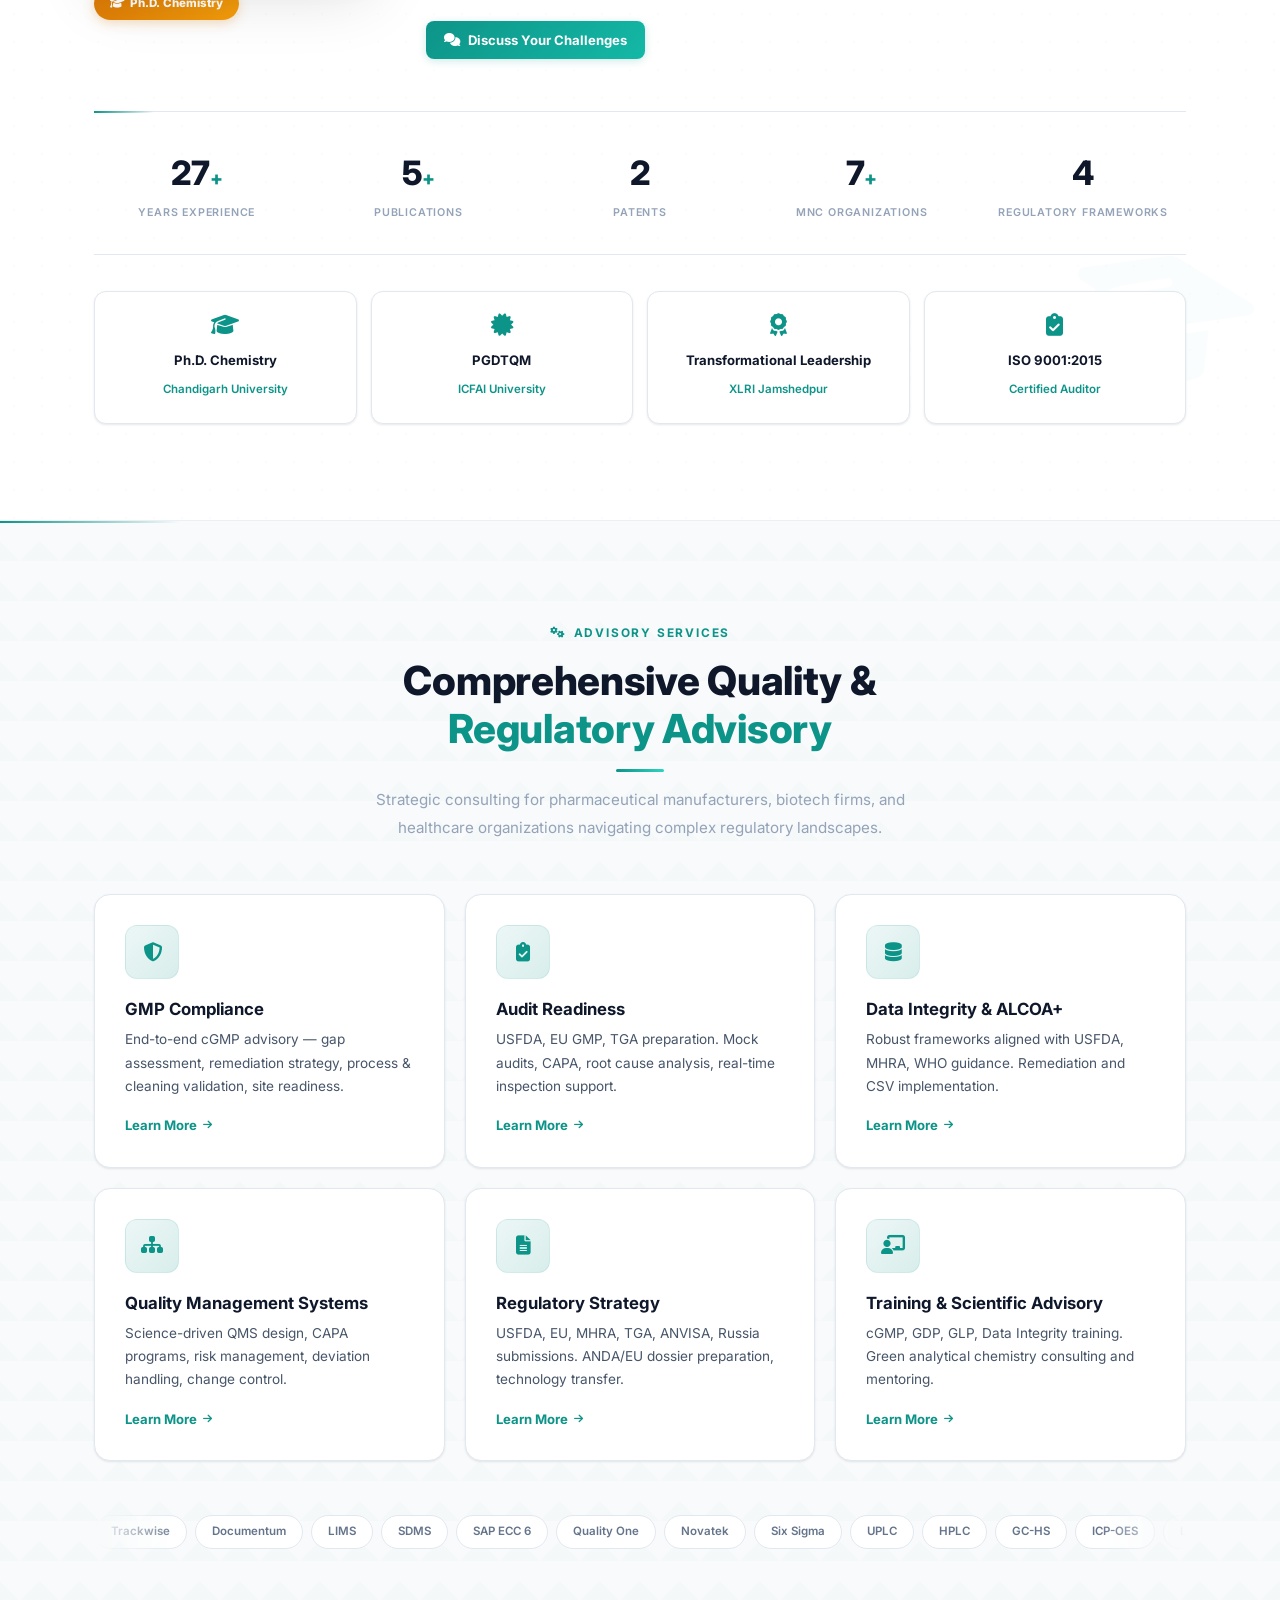
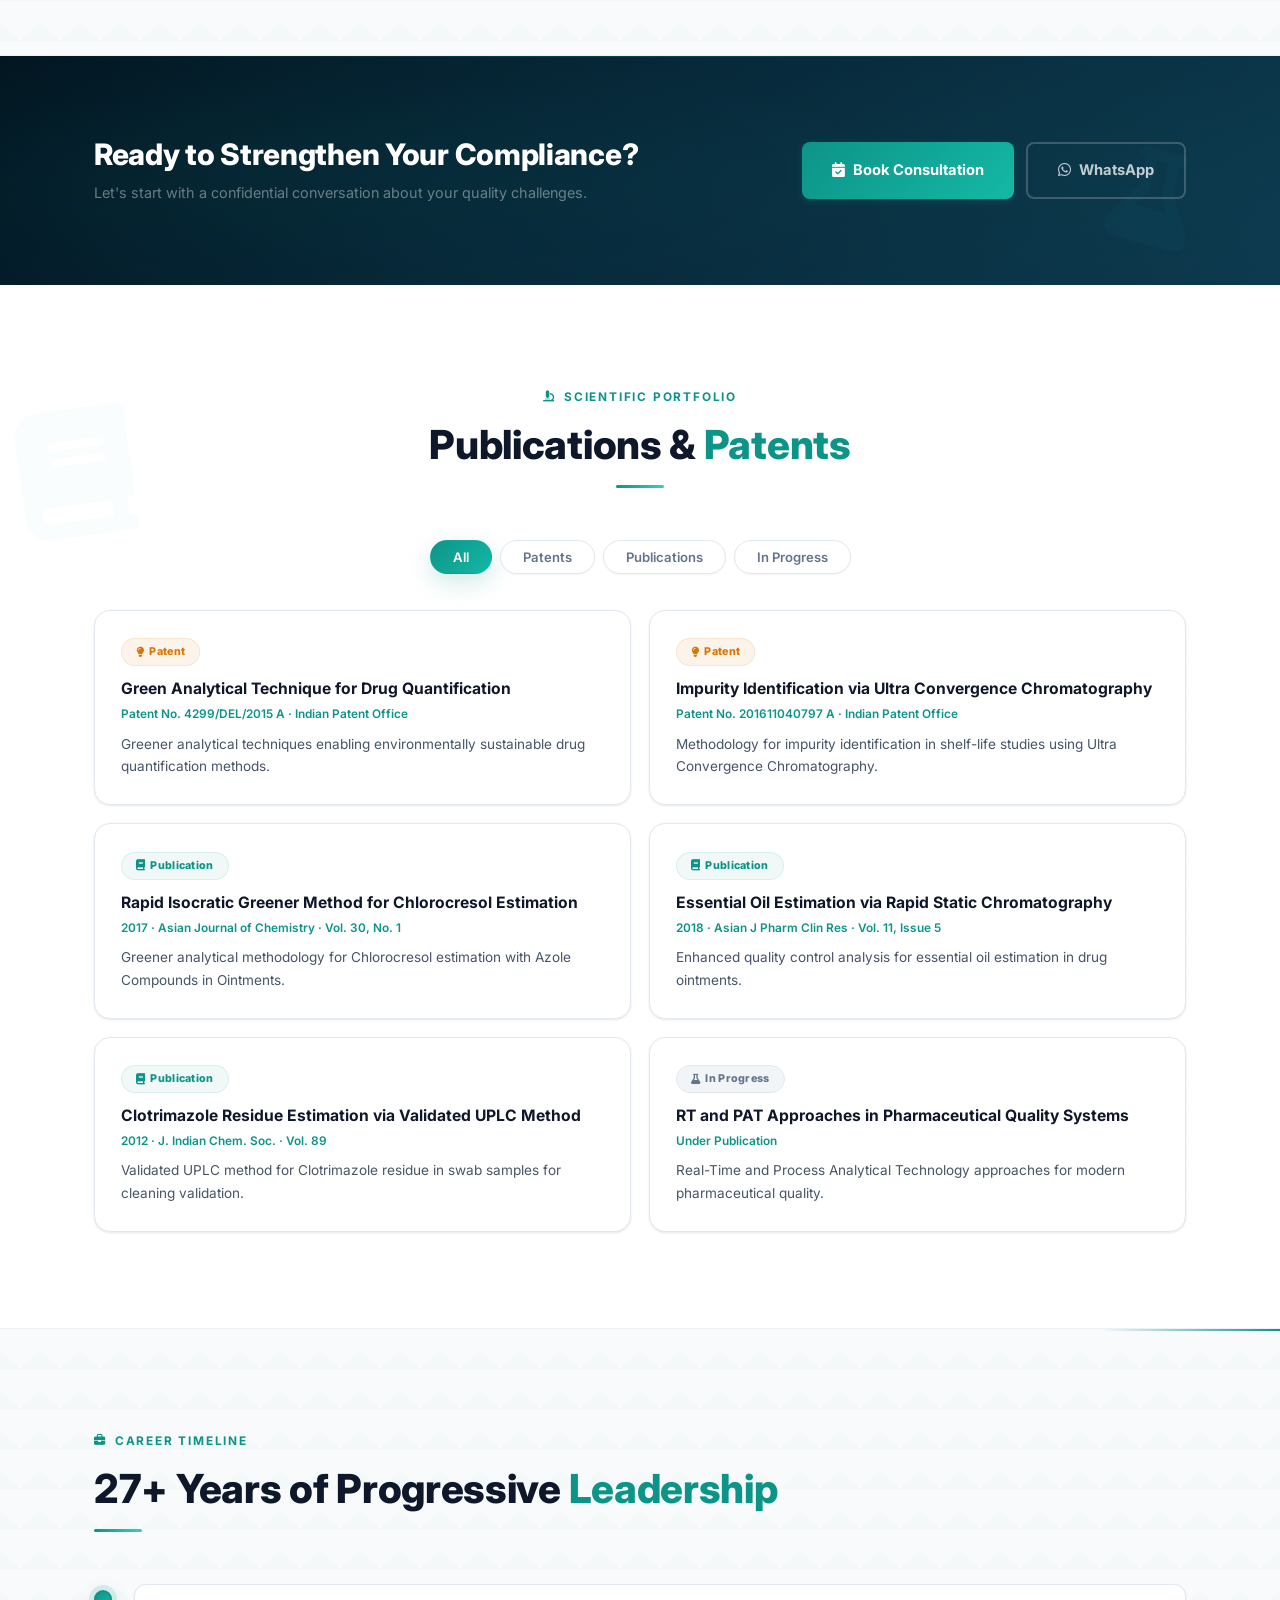
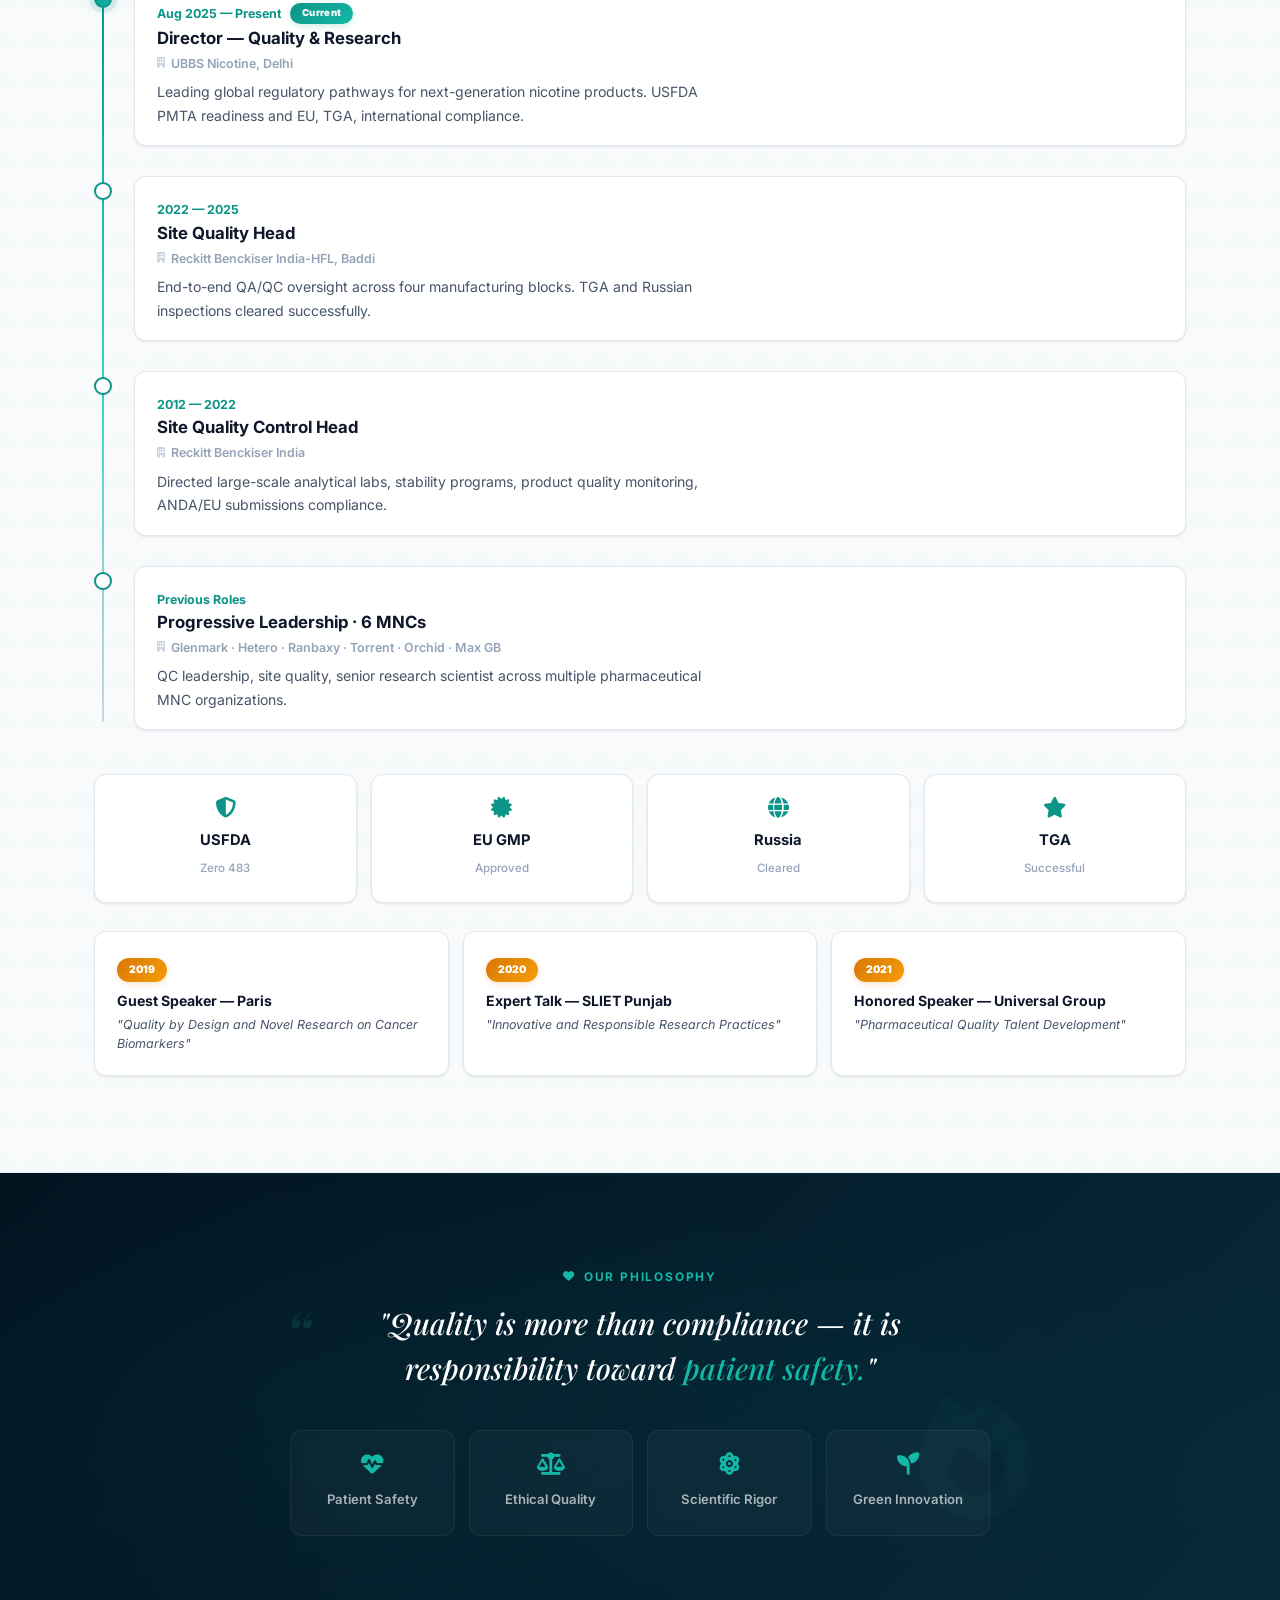
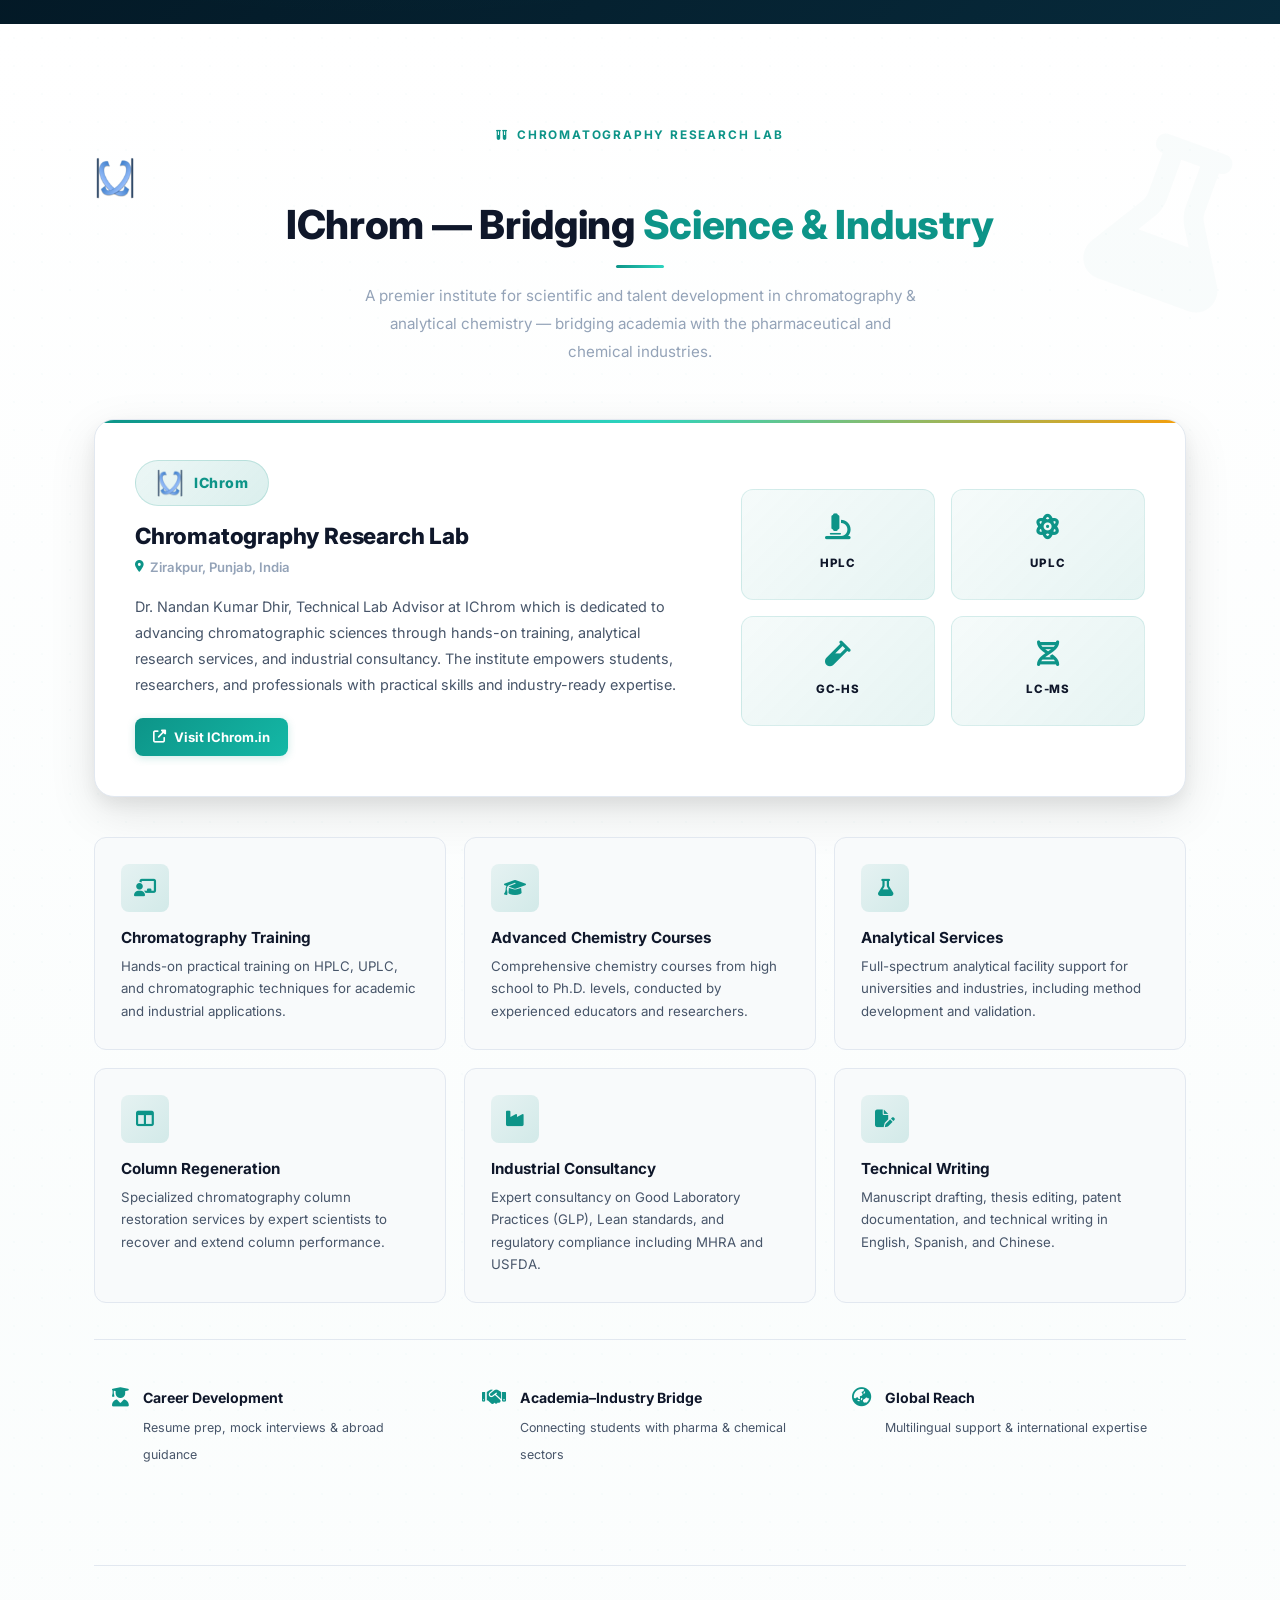
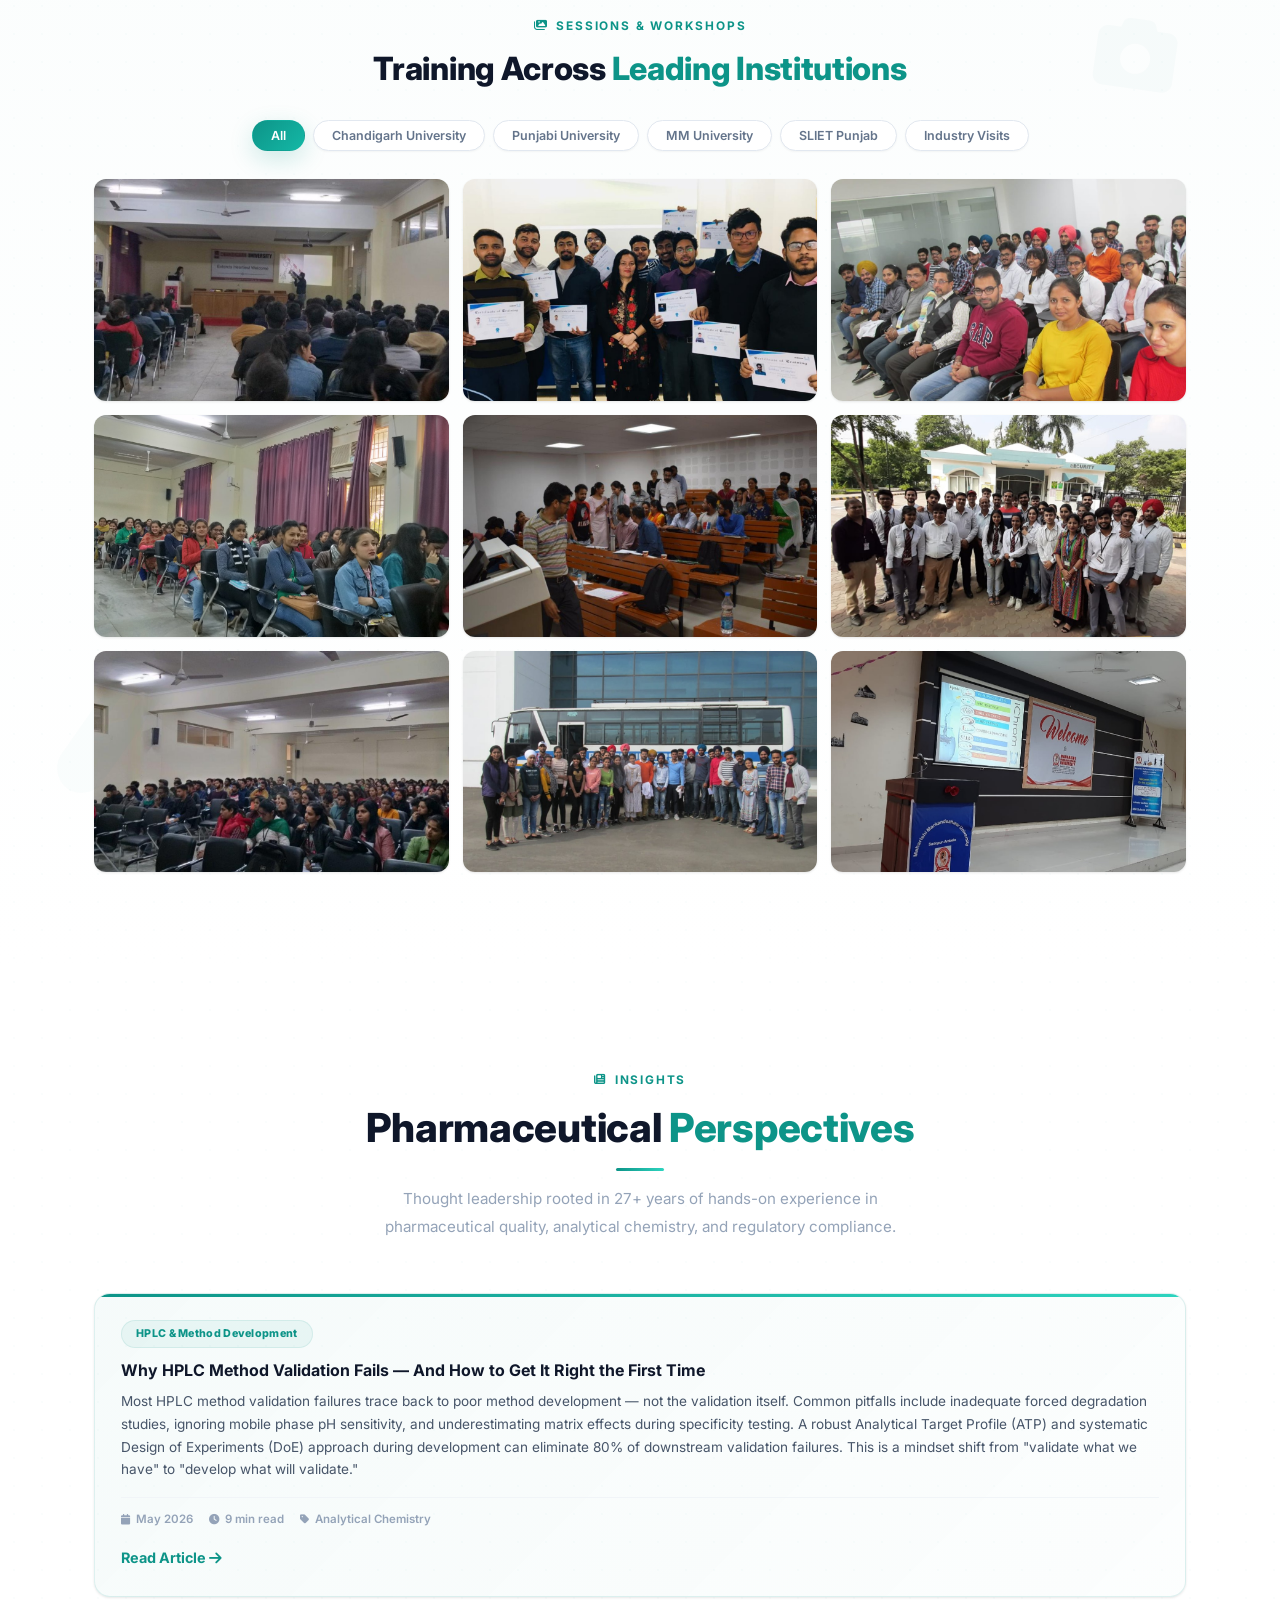
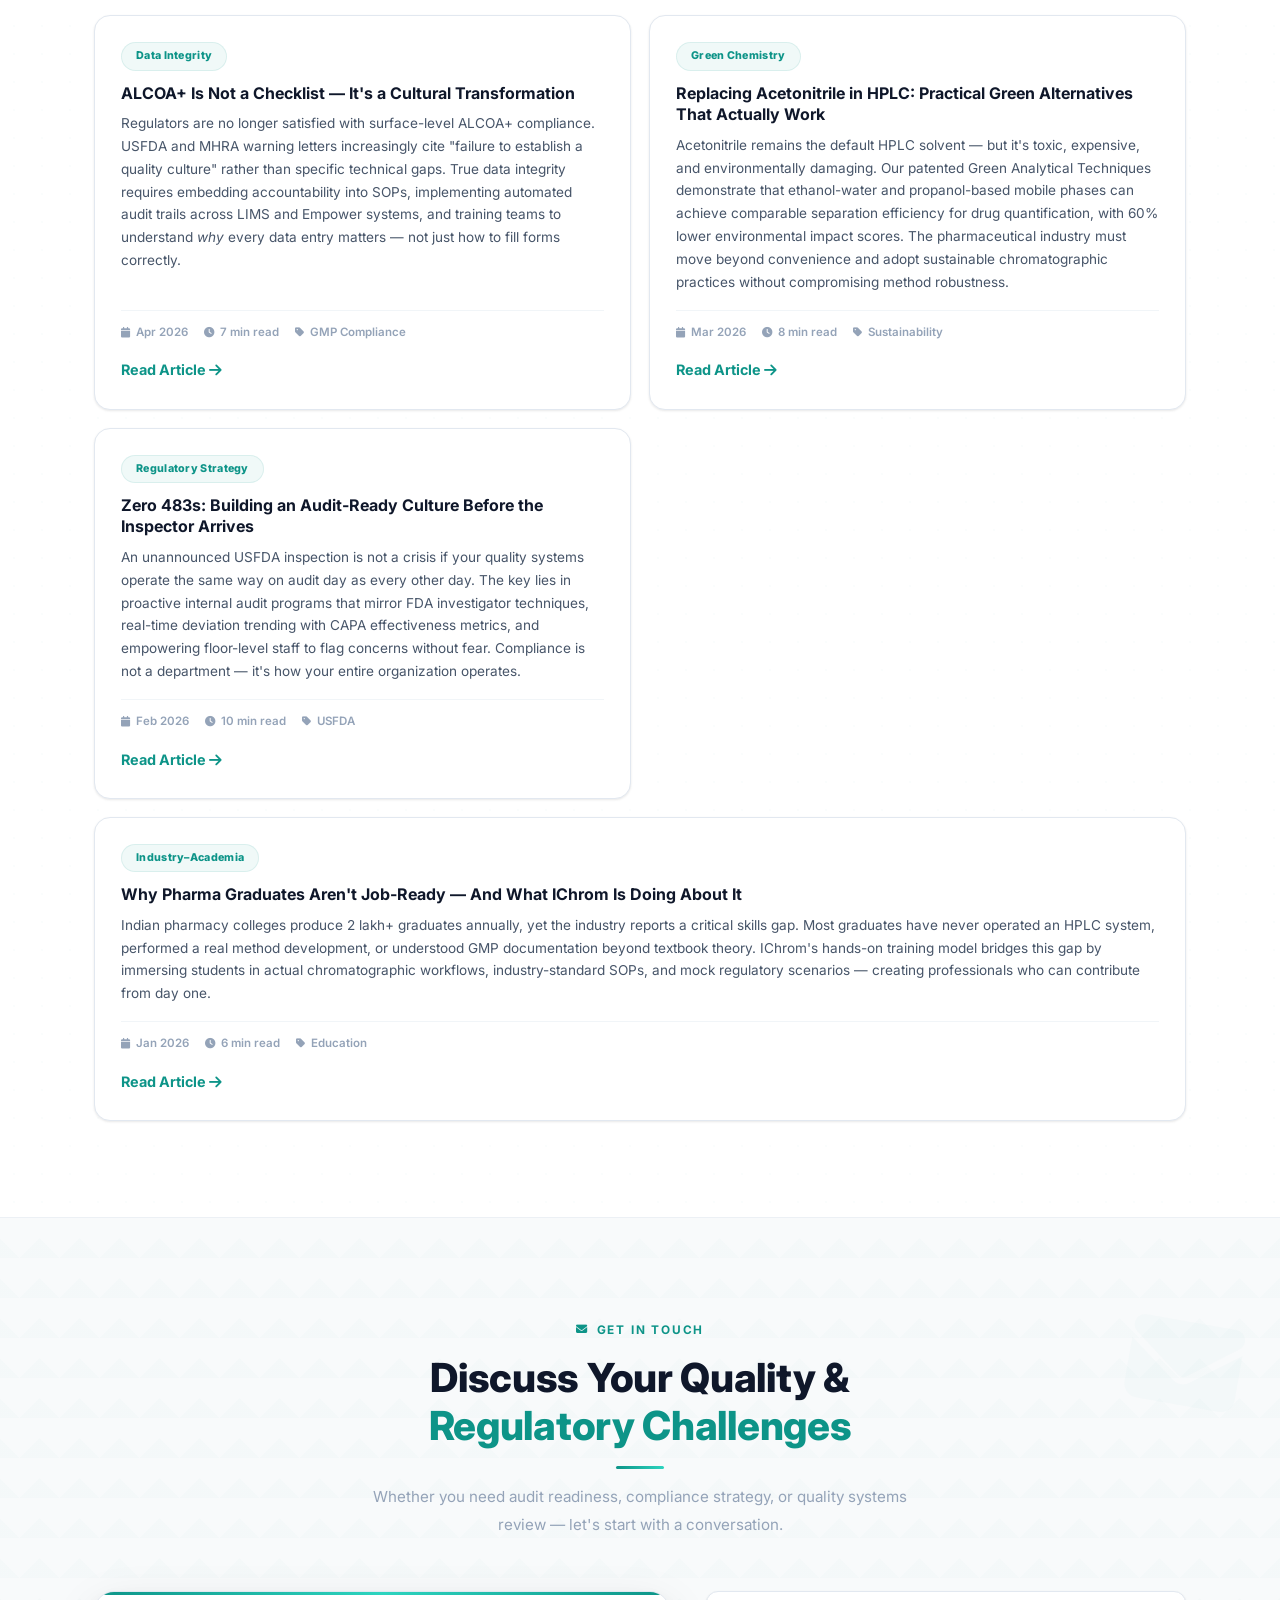
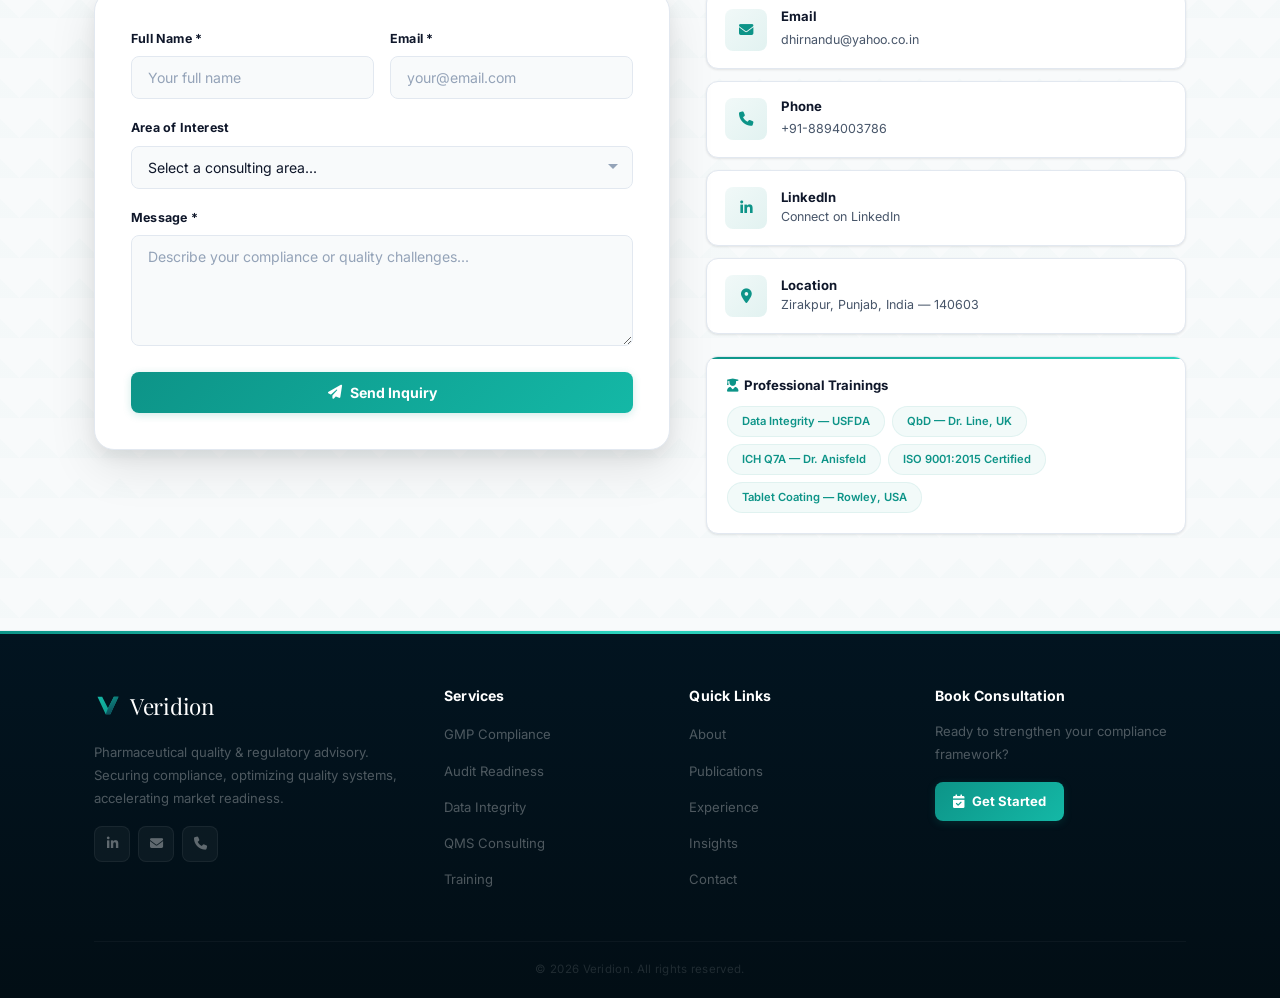
==== commit b82343f3: "Add files via upload" ====
--- a/index.html
+++ b/index.html
@@ -78,7 +78,7 @@
                 <a href="#services">Services</a>
                 <a href="#publications">Research</a>
                 <a href="#experience">Career</a>
-                <a href="#ichrom">IChrom Lab</a>
+                <a href="#ichrom" class="nav-ichrom-link"><img src="ichrom logo favicon.png" alt="IChrom" class="nav-ichrom-logo">IChrom Lab</a>
                 <a href="#insights">Insights</a>
                 <a href="#contact" class="nav-cta-btn"><i class="fas fa-calendar-check"></i> Book Consultation</a>
             </nav>
@@ -95,7 +95,7 @@
         <a href="#services">Services</a>
         <a href="#publications">Research</a>
         <a href="#experience">Career</a>
-        <a href="#ichrom">IChrom Lab</a>
+        <a href="#ichrom" class="mobile-ichrom-link"><img src="ichrom logo favicon.png" alt="IChrom" class="mobile-ichrom-logo">IChrom Lab</a>
         <a href="#insights">Insights</a>
         <a href="#contact">Contact</a>
         <a href="#contact" class="mobile-cta"><i class="fas fa-calendar-check"></i> Book Consultation</a>
@@ -399,19 +399,19 @@
         <div class="container">
             <div class="section-header center anim">
                 <span class="section-tag"><i class="fas fa-vials"></i> Chromatography Research Lab</span>
-                <h2 class="section-title">IChrom — Bridging <span class="accent">Science & Industry</span></h2>
+                <h2 class="section-title"><img src="ichrom logo favicon.png" alt="IChrom" class="ichrom-title-logo">IChrom — Bridging <span class="accent">Science & Industry</span></h2>
                 <p class="section-desc">A premier institute for scientific and talent development in chromatography & analytical chemistry — bridging academia with the pharmaceutical and chemical industries.</p>
             </div>
 
             <div class="ichrom-hero-card anim">
                 <div class="ichrom-hero-content">
                     <div class="ichrom-logo-badge">
-                        <i class="fas fa-flask-vial"></i>
+                        <img src="ichrom logo favicon.png" alt="IChrom Logo" class="ichrom-badge-logo">
                         <span>IChrom</span>
                     </div>
                     <h3>Chromatography Research Lab</h3>
                     <p class="ichrom-location"><i class="fas fa-location-dot"></i> Zirakpur, Punjab, India</p>
-                    <p>Founded by Dr. Nandan Kumar Dhir, IChrom is dedicated to advancing chromatographic sciences through hands-on training, analytical research services, and industrial consultancy. The institute empowers students, researchers, and professionals with practical skills and industry-ready expertise.</p>
+                    <p>Dr. Nandan Kumar Dhir, Technical Lab Advisor at IChrom which is dedicated to advancing chromatographic sciences through hands-on training, analytical research services, and industrial consultancy. The institute empowers students, researchers, and professionals with practical skills and industry-ready expertise.</p>
                     <a href="https://www.ichrom.in" target="_blank" rel="noopener" class="btn btn-primary btn-sm"><i class="fas fa-external-link-alt"></i> Visit IChrom.in</a>
                 </div>
                 <div class="ichrom-hero-visual">
--- a/style.css
+++ b/style.css
@@ -942,12 +942,49 @@
     border: 1px solid rgba(13,148,136,0.18);
     border-radius: 999px; margin-bottom: 16px;
 }
-.ichrom-logo-badge i {
-    font-size: 1rem; color: var(--teal);
-}
+
 .ichrom-logo-badge span {
     font-size: 0.88rem; font-weight: 800; color: var(--teal);
     letter-spacing: 0.5px;
+}
+/* IChrom logo image in badge */
+.ichrom-badge-logo {
+    width: 28px; height: 28px;
+    object-fit: contain;
+    border-radius: 4px;
+}
+/* IChrom logo in navbar */
+.nav-ichrom-link {
+    display: inline-flex !important;
+    align-items: center;
+    gap: 6px;
+}
+.nav-ichrom-logo {
+    width: 20px; height: 20px;
+    object-fit: contain;
+    border-radius: 3px;
+    vertical-align: middle;
+}
+/* IChrom logo in mobile nav */
+.mobile-ichrom-link {
+    display: inline-flex !important;
+    align-items: center;
+    gap: 8px;
+}
+.mobile-ichrom-logo {
+    width: 22px; height: 22px;
+    object-fit: contain;
+    border-radius: 3px;
+}
+/* IChrom logo in section title */
+.ichrom-title-logo {
+    width: 42px; height: 42px;
+    object-fit: contain;
+    vertical-align: middle;
+    margin-right: 10px;
+    border-radius: 6px;
+    position: relative;
+    top: -2px;
 }
 .ichrom-hero-content h3 {
     font-size: 1.4rem; font-weight: 800; color: var(--text-dark);
